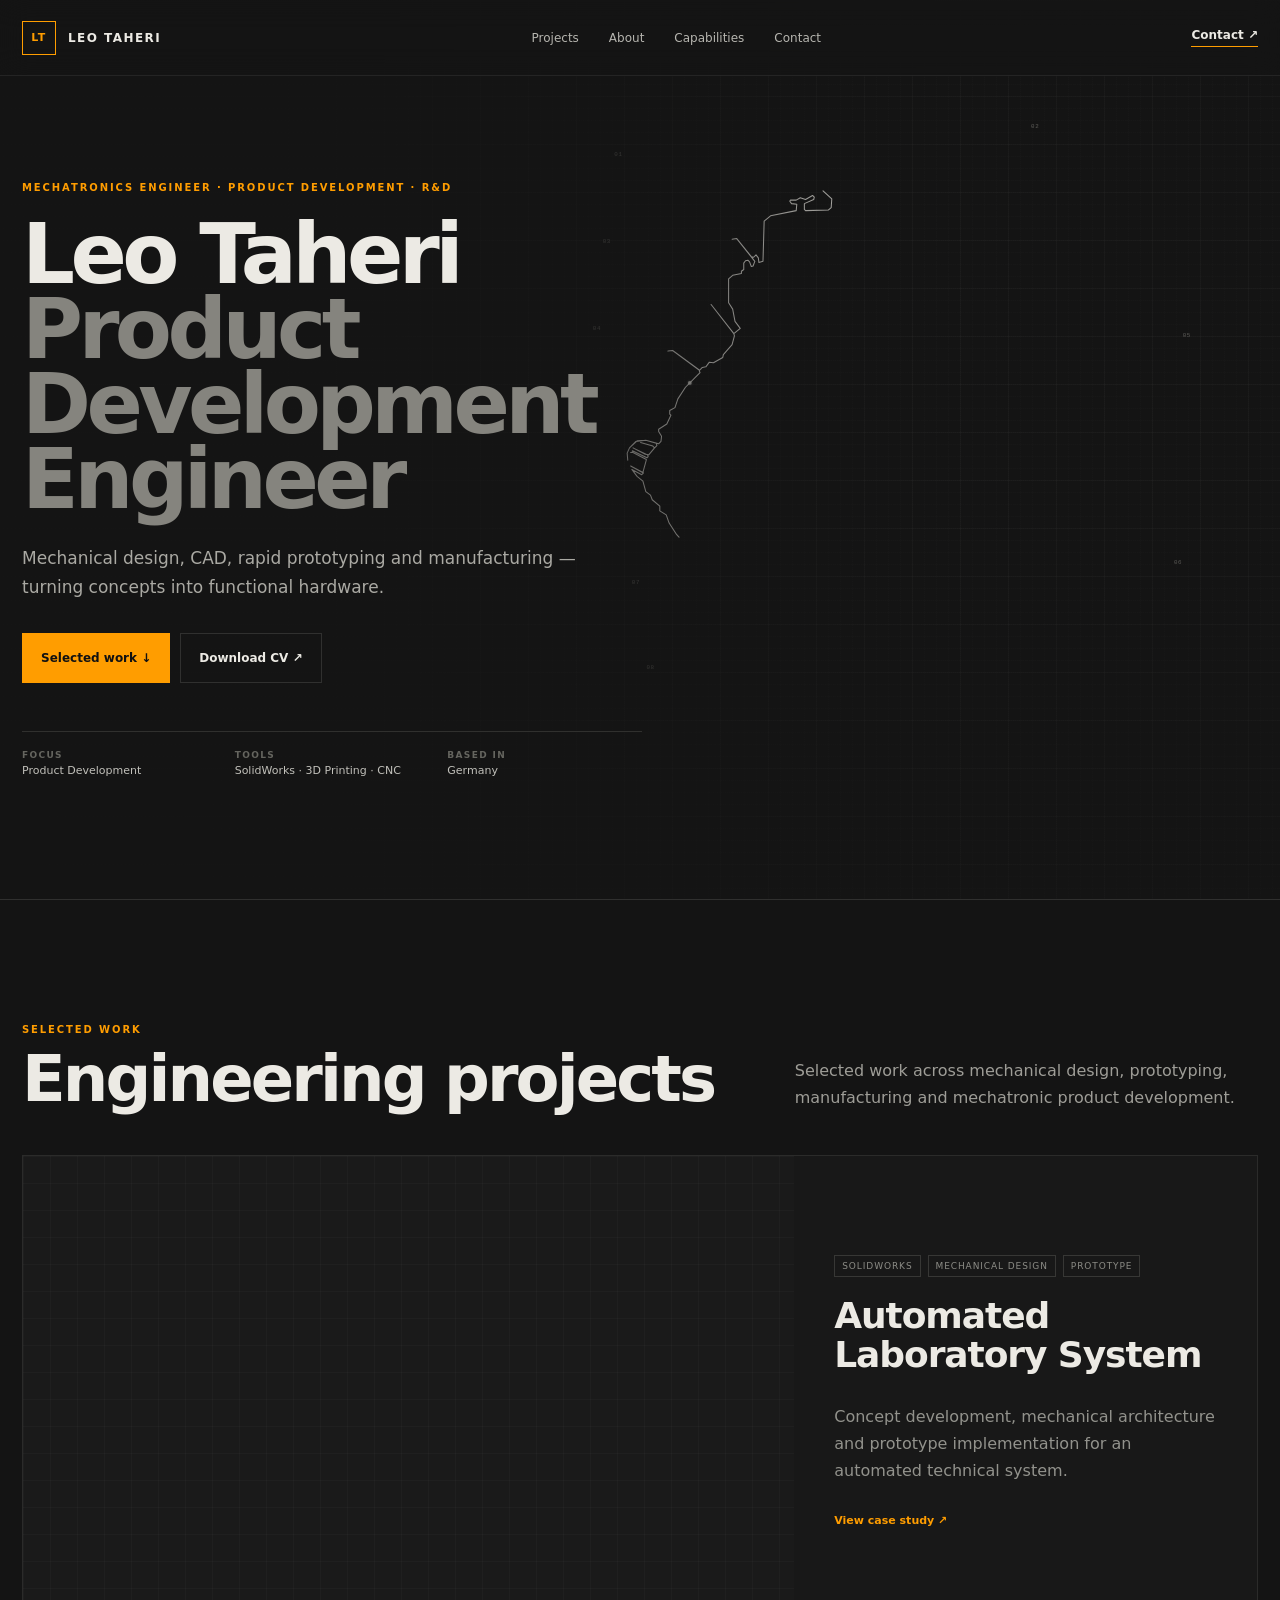
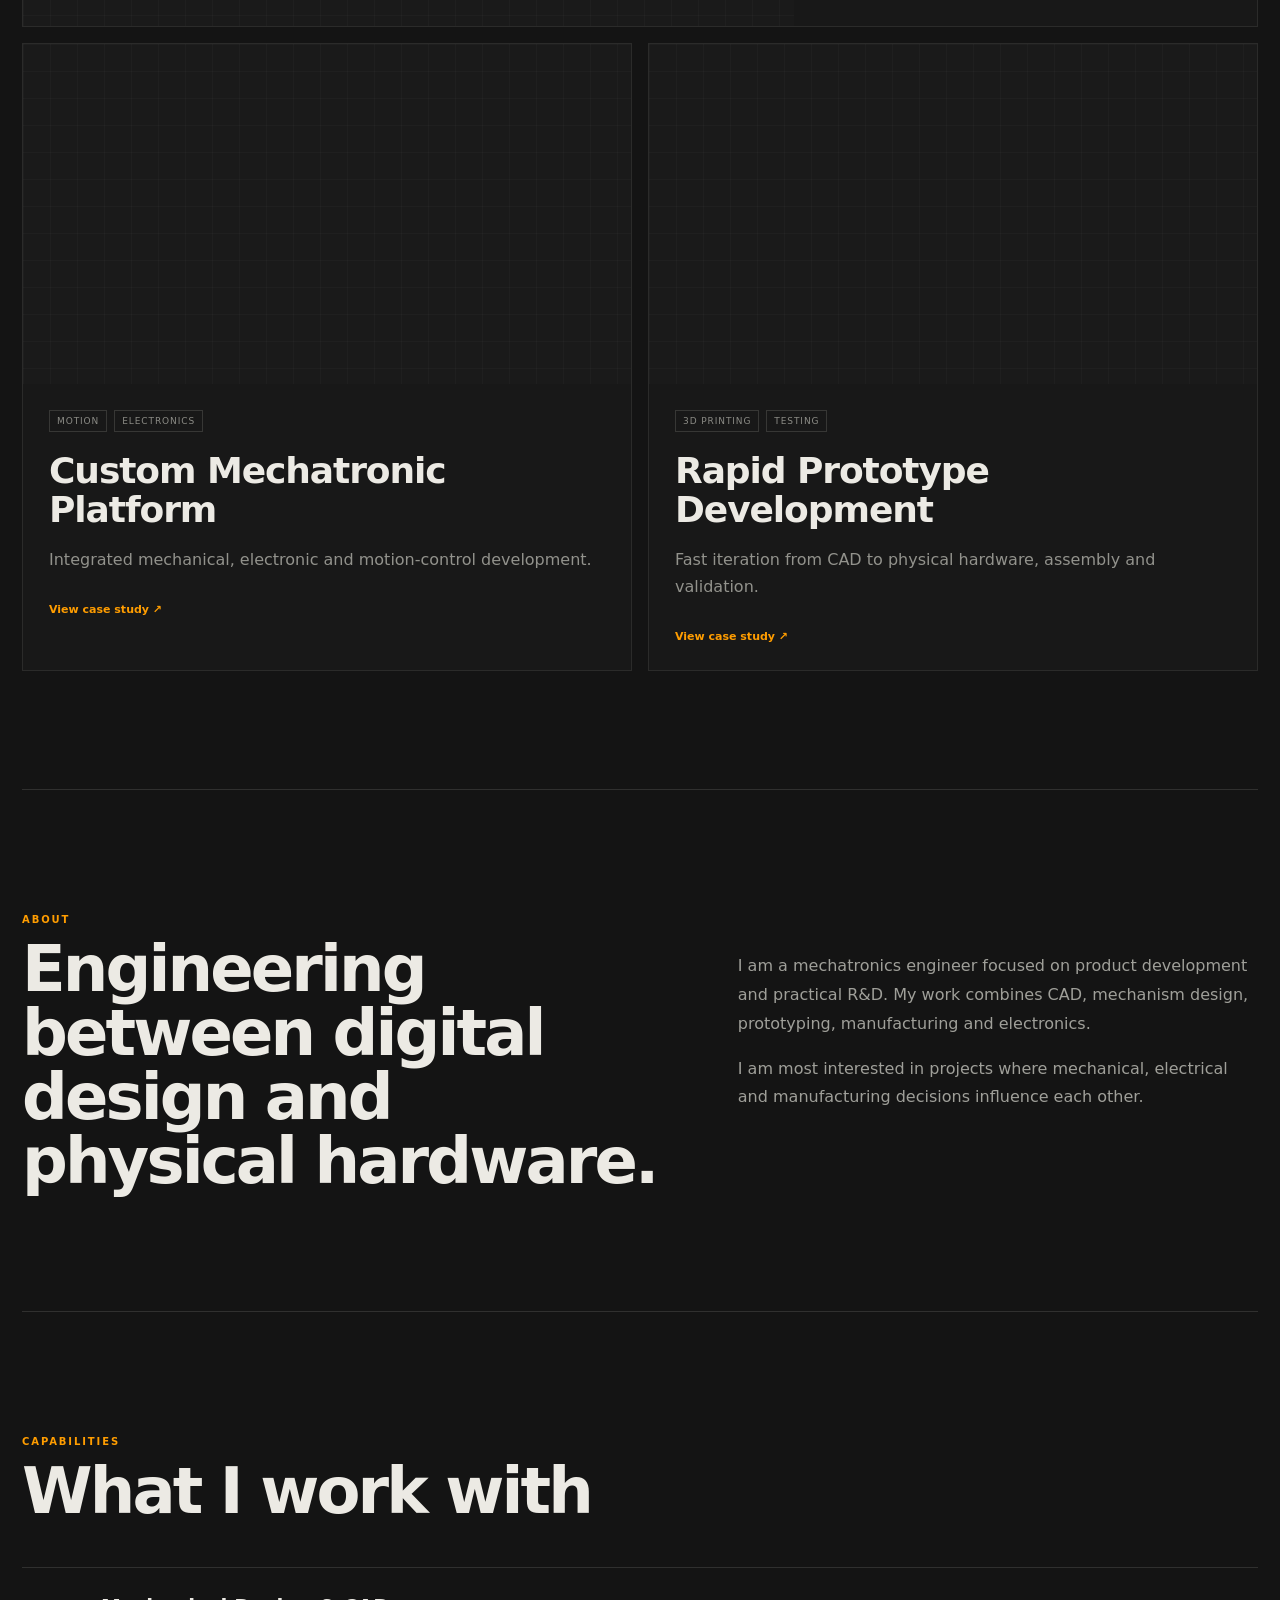
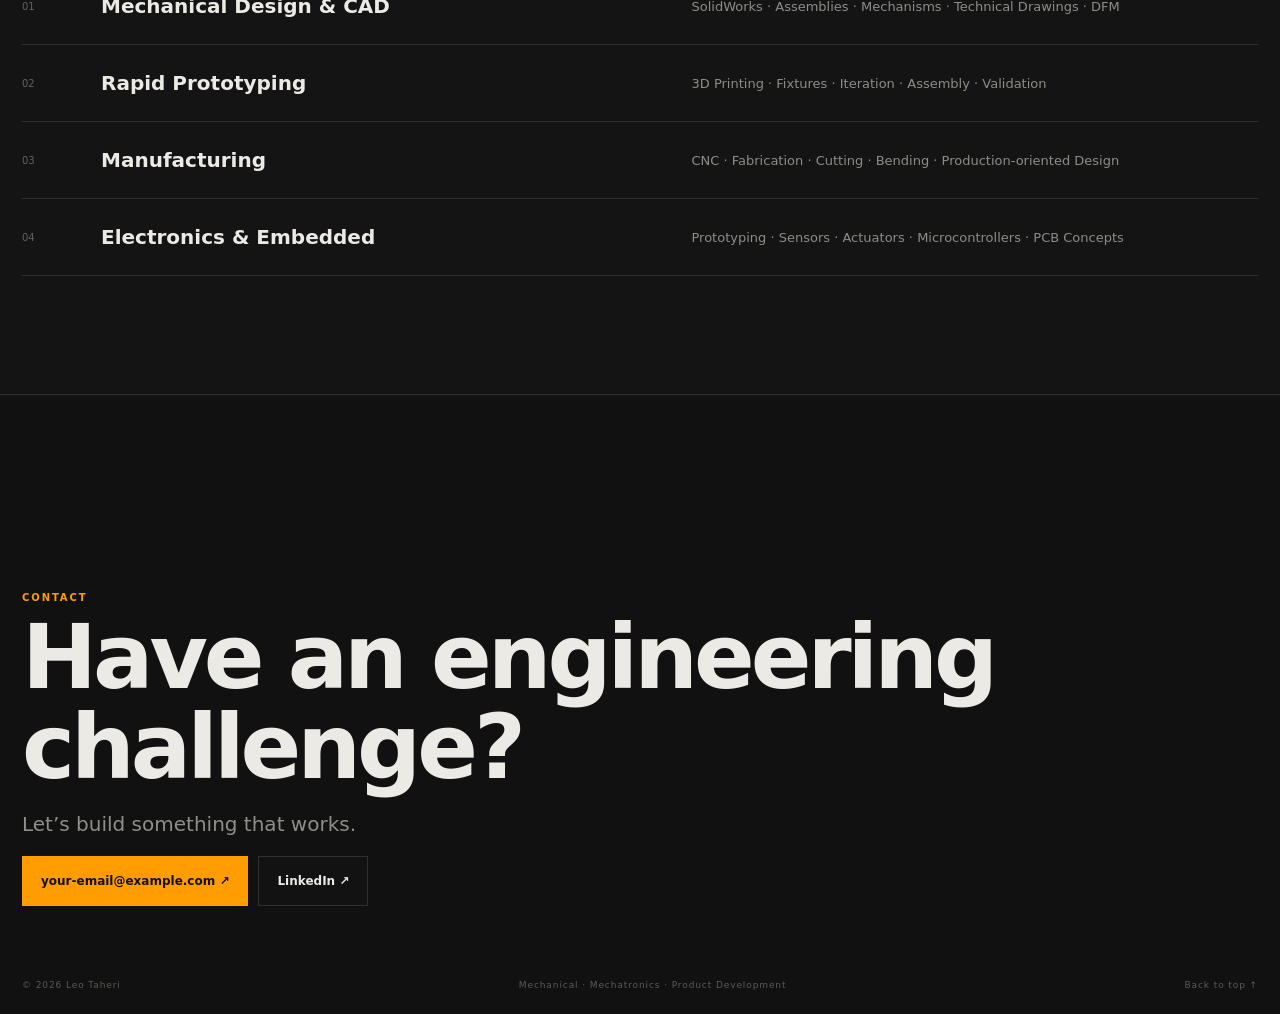
==== index.html @ 91d1cec3 "Update hero headline and introduction" ====
<!DOCTYPE html>
<html lang="en">
<head>
<meta charset="UTF-8">
<meta name="viewport" content="width=device-width, initial-scale=1.0">
<meta name="description" content="Leo Taheri — Mechatronics Engineer focused on product development, CAD, prototyping and manufacturing.">
<title>Leo Taheri | Mechatronics Engineer</title>
<link rel="stylesheet" href="style.css">
</head>
<body>
<header class="site-header">
  <a class="brand" href="#top"><span class="brand-mark">LT</span><span class="brand-name">LEO TAHERI</span></a>
  <nav><a href="#projects">Projects</a><a href="#about">About</a><a href="#capabilities">Capabilities</a><a href="#contact">Contact</a></nav>
  <a class="header-cta" href="#contact">Contact ↗</a>
</header>

<main>
<section class="hero" id="top">
  <div class="draft-grid"></div>
  <div class="hero-vignette"></div>

  <div class="engine-stage">
    <svg class="engine-svg" viewBox="0 0 1119 1405" preserveAspectRatio="xMidYMid meet" aria-label="Animated engine technical drawing">
      <g class="engine-lines"><path class="trace-line major" data-length-weight="7837.82" d="M 423.0 281.0 L 438.0 295.0 L 437.0 310.0 L 432.0 314.0 L 393.0 315.0 L 391.0 313.0 L 391.0 303.0 L 407.0 296.0 L 408.0 292.0 L 405.0 289.0 L 393.0 296.0 L 384.0 293.0 L 377.0 297.0 L 367.0 297.0 L 366.0 299.0 L 369.0 303.0 L 378.0 304.0 L 377.0 315.0 L 333.0 324.0 L 322.0 333.0 L 320.0 402.0 L 313.0 404.0 L 312.0 396.0 L 308.0 391.0 L 304.0 395.0 L 300.0 394.0 L 275.0 363.0 L 267.0 364.0 L 275.0 363.0 L 306.0 402.0 L 303.0 410.0 L 300.0 411.0 L 297.0 403.0 L 294.0 400.0 L 290.0 401.0 L 287.0 405.0 L 287.0 416.0 L 283.0 419.0 L 283.0 423.0 L 268.0 426.0 L 261.0 432.0 L 261.0 473.0 L 268.0 484.0 L 272.0 505.0 L 281.0 517.0 L 270.0 526.0 L 231.0 476.0 L 270.0 526.0 L 271.0 530.0 L 267.0 545.0 L 252.0 562.0 L 251.0 567.0 L 235.0 576.0 L 228.0 575.0 L 222.0 583.0 L 216.0 584.0 L 211.0 589.0 L 165.0 555.0 L 157.0 556.0 L 165.0 555.0 L 210.0 588.0 L 212.0 593.0 L 187.0 618.0 L 174.0 638.0 L 169.0 653.0 L 160.0 658.0 L 160.0 664.0 L 162.0 666.0 L 155.0 681.0 L 141.0 690.0 L 141.0 694.0 L 146.0 702.0 L 145.0 711.0 L 141.0 715.0 L 119.0 709.0 L 104.0 710.0 L 91.0 722.0 L 87.0 731.0 L 88.0 743.0 L 87.0 731.0 L 91.0 722.0 L 102.0 711.0 L 119.0 709.0 L 137.0 714.0 L 138.0 718.0 L 134.0 722.0 L 131.0 719.0 L 110.0 713.0 L 131.0 719.0 L 134.0 722.0 L 124.0 734.0 L 118.0 733.0 L 97.0 722.0 L 122.0 734.0 L 123.0 737.0 L 121.0 739.0 L 96.0 727.0 L 97.0 729.0 L 93.0 730.0 L 97.0 730.0 L 120.0 742.0 L 114.0 764.0 L 93.0 753.0 L 115.0 765.0 L 112.0 768.0 L 95.0 759.0 L 104.0 771.0 L 114.0 779.0 L 119.0 797.0 L 127.0 803.0 L 130.0 811.0 L 143.0 822.0 L 143.0 830.0 L 154.0 837.0 L 159.0 851.0 L 172.0 871.0 L 189.0 889.0 L 206.0 901.0 L 217.0 905.0 L 230.0 918.0 L 240.0 922.0 L 244.0 926.0 L 250.0 925.0 L 254.0 918.0 L 259.0 915.0 L 277.0 921.0 L 305.0 923.0 L 305.0 931.0 L 265.0 943.0 L 210.0 943.0 L 265.0 943.0 L 302.0 931.0 L 308.0 931.0 L 314.0 951.0 L 314.0 958.0 L 310.0 961.0 L 309.0 965.0 L 311.0 977.0 L 309.0 988.0 L 311.0 990.0 L 312.0 1002.0 L 310.0 1013.0 L 312.0 1017.0 L 292.0 1022.0 L 269.0 1022.0 L 292.0 1022.0 L 311.0 1018.0 L 313.0 1025.0 L 313.0 1044.0 L 321.0 1056.0 L 327.0 1055.0 L 334.0 1063.0 L 341.0 1062.0 L 351.0 1071.0 L 356.0 1069.0 L 364.0 1078.0 L 371.0 1076.0 L 378.0 1085.0 L 387.0 1084.0 L 390.0 1089.0 L 387.0 1093.0 L 324.0 1124.0 L 392.0 1090.0 L 396.0 1094.0 L 404.0 1093.0 L 411.0 1102.0 L 421.0 1103.0 L 432.0 1112.0 L 440.0 1111.0 L 450.0 1121.0 L 458.0 1120.0 L 465.0 1128.0 L 478.0 1131.0 L 485.0 1139.0 L 495.0 1139.0 L 504.0 1149.0 L 515.0 1150.0 L 524.0 1159.0 L 533.0 1159.0 L 545.0 1170.0 L 553.0 1169.0 L 565.0 1180.0 L 570.0 1178.0 L 573.0 1171.0 L 575.0 1175.0 L 573.0 1170.0 L 574.0 1084.0 L 579.0 1075.0 L 607.0 1050.0 L 607.0 1045.0 L 620.0 1048.0 L 625.0 1053.0 L 598.0 1077.0 L 590.0 1087.0 L 588.0 1168.0 L 589.0 1130.0 L 592.0 1132.0 L 592.0 1167.0 L 592.0 1132.0 L 589.0 1129.0 L 590.0 1087.0 L 598.0 1077.0 L 625.0 1053.0 L 629.0 1055.0 L 629.0 1059.0 L 601.0 1085.0 L 597.0 1093.0 L 596.0 1163.0 L 597.0 1093.0 L 601.0 1085.0 L 629.0 1059.0 L 628.0 1053.0 L 630.0 1051.0 L 642.0 1056.0 L 611.0 1090.0 L 611.0 1096.0 L 617.0 1100.0 L 617.0 1153.0 L 617.0 1100.0 L 656.0 1077.0 L 660.0 1078.0 L 658.0 1130.0 L 659.0 1079.0 L 662.0 1079.0 L 662.0 1128.0 L 662.0 1079.0 L 660.0 1077.0 L 661.0 1061.0 L 664.0 1053.0 L 674.0 1061.0 L 673.0 1107.0 L 669.0 1112.0 L 669.0 1117.0 L 675.0 1121.0 L 669.0 1117.0 L 671.0 1114.0 L 680.0 1118.0 L 669.0 1113.0 L 673.0 1107.0 L 688.0 1112.0 L 673.0 1106.0 L 674.0 1061.0 L 713.0 1076.0 L 716.0 1084.0 L 714.0 1092.0 L 718.0 1081.0 L 717.0 1076.0 L 721.0 1068.0 L 731.0 1067.0 L 729.0 1081.0 L 733.0 1058.0 L 746.0 1038.0 L 759.0 1035.0 L 766.0 1041.0 L 750.0 1055.0 L 743.0 1066.0 L 744.0 1071.0 L 750.0 1055.0 L 761.0 1044.0 L 772.0 1042.0 L 775.0 1045.0 L 771.0 1041.0 L 775.0 1026.0 L 780.0 1026.0 L 785.0 1022.0 L 803.0 1024.0 L 797.0 1023.0 L 791.0 1013.0 L 784.0 987.0 L 784.0 964.0 L 788.0 940.0 L 803.0 903.0 L 806.0 904.0 L 806.0 908.0 L 796.0 934.0 L 791.0 957.0 L 791.0 971.0 L 788.0 975.0 L 790.0 977.0 L 790.0 988.0 L 796.0 1008.0 L 803.0 1016.0 L 811.0 1018.0 L 806.0 1018.0 L 798.0 1011.0 L 792.0 997.0 L 790.0 988.0 L 791.0 957.0 L 806.0 903.0 L 810.0 899.0 L 814.0 889.0 L 822.0 881.0 L 841.0 886.0 L 835.0 899.0 L 831.0 897.0 L 827.0 899.0 L 814.0 913.0 L 800.0 953.0 L 799.0 979.0 L 801.0 988.0 L 809.0 1000.0 L 816.0 1002.0 L 826.0 998.0 L 834.0 988.0 L 844.0 991.0 L 848.0 986.0 L 859.0 955.0 L 864.0 922.0 L 897.0 907.0 L 899.0 898.0 L 923.0 901.0 L 898.0 897.0 L 898.0 842.0 L 900.0 841.0 L 902.0 843.0 L 906.0 859.0 L 911.0 861.0 L 934.0 828.0 L 918.0 783.0 L 913.0 775.0 L 919.0 749.0 L 923.0 748.0 L 947.0 761.0 L 964.0 761.0 L 947.0 761.0 L 921.0 748.0 L 920.0 743.0 L 926.0 741.0 L 941.0 729.0 L 957.0 708.0 L 958.0 703.0 L 953.0 702.0 L 924.0 714.0 L 923.0 685.0 L 931.0 674.0 L 952.0 632.0 L 952.0 620.0 L 957.0 616.0 L 958.0 610.0 L 968.0 601.0 L 959.0 609.0 L 959.0 595.0 L 956.0 597.0 L 946.0 613.0 L 938.0 619.0 L 923.0 639.0 L 920.0 638.0 L 940.0 537.0 L 938.0 535.0 L 934.0 537.0 L 916.0 573.0 L 909.0 591.0 L 906.0 606.0 L 901.0 612.0 L 901.0 596.0 L 907.0 552.0 L 906.0 519.0 L 903.0 519.0 L 900.0 523.0 L 900.0 532.0 L 896.0 540.0 L 883.0 621.0 L 879.0 616.0 L 869.0 575.0 L 863.0 565.0 L 865.0 561.0 L 863.0 563.0 L 860.0 562.0 L 855.0 553.0 L 851.0 557.0 L 844.0 578.0 L 840.0 599.0 L 825.0 588.0 L 798.0 578.0 L 800.0 574.0 L 804.0 576.0 L 803.0 572.0 L 808.0 568.0 L 810.0 560.0 L 816.0 555.0 L 819.0 544.0 L 817.0 538.0 L 825.0 536.0 L 832.0 531.0 L 835.0 525.0 L 836.0 512.0 L 881.0 459.0 L 883.0 460.0 L 883.0 453.0 L 883.0 457.0 L 837.0 511.0 L 835.0 510.0 L 834.0 503.0 L 835.0 496.0 L 830.0 487.0 L 774.0 474.0 L 770.0 470.0 L 770.0 465.0 L 766.0 462.0 L 766.0 445.0 L 761.0 441.0 L 754.0 440.0 L 753.0 392.0 L 755.0 360.0 L 754.0 356.0 L 743.0 345.0 L 698.0 339.0 L 689.0 333.0 L 689.0 323.0 L 693.0 318.0 L 689.0 323.0 L 684.0 323.0 L 684.0 318.0 L 690.0 316.0 L 680.0 315.0 L 668.0 308.0 L 664.0 312.0 L 675.0 323.0 L 674.0 335.0 L 668.0 336.0 L 628.0 330.0 L 626.0 324.0 L 620.0 320.0 L 620.0 304.0 L 625.0 294.0 L 616.0 294.0 L 609.0 289.0 L 586.0 287.0 L 584.0 285.0 L 590.0 284.0 L 579.0 285.0 L 572.0 283.0 L 567.0 286.0 L 553.0 285.0 L 540.0 289.0 L 536.0 293.0 L 536.0 296.0 L 539.0 298.0 L 539.0 319.0 L 534.0 323.0 L 454.0 316.0 L 452.0 314.0 L 450.0 300.0 L 446.0 296.0 L 439.0 297.0 L 424.0 281.0" />
<path class="trace-line major" data-length-weight="5782.33" d="M 306.0 543.0 L 310.0 542.0 L 453.0 577.0 L 469.0 583.0 L 465.0 585.0 L 323.0 549.0 L 367.0 560.0 L 370.0 563.0 L 371.0 583.0 L 370.0 563.0 L 375.0 562.0 L 465.0 585.0 L 465.0 598.0 L 455.0 603.0 L 448.0 615.0 L 437.0 619.0 L 427.0 630.0 L 423.0 639.0 L 424.0 653.0 L 427.0 660.0 L 432.0 663.0 L 432.0 670.0 L 436.0 674.0 L 446.0 677.0 L 446.0 687.0 L 452.0 691.0 L 455.0 697.0 L 463.0 701.0 L 481.0 699.0 L 485.0 690.0 L 484.0 605.0 L 486.0 594.0 L 541.0 608.0 L 546.0 607.0 L 547.0 612.0 L 543.0 613.0 L 489.0 599.0 L 546.0 613.0 L 547.0 627.0 L 547.0 615.0 L 550.0 615.0 L 550.0 627.0 L 551.0 609.0 L 554.0 602.0 L 557.0 601.0 L 667.0 628.0 L 668.0 632.0 L 664.0 641.0 L 664.0 649.0 L 667.0 654.0 L 669.0 667.0 L 565.0 642.0 L 560.0 638.0 L 559.0 640.0 L 550.0 640.0 L 494.0 625.0 L 545.0 638.0 L 549.0 653.0 L 548.0 639.0 L 562.0 639.0 L 564.0 641.0 L 564.0 695.0 L 569.0 711.0 L 579.0 725.0 L 575.0 726.0 L 564.0 723.0 L 575.0 726.0 L 580.0 725.0 L 587.0 730.0 L 572.0 716.0 L 565.0 700.0 L 563.0 680.0 L 567.0 676.0 L 570.0 655.0 L 567.0 676.0 L 564.0 679.0 L 564.0 643.0 L 569.0 642.0 L 670.0 667.0 L 676.0 704.0 L 680.0 708.0 L 680.0 720.0 L 676.0 733.0 L 682.0 743.0 L 709.0 751.0 L 719.0 748.0 L 727.0 751.0 L 742.0 750.0 L 744.0 748.0 L 744.0 741.0 L 739.0 738.0 L 738.0 734.0 L 741.0 730.0 L 744.0 730.0 L 741.0 730.0 L 738.0 734.0 L 730.0 738.0 L 725.0 750.0 L 720.0 746.0 L 723.0 742.0 L 721.0 733.0 L 744.0 718.0 L 755.0 744.0 L 748.0 745.0 L 759.0 745.0 L 766.0 751.0 L 787.0 757.0 L 773.0 781.0 L 755.0 789.0 L 754.0 784.0 L 758.0 779.0 L 763.0 777.0 L 769.0 778.0 L 771.0 776.0 L 771.0 772.0 L 765.0 768.0 L 765.0 765.0 L 773.0 760.0 L 768.0 761.0 L 770.0 756.0 L 765.0 765.0 L 765.0 772.0 L 758.0 776.0 L 758.0 779.0 L 741.0 799.0 L 753.0 785.0 L 754.0 790.0 L 747.0 802.0 L 758.0 818.0 L 747.0 800.0 L 756.0 788.0 L 767.0 784.0 L 792.0 827.0 L 792.0 830.0 L 783.0 842.0 L 780.0 838.0 L 778.0 827.0 L 784.0 826.0 L 777.0 825.0 L 758.0 792.0 L 777.0 824.0 L 780.0 834.0 L 764.0 824.0 L 759.0 824.0 L 754.0 820.0 L 745.0 822.0 L 747.0 808.0 L 741.0 828.0 L 746.0 821.0 L 754.0 820.0 L 759.0 824.0 L 745.0 834.0 L 759.0 824.0 L 764.0 824.0 L 772.0 828.0 L 780.0 836.0 L 786.0 849.0 L 785.0 853.0 L 762.0 847.0 L 744.0 850.0 L 761.0 847.0 L 768.0 848.0 L 771.0 853.0 L 782.0 857.0 L 775.0 864.0 L 771.0 864.0 L 774.0 866.0 L 770.0 869.0 L 764.0 868.0 L 769.0 871.0 L 763.0 879.0 L 751.0 906.0 L 769.0 870.0 L 784.0 857.0 L 771.0 853.0 L 770.0 850.0 L 782.0 853.0 L 787.0 852.0 L 791.0 859.0 L 772.0 879.0 L 761.0 898.0 L 750.0 930.0 L 746.0 964.0 L 742.0 965.0 L 739.0 963.0 L 741.0 964.0 L 741.0 969.0 L 738.0 970.0 L 714.0 952.0 L 715.0 941.0 L 712.0 939.0 L 713.0 932.0 L 711.0 939.0 L 700.0 937.0 L 706.0 910.0 L 709.0 905.0 L 712.0 908.0 L 709.0 905.0 L 713.0 887.0 L 716.0 884.0 L 724.0 888.0 L 717.0 914.0 L 713.0 917.0 L 715.0 918.0 L 714.0 925.0 L 733.0 857.0 L 729.0 868.0 L 724.0 868.0 L 721.0 865.0 L 722.0 858.0 L 721.0 865.0 L 723.0 870.0 L 714.0 874.0 L 720.0 852.0 L 689.0 959.0 L 691.0 964.0 L 687.0 968.0 L 685.0 976.0 L 681.0 977.0 L 677.0 974.0 L 678.0 949.0 L 683.0 932.0 L 688.0 927.0 L 686.0 920.0 L 705.0 846.0 L 709.0 839.0 L 713.0 841.0 L 716.0 848.0 L 738.0 848.0 L 741.0 844.0 L 741.0 837.0 L 731.0 828.0 L 732.0 818.0 L 742.0 814.0 L 742.0 807.0 L 736.0 802.0 L 728.0 800.0 L 722.0 806.0 L 719.0 818.0 L 714.0 818.0 L 707.0 824.0 L 693.0 820.0 L 687.0 813.0 L 680.0 811.0 L 676.0 812.0 L 672.0 818.0 L 666.0 817.0 L 682.0 794.0 L 685.0 796.0 L 683.0 806.0 L 687.0 795.0 L 686.0 788.0 L 692.0 783.0 L 701.0 767.0 L 711.0 756.0 L 702.0 766.0 L 692.0 761.0 L 701.0 766.0 L 698.0 773.0 L 694.0 776.0 L 690.0 773.0 L 687.0 763.0 L 690.0 757.0 L 700.0 760.0 L 677.0 754.0 L 676.0 752.0 L 687.0 753.0 L 668.0 748.0 L 664.0 749.0 L 644.0 741.0 L 627.0 738.0 L 626.0 735.0 L 628.0 733.0 L 625.0 736.0 L 619.0 736.0 L 637.0 739.0 L 663.0 748.0 L 663.0 779.0 L 654.0 770.0 L 575.0 746.0 L 569.0 747.0 L 560.0 728.0 L 562.0 726.0 L 591.0 735.0 L 561.0 725.0 L 557.0 700.0 L 561.0 727.0 L 556.0 732.0 L 540.0 788.0 L 531.0 788.0 L 530.0 784.0 L 533.0 774.0 L 536.0 772.0 L 536.0 764.0 L 539.0 762.0 L 541.0 756.0 L 541.0 748.0 L 544.0 745.0 L 543.0 741.0 L 551.0 729.0 L 545.0 736.0 L 547.0 724.0 L 551.0 718.0 L 553.0 719.0 L 551.0 718.0 L 548.0 723.0 L 545.0 723.0 L 547.0 727.0 L 544.0 735.0 L 537.0 736.0 L 484.0 719.0 L 487.0 715.0 L 485.0 716.0 L 483.0 711.0 L 484.0 718.0 L 478.0 719.0 L 474.0 705.0 L 477.0 714.0 L 476.0 717.0 L 423.0 700.0 L 416.0 701.0 L 405.0 684.0 L 406.0 676.0 L 401.0 673.0 L 400.0 655.0 L 392.0 637.0 L 381.0 626.0 L 360.0 615.0 L 359.0 606.0 L 352.0 595.0 L 355.0 594.0 L 362.0 604.0 L 364.0 614.0 L 360.0 600.0 L 348.0 589.0 L 349.0 587.0 L 344.0 594.0 L 327.0 592.0 L 328.0 589.0 L 341.0 583.0 L 338.0 584.0 L 327.0 580.0 L 323.0 577.0 L 323.0 574.0 L 326.0 573.0 L 347.0 580.0 L 323.0 573.0 L 321.0 571.0 L 321.0 562.0 L 323.0 577.0 L 318.0 579.0 L 308.0 578.0 L 307.0 575.0 L 310.0 574.0 L 305.0 569.0 L 305.0 551.0 L 307.0 550.0 L 304.0 546.0 L 320.0 549.0 L 307.0 546.0 L 306.0 544.0" />
<path class="trace-line major" data-length-weight="302.28" d="M 491.0 723.0 L 492.0 722.0 L 494.0 722.0 L 495.0 723.0 L 497.0 723.0 L 498.0 724.0 L 500.0 724.0 L 501.0 725.0 L 504.0 725.0 L 505.0 726.0 L 507.0 726.0 L 508.0 727.0 L 510.0 727.0 L 511.0 728.0 L 514.0 728.0 L 515.0 729.0 L 517.0 729.0 L 518.0 730.0 L 520.0 730.0 L 521.0 731.0 L 523.0 731.0 L 524.0 732.0 L 527.0 732.0 L 528.0 733.0 L 530.0 733.0 L 531.0 734.0 L 533.0 734.0 L 534.0 735.0 L 536.0 735.0 L 542.0 741.0 L 541.0 742.0 L 541.0 744.0 L 540.0 745.0 L 541.0 748.0 L 539.0 750.0 L 539.0 752.0 L 538.0 753.0 L 538.0 756.0 L 537.0 757.0 L 537.0 759.0 L 536.0 760.0 L 536.0 766.0 L 535.0 767.0 L 535.0 768.0 L 533.0 770.0 L 533.0 776.0 L 532.0 777.0 L 532.0 780.0 L 531.0 781.0 L 531.0 783.0 L 530.0 784.0 L 530.0 786.0 L 529.0 787.0 L 525.0 787.0 L 524.0 788.0 L 520.0 788.0 L 519.0 789.0 L 516.0 789.0 L 515.0 790.0 L 514.0 790.0 L 513.0 791.0 L 513.0 792.0 L 511.0 794.0 L 510.0 794.0 L 508.0 796.0 L 507.0 796.0 L 504.0 799.0 L 503.0 799.0 L 502.0 800.0 L 502.0 801.0 L 500.0 803.0 L 500.0 804.0 L 497.0 807.0 L 497.0 808.0 L 496.0 809.0 L 496.0 812.0 L 494.0 814.0 L 491.0 814.0 L 488.0 816.0 L 485.0 816.0 L 482.0 818.0 L 480.0 818.0 L 479.0 819.0 L 477.0 819.0 L 476.0 820.0 L 474.0 820.0 L 473.0 821.0 L 471.0 821.0 L 470.0 822.0 L 466.0 822.0 L 465.0 821.0 L 465.0 820.0 L 467.0 817.0 L 467.0 814.0 L 468.0 813.0 L 468.0 811.0 L 469.0 810.0 L 469.0 806.0 L 470.0 805.0 L 470.0 802.0 L 471.0 801.0 L 471.0 798.0 L 472.0 797.0 L 472.0 795.0 L 473.0 794.0 L 473.0 791.0 L 474.0 790.0 L 474.0 787.0 L 475.0 786.0 L 475.0 783.0 L 476.0 782.0 L 476.0 779.0 L 477.0 778.0 L 477.0 775.0 L 478.0 774.0 L 478.0 772.0 L 479.0 771.0 L 479.0 768.0 L 480.0 767.0 L 480.0 764.0 L 481.0 763.0 L 481.0 761.0 L 482.0 760.0 L 482.0 757.0 L 483.0 756.0 L 483.0 753.0 L 484.0 752.0 L 484.0 749.0 L 485.0 748.0 L 485.0 745.0 L 486.0 744.0 L 486.0 742.0 L 487.0 741.0 L 487.0 738.0 L 488.0 737.0 L 488.0 734.0 L 489.0 733.0 L 489.0 731.0 L 490.0 730.0 L 490.0 728.0 L 491.0 727.0 L 491.0 724.0" />
<path class="trace-line major" data-length-weight="495.43" d="M 478.0 720.0 L 479.0 719.0 L 484.0 719.0 L 487.0 721.0 L 490.0 721.0 L 491.0 722.0 L 491.0 727.0 L 490.0 728.0 L 490.0 730.0 L 488.0 734.0 L 488.0 737.0 L 487.0 738.0 L 487.0 741.0 L 485.0 745.0 L 485.0 748.0 L 484.0 749.0 L 482.0 760.0 L 480.0 764.0 L 479.0 771.0 L 477.0 775.0 L 477.0 778.0 L 476.0 779.0 L 476.0 782.0 L 475.0 783.0 L 473.0 794.0 L 471.0 798.0 L 471.0 801.0 L 470.0 802.0 L 470.0 805.0 L 469.0 806.0 L 469.0 810.0 L 467.0 814.0 L 467.0 817.0 L 465.0 820.0 L 463.0 820.0 L 461.0 818.0 L 461.0 817.0 L 462.0 816.0 L 464.0 805.0 L 467.0 798.0 L 467.0 795.0 L 468.0 794.0 L 468.0 791.0 L 469.0 790.0 L 469.0 787.0 L 470.0 786.0 L 470.0 783.0 L 471.0 782.0 L 471.0 779.0 L 472.0 778.0 L 472.0 775.0 L 473.0 774.0 L 475.0 763.0 L 475.0 766.0 L 474.0 767.0 L 474.0 770.0 L 473.0 771.0 L 473.0 774.0 L 472.0 775.0 L 472.0 778.0 L 471.0 779.0 L 471.0 782.0 L 470.0 783.0 L 470.0 786.0 L 469.0 787.0 L 467.0 798.0 L 464.0 805.0 L 462.0 816.0 L 460.0 818.0 L 458.0 817.0 L 458.0 814.0 L 459.0 813.0 L 459.0 810.0 L 460.0 809.0 L 462.0 798.0 L 464.0 794.0 L 464.0 788.0 L 458.0 781.0 L 459.0 780.0 L 462.0 780.0 L 464.0 782.0 L 465.0 782.0 L 466.0 784.0 L 467.0 778.0 L 468.0 777.0 L 468.0 774.0 L 469.0 773.0 L 469.0 770.0 L 470.0 769.0 L 470.0 766.0 L 471.0 765.0 L 471.0 762.0 L 473.0 758.0 L 473.0 754.0 L 474.0 753.0 L 475.0 747.0 L 477.0 743.0 L 477.0 740.0 L 479.0 736.0 L 478.0 737.0 L 477.0 743.0 L 475.0 747.0 L 475.0 750.0 L 473.0 754.0 L 473.0 758.0 L 471.0 762.0 L 471.0 765.0 L 470.0 766.0 L 470.0 769.0 L 469.0 770.0 L 469.0 773.0 L 468.0 774.0 L 468.0 777.0 L 467.0 778.0 L 467.0 781.0 L 466.0 782.0 L 464.0 782.0 L 463.0 781.0 L 463.0 775.0 L 466.0 768.0 L 466.0 765.0 L 467.0 764.0 L 467.0 761.0 L 468.0 760.0 L 468.0 757.0 L 469.0 756.0 L 471.0 745.0 L 473.0 741.0 L 473.0 738.0 L 475.0 734.0 L 477.0 723.0 L 479.0 722.0 L 482.0 725.0 L 481.0 728.0 L 482.0 725.0 L 478.0 721.0" />
<path class="trace-line major" data-length-weight="497.88" d="M 401.0 675.0 L 402.0 674.0 L 404.0 674.0 L 406.0 676.0 L 405.0 684.0 L 411.0 691.0 L 416.0 701.0 L 414.0 705.0 L 414.0 708.0 L 413.0 709.0 L 413.0 712.0 L 412.0 713.0 L 412.0 716.0 L 411.0 717.0 L 411.0 720.0 L 410.0 721.0 L 410.0 724.0 L 409.0 725.0 L 408.0 730.0 L 415.0 702.0 L 416.0 701.0 L 418.0 702.0 L 418.0 714.0 L 416.0 718.0 L 416.0 721.0 L 416.0 718.0 L 418.0 714.0 L 418.0 702.0 L 421.0 700.0 L 423.0 700.0 L 424.0 701.0 L 426.0 701.0 L 427.0 702.0 L 429.0 702.0 L 430.0 703.0 L 432.0 703.0 L 439.0 706.0 L 442.0 706.0 L 449.0 709.0 L 452.0 709.0 L 456.0 711.0 L 459.0 711.0 L 460.0 712.0 L 462.0 712.0 L 469.0 715.0 L 472.0 715.0 L 474.0 717.0 L 476.0 717.0 L 478.0 719.0 L 478.0 722.0 L 477.0 723.0 L 475.0 734.0 L 474.0 735.0 L 473.0 741.0 L 471.0 745.0 L 471.0 748.0 L 470.0 749.0 L 470.0 752.0 L 469.0 753.0 L 469.0 756.0 L 468.0 757.0 L 466.0 768.0 L 465.0 769.0 L 465.0 771.0 L 463.0 775.0 L 463.0 779.0 L 462.0 780.0 L 460.0 780.0 L 459.0 779.0 L 459.0 776.0 L 460.0 775.0 L 460.0 769.0 L 459.0 767.0 L 454.0 762.0 L 450.0 762.0 L 448.0 760.0 L 444.0 760.0 L 438.0 755.0 L 438.0 747.0 L 437.0 746.0 L 437.0 725.0 L 438.0 724.0 L 436.0 721.0 L 434.0 721.0 L 431.0 719.0 L 428.0 719.0 L 425.0 721.0 L 422.0 727.0 L 422.0 756.0 L 421.0 757.0 L 419.0 757.0 L 417.0 755.0 L 416.0 752.0 L 411.0 745.0 L 404.0 731.0 L 404.0 728.0 L 403.0 727.0 L 403.0 725.0 L 402.0 724.0 L 402.0 720.0 L 401.0 719.0 L 401.0 676.0" />
<path class="trace-line major" data-length-weight="316.79" d="M 455.0 610.0 L 456.0 609.0 L 459.0 609.0 L 465.0 615.0 L 465.0 617.0 L 466.0 618.0 L 466.0 620.0 L 468.0 623.0 L 468.0 626.0 L 467.0 627.0 L 467.0 633.0 L 467.0 628.0 L 468.0 627.0 L 469.0 627.0 L 470.0 628.0 L 470.0 694.0 L 469.0 695.0 L 469.0 697.0 L 468.0 698.0 L 468.0 700.0 L 467.0 701.0 L 463.0 701.0 L 462.0 700.0 L 461.0 700.0 L 459.0 698.0 L 458.0 698.0 L 457.0 697.0 L 455.0 697.0 L 454.0 696.0 L 454.0 694.0 L 455.0 693.0 L 458.0 693.0 L 460.0 691.0 L 460.0 690.0 L 462.0 687.0 L 462.0 682.0 L 456.0 675.0 L 456.0 673.0 L 457.0 672.0 L 460.0 673.0 L 465.0 678.0 L 465.0 680.0 L 466.0 681.0 L 466.0 688.0 L 463.0 693.0 L 466.0 688.0 L 466.0 681.0 L 465.0 680.0 L 465.0 678.0 L 460.0 673.0 L 459.0 673.0 L 458.0 672.0 L 457.0 672.0 L 455.0 675.0 L 450.0 675.0 L 448.0 672.0 L 448.0 670.0 L 447.0 669.0 L 447.0 668.0 L 444.0 665.0 L 444.0 663.0 L 446.0 661.0 L 447.0 661.0 L 450.0 658.0 L 450.0 653.0 L 449.0 652.0 L 449.0 643.0 L 448.0 642.0 L 448.0 638.0 L 446.0 635.0 L 446.0 633.0 L 444.0 631.0 L 444.0 629.0 L 446.0 627.0 L 449.0 627.0 L 452.0 625.0 L 454.0 627.0 L 458.0 627.0 L 460.0 625.0 L 460.0 623.0 L 461.0 622.0 L 461.0 618.0 L 460.0 617.0 L 458.0 617.0 L 457.0 616.0 L 457.0 613.0 L 456.0 612.0 L 456.0 611.0" />
<path class="trace-line major" data-length-weight="315.23" d="M 474.0 582.0 L 475.0 581.0 L 479.0 581.0 L 484.0 586.0 L 484.0 588.0 L 485.0 589.0 L 485.0 604.0 L 484.0 605.0 L 484.0 612.0 L 485.0 613.0 L 485.0 661.0 L 486.0 662.0 L 486.0 682.0 L 485.0 683.0 L 485.0 690.0 L 484.0 691.0 L 484.0 693.0 L 483.0 694.0 L 483.0 696.0 L 482.0 697.0 L 482.0 698.0 L 481.0 699.0 L 478.0 699.0 L 477.0 700.0 L 473.0 700.0 L 472.0 701.0 L 469.0 701.0 L 468.0 700.0 L 468.0 698.0 L 469.0 697.0 L 469.0 695.0 L 470.0 694.0 L 470.0 628.0 L 468.0 626.0 L 468.0 623.0 L 467.0 622.0 L 467.0 621.0 L 466.0 620.0 L 466.0 618.0 L 465.0 617.0 L 465.0 598.0 L 464.0 597.0 L 464.0 589.0 L 465.0 588.0 L 465.0 586.0 L 466.0 585.0 L 468.0 585.0 L 469.0 584.0 L 471.0 584.0 L 472.0 585.0 L 472.0 588.0 L 470.0 591.0 L 470.0 596.0 L 471.0 597.0 L 471.0 598.0 L 473.0 600.0 L 477.0 600.0 L 479.0 598.0 L 479.0 589.0 L 477.0 587.0 L 476.0 587.0 L 475.0 586.0 L 473.0 586.0 L 471.0 584.0 L 473.0 582.0" />
<path class="trace-line major" data-length-weight="1060.90" d="M 298.0 521.0 L 303.0 520.0 L 305.0 523.0 L 372.0 537.0 L 601.0 590.0 L 612.0 590.0 L 634.0 596.0 L 649.0 598.0 L 653.0 602.0 L 654.0 607.0 L 650.0 608.0 L 564.0 587.0 L 557.0 587.0 L 552.0 583.0 L 548.0 586.0 L 547.0 600.0 L 488.0 586.0 L 547.0 600.0 L 547.0 606.0 L 545.0 608.0 L 541.0 608.0 L 491.0 595.0 L 490.0 592.0 L 493.0 591.0 L 520.0 598.0 L 490.0 590.0 L 490.0 593.0 L 486.0 594.0 L 484.0 586.0 L 480.0 582.0 L 483.0 579.0 L 470.0 584.0 L 465.0 580.0 L 314.0 544.0 L 308.0 540.0 L 304.0 545.0 L 296.0 541.0 L 296.0 527.0 L 300.0 525.0 L 298.0 522.0" />
<path class="trace-line major" data-length-weight="805.24" d="M 294.0 505.0 L 295.0 504.0 L 318.0 508.0 L 321.0 511.0 L 359.0 519.0 L 364.0 518.0 L 366.0 520.0 L 378.0 523.0 L 390.0 524.0 L 393.0 526.0 L 403.0 527.0 L 407.0 529.0 L 420.0 531.0 L 429.0 534.0 L 434.0 534.0 L 443.0 537.0 L 453.0 537.0 L 466.0 541.0 L 482.0 543.0 L 484.0 545.0 L 488.0 545.0 L 490.0 547.0 L 504.0 549.0 L 542.0 558.0 L 551.0 558.0 L 564.0 562.0 L 569.0 561.0 L 572.0 564.0 L 594.0 568.0 L 625.0 576.0 L 641.0 578.0 L 643.0 585.0 L 645.0 587.0 L 644.0 589.0 L 647.0 592.0 L 649.0 597.0 L 644.0 598.0 L 613.0 591.0 L 608.0 588.0 L 600.0 587.0 L 597.0 585.0 L 592.0 585.0 L 584.0 582.0 L 579.0 582.0 L 571.0 579.0 L 535.0 572.0 L 443.0 550.0 L 419.0 546.0 L 390.0 538.0 L 362.0 533.0 L 350.0 529.0 L 344.0 529.0 L 307.0 520.0 L 294.0 519.0 L 292.0 511.0 L 293.0 506.0" />
<path class="trace-line major" data-length-weight="535.39" d="M 473.0 457.0 L 474.0 456.0 L 478.0 456.0 L 479.0 457.0 L 484.0 457.0 L 488.0 459.0 L 493.0 459.0 L 494.0 460.0 L 504.0 461.0 L 505.0 462.0 L 509.0 462.0 L 510.0 463.0 L 515.0 463.0 L 516.0 464.0 L 521.0 464.0 L 522.0 465.0 L 527.0 465.0 L 528.0 466.0 L 533.0 466.0 L 534.0 467.0 L 546.0 468.0 L 547.0 469.0 L 549.0 469.0 L 554.0 475.0 L 553.0 476.0 L 553.0 549.0 L 549.0 555.0 L 548.0 554.0 L 544.0 554.0 L 543.0 553.0 L 529.0 551.0 L 528.0 550.0 L 525.0 550.0 L 520.0 548.0 L 520.0 546.0 L 521.0 545.0 L 524.0 545.0 L 534.0 539.0 L 536.0 536.0 L 537.0 530.0 L 538.0 529.0 L 538.0 522.0 L 537.0 521.0 L 537.0 518.0 L 534.0 512.0 L 526.0 505.0 L 525.0 505.0 L 528.0 506.0 L 534.0 512.0 L 538.0 522.0 L 538.0 529.0 L 537.0 530.0 L 536.0 536.0 L 533.0 540.0 L 528.0 542.0 L 524.0 545.0 L 506.0 545.0 L 498.0 536.0 L 498.0 534.0 L 497.0 533.0 L 497.0 526.0 L 497.0 533.0 L 498.0 534.0 L 498.0 536.0 L 500.0 539.0 L 505.0 543.0 L 504.0 545.0 L 483.0 541.0 L 481.0 539.0 L 480.0 539.0 L 483.0 541.0 L 482.0 543.0 L 473.0 542.0 L 471.0 541.0 L 466.0 535.0 L 466.0 532.0 L 468.0 530.0 L 474.0 530.0 L 475.0 529.0 L 474.0 530.0 L 468.0 530.0 L 467.0 529.0 L 467.0 458.0 L 468.0 457.0 L 472.0 457.0" />
<path class="trace-line major" data-length-weight="317.14" d="M 557.0 475.0 L 558.0 474.0 L 565.0 474.0 L 566.0 475.0 L 566.0 550.0 L 564.0 552.0 L 563.0 551.0 L 557.0 551.0 L 556.0 550.0 L 555.0 550.0 L 553.0 548.0 L 553.0 476.0 L 554.0 475.0 L 556.0 475.0 L 557.0 476.0 L 557.0 546.0 L 557.0 476.0" />
<path class="trace-line major" data-length-weight="730.59" d="M 573.0 474.0 L 574.0 473.0 L 581.0 473.0 L 587.0 475.0 L 598.0 476.0 L 628.0 482.0 L 643.0 483.0 L 650.0 486.0 L 649.0 490.0 L 650.0 492.0 L 650.0 565.0 L 644.0 570.0 L 644.0 572.0 L 642.0 574.0 L 619.0 569.0 L 637.0 573.0 L 636.0 577.0 L 630.0 577.0 L 594.0 568.0 L 595.0 565.0 L 601.0 565.0 L 606.0 567.0 L 625.0 565.0 L 636.0 557.0 L 640.0 548.0 L 639.0 533.0 L 636.0 528.0 L 626.0 520.0 L 636.0 528.0 L 640.0 537.0 L 639.0 552.0 L 636.0 557.0 L 629.0 563.0 L 620.0 566.0 L 612.0 566.0 L 610.0 564.0 L 606.0 563.0 L 599.0 555.0 L 598.0 545.0 L 598.0 552.0 L 600.0 557.0 L 606.0 563.0 L 611.0 565.0 L 610.0 567.0 L 595.0 565.0 L 593.0 563.0 L 580.0 561.0 L 577.0 557.0 L 577.0 554.0 L 590.0 528.0 L 577.0 554.0 L 577.0 557.0 L 579.0 560.0 L 578.0 561.0 L 573.0 560.0 L 569.0 561.0 L 567.0 559.0 L 567.0 557.0 L 564.0 555.0 L 564.0 552.0 L 566.0 550.0 L 574.0 549.0 L 570.0 550.0 L 566.0 549.0 L 566.0 475.0 L 567.0 474.0 L 572.0 474.0" />
<path class="trace-line major" data-length-weight="366.58" d="M 577.0 449.0 L 578.0 448.0 L 579.0 448.0 L 581.0 450.0 L 586.0 450.0 L 587.0 451.0 L 592.0 451.0 L 593.0 452.0 L 598.0 452.0 L 599.0 453.0 L 604.0 453.0 L 605.0 454.0 L 612.0 454.0 L 613.0 455.0 L 617.0 455.0 L 618.0 456.0 L 624.0 456.0 L 625.0 457.0 L 631.0 457.0 L 632.0 458.0 L 638.0 458.0 L 639.0 459.0 L 645.0 459.0 L 646.0 460.0 L 651.0 460.0 L 652.0 461.0 L 656.0 461.0 L 657.0 462.0 L 657.0 470.0 L 656.0 471.0 L 655.0 471.0 L 652.0 475.0 L 649.0 475.0 L 647.0 473.0 L 642.0 473.0 L 641.0 472.0 L 638.0 472.0 L 637.0 471.0 L 631.0 471.0 L 630.0 470.0 L 625.0 470.0 L 624.0 469.0 L 620.0 469.0 L 619.0 468.0 L 613.0 468.0 L 612.0 467.0 L 607.0 467.0 L 606.0 466.0 L 600.0 466.0 L 599.0 465.0 L 595.0 465.0 L 594.0 464.0 L 589.0 464.0 L 588.0 463.0 L 584.0 463.0 L 583.0 462.0 L 580.0 462.0 L 583.0 462.0 L 584.0 463.0 L 588.0 463.0 L 589.0 464.0 L 594.0 464.0 L 595.0 465.0 L 599.0 465.0 L 600.0 466.0 L 606.0 466.0 L 607.0 467.0 L 612.0 467.0 L 613.0 468.0 L 619.0 468.0 L 620.0 469.0 L 624.0 469.0 L 625.0 470.0 L 630.0 470.0 L 631.0 471.0 L 637.0 471.0 L 638.0 472.0 L 641.0 472.0 L 642.0 473.0 L 647.0 473.0 L 649.0 475.0 L 649.0 478.0 L 648.0 479.0 L 643.0 479.0 L 642.0 478.0 L 638.0 478.0 L 637.0 477.0 L 632.0 477.0 L 631.0 476.0 L 626.0 476.0 L 625.0 475.0 L 620.0 475.0 L 619.0 474.0 L 614.0 474.0 L 613.0 473.0 L 607.0 473.0 L 606.0 472.0 L 603.0 472.0 L 602.0 471.0 L 597.0 471.0 L 596.0 470.0 L 591.0 470.0 L 590.0 469.0 L 582.0 469.0 L 580.0 467.0 L 579.0 467.0 L 578.0 468.0 L 576.0 468.0 L 575.0 469.0 L 573.0 469.0 L 572.0 468.0 L 572.0 467.0 L 575.0 464.0 L 575.0 459.0 L 574.0 458.0 L 574.0 457.0 L 571.0 454.0 L 571.0 450.0 L 572.0 449.0 L 576.0 449.0" />
<path class="trace-line major" data-length-weight="310.56" d="M 691.0 373.0 L 692.0 372.0 L 697.0 372.0 L 698.0 373.0 L 698.0 430.0 L 698.0 373.0 L 699.0 372.0 L 701.0 374.0 L 701.0 459.0 L 700.0 460.0 L 696.0 460.0 L 695.0 461.0 L 691.0 461.0 L 690.0 460.0 L 690.0 457.0 L 691.0 456.0 L 691.0 446.0 L 690.0 445.0 L 690.0 375.0 L 691.0 374.0" />
<path class="trace-line major" data-length-weight="305.85" d="M 611.0 338.0 L 612.0 337.0 L 620.0 337.0 L 622.0 339.0 L 626.0 339.0 L 628.0 337.0 L 630.0 337.0 L 631.0 338.0 L 633.0 338.0 L 635.0 340.0 L 640.0 340.0 L 641.0 339.0 L 643.0 339.0 L 645.0 341.0 L 648.0 341.0 L 650.0 339.0 L 651.0 339.0 L 652.0 340.0 L 661.0 340.0 L 662.0 341.0 L 665.0 341.0 L 668.0 344.0 L 672.0 344.0 L 674.0 347.0 L 678.0 347.0 L 679.0 348.0 L 684.0 348.0 L 686.0 350.0 L 693.0 350.0 L 694.0 349.0 L 696.0 349.0 L 698.0 347.0 L 698.0 345.0 L 699.0 344.0 L 708.0 344.0 L 709.0 345.0 L 718.0 345.0 L 719.0 346.0 L 724.0 346.0 L 725.0 347.0 L 725.0 348.0 L 722.0 350.0 L 719.0 350.0 L 718.0 351.0 L 715.0 351.0 L 714.0 352.0 L 710.0 352.0 L 709.0 353.0 L 706.0 353.0 L 705.0 354.0 L 703.0 354.0 L 701.0 357.0 L 698.0 357.0 L 697.0 356.0 L 693.0 356.0 L 692.0 355.0 L 682.0 355.0 L 681.0 354.0 L 673.0 354.0 L 672.0 353.0 L 663.0 353.0 L 662.0 352.0 L 653.0 352.0 L 652.0 351.0 L 645.0 351.0 L 644.0 350.0 L 644.0 348.0 L 645.0 347.0 L 648.0 347.0 L 649.0 348.0 L 655.0 348.0 L 649.0 348.0 L 648.0 347.0 L 638.0 347.0 L 637.0 346.0 L 634.0 347.0 L 633.0 346.0 L 628.0 346.0 L 627.0 345.0 L 617.0 345.0 L 616.0 344.0 L 613.0 345.0 L 612.0 344.0 L 606.0 344.0 L 605.0 343.0 L 600.0 343.0 L 599.0 342.0 L 599.0 341.0 L 600.0 340.0 L 603.0 340.0 L 604.0 339.0 L 609.0 339.0 L 610.0 338.0" />
<path class="trace-line major" data-length-weight="318.50" d="M 513.0 352.0 L 514.0 351.0 L 519.0 351.0 L 520.0 352.0 L 529.0 352.0 L 530.0 353.0 L 539.0 353.0 L 540.0 354.0 L 548.0 354.0 L 549.0 355.0 L 558.0 355.0 L 559.0 356.0 L 567.0 356.0 L 568.0 357.0 L 576.0 357.0 L 577.0 358.0 L 586.0 358.0 L 587.0 359.0 L 596.0 359.0 L 597.0 360.0 L 605.0 360.0 L 606.0 361.0 L 615.0 361.0 L 616.0 362.0 L 625.0 362.0 L 626.0 363.0 L 635.0 363.0 L 636.0 364.0 L 645.0 364.0 L 646.0 365.0 L 653.0 365.0 L 654.0 366.0 L 662.0 366.0 L 663.0 367.0 L 663.0 370.0 L 662.0 371.0 L 660.0 371.0 L 659.0 370.0 L 652.0 370.0 L 651.0 369.0 L 643.0 369.0 L 642.0 368.0 L 633.0 368.0 L 632.0 367.0 L 623.0 367.0 L 622.0 366.0 L 613.0 366.0 L 612.0 365.0 L 604.0 365.0 L 603.0 364.0 L 595.0 364.0 L 594.0 363.0 L 585.0 363.0 L 584.0 362.0 L 575.0 362.0 L 574.0 361.0 L 566.0 361.0 L 565.0 360.0 L 556.0 360.0 L 555.0 359.0 L 546.0 359.0 L 545.0 358.0 L 537.0 358.0 L 536.0 357.0 L 528.0 357.0 L 527.0 356.0 L 519.0 356.0 L 518.0 355.0 L 514.0 355.0 L 513.0 354.0 L 513.0 353.0" />
<path class="trace-line major" data-length-weight="593.84" d="M 453.0 333.0 L 454.0 332.0 L 459.0 332.0 L 460.0 333.0 L 469.0 333.0 L 470.0 334.0 L 481.0 334.0 L 482.0 335.0 L 491.0 335.0 L 492.0 336.0 L 512.0 337.0 L 513.0 338.0 L 529.0 339.0 L 530.0 340.0 L 543.0 340.0 L 544.0 341.0 L 557.0 340.0 L 558.0 341.0 L 567.0 341.0 L 568.0 342.0 L 578.0 342.0 L 579.0 343.0 L 583.0 343.0 L 585.0 345.0 L 592.0 345.0 L 593.0 346.0 L 603.0 346.0 L 604.0 347.0 L 635.0 349.0 L 636.0 350.0 L 644.0 350.0 L 645.0 351.0 L 662.0 352.0 L 663.0 353.0 L 672.0 353.0 L 673.0 354.0 L 681.0 354.0 L 682.0 355.0 L 692.0 355.0 L 693.0 356.0 L 697.0 356.0 L 698.0 358.0 L 692.0 365.0 L 690.0 370.0 L 689.0 369.0 L 685.0 369.0 L 682.0 367.0 L 680.0 368.0 L 677.0 367.0 L 665.0 367.0 L 664.0 366.0 L 665.0 363.0 L 670.0 357.0 L 667.0 360.0 L 664.0 366.0 L 654.0 366.0 L 653.0 365.0 L 646.0 365.0 L 645.0 364.0 L 636.0 364.0 L 635.0 363.0 L 626.0 363.0 L 625.0 362.0 L 616.0 362.0 L 615.0 361.0 L 606.0 361.0 L 605.0 360.0 L 597.0 360.0 L 596.0 359.0 L 587.0 359.0 L 586.0 358.0 L 577.0 358.0 L 576.0 357.0 L 568.0 357.0 L 567.0 356.0 L 559.0 356.0 L 558.0 355.0 L 549.0 355.0 L 548.0 354.0 L 540.0 354.0 L 539.0 353.0 L 530.0 353.0 L 529.0 352.0 L 515.0 351.0 L 514.0 348.0 L 519.0 342.0 L 515.0 346.0 L 513.0 350.0 L 508.0 350.0 L 507.0 347.0 L 512.0 341.0 L 508.0 345.0 L 506.0 350.0 L 491.0 349.0 L 490.0 348.0 L 482.0 348.0 L 481.0 347.0 L 472.0 347.0 L 471.0 346.0 L 461.0 346.0 L 455.0 344.0 L 453.0 334.0" />
<path class="trace-line major" data-length-weight="1501.01" d="M 336.0 338.0 L 379.0 342.0 L 379.0 406.0 L 379.0 342.0 L 456.0 349.0 L 460.0 367.0 L 457.0 351.0 L 468.0 350.0 L 504.0 354.0 L 505.0 357.0 L 506.0 354.0 L 509.0 354.0 L 513.0 358.0 L 513.0 355.0 L 662.0 371.0 L 663.0 450.0 L 657.0 455.0 L 575.0 442.0 L 656.0 455.0 L 657.0 460.0 L 652.0 461.0 L 581.0 450.0 L 579.0 448.0 L 572.0 449.0 L 571.0 442.0 L 567.0 436.0 L 561.0 437.0 L 557.0 445.0 L 539.0 444.0 L 501.0 438.0 L 500.0 436.0 L 506.0 432.0 L 555.0 440.0 L 515.0 433.0 L 504.0 433.0 L 502.0 431.0 L 477.0 428.0 L 502.0 431.0 L 503.0 434.0 L 499.0 437.0 L 483.0 435.0 L 481.0 433.0 L 474.0 434.0 L 470.0 422.0 L 465.0 422.0 L 461.0 426.0 L 391.0 415.0 L 390.0 367.0 L 389.0 415.0 L 385.0 415.0 L 380.0 409.0 L 375.0 410.0 L 373.0 413.0 L 337.0 407.0 L 336.0 339.0" />
<path class="trace-line major" data-length-weight="541.35" d="M 479.0 434.0 L 481.0 433.0 L 483.0 435.0 L 487.0 435.0 L 488.0 436.0 L 494.0 436.0 L 495.0 437.0 L 507.0 438.0 L 508.0 439.0 L 513.0 439.0 L 514.0 440.0 L 521.0 440.0 L 522.0 441.0 L 533.0 442.0 L 534.0 443.0 L 538.0 443.0 L 539.0 444.0 L 557.0 445.0 L 558.0 446.0 L 558.0 454.0 L 555.0 458.0 L 551.0 459.0 L 548.0 457.0 L 543.0 457.0 L 542.0 456.0 L 537.0 456.0 L 536.0 455.0 L 524.0 454.0 L 523.0 453.0 L 512.0 452.0 L 511.0 451.0 L 507.0 451.0 L 506.0 450.0 L 501.0 450.0 L 500.0 449.0 L 483.0 447.0 L 488.0 447.0 L 489.0 448.0 L 506.0 450.0 L 507.0 451.0 L 511.0 451.0 L 512.0 452.0 L 517.0 452.0 L 518.0 453.0 L 523.0 453.0 L 524.0 454.0 L 530.0 454.0 L 531.0 455.0 L 548.0 457.0 L 549.0 458.0 L 549.0 462.0 L 546.0 464.0 L 542.0 462.0 L 537.0 462.0 L 536.0 461.0 L 532.0 461.0 L 531.0 460.0 L 526.0 460.0 L 525.0 459.0 L 520.0 459.0 L 519.0 458.0 L 502.0 456.0 L 501.0 455.0 L 491.0 454.0 L 490.0 453.0 L 482.0 453.0 L 481.0 452.0 L 484.0 454.0 L 484.0 456.0 L 483.0 457.0 L 479.0 457.0 L 478.0 456.0 L 474.0 456.0 L 473.0 457.0 L 460.0 457.0 L 459.0 456.0 L 455.0 456.0 L 452.0 452.0 L 446.0 452.0 L 445.0 451.0 L 441.0 451.0 L 440.0 450.0 L 433.0 450.0 L 432.0 449.0 L 428.0 449.0 L 427.0 448.0 L 423.0 448.0 L 422.0 447.0 L 416.0 447.0 L 415.0 446.0 L 410.0 446.0 L 409.0 445.0 L 404.0 445.0 L 403.0 444.0 L 399.0 444.0 L 398.0 443.0 L 394.0 443.0 L 393.0 442.0 L 393.0 440.0 L 394.0 439.0 L 403.0 439.0 L 404.0 440.0 L 410.0 440.0 L 411.0 441.0 L 416.0 441.0 L 417.0 442.0 L 434.0 444.0 L 435.0 445.0 L 445.0 446.0 L 446.0 447.0 L 451.0 447.0 L 452.0 448.0 L 456.0 447.0 L 459.0 450.0 L 475.0 450.0 L 478.0 446.0 L 478.0 443.0 L 475.0 441.0 L 474.0 439.0 L 474.0 435.0 L 475.0 434.0 L 478.0 434.0" />
<path class="trace-line major" data-length-weight="343.85" d="M 385.0 420.0 L 386.0 419.0 L 391.0 419.0 L 392.0 420.0 L 395.0 420.0 L 396.0 421.0 L 398.0 421.0 L 399.0 422.0 L 403.0 422.0 L 404.0 423.0 L 410.0 423.0 L 411.0 424.0 L 416.0 424.0 L 417.0 425.0 L 422.0 425.0 L 423.0 426.0 L 429.0 426.0 L 430.0 427.0 L 435.0 427.0 L 436.0 428.0 L 441.0 428.0 L 442.0 429.0 L 448.0 429.0 L 449.0 430.0 L 455.0 430.0 L 456.0 431.0 L 459.0 431.0 L 460.0 432.0 L 460.0 439.0 L 458.0 442.0 L 450.0 442.0 L 449.0 441.0 L 444.0 441.0 L 443.0 440.0 L 437.0 440.0 L 436.0 439.0 L 431.0 439.0 L 430.0 438.0 L 425.0 438.0 L 424.0 437.0 L 419.0 437.0 L 418.0 436.0 L 413.0 436.0 L 412.0 435.0 L 408.0 435.0 L 407.0 434.0 L 401.0 434.0 L 400.0 433.0 L 394.0 433.0 L 393.0 432.0 L 394.0 433.0 L 400.0 433.0 L 401.0 434.0 L 407.0 434.0 L 408.0 435.0 L 412.0 435.0 L 413.0 436.0 L 418.0 436.0 L 419.0 437.0 L 424.0 437.0 L 425.0 438.0 L 430.0 438.0 L 431.0 439.0 L 436.0 439.0 L 437.0 440.0 L 443.0 440.0 L 444.0 441.0 L 449.0 441.0 L 450.0 442.0 L 455.0 442.0 L 456.0 443.0 L 456.0 446.0 L 455.0 447.0 L 452.0 448.0 L 451.0 447.0 L 446.0 447.0 L 445.0 446.0 L 440.0 446.0 L 439.0 445.0 L 435.0 445.0 L 434.0 444.0 L 429.0 444.0 L 428.0 443.0 L 423.0 443.0 L 422.0 442.0 L 417.0 442.0 L 416.0 441.0 L 411.0 441.0 L 410.0 440.0 L 404.0 440.0 L 403.0 439.0 L 394.0 439.0 L 393.0 438.0 L 394.0 439.0 L 392.0 441.0 L 387.0 441.0 L 386.0 442.0 L 381.0 442.0 L 380.0 441.0 L 380.0 438.0 L 381.0 437.0 L 386.0 437.0 L 388.0 435.0 L 388.0 427.0 L 385.0 424.0 L 385.0 421.0" />
<path class="trace-line major" data-length-weight="483.49" d="M 386.0 442.0 L 387.0 441.0 L 392.0 441.0 L 394.0 443.0 L 398.0 443.0 L 399.0 444.0 L 403.0 444.0 L 404.0 445.0 L 409.0 445.0 L 410.0 446.0 L 415.0 446.0 L 416.0 447.0 L 422.0 447.0 L 423.0 448.0 L 427.0 448.0 L 428.0 449.0 L 432.0 449.0 L 433.0 450.0 L 440.0 450.0 L 441.0 451.0 L 445.0 451.0 L 446.0 452.0 L 452.0 452.0 L 454.0 454.0 L 455.0 456.0 L 455.0 524.0 L 456.0 525.0 L 456.0 528.0 L 453.0 531.0 L 453.0 534.0 L 452.0 535.0 L 448.0 533.0 L 445.0 533.0 L 444.0 532.0 L 440.0 532.0 L 436.0 530.0 L 428.0 529.0 L 426.0 527.0 L 427.0 526.0 L 431.0 526.0 L 435.0 524.0 L 442.0 517.0 L 444.0 513.0 L 444.0 500.0 L 441.0 494.0 L 437.0 490.0 L 436.0 490.0 L 437.0 490.0 L 441.0 494.0 L 444.0 500.0 L 444.0 513.0 L 442.0 517.0 L 435.0 524.0 L 431.0 526.0 L 421.0 526.0 L 420.0 525.0 L 414.0 525.0 L 408.0 519.0 L 408.0 516.0 L 407.0 515.0 L 407.0 512.0 L 408.0 510.0 L 407.0 512.0 L 407.0 515.0 L 408.0 516.0 L 408.0 519.0 L 413.0 524.0 L 412.0 526.0 L 410.0 526.0 L 407.0 524.0 L 401.0 524.0 L 400.0 523.0 L 390.0 522.0 L 389.0 521.0 L 384.0 520.0 L 383.0 519.0 L 386.0 516.0 L 382.0 521.0 L 381.0 521.0 L 377.0 517.0 L 377.0 513.0 L 379.0 511.0 L 385.0 511.0 L 379.0 511.0 L 378.0 510.0 L 378.0 444.0 L 380.0 442.0 L 385.0 442.0" />
<path class="trace-line major" data-length-weight="645.78" d="M 281.0 430.0 L 282.0 429.0 L 285.0 429.0 L 286.0 430.0 L 292.0 430.0 L 293.0 431.0 L 293.0 435.0 L 290.0 438.0 L 290.0 453.0 L 291.0 454.0 L 290.0 479.0 L 290.0 469.0 L 291.0 468.0 L 291.0 464.0 L 290.0 463.0 L 291.0 462.0 L 290.0 438.0 L 293.0 435.0 L 293.0 431.0 L 294.0 430.0 L 306.0 429.0 L 307.0 430.0 L 318.0 431.0 L 324.0 433.0 L 331.0 433.0 L 339.0 444.0 L 347.0 452.0 L 348.0 455.0 L 347.0 452.0 L 335.0 439.0 L 334.0 437.0 L 335.0 434.0 L 356.0 437.0 L 357.0 438.0 L 363.0 438.0 L 366.0 440.0 L 366.0 491.0 L 367.0 492.0 L 367.0 503.0 L 369.0 506.0 L 367.0 509.0 L 367.0 511.0 L 365.0 513.0 L 365.0 515.0 L 363.0 517.0 L 360.0 515.0 L 357.0 515.0 L 352.0 513.0 L 338.0 511.0 L 360.0 515.0 L 363.0 517.0 L 361.0 519.0 L 321.0 511.0 L 319.0 509.0 L 321.0 507.0 L 315.0 508.0 L 314.0 507.0 L 309.0 507.0 L 302.0 505.0 L 299.0 501.0 L 303.0 498.0 L 299.0 501.0 L 296.0 500.0 L 296.0 450.0 L 296.0 489.0 L 291.0 491.0 L 289.0 489.0 L 288.0 484.0 L 284.0 480.0 L 277.0 479.0 L 275.0 477.0 L 275.0 440.0 L 276.0 439.0 L 278.0 440.0 L 281.0 440.0 L 282.0 439.0 L 281.0 431.0" />
<path class="trace-line major" data-length-weight="428.50" d="M 275.0 538.0 L 277.0 537.0 L 281.0 539.0 L 284.0 543.0 L 284.0 544.0 L 283.0 545.0 L 278.0 545.0 L 277.0 546.0 L 275.0 550.0 L 275.0 552.0 L 274.0 553.0 L 274.0 556.0 L 273.0 557.0 L 274.0 559.0 L 274.0 562.0 L 274.0 559.0 L 273.0 557.0 L 274.0 556.0 L 274.0 553.0 L 275.0 552.0 L 275.0 550.0 L 278.0 545.0 L 283.0 545.0 L 285.0 543.0 L 291.0 543.0 L 293.0 541.0 L 296.0 541.0 L 297.0 542.0 L 299.0 542.0 L 303.0 544.0 L 304.0 545.0 L 304.0 547.0 L 301.0 550.0 L 301.0 556.0 L 302.0 557.0 L 301.0 556.0 L 301.0 550.0 L 303.0 548.0 L 304.0 548.0 L 305.0 549.0 L 305.0 568.0 L 304.0 569.0 L 302.0 569.0 L 300.0 567.0 L 304.0 572.0 L 304.0 578.0 L 302.0 579.0 L 301.0 581.0 L 302.0 582.0 L 301.0 580.0 L 304.0 578.0 L 304.0 576.0 L 306.0 575.0 L 309.0 579.0 L 318.0 579.0 L 319.0 578.0 L 324.0 578.0 L 327.0 580.0 L 330.0 580.0 L 331.0 581.0 L 336.0 582.0 L 337.0 583.0 L 337.0 585.0 L 336.0 586.0 L 330.0 589.0 L 328.0 589.0 L 323.0 594.0 L 321.0 595.0 L 325.0 592.0 L 337.0 592.0 L 340.0 594.0 L 342.0 594.0 L 347.0 599.0 L 347.0 601.0 L 350.0 606.0 L 350.0 609.0 L 349.0 610.0 L 346.0 610.0 L 340.0 607.0 L 338.0 605.0 L 338.0 602.0 L 335.0 599.0 L 333.0 599.0 L 331.0 597.0 L 327.0 597.0 L 324.0 600.0 L 323.0 599.0 L 320.0 599.0 L 317.0 597.0 L 315.0 597.0 L 312.0 595.0 L 310.0 595.0 L 307.0 593.0 L 305.0 593.0 L 295.0 588.0 L 293.0 588.0 L 289.0 580.0 L 284.0 575.0 L 282.0 574.0 L 280.0 574.0 L 276.0 571.0 L 274.0 571.0 L 273.0 572.0 L 268.0 572.0 L 267.0 571.0 L 267.0 568.0 L 269.0 565.0 L 271.0 565.0 L 273.0 566.0 L 271.0 565.0 L 267.0 565.0 L 264.0 563.0 L 264.0 560.0 L 265.0 559.0 L 265.0 556.0 L 267.0 552.0 L 267.0 544.0 L 268.0 543.0 L 268.0 540.0 L 270.0 538.0 L 274.0 538.0" />
<path class="trace-line major" data-length-weight="530.14" d="M 306.0 612.0 L 308.0 611.0 L 310.0 613.0 L 312.0 613.0 L 316.0 616.0 L 315.0 617.0 L 315.0 624.0 L 316.0 625.0 L 316.0 627.0 L 319.0 631.0 L 319.0 633.0 L 324.0 639.0 L 332.0 641.0 L 333.0 640.0 L 335.0 640.0 L 339.0 636.0 L 341.0 636.0 L 343.0 634.0 L 343.0 631.0 L 345.0 628.0 L 348.0 628.0 L 352.0 630.0 L 352.0 633.0 L 347.0 641.0 L 343.0 645.0 L 341.0 646.0 L 337.0 646.0 L 349.0 645.0 L 345.0 645.0 L 344.0 644.0 L 350.0 637.0 L 353.0 630.0 L 365.0 636.0 L 367.0 636.0 L 369.0 638.0 L 375.0 641.0 L 380.0 646.0 L 384.0 653.0 L 385.0 659.0 L 386.0 660.0 L 386.0 669.0 L 385.0 670.0 L 380.0 670.0 L 377.0 672.0 L 372.0 672.0 L 377.0 672.0 L 380.0 670.0 L 385.0 670.0 L 386.0 671.0 L 386.0 678.0 L 385.0 679.0 L 384.0 678.0 L 381.0 678.0 L 375.0 682.0 L 372.0 682.0 L 370.0 680.0 L 368.0 680.0 L 365.0 678.0 L 356.0 678.0 L 351.0 680.0 L 346.0 675.0 L 343.0 675.0 L 342.0 674.0 L 339.0 675.0 L 335.0 671.0 L 334.0 671.0 L 327.0 661.0 L 327.0 657.0 L 326.0 656.0 L 327.0 655.0 L 331.0 655.0 L 332.0 656.0 L 339.0 657.0 L 343.0 659.0 L 346.0 659.0 L 349.0 661.0 L 356.0 662.0 L 366.0 666.0 L 369.0 666.0 L 370.0 667.0 L 375.0 668.0 L 373.0 668.0 L 369.0 666.0 L 366.0 666.0 L 356.0 662.0 L 349.0 661.0 L 346.0 659.0 L 343.0 659.0 L 339.0 657.0 L 328.0 655.0 L 327.0 654.0 L 328.0 652.0 L 331.0 650.0 L 331.0 649.0 L 329.0 647.0 L 326.0 646.0 L 322.0 642.0 L 318.0 640.0 L 314.0 640.0 L 313.0 639.0 L 313.0 637.0 L 315.0 634.0 L 315.0 635.0 L 312.0 638.0 L 306.0 638.0 L 300.0 634.0 L 298.0 634.0 L 296.0 632.0 L 296.0 630.0 L 299.0 628.0 L 301.0 628.0 L 304.0 625.0 L 306.0 625.0 L 308.0 627.0 L 311.0 628.0 L 313.0 631.0 L 311.0 628.0 L 307.0 626.0 L 307.0 624.0 L 308.0 623.0 L 308.0 617.0 L 305.0 615.0 L 306.0 613.0" />
<path class="trace-line major" data-length-weight="619.50" d="M 281.0 575.0 L 282.0 574.0 L 284.0 575.0 L 289.0 580.0 L 293.0 588.0 L 300.0 590.0 L 305.0 593.0 L 307.0 593.0 L 320.0 599.0 L 323.0 599.0 L 326.0 601.0 L 328.0 601.0 L 334.0 605.0 L 338.0 605.0 L 346.0 610.0 L 350.0 610.0 L 353.0 613.0 L 358.0 614.0 L 381.0 626.0 L 392.0 637.0 L 399.0 651.0 L 400.0 659.0 L 401.0 660.0 L 401.0 719.0 L 402.0 720.0 L 402.0 724.0 L 404.0 728.0 L 404.0 731.0 L 411.0 745.0 L 413.0 747.0 L 417.0 755.0 L 420.0 758.0 L 422.0 764.0 L 428.0 772.0 L 428.0 774.0 L 433.0 782.0 L 433.0 785.0 L 431.0 788.0 L 428.0 789.0 L 421.0 780.0 L 419.0 775.0 L 410.0 761.0 L 408.0 755.0 L 402.0 747.0 L 394.0 728.0 L 393.0 719.0 L 392.0 718.0 L 392.0 690.0 L 394.0 685.0 L 394.0 665.0 L 393.0 664.0 L 392.0 656.0 L 387.0 644.0 L 371.0 629.0 L 368.0 629.0 L 359.0 624.0 L 357.0 624.0 L 343.0 617.0 L 329.0 612.0 L 296.0 597.0 L 283.0 593.0 L 282.0 592.0 L 283.0 589.0 L 283.0 581.0 L 281.0 576.0" />
<path class="trace-line major" data-length-weight="867.47" d="M 281.0 594.0 L 285.0 593.0 L 296.0 597.0 L 368.0 629.0 L 371.0 629.0 L 387.0 644.0 L 394.0 665.0 L 394.0 685.0 L 392.0 690.0 L 392.0 718.0 L 394.0 728.0 L 402.0 747.0 L 408.0 755.0 L 410.0 761.0 L 421.0 780.0 L 428.0 789.0 L 423.0 793.0 L 420.0 792.0 L 413.0 777.0 L 402.0 761.0 L 402.0 758.0 L 391.0 739.0 L 386.0 720.0 L 386.0 712.0 L 382.0 708.0 L 382.0 703.0 L 386.0 699.0 L 386.0 695.0 L 384.0 693.0 L 386.0 689.0 L 386.0 660.0 L 382.0 649.0 L 375.0 641.0 L 358.0 632.0 L 345.0 628.0 L 337.0 623.0 L 324.0 619.0 L 322.0 617.0 L 316.0 616.0 L 308.0 611.0 L 288.0 603.0 L 306.0 611.0 L 305.0 618.0 L 303.0 621.0 L 304.0 625.0 L 293.0 633.0 L 295.0 636.0 L 298.0 637.0 L 298.0 643.0 L 306.0 654.0 L 304.0 655.0 L 297.0 650.0 L 288.0 647.0 L 287.0 650.0 L 290.0 653.0 L 289.0 670.0 L 284.0 673.0 L 276.0 673.0 L 273.0 671.0 L 273.0 639.0 L 283.0 637.0 L 282.0 626.0 L 288.0 619.0 L 291.0 612.0 L 288.0 619.0 L 282.0 626.0 L 276.0 626.0 L 273.0 623.0 L 273.0 614.0 L 268.0 611.0 L 265.0 611.0 L 264.0 608.0 L 273.0 605.0 L 281.0 595.0" />
<path class="trace-line major" data-length-weight="409.32" d="M 326.0 671.0 L 327.0 670.0 L 333.0 670.0 L 335.0 671.0 L 341.0 677.0 L 341.0 678.0 L 340.0 675.0 L 342.0 674.0 L 343.0 675.0 L 346.0 675.0 L 351.0 680.0 L 342.0 690.0 L 340.0 694.0 L 340.0 696.0 L 339.0 697.0 L 339.0 703.0 L 338.0 704.0 L 338.0 719.0 L 339.0 721.0 L 334.0 727.0 L 334.0 733.0 L 335.0 734.0 L 335.0 737.0 L 333.0 739.0 L 332.0 741.0 L 332.0 743.0 L 331.0 744.0 L 331.0 746.0 L 330.0 747.0 L 330.0 750.0 L 329.0 751.0 L 329.0 754.0 L 328.0 755.0 L 328.0 759.0 L 326.0 763.0 L 326.0 766.0 L 325.0 767.0 L 325.0 770.0 L 324.0 771.0 L 324.0 774.0 L 323.0 775.0 L 323.0 778.0 L 322.0 779.0 L 322.0 782.0 L 321.0 783.0 L 321.0 787.0 L 320.0 788.0 L 316.0 788.0 L 315.0 787.0 L 313.0 787.0 L 311.0 785.0 L 311.0 778.0 L 313.0 776.0 L 313.0 773.0 L 314.0 772.0 L 314.0 768.0 L 315.0 767.0 L 315.0 763.0 L 316.0 762.0 L 316.0 759.0 L 317.0 758.0 L 317.0 755.0 L 318.0 754.0 L 318.0 750.0 L 319.0 749.0 L 319.0 746.0 L 320.0 745.0 L 321.0 736.0 L 322.0 735.0 L 322.0 732.0 L 323.0 731.0 L 323.0 728.0 L 324.0 727.0 L 324.0 724.0 L 325.0 723.0 L 325.0 720.0 L 326.0 719.0 L 326.0 716.0 L 327.0 715.0 L 327.0 711.0 L 328.0 710.0 L 328.0 707.0 L 329.0 706.0 L 329.0 704.0 L 330.0 703.0 L 330.0 700.0 L 331.0 699.0 L 331.0 696.0 L 332.0 695.0 L 332.0 692.0 L 332.0 695.0 L 331.0 696.0 L 330.0 703.0 L 328.0 707.0 L 328.0 710.0 L 327.0 711.0 L 327.0 715.0 L 326.0 716.0 L 326.0 719.0 L 325.0 720.0 L 325.0 723.0 L 324.0 724.0 L 324.0 727.0 L 323.0 728.0 L 323.0 731.0 L 322.0 732.0 L 322.0 735.0 L 321.0 736.0 L 321.0 740.0 L 319.0 743.0 L 317.0 743.0 L 316.0 742.0 L 316.0 738.0 L 318.0 734.0 L 319.0 727.0 L 321.0 724.0 L 321.0 719.0 L 322.0 718.0 L 323.0 711.0 L 325.0 707.0 L 325.0 704.0 L 326.0 703.0 L 327.0 696.0 L 328.0 695.0 L 328.0 693.0 L 329.0 692.0 L 329.0 689.0 L 330.0 688.0 L 330.0 685.0 L 331.0 684.0 L 331.0 677.0 L 328.0 675.0 L 327.0 672.0" />
<path class="trace-line major" data-length-weight="367.28" d="M 290.0 654.0 L 291.0 653.0 L 293.0 653.0 L 295.0 655.0 L 294.0 656.0 L 294.0 661.0 L 294.0 656.0 L 296.0 654.0 L 299.0 654.0 L 301.0 656.0 L 302.0 656.0 L 304.0 658.0 L 304.0 659.0 L 308.0 663.0 L 309.0 663.0 L 310.0 664.0 L 312.0 664.0 L 313.0 665.0 L 315.0 665.0 L 316.0 666.0 L 318.0 666.0 L 319.0 667.0 L 321.0 667.0 L 322.0 668.0 L 324.0 668.0 L 326.0 670.0 L 326.0 671.0 L 328.0 674.0 L 328.0 680.0 L 327.0 681.0 L 327.0 685.0 L 326.0 686.0 L 326.0 689.0 L 325.0 690.0 L 325.0 693.0 L 324.0 694.0 L 324.0 697.0 L 323.0 698.0 L 323.0 701.0 L 322.0 702.0 L 322.0 705.0 L 321.0 706.0 L 321.0 709.0 L 320.0 710.0 L 320.0 714.0 L 319.0 715.0 L 319.0 718.0 L 318.0 719.0 L 318.0 721.0 L 317.0 722.0 L 317.0 726.0 L 316.0 727.0 L 316.0 730.0 L 315.0 731.0 L 315.0 733.0 L 314.0 734.0 L 314.0 737.0 L 313.0 738.0 L 313.0 740.0 L 312.0 741.0 L 312.0 744.0 L 311.0 745.0 L 311.0 748.0 L 310.0 749.0 L 310.0 752.0 L 309.0 753.0 L 309.0 756.0 L 308.0 757.0 L 308.0 759.0 L 307.0 760.0 L 307.0 763.0 L 306.0 764.0 L 306.0 767.0 L 305.0 768.0 L 305.0 771.0 L 302.0 775.0 L 299.0 775.0 L 298.0 776.0 L 295.0 776.0 L 294.0 777.0 L 291.0 777.0 L 288.0 772.0 L 288.0 731.0 L 289.0 730.0 L 290.0 730.0 L 294.0 725.0 L 294.0 724.0 L 295.0 723.0 L 295.0 717.0 L 293.0 715.0 L 288.0 715.0 L 287.0 716.0 L 280.0 716.0 L 279.0 715.0 L 279.0 714.0 L 281.0 712.0 L 281.0 711.0 L 282.0 710.0 L 284.0 710.0 L 287.0 707.0 L 287.0 693.0 L 285.0 691.0 L 285.0 688.0 L 275.0 679.0 L 274.0 679.0 L 273.0 680.0 L 271.0 680.0 L 270.0 679.0 L 270.0 676.0 L 271.0 675.0 L 273.0 675.0 L 271.0 675.0 L 270.0 674.0 L 270.0 673.0 L 271.0 672.0 L 275.0 672.0 L 276.0 673.0 L 284.0 673.0 L 285.0 672.0 L 287.0 672.0 L 289.0 670.0 L 289.0 655.0" />
<path class="trace-line major" data-length-weight="991.19" d="M 381.0 710.0 L 383.0 709.0 L 386.0 712.0 L 386.0 720.0 L 391.0 736.0 L 391.0 740.0 L 387.0 748.0 L 390.0 741.0 L 392.0 740.0 L 402.0 758.0 L 401.0 761.0 L 394.0 763.0 L 390.0 768.0 L 390.0 804.0 L 386.0 806.0 L 380.0 806.0 L 374.0 803.0 L 369.0 797.0 L 343.0 788.0 L 339.0 785.0 L 340.0 782.0 L 343.0 782.0 L 351.0 786.0 L 343.0 782.0 L 344.0 779.0 L 350.0 782.0 L 352.0 781.0 L 345.0 773.0 L 348.0 772.0 L 352.0 775.0 L 345.0 770.0 L 349.0 769.0 L 354.0 771.0 L 346.0 768.0 L 349.0 766.0 L 350.0 767.0 L 348.0 766.0 L 345.0 770.0 L 343.0 769.0 L 349.0 743.0 L 339.0 785.0 L 343.0 788.0 L 369.0 797.0 L 374.0 803.0 L 380.0 806.0 L 386.0 806.0 L 390.0 804.0 L 396.0 809.0 L 412.0 815.0 L 417.0 815.0 L 421.0 813.0 L 412.0 815.0 L 396.0 809.0 L 390.0 804.0 L 390.0 768.0 L 392.0 766.0 L 401.0 770.0 L 405.0 770.0 L 407.0 768.0 L 420.0 791.0 L 418.0 798.0 L 426.0 815.0 L 425.0 823.0 L 428.0 829.0 L 427.0 830.0 L 420.0 829.0 L 294.0 784.0 L 290.0 781.0 L 292.0 777.0 L 304.0 774.0 L 311.0 778.0 L 311.0 785.0 L 313.0 787.0 L 329.0 788.0 L 336.0 786.0 L 329.0 788.0 L 321.0 787.0 L 333.0 739.0 L 343.0 738.0 L 347.0 734.0 L 360.0 736.0 L 369.0 733.0 L 375.0 727.0 L 380.0 711.0" />
<path class="trace-line major" data-length-weight="555.72" d="M 269.0 741.0 L 270.0 740.0 L 273.0 744.0 L 273.0 750.0 L 275.0 752.0 L 275.0 754.0 L 276.0 755.0 L 276.0 772.0 L 282.0 779.0 L 279.0 781.0 L 279.0 794.0 L 279.0 781.0 L 281.0 780.0 L 282.0 781.0 L 282.0 786.0 L 283.0 787.0 L 283.0 795.0 L 283.0 787.0 L 282.0 786.0 L 282.0 780.0 L 283.0 779.0 L 285.0 781.0 L 290.0 781.0 L 294.0 784.0 L 296.0 784.0 L 305.0 788.0 L 310.0 789.0 L 313.0 791.0 L 330.0 796.0 L 338.0 800.0 L 340.0 800.0 L 341.0 801.0 L 349.0 803.0 L 352.0 805.0 L 357.0 806.0 L 360.0 808.0 L 377.0 813.0 L 388.0 818.0 L 391.0 818.0 L 397.0 821.0 L 408.0 824.0 L 411.0 826.0 L 414.0 826.0 L 420.0 829.0 L 426.0 830.0 L 427.0 831.0 L 426.0 833.0 L 426.0 837.0 L 429.0 840.0 L 423.0 845.0 L 423.0 849.0 L 428.0 855.0 L 427.0 859.0 L 425.0 860.0 L 423.0 858.0 L 421.0 858.0 L 419.0 856.0 L 419.0 851.0 L 417.0 849.0 L 413.0 848.0 L 410.0 846.0 L 402.0 844.0 L 399.0 842.0 L 394.0 841.0 L 383.0 836.0 L 372.0 833.0 L 361.0 828.0 L 350.0 825.0 L 342.0 821.0 L 334.0 819.0 L 331.0 817.0 L 323.0 815.0 L 312.0 810.0 L 304.0 808.0 L 301.0 806.0 L 291.0 803.0 L 288.0 801.0 L 286.0 801.0 L 276.0 797.0 L 269.0 796.0 L 267.0 794.0 L 267.0 742.0 L 268.0 741.0" />
<path class="trace-line major" data-length-weight="904.01" d="M 280.0 816.0 L 282.0 815.0 L 285.0 817.0 L 297.0 819.0 L 301.0 822.0 L 304.0 822.0 L 309.0 829.0 L 308.0 835.0 L 313.0 843.0 L 316.0 843.0 L 319.0 839.0 L 324.0 839.0 L 327.0 836.0 L 327.0 830.0 L 329.0 829.0 L 324.0 827.0 L 321.0 830.0 L 312.0 830.0 L 307.0 827.0 L 307.0 825.0 L 312.0 821.0 L 320.0 823.0 L 318.0 822.0 L 319.0 818.0 L 326.0 821.0 L 329.0 824.0 L 347.0 830.0 L 349.0 832.0 L 355.0 833.0 L 371.0 840.0 L 362.0 837.0 L 360.0 834.0 L 364.0 833.0 L 378.0 839.0 L 379.0 842.0 L 372.0 844.0 L 369.0 848.0 L 371.0 852.0 L 370.0 856.0 L 371.0 859.0 L 377.0 866.0 L 383.0 866.0 L 389.0 860.0 L 389.0 852.0 L 387.0 850.0 L 388.0 845.0 L 397.0 846.0 L 402.0 851.0 L 419.0 856.0 L 425.0 860.0 L 422.0 869.0 L 423.0 876.0 L 422.0 884.0 L 423.0 888.0 L 428.0 894.0 L 427.0 969.0 L 411.0 962.0 L 408.0 962.0 L 400.0 957.0 L 395.0 957.0 L 391.0 953.0 L 376.0 946.0 L 373.0 946.0 L 363.0 940.0 L 362.0 938.0 L 364.0 936.0 L 364.0 929.0 L 366.0 926.0 L 364.0 929.0 L 364.0 936.0 L 361.0 939.0 L 347.0 932.0 L 340.0 932.0 L 333.0 937.0 L 330.0 936.0 L 330.0 932.0 L 328.0 930.0 L 329.0 923.0 L 333.0 923.0 L 378.0 909.0 L 326.0 924.0 L 322.0 909.0 L 314.0 894.0 L 320.0 885.0 L 320.0 876.0 L 314.0 868.0 L 312.0 868.0 L 309.0 871.0 L 309.0 875.0 L 306.0 877.0 L 293.0 873.0 L 294.0 869.0 L 298.0 869.0 L 303.0 864.0 L 298.0 869.0 L 293.0 870.0 L 292.0 869.0 L 292.0 864.0 L 280.0 817.0" />
<path class="trace-line major" data-length-weight="312.61" d="M 219.0 870.0 L 220.0 869.0 L 222.0 869.0 L 223.0 870.0 L 230.0 870.0 L 231.0 871.0 L 231.0 872.0 L 233.0 874.0 L 233.0 875.0 L 234.0 876.0 L 234.0 877.0 L 236.0 879.0 L 236.0 880.0 L 239.0 883.0 L 239.0 884.0 L 243.0 888.0 L 243.0 889.0 L 252.0 898.0 L 253.0 898.0 L 256.0 901.0 L 259.0 901.0 L 260.0 902.0 L 260.0 903.0 L 262.0 905.0 L 263.0 905.0 L 264.0 906.0 L 265.0 906.0 L 266.0 907.0 L 267.0 907.0 L 272.0 910.0 L 274.0 910.0 L 275.0 911.0 L 277.0 911.0 L 278.0 912.0 L 281.0 912.0 L 282.0 913.0 L 288.0 913.0 L 282.0 913.0 L 281.0 912.0 L 278.0 912.0 L 277.0 911.0 L 275.0 911.0 L 274.0 910.0 L 272.0 910.0 L 271.0 909.0 L 270.0 909.0 L 269.0 908.0 L 268.0 908.0 L 267.0 907.0 L 266.0 907.0 L 265.0 906.0 L 262.0 905.0 L 260.0 903.0 L 260.0 900.0 L 261.0 899.0 L 264.0 898.0 L 267.0 895.0 L 267.0 894.0 L 268.0 893.0 L 269.0 893.0 L 271.0 891.0 L 272.0 891.0 L 275.0 888.0 L 276.0 888.0 L 279.0 885.0 L 280.0 885.0 L 283.0 882.0 L 283.0 881.0 L 284.0 880.0 L 286.0 880.0 L 288.0 882.0 L 288.0 885.0 L 289.0 886.0 L 289.0 888.0 L 290.0 889.0 L 290.0 890.0 L 291.0 891.0 L 291.0 892.0 L 292.0 893.0 L 292.0 894.0 L 293.0 895.0 L 293.0 896.0 L 296.0 901.0 L 296.0 904.0 L 294.0 906.0 L 294.0 907.0 L 292.0 910.0 L 292.0 916.0 L 295.0 919.0 L 295.0 921.0 L 294.0 922.0 L 283.0 922.0 L 282.0 921.0 L 277.0 921.0 L 276.0 920.0 L 274.0 920.0 L 273.0 919.0 L 270.0 919.0 L 265.0 916.0 L 263.0 916.0 L 262.0 915.0 L 260.0 915.0 L 259.0 914.0 L 259.0 913.0 L 257.0 911.0 L 256.0 911.0 L 254.0 909.0 L 253.0 909.0 L 251.0 907.0 L 250.0 907.0 L 248.0 905.0 L 247.0 905.0 L 244.0 902.0 L 243.0 902.0 L 235.0 894.0 L 235.0 893.0 L 230.0 888.0 L 230.0 887.0 L 224.0 880.0 L 224.0 879.0 L 222.0 877.0 L 222.0 876.0 L 221.0 875.0 L 221.0 874.0 L 219.0 872.0 L 219.0 871.0" />
<path class="trace-line major" data-length-weight="526.29" d="M 195.0 727.0 L 194.0 728.0 L 191.0 728.0 L 190.0 729.0 L 185.0 730.0 L 183.0 732.0 L 177.0 735.0 L 170.0 742.0 L 165.0 750.0 L 166.0 753.0 L 164.0 755.0 L 158.0 769.0 L 158.0 773.0 L 157.0 774.0 L 157.0 778.0 L 156.0 779.0 L 156.0 788.0 L 155.0 789.0 L 155.0 791.0 L 156.0 792.0 L 156.0 798.0 L 157.0 799.0 L 157.0 805.0 L 158.0 806.0 L 159.0 812.0 L 163.0 819.0 L 163.0 824.0 L 164.0 826.0 L 173.0 835.0 L 185.0 840.0 L 198.0 840.0 L 199.0 839.0 L 202.0 839.0 L 209.0 836.0 L 215.0 832.0 L 222.0 825.0 L 222.0 824.0 L 227.0 818.0 L 232.0 806.0 L 233.0 796.0 L 234.0 795.0 L 234.0 788.0 L 233.0 787.0 L 233.0 784.0 L 235.0 782.0 L 235.0 774.0 L 233.0 772.0 L 234.0 770.0 L 234.0 763.0 L 233.0 762.0 L 233.0 759.0 L 232.0 758.0 L 234.0 763.0 L 234.0 770.0 L 232.0 771.0 L 230.0 769.0 L 229.0 760.0 L 224.0 748.0 L 221.0 745.0 L 221.0 744.0 L 214.0 738.0 L 204.0 734.0 L 194.0 734.0 L 182.0 739.0 L 168.0 752.0 L 166.0 752.0 L 165.0 751.0 L 166.0 748.0 L 170.0 742.0 L 177.0 735.0 L 183.0 732.0 L 185.0 730.0 L 187.0 730.0 L 191.0 728.0 L 194.0 728.0 L 195.0 727.0 L 205.0 727.0 L 206.0 728.0 L 209.0 728.0 L 220.0 734.0 L 227.0 742.0 L 231.0 751.0 L 227.0 742.0 L 220.0 734.0 L 209.0 728.0 L 206.0 728.0 L 205.0 727.0 L 196.0 727.0" />
<path class="trace-line major" data-length-weight="373.92" d="M 193.0 735.0 L 194.0 734.0 L 204.0 734.0 L 205.0 735.0 L 207.0 735.0 L 208.0 736.0 L 210.0 736.0 L 211.0 737.0 L 214.0 738.0 L 221.0 744.0 L 221.0 745.0 L 224.0 748.0 L 224.0 749.0 L 227.0 754.0 L 228.0 759.0 L 229.0 760.0 L 229.0 763.0 L 230.0 764.0 L 230.0 769.0 L 232.0 771.0 L 232.0 773.0 L 231.0 774.0 L 231.0 783.0 L 233.0 785.0 L 233.0 786.0 L 231.0 788.0 L 231.0 790.0 L 230.0 791.0 L 230.0 795.0 L 229.0 796.0 L 229.0 799.0 L 228.0 800.0 L 228.0 803.0 L 227.0 804.0 L 227.0 806.0 L 226.0 807.0 L 223.0 814.0 L 221.0 816.0 L 221.0 817.0 L 211.0 827.0 L 210.0 827.0 L 208.0 829.0 L 207.0 829.0 L 202.0 832.0 L 199.0 832.0 L 198.0 833.0 L 184.0 833.0 L 183.0 832.0 L 178.0 831.0 L 176.0 829.0 L 173.0 828.0 L 165.0 820.0 L 164.0 820.0 L 162.0 818.0 L 162.0 817.0 L 159.0 812.0 L 159.0 810.0 L 158.0 809.0 L 158.0 806.0 L 157.0 805.0 L 157.0 800.0 L 158.0 799.0 L 162.0 799.0 L 163.0 800.0 L 164.0 800.0 L 167.0 802.0 L 169.0 802.0 L 170.0 803.0 L 175.0 803.0 L 176.0 802.0 L 178.0 802.0 L 179.0 801.0 L 181.0 801.0 L 182.0 800.0 L 183.0 800.0 L 191.0 792.0 L 183.0 800.0 L 182.0 800.0 L 181.0 801.0 L 179.0 801.0 L 178.0 802.0 L 176.0 802.0 L 175.0 803.0 L 170.0 803.0 L 169.0 802.0 L 167.0 802.0 L 162.0 799.0 L 157.0 799.0 L 156.0 798.0 L 156.0 792.0 L 155.0 791.0 L 155.0 789.0 L 156.0 788.0 L 156.0 779.0 L 157.0 778.0 L 157.0 774.0 L 158.0 773.0 L 158.0 769.0 L 159.0 768.0 L 159.0 766.0 L 161.0 763.0 L 161.0 761.0 L 162.0 760.0 L 164.0 755.0 L 167.0 752.0 L 168.0 752.0 L 178.0 742.0 L 179.0 742.0 L 182.0 739.0 L 183.0 739.0 L 188.0 736.0 L 190.0 736.0 L 191.0 735.0 L 192.0 735.0" />
<path class="trace-line major" data-length-weight="640.60" d="M 206.0 699.0 L 207.0 698.0 L 215.0 698.0 L 231.0 730.0 L 231.0 732.0 L 234.0 736.0 L 234.0 740.0 L 238.0 750.0 L 239.0 758.0 L 240.0 759.0 L 240.0 765.0 L 241.0 766.0 L 241.0 780.0 L 242.0 781.0 L 241.0 782.0 L 241.0 793.0 L 240.0 794.0 L 240.0 799.0 L 239.0 800.0 L 237.0 811.0 L 232.0 826.0 L 228.0 834.0 L 228.0 838.0 L 218.0 857.0 L 218.0 859.0 L 217.0 860.0 L 210.0 860.0 L 209.0 861.0 L 192.0 863.0 L 186.0 861.0 L 172.0 847.0 L 169.0 846.0 L 165.0 839.0 L 160.0 834.0 L 159.0 832.0 L 159.0 827.0 L 157.0 822.0 L 155.0 820.0 L 155.0 817.0 L 153.0 814.0 L 150.0 803.0 L 149.0 782.0 L 150.0 781.0 L 152.0 768.0 L 159.0 751.0 L 167.0 740.0 L 159.0 751.0 L 154.0 762.0 L 151.0 772.0 L 151.0 776.0 L 149.0 782.0 L 149.0 795.0 L 150.0 796.0 L 150.0 803.0 L 155.0 819.0 L 154.0 820.0 L 150.0 820.0 L 147.0 823.0 L 144.0 822.0 L 145.0 820.0 L 140.0 804.0 L 140.0 798.0 L 139.0 797.0 L 139.0 780.0 L 140.0 779.0 L 141.0 769.0 L 144.0 760.0 L 149.0 750.0 L 158.0 737.0 L 163.0 732.0 L 169.0 729.0 L 182.0 715.0 L 185.0 716.0 L 184.0 715.0 L 185.0 713.0 L 185.0 707.0 L 190.0 700.0 L 198.0 700.0 L 199.0 701.0 L 204.0 701.0 L 205.0 700.0" />
<path class="trace-line major" data-length-weight="352.36" d="M 153.0 695.0 L 154.0 694.0 L 157.0 694.0 L 158.0 695.0 L 160.0 695.0 L 167.0 699.0 L 169.0 699.0 L 176.0 703.0 L 178.0 703.0 L 179.0 704.0 L 181.0 704.0 L 182.0 705.0 L 181.0 706.0 L 181.0 708.0 L 180.0 709.0 L 180.0 713.0 L 181.0 714.0 L 181.0 716.0 L 179.0 718.0 L 179.0 719.0 L 169.0 729.0 L 168.0 729.0 L 167.0 730.0 L 166.0 730.0 L 164.0 732.0 L 163.0 732.0 L 158.0 737.0 L 158.0 738.0 L 155.0 741.0 L 155.0 742.0 L 153.0 744.0 L 153.0 745.0 L 149.0 750.0 L 149.0 751.0 L 148.0 752.0 L 148.0 753.0 L 144.0 760.0 L 144.0 762.0 L 143.0 763.0 L 143.0 765.0 L 142.0 766.0 L 142.0 768.0 L 141.0 769.0 L 141.0 773.0 L 140.0 774.0 L 140.0 779.0 L 139.0 780.0 L 139.0 797.0 L 140.0 798.0 L 140.0 804.0 L 141.0 805.0 L 141.0 808.0 L 142.0 809.0 L 142.0 812.0 L 143.0 813.0 L 143.0 815.0 L 144.0 816.0 L 144.0 819.0 L 145.0 820.0 L 145.0 821.0 L 144.0 822.0 L 143.0 822.0 L 142.0 821.0 L 139.0 820.0 L 130.0 811.0 L 130.0 810.0 L 129.0 809.0 L 129.0 807.0 L 126.0 802.0 L 126.0 797.0 L 125.0 796.0 L 125.0 793.0 L 124.0 792.0 L 124.0 788.0 L 123.0 787.0 L 123.0 765.0 L 124.0 764.0 L 124.0 761.0 L 125.0 760.0 L 125.0 757.0 L 126.0 756.0 L 126.0 754.0 L 127.0 753.0 L 127.0 750.0 L 130.0 745.0 L 130.0 743.0 L 132.0 741.0 L 133.0 738.0 L 138.0 732.0 L 138.0 731.0 L 148.0 721.0 L 149.0 721.0 L 153.0 717.0 L 153.0 716.0 L 155.0 714.0 L 155.0 712.0 L 156.0 711.0 L 156.0 708.0 L 157.0 707.0 L 160.0 707.0 L 161.0 708.0 L 162.0 708.0 L 163.0 709.0 L 168.0 711.0 L 167.0 711.0 L 160.0 707.0 L 157.0 707.0 L 155.0 705.0 L 155.0 702.0 L 154.0 701.0 L 154.0 699.0 L 153.0 698.0 L 153.0 696.0" />
<path class="trace-line major" data-length-weight="441.66" d="M 228.0 587.0 L 229.0 586.0 L 235.0 586.0 L 236.0 587.0 L 244.0 587.0 L 245.0 588.0 L 255.0 588.0 L 256.0 590.0 L 255.0 591.0 L 255.0 593.0 L 253.0 595.0 L 253.0 598.0 L 257.0 603.0 L 257.0 604.0 L 262.0 608.0 L 258.0 613.0 L 258.0 614.0 L 254.0 618.0 L 254.0 619.0 L 253.0 620.0 L 251.0 620.0 L 250.0 622.0 L 246.0 626.0 L 243.0 632.0 L 241.0 634.0 L 240.0 637.0 L 238.0 639.0 L 236.0 644.0 L 234.0 646.0 L 227.0 660.0 L 227.0 662.0 L 222.0 671.0 L 222.0 673.0 L 220.0 676.0 L 219.0 681.0 L 214.0 691.0 L 214.0 693.0 L 213.0 694.0 L 213.0 697.0 L 212.0 698.0 L 208.0 698.0 L 207.0 696.0 L 203.0 693.0 L 201.0 693.0 L 197.0 691.0 L 194.0 691.0 L 193.0 690.0 L 190.0 690.0 L 189.0 689.0 L 185.0 688.0 L 189.0 689.0 L 190.0 690.0 L 193.0 690.0 L 194.0 691.0 L 197.0 691.0 L 198.0 692.0 L 203.0 693.0 L 207.0 696.0 L 207.0 698.0 L 206.0 699.0 L 204.0 697.0 L 201.0 697.0 L 198.0 700.0 L 190.0 700.0 L 186.0 696.0 L 184.0 696.0 L 181.0 694.0 L 179.0 694.0 L 174.0 691.0 L 171.0 691.0 L 168.0 689.0 L 168.0 687.0 L 172.0 683.0 L 173.0 681.0 L 175.0 681.0 L 179.0 684.0 L 183.0 684.0 L 187.0 682.0 L 191.0 678.0 L 192.0 674.0 L 194.0 671.0 L 194.0 668.0 L 193.0 667.0 L 197.0 664.0 L 198.0 660.0 L 202.0 652.0 L 204.0 650.0 L 206.0 645.0 L 210.0 640.0 L 211.0 637.0 L 220.0 626.0 L 220.0 625.0 L 236.0 607.0 L 239.0 607.0 L 241.0 605.0 L 245.0 603.0 L 247.0 600.0 L 250.0 600.0 L 239.0 600.0 L 238.0 599.0 L 234.0 598.0 L 227.0 591.0 L 227.0 589.0 L 228.0 588.0" />
<path class="trace-line major" data-length-weight="352.56" d="M 436.0 826.0 L 437.0 825.0 L 439.0 825.0 L 440.0 826.0 L 442.0 826.0 L 445.0 828.0 L 447.0 828.0 L 448.0 829.0 L 450.0 829.0 L 452.0 831.0 L 453.0 831.0 L 456.0 833.0 L 461.0 833.0 L 463.0 835.0 L 464.0 835.0 L 465.0 836.0 L 467.0 836.0 L 472.0 839.0 L 474.0 839.0 L 475.0 840.0 L 477.0 840.0 L 480.0 842.0 L 483.0 842.0 L 484.0 843.0 L 487.0 843.0 L 489.0 846.0 L 490.0 846.0 L 492.0 848.0 L 493.0 848.0 L 499.0 854.0 L 499.0 856.0 L 500.0 857.0 L 500.0 885.0 L 499.0 886.0 L 496.0 886.0 L 495.0 885.0 L 493.0 885.0 L 492.0 884.0 L 490.0 884.0 L 489.0 883.0 L 486.0 882.0 L 487.0 882.0 L 490.0 884.0 L 492.0 884.0 L 493.0 885.0 L 495.0 885.0 L 496.0 886.0 L 498.0 886.0 L 499.0 887.0 L 499.0 891.0 L 496.0 894.0 L 496.0 896.0 L 495.0 897.0 L 495.0 898.0 L 493.0 900.0 L 481.0 900.0 L 480.0 899.0 L 470.0 899.0 L 469.0 898.0 L 465.0 898.0 L 464.0 897.0 L 460.0 897.0 L 459.0 896.0 L 457.0 896.0 L 456.0 895.0 L 454.0 895.0 L 453.0 894.0 L 451.0 894.0 L 448.0 892.0 L 446.0 892.0 L 445.0 891.0 L 444.0 891.0 L 443.0 890.0 L 442.0 890.0 L 441.0 889.0 L 436.0 887.0 L 434.0 885.0 L 433.0 885.0 L 429.0 881.0 L 428.0 881.0 L 425.0 878.0 L 424.0 878.0 L 423.0 877.0 L 423.0 876.0 L 422.0 875.0 L 422.0 869.0 L 423.0 868.0 L 423.0 864.0 L 424.0 863.0 L 424.0 862.0 L 427.0 859.0 L 427.0 858.0 L 428.0 857.0 L 431.0 857.0 L 432.0 858.0 L 437.0 858.0 L 439.0 856.0 L 440.0 856.0 L 441.0 855.0 L 441.0 853.0 L 443.0 851.0 L 444.0 851.0 L 447.0 853.0 L 447.0 854.0 L 445.0 856.0 L 444.0 856.0 L 445.0 856.0 L 447.0 854.0 L 447.0 852.0 L 449.0 850.0 L 449.0 844.0 L 448.0 843.0 L 448.0 840.0 L 447.0 839.0 L 447.0 838.0 L 446.0 837.0 L 444.0 837.0 L 443.0 836.0 L 443.0 835.0 L 441.0 833.0 L 439.0 833.0 L 438.0 834.0 L 435.0 834.0 L 434.0 835.0 L 434.0 836.0 L 430.0 840.0 L 429.0 840.0 L 426.0 837.0 L 426.0 833.0 L 427.0 832.0 L 427.0 830.0 L 428.0 829.0 L 429.0 829.0 L 432.0 827.0 L 434.0 827.0 L 435.0 826.0" />
<path class="trace-line major" data-length-weight="311.32" d="M 521.0 804.0 L 522.0 803.0 L 526.0 803.0 L 527.0 804.0 L 527.0 807.0 L 524.0 810.0 L 524.0 815.0 L 523.0 816.0 L 523.0 817.0 L 522.0 818.0 L 520.0 818.0 L 519.0 819.0 L 520.0 818.0 L 522.0 818.0 L 523.0 817.0 L 525.0 820.0 L 532.0 820.0 L 533.0 819.0 L 536.0 819.0 L 539.0 821.0 L 537.0 824.0 L 535.0 824.0 L 532.0 826.0 L 530.0 826.0 L 527.0 828.0 L 525.0 828.0 L 522.0 830.0 L 520.0 830.0 L 519.0 831.0 L 518.0 831.0 L 515.0 833.0 L 513.0 833.0 L 512.0 834.0 L 511.0 834.0 L 510.0 835.0 L 507.0 836.0 L 506.0 835.0 L 506.0 834.0 L 508.0 832.0 L 510.0 832.0 L 511.0 831.0 L 512.0 831.0 L 511.0 831.0 L 510.0 832.0 L 508.0 832.0 L 506.0 834.0 L 503.0 834.0 L 501.0 836.0 L 498.0 836.0 L 496.0 838.0 L 494.0 838.0 L 493.0 839.0 L 491.0 839.0 L 489.0 841.0 L 489.0 842.0 L 488.0 843.0 L 484.0 843.0 L 483.0 842.0 L 480.0 842.0 L 477.0 840.0 L 475.0 840.0 L 474.0 839.0 L 472.0 839.0 L 471.0 838.0 L 470.0 838.0 L 467.0 836.0 L 465.0 836.0 L 464.0 835.0 L 463.0 835.0 L 461.0 833.0 L 460.0 833.0 L 459.0 832.0 L 459.0 831.0 L 459.0 832.0 L 458.0 833.0 L 456.0 833.0 L 455.0 832.0 L 454.0 832.0 L 451.0 830.0 L 451.0 829.0 L 452.0 828.0 L 453.0 828.0 L 455.0 826.0 L 459.0 826.0 L 462.0 824.0 L 464.0 824.0 L 466.0 822.0 L 470.0 822.0 L 471.0 821.0 L 473.0 821.0 L 474.0 820.0 L 476.0 820.0 L 477.0 819.0 L 479.0 819.0 L 480.0 818.0 L 482.0 818.0 L 485.0 816.0 L 488.0 816.0 L 491.0 814.0 L 494.0 814.0 L 496.0 812.0 L 500.0 812.0 L 501.0 811.0 L 507.0 811.0 L 508.0 812.0 L 511.0 812.0 L 512.0 813.0 L 511.0 814.0 L 511.0 815.0 L 506.0 820.0 L 505.0 820.0 L 504.0 821.0 L 504.0 823.0 L 507.0 825.0 L 510.0 825.0 L 511.0 826.0 L 514.0 826.0 L 515.0 827.0 L 516.0 827.0 L 515.0 827.0 L 514.0 826.0 L 511.0 826.0 L 510.0 825.0 L 507.0 825.0 L 504.0 823.0 L 504.0 821.0 L 505.0 820.0 L 506.0 820.0 L 511.0 815.0 L 511.0 814.0 L 513.0 812.0 L 514.0 812.0 L 515.0 811.0 L 515.0 810.0 L 518.0 807.0 L 518.0 806.0 L 519.0 805.0 L 520.0 805.0" />
<path class="trace-line major" data-length-weight="4664.77" d="M 570.0 747.0 L 575.0 746.0 L 607.0 757.0 L 598.0 790.0 L 608.0 757.0 L 656.0 771.0 L 663.0 779.0 L 660.0 787.0 L 665.0 798.0 L 660.0 787.0 L 662.0 781.0 L 666.0 784.0 L 673.0 784.0 L 675.0 787.0 L 681.0 786.0 L 686.0 788.0 L 670.0 811.0 L 662.0 810.0 L 655.0 817.0 L 655.0 820.0 L 648.0 823.0 L 640.0 834.0 L 632.0 840.0 L 631.0 838.0 L 646.0 785.0 L 631.0 838.0 L 631.0 849.0 L 616.0 893.0 L 603.0 894.0 L 595.0 891.0 L 593.0 886.0 L 596.0 883.0 L 615.0 822.0 L 618.0 819.0 L 619.0 823.0 L 599.0 886.0 L 609.0 854.0 L 612.0 851.0 L 613.0 855.0 L 603.0 888.0 L 635.0 776.0 L 633.0 782.0 L 631.0 778.0 L 622.0 811.0 L 617.0 816.0 L 596.0 883.0 L 592.0 885.0 L 564.0 874.0 L 591.0 884.0 L 597.0 892.0 L 603.0 894.0 L 616.0 893.0 L 651.0 908.0 L 650.0 910.0 L 632.0 914.0 L 572.0 891.0 L 569.0 886.0 L 563.0 885.0 L 556.0 879.0 L 563.0 885.0 L 559.0 886.0 L 547.0 881.0 L 654.0 922.0 L 657.0 925.0 L 651.0 946.0 L 544.0 902.0 L 555.0 908.0 L 554.0 910.0 L 545.0 906.0 L 554.0 910.0 L 556.0 913.0 L 544.0 910.0 L 598.0 932.0 L 563.0 918.0 L 561.0 915.0 L 564.0 914.0 L 639.0 945.0 L 641.0 949.0 L 620.0 941.0 L 645.0 951.0 L 655.0 960.0 L 659.0 961.0 L 660.0 966.0 L 665.0 971.0 L 671.0 973.0 L 673.0 982.0 L 670.0 994.0 L 653.0 995.0 L 651.0 998.0 L 646.0 1024.0 L 645.0 1051.0 L 642.0 1056.0 L 625.0 1048.0 L 620.0 1048.0 L 612.0 1042.0 L 538.0 1008.0 L 562.0 1019.0 L 564.0 1024.0 L 560.0 1025.0 L 547.0 1017.0 L 535.0 1013.0 L 543.0 1016.0 L 544.0 1019.0 L 533.0 1032.0 L 527.0 1035.0 L 527.0 1039.0 L 516.0 1045.0 L 510.0 1053.0 L 507.0 1063.0 L 508.0 1133.0 L 512.0 1149.0 L 507.0 1150.0 L 499.0 1144.0 L 495.0 1132.0 L 493.0 1056.0 L 496.0 1045.0 L 531.0 1017.0 L 498.0 1044.0 L 493.0 1045.0 L 492.0 1042.0 L 508.0 1029.0 L 497.0 1037.0 L 489.0 1048.0 L 489.0 1127.0 L 493.0 1138.0 L 488.0 1140.0 L 479.0 1133.0 L 475.0 1117.0 L 474.0 1049.0 L 476.0 1039.0 L 482.0 1033.0 L 476.0 1039.0 L 474.0 1049.0 L 475.0 1117.0 L 478.0 1127.0 L 477.0 1131.0 L 473.0 1129.0 L 470.0 1114.0 L 469.0 1046.0 L 475.0 1032.0 L 469.0 1046.0 L 470.0 1114.0 L 473.0 1129.0 L 468.0 1130.0 L 459.0 1121.0 L 457.0 1107.0 L 456.0 1038.0 L 459.0 1031.0 L 456.0 1038.0 L 457.0 1114.0 L 454.0 1114.0 L 452.0 1109.0 L 451.0 1034.0 L 454.0 1028.0 L 451.0 1034.0 L 452.0 1109.0 L 455.0 1120.0 L 450.0 1121.0 L 441.0 1112.0 L 439.0 1074.0 L 435.0 1070.0 L 435.0 1065.0 L 438.0 1062.0 L 437.0 1030.0 L 439.0 1021.0 L 437.0 1030.0 L 438.0 1062.0 L 435.0 1065.0 L 432.0 1060.0 L 432.0 1023.0 L 435.0 1018.0 L 432.0 1023.0 L 432.0 1060.0 L 435.0 1068.0 L 422.0 1074.0 L 420.0 1071.0 L 419.0 1018.0 L 424.0 998.0 L 419.0 1018.0 L 421.0 1075.0 L 416.0 1077.0 L 414.0 1074.0 L 413.0 1016.0 L 416.0 1004.0 L 425.0 991.0 L 428.0 993.0 L 433.0 1008.0 L 441.0 1016.0 L 453.0 1022.0 L 460.0 1023.0 L 462.0 1026.0 L 477.0 1028.0 L 505.0 1026.0 L 523.0 1018.0 L 531.0 1010.0 L 536.0 1000.0 L 537.0 897.0 L 542.0 889.0 L 542.0 870.0 L 548.0 866.0 L 562.0 869.0 L 568.0 865.0 L 569.0 859.0 L 578.0 852.0 L 581.0 846.0 L 583.0 835.0 L 593.0 809.0 L 583.0 835.0 L 574.0 807.0 L 563.0 795.0 L 553.0 789.0 L 560.0 784.0 L 565.0 767.0 L 565.0 759.0 L 570.0 753.0 L 569.0 748.0" />
<path class="trace-line major" data-length-weight="843.01" d="M 428.0 898.0 L 432.0 897.0 L 442.0 903.0 L 455.0 908.0 L 477.0 912.0 L 494.0 912.0 L 508.0 910.0 L 524.0 905.0 L 534.0 899.0 L 537.0 900.0 L 536.0 1000.0 L 533.0 1004.0 L 529.0 1001.0 L 530.0 914.0 L 531.0 906.0 L 530.0 972.0 L 529.0 973.0 L 529.0 1001.0 L 532.0 1004.0 L 531.0 1007.0 L 529.0 1007.0 L 525.0 1012.0 L 519.0 1016.0 L 502.0 1022.0 L 495.0 1022.0 L 494.0 1020.0 L 492.0 1024.0 L 489.0 1023.0 L 475.0 1024.0 L 469.0 1022.0 L 456.0 1023.0 L 441.0 1016.0 L 438.0 1013.0 L 437.0 1010.0 L 439.0 1008.0 L 440.0 981.0 L 449.0 978.0 L 445.0 980.0 L 439.0 979.0 L 440.0 906.0 L 439.0 980.0 L 432.0 983.0 L 428.0 982.0 L 427.0 974.0 L 428.0 899.0" />
<path class="trace-line major" data-length-weight="486.99" d="M 522.0 1041.0 L 523.0 1040.0 L 526.0 1040.0 L 527.0 1041.0 L 527.0 1043.0 L 526.0 1044.0 L 526.0 1050.0 L 527.0 1051.0 L 525.0 1053.0 L 525.0 1054.0 L 529.0 1059.0 L 529.0 1063.0 L 528.0 1064.0 L 528.0 1067.0 L 527.0 1068.0 L 527.0 1071.0 L 526.0 1072.0 L 526.0 1083.0 L 527.0 1084.0 L 527.0 1133.0 L 528.0 1134.0 L 528.0 1145.0 L 529.0 1146.0 L 529.0 1153.0 L 530.0 1154.0 L 530.0 1158.0 L 529.0 1159.0 L 524.0 1159.0 L 517.0 1153.0 L 516.0 1151.0 L 516.0 1146.0 L 515.0 1145.0 L 515.0 1143.0 L 514.0 1142.0 L 514.0 1138.0 L 513.0 1137.0 L 513.0 1062.0 L 514.0 1061.0 L 514.0 1058.0 L 515.0 1057.0 L 516.0 1053.0 L 523.0 1046.0 L 516.0 1053.0 L 515.0 1057.0 L 514.0 1058.0 L 514.0 1061.0 L 513.0 1062.0 L 513.0 1137.0 L 514.0 1138.0 L 514.0 1142.0 L 516.0 1146.0 L 516.0 1149.0 L 515.0 1150.0 L 513.0 1150.0 L 511.0 1147.0 L 511.0 1144.0 L 509.0 1141.0 L 509.0 1134.0 L 508.0 1133.0 L 508.0 1085.0 L 507.0 1084.0 L 507.0 1063.0 L 508.0 1062.0 L 508.0 1059.0 L 509.0 1058.0 L 509.0 1056.0 L 510.0 1055.0 L 511.0 1051.0 L 516.0 1045.0 L 521.0 1042.0" />
<path class="trace-line major" data-length-weight="366.04" d="M 563.0 1027.0 L 564.0 1026.0 L 566.0 1026.0 L 567.0 1027.0 L 568.0 1027.0 L 579.0 1033.0 L 581.0 1033.0 L 582.0 1034.0 L 582.0 1035.0 L 581.0 1036.0 L 581.0 1037.0 L 575.0 1043.0 L 574.0 1043.0 L 565.0 1052.0 L 564.0 1052.0 L 558.0 1058.0 L 557.0 1058.0 L 555.0 1060.0 L 555.0 1061.0 L 550.0 1066.0 L 550.0 1067.0 L 548.0 1069.0 L 548.0 1071.0 L 547.0 1072.0 L 547.0 1074.0 L 546.0 1075.0 L 546.0 1079.0 L 545.0 1080.0 L 545.0 1085.0 L 546.0 1086.0 L 546.0 1150.0 L 547.0 1151.0 L 547.0 1158.0 L 548.0 1159.0 L 548.0 1162.0 L 550.0 1165.0 L 550.0 1168.0 L 548.0 1170.0 L 545.0 1170.0 L 541.0 1167.0 L 540.0 1167.0 L 536.0 1163.0 L 536.0 1162.0 L 535.0 1161.0 L 535.0 1155.0 L 534.0 1154.0 L 534.0 1152.0 L 533.0 1151.0 L 533.0 1140.0 L 532.0 1139.0 L 532.0 1070.0 L 533.0 1069.0 L 533.0 1066.0 L 534.0 1065.0 L 534.0 1063.0 L 536.0 1061.0 L 537.0 1061.0 L 538.0 1062.0 L 544.0 1062.0 L 545.0 1061.0 L 546.0 1061.0 L 548.0 1058.0 L 553.0 1056.0 L 555.0 1054.0 L 555.0 1052.0 L 556.0 1051.0 L 556.0 1044.0 L 555.0 1043.0 L 555.0 1038.0 L 554.0 1037.0 L 554.0 1034.0 L 553.0 1033.0 L 553.0 1032.0 L 556.0 1029.0 L 557.0 1029.0 L 559.0 1031.0 L 559.0 1033.0 L 558.0 1034.0 L 559.0 1033.0 L 559.0 1032.0 L 563.0 1029.0 L 563.0 1028.0" />
<path class="trace-line major" data-length-weight="314.14" d="M 581.0 1036.0 L 582.0 1035.0 L 583.0 1035.0 L 586.0 1038.0 L 586.0 1042.0 L 584.0 1044.0 L 583.0 1044.0 L 578.0 1049.0 L 577.0 1049.0 L 570.0 1056.0 L 569.0 1056.0 L 561.0 1064.0 L 560.0 1064.0 L 557.0 1067.0 L 557.0 1068.0 L 555.0 1070.0 L 555.0 1071.0 L 553.0 1074.0 L 553.0 1077.0 L 552.0 1078.0 L 552.0 1082.0 L 551.0 1083.0 L 551.0 1109.0 L 552.0 1110.0 L 552.0 1157.0 L 553.0 1158.0 L 553.0 1163.0 L 554.0 1164.0 L 554.0 1168.0 L 553.0 1169.0 L 551.0 1169.0 L 550.0 1168.0 L 550.0 1165.0 L 548.0 1162.0 L 548.0 1159.0 L 547.0 1158.0 L 547.0 1151.0 L 546.0 1150.0 L 546.0 1086.0 L 545.0 1085.0 L 545.0 1080.0 L 546.0 1079.0 L 546.0 1075.0 L 547.0 1074.0 L 547.0 1072.0 L 548.0 1071.0 L 548.0 1069.0 L 550.0 1067.0 L 550.0 1066.0 L 554.0 1062.0 L 555.0 1063.0 L 556.0 1063.0 L 555.0 1063.0 L 554.0 1062.0 L 555.0 1061.0 L 555.0 1060.0 L 557.0 1058.0 L 558.0 1058.0 L 564.0 1052.0 L 565.0 1052.0 L 574.0 1043.0 L 575.0 1043.0 L 581.0 1037.0" />
<path class="trace-line major" data-length-weight="357.94" d="M 585.0 1036.0 L 586.0 1035.0 L 587.0 1035.0 L 590.0 1037.0 L 592.0 1037.0 L 599.0 1041.0 L 601.0 1041.0 L 603.0 1043.0 L 603.0 1044.0 L 602.0 1045.0 L 602.0 1046.0 L 597.0 1051.0 L 596.0 1051.0 L 587.0 1060.0 L 586.0 1060.0 L 580.0 1066.0 L 579.0 1066.0 L 574.0 1071.0 L 573.0 1071.0 L 572.0 1072.0 L 572.0 1073.0 L 570.0 1075.0 L 570.0 1076.0 L 567.0 1081.0 L 567.0 1085.0 L 566.0 1086.0 L 566.0 1125.0 L 567.0 1126.0 L 567.0 1168.0 L 568.0 1169.0 L 568.0 1172.0 L 571.0 1175.0 L 571.0 1176.0 L 569.0 1179.0 L 566.0 1179.0 L 565.0 1180.0 L 563.0 1180.0 L 560.0 1177.0 L 561.0 1176.0 L 564.0 1176.0 L 559.0 1176.0 L 554.0 1170.0 L 554.0 1164.0 L 553.0 1163.0 L 553.0 1158.0 L 552.0 1157.0 L 552.0 1110.0 L 551.0 1109.0 L 551.0 1083.0 L 552.0 1082.0 L 552.0 1078.0 L 553.0 1077.0 L 553.0 1074.0 L 554.0 1073.0 L 555.0 1070.0 L 557.0 1068.0 L 557.0 1067.0 L 560.0 1064.0 L 561.0 1064.0 L 569.0 1056.0 L 570.0 1056.0 L 577.0 1049.0 L 578.0 1049.0 L 583.0 1044.0 L 584.0 1044.0 L 586.0 1042.0 L 586.0 1038.0 L 585.0 1037.0" />
<path class="trace-line major" data-length-weight="322.74" d="M 686.0 991.0 L 687.0 990.0 L 693.0 990.0 L 694.0 991.0 L 695.0 991.0 L 696.0 992.0 L 696.0 993.0 L 695.0 994.0 L 695.0 995.0 L 693.0 997.0 L 693.0 998.0 L 691.0 1000.0 L 691.0 1001.0 L 688.0 1004.0 L 688.0 1005.0 L 682.0 1012.0 L 682.0 1014.0 L 679.0 1017.0 L 679.0 1018.0 L 677.0 1020.0 L 677.0 1021.0 L 674.0 1024.0 L 674.0 1025.0 L 672.0 1027.0 L 672.0 1028.0 L 670.0 1030.0 L 670.0 1031.0 L 669.0 1032.0 L 669.0 1034.0 L 668.0 1035.0 L 668.0 1037.0 L 667.0 1038.0 L 667.0 1041.0 L 666.0 1042.0 L 666.0 1044.0 L 665.0 1045.0 L 665.0 1049.0 L 664.0 1050.0 L 664.0 1053.0 L 663.0 1054.0 L 663.0 1057.0 L 662.0 1058.0 L 662.0 1060.0 L 661.0 1061.0 L 661.0 1076.0 L 660.0 1077.0 L 656.0 1077.0 L 655.0 1078.0 L 654.0 1078.0 L 649.0 1082.0 L 646.0 1083.0 L 644.0 1085.0 L 641.0 1086.0 L 639.0 1088.0 L 636.0 1089.0 L 631.0 1093.0 L 630.0 1093.0 L 629.0 1094.0 L 626.0 1095.0 L 624.0 1097.0 L 623.0 1097.0 L 620.0 1099.0 L 614.0 1099.0 L 611.0 1096.0 L 611.0 1090.0 L 612.0 1089.0 L 612.0 1088.0 L 618.0 1082.0 L 618.0 1081.0 L 628.0 1071.0 L 629.0 1071.0 L 636.0 1064.0 L 636.0 1063.0 L 641.0 1058.0 L 641.0 1057.0 L 644.0 1054.0 L 644.0 1052.0 L 645.0 1051.0 L 645.0 1043.0 L 646.0 1042.0 L 646.0 1024.0 L 647.0 1023.0 L 647.0 1018.0 L 648.0 1017.0 L 648.0 1014.0 L 649.0 1013.0 L 649.0 1008.0 L 650.0 1007.0 L 650.0 1002.0 L 651.0 1001.0 L 651.0 998.0 L 652.0 997.0 L 652.0 996.0 L 653.0 995.0 L 657.0 995.0 L 658.0 994.0 L 670.0 994.0 L 671.0 993.0 L 679.0 993.0 L 680.0 992.0 L 685.0 992.0" />
<path class="trace-line major" data-length-weight="300.95" d="M 703.0 993.0 L 704.0 992.0 L 706.0 992.0 L 707.0 993.0 L 707.0 995.0 L 706.0 996.0 L 706.0 997.0 L 703.0 1000.0 L 702.0 1003.0 L 700.0 1005.0 L 700.0 1006.0 L 697.0 1009.0 L 697.0 1010.0 L 695.0 1012.0 L 695.0 1013.0 L 693.0 1015.0 L 693.0 1016.0 L 691.0 1018.0 L 691.0 1019.0 L 689.0 1021.0 L 689.0 1022.0 L 686.0 1025.0 L 686.0 1027.0 L 685.0 1028.0 L 684.0 1028.0 L 682.0 1030.0 L 681.0 1030.0 L 680.0 1031.0 L 677.0 1032.0 L 674.0 1035.0 L 676.0 1037.0 L 677.0 1037.0 L 678.0 1038.0 L 681.0 1038.0 L 683.0 1040.0 L 684.0 1040.0 L 685.0 1041.0 L 687.0 1041.0 L 688.0 1042.0 L 689.0 1042.0 L 690.0 1043.0 L 691.0 1043.0 L 694.0 1045.0 L 696.0 1045.0 L 697.0 1046.0 L 698.0 1046.0 L 701.0 1048.0 L 703.0 1048.0 L 704.0 1049.0 L 705.0 1049.0 L 708.0 1051.0 L 710.0 1051.0 L 711.0 1052.0 L 712.0 1052.0 L 715.0 1054.0 L 717.0 1054.0 L 720.0 1056.0 L 722.0 1056.0 L 725.0 1059.0 L 725.0 1061.0 L 721.0 1065.0 L 721.0 1068.0 L 720.0 1069.0 L 720.0 1071.0 L 719.0 1072.0 L 719.0 1074.0 L 717.0 1076.0 L 715.0 1076.0 L 711.0 1072.0 L 710.0 1072.0 L 707.0 1070.0 L 705.0 1070.0 L 704.0 1069.0 L 703.0 1069.0 L 700.0 1067.0 L 698.0 1067.0 L 697.0 1066.0 L 696.0 1066.0 L 693.0 1064.0 L 691.0 1064.0 L 688.0 1062.0 L 686.0 1062.0 L 685.0 1061.0 L 684.0 1061.0 L 681.0 1059.0 L 679.0 1059.0 L 678.0 1058.0 L 677.0 1058.0 L 675.0 1056.0 L 675.0 1055.0 L 676.0 1054.0 L 676.0 1051.0 L 677.0 1050.0 L 677.0 1049.0 L 677.0 1050.0 L 676.0 1051.0 L 676.0 1054.0 L 675.0 1055.0 L 671.0 1055.0 L 670.0 1056.0 L 669.0 1056.0 L 667.0 1054.0 L 665.0 1054.0 L 664.0 1053.0 L 664.0 1050.0 L 665.0 1049.0 L 665.0 1045.0 L 666.0 1044.0 L 666.0 1042.0 L 667.0 1041.0 L 667.0 1038.0 L 668.0 1037.0 L 668.0 1035.0 L 669.0 1034.0 L 669.0 1032.0 L 670.0 1031.0 L 670.0 1030.0 L 672.0 1028.0 L 672.0 1027.0 L 674.0 1025.0 L 674.0 1024.0 L 677.0 1021.0 L 677.0 1020.0 L 679.0 1018.0 L 679.0 1017.0 L 682.0 1014.0 L 682.0 1012.0 L 685.0 1009.0 L 685.0 1008.0 L 691.0 1001.0 L 691.0 1000.0 L 693.0 998.0 L 693.0 997.0 L 695.0 995.0 L 695.0 994.0 L 696.0 993.0 L 702.0 993.0" />
<path class="trace-line major" data-length-weight="392.19" d="M 789.0 861.0 L 790.0 860.0 L 792.0 860.0 L 795.0 863.0 L 795.0 864.0 L 801.0 872.0 L 802.0 875.0 L 805.0 878.0 L 804.0 879.0 L 802.0 879.0 L 801.0 880.0 L 800.0 880.0 L 793.0 887.0 L 793.0 888.0 L 787.0 895.0 L 787.0 896.0 L 784.0 900.0 L 784.0 901.0 L 779.0 910.0 L 779.0 912.0 L 776.0 917.0 L 776.0 919.0 L 774.0 922.0 L 774.0 924.0 L 773.0 925.0 L 773.0 927.0 L 772.0 928.0 L 772.0 930.0 L 771.0 931.0 L 771.0 933.0 L 770.0 934.0 L 770.0 937.0 L 769.0 938.0 L 769.0 942.0 L 768.0 943.0 L 768.0 947.0 L 767.0 948.0 L 767.0 954.0 L 766.0 955.0 L 766.0 980.0 L 767.0 981.0 L 767.0 990.0 L 768.0 991.0 L 768.0 995.0 L 769.0 996.0 L 769.0 999.0 L 770.0 1000.0 L 771.0 1005.0 L 772.0 1006.0 L 774.0 1011.0 L 777.0 1014.0 L 777.0 1017.0 L 776.0 1018.0 L 773.0 1018.0 L 770.0 1015.0 L 769.0 1015.0 L 768.0 1014.0 L 768.0 1012.0 L 767.0 1011.0 L 766.0 1011.0 L 767.0 1011.0 L 768.0 1012.0 L 768.0 1014.0 L 767.0 1015.0 L 766.0 1015.0 L 763.0 1013.0 L 759.0 1013.0 L 757.0 1011.0 L 755.0 1006.0 L 752.0 1002.0 L 752.0 1000.0 L 751.0 999.0 L 751.0 997.0 L 750.0 996.0 L 750.0 994.0 L 749.0 993.0 L 749.0 989.0 L 748.0 988.0 L 748.0 984.0 L 747.0 983.0 L 747.0 975.0 L 746.0 974.0 L 746.0 956.0 L 747.0 955.0 L 747.0 946.0 L 748.0 945.0 L 748.0 939.0 L 749.0 938.0 L 749.0 935.0 L 750.0 934.0 L 750.0 930.0 L 751.0 929.0 L 751.0 926.0 L 752.0 925.0 L 752.0 923.0 L 753.0 922.0 L 753.0 920.0 L 754.0 919.0 L 754.0 917.0 L 755.0 916.0 L 755.0 914.0 L 756.0 913.0 L 757.0 908.0 L 758.0 907.0 L 758.0 906.0 L 759.0 905.0 L 759.0 903.0 L 761.0 900.0 L 761.0 898.0 L 762.0 897.0 L 764.0 892.0 L 766.0 890.0 L 768.0 885.0 L 772.0 880.0 L 772.0 879.0 L 776.0 875.0 L 776.0 874.0 L 788.0 862.0" />
<path class="trace-line major" data-length-weight="418.61" d="M 801.0 880.0 L 802.0 879.0 L 806.0 879.0 L 808.0 881.0 L 810.0 881.0 L 815.0 888.0 L 813.0 891.0 L 810.0 892.0 L 807.0 895.0 L 807.0 896.0 L 804.0 900.0 L 804.0 902.0 L 802.0 904.0 L 798.0 912.0 L 798.0 914.0 L 795.0 919.0 L 795.0 921.0 L 793.0 924.0 L 793.0 926.0 L 792.0 927.0 L 792.0 929.0 L 791.0 930.0 L 791.0 932.0 L 789.0 936.0 L 789.0 939.0 L 788.0 940.0 L 788.0 944.0 L 787.0 945.0 L 787.0 949.0 L 786.0 950.0 L 786.0 955.0 L 785.0 956.0 L 785.0 963.0 L 784.0 964.0 L 784.0 987.0 L 785.0 988.0 L 785.0 995.0 L 786.0 996.0 L 786.0 999.0 L 787.0 1000.0 L 787.0 1003.0 L 788.0 1004.0 L 789.0 1009.0 L 796.0 1020.0 L 796.0 1022.0 L 795.0 1023.0 L 791.0 1023.0 L 790.0 1022.0 L 786.0 1022.0 L 784.0 1020.0 L 782.0 1020.0 L 778.0 1018.0 L 777.0 1017.0 L 777.0 1014.0 L 774.0 1011.0 L 771.0 1005.0 L 771.0 1003.0 L 769.0 999.0 L 769.0 996.0 L 768.0 995.0 L 768.0 991.0 L 767.0 990.0 L 767.0 981.0 L 766.0 980.0 L 766.0 955.0 L 767.0 954.0 L 767.0 948.0 L 768.0 947.0 L 768.0 943.0 L 769.0 942.0 L 769.0 938.0 L 770.0 937.0 L 770.0 934.0 L 771.0 933.0 L 771.0 931.0 L 772.0 930.0 L 772.0 928.0 L 773.0 927.0 L 774.0 922.0 L 776.0 919.0 L 776.0 917.0 L 779.0 911.0 L 780.0 910.0 L 782.0 910.0 L 783.0 912.0 L 780.0 918.0 L 780.0 920.0 L 779.0 921.0 L 779.0 923.0 L 778.0 924.0 L 778.0 926.0 L 777.0 928.0 L 778.0 926.0 L 778.0 924.0 L 779.0 923.0 L 779.0 921.0 L 780.0 920.0 L 780.0 918.0 L 782.0 915.0 L 782.0 913.0 L 783.0 912.0 L 784.0 907.0 L 787.0 904.0 L 789.0 899.0 L 791.0 897.0 L 789.0 899.0 L 787.0 904.0 L 785.0 906.0 L 783.0 906.0 L 782.0 904.0 L 784.0 900.0 L 786.0 898.0 L 787.0 895.0 L 790.0 892.0 L 790.0 891.0 L 793.0 888.0 L 793.0 887.0 L 800.0 880.0" />
<path class="trace-line major" data-length-weight="404.20" d="M 830.0 898.0 L 831.0 897.0 L 832.0 898.0 L 834.0 898.0 L 835.0 899.0 L 835.0 903.0 L 834.0 904.0 L 834.0 905.0 L 833.0 906.0 L 833.0 908.0 L 831.0 911.0 L 831.0 915.0 L 837.0 920.0 L 836.0 921.0 L 836.0 923.0 L 837.0 924.0 L 837.0 927.0 L 836.0 928.0 L 835.0 928.0 L 834.0 927.0 L 833.0 927.0 L 830.0 924.0 L 825.0 924.0 L 820.0 929.0 L 820.0 930.0 L 816.0 937.0 L 816.0 939.0 L 815.0 940.0 L 815.0 942.0 L 814.0 943.0 L 814.0 946.0 L 813.0 947.0 L 813.0 957.0 L 816.0 961.0 L 818.0 961.0 L 819.0 962.0 L 825.0 962.0 L 830.0 957.0 L 833.0 960.0 L 833.0 961.0 L 832.0 962.0 L 831.0 965.0 L 826.0 970.0 L 825.0 970.0 L 824.0 971.0 L 817.0 971.0 L 816.0 970.0 L 815.0 970.0 L 808.0 963.0 L 806.0 963.0 L 804.0 965.0 L 804.0 976.0 L 805.0 977.0 L 805.0 981.0 L 806.0 982.0 L 808.0 987.0 L 813.0 992.0 L 815.0 992.0 L 816.0 993.0 L 821.0 993.0 L 830.0 988.0 L 832.0 988.0 L 833.0 989.0 L 832.0 990.0 L 831.0 993.0 L 826.0 998.0 L 825.0 998.0 L 820.0 1001.0 L 817.0 1001.0 L 816.0 1002.0 L 815.0 1001.0 L 811.0 1001.0 L 810.0 1000.0 L 809.0 1000.0 L 805.0 996.0 L 805.0 995.0 L 803.0 993.0 L 803.0 991.0 L 801.0 988.0 L 801.0 985.0 L 800.0 984.0 L 800.0 980.0 L 799.0 979.0 L 799.0 959.0 L 800.0 958.0 L 800.0 953.0 L 801.0 952.0 L 801.0 949.0 L 802.0 948.0 L 802.0 946.0 L 804.0 944.0 L 804.0 939.0 L 806.0 937.0 L 806.0 934.0 L 808.0 931.0 L 809.0 926.0 L 811.0 924.0 L 811.0 923.0 L 813.0 921.0 L 814.0 921.0 L 815.0 920.0 L 815.0 919.0 L 823.0 911.0 L 824.0 911.0 L 827.0 909.0 L 826.0 910.0 L 823.0 911.0 L 815.0 919.0 L 815.0 920.0 L 814.0 921.0 L 813.0 921.0 L 812.0 922.0 L 811.0 921.0 L 811.0 919.0 L 812.0 918.0 L 814.0 913.0 L 816.0 911.0 L 816.0 910.0 L 827.0 899.0 L 828.0 899.0 L 829.0 898.0" />
<path class="trace-line major" data-length-weight="317.62" d="M 853.0 766.0 L 854.0 765.0 L 855.0 765.0 L 856.0 766.0 L 856.0 772.0 L 855.0 773.0 L 855.0 781.0 L 856.0 782.0 L 856.0 786.0 L 857.0 787.0 L 857.0 790.0 L 858.0 791.0 L 858.0 792.0 L 859.0 793.0 L 859.0 794.0 L 860.0 795.0 L 861.0 798.0 L 865.0 802.0 L 867.0 802.0 L 869.0 805.0 L 867.0 807.0 L 867.0 808.0 L 865.0 810.0 L 865.0 811.0 L 861.0 816.0 L 860.0 819.0 L 858.0 821.0 L 858.0 822.0 L 857.0 823.0 L 857.0 824.0 L 855.0 826.0 L 854.0 829.0 L 852.0 831.0 L 852.0 832.0 L 850.0 834.0 L 849.0 837.0 L 845.0 842.0 L 844.0 845.0 L 842.0 847.0 L 842.0 848.0 L 841.0 849.0 L 841.0 850.0 L 839.0 852.0 L 838.0 855.0 L 836.0 857.0 L 836.0 858.0 L 834.0 860.0 L 833.0 863.0 L 831.0 865.0 L 830.0 868.0 L 826.0 873.0 L 826.0 874.0 L 825.0 875.0 L 825.0 876.0 L 824.0 877.0 L 823.0 880.0 L 821.0 882.0 L 820.0 882.0 L 819.0 881.0 L 815.0 881.0 L 814.0 880.0 L 812.0 880.0 L 811.0 881.0 L 808.0 881.0 L 802.0 875.0 L 801.0 872.0 L 799.0 870.0 L 799.0 869.0 L 797.0 867.0 L 797.0 866.0 L 795.0 864.0 L 795.0 863.0 L 791.0 859.0 L 791.0 857.0 L 788.0 854.0 L 788.0 853.0 L 786.0 851.0 L 786.0 849.0 L 784.0 847.0 L 784.0 845.0 L 783.0 844.0 L 783.0 842.0 L 786.0 839.0 L 786.0 838.0 L 788.0 836.0 L 788.0 835.0 L 792.0 830.0 L 792.0 828.0 L 797.0 823.0 L 797.0 822.0 L 800.0 819.0 L 800.0 818.0 L 803.0 815.0 L 803.0 814.0 L 806.0 811.0 L 806.0 810.0 L 811.0 805.0 L 811.0 804.0 L 822.0 793.0 L 822.0 792.0 L 828.0 786.0 L 829.0 786.0 L 838.0 777.0 L 839.0 777.0 L 844.0 772.0 L 845.0 772.0 L 849.0 768.0 L 850.0 768.0 L 852.0 766.0" />
<path class="trace-line major" data-length-weight="439.39" d="M 892.0 642.0 L 893.0 641.0 L 904.0 641.0 L 907.0 643.0 L 907.0 645.0 L 899.0 652.0 L 899.0 654.0 L 895.0 659.0 L 891.0 667.0 L 891.0 669.0 L 889.0 672.0 L 889.0 674.0 L 888.0 675.0 L 888.0 677.0 L 887.0 678.0 L 887.0 680.0 L 886.0 681.0 L 886.0 683.0 L 885.0 684.0 L 885.0 686.0 L 883.0 690.0 L 883.0 693.0 L 882.0 694.0 L 882.0 697.0 L 881.0 698.0 L 881.0 701.0 L 880.0 702.0 L 880.0 706.0 L 879.0 707.0 L 879.0 714.0 L 880.0 716.0 L 877.0 719.0 L 877.0 725.0 L 876.0 726.0 L 876.0 736.0 L 875.0 737.0 L 875.0 771.0 L 877.0 774.0 L 876.0 776.0 L 876.0 783.0 L 877.0 784.0 L 877.0 789.0 L 878.0 790.0 L 878.0 794.0 L 879.0 795.0 L 879.0 798.0 L 880.0 799.0 L 881.0 804.0 L 886.0 810.0 L 886.0 812.0 L 885.0 813.0 L 881.0 813.0 L 880.0 812.0 L 874.0 812.0 L 872.0 811.0 L 870.0 809.0 L 870.0 807.0 L 868.0 803.0 L 867.0 802.0 L 865.0 802.0 L 861.0 798.0 L 857.0 790.0 L 857.0 787.0 L 856.0 786.0 L 856.0 782.0 L 855.0 781.0 L 855.0 773.0 L 856.0 772.0 L 856.0 761.0 L 853.0 757.0 L 853.0 753.0 L 850.0 748.0 L 850.0 742.0 L 849.0 741.0 L 849.0 729.0 L 850.0 728.0 L 850.0 720.0 L 851.0 719.0 L 851.0 715.0 L 852.0 714.0 L 852.0 711.0 L 853.0 710.0 L 853.0 705.0 L 852.0 704.0 L 852.0 700.0 L 853.0 699.0 L 853.0 696.0 L 855.0 694.0 L 858.0 694.0 L 861.0 696.0 L 861.0 702.0 L 861.0 695.0 L 862.0 694.0 L 862.0 684.0 L 863.0 683.0 L 863.0 680.0 L 864.0 679.0 L 864.0 676.0 L 866.0 673.0 L 866.0 671.0 L 868.0 667.0 L 878.0 658.0 L 878.0 655.0 L 880.0 653.0 L 882.0 649.0 L 891.0 642.0" />
<path class="trace-line major" data-length-weight="600.42" d="M 906.0 646.0 L 909.0 645.0 L 916.0 650.0 L 921.0 665.0 L 922.0 676.0 L 924.0 682.0 L 923.0 685.0 L 923.0 694.0 L 924.0 695.0 L 923.0 713.0 L 924.0 715.0 L 923.0 716.0 L 922.0 735.0 L 921.0 736.0 L 921.0 742.0 L 919.0 745.0 L 916.0 745.0 L 899.0 735.0 L 916.0 745.0 L 919.0 745.0 L 920.0 747.0 L 919.0 748.0 L 919.0 753.0 L 915.0 765.0 L 913.0 776.0 L 911.0 778.0 L 908.0 788.0 L 901.0 802.0 L 898.0 805.0 L 898.0 807.0 L 896.0 809.0 L 894.0 809.0 L 892.0 811.0 L 887.0 811.0 L 881.0 804.0 L 879.0 795.0 L 878.0 794.0 L 878.0 790.0 L 877.0 789.0 L 877.0 784.0 L 876.0 783.0 L 876.0 776.0 L 877.0 774.0 L 875.0 771.0 L 875.0 747.0 L 876.0 746.0 L 879.0 746.0 L 880.0 747.0 L 879.0 750.0 L 879.0 758.0 L 881.0 760.0 L 886.0 760.0 L 888.0 758.0 L 891.0 758.0 L 893.0 760.0 L 893.0 764.0 L 892.0 765.0 L 892.0 770.0 L 894.0 773.0 L 900.0 773.0 L 906.0 768.0 L 906.0 761.0 L 899.0 754.0 L 899.0 752.0 L 904.0 742.0 L 899.0 752.0 L 899.0 754.0 L 895.0 756.0 L 893.0 755.0 L 893.0 749.0 L 888.0 742.0 L 883.0 742.0 L 880.0 746.0 L 876.0 746.0 L 875.0 745.0 L 876.0 726.0 L 878.0 724.0 L 881.0 724.0 L 883.0 727.0 L 885.0 727.0 L 888.0 723.0 L 888.0 713.0 L 887.0 711.0 L 885.0 710.0 L 881.0 715.0 L 879.0 714.0 L 880.0 702.0 L 881.0 701.0 L 883.0 690.0 L 891.0 667.0 L 895.0 659.0 L 899.0 654.0 L 899.0 652.0 L 905.0 647.0" />
<path class="trace-line major" data-length-weight="306.56" d="M 816.0 634.0 L 817.0 633.0 L 818.0 633.0 L 819.0 634.0 L 819.0 637.0 L 820.0 638.0 L 820.0 641.0 L 821.0 642.0 L 821.0 645.0 L 822.0 646.0 L 822.0 649.0 L 823.0 650.0 L 823.0 653.0 L 824.0 654.0 L 824.0 656.0 L 825.0 657.0 L 825.0 660.0 L 826.0 661.0 L 826.0 663.0 L 832.0 669.0 L 831.0 670.0 L 831.0 671.0 L 829.0 673.0 L 828.0 673.0 L 827.0 674.0 L 827.0 675.0 L 824.0 678.0 L 824.0 680.0 L 822.0 683.0 L 822.0 685.0 L 821.0 686.0 L 821.0 688.0 L 820.0 689.0 L 820.0 691.0 L 820.0 689.0 L 821.0 688.0 L 821.0 686.0 L 822.0 685.0 L 822.0 683.0 L 824.0 680.0 L 824.0 678.0 L 827.0 675.0 L 827.0 674.0 L 828.0 673.0 L 829.0 673.0 L 832.0 670.0 L 833.0 670.0 L 855.0 692.0 L 855.0 694.0 L 853.0 696.0 L 853.0 699.0 L 852.0 700.0 L 852.0 702.0 L 851.0 703.0 L 850.0 703.0 L 849.0 702.0 L 848.0 702.0 L 847.0 701.0 L 846.0 701.0 L 843.0 699.0 L 841.0 699.0 L 840.0 698.0 L 837.0 698.0 L 836.0 697.0 L 832.0 697.0 L 831.0 696.0 L 810.0 696.0 L 809.0 697.0 L 805.0 697.0 L 804.0 698.0 L 801.0 698.0 L 800.0 699.0 L 797.0 699.0 L 796.0 700.0 L 793.0 700.0 L 790.0 702.0 L 788.0 702.0 L 787.0 703.0 L 785.0 703.0 L 784.0 704.0 L 782.0 704.0 L 780.0 701.0 L 780.0 699.0 L 781.0 698.0 L 781.0 691.0 L 782.0 690.0 L 782.0 686.0 L 783.0 685.0 L 783.0 681.0 L 784.0 680.0 L 784.0 678.0 L 785.0 677.0 L 785.0 674.0 L 786.0 673.0 L 786.0 671.0 L 787.0 670.0 L 787.0 668.0 L 788.0 667.0 L 788.0 666.0 L 789.0 665.0 L 789.0 664.0 L 791.0 661.0 L 791.0 659.0 L 792.0 658.0 L 792.0 657.0 L 793.0 656.0 L 794.0 653.0 L 796.0 651.0 L 796.0 650.0 L 797.0 649.0 L 797.0 647.0 L 799.0 645.0 L 800.0 645.0 L 807.0 638.0 L 808.0 638.0 L 810.0 636.0 L 811.0 636.0 L 812.0 635.0 L 815.0 634.0" />
<path class="trace-line major" data-length-weight="383.61" d="M 810.0 625.0 L 811.0 624.0 L 815.0 624.0 L 816.0 625.0 L 816.0 629.0 L 815.0 630.0 L 812.0 630.0 L 811.0 631.0 L 809.0 631.0 L 808.0 632.0 L 805.0 633.0 L 800.0 638.0 L 799.0 638.0 L 797.0 640.0 L 799.0 638.0 L 800.0 638.0 L 805.0 633.0 L 806.0 633.0 L 809.0 631.0 L 811.0 631.0 L 812.0 630.0 L 815.0 630.0 L 816.0 629.0 L 817.0 630.0 L 817.0 633.0 L 816.0 634.0 L 814.0 634.0 L 813.0 635.0 L 810.0 636.0 L 808.0 638.0 L 807.0 638.0 L 800.0 645.0 L 799.0 645.0 L 798.0 646.0 L 797.0 645.0 L 795.0 645.0 L 792.0 648.0 L 792.0 649.0 L 790.0 651.0 L 790.0 652.0 L 781.0 669.0 L 781.0 672.0 L 779.0 675.0 L 779.0 681.0 L 778.0 682.0 L 778.0 685.0 L 777.0 686.0 L 777.0 692.0 L 776.0 693.0 L 776.0 701.0 L 775.0 702.0 L 775.0 714.0 L 776.0 715.0 L 776.0 724.0 L 777.0 725.0 L 777.0 729.0 L 778.0 730.0 L 778.0 733.0 L 779.0 734.0 L 779.0 736.0 L 780.0 737.0 L 780.0 739.0 L 781.0 740.0 L 781.0 742.0 L 782.0 743.0 L 782.0 744.0 L 786.0 749.0 L 789.0 749.0 L 792.0 753.0 L 792.0 756.0 L 791.0 757.0 L 787.0 757.0 L 786.0 756.0 L 785.0 756.0 L 784.0 755.0 L 782.0 755.0 L 781.0 754.0 L 779.0 749.0 L 777.0 747.0 L 777.0 746.0 L 774.0 742.0 L 774.0 740.0 L 772.0 737.0 L 772.0 734.0 L 771.0 733.0 L 771.0 730.0 L 770.0 729.0 L 770.0 725.0 L 769.0 724.0 L 769.0 714.0 L 768.0 713.0 L 768.0 703.0 L 769.0 702.0 L 769.0 691.0 L 770.0 690.0 L 770.0 685.0 L 771.0 684.0 L 771.0 681.0 L 772.0 680.0 L 772.0 677.0 L 773.0 676.0 L 773.0 673.0 L 774.0 672.0 L 774.0 670.0 L 776.0 667.0 L 776.0 665.0 L 778.0 662.0 L 778.0 660.0 L 779.0 659.0 L 782.0 652.0 L 784.0 650.0 L 784.0 649.0 L 786.0 647.0 L 786.0 646.0 L 788.0 644.0 L 788.0 643.0 L 801.0 630.0 L 802.0 630.0 L 809.0 626.0" />
<path class="trace-line major" data-length-weight="365.71" d="M 793.0 619.0 L 794.0 618.0 L 796.0 618.0 L 797.0 619.0 L 802.0 619.0 L 804.0 621.0 L 809.0 622.0 L 810.0 623.0 L 810.0 625.0 L 808.0 627.0 L 801.0 630.0 L 788.0 643.0 L 788.0 644.0 L 782.0 652.0 L 782.0 653.0 L 778.0 660.0 L 778.0 662.0 L 776.0 665.0 L 776.0 667.0 L 775.0 668.0 L 775.0 669.0 L 774.0 670.0 L 774.0 672.0 L 773.0 673.0 L 773.0 676.0 L 772.0 677.0 L 772.0 680.0 L 771.0 681.0 L 771.0 684.0 L 770.0 685.0 L 770.0 690.0 L 769.0 691.0 L 769.0 702.0 L 768.0 703.0 L 768.0 713.0 L 769.0 714.0 L 769.0 724.0 L 770.0 725.0 L 770.0 729.0 L 771.0 730.0 L 771.0 733.0 L 772.0 734.0 L 772.0 737.0 L 774.0 740.0 L 774.0 742.0 L 775.0 743.0 L 775.0 744.0 L 777.0 746.0 L 777.0 747.0 L 779.0 749.0 L 779.0 750.0 L 781.0 753.0 L 780.0 754.0 L 776.0 754.0 L 775.0 753.0 L 772.0 753.0 L 771.0 752.0 L 769.0 752.0 L 768.0 751.0 L 766.0 751.0 L 765.0 750.0 L 764.0 750.0 L 759.0 745.0 L 759.0 741.0 L 757.0 739.0 L 757.0 738.0 L 754.0 733.0 L 754.0 731.0 L 753.0 730.0 L 753.0 727.0 L 752.0 726.0 L 752.0 722.0 L 751.0 721.0 L 751.0 715.0 L 750.0 714.0 L 750.0 692.0 L 751.0 691.0 L 751.0 684.0 L 752.0 683.0 L 752.0 679.0 L 753.0 678.0 L 753.0 675.0 L 754.0 674.0 L 754.0 672.0 L 757.0 669.0 L 758.0 669.0 L 759.0 668.0 L 759.0 664.0 L 761.0 662.0 L 761.0 659.0 L 760.0 658.0 L 760.0 656.0 L 761.0 655.0 L 764.0 648.0 L 765.0 647.0 L 768.0 646.0 L 770.0 643.0 L 769.0 644.0 L 769.0 645.0 L 766.0 647.0 L 765.0 646.0 L 765.0 644.0 L 766.0 643.0 L 766.0 642.0 L 776.0 630.0 L 777.0 630.0 L 781.0 626.0 L 782.0 626.0 L 784.0 624.0 L 785.0 624.0 L 792.0 620.0" />
<path class="trace-line major" data-length-weight="318.01" d="M 786.0 617.0 L 787.0 616.0 L 792.0 616.0 L 793.0 617.0 L 793.0 619.0 L 791.0 621.0 L 790.0 621.0 L 789.0 622.0 L 788.0 622.0 L 787.0 623.0 L 784.0 624.0 L 782.0 626.0 L 781.0 626.0 L 777.0 630.0 L 776.0 630.0 L 773.0 633.0 L 773.0 634.0 L 768.0 639.0 L 768.0 640.0 L 766.0 642.0 L 766.0 643.0 L 765.0 644.0 L 765.0 647.0 L 764.0 648.0 L 764.0 649.0 L 763.0 650.0 L 763.0 651.0 L 760.0 656.0 L 760.0 658.0 L 757.0 660.0 L 757.0 664.0 L 755.0 666.0 L 755.0 668.0 L 754.0 669.0 L 755.0 670.0 L 755.0 671.0 L 754.0 672.0 L 754.0 674.0 L 753.0 675.0 L 753.0 678.0 L 752.0 679.0 L 752.0 683.0 L 751.0 684.0 L 751.0 691.0 L 750.0 692.0 L 750.0 714.0 L 751.0 715.0 L 751.0 721.0 L 752.0 722.0 L 752.0 726.0 L 753.0 727.0 L 753.0 730.0 L 754.0 731.0 L 754.0 733.0 L 755.0 734.0 L 755.0 735.0 L 756.0 736.0 L 757.0 739.0 L 759.0 741.0 L 759.0 744.0 L 758.0 745.0 L 756.0 745.0 L 754.0 743.0 L 754.0 741.0 L 752.0 739.0 L 752.0 738.0 L 749.0 733.0 L 749.0 731.0 L 747.0 728.0 L 747.0 725.0 L 746.0 724.0 L 746.0 720.0 L 745.0 719.0 L 745.0 713.0 L 744.0 712.0 L 744.0 709.0 L 743.0 708.0 L 743.0 706.0 L 744.0 705.0 L 744.0 690.0 L 745.0 689.0 L 745.0 683.0 L 746.0 682.0 L 746.0 677.0 L 747.0 676.0 L 747.0 673.0 L 748.0 672.0 L 748.0 669.0 L 749.0 668.0 L 749.0 665.0 L 750.0 664.0 L 750.0 660.0 L 752.0 658.0 L 752.0 656.0 L 755.0 651.0 L 755.0 649.0 L 756.0 648.0 L 756.0 646.0 L 758.0 644.0 L 758.0 642.0 L 766.0 633.0 L 766.0 632.0 L 768.0 630.0 L 768.0 629.0 L 769.0 628.0 L 770.0 628.0 L 772.0 626.0 L 773.0 626.0 L 776.0 623.0 L 777.0 623.0 L 779.0 621.0 L 780.0 621.0 L 781.0 620.0 L 783.0 620.0 L 785.0 618.0" />
<path class="trace-line major" data-length-weight="618.43" d="M 726.0 619.0 L 727.0 618.0 L 730.0 618.0 L 732.0 622.0 L 729.0 625.0 L 730.0 641.0 L 725.0 646.0 L 719.0 655.0 L 719.0 659.0 L 718.0 660.0 L 718.0 664.0 L 717.0 665.0 L 717.0 669.0 L 715.0 675.0 L 715.0 694.0 L 711.0 700.0 L 711.0 703.0 L 713.0 705.0 L 713.0 708.0 L 717.0 712.0 L 717.0 716.0 L 713.0 723.0 L 707.0 724.0 L 713.0 723.0 L 715.0 725.0 L 714.0 724.0 L 714.0 721.0 L 717.0 716.0 L 717.0 712.0 L 713.0 708.0 L 714.0 705.0 L 716.0 705.0 L 718.0 707.0 L 733.0 706.0 L 735.0 708.0 L 738.0 709.0 L 742.0 707.0 L 744.0 709.0 L 745.0 717.0 L 739.0 720.0 L 736.0 714.0 L 739.0 720.0 L 725.0 731.0 L 721.0 732.0 L 714.0 729.0 L 709.0 729.0 L 707.0 731.0 L 707.0 734.0 L 704.0 737.0 L 705.0 748.0 L 702.0 749.0 L 699.0 742.0 L 699.0 734.0 L 703.0 728.0 L 703.0 724.0 L 702.0 723.0 L 702.0 719.0 L 699.0 711.0 L 699.0 707.0 L 698.0 706.0 L 698.0 703.0 L 697.0 702.0 L 697.0 699.0 L 692.0 682.0 L 692.0 674.0 L 694.0 672.0 L 695.0 666.0 L 694.0 672.0 L 691.0 674.0 L 688.0 668.0 L 687.0 660.0 L 688.0 659.0 L 691.0 659.0 L 694.0 655.0 L 697.0 655.0 L 699.0 651.0 L 701.0 652.0 L 701.0 655.0 L 704.0 658.0 L 708.0 659.0 L 711.0 656.0 L 713.0 656.0 L 715.0 654.0 L 716.0 646.0 L 709.0 638.0 L 706.0 639.0 L 701.0 645.0 L 696.0 644.0 L 695.0 643.0 L 697.0 637.0 L 698.0 636.0 L 701.0 637.0 L 697.0 635.0 L 694.0 635.0 L 691.0 638.0 L 690.0 642.0 L 688.0 644.0 L 688.0 651.0 L 693.0 657.0 L 691.0 659.0 L 687.0 659.0 L 684.0 656.0 L 684.0 653.0 L 683.0 652.0 L 683.0 642.0 L 684.0 641.0 L 683.0 638.0 L 694.0 628.0 L 697.0 631.0 L 695.0 628.0 L 698.0 626.0 L 706.0 625.0 L 709.0 623.0 L 712.0 623.0 L 716.0 621.0 L 725.0 619.0" />
<path class="trace-line major" data-length-weight="589.96" d="M 556.0 588.0 L 557.0 587.0 L 564.0 587.0 L 565.0 588.0 L 568.0 588.0 L 569.0 589.0 L 572.0 589.0 L 581.0 592.0 L 585.0 592.0 L 586.0 593.0 L 589.0 593.0 L 590.0 594.0 L 593.0 594.0 L 602.0 597.0 L 606.0 597.0 L 610.0 599.0 L 619.0 600.0 L 624.0 602.0 L 628.0 602.0 L 629.0 603.0 L 632.0 603.0 L 637.0 605.0 L 641.0 605.0 L 650.0 608.0 L 655.0 608.0 L 660.0 610.0 L 676.0 610.0 L 682.0 608.0 L 688.0 608.0 L 689.0 607.0 L 694.0 607.0 L 695.0 606.0 L 699.0 606.0 L 705.0 604.0 L 718.0 603.0 L 719.0 602.0 L 733.0 600.0 L 734.0 599.0 L 737.0 599.0 L 741.0 597.0 L 747.0 596.0 L 749.0 594.0 L 759.0 591.0 L 762.0 589.0 L 766.0 589.0 L 767.0 590.0 L 767.0 593.0 L 764.0 597.0 L 753.0 602.0 L 741.0 606.0 L 738.0 606.0 L 733.0 608.0 L 728.0 608.0 L 727.0 609.0 L 723.0 609.0 L 722.0 606.0 L 722.0 608.0 L 719.0 610.0 L 705.0 612.0 L 698.0 617.0 L 692.0 619.0 L 689.0 619.0 L 688.0 620.0 L 685.0 620.0 L 682.0 623.0 L 676.0 623.0 L 670.0 628.0 L 667.0 628.0 L 663.0 622.0 L 657.0 616.0 L 634.0 611.0 L 627.0 608.0 L 625.0 606.0 L 627.0 608.0 L 634.0 611.0 L 657.0 616.0 L 666.0 626.0 L 665.0 628.0 L 663.0 628.0 L 659.0 626.0 L 651.0 625.0 L 650.0 624.0 L 631.0 620.0 L 627.0 618.0 L 622.0 618.0 L 621.0 617.0 L 602.0 613.0 L 598.0 611.0 L 590.0 610.0 L 589.0 609.0 L 586.0 609.0 L 581.0 607.0 L 577.0 607.0 L 573.0 605.0 L 558.0 602.0 L 556.0 600.0 L 556.0 597.0 L 555.0 596.0 L 556.0 589.0" />
<path class="trace-line major" data-length-weight="1166.11" d="M 650.0 495.0 L 653.0 494.0 L 655.0 496.0 L 655.0 561.0 L 656.0 495.0 L 662.0 497.0 L 662.0 509.0 L 663.0 496.0 L 672.0 497.0 L 675.0 495.0 L 690.0 494.0 L 706.0 508.0 L 706.0 532.0 L 706.0 510.0 L 712.0 509.0 L 776.0 519.0 L 802.0 517.0 L 803.0 537.0 L 801.0 539.0 L 789.0 538.0 L 788.0 523.0 L 787.0 538.0 L 778.0 544.0 L 759.0 546.0 L 749.0 552.0 L 746.0 559.0 L 744.0 576.0 L 737.0 586.0 L 713.0 595.0 L 707.0 599.0 L 713.0 595.0 L 732.0 589.0 L 740.0 583.0 L 744.0 576.0 L 747.0 556.0 L 751.0 550.0 L 755.0 549.0 L 763.0 567.0 L 755.0 591.0 L 747.0 596.0 L 688.0 608.0 L 676.0 605.0 L 676.0 602.0 L 693.0 599.0 L 703.0 590.0 L 706.0 583.0 L 706.0 573.0 L 705.0 586.0 L 693.0 599.0 L 675.0 603.0 L 660.0 602.0 L 643.0 585.0 L 642.0 574.0 L 647.0 567.0 L 657.0 574.0 L 659.0 573.0 L 657.0 574.0 L 655.0 572.0 L 657.0 570.0 L 664.0 570.0 L 664.0 579.0 L 667.0 587.0 L 673.0 590.0 L 690.0 588.0 L 696.0 582.0 L 697.0 570.0 L 693.0 562.0 L 682.0 555.0 L 676.0 557.0 L 666.0 568.0 L 652.0 565.0 L 650.0 563.0 L 650.0 496.0" />
<path class="trace-line major" data-length-weight="515.43" d="M 756.0 467.0 L 757.0 466.0 L 759.0 466.0 L 761.0 468.0 L 761.0 472.0 L 764.0 475.0 L 764.0 477.0 L 763.0 478.0 L 760.0 479.0 L 757.0 482.0 L 748.0 481.0 L 746.0 483.0 L 742.0 483.0 L 741.0 484.0 L 736.0 485.0 L 729.0 490.0 L 736.0 485.0 L 738.0 485.0 L 742.0 483.0 L 746.0 483.0 L 748.0 481.0 L 752.0 481.0 L 753.0 482.0 L 758.0 482.0 L 759.0 483.0 L 763.0 483.0 L 764.0 484.0 L 769.0 484.0 L 774.0 486.0 L 773.0 488.0 L 762.0 487.0 L 766.0 487.0 L 767.0 488.0 L 774.0 488.0 L 775.0 489.0 L 779.0 489.0 L 780.0 490.0 L 785.0 490.0 L 786.0 491.0 L 791.0 491.0 L 792.0 492.0 L 796.0 492.0 L 797.0 493.0 L 802.0 493.0 L 808.0 496.0 L 807.0 499.0 L 806.0 500.0 L 799.0 501.0 L 798.0 502.0 L 797.0 501.0 L 797.0 499.0 L 793.0 496.0 L 779.0 494.0 L 774.0 492.0 L 768.0 492.0 L 767.0 491.0 L 763.0 491.0 L 762.0 490.0 L 756.0 490.0 L 755.0 489.0 L 751.0 489.0 L 750.0 488.0 L 745.0 488.0 L 744.0 487.0 L 742.0 487.0 L 744.0 487.0 L 745.0 488.0 L 750.0 488.0 L 751.0 489.0 L 755.0 489.0 L 756.0 490.0 L 762.0 490.0 L 763.0 491.0 L 767.0 491.0 L 768.0 492.0 L 774.0 492.0 L 779.0 494.0 L 793.0 496.0 L 797.0 499.0 L 797.0 501.0 L 798.0 502.0 L 797.0 504.0 L 795.0 503.0 L 791.0 503.0 L 790.0 504.0 L 788.0 504.0 L 786.0 506.0 L 771.0 505.0 L 770.0 504.0 L 757.0 503.0 L 756.0 502.0 L 751.0 502.0 L 750.0 501.0 L 744.0 501.0 L 743.0 500.0 L 741.0 500.0 L 738.0 497.0 L 736.0 497.0 L 735.0 498.0 L 733.0 496.0 L 727.0 495.0 L 724.0 490.0 L 721.0 492.0 L 708.0 492.0 L 704.0 488.0 L 699.0 486.0 L 699.0 482.0 L 700.0 481.0 L 704.0 481.0 L 705.0 480.0 L 710.0 480.0 L 711.0 479.0 L 716.0 479.0 L 717.0 478.0 L 719.0 478.0 L 720.0 479.0 L 720.0 483.0 L 719.0 484.0 L 721.0 487.0 L 719.0 484.0 L 722.0 482.0 L 720.0 481.0 L 720.0 478.0 L 721.0 477.0 L 724.0 477.0 L 725.0 476.0 L 727.0 476.0 L 737.0 472.0 L 740.0 472.0 L 741.0 471.0 L 755.0 467.0" />
<path class="trace-line major" data-length-weight="448.21" d="M 902.0 520.0 L 903.0 519.0 L 906.0 519.0 L 907.0 520.0 L 907.0 552.0 L 906.0 553.0 L 906.0 562.0 L 905.0 563.0 L 904.0 580.0 L 903.0 581.0 L 903.0 587.0 L 902.0 588.0 L 902.0 595.0 L 901.0 596.0 L 901.0 606.0 L 900.0 607.0 L 900.0 611.0 L 901.0 613.0 L 900.0 614.0 L 900.0 623.0 L 899.0 624.0 L 899.0 635.0 L 898.0 636.0 L 898.0 640.0 L 897.0 641.0 L 893.0 641.0 L 889.0 644.0 L 888.0 644.0 L 884.0 648.0 L 882.0 648.0 L 880.0 646.0 L 880.0 644.0 L 879.0 643.0 L 879.0 640.0 L 878.0 639.0 L 878.0 636.0 L 877.0 635.0 L 877.0 632.0 L 876.0 631.0 L 875.0 624.0 L 873.0 620.0 L 873.0 616.0 L 871.0 612.0 L 871.0 609.0 L 870.0 608.0 L 870.0 605.0 L 869.0 604.0 L 869.0 601.0 L 868.0 600.0 L 868.0 597.0 L 867.0 596.0 L 866.0 589.0 L 864.0 585.0 L 864.0 582.0 L 863.0 581.0 L 863.0 578.0 L 862.0 577.0 L 862.0 574.0 L 861.0 573.0 L 861.0 570.0 L 860.0 569.0 L 860.0 567.0 L 861.0 566.0 L 864.0 566.0 L 867.0 570.0 L 867.0 572.0 L 869.0 575.0 L 869.0 577.0 L 870.0 578.0 L 870.0 580.0 L 871.0 581.0 L 871.0 583.0 L 872.0 584.0 L 872.0 586.0 L 874.0 590.0 L 874.0 593.0 L 875.0 594.0 L 875.0 598.0 L 876.0 599.0 L 876.0 604.0 L 877.0 605.0 L 877.0 608.0 L 878.0 609.0 L 879.0 616.0 L 883.0 624.0 L 883.0 628.0 L 882.0 629.0 L 882.0 632.0 L 882.0 630.0 L 883.0 629.0 L 885.0 629.0 L 886.0 630.0 L 886.0 633.0 L 886.0 629.0 L 887.0 628.0 L 887.0 623.0 L 888.0 622.0 L 888.0 615.0 L 889.0 614.0 L 889.0 608.0 L 890.0 607.0 L 890.0 601.0 L 891.0 600.0 L 891.0 593.0 L 892.0 592.0 L 892.0 586.0 L 893.0 585.0 L 893.0 580.0 L 894.0 579.0 L 894.0 573.0 L 895.0 572.0 L 895.0 568.0 L 896.0 567.0 L 896.0 563.0 L 897.0 562.0 L 897.0 558.0 L 898.0 557.0 L 898.0 552.0 L 899.0 551.0 L 899.0 547.0 L 900.0 546.0 L 900.0 540.0 L 901.0 539.0 L 901.0 535.0 L 899.0 533.0 L 900.0 532.0 L 900.0 523.0 L 901.0 521.0" />
<path class="trace-line major" data-length-weight="440.29" d="M 682.0 814.0 L 683.0 813.0 L 687.0 813.0 L 688.0 814.0 L 688.0 816.0 L 691.0 819.0 L 693.0 820.0 L 696.0 820.0 L 700.0 822.0 L 703.0 822.0 L 704.0 823.0 L 706.0 823.0 L 707.0 824.0 L 707.0 827.0 L 705.0 829.0 L 701.0 829.0 L 700.0 827.0 L 701.0 826.0 L 703.0 826.0 L 701.0 826.0 L 700.0 827.0 L 695.0 827.0 L 694.0 826.0 L 691.0 826.0 L 687.0 824.0 L 684.0 824.0 L 687.0 824.0 L 688.0 825.0 L 690.0 825.0 L 691.0 826.0 L 694.0 826.0 L 695.0 827.0 L 699.0 827.0 L 701.0 829.0 L 703.0 829.0 L 704.0 830.0 L 704.0 832.0 L 703.0 833.0 L 703.0 838.0 L 702.0 839.0 L 699.0 839.0 L 693.0 836.0 L 691.0 836.0 L 690.0 835.0 L 687.0 835.0 L 686.0 834.0 L 681.0 833.0 L 683.0 833.0 L 687.0 835.0 L 690.0 835.0 L 691.0 836.0 L 693.0 836.0 L 699.0 839.0 L 702.0 839.0 L 703.0 840.0 L 703.0 842.0 L 706.0 845.0 L 705.0 846.0 L 705.0 849.0 L 704.0 850.0 L 704.0 853.0 L 703.0 854.0 L 703.0 857.0 L 702.0 858.0 L 702.0 861.0 L 701.0 862.0 L 700.0 869.0 L 698.0 873.0 L 698.0 877.0 L 697.0 878.0 L 697.0 881.0 L 695.0 885.0 L 695.0 889.0 L 693.0 893.0 L 693.0 897.0 L 691.0 901.0 L 691.0 905.0 L 690.0 906.0 L 690.0 908.0 L 688.0 912.0 L 687.0 919.0 L 686.0 920.0 L 686.0 922.0 L 683.0 925.0 L 683.0 929.0 L 684.0 931.0 L 683.0 932.0 L 682.0 939.0 L 680.0 943.0 L 680.0 946.0 L 678.0 949.0 L 675.0 946.0 L 670.0 945.0 L 664.0 942.0 L 662.0 942.0 L 661.0 943.0 L 659.0 943.0 L 657.0 944.0 L 656.0 943.0 L 656.0 939.0 L 657.0 937.0 L 655.0 935.0 L 655.0 931.0 L 656.0 930.0 L 656.0 926.0 L 658.0 923.0 L 658.0 920.0 L 659.0 919.0 L 659.0 917.0 L 661.0 913.0 L 661.0 910.0 L 662.0 909.0 L 662.0 905.0 L 664.0 903.0 L 664.0 900.0 L 666.0 897.0 L 666.0 894.0 L 667.0 893.0 L 667.0 890.0 L 668.0 889.0 L 668.0 886.0 L 669.0 885.0 L 669.0 882.0 L 670.0 881.0 L 670.0 876.0 L 671.0 875.0 L 671.0 869.0 L 675.0 865.0 L 675.0 862.0 L 676.0 861.0 L 676.0 857.0 L 677.0 856.0 L 677.0 853.0 L 678.0 852.0 L 678.0 848.0 L 679.0 847.0 L 679.0 844.0 L 680.0 843.0 L 680.0 837.0 L 676.0 832.0 L 676.0 825.0 L 677.0 824.0 L 677.0 820.0 L 681.0 816.0 L 681.0 815.0" />
<path class="trace-line major" data-length-weight="462.62" d="M 641.0 832.0 L 642.0 831.0 L 646.0 833.0 L 646.0 835.0 L 644.0 838.0 L 644.0 841.0 L 643.0 842.0 L 643.0 845.0 L 644.0 846.0 L 642.0 849.0 L 644.0 847.0 L 648.0 847.0 L 649.0 848.0 L 651.0 848.0 L 652.0 849.0 L 660.0 851.0 L 664.0 854.0 L 668.0 854.0 L 670.0 857.0 L 670.0 868.0 L 671.0 869.0 L 671.0 875.0 L 670.0 876.0 L 670.0 881.0 L 669.0 882.0 L 669.0 885.0 L 668.0 886.0 L 668.0 889.0 L 667.0 890.0 L 666.0 897.0 L 664.0 900.0 L 664.0 903.0 L 663.0 904.0 L 659.0 903.0 L 657.0 904.0 L 653.0 909.0 L 652.0 909.0 L 648.0 906.0 L 642.0 905.0 L 639.0 903.0 L 637.0 903.0 L 634.0 901.0 L 632.0 901.0 L 627.0 898.0 L 625.0 898.0 L 617.0 894.0 L 618.0 888.0 L 619.0 887.0 L 619.0 885.0 L 620.0 884.0 L 620.0 882.0 L 622.0 878.0 L 622.0 875.0 L 624.0 871.0 L 624.0 868.0 L 626.0 865.0 L 626.0 862.0 L 628.0 859.0 L 630.0 860.0 L 630.0 864.0 L 629.0 865.0 L 628.0 871.0 L 627.0 872.0 L 627.0 875.0 L 626.0 876.0 L 626.0 878.0 L 624.0 882.0 L 625.0 884.0 L 623.0 886.0 L 623.0 889.0 L 625.0 891.0 L 632.0 894.0 L 625.0 891.0 L 623.0 889.0 L 623.0 886.0 L 625.0 884.0 L 626.0 884.0 L 627.0 886.0 L 631.0 890.0 L 633.0 891.0 L 631.0 890.0 L 627.0 886.0 L 627.0 885.0 L 628.0 884.0 L 631.0 884.0 L 634.0 887.0 L 631.0 884.0 L 629.0 884.0 L 628.0 883.0 L 628.0 880.0 L 626.0 878.0 L 626.0 876.0 L 628.0 875.0 L 633.0 880.0 L 633.0 881.0 L 633.0 880.0 L 627.0 874.0 L 628.0 869.0 L 629.0 868.0 L 631.0 868.0 L 632.0 869.0 L 632.0 873.0 L 636.0 877.0 L 637.0 877.0 L 636.0 877.0 L 632.0 873.0 L 632.0 869.0 L 629.0 867.0 L 629.0 865.0 L 630.0 864.0 L 630.0 860.0 L 631.0 859.0 L 633.0 860.0 L 633.0 863.0 L 634.0 864.0 L 635.0 868.0 L 637.0 870.0 L 637.0 873.0 L 638.0 871.0 L 646.0 873.0 L 638.0 871.0 L 635.0 868.0 L 634.0 864.0 L 633.0 863.0 L 633.0 860.0 L 632.0 859.0 L 631.0 842.0 L 632.0 840.0 L 634.0 839.0 L 638.0 835.0 L 640.0 835.0 L 641.0 836.0 L 640.0 835.0 L 640.0 833.0" />
<path class="trace-line major" data-length-weight="299.04" d="M 321.0 337.0 L 322.0 336.0 L 323.0 336.0 L 324.0 337.0 L 326.0 337.0 L 327.0 336.0 L 329.0 336.0 L 330.0 337.0 L 330.0 344.0 L 329.0 345.0 L 329.0 371.0 L 330.0 372.0 L 330.0 390.0 L 329.0 391.0 L 329.0 402.0 L 329.0 391.0 L 330.0 390.0 L 330.0 372.0 L 329.0 371.0 L 329.0 345.0 L 330.0 344.0 L 330.0 338.0 L 331.0 337.0 L 335.0 337.0 L 336.0 338.0 L 336.0 406.0 L 335.0 407.0 L 333.0 407.0 L 332.0 406.0 L 328.0 406.0 L 327.0 405.0 L 323.0 405.0 L 321.0 403.0 L 321.0 338.0" />
<path class="trace-line" data-length-weight="109.00" d="M 326.0 346.0 L 326.0 401.0 L 326.0 347.0" />
<path class="trace-line" data-length-weight="42.80" d="M 303.0 396.0 L 304.0 395.0 L 306.0 395.0 L 307.0 396.0 L 307.0 398.0 L 307.0 396.0 L 308.0 395.0 L 311.0 395.0 L 312.0 396.0 L 312.0 403.0 L 314.0 405.0 L 314.0 406.0 L 313.0 407.0 L 310.0 407.0 L 306.0 403.0 L 306.0 402.0 L 304.0 400.0 L 304.0 399.0 L 303.0 398.0 L 303.0 397.0" />
<path class="trace-line" data-length-weight="138.91" d="M 309.0 408.0 L 310.0 407.0 L 313.0 407.0 L 315.0 409.0 L 315.0 414.0 L 319.0 418.0 L 319.0 420.0 L 318.0 421.0 L 314.0 421.0 L 313.0 420.0 L 312.0 420.0 L 311.0 421.0 L 311.0 423.0 L 309.0 425.0 L 308.0 425.0 L 307.0 426.0 L 308.0 425.0 L 310.0 427.0 L 311.0 427.0 L 312.0 428.0 L 312.0 429.0 L 311.0 430.0 L 307.0 430.0 L 306.0 429.0 L 302.0 429.0 L 301.0 430.0 L 286.0 430.0 L 285.0 429.0 L 282.0 429.0 L 281.0 428.0 L 281.0 425.0 L 283.0 423.0 L 285.0 423.0 L 286.0 424.0 L 286.0 426.0 L 287.0 427.0 L 290.0 427.0 L 291.0 426.0 L 293.0 426.0 L 294.0 427.0 L 296.0 427.0 L 297.0 426.0 L 302.0 426.0 L 303.0 425.0 L 303.0 417.0 L 302.0 416.0 L 300.0 416.0 L 299.0 415.0 L 299.0 412.0 L 300.0 411.0 L 303.0 411.0 L 304.0 412.0 L 305.0 412.0 L 304.0 412.0 L 303.0 411.0 L 303.0 410.0 L 304.0 409.0 L 308.0 409.0" />
<path class="trace-line" data-length-weight="29.73" d="M 298.0 417.0 L 299.0 416.0 L 302.0 416.0 L 303.0 417.0 L 303.0 421.0 L 301.0 423.0 L 300.0 423.0 L 298.0 425.0 L 297.0 424.0 L 295.0 424.0 L 294.0 423.0 L 294.0 418.0 L 295.0 417.0 L 297.0 417.0" />
<path class="trace-line" data-length-weight="31.90" d="M 284.0 418.0 L 285.0 417.0 L 288.0 417.0 L 289.0 418.0 L 293.0 418.0 L 294.0 419.0 L 294.0 424.0 L 293.0 425.0 L 292.0 425.0 L 291.0 424.0 L 289.0 424.0 L 288.0 423.0 L 284.0 423.0 L 283.0 422.0 L 283.0 419.0" />
<path class="trace-line" data-length-weight="35.49" d="M 287.0 405.0 L 288.0 404.0 L 291.0 404.0 L 293.0 406.0 L 293.0 417.0 L 292.0 418.0 L 289.0 418.0 L 287.0 416.0 L 287.0 406.0" />
<path class="trace-line" data-length-weight="34.07" d="M 293.0 405.0 L 294.0 404.0 L 297.0 404.0 L 299.0 406.0 L 299.0 416.0 L 298.0 417.0 L 294.0 417.0 L 293.0 416.0 L 293.0 406.0" />
<path class="trace-line" data-length-weight="36.56" d="M 311.0 421.0 L 312.0 420.0 L 313.0 420.0 L 314.0 421.0 L 321.0 421.0 L 324.0 423.0 L 324.0 424.0 L 325.0 425.0 L 325.0 427.0 L 324.0 428.0 L 320.0 428.0 L 318.0 426.0 L 315.0 426.0 L 313.0 424.0 L 312.0 424.0 L 311.0 423.0 L 311.0 422.0" />
<path class="trace-line" data-length-weight="42.73" d="M 313.0 427.0 L 314.0 426.0 L 318.0 426.0 L 320.0 428.0 L 327.0 428.0 L 330.0 430.0 L 330.0 432.0 L 329.0 433.0 L 324.0 433.0 L 323.0 432.0 L 319.0 432.0 L 318.0 431.0 L 313.0 431.0 L 312.0 430.0 L 312.0 428.0" />
<path class="trace-line" data-length-weight="137.77" d="M 315.0 410.0 L 316.0 409.0 L 317.0 410.0 L 321.0 410.0 L 322.0 411.0 L 327.0 411.0 L 328.0 412.0 L 334.0 412.0 L 335.0 413.0 L 341.0 413.0 L 342.0 414.0 L 347.0 414.0 L 348.0 415.0 L 354.0 415.0 L 355.0 416.0 L 360.0 416.0 L 361.0 417.0 L 368.0 417.0 L 369.0 418.0 L 371.0 418.0 L 372.0 419.0 L 372.0 426.0 L 370.0 429.0 L 365.0 429.0 L 364.0 428.0 L 358.0 428.0 L 357.0 427.0 L 352.0 427.0 L 351.0 426.0 L 346.0 426.0 L 345.0 425.0 L 339.0 425.0 L 338.0 424.0 L 333.0 424.0 L 332.0 423.0 L 324.0 423.0 L 323.0 422.0 L 322.0 422.0 L 319.0 420.0 L 319.0 418.0 L 315.0 414.0 L 315.0 411.0" />
<path class="trace-line" data-length-weight="197.40" d="M 324.0 424.0 L 325.0 423.0 L 332.0 423.0 L 333.0 424.0 L 338.0 424.0 L 339.0 425.0 L 345.0 425.0 L 346.0 426.0 L 351.0 426.0 L 352.0 427.0 L 357.0 427.0 L 358.0 428.0 L 364.0 428.0 L 365.0 429.0 L 367.0 429.0 L 368.0 430.0 L 368.0 433.0 L 369.0 434.0 L 369.0 435.0 L 371.0 437.0 L 374.0 437.0 L 375.0 438.0 L 375.0 441.0 L 374.0 442.0 L 370.0 442.0 L 369.0 441.0 L 367.0 441.0 L 365.0 439.0 L 364.0 439.0 L 363.0 438.0 L 357.0 438.0 L 356.0 437.0 L 351.0 437.0 L 350.0 436.0 L 344.0 436.0 L 343.0 435.0 L 338.0 435.0 L 337.0 434.0 L 335.0 434.0 L 334.0 435.0 L 333.0 435.0 L 330.0 432.0 L 330.0 430.0 L 331.0 429.0 L 335.0 429.0 L 336.0 430.0 L 342.0 430.0 L 343.0 431.0 L 349.0 431.0 L 350.0 432.0 L 354.0 432.0 L 355.0 433.0 L 361.0 433.0 L 362.0 434.0 L 363.0 434.0 L 364.0 433.0 L 363.0 434.0 L 362.0 434.0 L 361.0 433.0 L 355.0 433.0 L 354.0 432.0 L 350.0 432.0 L 349.0 431.0 L 343.0 431.0 L 342.0 430.0 L 336.0 430.0 L 335.0 429.0 L 331.0 429.0 L 330.0 430.0 L 329.0 429.0 L 328.0 429.0 L 327.0 428.0 L 326.0 428.0 L 325.0 427.0 L 325.0 425.0" />
<path class="trace-line" data-length-weight="91.04" d="M 334.0 408.0 L 335.0 407.0 L 341.0 407.0 L 342.0 408.0 L 348.0 408.0 L 349.0 409.0 L 355.0 409.0 L 356.0 410.0 L 362.0 410.0 L 363.0 411.0 L 369.0 411.0 L 370.0 412.0 L 372.0 412.0 L 373.0 413.0 L 373.0 414.0 L 372.0 415.0 L 372.0 417.0 L 371.0 418.0 L 369.0 418.0 L 368.0 417.0 L 361.0 417.0 L 360.0 416.0 L 355.0 416.0 L 354.0 415.0 L 348.0 415.0 L 347.0 414.0 L 342.0 414.0 L 341.0 413.0 L 335.0 413.0 L 333.0 411.0 L 333.0 410.0 L 334.0 409.0" />
<path class="trace-line" data-length-weight="38.90" d="M 372.0 415.0 L 373.0 414.0 L 378.0 414.0 L 379.0 415.0 L 378.0 416.0 L 378.0 428.0 L 377.0 429.0 L 375.0 427.0 L 373.0 427.0 L 372.0 426.0 L 372.0 416.0" />
<path class="trace-line" data-length-weight="37.73" d="M 382.0 414.0 L 383.0 413.0 L 385.0 415.0 L 385.0 424.0 L 383.0 427.0 L 381.0 427.0 L 380.0 428.0 L 379.0 428.0 L 378.0 427.0 L 378.0 416.0 L 380.0 414.0 L 381.0 414.0" />
<path class="trace-line" data-length-weight="22.90" d="M 377.0 410.0 L 378.0 409.0 L 380.0 409.0 L 383.0 412.0 L 383.0 413.0 L 382.0 414.0 L 375.0 414.0 L 374.0 413.0 L 374.0 411.0 L 375.0 410.0 L 376.0 410.0" />
<path class="trace-line" data-length-weight="34.31" d="M 378.0 430.0 L 379.0 429.0 L 380.0 430.0 L 383.0 430.0 L 384.0 429.0 L 387.0 429.0 L 388.0 430.0 L 388.0 435.0 L 386.0 437.0 L 381.0 437.0 L 380.0 438.0 L 379.0 438.0 L 378.0 437.0 L 378.0 431.0" />
<path class="trace-line" data-length-weight="33.73" d="M 368.0 430.0 L 369.0 429.0 L 371.0 429.0 L 372.0 430.0 L 375.0 430.0 L 376.0 429.0 L 377.0 429.0 L 378.0 430.0 L 378.0 437.0 L 377.0 438.0 L 375.0 438.0 L 374.0 437.0 L 371.0 437.0 L 369.0 435.0 L 369.0 434.0 L 368.0 433.0 L 368.0 431.0" />
<path class="trace-line" data-length-weight="165.97" d="M 366.0 442.0 L 367.0 441.0 L 369.0 441.0 L 370.0 442.0 L 375.0 442.0 L 378.0 444.0 L 378.0 512.0 L 377.0 513.0 L 371.0 513.0 L 370.0 512.0 L 368.0 512.0 L 367.0 511.0 L 367.0 509.0 L 368.0 508.0 L 368.0 507.0 L 369.0 506.0 L 369.0 504.0 L 370.0 503.0 L 370.0 447.0 L 369.0 446.0 L 367.0 446.0 L 366.0 445.0 L 366.0 443.0" />
<path class="trace-line" data-length-weight="120.07" d="M 366.0 447.0 L 367.0 446.0 L 369.0 446.0 L 370.0 447.0 L 370.0 503.0 L 369.0 504.0 L 368.0 504.0 L 367.0 503.0 L 367.0 492.0 L 366.0 491.0 L 366.0 448.0" />
<path class="trace-line" data-length-weight="20.73" d="M 340.0 482.0 L 341.0 481.0 L 343.0 481.0 L 345.0 483.0 L 345.0 487.0 L 343.0 489.0 L 339.0 485.0 L 339.0 483.0" />
<path class="trace-line" data-length-weight="155.85" d="M 342.0 471.0 L 343.0 471.0 L 344.0 472.0 L 345.0 472.0 L 351.0 478.0 L 351.0 479.0 L 352.0 480.0 L 352.0 481.0 L 354.0 484.0 L 354.0 493.0 L 353.0 494.0 L 353.0 496.0 L 351.0 498.0 L 351.0 499.0 L 345.0 505.0 L 344.0 505.0 L 343.0 506.0 L 342.0 506.0 L 340.0 508.0 L 327.0 508.0 L 320.0 501.0 L 320.0 497.0 L 319.0 496.0 L 320.0 497.0 L 320.0 501.0 L 327.0 508.0 L 340.0 508.0 L 342.0 506.0 L 343.0 506.0 L 344.0 505.0 L 345.0 505.0 L 351.0 499.0 L 351.0 498.0 L 353.0 496.0 L 353.0 494.0 L 354.0 493.0 L 354.0 484.0 L 353.0 483.0 L 353.0 482.0 L 352.0 481.0 L 352.0 480.0 L 351.0 479.0 L 351.0 478.0 L 345.0 472.0 L 344.0 472.0 L 343.0 471.0" />
<path class="trace-line" data-length-weight="47.70" d="M 337.0 486.0 L 338.0 485.0 L 339.0 485.0 L 343.0 489.0 L 343.0 490.0 L 342.0 491.0 L 342.0 492.0 L 338.0 496.0 L 337.0 496.0 L 336.0 497.0 L 332.0 497.0 L 331.0 498.0 L 330.0 498.0 L 329.0 497.0 L 328.0 497.0 L 325.0 494.0 L 325.0 492.0 L 326.0 491.0 L 329.0 491.0 L 330.0 490.0 L 331.0 490.0 L 332.0 489.0 L 333.0 489.0 L 336.0 487.0" />
<path class="trace-line" data-length-weight="51.11" d="M 345.0 487.0 L 346.0 486.0 L 348.0 488.0 L 348.0 491.0 L 347.0 492.0 L 347.0 493.0 L 345.0 495.0 L 345.0 496.0 L 341.0 500.0 L 340.0 500.0 L 337.0 502.0 L 333.0 502.0 L 331.0 500.0 L 331.0 498.0 L 332.0 497.0 L 336.0 497.0 L 337.0 496.0 L 338.0 496.0 L 342.0 492.0 L 342.0 491.0 L 344.0 488.0" />
<path class="trace-line" data-length-weight="67.18" d="M 335.0 473.0 L 336.0 472.0 L 337.0 472.0 L 340.0 475.0 L 340.0 478.0 L 341.0 479.0 L 341.0 481.0 L 339.0 483.0 L 339.0 484.0 L 335.0 488.0 L 334.0 488.0 L 333.0 489.0 L 332.0 489.0 L 329.0 491.0 L 322.0 491.0 L 320.0 489.0 L 320.0 488.0 L 319.0 487.0 L 319.0 484.0 L 320.0 483.0 L 321.0 483.0 L 322.0 484.0 L 326.0 484.0 L 330.0 480.0 L 331.0 480.0 L 333.0 478.0 L 333.0 477.0 L 335.0 475.0 L 335.0 474.0" />
<path class="trace-line" data-length-weight="28.21" d="M 326.0 473.0 L 327.0 472.0 L 328.0 472.0 L 333.0 477.0 L 333.0 478.0 L 331.0 480.0 L 330.0 480.0 L 328.0 482.0 L 327.0 482.0 L 326.0 481.0 L 326.0 480.0 L 324.0 478.0 L 324.0 477.0 L 326.0 475.0 L 326.0 474.0" />
<path class="trace-line" data-length-weight="200.14" d="M 299.0 436.0 L 296.0 439.0 L 296.0 440.0 L 297.0 441.0 L 297.0 443.0 L 300.0 446.0 L 300.0 447.0 L 302.0 449.0 L 302.0 450.0 L 303.0 451.0 L 303.0 452.0 L 305.0 454.0 L 305.0 460.0 L 308.0 462.0 L 310.0 462.0 L 311.0 463.0 L 312.0 463.0 L 313.0 464.0 L 315.0 464.0 L 316.0 465.0 L 316.0 466.0 L 314.0 468.0 L 314.0 472.0 L 312.0 475.0 L 313.0 476.0 L 313.0 478.0 L 314.0 479.0 L 314.0 481.0 L 315.0 482.0 L 317.0 482.0 L 319.0 484.0 L 319.0 487.0 L 320.0 488.0 L 320.0 489.0 L 322.0 491.0 L 324.0 491.0 L 325.0 492.0 L 325.0 494.0 L 328.0 497.0 L 329.0 497.0 L 331.0 499.0 L 331.0 500.0 L 333.0 502.0 L 337.0 502.0 L 338.0 501.0 L 339.0 501.0 L 340.0 500.0 L 341.0 500.0 L 345.0 496.0 L 345.0 495.0 L 347.0 493.0 L 347.0 492.0 L 348.0 491.0 L 348.0 488.0 L 345.0 485.0 L 345.0 483.0 L 343.0 481.0 L 342.0 481.0 L 341.0 480.0 L 341.0 479.0 L 340.0 478.0 L 340.0 475.0 L 336.0 471.0 L 336.0 467.0 L 333.0 464.0 L 333.0 462.0 L 330.0 460.0 L 328.0 460.0 L 327.0 461.0 L 323.0 461.0 L 322.0 462.0 L 321.0 462.0 L 320.0 461.0 L 320.0 457.0 L 319.0 456.0 L 319.0 453.0 L 318.0 452.0 L 318.0 450.0 L 317.0 449.0 L 316.0 449.0 L 314.0 447.0 L 312.0 447.0 L 305.0 440.0 L 305.0 439.0 L 303.0 437.0 L 302.0 437.0 L 301.0 436.0 L 300.0 436.0" />
<path class="trace-line" data-length-weight="37.38" d="M 322.0 462.0 L 323.0 461.0 L 326.0 461.0 L 328.0 463.0 L 328.0 471.0 L 326.0 473.0 L 322.0 473.0 L 321.0 472.0 L 321.0 470.0 L 317.0 466.0 L 317.0 465.0 L 320.0 462.0 L 321.0 462.0" />
<path class="trace-line" data-length-weight="25.31" d="M 315.0 467.0 L 316.0 466.0 L 317.0 466.0 L 321.0 470.0 L 321.0 474.0 L 320.0 475.0 L 316.0 475.0 L 314.0 473.0 L 314.0 468.0" />
<path class="trace-line" data-length-weight="30.21" d="M 311.0 456.0 L 312.0 455.0 L 319.0 462.0 L 319.0 463.0 L 317.0 465.0 L 316.0 465.0 L 315.0 464.0 L 313.0 464.0 L 312.0 463.0 L 311.0 463.0 L 309.0 461.0 L 309.0 457.0 L 310.0 456.0" />
<path class="trace-line" data-length-weight="32.80" d="M 314.0 450.0 L 315.0 449.0 L 317.0 449.0 L 318.0 450.0 L 318.0 452.0 L 319.0 453.0 L 319.0 456.0 L 320.0 457.0 L 320.0 461.0 L 319.0 462.0 L 312.0 455.0 L 314.0 453.0 L 314.0 451.0" />
<path class="trace-line" data-length-weight="36.87" d="M 304.0 442.0 L 305.0 441.0 L 306.0 441.0 L 312.0 447.0 L 314.0 447.0 L 315.0 448.0 L 315.0 449.0 L 314.0 450.0 L 314.0 453.0 L 313.0 454.0 L 312.0 454.0 L 311.0 453.0 L 311.0 452.0 L 308.0 449.0 L 308.0 448.0 L 303.0 443.0" />
<path class="trace-line" data-length-weight="45.28" d="M 301.0 444.0 L 302.0 443.0 L 303.0 443.0 L 308.0 448.0 L 308.0 449.0 L 311.0 452.0 L 311.0 453.0 L 312.0 454.0 L 312.0 455.0 L 311.0 456.0 L 310.0 456.0 L 309.0 457.0 L 306.0 457.0 L 305.0 456.0 L 305.0 454.0 L 306.0 453.0 L 307.0 453.0 L 304.0 453.0 L 303.0 452.0 L 303.0 451.0 L 302.0 450.0 L 302.0 449.0 L 300.0 447.0 L 300.0 446.0 L 299.0 445.0 L 300.0 444.0" />
<path class="trace-line" data-length-weight="23.14" d="M 301.0 438.0 L 302.0 437.0 L 303.0 437.0 L 305.0 439.0 L 305.0 440.0 L 303.0 443.0 L 302.0 443.0 L 301.0 444.0 L 298.0 444.0 L 297.0 443.0 L 297.0 442.0 L 298.0 441.0 L 299.0 441.0 L 301.0 439.0" />
<path class="trace-line" data-length-weight="25.49" d="M 275.0 433.0 L 276.0 432.0 L 277.0 432.0 L 278.0 433.0 L 281.0 433.0 L 282.0 434.0 L 282.0 439.0 L 281.0 440.0 L 278.0 440.0 L 277.0 439.0 L 276.0 439.0 L 275.0 438.0 L 275.0 434.0" />
<path class="trace-line" data-length-weight="42.80" d="M 276.0 425.0 L 277.0 424.0 L 280.0 424.0 L 281.0 425.0 L 281.0 428.0 L 280.0 429.0 L 279.0 429.0 L 275.0 433.0 L 274.0 432.0 L 270.0 432.0 L 269.0 431.0 L 265.0 431.0 L 264.0 430.0 L 265.0 429.0 L 265.0 428.0 L 268.0 426.0 L 271.0 426.0 L 272.0 425.0 L 275.0 425.0" />
<path class="trace-line" data-length-weight="118.97" d="M 262.0 431.0 L 263.0 430.0 L 264.0 430.0 L 265.0 431.0 L 269.0 431.0 L 270.0 432.0 L 274.0 432.0 L 275.0 433.0 L 275.0 477.0 L 274.0 478.0 L 270.0 478.0 L 269.0 477.0 L 267.0 477.0 L 266.0 478.0 L 264.0 478.0 L 262.0 476.0 L 262.0 474.0 L 261.0 473.0 L 261.0 472.0 L 262.0 471.0 L 262.0 463.0 L 261.0 462.0 L 261.0 432.0" />
<path class="trace-line" data-length-weight="75.04" d="M 266.0 478.0 L 267.0 477.0 L 269.0 477.0 L 270.0 478.0 L 275.0 478.0 L 276.0 479.0 L 276.0 481.0 L 278.0 484.0 L 278.0 487.0 L 279.0 488.0 L 279.0 499.0 L 280.0 500.0 L 279.0 501.0 L 279.0 504.0 L 276.0 506.0 L 273.0 506.0 L 272.0 505.0 L 272.0 503.0 L 271.0 502.0 L 271.0 499.0 L 270.0 498.0 L 270.0 493.0 L 269.0 492.0 L 269.0 488.0 L 268.0 487.0 L 268.0 484.0 L 266.0 481.0 L 266.0 479.0" />
<path class="trace-line" data-length-weight="121.33" d="M 276.0 480.0 L 277.0 479.0 L 281.0 479.0 L 282.0 480.0 L 284.0 480.0 L 288.0 484.0 L 288.0 485.0 L 289.0 486.0 L 289.0 489.0 L 291.0 491.0 L 291.0 493.0 L 290.0 494.0 L 290.0 498.0 L 292.0 500.0 L 292.0 501.0 L 295.0 503.0 L 294.0 504.0 L 294.0 505.0 L 292.0 508.0 L 292.0 511.0 L 293.0 512.0 L 293.0 517.0 L 292.0 518.0 L 288.0 518.0 L 287.0 517.0 L 282.0 517.0 L 276.0 511.0 L 276.0 510.0 L 275.0 509.0 L 276.0 508.0 L 279.0 508.0 L 281.0 510.0 L 280.0 509.0 L 280.0 505.0 L 279.0 504.0 L 279.0 501.0 L 280.0 500.0 L 283.0 500.0 L 280.0 500.0 L 279.0 499.0 L 279.0 488.0 L 278.0 487.0 L 278.0 484.0 L 276.0 481.0" />
<path class="trace-line" data-length-weight="26.31" d="M 291.0 491.0 L 292.0 490.0 L 295.0 490.0 L 296.0 491.0 L 296.0 497.0 L 293.0 500.0 L 292.0 500.0 L 290.0 498.0 L 290.0 494.0 L 291.0 493.0 L 291.0 492.0" />
<path class="trace-line" data-length-weight="25.56" d="M 313.0 486.0 L 312.0 487.0 L 312.0 488.0 L 311.0 489.0 L 311.0 490.0 L 310.0 491.0 L 310.0 492.0 L 309.0 493.0 L 309.0 494.0 L 307.0 497.0 L 308.0 496.0 L 308.0 495.0 L 309.0 494.0 L 309.0 493.0 L 310.0 492.0 L 310.0 491.0 L 311.0 490.0 L 311.0 489.0 L 312.0 488.0 L 312.0 487.0" />
<path class="trace-line" data-length-weight="22.97" d="M 329.0 470.0 L 330.0 469.0 L 331.0 469.0 L 333.0 471.0 L 335.0 471.0 L 336.0 472.0 L 335.0 473.0 L 335.0 475.0 L 333.0 477.0 L 328.0 472.0 L 328.0 471.0" />
<path class="trace-line" data-length-weight="27.14" d="M 327.0 461.0 L 328.0 460.0 L 330.0 460.0 L 331.0 461.0 L 332.0 461.0 L 333.0 462.0 L 333.0 464.0 L 334.0 465.0 L 332.0 467.0 L 332.0 468.0 L 329.0 470.0 L 328.0 469.0 L 328.0 463.0 L 327.0 462.0" />
<path class="trace-line" data-length-weight="50.21" d="M 317.0 403.0 L 318.0 402.0 L 320.0 402.0 L 323.0 405.0 L 327.0 405.0 L 328.0 406.0 L 332.0 406.0 L 334.0 408.0 L 334.0 409.0 L 332.0 412.0 L 328.0 412.0 L 327.0 411.0 L 322.0 411.0 L 321.0 410.0 L 317.0 410.0 L 314.0 408.0 L 314.0 405.0 L 316.0 403.0" />
<path class="trace-line" data-length-weight="49.28" d="M 332.0 325.0 L 333.0 324.0 L 338.0 324.0 L 340.0 326.0 L 342.0 326.0 L 343.0 327.0 L 342.0 328.0 L 342.0 329.0 L 339.0 332.0 L 339.0 333.0 L 338.0 334.0 L 338.0 335.0 L 336.0 337.0 L 330.0 337.0 L 329.0 336.0 L 328.0 336.0 L 327.0 335.0 L 327.0 334.0 L 325.0 332.0 L 325.0 330.0 L 329.0 326.0 L 330.0 326.0 L 331.0 325.0" />
<path class="trace-line" data-length-weight="30.56" d="M 344.0 322.0 L 345.0 321.0 L 350.0 321.0 L 351.0 322.0 L 349.0 325.0 L 348.0 325.0 L 347.0 326.0 L 344.0 326.0 L 343.0 327.0 L 342.0 326.0 L 340.0 326.0 L 338.0 324.0 L 340.0 322.0 L 343.0 322.0" />
<path class="trace-line" data-length-weight="201.50" d="M 350.0 324.0 L 351.0 323.0 L 379.0 323.0 L 380.0 324.0 L 388.0 324.0 L 389.0 325.0 L 389.0 328.0 L 386.0 331.0 L 385.0 331.0 L 382.0 334.0 L 382.0 335.0 L 380.0 337.0 L 374.0 337.0 L 373.0 336.0 L 366.0 336.0 L 365.0 335.0 L 356.0 335.0 L 355.0 334.0 L 345.0 334.0 L 344.0 333.0 L 343.0 333.0 L 344.0 333.0 L 345.0 334.0 L 355.0 334.0 L 356.0 335.0 L 365.0 335.0 L 366.0 336.0 L 373.0 336.0 L 374.0 337.0 L 379.0 337.0 L 380.0 338.0 L 380.0 341.0 L 379.0 342.0 L 378.0 341.0 L 372.0 341.0 L 371.0 340.0 L 363.0 340.0 L 362.0 339.0 L 351.0 339.0 L 350.0 338.0 L 341.0 338.0 L 340.0 337.0 L 338.0 337.0 L 337.0 336.0 L 338.0 335.0 L 338.0 334.0 L 339.0 333.0 L 339.0 332.0 L 342.0 329.0 L 342.0 328.0 L 344.0 326.0 L 347.0 326.0 L 348.0 325.0 L 349.0 325.0" />
<path class="trace-line" data-length-weight="48.31" d="M 366.0 318.0 L 367.0 317.0 L 371.0 317.0 L 372.0 318.0 L 372.0 322.0 L 371.0 323.0 L 352.0 323.0 L 351.0 322.0 L 354.0 319.0 L 359.0 319.0 L 360.0 318.0 L 365.0 318.0" />
<path class="trace-line" data-length-weight="45.97" d="M 375.0 316.0 L 376.0 315.0 L 382.0 315.0 L 383.0 316.0 L 381.0 318.0 L 380.0 318.0 L 381.0 318.0 L 383.0 316.0 L 384.0 316.0 L 385.0 317.0 L 385.0 323.0 L 384.0 324.0 L 380.0 324.0 L 379.0 323.0 L 373.0 323.0 L 372.0 322.0 L 372.0 318.0 L 374.0 316.0" />
<path class="trace-line" data-length-weight="49.90" d="M 381.0 298.0 L 382.0 297.0 L 386.0 297.0 L 387.0 298.0 L 387.0 315.0 L 386.0 316.0 L 383.0 316.0 L 382.0 315.0 L 379.0 315.0 L 378.0 314.0 L 378.0 304.0 L 380.0 302.0 L 380.0 299.0" />
<path class="trace-line" data-length-weight="31.49" d="M 387.0 304.0 L 388.0 303.0 L 390.0 303.0 L 391.0 304.0 L 391.0 313.0 L 392.0 314.0 L 390.0 316.0 L 388.0 316.0 L 387.0 315.0 L 387.0 305.0" />
<path class="trace-line" data-length-weight="39.73" d="M 390.0 316.0 L 391.0 315.0 L 396.0 315.0 L 397.0 316.0 L 397.0 319.0 L 399.0 321.0 L 398.0 322.0 L 396.0 322.0 L 395.0 323.0 L 391.0 323.0 L 390.0 324.0 L 386.0 324.0 L 385.0 323.0 L 385.0 317.0 L 386.0 316.0 L 389.0 316.0" />
<path class="trace-line" data-length-weight="59.63" d="M 398.0 322.0 L 399.0 321.0 L 403.0 321.0 L 405.0 323.0 L 406.0 323.0 L 408.0 325.0 L 410.0 325.0 L 413.0 322.0 L 415.0 324.0 L 415.0 327.0 L 414.0 328.0 L 404.0 328.0 L 403.0 327.0 L 392.0 327.0 L 390.0 325.0 L 390.0 324.0 L 391.0 323.0 L 395.0 323.0 L 396.0 322.0 L 397.0 322.0" />
<path class="trace-line" data-length-weight="38.31" d="M 397.0 315.0 L 398.0 314.0 L 411.0 314.0 L 412.0 315.0 L 412.0 317.0 L 411.0 318.0 L 406.0 318.0 L 403.0 321.0 L 399.0 321.0 L 397.0 319.0 L 397.0 316.0" />
<path class="trace-line" data-length-weight="25.31" d="M 405.0 319.0 L 406.0 318.0 L 412.0 318.0 L 414.0 320.0 L 414.0 321.0 L 413.0 322.0 L 408.0 322.0 L 407.0 323.0 L 405.0 323.0 L 403.0 321.0 L 404.0 320.0" />
<path class="trace-line" data-length-weight="191.57" d="M 389.0 326.0 L 390.0 325.0 L 392.0 327.0 L 403.0 327.0 L 404.0 328.0 L 415.0 328.0 L 416.0 329.0 L 425.0 329.0 L 426.0 330.0 L 436.0 330.0 L 437.0 331.0 L 447.0 331.0 L 448.0 332.0 L 452.0 332.0 L 453.0 333.0 L 453.0 337.0 L 454.0 338.0 L 454.0 341.0 L 455.0 342.0 L 455.0 344.0 L 454.0 345.0 L 450.0 345.0 L 449.0 344.0 L 441.0 344.0 L 440.0 343.0 L 430.0 343.0 L 429.0 342.0 L 420.0 342.0 L 419.0 341.0 L 410.0 341.0 L 409.0 340.0 L 402.0 340.0 L 401.0 339.0 L 394.0 339.0 L 392.0 337.0 L 393.0 336.0 L 393.0 335.0 L 396.0 332.0 L 397.0 332.0 L 398.0 331.0 L 399.0 331.0 L 398.0 331.0 L 397.0 332.0 L 396.0 332.0 L 393.0 335.0 L 393.0 336.0 L 391.0 338.0 L 384.0 338.0 L 383.0 337.0 L 382.0 337.0 L 381.0 336.0 L 382.0 335.0 L 382.0 334.0 L 385.0 331.0 L 386.0 331.0 L 389.0 328.0 L 389.0 327.0" />
<path class="trace-line" data-length-weight="141.04" d="M 391.0 339.0 L 392.0 338.0 L 393.0 338.0 L 394.0 339.0 L 401.0 339.0 L 402.0 340.0 L 409.0 340.0 L 410.0 341.0 L 419.0 341.0 L 420.0 342.0 L 429.0 342.0 L 430.0 343.0 L 440.0 343.0 L 441.0 344.0 L 449.0 344.0 L 450.0 345.0 L 455.0 345.0 L 456.0 346.0 L 456.0 348.0 L 455.0 349.0 L 450.0 349.0 L 449.0 348.0 L 441.0 348.0 L 440.0 347.0 L 431.0 347.0 L 430.0 346.0 L 421.0 346.0 L 420.0 345.0 L 412.0 345.0 L 411.0 344.0 L 402.0 344.0 L 401.0 343.0 L 392.0 343.0 L 391.0 342.0 L 391.0 340.0" />
<path class="trace-line" data-length-weight="22.66" d="M 415.0 327.0 L 416.0 326.0 L 424.0 326.0 L 425.0 327.0 L 425.0 328.0 L 424.0 329.0 L 416.0 329.0 L 415.0 328.0" />
<path class="trace-line" data-length-weight="48.90" d="M 412.0 315.0 L 413.0 314.0 L 431.0 314.0 L 432.0 315.0 L 432.0 319.0 L 431.0 320.0 L 423.0 320.0 L 422.0 319.0 L 420.0 319.0 L 419.0 320.0 L 414.0 320.0 L 412.0 318.0 L 412.0 316.0" />
<path class="trace-line" data-length-weight="85.63" d="M 419.0 320.0 L 420.0 319.0 L 422.0 319.0 L 423.0 320.0 L 434.0 320.0 L 435.0 321.0 L 436.0 321.0 L 438.0 323.0 L 443.0 323.0 L 444.0 322.0 L 448.0 322.0 L 449.0 321.0 L 450.0 321.0 L 451.0 322.0 L 451.0 325.0 L 450.0 326.0 L 447.0 326.0 L 445.0 328.0 L 436.0 328.0 L 435.0 327.0 L 425.0 327.0 L 424.0 326.0 L 416.0 326.0 L 414.0 323.0 L 414.0 321.0 L 415.0 320.0 L 418.0 320.0" />
<path class="trace-line" data-length-weight="24.66" d="M 425.0 328.0 L 426.0 327.0 L 435.0 327.0 L 436.0 328.0 L 436.0 329.0 L 435.0 330.0 L 426.0 330.0 L 425.0 329.0" />
<path class="trace-line" data-length-weight="22.66" d="M 436.0 329.0 L 437.0 328.0 L 445.0 328.0 L 446.0 329.0 L 446.0 330.0 L 445.0 331.0 L 437.0 331.0 L 436.0 330.0" />
<path class="trace-line" data-length-weight="47.14" d="M 432.0 314.0 L 433.0 313.0 L 434.0 313.0 L 435.0 314.0 L 440.0 314.0 L 441.0 315.0 L 448.0 315.0 L 449.0 316.0 L 449.0 321.0 L 448.0 322.0 L 445.0 322.0 L 443.0 320.0 L 438.0 320.0 L 437.0 321.0 L 435.0 321.0 L 432.0 319.0 L 432.0 315.0" />
<path class="trace-line" data-length-weight="54.21" d="M 438.0 298.0 L 439.0 297.0 L 440.0 297.0 L 445.0 302.0 L 445.0 303.0 L 446.0 304.0 L 446.0 308.0 L 447.0 309.0 L 447.0 313.0 L 448.0 314.0 L 447.0 315.0 L 441.0 315.0 L 440.0 314.0 L 435.0 314.0 L 434.0 313.0 L 434.0 312.0 L 437.0 310.0 L 437.0 300.0 L 438.0 299.0" />
<path class="trace-line" data-length-weight="51.04" d="M 441.0 297.0 L 442.0 296.0 L 446.0 296.0 L 450.0 300.0 L 450.0 301.0 L 451.0 302.0 L 451.0 309.0 L 452.0 310.0 L 452.0 314.0 L 451.0 315.0 L 450.0 315.0 L 449.0 316.0 L 448.0 315.0 L 448.0 314.0 L 447.0 313.0 L 447.0 309.0 L 446.0 308.0 L 446.0 304.0 L 445.0 303.0 L 445.0 302.0 L 441.0 298.0" />
<path class="trace-line" data-length-weight="82.63" d="M 457.0 323.0 L 458.0 322.0 L 459.0 322.0 L 460.0 323.0 L 471.0 323.0 L 472.0 324.0 L 482.0 324.0 L 483.0 325.0 L 486.0 325.0 L 487.0 326.0 L 487.0 327.0 L 485.0 329.0 L 483.0 329.0 L 481.0 332.0 L 480.0 331.0 L 469.0 331.0 L 468.0 330.0 L 460.0 330.0 L 459.0 331.0 L 458.0 331.0 L 456.0 329.0 L 452.0 329.0 L 451.0 328.0 L 451.0 325.0 L 452.0 324.0 L 456.0 324.0" />
<path class="trace-line" data-length-weight="22.66" d="M 459.0 331.0 L 460.0 330.0 L 468.0 330.0 L 469.0 331.0 L 469.0 332.0 L 468.0 333.0 L 460.0 333.0 L 459.0 332.0" />
<path class="trace-line" data-length-weight="26.66" d="M 469.0 332.0 L 470.0 331.0 L 480.0 331.0 L 481.0 332.0 L 481.0 333.0 L 480.0 334.0 L 470.0 334.0 L 469.0 333.0" />
<path class="trace-line" data-length-weight="22.66" d="M 481.0 333.0 L 482.0 332.0 L 490.0 332.0 L 491.0 333.0 L 491.0 334.0 L 490.0 335.0 L 482.0 335.0 L 481.0 334.0" />
<path class="trace-line" data-length-weight="23.49" d="M 485.0 329.0 L 486.0 328.0 L 490.0 328.0 L 492.0 331.0 L 491.0 332.0 L 483.0 332.0 L 482.0 331.0 L 482.0 330.0 L 483.0 329.0 L 484.0 329.0" />
<path class="trace-line" data-length-weight="163.77" d="M 459.0 318.0 L 460.0 317.0 L 470.0 317.0 L 471.0 318.0 L 480.0 318.0 L 481.0 319.0 L 492.0 319.0 L 493.0 320.0 L 502.0 320.0 L 503.0 321.0 L 517.0 321.0 L 518.0 322.0 L 526.0 322.0 L 527.0 323.0 L 532.0 323.0 L 533.0 324.0 L 533.0 325.0 L 531.0 328.0 L 526.0 328.0 L 525.0 329.0 L 521.0 329.0 L 519.0 327.0 L 518.0 327.0 L 517.0 326.0 L 513.0 326.0 L 512.0 327.0 L 510.0 327.0 L 507.0 325.0 L 503.0 325.0 L 501.0 327.0 L 499.0 327.0 L 497.0 325.0 L 494.0 325.0 L 493.0 324.0 L 488.0 324.0 L 487.0 325.0 L 483.0 325.0 L 482.0 324.0 L 472.0 324.0 L 471.0 323.0 L 460.0 323.0 L 459.0 322.0 L 459.0 319.0" />
<path class="trace-line" data-length-weight="22.14" d="M 493.0 326.0 L 494.0 325.0 L 497.0 325.0 L 499.0 327.0 L 496.0 330.0 L 494.0 330.0 L 493.0 331.0 L 492.0 331.0 L 490.0 328.0 L 491.0 327.0 L 492.0 327.0" />
<path class="trace-line" data-length-weight="28.14" d="M 498.0 328.0 L 499.0 327.0 L 500.0 327.0 L 502.0 329.0 L 503.0 329.0 L 504.0 330.0 L 504.0 332.0 L 502.0 334.0 L 501.0 333.0 L 494.0 333.0 L 493.0 332.0 L 493.0 331.0 L 494.0 330.0 L 496.0 330.0 L 497.0 329.0" />
<path class="trace-line" data-length-weight="26.07" d="M 491.0 333.0 L 492.0 332.0 L 493.0 332.0 L 494.0 333.0 L 501.0 333.0 L 502.0 334.0 L 502.0 335.0 L 501.0 336.0 L 492.0 336.0 L 491.0 335.0 L 491.0 334.0" />
<path class="trace-line" data-length-weight="24.07" d="M 502.0 334.0 L 503.0 333.0 L 504.0 333.0 L 505.0 334.0 L 511.0 334.0 L 512.0 335.0 L 512.0 336.0 L 511.0 337.0 L 503.0 337.0 L 502.0 336.0 L 502.0 335.0" />
<path class="trace-line" data-length-weight="25.49" d="M 510.0 331.0 L 511.0 330.0 L 514.0 330.0 L 515.0 331.0 L 513.0 334.0 L 505.0 334.0 L 504.0 333.0 L 504.0 332.0 L 505.0 331.0 L 509.0 331.0" />
<path class="trace-line" data-length-weight="95.94" d="M 520.0 330.0 L 521.0 329.0 L 524.0 329.0 L 527.0 332.0 L 529.0 332.0 L 531.0 330.0 L 534.0 333.0 L 535.0 333.0 L 536.0 334.0 L 538.0 334.0 L 539.0 335.0 L 541.0 335.0 L 542.0 336.0 L 547.0 336.0 L 549.0 338.0 L 550.0 338.0 L 551.0 339.0 L 551.0 340.0 L 550.0 341.0 L 544.0 341.0 L 543.0 340.0 L 530.0 340.0 L 529.0 339.0 L 521.0 339.0 L 520.0 338.0 L 517.0 338.0 L 516.0 337.0 L 516.0 336.0 L 517.0 335.0 L 521.0 335.0 L 515.0 335.0 L 514.0 334.0 L 514.0 333.0 L 515.0 332.0 L 518.0 332.0 L 519.0 331.0" />
<path class="trace-line" data-length-weight="44.63" d="M 536.0 321.0 L 537.0 320.0 L 539.0 320.0 L 540.0 321.0 L 540.0 322.0 L 542.0 324.0 L 543.0 324.0 L 544.0 325.0 L 548.0 325.0 L 551.0 328.0 L 551.0 329.0 L 550.0 330.0 L 544.0 330.0 L 543.0 329.0 L 540.0 329.0 L 539.0 328.0 L 537.0 328.0 L 536.0 327.0 L 535.0 327.0 L 533.0 325.0 L 533.0 324.0 L 535.0 322.0" />
<path class="trace-line" data-length-weight="69.14" d="M 539.0 299.0 L 540.0 298.0 L 543.0 298.0 L 544.0 299.0 L 548.0 299.0 L 550.0 301.0 L 550.0 309.0 L 549.0 310.0 L 549.0 324.0 L 548.0 325.0 L 544.0 325.0 L 543.0 324.0 L 542.0 324.0 L 540.0 322.0 L 540.0 321.0 L 539.0 320.0 L 539.0 300.0" />
<path class="trace-line" data-length-weight="29.73" d="M 536.0 293.0 L 537.0 292.0 L 539.0 292.0 L 541.0 294.0 L 543.0 294.0 L 544.0 295.0 L 546.0 295.0 L 547.0 296.0 L 547.0 298.0 L 546.0 299.0 L 544.0 299.0 L 543.0 298.0 L 539.0 298.0 L 536.0 296.0 L 536.0 294.0" />
<path class="trace-line" data-length-weight="49.63" d="M 552.0 286.0 L 553.0 285.0 L 558.0 285.0 L 559.0 286.0 L 559.0 287.0 L 557.0 289.0 L 555.0 289.0 L 554.0 290.0 L 552.0 290.0 L 549.0 293.0 L 549.0 294.0 L 548.0 295.0 L 544.0 295.0 L 543.0 294.0 L 541.0 294.0 L 539.0 292.0 L 539.0 290.0 L 540.0 289.0 L 541.0 289.0 L 544.0 287.0 L 547.0 287.0 L 548.0 286.0 L 551.0 286.0" />
<path class="trace-line" data-length-weight="202.23" d="M 576.0 285.0 L 577.0 284.0 L 578.0 284.0 L 579.0 285.0 L 584.0 285.0 L 586.0 287.0 L 596.0 287.0 L 597.0 288.0 L 605.0 288.0 L 606.0 289.0 L 609.0 289.0 L 610.0 290.0 L 612.0 290.0 L 615.0 292.0 L 615.0 293.0 L 616.0 294.0 L 616.0 298.0 L 615.0 299.0 L 613.0 299.0 L 612.0 300.0 L 607.0 300.0 L 606.0 301.0 L 605.0 300.0 L 605.0 297.0 L 604.0 296.0 L 601.0 296.0 L 600.0 295.0 L 598.0 295.0 L 597.0 296.0 L 586.0 296.0 L 585.0 297.0 L 578.0 297.0 L 577.0 298.0 L 576.0 297.0 L 564.0 297.0 L 576.0 297.0 L 577.0 298.0 L 577.0 301.0 L 576.0 302.0 L 570.0 302.0 L 569.0 301.0 L 557.0 301.0 L 556.0 300.0 L 555.0 300.0 L 554.0 299.0 L 554.0 298.0 L 556.0 296.0 L 557.0 296.0 L 558.0 297.0 L 560.0 297.0 L 558.0 297.0 L 557.0 296.0 L 556.0 296.0 L 555.0 297.0 L 554.0 297.0 L 553.0 296.0 L 552.0 296.0 L 549.0 294.0 L 549.0 293.0 L 552.0 290.0 L 554.0 290.0 L 555.0 289.0 L 557.0 289.0 L 560.0 286.0 L 567.0 286.0 L 568.0 285.0 L 570.0 285.0 L 572.0 287.0 L 574.0 287.0 L 575.0 286.0" />
<path class="trace-line" data-length-weight="44.90" d="M 597.0 296.0 L 598.0 295.0 L 600.0 295.0 L 601.0 296.0 L 601.0 300.0 L 600.0 301.0 L 592.0 301.0 L 591.0 302.0 L 584.0 302.0 L 583.0 301.0 L 583.0 298.0 L 586.0 296.0 L 596.0 296.0" />
<path class="trace-line major" data-length-weight="258.11" d="M 550.0 301.0 L 551.0 300.0 L 556.0 300.0 L 557.0 301.0 L 569.0 301.0 L 570.0 302.0 L 591.0 302.0 L 592.0 301.0 L 605.0 301.0 L 606.0 302.0 L 606.0 328.0 L 605.0 329.0 L 604.0 329.0 L 601.0 327.0 L 601.0 307.0 L 602.0 306.0 L 602.0 305.0 L 602.0 306.0 L 601.0 307.0 L 601.0 327.0 L 600.0 328.0 L 580.0 328.0 L 579.0 327.0 L 579.0 308.0 L 580.0 307.0 L 580.0 306.0 L 580.0 307.0 L 579.0 308.0 L 579.0 327.0 L 578.0 328.0 L 561.0 328.0 L 560.0 327.0 L 559.0 327.0 L 557.0 329.0 L 552.0 329.0 L 549.0 326.0 L 549.0 310.0 L 550.0 309.0 L 550.0 302.0" />
<path class="trace-line" data-length-weight="99.31" d="M 558.0 328.0 L 559.0 327.0 L 560.0 327.0 L 561.0 328.0 L 603.0 328.0 L 604.0 329.0 L 604.0 330.0 L 602.0 332.0 L 595.0 332.0 L 594.0 333.0 L 571.0 333.0 L 570.0 332.0 L 558.0 332.0 L 557.0 331.0 L 557.0 329.0" />
<path class="trace-line" data-length-weight="191.15" d="M 532.0 327.0 L 533.0 326.0 L 534.0 326.0 L 537.0 328.0 L 539.0 328.0 L 540.0 329.0 L 543.0 329.0 L 544.0 330.0 L 550.0 330.0 L 551.0 329.0 L 556.0 329.0 L 558.0 332.0 L 570.0 332.0 L 571.0 333.0 L 579.0 333.0 L 580.0 334.0 L 580.0 337.0 L 580.0 334.0 L 581.0 333.0 L 594.0 333.0 L 595.0 332.0 L 602.0 332.0 L 604.0 330.0 L 605.0 330.0 L 607.0 332.0 L 609.0 332.0 L 611.0 334.0 L 611.0 336.0 L 612.0 337.0 L 609.0 339.0 L 604.0 339.0 L 603.0 340.0 L 600.0 340.0 L 599.0 341.0 L 585.0 341.0 L 583.0 343.0 L 579.0 343.0 L 578.0 342.0 L 568.0 342.0 L 567.0 341.0 L 558.0 341.0 L 557.0 340.0 L 552.0 340.0 L 550.0 338.0 L 549.0 338.0 L 547.0 336.0 L 547.0 334.0 L 547.0 335.0 L 546.0 336.0 L 542.0 336.0 L 541.0 335.0 L 539.0 335.0 L 538.0 334.0 L 536.0 334.0 L 535.0 333.0 L 534.0 333.0 L 531.0 330.0 L 531.0 328.0" />
<path class="trace-line" data-length-weight="43.31" d="M 584.0 342.0 L 585.0 341.0 L 598.0 341.0 L 600.0 343.0 L 602.0 343.0 L 603.0 344.0 L 603.0 345.0 L 602.0 346.0 L 593.0 346.0 L 592.0 345.0 L 585.0 345.0 L 583.0 343.0" />
<path class="trace-line" data-length-weight="24.07" d="M 603.0 344.0 L 604.0 343.0 L 605.0 343.0 L 606.0 344.0 L 612.0 344.0 L 613.0 345.0 L 613.0 346.0 L 612.0 347.0 L 604.0 347.0 L 603.0 346.0 L 603.0 345.0" />
<path class="trace-line" data-length-weight="24.49" d="M 614.0 345.0 L 615.0 344.0 L 616.0 344.0 L 617.0 345.0 L 623.0 345.0 L 624.0 346.0 L 624.0 347.0 L 623.0 348.0 L 615.0 348.0 L 613.0 346.0" />
<path class="trace-line" data-length-weight="24.07" d="M 624.0 346.0 L 625.0 345.0 L 627.0 345.0 L 628.0 346.0 L 633.0 346.0 L 634.0 347.0 L 634.0 348.0 L 633.0 349.0 L 625.0 349.0 L 624.0 348.0 L 624.0 347.0" />
<path class="trace-line" data-length-weight="22.49" d="M 635.0 347.0 L 636.0 346.0 L 637.0 346.0 L 638.0 347.0 L 643.0 347.0 L 644.0 348.0 L 644.0 349.0 L 643.0 350.0 L 636.0 350.0 L 634.0 348.0" />
<path class="trace-line" data-length-weight="99.94" d="M 626.0 331.0 L 627.0 330.0 L 630.0 330.0 L 631.0 331.0 L 633.0 331.0 L 634.0 332.0 L 642.0 332.0 L 643.0 333.0 L 651.0 333.0 L 652.0 334.0 L 660.0 334.0 L 661.0 335.0 L 667.0 335.0 L 669.0 337.0 L 665.0 341.0 L 662.0 341.0 L 661.0 340.0 L 652.0 340.0 L 649.0 338.0 L 644.0 338.0 L 643.0 339.0 L 642.0 339.0 L 640.0 337.0 L 634.0 337.0 L 633.0 338.0 L 631.0 338.0 L 630.0 337.0 L 628.0 337.0 L 627.0 336.0 L 626.0 336.0 L 624.0 334.0 L 624.0 333.0 L 625.0 332.0" />
<path class="trace-line" data-length-weight="23.31" d="M 667.0 339.0 L 668.0 338.0 L 669.0 338.0 L 670.0 339.0 L 673.0 339.0 L 675.0 341.0 L 675.0 342.0 L 673.0 344.0 L 668.0 344.0 L 666.0 342.0 L 666.0 340.0" />
<path class="trace-line" data-length-weight="22.66" d="M 675.0 341.0 L 676.0 340.0 L 683.0 340.0 L 684.0 341.0 L 684.0 343.0 L 683.0 344.0 L 676.0 344.0 L 675.0 343.0 L 675.0 342.0" />
<path class="trace-line" data-length-weight="29.49" d="M 673.0 344.0 L 674.0 343.0 L 675.0 343.0 L 676.0 344.0 L 684.0 344.0 L 685.0 345.0 L 685.0 347.0 L 684.0 348.0 L 679.0 348.0 L 678.0 347.0 L 674.0 347.0 L 673.0 346.0 L 673.0 345.0" />
<path class="trace-line" data-length-weight="131.28" d="M 675.0 324.0 L 676.0 323.0 L 679.0 323.0 L 680.0 324.0 L 680.0 337.0 L 680.0 324.0 L 681.0 323.0 L 682.0 323.0 L 683.0 324.0 L 683.0 336.0 L 683.0 324.0 L 684.0 323.0 L 688.0 323.0 L 689.0 324.0 L 689.0 333.0 L 690.0 334.0 L 693.0 334.0 L 695.0 336.0 L 695.0 338.0 L 694.0 339.0 L 692.0 339.0 L 691.0 340.0 L 685.0 340.0 L 684.0 341.0 L 683.0 340.0 L 676.0 340.0 L 675.0 341.0 L 673.0 339.0 L 670.0 339.0 L 669.0 338.0 L 669.0 337.0 L 671.0 335.0 L 674.0 335.0 L 675.0 334.0 L 675.0 325.0" />
<path class="trace-line" data-length-weight="20.90" d="M 678.0 315.0 L 679.0 314.0 L 680.0 315.0 L 683.0 315.0 L 685.0 317.0 L 683.0 320.0 L 679.0 320.0 L 678.0 319.0 L 678.0 316.0" />
<path class="trace-line" data-length-weight="43.46" d="M 668.0 311.0 L 669.0 310.0 L 672.0 310.0 L 673.0 311.0 L 674.0 311.0 L 675.0 312.0 L 676.0 312.0 L 678.0 314.0 L 678.0 319.0 L 680.0 321.0 L 680.0 322.0 L 679.0 323.0 L 675.0 323.0 L 672.0 320.0 L 671.0 320.0 L 670.0 319.0 L 669.0 319.0 L 665.0 315.0 L 665.0 314.0 L 667.0 312.0" />
<path class="trace-line" data-length-weight="35.73" d="M 693.0 343.0 L 694.0 342.0 L 697.0 342.0 L 698.0 343.0 L 698.0 347.0 L 696.0 349.0 L 694.0 349.0 L 693.0 350.0 L 686.0 350.0 L 685.0 349.0 L 685.0 346.0 L 687.0 344.0 L 688.0 344.0 L 689.0 343.0 L 692.0 343.0" />
<path class="trace-line" data-length-weight="66.28" d="M 698.0 358.0 L 699.0 357.0 L 704.0 357.0 L 708.0 361.0 L 708.0 362.0 L 710.0 364.0 L 710.0 365.0 L 712.0 368.0 L 712.0 371.0 L 711.0 372.0 L 708.0 372.0 L 707.0 373.0 L 700.0 373.0 L 699.0 372.0 L 699.0 369.0 L 699.0 371.0 L 698.0 372.0 L 692.0 372.0 L 691.0 371.0 L 691.0 367.0 L 692.0 366.0 L 692.0 365.0 L 697.0 360.0 L 697.0 359.0" />
<path class="trace-line" data-length-weight="33.73" d="M 722.0 350.0 L 723.0 349.0 L 724.0 349.0 L 725.0 350.0 L 725.0 352.0 L 722.0 354.0 L 718.0 354.0 L 717.0 355.0 L 712.0 355.0 L 711.0 354.0 L 711.0 353.0 L 712.0 352.0 L 714.0 352.0 L 715.0 351.0 L 718.0 351.0 L 719.0 350.0 L 721.0 350.0" />
<path class="trace-line" data-length-weight="82.80" d="M 698.0 340.0 L 699.0 339.0 L 703.0 339.0 L 704.0 340.0 L 714.0 340.0 L 715.0 341.0 L 721.0 341.0 L 722.0 342.0 L 730.0 342.0 L 731.0 343.0 L 734.0 343.0 L 735.0 344.0 L 735.0 345.0 L 733.0 347.0 L 729.0 347.0 L 728.0 348.0 L 726.0 348.0 L 724.0 346.0 L 719.0 346.0 L 718.0 345.0 L 709.0 345.0 L 708.0 344.0 L 699.0 344.0 L 698.0 343.0 L 698.0 341.0" />
<path class="trace-line" data-length-weight="33.31" d="M 734.0 346.0 L 735.0 345.0 L 737.0 345.0 L 738.0 346.0 L 738.0 349.0 L 737.0 350.0 L 735.0 350.0 L 734.0 351.0 L 731.0 351.0 L 730.0 352.0 L 726.0 352.0 L 725.0 351.0 L 725.0 349.0 L 726.0 348.0 L 728.0 348.0 L 729.0 347.0 L 733.0 347.0" />
<path class="trace-line" data-length-weight="117.91" d="M 743.0 349.0 L 744.0 348.0 L 745.0 348.0 L 750.0 353.0 L 750.0 357.0 L 752.0 359.0 L 751.0 360.0 L 751.0 361.0 L 749.0 363.0 L 747.0 363.0 L 746.0 364.0 L 743.0 364.0 L 742.0 365.0 L 739.0 365.0 L 738.0 366.0 L 734.0 366.0 L 733.0 367.0 L 730.0 367.0 L 729.0 368.0 L 726.0 368.0 L 725.0 369.0 L 722.0 369.0 L 721.0 370.0 L 717.0 370.0 L 716.0 371.0 L 713.0 371.0 L 712.0 370.0 L 712.0 368.0 L 711.0 367.0 L 711.0 366.0 L 710.0 365.0 L 710.0 364.0 L 708.0 362.0 L 708.0 361.0 L 705.0 358.0 L 707.0 356.0 L 710.0 356.0 L 711.0 355.0 L 717.0 355.0 L 718.0 354.0 L 722.0 354.0 L 725.0 352.0 L 730.0 352.0 L 731.0 351.0 L 734.0 351.0 L 735.0 350.0 L 737.0 350.0 L 738.0 349.0 L 742.0 349.0" />
<path class="trace-line major" data-length-weight="266.25" d="M 751.0 360.0 L 752.0 359.0 L 754.0 359.0 L 755.0 360.0 L 755.0 365.0 L 754.0 366.0 L 754.0 391.0 L 753.0 392.0 L 753.0 396.0 L 754.0 397.0 L 754.0 444.0 L 752.0 446.0 L 751.0 446.0 L 750.0 447.0 L 749.0 447.0 L 746.0 449.0 L 744.0 449.0 L 743.0 450.0 L 741.0 450.0 L 740.0 451.0 L 738.0 451.0 L 737.0 452.0 L 735.0 452.0 L 734.0 453.0 L 731.0 453.0 L 730.0 454.0 L 728.0 454.0 L 727.0 455.0 L 724.0 455.0 L 723.0 456.0 L 721.0 456.0 L 720.0 457.0 L 717.0 457.0 L 716.0 458.0 L 714.0 458.0 L 712.0 456.0 L 712.0 372.0 L 713.0 371.0 L 716.0 371.0 L 717.0 370.0 L 721.0 370.0 L 722.0 369.0 L 725.0 369.0 L 726.0 368.0 L 729.0 368.0 L 730.0 367.0 L 733.0 367.0 L 734.0 366.0 L 738.0 366.0 L 739.0 365.0 L 742.0 365.0 L 743.0 364.0 L 746.0 364.0 L 747.0 363.0 L 749.0 363.0 L 751.0 361.0" />
<path class="trace-line" data-length-weight="194.31" d="M 707.0 373.0 L 708.0 372.0 L 711.0 372.0 L 712.0 373.0 L 712.0 456.0 L 713.0 457.0 L 710.0 459.0 L 706.0 459.0 L 705.0 460.0 L 702.0 460.0 L 701.0 459.0 L 701.0 374.0 L 702.0 373.0 L 706.0 373.0" />
<path class="trace-line major" data-length-weight="258.11" d="M 663.0 372.0 L 664.0 371.0 L 669.0 371.0 L 670.0 372.0 L 679.0 372.0 L 680.0 373.0 L 690.0 373.0 L 691.0 374.0 L 690.0 375.0 L 690.0 445.0 L 691.0 446.0 L 691.0 456.0 L 690.0 457.0 L 690.0 460.0 L 689.0 461.0 L 685.0 461.0 L 683.0 459.0 L 678.0 459.0 L 677.0 458.0 L 674.0 458.0 L 677.0 458.0 L 678.0 459.0 L 683.0 459.0 L 685.0 461.0 L 683.0 463.0 L 682.0 463.0 L 681.0 464.0 L 671.0 464.0 L 670.0 463.0 L 670.0 456.0 L 669.0 455.0 L 669.0 453.0 L 667.0 451.0 L 664.0 451.0 L 663.0 450.0 L 663.0 373.0" />
<path class="trace-line" data-length-weight="25.90" d="M 659.0 452.0 L 660.0 451.0 L 667.0 451.0 L 669.0 453.0 L 669.0 454.0 L 668.0 455.0 L 665.0 455.0 L 664.0 456.0 L 663.0 456.0 L 662.0 455.0 L 659.0 455.0 L 658.0 454.0 L 658.0 453.0" />
<path class="trace-line" data-length-weight="43.49" d="M 657.0 456.0 L 658.0 455.0 L 662.0 455.0 L 664.0 457.0 L 664.0 471.0 L 663.0 472.0 L 661.0 472.0 L 660.0 471.0 L 658.0 471.0 L 657.0 470.0 L 657.0 457.0" />
<path class="trace-line" data-length-weight="43.49" d="M 664.0 456.0 L 665.0 455.0 L 669.0 455.0 L 670.0 456.0 L 670.0 463.0 L 671.0 464.0 L 671.0 470.0 L 670.0 471.0 L 668.0 471.0 L 667.0 472.0 L 665.0 472.0 L 664.0 471.0 L 664.0 457.0" />
<path class="trace-line" data-length-weight="202.98" d="M 671.0 465.0 L 672.0 464.0 L 680.0 464.0 L 682.0 466.0 L 689.0 466.0 L 690.0 467.0 L 697.0 467.0 L 698.0 466.0 L 699.0 466.0 L 700.0 467.0 L 700.0 481.0 L 699.0 482.0 L 694.0 482.0 L 692.0 480.0 L 687.0 480.0 L 686.0 479.0 L 680.0 479.0 L 686.0 479.0 L 687.0 480.0 L 692.0 480.0 L 693.0 481.0 L 693.0 482.0 L 691.0 484.0 L 687.0 484.0 L 686.0 485.0 L 682.0 485.0 L 681.0 484.0 L 680.0 484.0 L 677.0 487.0 L 673.0 487.0 L 672.0 488.0 L 666.0 488.0 L 665.0 489.0 L 663.0 489.0 L 662.0 488.0 L 656.0 488.0 L 655.0 487.0 L 653.0 487.0 L 652.0 486.0 L 650.0 486.0 L 649.0 485.0 L 647.0 485.0 L 646.0 484.0 L 644.0 484.0 L 643.0 483.0 L 643.0 480.0 L 644.0 479.0 L 648.0 479.0 L 649.0 478.0 L 649.0 476.0 L 650.0 475.0 L 652.0 475.0 L 653.0 476.0 L 653.0 479.0 L 654.0 480.0 L 654.0 481.0 L 656.0 484.0 L 660.0 484.0 L 661.0 483.0 L 665.0 483.0 L 666.0 484.0 L 673.0 484.0 L 675.0 481.0 L 675.0 472.0 L 674.0 471.0 L 673.0 471.0 L 671.0 469.0 L 671.0 466.0" />
<path class="trace-line" data-length-weight="35.73" d="M 670.0 471.0 L 671.0 470.0 L 672.0 470.0 L 675.0 472.0 L 675.0 478.0 L 672.0 480.0 L 667.0 480.0 L 666.0 481.0 L 665.0 480.0 L 665.0 473.0 L 666.0 472.0 L 667.0 472.0 L 668.0 471.0 L 669.0 471.0" />
<path class="trace-line" data-length-weight="24.90" d="M 672.0 480.0 L 673.0 479.0 L 674.0 479.0 L 675.0 480.0 L 675.0 481.0 L 673.0 484.0 L 666.0 484.0 L 665.0 483.0 L 665.0 482.0 L 667.0 480.0 L 671.0 480.0" />
<path class="trace-line" data-length-weight="59.63" d="M 672.0 488.0 L 673.0 487.0 L 677.0 487.0 L 679.0 489.0 L 682.0 489.0 L 684.0 491.0 L 685.0 491.0 L 687.0 493.0 L 686.0 494.0 L 684.0 494.0 L 683.0 495.0 L 675.0 495.0 L 672.0 497.0 L 669.0 497.0 L 668.0 496.0 L 663.0 496.0 L 662.0 495.0 L 662.0 491.0 L 664.0 489.0 L 665.0 489.0 L 666.0 488.0 L 671.0 488.0" />
<path class="trace-line" data-length-weight="40.56" d="M 650.0 487.0 L 651.0 486.0 L 652.0 486.0 L 653.0 487.0 L 655.0 487.0 L 656.0 488.0 L 662.0 488.0 L 663.0 489.0 L 663.0 490.0 L 662.0 491.0 L 662.0 495.0 L 661.0 496.0 L 658.0 496.0 L 657.0 495.0 L 654.0 495.0 L 653.0 494.0 L 651.0 494.0 L 649.0 491.0 L 649.0 490.0 L 650.0 489.0 L 650.0 488.0" />
<path class="trace-line" data-length-weight="41.31" d="M 654.0 472.0 L 655.0 471.0 L 660.0 471.0 L 661.0 472.0 L 664.0 472.0 L 665.0 473.0 L 665.0 482.0 L 664.0 483.0 L 662.0 483.0 L 659.0 480.0 L 654.0 480.0 L 653.0 479.0 L 653.0 473.0" />
<path class="trace-line" data-length-weight="39.31" d="M 684.0 462.0 L 685.0 461.0 L 694.0 461.0 L 695.0 462.0 L 695.0 463.0 L 698.0 465.0 L 698.0 466.0 L 697.0 467.0 L 690.0 467.0 L 689.0 466.0 L 682.0 466.0 L 681.0 465.0 L 681.0 464.0 L 682.0 463.0 L 683.0 463.0" />
<path class="trace-line" data-length-weight="32.66" d="M 700.0 467.0 L 701.0 466.0 L 702.0 466.0 L 703.0 467.0 L 703.0 480.0 L 702.0 481.0 L 701.0 481.0 L 700.0 480.0 L 700.0 468.0" />
<path class="trace-line" data-length-weight="64.14" d="M 717.0 464.0 L 718.0 463.0 L 719.0 463.0 L 721.0 466.0 L 721.0 477.0 L 720.0 478.0 L 717.0 478.0 L 716.0 479.0 L 711.0 479.0 L 710.0 480.0 L 705.0 480.0 L 704.0 481.0 L 703.0 480.0 L 703.0 467.0 L 704.0 466.0 L 711.0 466.0 L 712.0 465.0 L 716.0 465.0" />
<path class="trace-line" data-length-weight="49.38" d="M 710.0 459.0 L 711.0 458.0 L 715.0 458.0 L 716.0 459.0 L 716.0 460.0 L 714.0 462.0 L 713.0 462.0 L 712.0 463.0 L 707.0 463.0 L 704.0 466.0 L 699.0 466.0 L 697.0 464.0 L 696.0 464.0 L 695.0 463.0 L 695.0 461.0 L 696.0 460.0 L 705.0 460.0 L 706.0 459.0 L 709.0 459.0" />
<path class="trace-line" data-length-weight="65.70" d="M 692.0 483.0 L 693.0 482.0 L 698.0 482.0 L 699.0 483.0 L 699.0 486.0 L 700.0 487.0 L 702.0 487.0 L 703.0 488.0 L 704.0 488.0 L 707.0 491.0 L 707.0 492.0 L 706.0 493.0 L 705.0 493.0 L 703.0 495.0 L 701.0 495.0 L 700.0 494.0 L 696.0 494.0 L 695.0 493.0 L 691.0 493.0 L 690.0 494.0 L 688.0 494.0 L 685.0 491.0 L 684.0 491.0 L 681.0 488.0 L 681.0 486.0 L 682.0 485.0 L 686.0 485.0 L 687.0 484.0 L 691.0 484.0" />
<path class="trace-line" data-length-weight="65.36" d="M 690.0 494.0 L 691.0 493.0 L 695.0 493.0 L 696.0 494.0 L 700.0 494.0 L 701.0 495.0 L 703.0 495.0 L 704.0 496.0 L 709.0 496.0 L 712.0 499.0 L 711.0 500.0 L 711.0 501.0 L 710.0 502.0 L 709.0 502.0 L 710.0 502.0 L 711.0 503.0 L 711.0 505.0 L 712.0 506.0 L 712.0 508.0 L 711.0 509.0 L 707.0 509.0 L 700.0 502.0 L 699.0 502.0 L 696.0 499.0 L 695.0 499.0 L 694.0 498.0 L 693.0 498.0 L 691.0 496.0 L 691.0 495.0" />
<path class="trace-line" data-length-weight="69.63" d="M 706.0 493.0 L 707.0 492.0 L 721.0 492.0 L 723.0 494.0 L 726.0 494.0 L 727.0 495.0 L 729.0 495.0 L 730.0 496.0 L 733.0 496.0 L 734.0 497.0 L 734.0 499.0 L 733.0 500.0 L 729.0 500.0 L 728.0 499.0 L 722.0 499.0 L 721.0 498.0 L 715.0 498.0 L 714.0 499.0 L 712.0 499.0 L 709.0 496.0 L 704.0 496.0 L 703.0 495.0 L 705.0 493.0" />
<path class="trace-line" data-length-weight="21.73" d="M 714.0 499.0 L 715.0 498.0 L 721.0 498.0 L 722.0 499.0 L 721.0 500.0 L 721.0 501.0 L 719.0 503.0 L 718.0 503.0 L 717.0 504.0 L 716.0 503.0 L 716.0 502.0 L 714.0 500.0" />
<path class="trace-line" data-length-weight="178.84" d="M 721.0 500.0 L 722.0 499.0 L 728.0 499.0 L 729.0 500.0 L 735.0 500.0 L 736.0 501.0 L 739.0 501.0 L 740.0 500.0 L 743.0 500.0 L 744.0 501.0 L 750.0 501.0 L 751.0 502.0 L 756.0 502.0 L 757.0 503.0 L 763.0 503.0 L 764.0 504.0 L 770.0 504.0 L 771.0 505.0 L 779.0 505.0 L 780.0 506.0 L 786.0 506.0 L 787.0 507.0 L 788.0 507.0 L 790.0 510.0 L 790.0 517.0 L 787.0 519.0 L 776.0 519.0 L 775.0 518.0 L 765.0 518.0 L 764.0 517.0 L 759.0 517.0 L 758.0 516.0 L 752.0 516.0 L 751.0 515.0 L 746.0 515.0 L 745.0 514.0 L 739.0 514.0 L 738.0 513.0 L 732.0 513.0 L 731.0 512.0 L 725.0 512.0 L 724.0 511.0 L 718.0 511.0 L 717.0 510.0 L 713.0 510.0 L 712.0 509.0 L 712.0 507.0 L 713.0 506.0 L 714.0 506.0 L 716.0 504.0 L 717.0 504.0 L 718.0 503.0 L 719.0 503.0 L 721.0 501.0" />
<path class="trace-line" data-length-weight="75.63" d="M 763.0 478.0 L 764.0 477.0 L 770.0 477.0 L 771.0 478.0 L 773.0 478.0 L 774.0 479.0 L 779.0 479.0 L 780.0 480.0 L 784.0 480.0 L 785.0 481.0 L 789.0 481.0 L 790.0 482.0 L 791.0 482.0 L 792.0 483.0 L 792.0 484.0 L 790.0 486.0 L 774.0 486.0 L 773.0 485.0 L 770.0 485.0 L 769.0 484.0 L 764.0 484.0 L 763.0 483.0 L 759.0 483.0 L 758.0 482.0 L 758.0 481.0 L 760.0 479.0 L 761.0 479.0 L 762.0 478.0" />
<path class="trace-line" data-length-weight="47.63" d="M 761.0 469.0 L 762.0 468.0 L 764.0 468.0 L 766.0 470.0 L 768.0 470.0 L 769.0 471.0 L 771.0 471.0 L 774.0 474.0 L 776.0 474.0 L 777.0 475.0 L 778.0 475.0 L 779.0 476.0 L 779.0 478.0 L 778.0 479.0 L 774.0 479.0 L 773.0 478.0 L 771.0 478.0 L 770.0 477.0 L 765.0 477.0 L 764.0 476.0 L 764.0 475.0 L 761.0 472.0 L 761.0 470.0" />
<path class="trace-line" data-length-weight="29.97" d="M 765.0 463.0 L 766.0 462.0 L 767.0 463.0 L 768.0 463.0 L 770.0 465.0 L 770.0 470.0 L 769.0 471.0 L 768.0 470.0 L 766.0 470.0 L 764.0 468.0 L 761.0 468.0 L 760.0 467.0 L 760.0 466.0 L 762.0 464.0 L 763.0 464.0 L 764.0 463.0" />
<path class="trace-line" data-length-weight="125.25" d="M 758.0 452.0 L 759.0 451.0 L 765.0 451.0 L 766.0 452.0 L 766.0 456.0 L 767.0 457.0 L 767.0 461.0 L 765.0 463.0 L 764.0 463.0 L 763.0 464.0 L 762.0 464.0 L 760.0 466.0 L 757.0 466.0 L 756.0 467.0 L 754.0 467.0 L 753.0 468.0 L 750.0 468.0 L 749.0 469.0 L 747.0 469.0 L 746.0 470.0 L 744.0 470.0 L 743.0 471.0 L 741.0 471.0 L 740.0 472.0 L 737.0 472.0 L 736.0 473.0 L 734.0 473.0 L 733.0 474.0 L 731.0 474.0 L 730.0 475.0 L 728.0 475.0 L 727.0 476.0 L 725.0 476.0 L 724.0 477.0 L 722.0 477.0 L 721.0 476.0 L 721.0 466.0 L 720.0 465.0 L 720.0 464.0 L 721.0 463.0 L 724.0 463.0 L 725.0 462.0 L 729.0 462.0 L 730.0 461.0 L 733.0 461.0 L 734.0 460.0 L 736.0 460.0 L 737.0 459.0 L 739.0 459.0 L 742.0 457.0 L 746.0 457.0 L 747.0 456.0 L 749.0 456.0 L 750.0 455.0 L 752.0 455.0 L 753.0 454.0 L 755.0 454.0 L 756.0 453.0 L 757.0 453.0" />
<path class="trace-line" data-length-weight="127.81" d="M 752.0 446.0 L 753.0 445.0 L 754.0 445.0 L 755.0 446.0 L 755.0 447.0 L 759.0 451.0 L 757.0 453.0 L 756.0 453.0 L 755.0 454.0 L 753.0 454.0 L 752.0 455.0 L 750.0 455.0 L 749.0 456.0 L 747.0 456.0 L 746.0 457.0 L 743.0 457.0 L 742.0 456.0 L 742.0 455.0 L 745.0 453.0 L 747.0 453.0 L 748.0 452.0 L 750.0 452.0 L 751.0 451.0 L 752.0 451.0 L 751.0 451.0 L 750.0 452.0 L 748.0 452.0 L 747.0 453.0 L 745.0 453.0 L 742.0 455.0 L 738.0 455.0 L 737.0 456.0 L 735.0 456.0 L 734.0 457.0 L 731.0 457.0 L 730.0 458.0 L 728.0 458.0 L 727.0 459.0 L 724.0 459.0 L 723.0 460.0 L 721.0 460.0 L 719.0 463.0 L 716.0 460.0 L 716.0 458.0 L 717.0 457.0 L 720.0 457.0 L 721.0 456.0 L 723.0 456.0 L 724.0 455.0 L 727.0 455.0 L 728.0 454.0 L 730.0 454.0 L 731.0 453.0 L 734.0 453.0 L 735.0 452.0 L 737.0 452.0 L 738.0 451.0 L 740.0 451.0 L 741.0 450.0 L 743.0 450.0 L 744.0 449.0 L 746.0 449.0 L 747.0 448.0 L 748.0 448.0 L 751.0 446.0" />
<path class="trace-line" data-length-weight="39.97" d="M 737.0 456.0 L 738.0 455.0 L 741.0 455.0 L 742.0 456.0 L 742.0 457.0 L 739.0 459.0 L 737.0 459.0 L 736.0 460.0 L 734.0 460.0 L 733.0 461.0 L 730.0 461.0 L 729.0 462.0 L 726.0 462.0 L 725.0 461.0 L 725.0 460.0 L 728.0 458.0 L 730.0 458.0 L 731.0 457.0 L 734.0 457.0 L 735.0 456.0 L 736.0 456.0" />
<path class="trace-line" data-length-weight="36.56" d="M 754.0 442.0 L 755.0 441.0 L 761.0 441.0 L 762.0 442.0 L 763.0 442.0 L 766.0 445.0 L 766.0 450.0 L 765.0 451.0 L 759.0 451.0 L 755.0 447.0 L 755.0 446.0 L 754.0 445.0 L 754.0 443.0" />
<path class="trace-line" data-length-weight="70.38" d="M 791.0 485.0 L 792.0 484.0 L 794.0 484.0 L 795.0 485.0 L 795.0 487.0 L 796.0 488.0 L 798.0 488.0 L 799.0 489.0 L 807.0 489.0 L 808.0 490.0 L 808.0 494.0 L 807.0 495.0 L 806.0 495.0 L 805.0 494.0 L 803.0 494.0 L 802.0 493.0 L 797.0 493.0 L 796.0 492.0 L 792.0 492.0 L 791.0 491.0 L 786.0 491.0 L 785.0 490.0 L 780.0 490.0 L 779.0 489.0 L 779.0 487.0 L 780.0 486.0 L 790.0 486.0" />
<path class="trace-line" data-length-weight="30.31" d="M 795.0 485.0 L 796.0 484.0 L 800.0 484.0 L 801.0 485.0 L 803.0 485.0 L 804.0 486.0 L 806.0 486.0 L 808.0 488.0 L 807.0 489.0 L 799.0 489.0 L 798.0 488.0 L 796.0 488.0 L 795.0 487.0 L 795.0 486.0" />
<path class="trace-line" data-length-weight="70.70" d="M 793.0 479.0 L 794.0 478.0 L 795.0 479.0 L 799.0 479.0 L 800.0 480.0 L 804.0 480.0 L 805.0 481.0 L 808.0 481.0 L 809.0 482.0 L 812.0 482.0 L 813.0 483.0 L 816.0 483.0 L 817.0 484.0 L 819.0 484.0 L 820.0 485.0 L 820.0 489.0 L 816.0 493.0 L 814.0 493.0 L 812.0 491.0 L 811.0 491.0 L 810.0 490.0 L 809.0 490.0 L 808.0 489.0 L 808.0 488.0 L 806.0 486.0 L 804.0 486.0 L 803.0 485.0 L 801.0 485.0 L 800.0 484.0 L 794.0 484.0 L 793.0 483.0 L 793.0 480.0" />
<path class="trace-line" data-length-weight="34.97" d="M 807.0 499.0 L 808.0 498.0 L 809.0 498.0 L 811.0 500.0 L 811.0 501.0 L 808.0 504.0 L 806.0 504.0 L 803.0 506.0 L 798.0 506.0 L 797.0 505.0 L 797.0 504.0 L 799.0 501.0 L 803.0 501.0 L 804.0 500.0 L 806.0 500.0" />
<path class="trace-line" data-length-weight="48.04" d="M 810.0 502.0 L 811.0 501.0 L 812.0 501.0 L 814.0 503.0 L 814.0 505.0 L 815.0 506.0 L 815.0 507.0 L 816.0 508.0 L 816.0 510.0 L 817.0 511.0 L 816.0 512.0 L 815.0 512.0 L 812.0 514.0 L 810.0 514.0 L 809.0 515.0 L 806.0 515.0 L 805.0 516.0 L 804.0 516.0 L 803.0 515.0 L 803.0 511.0 L 802.0 510.0 L 802.0 507.0 L 804.0 505.0 L 805.0 505.0 L 806.0 504.0 L 808.0 504.0 L 809.0 503.0" />
<path class="trace-line" data-length-weight="30.14" d="M 813.0 500.0 L 814.0 499.0 L 816.0 499.0 L 818.0 502.0 L 818.0 504.0 L 819.0 505.0 L 819.0 510.0 L 818.0 511.0 L 817.0 511.0 L 816.0 510.0 L 816.0 508.0 L 814.0 505.0 L 814.0 503.0 L 812.0 501.0" />
<path class="trace-line" data-length-weight="23.31" d="M 815.0 498.0 L 816.0 497.0 L 819.0 497.0 L 821.0 499.0 L 821.0 500.0 L 822.0 501.0 L 822.0 504.0 L 821.0 505.0 L 819.0 505.0 L 818.0 504.0 L 818.0 502.0 L 816.0 499.0" />
<path class="trace-line" data-length-weight="49.04" d="M 830.0 493.0 L 831.0 492.0 L 832.0 492.0 L 834.0 494.0 L 834.0 495.0 L 835.0 496.0 L 835.0 502.0 L 833.0 504.0 L 831.0 504.0 L 830.0 505.0 L 829.0 505.0 L 826.0 507.0 L 824.0 507.0 L 822.0 505.0 L 822.0 501.0 L 821.0 500.0 L 821.0 499.0 L 820.0 498.0 L 820.0 497.0 L 821.0 496.0 L 824.0 496.0 L 825.0 495.0 L 826.0 495.0 L 829.0 493.0" />
<path class="trace-line" data-length-weight="47.04" d="M 820.0 486.0 L 821.0 485.0 L 824.0 485.0 L 825.0 486.0 L 828.0 486.0 L 829.0 487.0 L 830.0 487.0 L 832.0 489.0 L 832.0 491.0 L 830.0 493.0 L 829.0 493.0 L 828.0 494.0 L 827.0 494.0 L 824.0 496.0 L 821.0 496.0 L 820.0 497.0 L 816.0 497.0 L 815.0 496.0 L 815.0 494.0 L 820.0 489.0 L 820.0 487.0" />
<path class="trace-line" data-length-weight="36.90" d="M 819.0 506.0 L 820.0 505.0 L 822.0 505.0 L 823.0 506.0 L 823.0 518.0 L 820.0 521.0 L 819.0 521.0 L 818.0 520.0 L 818.0 511.0 L 819.0 510.0 L 819.0 507.0" />
<path class="trace-line" data-length-weight="64.70" d="M 833.0 504.0 L 834.0 503.0 L 835.0 504.0 L 835.0 510.0 L 836.0 511.0 L 836.0 518.0 L 835.0 519.0 L 832.0 519.0 L 830.0 521.0 L 830.0 522.0 L 827.0 525.0 L 826.0 525.0 L 825.0 526.0 L 824.0 526.0 L 820.0 522.0 L 820.0 521.0 L 823.0 518.0 L 823.0 508.0 L 824.0 507.0 L 826.0 507.0 L 827.0 506.0 L 828.0 506.0 L 829.0 505.0 L 830.0 505.0 L 831.0 504.0 L 832.0 504.0" />
<path class="trace-line" data-length-weight="53.70" d="M 831.0 520.0 L 832.0 519.0 L 834.0 519.0 L 835.0 520.0 L 835.0 525.0 L 834.0 526.0 L 834.0 528.0 L 832.0 530.0 L 832.0 531.0 L 830.0 533.0 L 829.0 533.0 L 827.0 535.0 L 826.0 535.0 L 825.0 536.0 L 822.0 536.0 L 821.0 537.0 L 820.0 537.0 L 819.0 536.0 L 819.0 532.0 L 821.0 530.0 L 822.0 530.0 L 824.0 528.0 L 824.0 527.0 L 826.0 525.0 L 827.0 525.0 L 830.0 522.0 L 830.0 521.0" />
<path class="trace-line" data-length-weight="23.73" d="M 818.0 523.0 L 819.0 522.0 L 820.0 522.0 L 824.0 526.0 L 824.0 528.0 L 822.0 530.0 L 821.0 530.0 L 820.0 531.0 L 819.0 531.0 L 818.0 530.0 L 818.0 524.0" />
<path class="trace-line" data-length-weight="48.63" d="M 815.0 541.0 L 816.0 540.0 L 818.0 540.0 L 819.0 541.0 L 819.0 544.0 L 818.0 545.0 L 818.0 548.0 L 817.0 549.0 L 817.0 551.0 L 816.0 552.0 L 816.0 555.0 L 813.0 558.0 L 812.0 558.0 L 811.0 559.0 L 809.0 559.0 L 808.0 558.0 L 808.0 551.0 L 809.0 550.0 L 809.0 549.0 L 810.0 548.0 L 810.0 547.0 L 811.0 546.0 L 811.0 545.0 L 814.0 542.0" />
<path class="trace-line" data-length-weight="56.36" d="M 807.0 546.0 L 808.0 545.0 L 810.0 545.0 L 811.0 546.0 L 810.0 547.0 L 810.0 548.0 L 808.0 551.0 L 808.0 553.0 L 807.0 554.0 L 806.0 554.0 L 802.0 558.0 L 802.0 559.0 L 800.0 561.0 L 799.0 561.0 L 798.0 562.0 L 795.0 559.0 L 795.0 558.0 L 793.0 556.0 L 793.0 555.0 L 792.0 554.0 L 792.0 552.0 L 794.0 550.0 L 797.0 550.0 L 798.0 549.0 L 800.0 549.0 L 801.0 548.0 L 803.0 548.0 L 806.0 546.0" />
<path class="trace-line" data-length-weight="44.87" d="M 805.0 555.0 L 806.0 554.0 L 807.0 554.0 L 808.0 555.0 L 808.0 558.0 L 810.0 560.0 L 810.0 563.0 L 808.0 566.0 L 808.0 568.0 L 806.0 570.0 L 805.0 570.0 L 804.0 571.0 L 802.0 569.0 L 801.0 569.0 L 800.0 568.0 L 800.0 567.0 L 798.0 565.0 L 798.0 562.0 L 799.0 561.0 L 800.0 561.0 L 802.0 559.0 L 802.0 558.0 L 804.0 556.0" />
<path class="trace-line" data-length-weight="44.70" d="M 796.0 566.0 L 797.0 565.0 L 798.0 565.0 L 800.0 567.0 L 800.0 568.0 L 801.0 569.0 L 802.0 569.0 L 804.0 571.0 L 802.0 574.0 L 800.0 574.0 L 797.0 577.0 L 795.0 577.0 L 792.0 579.0 L 790.0 579.0 L 789.0 578.0 L 789.0 575.0 L 793.0 571.0 L 793.0 570.0 L 796.0 567.0" />
<path class="trace-line" data-length-weight="188.10" d="M 755.0 551.0 L 756.0 550.0 L 765.0 550.0 L 766.0 551.0 L 772.0 551.0 L 773.0 552.0 L 788.0 552.0 L 789.0 551.0 L 791.0 551.0 L 792.0 552.0 L 792.0 554.0 L 793.0 555.0 L 793.0 556.0 L 795.0 558.0 L 795.0 559.0 L 798.0 562.0 L 798.0 564.0 L 796.0 566.0 L 796.0 567.0 L 793.0 570.0 L 793.0 571.0 L 789.0 575.0 L 787.0 573.0 L 787.0 571.0 L 786.0 570.0 L 786.0 568.0 L 785.0 567.0 L 785.0 565.0 L 784.0 564.0 L 784.0 559.0 L 783.0 558.0 L 783.0 557.0 L 783.0 558.0 L 784.0 559.0 L 784.0 563.0 L 783.0 564.0 L 782.0 564.0 L 781.0 563.0 L 781.0 562.0 L 780.0 561.0 L 780.0 558.0 L 780.0 561.0 L 782.0 564.0 L 782.0 566.0 L 783.0 567.0 L 783.0 569.0 L 784.0 570.0 L 784.0 575.0 L 785.0 576.0 L 785.0 578.0 L 788.0 581.0 L 785.0 583.0 L 783.0 583.0 L 782.0 584.0 L 781.0 584.0 L 779.0 586.0 L 775.0 586.0 L 773.0 583.0 L 773.0 581.0 L 772.0 580.0 L 772.0 579.0 L 771.0 578.0 L 771.0 577.0 L 770.0 576.0 L 770.0 575.0 L 768.0 573.0 L 768.0 572.0 L 766.0 570.0 L 766.0 569.0 L 763.0 566.0 L 763.0 564.0 L 761.0 562.0 L 761.0 561.0 L 759.0 559.0 L 759.0 558.0 L 757.0 556.0 L 757.0 555.0 L 755.0 552.0" />
<path class="trace-line" data-length-weight="73.36" d="M 762.0 568.0 L 763.0 567.0 L 764.0 567.0 L 766.0 569.0 L 766.0 570.0 L 768.0 572.0 L 768.0 573.0 L 770.0 575.0 L 770.0 576.0 L 771.0 577.0 L 771.0 578.0 L 773.0 581.0 L 773.0 583.0 L 775.0 586.0 L 774.0 587.0 L 772.0 587.0 L 771.0 588.0 L 768.0 588.0 L 767.0 589.0 L 762.0 589.0 L 761.0 590.0 L 760.0 590.0 L 759.0 591.0 L 757.0 591.0 L 756.0 592.0 L 755.0 591.0 L 755.0 588.0 L 756.0 587.0 L 756.0 585.0 L 757.0 584.0 L 757.0 583.0 L 759.0 580.0 L 759.0 577.0 L 760.0 576.0 L 760.0 573.0 L 761.0 572.0 L 761.0 569.0" />
<path class="trace-line" data-length-weight="215.71" d="M 814.0 513.0 L 815.0 512.0 L 817.0 512.0 L 818.0 513.0 L 818.0 520.0 L 819.0 521.0 L 819.0 522.0 L 818.0 523.0 L 818.0 530.0 L 819.0 531.0 L 819.0 536.0 L 817.0 538.0 L 817.0 539.0 L 811.0 545.0 L 808.0 545.0 L 807.0 546.0 L 806.0 546.0 L 803.0 548.0 L 801.0 548.0 L 800.0 549.0 L 798.0 549.0 L 797.0 550.0 L 794.0 550.0 L 793.0 551.0 L 789.0 551.0 L 788.0 552.0 L 773.0 552.0 L 772.0 551.0 L 766.0 551.0 L 765.0 550.0 L 758.0 550.0 L 757.0 549.0 L 757.0 548.0 L 759.0 546.0 L 763.0 546.0 L 764.0 545.0 L 774.0 545.0 L 775.0 544.0 L 778.0 544.0 L 780.0 542.0 L 781.0 542.0 L 783.0 540.0 L 784.0 540.0 L 786.0 538.0 L 790.0 538.0 L 791.0 539.0 L 800.0 539.0 L 801.0 540.0 L 801.0 541.0 L 800.0 542.0 L 800.0 543.0 L 798.0 545.0 L 797.0 545.0 L 796.0 546.0 L 797.0 545.0 L 798.0 545.0 L 800.0 543.0 L 800.0 542.0 L 801.0 541.0 L 801.0 539.0 L 803.0 537.0 L 810.0 537.0 L 804.0 537.0 L 803.0 536.0 L 803.0 517.0 L 806.0 515.0 L 809.0 515.0 L 810.0 514.0 L 812.0 514.0 L 813.0 513.0" />
<path class="trace-line" data-length-weight="46.73" d="M 796.0 506.0 L 797.0 505.0 L 798.0 506.0 L 801.0 506.0 L 802.0 507.0 L 802.0 510.0 L 803.0 511.0 L 803.0 516.0 L 802.0 517.0 L 799.0 517.0 L 798.0 518.0 L 791.0 518.0 L 790.0 517.0 L 790.0 510.0 L 789.0 509.0 L 789.0 508.0 L 790.0 507.0 L 795.0 507.0" />
<path class="trace-line" data-length-weight="24.31" d="M 790.0 504.0 L 791.0 503.0 L 795.0 503.0 L 796.0 504.0 L 796.0 506.0 L 795.0 507.0 L 790.0 507.0 L 789.0 508.0 L 786.0 506.0 L 788.0 504.0 L 789.0 504.0" />
<path class="trace-line" data-length-weight="127.15" d="M 680.0 556.0 L 681.0 555.0 L 682.0 555.0 L 683.0 556.0 L 685.0 556.0 L 686.0 557.0 L 687.0 557.0 L 689.0 559.0 L 690.0 559.0 L 693.0 562.0 L 693.0 563.0 L 694.0 564.0 L 694.0 565.0 L 695.0 566.0 L 695.0 567.0 L 697.0 570.0 L 697.0 579.0 L 696.0 580.0 L 696.0 582.0 L 690.0 588.0 L 689.0 588.0 L 688.0 589.0 L 684.0 589.0 L 683.0 588.0 L 683.0 587.0 L 685.0 585.0 L 685.0 584.0 L 686.0 583.0 L 686.0 580.0 L 687.0 579.0 L 687.0 575.0 L 686.0 574.0 L 686.0 571.0 L 687.0 570.0 L 689.0 570.0 L 690.0 569.0 L 692.0 569.0 L 693.0 570.0 L 693.0 580.0 L 692.0 581.0 L 693.0 580.0 L 693.0 570.0 L 691.0 568.0 L 691.0 566.0 L 690.0 565.0 L 686.0 565.0 L 685.0 564.0 L 685.0 563.0 L 684.0 562.0 L 684.0 561.0 L 682.0 559.0 L 680.0 559.0 L 679.0 558.0 L 679.0 557.0" />
<path class="trace-line" data-length-weight="54.46" d="M 684.0 573.0 L 685.0 572.0 L 687.0 575.0 L 687.0 579.0 L 686.0 580.0 L 686.0 583.0 L 685.0 584.0 L 685.0 585.0 L 681.0 589.0 L 678.0 589.0 L 677.0 590.0 L 673.0 590.0 L 672.0 589.0 L 672.0 587.0 L 674.0 585.0 L 675.0 585.0 L 677.0 583.0 L 677.0 580.0 L 678.0 579.0 L 678.0 575.0 L 679.0 574.0 L 682.0 574.0 L 683.0 573.0" />
<path class="trace-line" data-length-weight="49.04" d="M 668.0 571.0 L 669.0 570.0 L 673.0 570.0 L 678.0 575.0 L 678.0 579.0 L 677.0 580.0 L 677.0 583.0 L 675.0 585.0 L 674.0 585.0 L 673.0 586.0 L 672.0 586.0 L 669.0 584.0 L 667.0 584.0 L 665.0 582.0 L 665.0 580.0 L 664.0 579.0 L 664.0 574.0 L 665.0 573.0 L 665.0 572.0 L 666.0 571.0 L 667.0 571.0" />
<path class="trace-line" data-length-weight="56.11" d="M 672.0 563.0 L 673.0 562.0 L 676.0 562.0 L 677.0 563.0 L 680.0 563.0 L 681.0 564.0 L 684.0 564.0 L 685.0 565.0 L 685.0 570.0 L 686.0 571.0 L 684.0 573.0 L 683.0 573.0 L 682.0 574.0 L 679.0 574.0 L 678.0 575.0 L 673.0 570.0 L 669.0 570.0 L 668.0 571.0 L 666.0 571.0 L 665.0 570.0 L 665.0 569.0 L 671.0 563.0" />
<path class="trace-line" data-length-weight="21.31" d="M 678.0 560.0 L 679.0 559.0 L 682.0 559.0 L 684.0 561.0 L 684.0 562.0 L 685.0 563.0 L 684.0 564.0 L 681.0 564.0 L 680.0 563.0 L 677.0 563.0 L 676.0 562.0 L 677.0 561.0" />
<path class="trace-line" data-length-weight="31.73" d="M 653.0 566.0 L 654.0 565.0 L 655.0 565.0 L 656.0 566.0 L 661.0 566.0 L 662.0 567.0 L 663.0 567.0 L 665.0 569.0 L 664.0 570.0 L 657.0 570.0 L 655.0 572.0 L 654.0 572.0 L 653.0 571.0 L 653.0 567.0" />
<path class="trace-line" data-length-weight="26.56" d="M 631.0 543.0 L 632.0 542.0 L 633.0 542.0 L 634.0 543.0 L 634.0 547.0 L 633.0 548.0 L 633.0 549.0 L 630.0 552.0 L 629.0 552.0 L 627.0 550.0 L 627.0 548.0 L 628.0 547.0 L 629.0 547.0 L 631.0 545.0 L 631.0 544.0" />
<path class="trace-line" data-length-weight="33.63" d="M 625.0 537.0 L 626.0 536.0 L 629.0 536.0 L 631.0 538.0 L 631.0 540.0 L 632.0 541.0 L 631.0 542.0 L 631.0 545.0 L 629.0 547.0 L 628.0 547.0 L 627.0 548.0 L 625.0 546.0 L 625.0 545.0 L 622.0 542.0 L 622.0 541.0 L 625.0 538.0" />
<path class="trace-line" data-length-weight="42.11" d="M 621.0 527.0 L 622.0 526.0 L 623.0 527.0 L 624.0 527.0 L 626.0 529.0 L 626.0 531.0 L 627.0 532.0 L 627.0 534.0 L 626.0 535.0 L 626.0 536.0 L 625.0 537.0 L 625.0 538.0 L 621.0 542.0 L 617.0 538.0 L 617.0 537.0 L 615.0 535.0 L 615.0 534.0 L 616.0 533.0 L 617.0 533.0 L 620.0 530.0 L 620.0 529.0 L 621.0 528.0" />
<path class="trace-line" data-length-weight="43.04" d="M 616.0 519.0 L 617.0 518.0 L 620.0 518.0 L 622.0 520.0 L 622.0 526.0 L 621.0 527.0 L 621.0 528.0 L 620.0 529.0 L 620.0 530.0 L 617.0 533.0 L 616.0 533.0 L 615.0 534.0 L 614.0 534.0 L 613.0 533.0 L 613.0 532.0 L 616.0 529.0 L 616.0 528.0 L 618.0 526.0 L 618.0 523.0 L 616.0 521.0 L 616.0 520.0" />
<path class="trace-line" data-length-weight="28.97" d="M 613.0 523.0 L 614.0 522.0 L 617.0 522.0 L 618.0 523.0 L 618.0 526.0 L 616.0 528.0 L 616.0 529.0 L 613.0 532.0 L 612.0 532.0 L 611.0 531.0 L 611.0 530.0 L 609.0 528.0 L 609.0 527.0 L 610.0 526.0 L 611.0 526.0 L 612.0 525.0 L 612.0 524.0" />
<path class="trace-line" data-length-weight="234.04" d="M 582.0 480.0 L 581.0 481.0 L 580.0 481.0 L 578.0 483.0 L 578.0 485.0 L 579.0 486.0 L 579.0 488.0 L 580.0 489.0 L 580.0 490.0 L 582.0 492.0 L 582.0 493.0 L 584.0 495.0 L 584.0 496.0 L 586.0 498.0 L 586.0 501.0 L 587.0 502.0 L 587.0 503.0 L 586.0 504.0 L 586.0 507.0 L 589.0 510.0 L 590.0 510.0 L 592.0 512.0 L 594.0 512.0 L 595.0 513.0 L 596.0 513.0 L 597.0 514.0 L 599.0 514.0 L 600.0 515.0 L 596.0 519.0 L 596.0 523.0 L 595.0 524.0 L 595.0 532.0 L 598.0 535.0 L 600.0 535.0 L 601.0 536.0 L 601.0 540.0 L 602.0 541.0 L 602.0 543.0 L 605.0 546.0 L 605.0 547.0 L 608.0 549.0 L 608.0 551.0 L 611.0 554.0 L 612.0 554.0 L 613.0 555.0 L 614.0 555.0 L 615.0 556.0 L 615.0 557.0 L 617.0 559.0 L 621.0 559.0 L 622.0 558.0 L 623.0 558.0 L 624.0 557.0 L 625.0 557.0 L 626.0 556.0 L 627.0 556.0 L 629.0 554.0 L 629.0 553.0 L 633.0 549.0 L 633.0 548.0 L 634.0 547.0 L 634.0 543.0 L 631.0 540.0 L 631.0 538.0 L 629.0 536.0 L 627.0 536.0 L 626.0 535.0 L 627.0 534.0 L 627.0 532.0 L 626.0 531.0 L 626.0 529.0 L 624.0 527.0 L 623.0 527.0 L 622.0 526.0 L 622.0 520.0 L 619.0 517.0 L 619.0 514.0 L 618.0 513.0 L 616.0 513.0 L 613.0 511.0 L 611.0 511.0 L 610.0 512.0 L 605.0 512.0 L 604.0 511.0 L 604.0 507.0 L 603.0 506.0 L 603.0 504.0 L 602.0 503.0 L 602.0 499.0 L 601.0 498.0 L 601.0 497.0 L 598.0 495.0 L 596.0 495.0 L 595.0 494.0 L 594.0 494.0 L 593.0 493.0 L 593.0 492.0 L 590.0 489.0 L 590.0 488.0 L 588.0 486.0 L 586.0 486.0 L 585.0 485.0 L 585.0 483.0 L 583.0 480.0" />
<path class="trace-line" data-length-weight="36.80" d="M 603.0 513.0 L 604.0 512.0 L 609.0 512.0 L 612.0 515.0 L 612.0 519.0 L 610.0 522.0 L 608.0 522.0 L 607.0 523.0 L 606.0 523.0 L 605.0 522.0 L 605.0 521.0 L 600.0 516.0 L 600.0 514.0 L 601.0 513.0 L 602.0 513.0" />
<path class="trace-line" data-length-weight="30.97" d="M 598.0 517.0 L 599.0 516.0 L 600.0 516.0 L 605.0 521.0 L 605.0 522.0 L 606.0 523.0 L 604.0 525.0 L 596.0 525.0 L 595.0 524.0 L 596.0 523.0 L 596.0 519.0 L 597.0 518.0" />
<path class="trace-line" data-length-weight="33.73" d="M 604.0 525.0 L 605.0 524.0 L 607.0 524.0 L 609.0 527.0 L 606.0 529.0 L 601.0 529.0 L 600.0 530.0 L 599.0 529.0 L 596.0 529.0 L 595.0 528.0 L 595.0 526.0 L 596.0 525.0 L 603.0 525.0" />
<path class="trace-line" data-length-weight="28.90" d="M 606.0 529.0 L 607.0 528.0 L 609.0 528.0 L 611.0 530.0 L 611.0 532.0 L 610.0 533.0 L 602.0 533.0 L 601.0 534.0 L 600.0 533.0 L 600.0 530.0 L 601.0 529.0 L 605.0 529.0" />
<path class="trace-line" data-length-weight="20.90" d="M 610.0 533.0 L 611.0 532.0 L 612.0 532.0 L 613.0 533.0 L 613.0 534.0 L 610.0 537.0 L 606.0 537.0 L 605.0 536.0 L 605.0 534.0 L 606.0 533.0 L 609.0 533.0" />
<path class="trace-line" data-length-weight="50.63" d="M 612.0 535.0 L 613.0 534.0 L 614.0 534.0 L 617.0 537.0 L 617.0 538.0 L 620.0 541.0 L 620.0 543.0 L 617.0 545.0 L 614.0 545.0 L 613.0 544.0 L 606.0 544.0 L 605.0 545.0 L 604.0 545.0 L 602.0 543.0 L 602.0 541.0 L 601.0 540.0 L 601.0 538.0 L 602.0 537.0 L 610.0 537.0 L 611.0 536.0" />
<path class="trace-line" data-length-weight="22.90" d="M 605.0 545.0 L 606.0 544.0 L 613.0 544.0 L 614.0 545.0 L 614.0 546.0 L 612.0 548.0 L 609.0 548.0 L 608.0 549.0 L 607.0 548.0 L 606.0 548.0 L 605.0 547.0 L 605.0 546.0" />
<path class="trace-line" data-length-weight="50.28" d="M 620.0 543.0 L 621.0 542.0 L 622.0 542.0 L 625.0 545.0 L 625.0 546.0 L 627.0 548.0 L 627.0 549.0 L 625.0 552.0 L 623.0 552.0 L 620.0 554.0 L 616.0 554.0 L 615.0 555.0 L 613.0 555.0 L 612.0 554.0 L 611.0 554.0 L 608.0 551.0 L 608.0 549.0 L 609.0 548.0 L 612.0 548.0 L 615.0 545.0 L 617.0 545.0 L 618.0 544.0 L 619.0 544.0" />
<path class="trace-line" data-length-weight="36.38" d="M 626.0 551.0 L 627.0 550.0 L 629.0 552.0 L 629.0 554.0 L 627.0 556.0 L 626.0 556.0 L 625.0 557.0 L 624.0 557.0 L 621.0 559.0 L 617.0 559.0 L 615.0 557.0 L 615.0 555.0 L 616.0 554.0 L 620.0 554.0 L 623.0 552.0 L 625.0 552.0" />
<path class="trace-line" data-length-weight="54.97" d="M 571.0 561.0 L 572.0 560.0 L 573.0 560.0 L 574.0 561.0 L 583.0 561.0 L 584.0 562.0 L 588.0 562.0 L 589.0 563.0 L 593.0 563.0 L 594.0 564.0 L 594.0 567.0 L 593.0 568.0 L 589.0 568.0 L 588.0 567.0 L 585.0 567.0 L 584.0 566.0 L 581.0 566.0 L 580.0 565.0 L 576.0 565.0 L 575.0 564.0 L 572.0 564.0 L 570.0 562.0" />
<path class="trace-line" data-length-weight="21.49" d="M 579.0 583.0 L 580.0 582.0 L 584.0 582.0 L 585.0 583.0 L 587.0 583.0 L 588.0 584.0 L 588.0 585.0 L 587.0 586.0 L 583.0 586.0 L 582.0 585.0 L 580.0 585.0 L 579.0 584.0" />
<path class="trace-line" data-length-weight="33.73" d="M 556.0 577.0 L 557.0 576.0 L 558.0 577.0 L 562.0 577.0 L 563.0 578.0 L 566.0 578.0 L 567.0 579.0 L 569.0 579.0 L 570.0 580.0 L 570.0 581.0 L 569.0 582.0 L 565.0 582.0 L 564.0 581.0 L 560.0 581.0 L 559.0 580.0 L 557.0 580.0 L 556.0 579.0 L 556.0 578.0" />
<path class="trace-line" data-length-weight="22.90" d="M 547.0 575.0 L 548.0 574.0 L 549.0 575.0 L 552.0 575.0 L 553.0 576.0 L 555.0 576.0 L 556.0 577.0 L 556.0 578.0 L 555.0 579.0 L 551.0 579.0 L 550.0 578.0 L 548.0 578.0 L 547.0 577.0 L 547.0 576.0" />
<path class="trace-line" data-length-weight="22.90" d="M 538.0 573.0 L 539.0 572.0 L 540.0 573.0 L 543.0 573.0 L 544.0 574.0 L 546.0 574.0 L 547.0 575.0 L 547.0 576.0 L 546.0 577.0 L 542.0 577.0 L 541.0 576.0 L 539.0 576.0 L 538.0 575.0 L 538.0 574.0" />
<path class="trace-line" data-length-weight="31.73" d="M 525.0 570.0 L 526.0 569.0 L 527.0 570.0 L 530.0 570.0 L 531.0 571.0 L 534.0 571.0 L 535.0 572.0 L 537.0 572.0 L 538.0 573.0 L 538.0 574.0 L 537.0 575.0 L 533.0 575.0 L 532.0 574.0 L 529.0 574.0 L 528.0 573.0 L 526.0 573.0 L 525.0 572.0 L 525.0 571.0" />
<path class="trace-line" data-length-weight="22.90" d="M 516.0 568.0 L 517.0 567.0 L 518.0 568.0 L 521.0 568.0 L 522.0 569.0 L 524.0 569.0 L 525.0 570.0 L 525.0 571.0 L 524.0 572.0 L 520.0 572.0 L 519.0 571.0 L 517.0 571.0 L 516.0 570.0 L 516.0 569.0" />
<path class="trace-line" data-length-weight="22.90" d="M 503.0 565.0 L 504.0 564.0 L 505.0 565.0 L 508.0 565.0 L 509.0 566.0 L 511.0 566.0 L 512.0 567.0 L 512.0 568.0 L 511.0 569.0 L 507.0 569.0 L 506.0 568.0 L 504.0 568.0 L 503.0 567.0 L 503.0 566.0" />
<path class="trace-line" data-length-weight="139.18" d="M 487.0 543.0 L 488.0 542.0 L 491.0 542.0 L 492.0 543.0 L 495.0 543.0 L 496.0 544.0 L 500.0 544.0 L 501.0 545.0 L 519.0 545.0 L 520.0 546.0 L 520.0 548.0 L 521.0 549.0 L 524.0 549.0 L 525.0 550.0 L 528.0 550.0 L 529.0 551.0 L 533.0 551.0 L 534.0 552.0 L 538.0 552.0 L 539.0 553.0 L 543.0 553.0 L 544.0 554.0 L 548.0 554.0 L 549.0 555.0 L 549.0 557.0 L 548.0 558.0 L 542.0 558.0 L 541.0 557.0 L 537.0 557.0 L 536.0 556.0 L 532.0 556.0 L 531.0 555.0 L 528.0 555.0 L 527.0 554.0 L 523.0 554.0 L 522.0 553.0 L 518.0 553.0 L 517.0 552.0 L 514.0 552.0 L 513.0 551.0 L 509.0 551.0 L 508.0 550.0 L 505.0 550.0 L 504.0 549.0 L 500.0 549.0 L 499.0 548.0 L 495.0 548.0 L 494.0 547.0 L 490.0 547.0 L 487.0 544.0" />
<path class="trace-line" data-length-weight="35.38" d="M 521.0 532.0 L 522.0 531.0 L 523.0 531.0 L 525.0 534.0 L 522.0 537.0 L 520.0 537.0 L 518.0 539.0 L 514.0 539.0 L 511.0 537.0 L 511.0 535.0 L 512.0 534.0 L 516.0 534.0 L 517.0 533.0 L 519.0 533.0 L 520.0 532.0" />
<path class="trace-line" data-length-weight="52.11" d="M 516.0 524.0 L 517.0 523.0 L 519.0 523.0 L 521.0 525.0 L 521.0 527.0 L 523.0 529.0 L 523.0 530.0 L 521.0 532.0 L 520.0 532.0 L 519.0 533.0 L 517.0 533.0 L 516.0 534.0 L 512.0 534.0 L 511.0 535.0 L 510.0 535.0 L 509.0 534.0 L 508.0 534.0 L 504.0 530.0 L 504.0 527.0 L 505.0 526.0 L 507.0 528.0 L 509.0 528.0 L 512.0 525.0 L 514.0 525.0 L 515.0 524.0" />
<path class="trace-line" data-length-weight="59.70" d="M 513.0 514.0 L 514.0 513.0 L 515.0 513.0 L 520.0 518.0 L 520.0 520.0 L 518.0 523.0 L 517.0 523.0 L 514.0 525.0 L 507.0 525.0 L 506.0 526.0 L 503.0 526.0 L 502.0 525.0 L 501.0 525.0 L 499.0 523.0 L 499.0 522.0 L 498.0 521.0 L 498.0 517.0 L 499.0 516.0 L 500.0 516.0 L 501.0 517.0 L 503.0 517.0 L 504.0 518.0 L 505.0 518.0 L 506.0 517.0 L 508.0 517.0 L 509.0 516.0 L 510.0 516.0 L 511.0 515.0 L 512.0 515.0" />
<path class="trace-line" data-length-weight="25.56" d="M 512.0 510.0 L 513.0 509.0 L 514.0 509.0 L 515.0 510.0 L 515.0 512.0 L 512.0 515.0 L 511.0 515.0 L 510.0 516.0 L 509.0 516.0 L 508.0 517.0 L 507.0 517.0 L 506.0 516.0 L 506.0 514.0 L 507.0 513.0 L 508.0 513.0 L 510.0 511.0 L 511.0 511.0" />
<path class="trace-line" data-length-weight="24.56" d="M 509.0 507.0 L 510.0 506.0 L 511.0 506.0 L 513.0 508.0 L 512.0 509.0 L 512.0 510.0 L 511.0 511.0 L 510.0 511.0 L 508.0 513.0 L 505.0 513.0 L 504.0 512.0 L 504.0 510.0 L 507.0 507.0 L 508.0 507.0" />
<path class="trace-line" data-length-weight="218.14" d="M 481.0 464.0 L 480.0 465.0 L 479.0 465.0 L 477.0 468.0 L 479.0 470.0 L 479.0 472.0 L 480.0 473.0 L 480.0 474.0 L 481.0 475.0 L 481.0 476.0 L 483.0 478.0 L 483.0 479.0 L 485.0 482.0 L 485.0 490.0 L 487.0 492.0 L 488.0 492.0 L 489.0 493.0 L 490.0 493.0 L 493.0 495.0 L 496.0 495.0 L 497.0 496.0 L 497.0 497.0 L 494.0 500.0 L 494.0 507.0 L 493.0 508.0 L 493.0 512.0 L 496.0 515.0 L 497.0 515.0 L 498.0 516.0 L 498.0 521.0 L 499.0 522.0 L 499.0 523.0 L 501.0 525.0 L 502.0 525.0 L 504.0 527.0 L 504.0 530.0 L 508.0 534.0 L 509.0 534.0 L 511.0 536.0 L 511.0 537.0 L 512.0 538.0 L 513.0 538.0 L 514.0 539.0 L 518.0 539.0 L 520.0 537.0 L 522.0 537.0 L 526.0 533.0 L 527.0 533.0 L 528.0 532.0 L 528.0 531.0 L 530.0 529.0 L 530.0 528.0 L 531.0 527.0 L 531.0 523.0 L 528.0 521.0 L 528.0 519.0 L 527.0 518.0 L 527.0 517.0 L 526.0 516.0 L 525.0 516.0 L 523.0 514.0 L 523.0 510.0 L 521.0 508.0 L 520.0 508.0 L 519.0 507.0 L 519.0 503.0 L 518.0 502.0 L 518.0 500.0 L 517.0 499.0 L 517.0 496.0 L 514.0 493.0 L 503.0 493.0 L 502.0 492.0 L 502.0 487.0 L 501.0 486.0 L 501.0 483.0 L 500.0 482.0 L 500.0 481.0 L 498.0 479.0 L 497.0 479.0 L 495.0 477.0 L 494.0 477.0 L 487.0 470.0 L 487.0 469.0 L 486.0 468.0 L 485.0 468.0 L 483.0 466.0 L 483.0 465.0 L 482.0 464.0" />
<path class="trace-line" data-length-weight="49.63" d="M 500.0 494.0 L 501.0 493.0 L 509.0 493.0 L 511.0 495.0 L 511.0 496.0 L 510.0 497.0 L 510.0 499.0 L 509.0 500.0 L 509.0 501.0 L 505.0 505.0 L 504.0 505.0 L 503.0 506.0 L 495.0 506.0 L 494.0 505.0 L 494.0 500.0 L 498.0 496.0 L 499.0 496.0 L 500.0 495.0" />
<path class="trace-line" data-length-weight="28.80" d="M 510.0 498.0 L 511.0 497.0 L 513.0 497.0 L 514.0 498.0 L 514.0 500.0 L 513.0 501.0 L 513.0 502.0 L 512.0 503.0 L 512.0 504.0 L 509.0 507.0 L 507.0 507.0 L 505.0 505.0 L 509.0 501.0 L 509.0 500.0 L 510.0 499.0" />
<path class="trace-line" data-length-weight="40.04" d="M 510.0 494.0 L 511.0 493.0 L 514.0 493.0 L 517.0 496.0 L 517.0 499.0 L 518.0 500.0 L 518.0 501.0 L 516.0 503.0 L 516.0 505.0 L 513.0 508.0 L 511.0 506.0 L 511.0 505.0 L 512.0 504.0 L 512.0 503.0 L 514.0 500.0 L 514.0 498.0 L 513.0 497.0 L 512.0 497.0 L 511.0 496.0 L 511.0 495.0" />
<path class="trace-line" data-length-weight="20.31" d="M 516.0 503.0 L 517.0 502.0 L 518.0 502.0 L 519.0 503.0 L 519.0 507.0 L 516.0 510.0 L 515.0 510.0 L 514.0 509.0 L 514.0 507.0 L 516.0 505.0 L 516.0 504.0" />
<path class="trace-line" data-length-weight="26.97" d="M 518.0 508.0 L 519.0 507.0 L 520.0 508.0 L 521.0 508.0 L 523.0 510.0 L 523.0 515.0 L 521.0 517.0 L 519.0 517.0 L 515.0 513.0 L 515.0 511.0 L 517.0 509.0" />
<path class="trace-line" data-length-weight="34.80" d="M 524.0 517.0 L 525.0 516.0 L 526.0 516.0 L 527.0 517.0 L 527.0 518.0 L 528.0 519.0 L 528.0 523.0 L 527.0 524.0 L 527.0 526.0 L 524.0 529.0 L 523.0 529.0 L 521.0 527.0 L 521.0 525.0 L 519.0 523.0 L 519.0 521.0 L 520.0 520.0 L 521.0 520.0 L 524.0 518.0" />
<path class="trace-line" data-length-weight="30.38" d="M 528.0 523.0 L 529.0 522.0 L 530.0 522.0 L 531.0 523.0 L 531.0 527.0 L 530.0 528.0 L 530.0 529.0 L 528.0 531.0 L 528.0 532.0 L 525.0 534.0 L 524.0 533.0 L 524.0 532.0 L 523.0 531.0 L 523.0 530.0 L 527.0 526.0 L 527.0 524.0" />
<path class="trace-line" data-length-weight="29.97" d="M 493.0 509.0 L 494.0 508.0 L 496.0 510.0 L 503.0 510.0 L 504.0 511.0 L 504.0 512.0 L 500.0 516.0 L 498.0 516.0 L 497.0 515.0 L 496.0 515.0 L 493.0 512.0 L 493.0 510.0" />
<path class="trace-line" data-length-weight="22.07" d="M 494.0 507.0 L 495.0 506.0 L 502.0 506.0 L 503.0 507.0 L 503.0 509.0 L 502.0 510.0 L 496.0 510.0 L 494.0 508.0" />
<path class="trace-line" data-length-weight="42.87" d="M 492.0 486.0 L 493.0 485.0 L 495.0 487.0 L 495.0 488.0 L 500.0 493.0 L 500.0 495.0 L 499.0 496.0 L 497.0 496.0 L 496.0 495.0 L 493.0 495.0 L 492.0 494.0 L 491.0 494.0 L 490.0 493.0 L 489.0 493.0 L 488.0 492.0 L 487.0 492.0 L 485.0 490.0 L 485.0 487.0 L 486.0 486.0 L 488.0 488.0 L 490.0 488.0 L 491.0 487.0" />
<path class="trace-line" data-length-weight="35.63" d="M 496.0 480.0 L 497.0 479.0 L 498.0 479.0 L 500.0 481.0 L 500.0 482.0 L 501.0 483.0 L 501.0 486.0 L 502.0 487.0 L 502.0 492.0 L 501.0 493.0 L 500.0 493.0 L 495.0 488.0 L 495.0 487.0 L 493.0 485.0 L 496.0 482.0 L 496.0 481.0" />
<path class="trace-line" data-length-weight="37.46" d="M 486.0 472.0 L 487.0 471.0 L 488.0 471.0 L 494.0 477.0 L 495.0 477.0 L 496.0 478.0 L 496.0 482.0 L 493.0 485.0 L 492.0 485.0 L 489.0 482.0 L 489.0 481.0 L 487.0 478.0 L 487.0 476.0 L 485.0 474.0 L 485.0 473.0" />
<path class="trace-line" data-length-weight="49.70" d="M 483.0 468.0 L 484.0 467.0 L 487.0 469.0 L 487.0 471.0 L 485.0 473.0 L 485.0 474.0 L 487.0 476.0 L 487.0 478.0 L 488.0 479.0 L 488.0 480.0 L 489.0 481.0 L 489.0 482.0 L 491.0 484.0 L 490.0 485.0 L 486.0 485.0 L 485.0 484.0 L 485.0 482.0 L 484.0 481.0 L 484.0 480.0 L 483.0 479.0 L 483.0 478.0 L 481.0 476.0 L 481.0 475.0 L 479.0 472.0 L 479.0 471.0 L 482.0 469.0" />
<path class="trace-line" data-length-weight="170.31" d="M 455.0 457.0 L 456.0 456.0 L 459.0 456.0 L 460.0 457.0 L 466.0 457.0 L 467.0 458.0 L 467.0 531.0 L 466.0 532.0 L 465.0 532.0 L 464.0 531.0 L 459.0 531.0 L 458.0 530.0 L 457.0 530.0 L 456.0 529.0 L 456.0 525.0 L 455.0 524.0 L 455.0 458.0" />
<path class="trace-line" data-length-weight="131.00" d="M 459.0 460.0 L 459.0 526.0 L 459.0 461.0" />
<path class="trace-line" data-length-weight="32.04" d="M 431.0 500.0 L 432.0 499.0 L 434.0 499.0 L 435.0 500.0 L 435.0 501.0 L 436.0 502.0 L 436.0 504.0 L 437.0 505.0 L 435.0 507.0 L 435.0 508.0 L 432.0 511.0 L 431.0 510.0 L 431.0 509.0 L 427.0 505.0 L 428.0 504.0 L 428.0 503.0 L 430.0 501.0" />
<path class="trace-line" data-length-weight="21.14" d="M 435.0 507.0 L 436.0 506.0 L 437.0 506.0 L 438.0 507.0 L 438.0 511.0 L 435.0 514.0 L 434.0 514.0 L 432.0 512.0 L 432.0 511.0 L 435.0 508.0" />
<path class="trace-line" data-length-weight="27.14" d="M 430.0 513.0 L 431.0 512.0 L 432.0 512.0 L 433.0 513.0 L 433.0 516.0 L 430.0 519.0 L 429.0 519.0 L 428.0 520.0 L 425.0 520.0 L 424.0 519.0 L 424.0 516.0 L 425.0 515.0 L 426.0 515.0 L 429.0 513.0" />
<path class="trace-line" data-length-weight="46.46" d="M 425.0 506.0 L 426.0 505.0 L 427.0 505.0 L 431.0 509.0 L 431.0 510.0 L 432.0 511.0 L 430.0 513.0 L 429.0 513.0 L 426.0 515.0 L 421.0 515.0 L 420.0 516.0 L 419.0 516.0 L 418.0 515.0 L 417.0 515.0 L 414.0 512.0 L 414.0 509.0 L 415.0 508.0 L 420.0 508.0 L 421.0 507.0 L 423.0 507.0 L 424.0 506.0" />
<path class="trace-line" data-length-weight="81.18" d="M 426.0 490.0 L 427.0 489.0 L 429.0 489.0 L 432.0 492.0 L 432.0 498.0 L 431.0 499.0 L 431.0 500.0 L 428.0 503.0 L 428.0 504.0 L 427.0 505.0 L 426.0 505.0 L 423.0 507.0 L 421.0 507.0 L 420.0 508.0 L 412.0 508.0 L 407.0 503.0 L 407.0 501.0 L 408.0 500.0 L 417.0 500.0 L 418.0 501.0 L 418.0 502.0 L 418.0 501.0 L 417.0 500.0 L 417.0 498.0 L 418.0 497.0 L 421.0 497.0 L 423.0 495.0 L 424.0 495.0 L 425.0 496.0 L 424.0 495.0 L 424.0 493.0 L 426.0 491.0" />
<path class="trace-line" data-length-weight="26.56" d="M 415.0 489.0 L 416.0 488.0 L 418.0 488.0 L 421.0 491.0 L 420.0 492.0 L 420.0 494.0 L 417.0 497.0 L 416.0 496.0 L 414.0 496.0 L 413.0 495.0 L 413.0 490.0 L 414.0 489.0" />
<path class="trace-line" data-length-weight="208.55" d="M 392.0 449.0 L 391.0 450.0 L 389.0 450.0 L 387.0 452.0 L 387.0 454.0 L 388.0 455.0 L 388.0 457.0 L 390.0 459.0 L 390.0 460.0 L 393.0 463.0 L 393.0 466.0 L 395.0 468.0 L 395.0 474.0 L 397.0 476.0 L 399.0 476.0 L 402.0 478.0 L 404.0 478.0 L 406.0 480.0 L 406.0 481.0 L 403.0 484.0 L 403.0 488.0 L 402.0 489.0 L 402.0 493.0 L 404.0 495.0 L 404.0 497.0 L 405.0 498.0 L 406.0 498.0 L 408.0 500.0 L 407.0 501.0 L 407.0 503.0 L 412.0 508.0 L 413.0 508.0 L 414.0 509.0 L 414.0 512.0 L 417.0 515.0 L 418.0 515.0 L 420.0 517.0 L 420.0 518.0 L 421.0 519.0 L 424.0 519.0 L 425.0 520.0 L 428.0 520.0 L 429.0 519.0 L 430.0 519.0 L 433.0 516.0 L 433.0 515.0 L 434.0 514.0 L 435.0 514.0 L 438.0 511.0 L 438.0 507.0 L 436.0 504.0 L 436.0 502.0 L 435.0 501.0 L 435.0 500.0 L 432.0 498.0 L 432.0 492.0 L 428.0 488.0 L 428.0 485.0 L 426.0 482.0 L 426.0 480.0 L 422.0 476.0 L 421.0 476.0 L 420.0 475.0 L 419.0 475.0 L 417.0 477.0 L 411.0 477.0 L 410.0 476.0 L 410.0 468.0 L 409.0 467.0 L 409.0 465.0 L 404.0 460.0 L 401.0 460.0 L 397.0 456.0 L 397.0 455.0 L 394.0 452.0 L 394.0 451.0 L 393.0 450.0" />
<path class="trace-line" data-length-weight="48.63" d="M 409.0 478.0 L 410.0 477.0 L 417.0 477.0 L 419.0 479.0 L 419.0 480.0 L 420.0 481.0 L 420.0 482.0 L 417.0 485.0 L 417.0 487.0 L 415.0 489.0 L 411.0 489.0 L 410.0 490.0 L 406.0 490.0 L 403.0 488.0 L 403.0 484.0 L 406.0 481.0 L 406.0 480.0 L 407.0 479.0 L 408.0 479.0" />
<path class="trace-line" data-length-weight="51.38" d="M 402.0 490.0 L 403.0 489.0 L 405.0 489.0 L 406.0 490.0 L 410.0 490.0 L 411.0 489.0 L 412.0 489.0 L 413.0 490.0 L 413.0 492.0 L 412.0 493.0 L 410.0 493.0 L 412.0 493.0 L 414.0 496.0 L 416.0 496.0 L 417.0 497.0 L 417.0 499.0 L 416.0 500.0 L 409.0 500.0 L 408.0 499.0 L 408.0 496.0 L 406.0 494.0 L 403.0 494.0 L 402.0 493.0 L 402.0 491.0" />
<path class="trace-line" data-length-weight="42.87" d="M 400.0 497.0 L 398.0 499.0 L 398.0 500.0 L 397.0 501.0 L 397.0 502.0 L 396.0 503.0 L 396.0 504.0 L 395.0 505.0 L 395.0 506.0 L 393.0 508.0 L 393.0 509.0 L 392.0 510.0 L 392.0 512.0 L 390.0 515.0 L 392.0 512.0 L 392.0 510.0 L 393.0 509.0 L 393.0 508.0 L 395.0 506.0 L 395.0 505.0 L 396.0 504.0 L 396.0 503.0 L 397.0 502.0 L 397.0 501.0 L 399.0 498.0" />
<path class="trace-line" data-length-weight="30.31" d="M 390.0 523.0 L 391.0 522.0 L 395.0 522.0 L 396.0 523.0 L 400.0 523.0 L 401.0 524.0 L 402.0 524.0 L 403.0 525.0 L 403.0 526.0 L 402.0 527.0 L 398.0 527.0 L 397.0 526.0 L 393.0 526.0 L 390.0 524.0" />
<path class="trace-line" data-length-weight="20.90" d="M 403.0 525.0 L 404.0 524.0 L 407.0 524.0 L 408.0 525.0 L 409.0 525.0 L 411.0 527.0 L 411.0 528.0 L 410.0 529.0 L 407.0 529.0 L 406.0 528.0 L 404.0 528.0 L 403.0 527.0 L 403.0 526.0" />
<path class="trace-line" data-length-weight="20.49" d="M 382.0 521.0 L 383.0 520.0 L 386.0 520.0 L 387.0 521.0 L 389.0 521.0 L 390.0 522.0 L 390.0 523.0 L 389.0 524.0 L 384.0 524.0 L 381.0 522.0" />
<path class="trace-line" data-length-weight="41.38" d="M 364.0 516.0 L 365.0 515.0 L 366.0 515.0 L 367.0 516.0 L 373.0 516.0 L 374.0 517.0 L 377.0 517.0 L 381.0 521.0 L 381.0 522.0 L 380.0 523.0 L 378.0 523.0 L 377.0 522.0 L 374.0 522.0 L 373.0 521.0 L 370.0 521.0 L 369.0 520.0 L 366.0 520.0 L 364.0 518.0 L 364.0 517.0" />
<path class="trace-line" data-length-weight="29.31" d="M 366.0 512.0 L 367.0 511.0 L 368.0 512.0 L 370.0 512.0 L 371.0 513.0 L 376.0 513.0 L 377.0 514.0 L 377.0 516.0 L 376.0 517.0 L 374.0 517.0 L 373.0 516.0 L 367.0 516.0 L 365.0 514.0 L 365.0 513.0" />
<path class="trace-line" data-length-weight="22.90" d="M 349.0 530.0 L 350.0 529.0 L 351.0 530.0 L 354.0 530.0 L 355.0 531.0 L 357.0 531.0 L 358.0 532.0 L 358.0 533.0 L 357.0 534.0 L 353.0 534.0 L 352.0 533.0 L 350.0 533.0 L 349.0 532.0 L 349.0 531.0" />
<path class="trace-line" data-length-weight="59.38" d="M 282.0 518.0 L 283.0 517.0 L 287.0 517.0 L 288.0 518.0 L 293.0 518.0 L 294.0 519.0 L 297.0 519.0 L 298.0 520.0 L 298.0 525.0 L 295.0 528.0 L 289.0 528.0 L 288.0 527.0 L 286.0 527.0 L 285.0 526.0 L 285.0 524.0 L 286.0 523.0 L 288.0 523.0 L 289.0 524.0 L 291.0 524.0 L 289.0 524.0 L 288.0 523.0 L 283.0 523.0 L 282.0 522.0 L 282.0 519.0" />
<path class="trace-line" data-length-weight="32.56" d="M 279.0 519.0 L 280.0 518.0 L 281.0 518.0 L 282.0 519.0 L 282.0 521.0 L 281.0 522.0 L 280.0 522.0 L 282.0 522.0 L 283.0 523.0 L 284.0 523.0 L 285.0 524.0 L 285.0 525.0 L 284.0 526.0 L 280.0 526.0 L 279.0 525.0 L 278.0 525.0 L 275.0 523.0 L 275.0 521.0 L 277.0 519.0 L 278.0 519.0" />
<path class="trace-line" data-length-weight="79.36" d="M 272.0 524.0 L 273.0 523.0 L 275.0 523.0 L 276.0 524.0 L 277.0 524.0 L 280.0 526.0 L 285.0 526.0 L 286.0 527.0 L 288.0 527.0 L 289.0 528.0 L 295.0 528.0 L 296.0 529.0 L 296.0 534.0 L 297.0 535.0 L 297.0 540.0 L 296.0 541.0 L 292.0 541.0 L 291.0 540.0 L 287.0 540.0 L 284.0 543.0 L 282.0 541.0 L 282.0 540.0 L 281.0 539.0 L 280.0 539.0 L 279.0 538.0 L 278.0 538.0 L 276.0 536.0 L 276.0 535.0 L 273.0 532.0 L 272.0 532.0 L 271.0 531.0 L 271.0 530.0 L 270.0 529.0 L 270.0 526.0 L 271.0 525.0" />
<path class="trace-line" data-length-weight="29.21" d="M 290.0 555.0 L 287.0 558.0 L 287.0 560.0 L 293.0 566.0 L 294.0 566.0 L 293.0 566.0 L 289.0 562.0 L 289.0 561.0 L 290.0 560.0 L 290.0 558.0 L 289.0 557.0 L 289.0 556.0" />
<path class="trace-line" data-length-weight="34.14" d="M 264.0 572.0 L 265.0 571.0 L 267.0 571.0 L 268.0 572.0 L 272.0 572.0 L 274.0 574.0 L 274.0 576.0 L 273.0 577.0 L 267.0 577.0 L 264.0 579.0 L 262.0 579.0 L 261.0 578.0 L 261.0 576.0 L 263.0 574.0 L 263.0 573.0" />
<path class="trace-line" data-length-weight="110.40" d="M 273.0 572.0 L 274.0 571.0 L 276.0 571.0 L 277.0 572.0 L 278.0 572.0 L 281.0 575.0 L 281.0 577.0 L 282.0 578.0 L 282.0 580.0 L 283.0 581.0 L 283.0 589.0 L 282.0 590.0 L 282.0 593.0 L 281.0 594.0 L 281.0 595.0 L 280.0 596.0 L 280.0 597.0 L 279.0 598.0 L 279.0 599.0 L 273.0 605.0 L 272.0 605.0 L 269.0 607.0 L 265.0 607.0 L 264.0 608.0 L 262.0 608.0 L 260.0 606.0 L 259.0 606.0 L 257.0 604.0 L 257.0 602.0 L 258.0 601.0 L 263.0 601.0 L 265.0 599.0 L 267.0 599.0 L 268.0 598.0 L 269.0 598.0 L 273.0 594.0 L 273.0 593.0 L 274.0 592.0 L 274.0 591.0 L 275.0 590.0 L 275.0 589.0 L 278.0 586.0 L 278.0 579.0 L 274.0 575.0 L 274.0 574.0 L 273.0 573.0" />
<path class="trace-line" data-length-weight="66.36" d="M 266.0 578.0 L 267.0 577.0 L 272.0 577.0 L 273.0 578.0 L 273.0 579.0 L 274.0 580.0 L 274.0 587.0 L 275.0 588.0 L 275.0 590.0 L 274.0 591.0 L 274.0 592.0 L 273.0 593.0 L 273.0 594.0 L 269.0 598.0 L 268.0 598.0 L 267.0 599.0 L 265.0 599.0 L 263.0 597.0 L 262.0 597.0 L 256.0 591.0 L 256.0 588.0 L 257.0 587.0 L 257.0 585.0 L 259.0 583.0 L 259.0 582.0 L 260.0 581.0 L 260.0 580.0 L 261.0 579.0 L 264.0 579.0 L 265.0 578.0" />
<path class="trace-line" data-length-weight="68.70" d="M 261.0 571.0 L 262.0 570.0 L 263.0 570.0 L 264.0 571.0 L 264.0 572.0 L 263.0 573.0 L 263.0 574.0 L 261.0 576.0 L 261.0 579.0 L 260.0 580.0 L 260.0 581.0 L 258.0 584.0 L 256.0 584.0 L 254.0 582.0 L 239.0 582.0 L 237.0 580.0 L 238.0 579.0 L 240.0 579.0 L 241.0 578.0 L 242.0 578.0 L 243.0 577.0 L 244.0 577.0 L 245.0 576.0 L 246.0 576.0 L 249.0 574.0 L 251.0 574.0 L 252.0 573.0 L 254.0 573.0 L 255.0 572.0 L 258.0 572.0 L 259.0 571.0 L 260.0 571.0" />
<path class="trace-line" data-length-weight="84.01" d="M 262.0 565.0 L 263.0 564.0 L 266.0 564.0 L 268.0 566.0 L 268.0 567.0 L 267.0 568.0 L 267.0 570.0 L 266.0 571.0 L 264.0 571.0 L 263.0 570.0 L 262.0 570.0 L 261.0 571.0 L 259.0 571.0 L 258.0 572.0 L 255.0 572.0 L 254.0 573.0 L 252.0 573.0 L 251.0 574.0 L 249.0 574.0 L 248.0 575.0 L 247.0 575.0 L 246.0 576.0 L 245.0 576.0 L 244.0 577.0 L 243.0 577.0 L 240.0 579.0 L 238.0 579.0 L 237.0 580.0 L 235.0 580.0 L 234.0 579.0 L 234.0 577.0 L 236.0 575.0 L 237.0 575.0 L 239.0 573.0 L 240.0 573.0 L 242.0 571.0 L 243.0 571.0 L 244.0 570.0 L 245.0 570.0 L 248.0 568.0 L 250.0 568.0 L 251.0 567.0 L 253.0 567.0 L 254.0 566.0 L 257.0 566.0 L 258.0 565.0 L 261.0 565.0" />
<path class="trace-line" data-length-weight="62.97" d="M 232.0 581.0 L 233.0 580.0 L 237.0 580.0 L 239.0 582.0 L 254.0 582.0 L 257.0 585.0 L 257.0 587.0 L 256.0 588.0 L 245.0 588.0 L 244.0 587.0 L 236.0 587.0 L 235.0 586.0 L 230.0 586.0 L 229.0 585.0 L 229.0 584.0 L 231.0 582.0" />
<path class="trace-line" data-length-weight="30.97" d="M 227.0 576.0 L 228.0 575.0 L 233.0 575.0 L 234.0 576.0 L 234.0 579.0 L 229.0 584.0 L 228.0 583.0 L 224.0 583.0 L 223.0 582.0 L 224.0 581.0 L 224.0 579.0 L 226.0 577.0" />
<path class="trace-line" data-length-weight="38.97" d="M 220.0 584.0 L 221.0 583.0 L 228.0 583.0 L 229.0 584.0 L 229.0 586.0 L 228.0 587.0 L 228.0 588.0 L 227.0 589.0 L 227.0 590.0 L 225.0 592.0 L 224.0 592.0 L 222.0 594.0 L 221.0 594.0 L 220.0 595.0 L 218.0 595.0 L 217.0 594.0 L 217.0 589.0 L 218.0 588.0 L 218.0 587.0 L 219.0 586.0 L 219.0 585.0" />
<path class="trace-line" data-length-weight="29.97" d="M 217.0 584.0 L 218.0 583.0 L 219.0 583.0 L 220.0 584.0 L 219.0 585.0 L 219.0 586.0 L 217.0 589.0 L 217.0 592.0 L 216.0 593.0 L 212.0 593.0 L 211.0 592.0 L 211.0 589.0 L 216.0 584.0" />
<path class="trace-line" data-length-weight="59.11" d="M 264.0 547.0 L 265.0 546.0 L 266.0 546.0 L 267.0 547.0 L 267.0 552.0 L 266.0 553.0 L 266.0 555.0 L 265.0 556.0 L 265.0 559.0 L 264.0 560.0 L 264.0 563.0 L 262.0 565.0 L 258.0 565.0 L 257.0 566.0 L 254.0 566.0 L 253.0 567.0 L 252.0 567.0 L 251.0 566.0 L 251.0 564.0 L 252.0 563.0 L 252.0 562.0 L 257.0 557.0 L 257.0 556.0 L 261.0 552.0 L 261.0 551.0 L 263.0 549.0 L 263.0 548.0" />
<path class="trace-line" data-length-weight="28.31" d="M 149.0 567.0 L 147.0 569.0 L 147.0 576.0 L 149.0 578.0 L 151.0 578.0 L 153.0 576.0 L 153.0 569.0 L 150.0 567.0" />
<path class="trace-line" data-length-weight="27.90" d="M 148.0 568.0 L 149.0 567.0 L 150.0 567.0 L 153.0 569.0 L 153.0 576.0 L 151.0 578.0 L 149.0 578.0 L 147.0 576.0 L 147.0 569.0" />
<path class="trace-line" data-length-weight="50.63" d="M 405.0 464.0 L 406.0 463.0 L 407.0 463.0 L 409.0 465.0 L 409.0 467.0 L 410.0 468.0 L 410.0 477.0 L 408.0 479.0 L 405.0 479.0 L 404.0 478.0 L 402.0 478.0 L 399.0 476.0 L 397.0 476.0 L 395.0 474.0 L 395.0 471.0 L 396.0 470.0 L 399.0 470.0 L 400.0 469.0 L 401.0 469.0 L 404.0 466.0 L 404.0 465.0" />
<path class="trace-line" data-length-weight="22.14" d="M 398.0 460.0 L 399.0 459.0 L 400.0 459.0 L 402.0 461.0 L 402.0 462.0 L 404.0 464.0 L 404.0 466.0 L 403.0 467.0 L 402.0 467.0 L 399.0 464.0 L 398.0 464.0 L 397.0 463.0 L 397.0 461.0" />
<path class="trace-line" data-length-weight="33.21" d="M 418.0 476.0 L 419.0 475.0 L 420.0 475.0 L 421.0 476.0 L 422.0 476.0 L 426.0 480.0 L 426.0 482.0 L 427.0 483.0 L 425.0 485.0 L 425.0 486.0 L 424.0 487.0 L 422.0 487.0 L 421.0 486.0 L 421.0 484.0 L 420.0 483.0 L 420.0 481.0 L 419.0 480.0 L 419.0 479.0 L 417.0 477.0" />
<path class="trace-line" data-length-weight="92.28" d="M 412.0 526.0 L 413.0 525.0 L 420.0 525.0 L 421.0 526.0 L 425.0 526.0 L 428.0 529.0 L 431.0 529.0 L 432.0 530.0 L 436.0 530.0 L 437.0 531.0 L 439.0 531.0 L 440.0 532.0 L 444.0 532.0 L 445.0 533.0 L 448.0 533.0 L 449.0 534.0 L 451.0 534.0 L 452.0 535.0 L 452.0 536.0 L 451.0 537.0 L 443.0 537.0 L 442.0 536.0 L 439.0 536.0 L 438.0 535.0 L 435.0 535.0 L 434.0 534.0 L 429.0 534.0 L 428.0 533.0 L 425.0 533.0 L 424.0 532.0 L 421.0 532.0 L 420.0 531.0 L 416.0 531.0 L 415.0 530.0 L 412.0 530.0 L 411.0 529.0 L 411.0 527.0" />
<path class="trace-line" data-length-weight="39.14" d="M 438.0 551.0 L 439.0 550.0 L 443.0 550.0 L 444.0 551.0 L 447.0 551.0 L 448.0 552.0 L 452.0 552.0 L 453.0 553.0 L 454.0 553.0 L 455.0 554.0 L 455.0 555.0 L 454.0 556.0 L 450.0 556.0 L 449.0 555.0 L 446.0 555.0 L 445.0 554.0 L 442.0 554.0 L 441.0 553.0 L 439.0 553.0 L 438.0 552.0" />
<path class="trace-line" data-length-weight="31.73" d="M 455.0 554.0 L 456.0 553.0 L 457.0 554.0 L 460.0 554.0 L 461.0 555.0 L 464.0 555.0 L 465.0 556.0 L 467.0 556.0 L 468.0 557.0 L 468.0 558.0 L 467.0 559.0 L 463.0 559.0 L 462.0 558.0 L 459.0 558.0 L 458.0 557.0 L 456.0 557.0 L 455.0 556.0 L 455.0 555.0" />
<path class="trace-line" data-length-weight="22.90" d="M 468.0 557.0 L 469.0 556.0 L 470.0 557.0 L 474.0 557.0 L 475.0 558.0 L 476.0 558.0 L 477.0 559.0 L 477.0 560.0 L 476.0 561.0 L 472.0 561.0 L 471.0 560.0 L 469.0 560.0 L 468.0 559.0 L 468.0 558.0" />
<path class="trace-line" data-length-weight="31.73" d="M 481.0 560.0 L 482.0 559.0 L 483.0 560.0 L 487.0 560.0 L 488.0 561.0 L 491.0 561.0 L 492.0 562.0 L 493.0 562.0 L 494.0 563.0 L 494.0 564.0 L 493.0 565.0 L 489.0 565.0 L 488.0 564.0 L 485.0 564.0 L 484.0 563.0 L 482.0 563.0 L 481.0 562.0 L 481.0 561.0" />
<path class="trace-line" data-length-weight="23.49" d="M 486.0 523.0 L 486.0 525.0 L 484.0 528.0 L 484.0 531.0 L 483.0 532.0 L 483.0 534.0 L 483.0 532.0 L 484.0 531.0 L 484.0 528.0 L 485.0 527.0 L 485.0 526.0 L 486.0 525.0 L 486.0 524.0" />
<path class="trace-line" data-length-weight="64.60" d="M 488.0 511.0 L 488.0 512.0 L 487.0 513.0 L 487.0 514.0 L 485.0 516.0 L 485.0 517.0 L 484.0 518.0 L 484.0 520.0 L 483.0 521.0 L 483.0 522.0 L 482.0 523.0 L 482.0 524.0 L 481.0 525.0 L 481.0 526.0 L 480.0 527.0 L 480.0 528.0 L 479.0 529.0 L 479.0 530.0 L 477.0 533.0 L 477.0 535.0 L 476.0 536.0 L 478.0 538.0 L 476.0 536.0 L 477.0 535.0 L 477.0 533.0 L 478.0 532.0 L 478.0 531.0 L 479.0 530.0 L 479.0 529.0 L 480.0 528.0 L 480.0 527.0 L 481.0 526.0 L 481.0 525.0 L 482.0 524.0 L 482.0 523.0 L 484.0 520.0 L 484.0 518.0 L 485.0 517.0 L 485.0 516.0 L 487.0 514.0 L 487.0 513.0 L 488.0 512.0" />
<path class="trace-line" data-length-weight="48.63" d="M 454.0 530.0 L 455.0 529.0 L 456.0 529.0 L 459.0 531.0 L 464.0 531.0 L 466.0 533.0 L 466.0 535.0 L 470.0 539.0 L 470.0 540.0 L 469.0 541.0 L 466.0 541.0 L 465.0 540.0 L 462.0 540.0 L 461.0 539.0 L 458.0 539.0 L 457.0 538.0 L 454.0 538.0 L 452.0 536.0 L 452.0 535.0 L 453.0 534.0 L 453.0 531.0" />
<path class="trace-line" data-length-weight="34.31" d="M 456.0 443.0 L 457.0 442.0 L 459.0 442.0 L 460.0 443.0 L 463.0 443.0 L 464.0 442.0 L 466.0 442.0 L 467.0 443.0 L 467.0 449.0 L 466.0 450.0 L 459.0 450.0 L 456.0 447.0 L 456.0 444.0" />
<path class="trace-line" data-length-weight="34.31" d="M 467.0 443.0 L 468.0 442.0 L 469.0 442.0 L 470.0 443.0 L 473.0 443.0 L 474.0 442.0 L 477.0 442.0 L 478.0 443.0 L 478.0 446.0 L 477.0 447.0 L 477.0 448.0 L 475.0 450.0 L 468.0 450.0 L 467.0 449.0 L 467.0 444.0" />
<path class="trace-line" data-length-weight="38.31" d="M 467.0 427.0 L 468.0 426.0 L 472.0 426.0 L 473.0 427.0 L 473.0 433.0 L 474.0 434.0 L 474.0 438.0 L 472.0 440.0 L 471.0 440.0 L 470.0 441.0 L 469.0 441.0 L 468.0 440.0 L 468.0 437.0 L 467.0 436.0 L 467.0 428.0" />
<path class="trace-line" data-length-weight="40.73" d="M 461.0 427.0 L 462.0 426.0 L 465.0 426.0 L 467.0 428.0 L 467.0 436.0 L 468.0 437.0 L 468.0 441.0 L 467.0 442.0 L 465.0 442.0 L 463.0 440.0 L 462.0 440.0 L 460.0 438.0 L 460.0 428.0" />
<path class="trace-line" data-length-weight="24.31" d="M 464.0 423.0 L 465.0 422.0 L 470.0 422.0 L 472.0 424.0 L 472.0 425.0 L 471.0 426.0 L 468.0 426.0 L 467.0 427.0 L 466.0 427.0 L 465.0 426.0 L 463.0 426.0 L 462.0 425.0 L 462.0 424.0 L 463.0 423.0" />
<path class="trace-line" data-length-weight="167.18" d="M 385.0 416.0 L 386.0 415.0 L 397.0 415.0 L 398.0 416.0 L 403.0 416.0 L 404.0 417.0 L 410.0 417.0 L 411.0 418.0 L 417.0 418.0 L 418.0 419.0 L 423.0 419.0 L 424.0 420.0 L 430.0 420.0 L 431.0 421.0 L 436.0 421.0 L 437.0 422.0 L 443.0 422.0 L 444.0 423.0 L 450.0 423.0 L 451.0 424.0 L 456.0 424.0 L 457.0 425.0 L 460.0 425.0 L 461.0 426.0 L 461.0 427.0 L 460.0 428.0 L 460.0 430.0 L 459.0 431.0 L 456.0 431.0 L 455.0 430.0 L 449.0 430.0 L 448.0 429.0 L 442.0 429.0 L 441.0 428.0 L 436.0 428.0 L 435.0 427.0 L 430.0 427.0 L 429.0 426.0 L 423.0 426.0 L 422.0 425.0 L 417.0 425.0 L 416.0 424.0 L 411.0 424.0 L 410.0 423.0 L 404.0 423.0 L 403.0 422.0 L 399.0 422.0 L 398.0 421.0 L 396.0 421.0 L 395.0 420.0 L 392.0 420.0 L 391.0 419.0 L 386.0 419.0 L 385.0 418.0 L 385.0 417.0" />
<path class="trace-line" data-length-weight="107.38" d="M 456.0 346.0 L 457.0 345.0 L 460.0 345.0 L 461.0 346.0 L 471.0 346.0 L 472.0 347.0 L 481.0 347.0 L 482.0 348.0 L 490.0 348.0 L 491.0 349.0 L 499.0 349.0 L 500.0 350.0 L 504.0 350.0 L 505.0 351.0 L 505.0 353.0 L 504.0 354.0 L 500.0 354.0 L 499.0 353.0 L 490.0 353.0 L 489.0 352.0 L 480.0 352.0 L 479.0 351.0 L 469.0 351.0 L 468.0 350.0 L 457.0 350.0 L 456.0 349.0 L 456.0 347.0" />
<path class="trace-line" data-length-weight="22.07" d="M 505.0 351.0 L 506.0 350.0 L 512.0 350.0 L 513.0 351.0 L 513.0 354.0 L 512.0 355.0 L 510.0 355.0 L 509.0 354.0 L 506.0 354.0 L 505.0 353.0 L 505.0 352.0" />
<path class="trace-line" data-length-weight="21.07" d="M 512.0 401.0 L 513.0 402.0 L 513.0 405.0 L 512.0 406.0 L 512.0 408.0 L 513.0 409.0 L 513.0 411.0 L 513.0 409.0 L 512.0 408.0 L 512.0 406.0 L 513.0 405.0 L 513.0 402.0" />
<path class="trace-line" data-length-weight="243.95" d="M 484.0 454.0 L 485.0 453.0 L 490.0 453.0 L 491.0 454.0 L 496.0 454.0 L 497.0 455.0 L 501.0 455.0 L 502.0 456.0 L 507.0 456.0 L 508.0 457.0 L 513.0 457.0 L 514.0 458.0 L 519.0 458.0 L 520.0 459.0 L 525.0 459.0 L 526.0 460.0 L 531.0 460.0 L 532.0 461.0 L 536.0 461.0 L 537.0 462.0 L 542.0 462.0 L 543.0 463.0 L 545.0 463.0 L 546.0 464.0 L 547.0 463.0 L 553.0 463.0 L 556.0 466.0 L 562.0 466.0 L 564.0 468.0 L 562.0 470.0 L 556.0 470.0 L 553.0 468.0 L 556.0 470.0 L 562.0 470.0 L 563.0 469.0 L 564.0 469.0 L 565.0 470.0 L 571.0 470.0 L 572.0 469.0 L 575.0 469.0 L 576.0 468.0 L 578.0 468.0 L 579.0 467.0 L 580.0 467.0 L 581.0 468.0 L 580.0 469.0 L 580.0 472.0 L 579.0 473.0 L 574.0 473.0 L 573.0 474.0 L 567.0 474.0 L 566.0 475.0 L 565.0 474.0 L 558.0 474.0 L 557.0 475.0 L 554.0 475.0 L 550.0 471.0 L 550.0 470.0 L 549.0 469.0 L 547.0 469.0 L 546.0 468.0 L 541.0 468.0 L 540.0 467.0 L 534.0 467.0 L 533.0 466.0 L 528.0 466.0 L 527.0 465.0 L 522.0 465.0 L 521.0 464.0 L 516.0 464.0 L 515.0 463.0 L 510.0 463.0 L 509.0 462.0 L 505.0 462.0 L 504.0 461.0 L 499.0 461.0 L 498.0 460.0 L 494.0 460.0 L 493.0 459.0 L 488.0 459.0 L 487.0 458.0 L 485.0 458.0 L 484.0 457.0 L 484.0 455.0" />
<path class="trace-line" data-length-weight="37.14" d="M 555.0 458.0 L 556.0 457.0 L 558.0 459.0 L 564.0 459.0 L 565.0 460.0 L 565.0 466.0 L 564.0 467.0 L 563.0 467.0 L 562.0 466.0 L 556.0 466.0 L 553.0 463.0 L 553.0 459.0 L 554.0 458.0" />
<path class="trace-line" data-length-weight="40.80" d="M 570.0 455.0 L 571.0 454.0 L 574.0 457.0 L 571.0 459.0 L 566.0 459.0 L 565.0 460.0 L 564.0 459.0 L 558.0 459.0 L 556.0 457.0 L 558.0 455.0 L 560.0 455.0 L 561.0 456.0 L 564.0 456.0 L 565.0 455.0 L 569.0 455.0" />
<path class="trace-line" data-length-weight="31.49" d="M 571.0 459.0 L 572.0 458.0 L 574.0 458.0 L 575.0 459.0 L 575.0 464.0 L 573.0 466.0 L 566.0 466.0 L 565.0 465.0 L 565.0 460.0 L 566.0 459.0 L 570.0 459.0" />
<path class="trace-line" data-length-weight="20.66" d="M 564.0 467.0 L 565.0 466.0 L 571.0 466.0 L 572.0 467.0 L 572.0 469.0 L 571.0 470.0 L 565.0 470.0 L 564.0 469.0 L 564.0 468.0" />
<path class="trace-line" data-length-weight="37.90" d="M 566.0 441.0 L 567.0 440.0 L 569.0 440.0 L 571.0 442.0 L 571.0 448.0 L 572.0 449.0 L 571.0 450.0 L 571.0 454.0 L 570.0 455.0 L 566.0 455.0 L 565.0 454.0 L 565.0 442.0" />
<path class="trace-line" data-length-weight="42.31" d="M 558.0 441.0 L 559.0 440.0 L 562.0 440.0 L 565.0 442.0 L 565.0 455.0 L 564.0 456.0 L 561.0 456.0 L 558.0 454.0 L 558.0 446.0 L 557.0 445.0 L 558.0 444.0 L 558.0 442.0" />
<path class="trace-line" data-length-weight="22.31" d="M 562.0 437.0 L 563.0 436.0 L 567.0 436.0 L 569.0 438.0 L 569.0 439.0 L 566.0 441.0 L 563.0 441.0 L 560.0 439.0 L 560.0 438.0 L 561.0 437.0" />
<path class="trace-line" data-length-weight="20.31" d="M 581.0 481.0 L 582.0 480.0 L 583.0 480.0 L 584.0 481.0 L 584.0 482.0 L 585.0 483.0 L 585.0 484.0 L 584.0 485.0 L 580.0 485.0 L 579.0 486.0 L 578.0 485.0 L 578.0 483.0 L 580.0 481.0" />
<path class="trace-line" data-length-weight="47.28" d="M 584.0 486.0 L 585.0 485.0 L 586.0 486.0 L 588.0 486.0 L 590.0 488.0 L 590.0 489.0 L 593.0 492.0 L 593.0 493.0 L 594.0 494.0 L 595.0 494.0 L 597.0 496.0 L 597.0 500.0 L 595.0 502.0 L 593.0 502.0 L 592.0 501.0 L 592.0 500.0 L 591.0 499.0 L 591.0 498.0 L 589.0 496.0 L 589.0 495.0 L 587.0 493.0 L 587.0 492.0 L 584.0 490.0 L 584.0 487.0" />
<path class="trace-line" data-length-weight="21.90" d="M 587.0 498.0 L 588.0 497.0 L 590.0 497.0 L 591.0 498.0 L 591.0 499.0 L 592.0 500.0 L 592.0 501.0 L 593.0 502.0 L 593.0 503.0 L 592.0 504.0 L 588.0 504.0 L 586.0 501.0 L 586.0 499.0" />
<path class="trace-line" data-length-weight="20.90" d="M 597.0 496.0 L 598.0 495.0 L 599.0 496.0 L 600.0 496.0 L 602.0 499.0 L 602.0 501.0 L 601.0 502.0 L 597.0 502.0 L 596.0 501.0 L 597.0 500.0 L 597.0 497.0" />
<path class="trace-line" data-length-weight="35.97" d="M 593.0 503.0 L 594.0 502.0 L 601.0 502.0 L 603.0 504.0 L 603.0 506.0 L 604.0 507.0 L 604.0 512.0 L 603.0 513.0 L 600.0 513.0 L 595.0 508.0 L 595.0 506.0 L 593.0 504.0" />
<path class="trace-line" data-length-weight="29.38" d="M 592.0 505.0 L 593.0 504.0 L 595.0 506.0 L 595.0 508.0 L 600.0 513.0 L 599.0 514.0 L 597.0 514.0 L 594.0 512.0 L 592.0 512.0 L 591.0 511.0 L 591.0 507.0 L 592.0 506.0" />
<path class="trace-line" data-length-weight="24.31" d="M 610.0 512.0 L 611.0 511.0 L 613.0 511.0 L 614.0 512.0 L 615.0 512.0 L 616.0 513.0 L 616.0 517.0 L 617.0 518.0 L 616.0 519.0 L 613.0 519.0 L 612.0 518.0 L 612.0 515.0 L 610.0 513.0" />
<path class="trace-line" data-length-weight="139.53" d="M 580.0 470.0 L 581.0 469.0 L 590.0 469.0 L 591.0 470.0 L 596.0 470.0 L 597.0 471.0 L 602.0 471.0 L 603.0 472.0 L 606.0 472.0 L 607.0 473.0 L 613.0 473.0 L 614.0 474.0 L 619.0 474.0 L 620.0 475.0 L 625.0 475.0 L 626.0 476.0 L 631.0 476.0 L 632.0 477.0 L 637.0 477.0 L 638.0 478.0 L 642.0 478.0 L 643.0 479.0 L 643.0 482.0 L 642.0 483.0 L 635.0 483.0 L 634.0 482.0 L 628.0 482.0 L 627.0 481.0 L 622.0 481.0 L 621.0 480.0 L 616.0 480.0 L 615.0 479.0 L 610.0 479.0 L 609.0 478.0 L 604.0 478.0 L 603.0 477.0 L 599.0 477.0 L 598.0 476.0 L 593.0 476.0 L 592.0 475.0 L 587.0 475.0 L 586.0 474.0 L 582.0 474.0 L 580.0 472.0 L 580.0 471.0" />
<path class="trace-line" data-length-weight="32.73" d="M 552.0 550.0 L 553.0 549.0 L 554.0 549.0 L 557.0 551.0 L 563.0 551.0 L 564.0 552.0 L 564.0 555.0 L 563.0 556.0 L 557.0 556.0 L 556.0 555.0 L 554.0 555.0 L 551.0 552.0 L 551.0 551.0" />
<path class="trace-line" data-length-weight="46.97" d="M 550.0 554.0 L 551.0 553.0 L 552.0 553.0 L 554.0 555.0 L 556.0 555.0 L 557.0 556.0 L 566.0 556.0 L 567.0 557.0 L 567.0 559.0 L 568.0 560.0 L 568.0 561.0 L 567.0 562.0 L 564.0 562.0 L 563.0 561.0 L 561.0 561.0 L 560.0 560.0 L 556.0 560.0 L 555.0 559.0 L 552.0 559.0 L 549.0 557.0 L 549.0 555.0" />
<path class="trace-line" data-length-weight="62.56" d="M 663.0 368.0 L 664.0 367.0 L 677.0 367.0 L 678.0 368.0 L 680.0 368.0 L 681.0 367.0 L 682.0 367.0 L 685.0 369.0 L 689.0 369.0 L 691.0 371.0 L 691.0 372.0 L 690.0 373.0 L 680.0 373.0 L 679.0 372.0 L 670.0 372.0 L 669.0 371.0 L 664.0 371.0 L 663.0 370.0 L 663.0 369.0" />
<path class="trace-line" data-length-weight="44.80" d="M 625.0 328.0 L 626.0 327.0 L 627.0 328.0 L 627.0 329.0 L 626.0 330.0 L 626.0 331.0 L 624.0 333.0 L 624.0 334.0 L 623.0 335.0 L 622.0 335.0 L 620.0 337.0 L 612.0 337.0 L 611.0 336.0 L 611.0 334.0 L 610.0 333.0 L 610.0 332.0 L 611.0 331.0 L 615.0 331.0 L 616.0 330.0 L 619.0 330.0 L 620.0 329.0 L 622.0 329.0 L 623.0 328.0 L 624.0 328.0" />
<path class="trace-line" data-length-weight="50.38" d="M 621.0 324.0 L 622.0 323.0 L 625.0 323.0 L 626.0 324.0 L 626.0 327.0 L 625.0 328.0 L 623.0 328.0 L 622.0 329.0 L 620.0 329.0 L 619.0 330.0 L 616.0 330.0 L 615.0 331.0 L 611.0 331.0 L 610.0 332.0 L 607.0 332.0 L 605.0 330.0 L 605.0 329.0 L 608.0 327.0 L 615.0 327.0 L 616.0 326.0 L 618.0 326.0 L 619.0 325.0 L 620.0 325.0" />
<path class="trace-line" data-length-weight="85.38" d="M 615.0 299.0 L 616.0 298.0 L 620.0 298.0 L 621.0 299.0 L 621.0 303.0 L 620.0 304.0 L 620.0 320.0 L 622.0 322.0 L 621.0 323.0 L 621.0 324.0 L 618.0 326.0 L 616.0 326.0 L 615.0 327.0 L 608.0 327.0 L 607.0 328.0 L 606.0 327.0 L 606.0 301.0 L 607.0 300.0 L 612.0 300.0 L 613.0 299.0 L 614.0 299.0" />
<path class="trace-line" data-length-weight="24.31" d="M 619.0 294.0 L 620.0 293.0 L 624.0 293.0 L 625.0 294.0 L 625.0 296.0 L 622.0 299.0 L 621.0 299.0 L 620.0 298.0 L 617.0 298.0 L 616.0 297.0 L 616.0 295.0 L 617.0 294.0 L 618.0 294.0" />
<path class="trace-line" data-length-weight="45.87" d="M 404.0 290.0 L 405.0 289.0 L 408.0 292.0 L 408.0 295.0 L 407.0 296.0 L 405.0 296.0 L 404.0 297.0 L 403.0 297.0 L 401.0 299.0 L 400.0 299.0 L 399.0 300.0 L 398.0 300.0 L 396.0 302.0 L 393.0 302.0 L 392.0 301.0 L 392.0 297.0 L 394.0 295.0 L 396.0 295.0 L 397.0 294.0 L 398.0 294.0 L 400.0 292.0 L 401.0 292.0 L 403.0 290.0" />
<path class="trace-line" data-length-weight="20.66" d="M 387.0 297.0 L 388.0 296.0 L 391.0 296.0 L 392.0 297.0 L 392.0 302.0 L 391.0 303.0 L 388.0 303.0 L 387.0 302.0 L 387.0 298.0" />
<path class="trace-line" data-length-weight="34.90" d="M 366.0 298.0 L 367.0 297.0 L 378.0 297.0 L 380.0 299.0 L 380.0 302.0 L 379.0 303.0 L 369.0 303.0 L 367.0 301.0 L 367.0 300.0 L 366.0 299.0" />
<path class="trace-line" data-length-weight="28.07" d="M 380.0 338.0 L 381.0 337.0 L 383.0 337.0 L 384.0 338.0 L 390.0 338.0 L 391.0 339.0 L 391.0 341.0 L 390.0 342.0 L 381.0 342.0 L 380.0 341.0 L 380.0 339.0" />
<path class="trace-line" data-length-weight="163.77" d="M 896.0 541.0 L 897.0 540.0 L 899.0 540.0 L 900.0 541.0 L 900.0 546.0 L 899.0 547.0 L 899.0 551.0 L 898.0 552.0 L 898.0 557.0 L 897.0 558.0 L 897.0 562.0 L 896.0 563.0 L 896.0 567.0 L 895.0 568.0 L 895.0 572.0 L 894.0 573.0 L 894.0 579.0 L 893.0 580.0 L 893.0 585.0 L 892.0 586.0 L 892.0 592.0 L 891.0 593.0 L 891.0 600.0 L 890.0 601.0 L 890.0 607.0 L 889.0 608.0 L 889.0 614.0 L 888.0 615.0 L 886.0 615.0 L 885.0 614.0 L 885.0 607.0 L 886.0 606.0 L 886.0 597.0 L 887.0 596.0 L 887.0 589.0 L 888.0 588.0 L 888.0 582.0 L 889.0 581.0 L 889.0 577.0 L 890.0 576.0 L 890.0 571.0 L 891.0 570.0 L 891.0 566.0 L 892.0 565.0 L 892.0 561.0 L 893.0 560.0 L 893.0 555.0 L 894.0 554.0 L 894.0 550.0 L 895.0 549.0 L 895.0 545.0 L 896.0 544.0 L 896.0 542.0" />
<path class="trace-line major" data-length-weight="294.41" d="M 273.0 712.0 L 274.0 711.0 L 276.0 711.0 L 279.0 714.0 L 279.0 715.0 L 280.0 716.0 L 287.0 716.0 L 288.0 715.0 L 293.0 715.0 L 295.0 717.0 L 295.0 723.0 L 294.0 724.0 L 294.0 725.0 L 292.0 727.0 L 292.0 728.0 L 290.0 730.0 L 287.0 730.0 L 286.0 729.0 L 286.0 728.0 L 289.0 725.0 L 285.0 729.0 L 282.0 729.0 L 283.0 729.0 L 284.0 730.0 L 284.0 731.0 L 283.0 732.0 L 281.0 732.0 L 280.0 731.0 L 277.0 730.0 L 278.0 730.0 L 281.0 732.0 L 283.0 732.0 L 285.0 734.0 L 287.0 734.0 L 288.0 735.0 L 288.0 772.0 L 289.0 773.0 L 290.0 776.0 L 289.0 777.0 L 285.0 777.0 L 283.0 779.0 L 282.0 779.0 L 281.0 778.0 L 281.0 777.0 L 279.0 775.0 L 278.0 775.0 L 276.0 772.0 L 276.0 755.0 L 275.0 754.0 L 275.0 752.0 L 273.0 750.0 L 273.0 744.0 L 272.0 743.0 L 272.0 742.0 L 270.0 740.0 L 270.0 739.0 L 272.0 737.0 L 272.0 736.0 L 273.0 735.0 L 273.0 730.0 L 275.0 727.0 L 275.0 722.0 L 276.0 721.0 L 276.0 720.0 L 276.0 721.0 L 275.0 722.0 L 275.0 727.0 L 273.0 730.0 L 271.0 730.0 L 269.0 728.0 L 269.0 724.0 L 270.0 723.0 L 270.0 721.0 L 268.0 719.0 L 268.0 718.0 L 268.0 719.0 L 270.0 721.0 L 270.0 723.0 L 269.0 724.0 L 269.0 729.0 L 268.0 730.0 L 268.0 737.0 L 270.0 739.0 L 270.0 740.0 L 269.0 741.0 L 267.0 741.0 L 265.0 739.0 L 265.0 713.0 L 266.0 712.0 L 267.0 712.0 L 268.0 713.0 L 272.0 713.0" />
<path class="trace-line" data-length-weight="117.43" d="M 312.0 743.0 L 313.0 742.0 L 316.0 742.0 L 317.0 743.0 L 319.0 743.0 L 320.0 744.0 L 320.0 745.0 L 319.0 746.0 L 319.0 749.0 L 318.0 750.0 L 318.0 754.0 L 317.0 755.0 L 317.0 758.0 L 316.0 759.0 L 316.0 762.0 L 315.0 763.0 L 314.0 763.0 L 313.0 762.0 L 313.0 760.0 L 313.0 763.0 L 312.0 764.0 L 311.0 764.0 L 310.0 763.0 L 310.0 762.0 L 310.0 765.0 L 309.0 766.0 L 309.0 769.0 L 308.0 770.0 L 308.0 773.0 L 308.0 770.0 L 309.0 769.0 L 309.0 766.0 L 310.0 765.0 L 311.0 765.0 L 312.0 766.0 L 312.0 769.0 L 311.0 770.0 L 311.0 773.0 L 310.0 774.0 L 310.0 776.0 L 309.0 777.0 L 308.0 777.0 L 307.0 776.0 L 306.0 776.0 L 304.0 774.0 L 304.0 772.0 L 305.0 771.0 L 305.0 768.0 L 306.0 767.0 L 306.0 764.0 L 307.0 763.0 L 307.0 760.0 L 308.0 759.0 L 308.0 757.0 L 309.0 756.0 L 309.0 753.0 L 310.0 752.0 L 310.0 749.0 L 311.0 748.0 L 311.0 745.0 L 312.0 744.0" />
<path class="trace-line" data-length-weight="39.63" d="M 351.0 753.0 L 351.0 754.0 L 352.0 755.0 L 349.0 758.0 L 349.0 759.0 L 348.0 760.0 L 348.0 761.0 L 349.0 762.0 L 351.0 762.0 L 352.0 763.0 L 352.0 764.0 L 354.0 766.0 L 355.0 766.0 L 354.0 766.0 L 352.0 764.0 L 352.0 763.0 L 353.0 762.0 L 355.0 762.0 L 356.0 761.0 L 356.0 757.0 L 354.0 755.0 L 352.0 755.0 L 351.0 754.0" />
<path class="trace-line" data-length-weight="23.56" d="M 344.0 776.0 L 345.0 775.0 L 346.0 775.0 L 348.0 777.0 L 349.0 777.0 L 352.0 780.0 L 352.0 781.0 L 351.0 782.0 L 350.0 782.0 L 349.0 781.0 L 348.0 781.0 L 347.0 780.0 L 346.0 780.0 L 345.0 779.0 L 344.0 779.0 L 343.0 778.0 L 343.0 777.0" />
<path class="trace-line" data-length-weight="60.46" d="M 316.0 813.0 L 317.0 812.0 L 318.0 813.0 L 320.0 813.0 L 323.0 815.0 L 325.0 815.0 L 326.0 816.0 L 328.0 816.0 L 329.0 817.0 L 331.0 817.0 L 334.0 819.0 L 336.0 819.0 L 337.0 820.0 L 339.0 820.0 L 340.0 821.0 L 340.0 823.0 L 339.0 824.0 L 338.0 824.0 L 337.0 823.0 L 334.0 823.0 L 333.0 822.0 L 331.0 822.0 L 330.0 821.0 L 325.0 821.0 L 322.0 819.0 L 320.0 819.0 L 319.0 818.0 L 317.0 818.0 L 316.0 817.0 L 316.0 814.0" />
<path class="trace-line" data-length-weight="25.14" d="M 334.0 824.0 L 335.0 823.0 L 337.0 823.0 L 338.0 824.0 L 340.0 824.0 L 341.0 825.0 L 342.0 825.0 L 344.0 827.0 L 344.0 828.0 L 343.0 829.0 L 341.0 829.0 L 338.0 827.0 L 336.0 827.0 L 334.0 825.0" />
<path class="trace-line" data-length-weight="59.28" d="M 340.0 822.0 L 341.0 821.0 L 342.0 821.0 L 343.0 822.0 L 344.0 822.0 L 345.0 823.0 L 347.0 823.0 L 350.0 825.0 L 352.0 825.0 L 353.0 826.0 L 355.0 826.0 L 356.0 827.0 L 358.0 827.0 L 359.0 828.0 L 361.0 828.0 L 364.0 830.0 L 364.0 832.0 L 363.0 833.0 L 360.0 833.0 L 358.0 831.0 L 355.0 831.0 L 353.0 829.0 L 351.0 829.0 L 350.0 828.0 L 347.0 828.0 L 346.0 827.0 L 344.0 827.0 L 342.0 825.0 L 341.0 825.0 L 340.0 824.0 L 340.0 823.0" />
<path class="trace-line" data-length-weight="20.31" d="M 347.0 829.0 L 348.0 828.0 L 350.0 828.0 L 351.0 829.0 L 353.0 829.0 L 355.0 831.0 L 355.0 832.0 L 354.0 833.0 L 352.0 833.0 L 351.0 832.0 L 349.0 832.0 L 347.0 830.0" />
<path class="trace-line" data-length-weight="49.63" d="M 364.0 831.0 L 365.0 830.0 L 366.0 830.0 L 367.0 831.0 L 369.0 831.0 L 372.0 833.0 L 374.0 833.0 L 375.0 834.0 L 377.0 834.0 L 378.0 835.0 L 380.0 835.0 L 381.0 836.0 L 383.0 836.0 L 384.0 837.0 L 384.0 839.0 L 383.0 840.0 L 379.0 840.0 L 376.0 838.0 L 374.0 838.0 L 371.0 836.0 L 369.0 836.0 L 368.0 835.0 L 367.0 835.0 L 366.0 834.0 L 365.0 834.0 L 364.0 833.0 L 364.0 832.0" />
<path class="trace-line" data-length-weight="44.56" d="M 374.0 844.0 L 375.0 843.0 L 384.0 843.0 L 387.0 846.0 L 387.0 850.0 L 386.0 851.0 L 374.0 851.0 L 372.0 849.0 L 370.0 849.0 L 369.0 848.0 L 370.0 847.0 L 370.0 846.0 L 372.0 844.0 L 373.0 844.0" />
<path class="trace-line" data-length-weight="55.63" d="M 386.0 852.0 L 387.0 851.0 L 388.0 851.0 L 389.0 852.0 L 389.0 860.0 L 386.0 862.0 L 385.0 862.0 L 384.0 861.0 L 376.0 861.0 L 375.0 862.0 L 374.0 862.0 L 371.0 859.0 L 371.0 857.0 L 370.0 856.0 L 371.0 855.0 L 371.0 854.0 L 374.0 852.0 L 376.0 854.0 L 385.0 854.0 L 386.0 853.0" />
<path class="trace-line" data-length-weight="25.49" d="M 375.0 862.0 L 376.0 861.0 L 384.0 861.0 L 385.0 862.0 L 385.0 864.0 L 383.0 866.0 L 377.0 866.0 L 375.0 864.0 L 375.0 863.0" />
<path class="trace-line" data-length-weight="37.38" d="M 384.0 838.0 L 385.0 837.0 L 386.0 838.0 L 388.0 838.0 L 389.0 839.0 L 391.0 839.0 L 394.0 841.0 L 396.0 841.0 L 398.0 843.0 L 398.0 845.0 L 397.0 846.0 L 394.0 846.0 L 393.0 845.0 L 391.0 845.0 L 388.0 842.0 L 385.0 842.0 L 384.0 841.0 L 384.0 839.0" />
<path class="trace-line" data-length-weight="36.80" d="M 427.0 842.0 L 428.0 841.0 L 430.0 841.0 L 431.0 842.0 L 431.0 843.0 L 434.0 846.0 L 434.0 848.0 L 433.0 849.0 L 433.0 851.0 L 432.0 852.0 L 430.0 852.0 L 429.0 853.0 L 426.0 853.0 L 424.0 851.0 L 424.0 850.0 L 423.0 849.0 L 423.0 845.0 L 426.0 842.0" />
<path class="trace-line" data-length-weight="28.38" d="M 432.0 838.0 L 433.0 837.0 L 434.0 838.0 L 436.0 838.0 L 438.0 840.0 L 439.0 840.0 L 440.0 841.0 L 440.0 843.0 L 438.0 845.0 L 437.0 845.0 L 436.0 846.0 L 434.0 846.0 L 431.0 843.0 L 431.0 842.0 L 430.0 841.0 L 430.0 840.0 L 431.0 839.0" />
<path class="trace-line" data-length-weight="25.14" d="M 434.0 835.0 L 435.0 834.0 L 437.0 834.0 L 439.0 836.0 L 442.0 836.0 L 443.0 837.0 L 443.0 838.0 L 441.0 840.0 L 438.0 840.0 L 436.0 838.0 L 434.0 838.0 L 433.0 837.0 L 434.0 836.0" />
<path class="trace-line" data-length-weight="79.94" d="M 448.0 816.0 L 449.0 815.0 L 450.0 815.0 L 452.0 817.0 L 452.0 819.0 L 453.0 820.0 L 453.0 823.0 L 454.0 824.0 L 454.0 827.0 L 451.0 829.0 L 448.0 829.0 L 447.0 828.0 L 445.0 828.0 L 444.0 827.0 L 443.0 827.0 L 442.0 826.0 L 440.0 826.0 L 439.0 825.0 L 437.0 825.0 L 434.0 827.0 L 432.0 827.0 L 431.0 828.0 L 430.0 828.0 L 429.0 829.0 L 428.0 829.0 L 426.0 826.0 L 426.0 824.0 L 425.0 823.0 L 425.0 821.0 L 426.0 820.0 L 428.0 820.0 L 429.0 821.0 L 434.0 821.0 L 435.0 820.0 L 439.0 820.0 L 440.0 819.0 L 442.0 819.0 L 445.0 817.0 L 447.0 817.0" />
<path class="trace-line" data-length-weight="80.11" d="M 422.0 804.0 L 423.0 803.0 L 427.0 803.0 L 428.0 804.0 L 428.0 808.0 L 429.0 809.0 L 429.0 811.0 L 430.0 812.0 L 430.0 813.0 L 432.0 815.0 L 438.0 815.0 L 441.0 812.0 L 446.0 812.0 L 448.0 814.0 L 448.0 816.0 L 447.0 817.0 L 445.0 817.0 L 444.0 818.0 L 443.0 818.0 L 442.0 819.0 L 440.0 819.0 L 439.0 820.0 L 435.0 820.0 L 434.0 821.0 L 429.0 821.0 L 426.0 819.0 L 426.0 815.0 L 424.0 812.0 L 424.0 810.0 L 422.0 807.0 L 422.0 805.0" />
<path class="trace-line" data-length-weight="39.56" d="M 431.0 803.0 L 432.0 802.0 L 435.0 802.0 L 436.0 803.0 L 436.0 804.0 L 437.0 805.0 L 437.0 807.0 L 438.0 808.0 L 438.0 810.0 L 439.0 811.0 L 439.0 814.0 L 438.0 815.0 L 432.0 815.0 L 430.0 813.0 L 430.0 812.0 L 429.0 811.0 L 429.0 809.0 L 428.0 808.0 L 428.0 805.0 L 429.0 804.0 L 430.0 804.0" />
<path class="trace-line" data-length-weight="38.56" d="M 438.0 801.0 L 439.0 800.0 L 443.0 800.0 L 445.0 802.0 L 445.0 804.0 L 446.0 805.0 L 446.0 811.0 L 445.0 812.0 L 441.0 812.0 L 440.0 813.0 L 439.0 812.0 L 439.0 811.0 L 438.0 810.0 L 438.0 808.0 L 437.0 807.0 L 437.0 805.0 L 436.0 804.0 L 436.0 802.0 L 437.0 801.0" />
<path class="trace-line" data-length-weight="168.54" d="M 451.0 763.0 L 452.0 762.0 L 454.0 762.0 L 459.0 767.0 L 459.0 768.0 L 460.0 769.0 L 460.0 775.0 L 459.0 776.0 L 459.0 779.0 L 458.0 780.0 L 458.0 781.0 L 462.0 785.0 L 462.0 786.0 L 464.0 788.0 L 464.0 794.0 L 463.0 795.0 L 463.0 797.0 L 462.0 798.0 L 462.0 801.0 L 461.0 802.0 L 461.0 805.0 L 460.0 806.0 L 460.0 809.0 L 459.0 810.0 L 459.0 813.0 L 458.0 814.0 L 458.0 817.0 L 459.0 818.0 L 461.0 818.0 L 463.0 820.0 L 464.0 820.0 L 465.0 821.0 L 465.0 823.0 L 464.0 824.0 L 462.0 824.0 L 459.0 826.0 L 455.0 826.0 L 454.0 825.0 L 454.0 824.0 L 453.0 823.0 L 453.0 820.0 L 452.0 819.0 L 452.0 817.0 L 450.0 815.0 L 449.0 815.0 L 446.0 812.0 L 446.0 805.0 L 445.0 804.0 L 445.0 802.0 L 443.0 800.0 L 442.0 800.0 L 441.0 799.0 L 441.0 798.0 L 443.0 796.0 L 443.0 792.0 L 442.0 791.0 L 442.0 789.0 L 441.0 788.0 L 441.0 787.0 L 439.0 785.0 L 439.0 773.0 L 442.0 771.0 L 445.0 771.0 L 446.0 770.0 L 447.0 770.0 L 449.0 768.0 L 450.0 768.0 L 451.0 767.0 L 451.0 764.0" />
<path class="trace-line" data-length-weight="51.04" d="M 438.0 787.0 L 439.0 786.0 L 440.0 786.0 L 441.0 787.0 L 441.0 788.0 L 442.0 789.0 L 442.0 791.0 L 443.0 792.0 L 443.0 796.0 L 441.0 798.0 L 441.0 799.0 L 440.0 800.0 L 439.0 800.0 L 436.0 802.0 L 433.0 802.0 L 431.0 800.0 L 431.0 797.0 L 430.0 796.0 L 430.0 794.0 L 429.0 793.0 L 429.0 789.0 L 430.0 788.0 L 431.0 788.0 L 432.0 789.0 L 433.0 789.0 L 434.0 788.0 L 436.0 788.0 L 437.0 787.0" />
<path class="trace-line" data-length-weight="21.31" d="M 434.0 784.0 L 435.0 783.0 L 438.0 783.0 L 439.0 784.0 L 439.0 786.0 L 436.0 788.0 L 434.0 788.0 L 433.0 789.0 L 432.0 789.0 L 431.0 788.0 L 433.0 785.0" />
<path class="trace-line" data-length-weight="39.97" d="M 431.0 772.0 L 432.0 771.0 L 435.0 771.0 L 436.0 772.0 L 438.0 772.0 L 439.0 773.0 L 439.0 782.0 L 438.0 783.0 L 435.0 783.0 L 434.0 784.0 L 433.0 783.0 L 433.0 782.0 L 432.0 781.0 L 432.0 780.0 L 431.0 779.0 L 431.0 778.0 L 429.0 776.0 L 429.0 775.0 L 428.0 774.0 L 428.0 773.0 L 429.0 772.0 L 430.0 772.0" />
<path class="trace-line" data-length-weight="51.87" d="M 439.0 762.0 L 440.0 761.0 L 443.0 761.0 L 444.0 762.0 L 444.0 763.0 L 443.0 764.0 L 443.0 766.0 L 441.0 768.0 L 440.0 768.0 L 439.0 769.0 L 437.0 769.0 L 435.0 771.0 L 432.0 771.0 L 431.0 772.0 L 428.0 772.0 L 426.0 770.0 L 426.0 769.0 L 424.0 767.0 L 424.0 766.0 L 425.0 765.0 L 428.0 765.0 L 429.0 764.0 L 431.0 764.0 L 432.0 765.0 L 435.0 765.0 L 438.0 762.0" />
<path class="trace-line" data-length-weight="45.63" d="M 444.0 761.0 L 445.0 760.0 L 448.0 760.0 L 451.0 763.0 L 451.0 767.0 L 445.0 771.0 L 442.0 771.0 L 441.0 772.0 L 436.0 772.0 L 435.0 771.0 L 437.0 769.0 L 439.0 769.0 L 440.0 768.0 L 441.0 768.0 L 443.0 766.0 L 443.0 764.0 L 444.0 763.0 L 444.0 762.0" />
<path class="trace-line" data-length-weight="235.70" d="M 423.0 726.0 L 424.0 725.0 L 426.0 725.0 L 427.0 726.0 L 427.0 758.0 L 427.0 726.0 L 428.0 725.0 L 431.0 725.0 L 433.0 727.0 L 433.0 747.0 L 434.0 748.0 L 434.0 759.0 L 434.0 748.0 L 433.0 747.0 L 433.0 727.0 L 434.0 726.0 L 436.0 726.0 L 437.0 727.0 L 437.0 746.0 L 438.0 747.0 L 438.0 761.0 L 437.0 762.0 L 433.0 762.0 L 431.0 764.0 L 430.0 764.0 L 428.0 762.0 L 425.0 762.0 L 424.0 761.0 L 423.0 761.0 L 422.0 762.0 L 420.0 760.0 L 420.0 758.0 L 422.0 756.0 L 422.0 727.0" />
<path class="trace-line" data-length-weight="25.14" d="M 427.0 720.0 L 428.0 719.0 L 431.0 719.0 L 434.0 721.0 L 430.0 725.0 L 425.0 725.0 L 424.0 724.0 L 424.0 723.0 L 426.0 720.0" />
<path class="trace-line" data-length-weight="23.49" d="M 409.0 682.0 L 411.0 682.0 L 412.0 683.0 L 414.0 683.0 L 415.0 684.0 L 418.0 684.0 L 419.0 685.0 L 420.0 685.0 L 419.0 685.0 L 418.0 684.0 L 415.0 684.0 L 414.0 683.0 L 412.0 683.0 L 411.0 682.0 L 410.0 682.0" />
<path class="trace-line" data-length-weight="56.11" d="M 431.0 665.0 L 432.0 664.0 L 433.0 664.0 L 434.0 665.0 L 436.0 665.0 L 437.0 666.0 L 439.0 666.0 L 441.0 664.0 L 443.0 664.0 L 447.0 668.0 L 447.0 669.0 L 448.0 670.0 L 448.0 672.0 L 450.0 675.0 L 450.0 677.0 L 449.0 678.0 L 447.0 678.0 L 446.0 677.0 L 443.0 677.0 L 442.0 676.0 L 440.0 676.0 L 439.0 675.0 L 438.0 675.0 L 437.0 674.0 L 436.0 674.0 L 432.0 670.0 L 432.0 669.0 L 431.0 668.0 L 431.0 666.0" />
<path class="trace-line" data-length-weight="24.56" d="M 432.0 660.0 L 433.0 659.0 L 435.0 659.0 L 437.0 661.0 L 438.0 661.0 L 441.0 664.0 L 439.0 666.0 L 437.0 666.0 L 436.0 665.0 L 434.0 665.0 L 432.0 663.0 L 432.0 661.0" />
<path class="trace-line" data-length-weight="31.38" d="M 436.0 655.0 L 437.0 654.0 L 438.0 655.0 L 441.0 655.0 L 442.0 656.0 L 443.0 656.0 L 445.0 658.0 L 445.0 662.0 L 443.0 664.0 L 441.0 664.0 L 438.0 661.0 L 437.0 661.0 L 435.0 659.0 L 435.0 657.0 L 436.0 656.0" />
<path class="trace-line" data-length-weight="22.31" d="M 447.0 653.0 L 448.0 652.0 L 449.0 652.0 L 450.0 653.0 L 450.0 658.0 L 447.0 661.0 L 446.0 661.0 L 445.0 660.0 L 445.0 657.0 L 447.0 654.0" />
<path class="trace-line" data-length-weight="66.04" d="M 442.0 633.0 L 443.0 632.0 L 445.0 632.0 L 446.0 633.0 L 446.0 635.0 L 448.0 638.0 L 448.0 642.0 L 449.0 643.0 L 449.0 651.0 L 447.0 653.0 L 447.0 654.0 L 445.0 657.0 L 444.0 657.0 L 441.0 655.0 L 438.0 655.0 L 436.0 653.0 L 436.0 641.0 L 435.0 640.0 L 435.0 639.0 L 436.0 638.0 L 436.0 636.0 L 438.0 634.0 L 441.0 634.0" />
<path class="trace-line" data-length-weight="24.07" d="M 433.0 641.0 L 434.0 640.0 L 435.0 640.0 L 436.0 641.0 L 436.0 650.0 L 435.0 651.0 L 433.0 649.0 L 433.0 642.0" />
<path class="trace-line" data-length-weight="68.28" d="M 433.0 632.0 L 434.0 631.0 L 435.0 631.0 L 436.0 632.0 L 436.0 634.0 L 437.0 635.0 L 436.0 636.0 L 436.0 638.0 L 433.0 641.0 L 433.0 649.0 L 436.0 652.0 L 436.0 656.0 L 434.0 659.0 L 432.0 659.0 L 429.0 656.0 L 429.0 654.0 L 428.0 653.0 L 428.0 650.0 L 427.0 649.0 L 427.0 643.0 L 428.0 642.0 L 428.0 635.0 L 429.0 634.0 L 430.0 634.0 L 431.0 633.0 L 432.0 633.0" />
<path class="trace-line" data-length-weight="24.07" d="M 423.0 641.0 L 424.0 640.0 L 427.0 640.0 L 428.0 641.0 L 428.0 642.0 L 427.0 643.0 L 427.0 648.0 L 426.0 649.0 L 424.0 649.0 L 423.0 648.0 L 423.0 642.0" />
<path class="trace-line" data-length-weight="23.56" d="M 429.0 628.0 L 430.0 627.0 L 431.0 627.0 L 432.0 628.0 L 432.0 629.0 L 434.0 631.0 L 432.0 633.0 L 431.0 633.0 L 430.0 634.0 L 429.0 634.0 L 428.0 635.0 L 427.0 635.0 L 426.0 634.0 L 426.0 632.0 L 428.0 629.0" />
<path class="trace-line" data-length-weight="25.31" d="M 437.0 628.0 L 438.0 627.0 L 439.0 628.0 L 443.0 628.0 L 444.0 629.0 L 444.0 631.0 L 441.0 634.0 L 438.0 634.0 L 437.0 635.0 L 436.0 634.0 L 436.0 629.0" />
<path class="trace-line" data-length-weight="35.38" d="M 440.0 618.0 L 441.0 617.0 L 442.0 617.0 L 443.0 618.0 L 443.0 622.0 L 444.0 623.0 L 444.0 627.0 L 443.0 628.0 L 439.0 628.0 L 433.0 624.0 L 433.0 623.0 L 437.0 619.0 L 438.0 619.0 L 439.0 618.0" />
<path class="trace-line" data-length-weight="38.80" d="M 448.0 615.0 L 449.0 614.0 L 451.0 616.0 L 451.0 617.0 L 453.0 619.0 L 453.0 620.0 L 452.0 621.0 L 452.0 625.0 L 449.0 627.0 L 446.0 627.0 L 445.0 628.0 L 444.0 627.0 L 444.0 623.0 L 443.0 622.0 L 443.0 618.0 L 446.0 615.0 L 447.0 615.0" />
<path class="trace-line" data-length-weight="31.73" d="M 458.0 618.0 L 459.0 617.0 L 460.0 617.0 L 461.0 618.0 L 461.0 622.0 L 460.0 623.0 L 460.0 625.0 L 458.0 627.0 L 454.0 627.0 L 452.0 625.0 L 452.0 622.0 L 453.0 621.0 L 457.0 621.0 L 458.0 620.0 L 458.0 619.0" />
<path class="trace-line" data-length-weight="24.90" d="M 450.0 611.0 L 451.0 610.0 L 455.0 610.0 L 457.0 613.0 L 457.0 616.0 L 454.0 618.0 L 452.0 618.0 L 450.0 615.0 L 450.0 612.0" />
<path class="trace-line" data-length-weight="48.63" d="M 461.0 600.0 L 462.0 599.0 L 464.0 599.0 L 465.0 600.0 L 465.0 613.0 L 464.0 614.0 L 459.0 609.0 L 456.0 609.0 L 455.0 610.0 L 452.0 610.0 L 451.0 609.0 L 451.0 607.0 L 455.0 603.0 L 456.0 603.0 L 457.0 602.0 L 459.0 602.0 L 460.0 601.0" />
<path class="trace-line" data-length-weight="20.66" d="M 437.0 604.0 L 441.0 604.0 L 442.0 605.0 L 445.0 605.0 L 446.0 606.0 L 447.0 606.0 L 446.0 606.0 L 445.0 605.0 L 442.0 605.0 L 441.0 604.0 L 438.0 604.0" />
<path class="trace-line" data-length-weight="38.56" d="M 472.0 587.0 L 473.0 586.0 L 475.0 586.0 L 476.0 587.0 L 477.0 587.0 L 479.0 589.0 L 479.0 598.0 L 477.0 600.0 L 473.0 600.0 L 471.0 598.0 L 471.0 597.0 L 470.0 596.0 L 470.0 591.0 L 472.0 588.0" />
<path class="trace-line" data-length-weight="134.25" d="M 368.0 586.0 L 370.0 586.0 L 371.0 587.0 L 373.0 587.0 L 374.0 588.0 L 377.0 588.0 L 378.0 589.0 L 381.0 589.0 L 382.0 590.0 L 385.0 590.0 L 386.0 591.0 L 389.0 591.0 L 390.0 592.0 L 392.0 592.0 L 393.0 593.0 L 396.0 593.0 L 397.0 594.0 L 400.0 594.0 L 401.0 595.0 L 404.0 595.0 L 405.0 596.0 L 408.0 596.0 L 409.0 597.0 L 411.0 597.0 L 412.0 598.0 L 416.0 598.0 L 417.0 599.0 L 419.0 599.0 L 420.0 600.0 L 423.0 600.0 L 424.0 601.0 L 427.0 601.0 L 428.0 602.0 L 429.0 602.0 L 428.0 602.0 L 427.0 601.0 L 424.0 601.0 L 423.0 600.0 L 420.0 600.0 L 419.0 599.0 L 417.0 599.0 L 416.0 598.0 L 412.0 598.0 L 411.0 597.0 L 409.0 597.0 L 408.0 596.0 L 405.0 596.0 L 404.0 595.0 L 401.0 595.0 L 400.0 594.0 L 397.0 594.0 L 396.0 593.0 L 393.0 593.0 L 392.0 592.0 L 390.0 592.0 L 389.0 591.0 L 386.0 591.0 L 385.0 590.0 L 382.0 590.0 L 381.0 589.0 L 378.0 589.0 L 377.0 588.0 L 374.0 588.0 L 373.0 587.0 L 371.0 587.0 L 370.0 586.0 L 369.0 586.0" />
<path class="trace-line" data-length-weight="49.04" d="M 349.0 599.0 L 350.0 598.0 L 354.0 598.0 L 356.0 600.0 L 356.0 601.0 L 357.0 602.0 L 357.0 603.0 L 359.0 606.0 L 359.0 610.0 L 360.0 611.0 L 360.0 614.0 L 359.0 615.0 L 358.0 614.0 L 356.0 614.0 L 355.0 613.0 L 353.0 613.0 L 350.0 610.0 L 350.0 606.0 L 349.0 605.0 L 349.0 604.0 L 347.0 601.0 L 347.0 600.0 L 348.0 599.0" />
<path class="trace-line" data-length-weight="22.73" d="M 344.0 594.0 L 345.0 593.0 L 349.0 593.0 L 352.0 595.0 L 352.0 597.0 L 349.0 599.0 L 347.0 599.0 L 343.0 595.0" />
<path class="trace-line" data-length-weight="20.90" d="M 331.0 600.0 L 332.0 599.0 L 335.0 599.0 L 338.0 602.0 L 338.0 604.0 L 337.0 605.0 L 334.0 605.0 L 331.0 603.0 L 331.0 601.0" />
<path class="trace-line" data-length-weight="52.46" d="M 326.0 621.0 L 327.0 620.0 L 329.0 620.0 L 330.0 621.0 L 332.0 621.0 L 335.0 623.0 L 337.0 623.0 L 338.0 624.0 L 339.0 624.0 L 340.0 625.0 L 341.0 625.0 L 342.0 626.0 L 343.0 626.0 L 344.0 627.0 L 344.0 630.0 L 343.0 631.0 L 341.0 631.0 L 338.0 634.0 L 337.0 634.0 L 335.0 632.0 L 334.0 632.0 L 331.0 630.0 L 328.0 630.0 L 327.0 629.0 L 327.0 624.0 L 326.0 623.0 L 326.0 622.0" />
<path class="trace-line" data-length-weight="25.73" d="M 326.0 631.0 L 327.0 630.0 L 331.0 630.0 L 332.0 631.0 L 333.0 631.0 L 334.0 632.0 L 335.0 632.0 L 337.0 634.0 L 336.0 635.0 L 329.0 635.0 L 326.0 632.0" />
<path class="trace-line" data-length-weight="22.73" d="M 324.0 633.0 L 325.0 632.0 L 326.0 632.0 L 329.0 635.0 L 329.0 639.0 L 328.0 640.0 L 327.0 640.0 L 326.0 639.0 L 324.0 639.0 L 322.0 637.0 L 322.0 635.0 L 323.0 634.0" />
<path class="trace-line" data-length-weight="26.56" d="M 314.0 641.0 L 315.0 640.0 L 318.0 640.0 L 319.0 641.0 L 320.0 641.0 L 321.0 642.0 L 322.0 642.0 L 325.0 645.0 L 324.0 646.0 L 322.0 646.0 L 321.0 645.0 L 320.0 645.0 L 317.0 643.0 L 315.0 643.0 L 314.0 642.0" />
<path class="trace-line" data-length-weight="150.78" d="M 301.0 637.0 L 302.0 636.0 L 303.0 636.0 L 304.0 637.0 L 305.0 637.0 L 306.0 638.0 L 307.0 638.0 L 308.0 639.0 L 308.0 640.0 L 311.0 642.0 L 311.0 644.0 L 310.0 645.0 L 310.0 650.0 L 310.0 645.0 L 311.0 644.0 L 311.0 642.0 L 312.0 641.0 L 313.0 641.0 L 315.0 643.0 L 317.0 643.0 L 318.0 644.0 L 319.0 644.0 L 322.0 646.0 L 327.0 646.0 L 328.0 647.0 L 329.0 647.0 L 331.0 649.0 L 331.0 650.0 L 330.0 651.0 L 329.0 651.0 L 328.0 652.0 L 328.0 653.0 L 326.0 655.0 L 326.0 656.0 L 327.0 657.0 L 327.0 661.0 L 328.0 662.0 L 328.0 663.0 L 330.0 665.0 L 330.0 666.0 L 332.0 668.0 L 332.0 669.0 L 331.0 670.0 L 326.0 670.0 L 324.0 668.0 L 322.0 668.0 L 321.0 667.0 L 319.0 667.0 L 318.0 666.0 L 316.0 666.0 L 315.0 665.0 L 313.0 665.0 L 312.0 664.0 L 310.0 664.0 L 309.0 663.0 L 308.0 663.0 L 304.0 659.0 L 304.0 658.0 L 303.0 657.0 L 303.0 656.0 L 304.0 655.0 L 306.0 655.0 L 308.0 657.0 L 309.0 657.0 L 310.0 656.0 L 310.0 655.0 L 309.0 654.0 L 307.0 654.0 L 300.0 647.0 L 300.0 646.0 L 298.0 643.0 L 298.0 638.0 L 299.0 637.0 L 300.0 637.0" />
<path class="trace-line" data-length-weight="37.14" d="M 315.0 617.0 L 316.0 616.0 L 318.0 616.0 L 319.0 617.0 L 319.0 622.0 L 322.0 624.0 L 322.0 629.0 L 319.0 631.0 L 317.0 629.0 L 317.0 628.0 L 316.0 627.0 L 316.0 625.0 L 315.0 624.0 L 315.0 618.0" />
<path class="trace-line" data-length-weight="28.31" d="M 323.0 620.0 L 324.0 619.0 L 326.0 619.0 L 327.0 620.0 L 326.0 621.0 L 326.0 623.0 L 327.0 624.0 L 327.0 629.0 L 326.0 630.0 L 325.0 630.0 L 322.0 628.0 L 322.0 622.0 L 323.0 621.0" />
<path class="trace-line" data-length-weight="22.90" d="M 305.0 617.0 L 306.0 616.0 L 307.0 616.0 L 308.0 617.0 L 308.0 623.0 L 306.0 625.0 L 304.0 625.0 L 303.0 624.0 L 303.0 621.0 L 305.0 618.0" />
<path class="trace-line" data-length-weight="43.97" d="M 301.0 675.0 L 300.0 676.0 L 299.0 676.0 L 296.0 678.0 L 292.0 678.0 L 291.0 679.0 L 288.0 679.0 L 287.0 680.0 L 285.0 680.0 L 287.0 680.0 L 288.0 679.0 L 291.0 679.0 L 292.0 678.0 L 296.0 678.0 L 297.0 677.0 L 298.0 677.0 L 301.0 675.0 L 304.0 675.0 L 305.0 676.0 L 304.0 675.0 L 302.0 675.0" />
<path class="trace-line" data-length-weight="20.90" d="M 280.0 685.0 L 281.0 684.0 L 285.0 688.0 L 285.0 691.0 L 284.0 692.0 L 281.0 692.0 L 280.0 691.0 L 280.0 686.0" />
<path class="trace-line" data-length-weight="43.97" d="M 282.0 693.0 L 283.0 692.0 L 286.0 692.0 L 287.0 693.0 L 287.0 707.0 L 284.0 710.0 L 283.0 710.0 L 281.0 708.0 L 281.0 705.0 L 284.0 702.0 L 284.0 697.0 L 282.0 695.0 L 282.0 694.0" />
<path class="trace-line" data-length-weight="87.28" d="M 328.0 677.0 L 329.0 676.0 L 330.0 676.0 L 331.0 677.0 L 331.0 684.0 L 330.0 685.0 L 330.0 688.0 L 329.0 689.0 L 329.0 692.0 L 328.0 693.0 L 328.0 695.0 L 327.0 696.0 L 327.0 699.0 L 326.0 700.0 L 326.0 703.0 L 325.0 704.0 L 325.0 707.0 L 324.0 708.0 L 324.0 710.0 L 323.0 711.0 L 323.0 714.0 L 322.0 715.0 L 321.0 715.0 L 320.0 714.0 L 320.0 710.0 L 321.0 709.0 L 321.0 706.0 L 322.0 705.0 L 322.0 702.0 L 323.0 701.0 L 323.0 698.0 L 324.0 697.0 L 324.0 694.0 L 325.0 693.0 L 325.0 690.0 L 326.0 689.0 L 326.0 686.0 L 327.0 685.0 L 327.0 681.0 L 328.0 680.0 L 328.0 678.0" />
<path class="trace-line" data-length-weight="170.20" d="M 355.0 679.0 L 356.0 678.0 L 365.0 678.0 L 366.0 679.0 L 367.0 679.0 L 368.0 680.0 L 370.0 680.0 L 372.0 682.0 L 373.0 682.0 L 375.0 684.0 L 375.0 687.0 L 377.0 689.0 L 377.0 690.0 L 380.0 693.0 L 380.0 701.0 L 382.0 703.0 L 382.0 708.0 L 380.0 711.0 L 380.0 714.0 L 379.0 715.0 L 379.0 717.0 L 378.0 718.0 L 378.0 720.0 L 377.0 721.0 L 377.0 722.0 L 375.0 725.0 L 375.0 727.0 L 369.0 733.0 L 368.0 733.0 L 367.0 734.0 L 365.0 734.0 L 364.0 735.0 L 361.0 735.0 L 360.0 736.0 L 358.0 736.0 L 357.0 735.0 L 354.0 735.0 L 353.0 734.0 L 348.0 734.0 L 346.0 732.0 L 346.0 730.0 L 345.0 729.0 L 345.0 727.0 L 339.0 721.0 L 339.0 720.0 L 338.0 719.0 L 338.0 704.0 L 339.0 703.0 L 339.0 697.0 L 340.0 696.0 L 340.0 694.0 L 341.0 693.0 L 341.0 692.0 L 342.0 691.0 L 342.0 690.0 L 345.0 687.0 L 345.0 686.0 L 351.0 680.0 L 352.0 680.0 L 353.0 679.0 L 354.0 679.0" />
<path class="trace-line" data-length-weight="27.14" d="M 380.0 693.0 L 381.0 692.0 L 383.0 692.0 L 386.0 695.0 L 386.0 699.0 L 382.0 703.0 L 380.0 701.0 L 380.0 694.0" />
<path class="trace-line" data-length-weight="42.21" d="M 380.0 679.0 L 381.0 678.0 L 384.0 678.0 L 386.0 680.0 L 386.0 689.0 L 383.0 692.0 L 379.0 692.0 L 377.0 690.0 L 377.0 689.0 L 375.0 687.0 L 375.0 684.0 L 374.0 683.0 L 377.0 680.0 L 378.0 680.0 L 379.0 679.0" />
<path class="trace-line" data-length-weight="50.80" d="M 344.0 655.0 L 345.0 655.0 L 346.0 656.0 L 348.0 656.0 L 349.0 657.0 L 351.0 657.0 L 352.0 658.0 L 355.0 658.0 L 356.0 659.0 L 358.0 659.0 L 359.0 660.0 L 362.0 660.0 L 365.0 662.0 L 367.0 662.0 L 365.0 662.0 L 362.0 660.0 L 359.0 660.0 L 358.0 659.0 L 356.0 659.0 L 355.0 658.0 L 352.0 658.0 L 351.0 657.0 L 349.0 657.0 L 348.0 656.0 L 346.0 656.0 L 345.0 655.0" />
<path class="trace-line" data-length-weight="46.63" d="M 337.0 723.0 L 338.0 722.0 L 340.0 722.0 L 345.0 727.0 L 345.0 729.0 L 346.0 730.0 L 346.0 732.0 L 347.0 733.0 L 346.0 734.0 L 346.0 735.0 L 343.0 738.0 L 336.0 738.0 L 335.0 737.0 L 335.0 734.0 L 334.0 733.0 L 334.0 727.0 L 336.0 725.0 L 336.0 724.0" />
<path class="trace-line" data-length-weight="24.66" d="M 368.0 744.0 L 370.0 744.0 L 371.0 745.0 L 378.0 745.0 L 379.0 746.0 L 380.0 746.0 L 379.0 746.0 L 378.0 745.0 L 371.0 745.0 L 370.0 744.0 L 369.0 744.0" />
<path class="trace-line" data-length-weight="37.38" d="M 399.0 762.0 L 400.0 761.0 L 402.0 761.0 L 405.0 764.0 L 405.0 765.0 L 406.0 766.0 L 406.0 769.0 L 405.0 770.0 L 401.0 770.0 L 400.0 769.0 L 398.0 769.0 L 397.0 768.0 L 395.0 768.0 L 392.0 766.0 L 392.0 765.0 L 394.0 763.0 L 396.0 763.0 L 397.0 762.0 L 398.0 762.0" />
<path class="trace-line" data-length-weight="46.63" d="M 426.0 791.0 L 427.0 790.0 L 428.0 790.0 L 429.0 791.0 L 429.0 793.0 L 430.0 794.0 L 430.0 796.0 L 431.0 797.0 L 431.0 800.0 L 432.0 801.0 L 432.0 802.0 L 430.0 804.0 L 428.0 804.0 L 427.0 803.0 L 423.0 803.0 L 422.0 804.0 L 420.0 802.0 L 420.0 801.0 L 418.0 798.0 L 418.0 795.0 L 420.0 793.0 L 423.0 793.0 L 424.0 792.0 L 425.0 792.0" />
<path class="trace-line" data-length-weight="23.49" d="M 445.0 844.0 L 446.0 843.0 L 448.0 843.0 L 449.0 844.0 L 449.0 850.0 L 447.0 852.0 L 445.0 852.0 L 444.0 851.0 L 444.0 846.0 L 445.0 845.0" />
<path class="trace-line" data-length-weight="40.80" d="M 438.0 845.0 L 439.0 844.0 L 441.0 844.0 L 444.0 847.0 L 444.0 850.0 L 441.0 853.0 L 441.0 855.0 L 440.0 856.0 L 439.0 856.0 L 437.0 858.0 L 434.0 858.0 L 433.0 857.0 L 433.0 849.0 L 434.0 848.0 L 434.0 847.0 L 437.0 845.0" />
<path class="trace-line major" data-length-weight="256.72" d="M 485.0 853.0 L 482.0 856.0 L 478.0 856.0 L 475.0 858.0 L 475.0 861.0 L 474.0 862.0 L 473.0 862.0 L 471.0 864.0 L 471.0 865.0 L 470.0 866.0 L 470.0 872.0 L 469.0 873.0 L 468.0 873.0 L 465.0 871.0 L 463.0 871.0 L 462.0 870.0 L 461.0 870.0 L 458.0 868.0 L 456.0 868.0 L 453.0 866.0 L 450.0 866.0 L 449.0 865.0 L 448.0 865.0 L 445.0 863.0 L 443.0 863.0 L 442.0 862.0 L 441.0 862.0 L 440.0 861.0 L 439.0 861.0 L 440.0 861.0 L 443.0 863.0 L 445.0 863.0 L 446.0 864.0 L 447.0 864.0 L 450.0 866.0 L 450.0 867.0 L 449.0 868.0 L 448.0 868.0 L 447.0 869.0 L 445.0 869.0 L 447.0 869.0 L 448.0 868.0 L 449.0 868.0 L 451.0 866.0 L 453.0 866.0 L 456.0 868.0 L 458.0 868.0 L 459.0 869.0 L 460.0 869.0 L 463.0 871.0 L 465.0 871.0 L 466.0 872.0 L 467.0 872.0 L 468.0 873.0 L 467.0 874.0 L 467.0 877.0 L 466.0 878.0 L 466.0 890.0 L 469.0 893.0 L 476.0 893.0 L 479.0 891.0 L 481.0 891.0 L 482.0 890.0 L 483.0 890.0 L 484.0 889.0 L 485.0 889.0 L 486.0 888.0 L 487.0 888.0 L 488.0 887.0 L 489.0 887.0 L 488.0 887.0 L 487.0 888.0 L 486.0 888.0 L 485.0 889.0 L 484.0 889.0 L 481.0 891.0 L 479.0 891.0 L 476.0 893.0 L 469.0 893.0 L 466.0 890.0 L 466.0 878.0 L 467.0 877.0 L 467.0 874.0 L 470.0 872.0 L 471.0 872.0 L 474.0 875.0 L 475.0 875.0 L 476.0 876.0 L 480.0 876.0 L 481.0 877.0 L 486.0 877.0 L 487.0 876.0 L 490.0 876.0 L 491.0 875.0 L 492.0 875.0 L 495.0 872.0 L 495.0 862.0 L 494.0 861.0 L 494.0 860.0 L 493.0 859.0 L 493.0 858.0 L 490.0 855.0 L 489.0 855.0 L 487.0 853.0 L 486.0 853.0" />
<path class="trace-line" data-length-weight="40.97" d="M 472.0 863.0 L 473.0 862.0 L 478.0 862.0 L 480.0 864.0 L 480.0 865.0 L 481.0 866.0 L 481.0 871.0 L 480.0 872.0 L 480.0 875.0 L 479.0 876.0 L 476.0 876.0 L 475.0 875.0 L 474.0 875.0 L 470.0 871.0 L 470.0 866.0 L 471.0 865.0 L 471.0 864.0" />
<path class="trace-line" data-length-weight="37.73" d="M 483.0 866.0 L 484.0 865.0 L 488.0 865.0 L 490.0 868.0 L 490.0 869.0 L 489.0 870.0 L 489.0 875.0 L 486.0 877.0 L 481.0 877.0 L 480.0 876.0 L 480.0 872.0 L 481.0 871.0 L 481.0 867.0 L 482.0 866.0" />
<path class="trace-line" data-length-weight="49.21" d="M 488.0 856.0 L 489.0 855.0 L 490.0 855.0 L 493.0 858.0 L 493.0 859.0 L 495.0 862.0 L 495.0 872.0 L 492.0 875.0 L 491.0 875.0 L 490.0 876.0 L 489.0 875.0 L 489.0 870.0 L 490.0 869.0 L 490.0 868.0 L 488.0 865.0 L 488.0 860.0 L 487.0 859.0 L 487.0 857.0" />
<path class="trace-line" data-length-weight="30.56" d="M 481.0 857.0 L 482.0 856.0 L 484.0 858.0 L 486.0 858.0 L 488.0 860.0 L 488.0 864.0 L 487.0 865.0 L 484.0 865.0 L 483.0 866.0 L 481.0 866.0 L 479.0 863.0 L 479.0 861.0 L 481.0 858.0" />
<path class="trace-line" data-length-weight="27.56" d="M 470.0 878.0 L 473.0 881.0 L 474.0 881.0 L 475.0 882.0 L 476.0 882.0 L 479.0 884.0 L 482.0 884.0 L 479.0 884.0 L 478.0 883.0 L 477.0 883.0 L 476.0 882.0 L 475.0 882.0 L 474.0 881.0 L 473.0 881.0 L 471.0 879.0" />
<path class="trace-line major" data-length-weight="294.38" d="M 422.0 879.0 L 423.0 878.0 L 425.0 878.0 L 428.0 881.0 L 429.0 881.0 L 433.0 885.0 L 434.0 885.0 L 436.0 887.0 L 437.0 887.0 L 438.0 888.0 L 439.0 888.0 L 440.0 889.0 L 441.0 889.0 L 442.0 890.0 L 443.0 890.0 L 446.0 892.0 L 448.0 892.0 L 451.0 894.0 L 453.0 894.0 L 454.0 895.0 L 456.0 895.0 L 457.0 896.0 L 459.0 896.0 L 460.0 897.0 L 464.0 897.0 L 465.0 898.0 L 469.0 898.0 L 470.0 899.0 L 480.0 899.0 L 481.0 900.0 L 493.0 900.0 L 494.0 899.0 L 503.0 899.0 L 504.0 898.0 L 509.0 898.0 L 510.0 897.0 L 513.0 897.0 L 514.0 896.0 L 516.0 896.0 L 517.0 895.0 L 519.0 895.0 L 520.0 894.0 L 522.0 894.0 L 523.0 893.0 L 524.0 893.0 L 525.0 892.0 L 526.0 892.0 L 527.0 891.0 L 530.0 890.0 L 532.0 888.0 L 533.0 888.0 L 535.0 886.0 L 536.0 886.0 L 539.0 883.0 L 540.0 883.0 L 541.0 882.0 L 542.0 883.0 L 542.0 889.0 L 540.0 892.0 L 540.0 894.0 L 537.0 897.0 L 537.0 898.0 L 536.0 899.0 L 534.0 899.0 L 532.0 901.0 L 531.0 901.0 L 530.0 902.0 L 529.0 902.0 L 528.0 903.0 L 527.0 903.0 L 524.0 905.0 L 522.0 905.0 L 519.0 907.0 L 516.0 907.0 L 515.0 908.0 L 513.0 908.0 L 512.0 909.0 L 509.0 909.0 L 508.0 910.0 L 503.0 910.0 L 502.0 911.0 L 495.0 911.0 L 494.0 912.0 L 477.0 912.0 L 476.0 911.0 L 469.0 911.0 L 468.0 910.0 L 464.0 910.0 L 463.0 909.0 L 459.0 909.0 L 458.0 908.0 L 455.0 908.0 L 454.0 907.0 L 452.0 907.0 L 451.0 906.0 L 449.0 906.0 L 448.0 905.0 L 447.0 905.0 L 444.0 903.0 L 442.0 903.0 L 441.0 902.0 L 440.0 902.0 L 439.0 901.0 L 436.0 900.0 L 434.0 898.0 L 433.0 898.0 L 432.0 897.0 L 429.0 897.0 L 428.0 896.0 L 428.0 894.0 L 426.0 892.0 L 426.0 891.0 L 423.0 888.0 L 423.0 885.0 L 422.0 884.0 L 422.0 880.0" />
<path class="trace-line" data-length-weight="128.40" d="M 540.0 870.0 L 541.0 869.0 L 542.0 870.0 L 542.0 880.0 L 540.0 883.0 L 539.0 883.0 L 536.0 886.0 L 535.0 886.0 L 533.0 888.0 L 532.0 888.0 L 530.0 890.0 L 529.0 890.0 L 528.0 891.0 L 527.0 891.0 L 526.0 892.0 L 525.0 892.0 L 522.0 894.0 L 520.0 894.0 L 519.0 895.0 L 517.0 895.0 L 516.0 896.0 L 514.0 896.0 L 513.0 897.0 L 510.0 897.0 L 509.0 898.0 L 504.0 898.0 L 503.0 899.0 L 496.0 899.0 L 495.0 898.0 L 495.0 897.0 L 496.0 896.0 L 496.0 894.0 L 499.0 891.0 L 499.0 887.0 L 500.0 886.0 L 501.0 886.0 L 502.0 885.0 L 504.0 885.0 L 505.0 884.0 L 507.0 884.0 L 510.0 882.0 L 512.0 882.0 L 513.0 881.0 L 514.0 881.0 L 515.0 880.0 L 516.0 880.0 L 519.0 878.0 L 521.0 878.0 L 524.0 876.0 L 526.0 876.0 L 527.0 875.0 L 528.0 875.0 L 531.0 873.0 L 533.0 873.0 L 534.0 872.0 L 535.0 872.0 L 536.0 871.0 L 537.0 871.0 L 538.0 870.0 L 539.0 870.0" />
<path class="trace-line" data-length-weight="196.54" d="M 554.0 833.0 L 555.0 832.0 L 557.0 832.0 L 558.0 833.0 L 558.0 837.0 L 559.0 838.0 L 559.0 860.0 L 558.0 861.0 L 558.0 862.0 L 557.0 863.0 L 555.0 863.0 L 554.0 864.0 L 553.0 864.0 L 551.0 866.0 L 548.0 866.0 L 547.0 867.0 L 546.0 867.0 L 543.0 869.0 L 541.0 869.0 L 540.0 870.0 L 538.0 870.0 L 537.0 871.0 L 536.0 871.0 L 533.0 873.0 L 531.0 873.0 L 530.0 874.0 L 529.0 874.0 L 526.0 876.0 L 524.0 876.0 L 523.0 877.0 L 522.0 877.0 L 521.0 878.0 L 519.0 878.0 L 518.0 879.0 L 517.0 879.0 L 516.0 880.0 L 515.0 880.0 L 512.0 882.0 L 510.0 882.0 L 507.0 884.0 L 505.0 884.0 L 504.0 885.0 L 502.0 885.0 L 501.0 886.0 L 500.0 885.0 L 500.0 857.0 L 499.0 856.0 L 499.0 855.0 L 500.0 854.0 L 502.0 854.0 L 503.0 853.0 L 505.0 853.0 L 506.0 852.0 L 507.0 852.0 L 510.0 850.0 L 512.0 850.0 L 515.0 848.0 L 517.0 848.0 L 518.0 847.0 L 520.0 847.0 L 523.0 845.0 L 525.0 845.0 L 528.0 843.0 L 530.0 843.0 L 533.0 841.0 L 535.0 841.0 L 538.0 839.0 L 540.0 839.0 L 543.0 837.0 L 545.0 837.0 L 548.0 835.0 L 550.0 835.0 L 553.0 833.0" />
<path class="trace-line" data-length-weight="163.27" d="M 538.0 822.0 L 539.0 821.0 L 541.0 821.0 L 542.0 822.0 L 544.0 822.0 L 545.0 823.0 L 546.0 823.0 L 547.0 824.0 L 548.0 824.0 L 550.0 826.0 L 551.0 826.0 L 554.0 829.0 L 554.0 830.0 L 555.0 831.0 L 555.0 832.0 L 554.0 833.0 L 553.0 833.0 L 550.0 835.0 L 548.0 835.0 L 545.0 837.0 L 543.0 837.0 L 540.0 839.0 L 538.0 839.0 L 535.0 841.0 L 533.0 841.0 L 530.0 843.0 L 528.0 843.0 L 527.0 844.0 L 526.0 844.0 L 525.0 845.0 L 523.0 845.0 L 520.0 847.0 L 518.0 847.0 L 517.0 848.0 L 515.0 848.0 L 512.0 850.0 L 510.0 850.0 L 509.0 851.0 L 508.0 851.0 L 505.0 853.0 L 503.0 853.0 L 502.0 854.0 L 499.0 854.0 L 493.0 848.0 L 492.0 848.0 L 490.0 846.0 L 489.0 846.0 L 488.0 845.0 L 488.0 843.0 L 489.0 842.0 L 492.0 842.0 L 493.0 841.0 L 495.0 841.0 L 496.0 840.0 L 498.0 840.0 L 501.0 838.0 L 503.0 838.0 L 506.0 836.0 L 508.0 836.0 L 509.0 835.0 L 510.0 835.0 L 513.0 833.0 L 515.0 833.0 L 516.0 832.0 L 517.0 832.0 L 520.0 830.0 L 522.0 830.0 L 525.0 828.0 L 527.0 828.0 L 530.0 826.0 L 532.0 826.0 L 533.0 825.0 L 534.0 825.0 L 535.0 824.0 L 537.0 824.0 L 538.0 823.0" />
<path class="trace-line" data-length-weight="240.48" d="M 524.0 788.0 L 525.0 787.0 L 530.0 787.0 L 531.0 788.0 L 537.0 788.0 L 542.0 793.0 L 543.0 793.0 L 544.0 794.0 L 545.0 794.0 L 559.0 808.0 L 559.0 809.0 L 561.0 811.0 L 561.0 812.0 L 562.0 813.0 L 562.0 814.0 L 563.0 815.0 L 563.0 816.0 L 565.0 819.0 L 565.0 821.0 L 566.0 822.0 L 566.0 824.0 L 567.0 825.0 L 567.0 827.0 L 568.0 828.0 L 568.0 832.0 L 569.0 833.0 L 569.0 841.0 L 570.0 842.0 L 570.0 850.0 L 569.0 851.0 L 569.0 857.0 L 570.0 858.0 L 569.0 859.0 L 569.0 863.0 L 568.0 864.0 L 568.0 865.0 L 566.0 867.0 L 565.0 867.0 L 562.0 869.0 L 559.0 869.0 L 558.0 868.0 L 558.0 861.0 L 559.0 860.0 L 559.0 838.0 L 558.0 837.0 L 558.0 833.0 L 557.0 832.0 L 557.0 826.0 L 556.0 825.0 L 556.0 824.0 L 555.0 823.0 L 555.0 822.0 L 554.0 821.0 L 554.0 820.0 L 553.0 819.0 L 553.0 818.0 L 552.0 817.0 L 552.0 816.0 L 550.0 814.0 L 550.0 813.0 L 548.0 811.0 L 548.0 810.0 L 538.0 800.0 L 537.0 800.0 L 535.0 798.0 L 534.0 798.0 L 531.0 796.0 L 529.0 796.0 L 528.0 795.0 L 526.0 795.0 L 525.0 794.0 L 515.0 794.0 L 514.0 795.0 L 513.0 795.0 L 512.0 794.0 L 512.0 793.0 L 514.0 790.0 L 515.0 790.0 L 516.0 789.0 L 519.0 789.0 L 520.0 788.0 L 523.0 788.0" />
<path class="trace-line" data-length-weight="187.99" d="M 539.0 789.0 L 540.0 788.0 L 552.0 788.0 L 554.0 790.0 L 555.0 790.0 L 556.0 791.0 L 557.0 791.0 L 559.0 793.0 L 560.0 793.0 L 562.0 795.0 L 563.0 795.0 L 572.0 804.0 L 572.0 805.0 L 574.0 807.0 L 574.0 808.0 L 575.0 809.0 L 575.0 810.0 L 577.0 813.0 L 577.0 815.0 L 578.0 816.0 L 578.0 818.0 L 579.0 819.0 L 579.0 822.0 L 580.0 823.0 L 580.0 827.0 L 581.0 828.0 L 581.0 832.0 L 583.0 835.0 L 583.0 838.0 L 582.0 839.0 L 582.0 843.0 L 581.0 844.0 L 581.0 846.0 L 580.0 847.0 L 580.0 848.0 L 579.0 849.0 L 579.0 850.0 L 578.0 851.0 L 578.0 852.0 L 573.0 857.0 L 571.0 857.0 L 570.0 858.0 L 569.0 857.0 L 569.0 851.0 L 570.0 850.0 L 570.0 842.0 L 569.0 841.0 L 569.0 833.0 L 568.0 832.0 L 568.0 828.0 L 567.0 827.0 L 567.0 825.0 L 566.0 824.0 L 566.0 822.0 L 565.0 821.0 L 565.0 819.0 L 564.0 818.0 L 564.0 817.0 L 563.0 816.0 L 563.0 815.0 L 562.0 814.0 L 562.0 813.0 L 561.0 812.0 L 561.0 811.0 L 559.0 809.0 L 559.0 808.0 L 545.0 794.0 L 544.0 794.0 L 543.0 793.0 L 542.0 793.0 L 539.0 790.0" />
<path class="trace-line" data-length-weight="57.36" d="M 572.0 795.0 L 578.0 801.0 L 578.0 802.0 L 580.0 804.0 L 580.0 805.0 L 581.0 806.0 L 581.0 807.0 L 583.0 810.0 L 583.0 812.0 L 584.0 813.0 L 584.0 815.0 L 585.0 816.0 L 585.0 819.0 L 585.0 816.0 L 584.0 815.0 L 584.0 813.0 L 583.0 812.0 L 583.0 810.0 L 582.0 809.0 L 582.0 808.0 L 581.0 807.0 L 581.0 806.0 L 580.0 805.0 L 580.0 804.0 L 578.0 802.0 L 578.0 801.0 L 573.0 796.0" />
<path class="trace-line" data-length-weight="43.14" d="M 602.0 800.0 L 602.0 802.0 L 601.0 803.0 L 601.0 806.0 L 600.0 807.0 L 600.0 810.0 L 599.0 811.0 L 599.0 813.0 L 598.0 814.0 L 598.0 817.0 L 597.0 818.0 L 597.0 820.0 L 597.0 818.0 L 598.0 817.0 L 598.0 814.0 L 599.0 813.0 L 599.0 811.0 L 600.0 810.0 L 600.0 807.0 L 601.0 806.0 L 601.0 803.0 L 602.0 802.0 L 602.0 801.0" />
<path class="trace-line" data-length-weight="47.87" d="M 606.0 782.0 L 606.0 783.0 L 605.0 784.0 L 605.0 787.0 L 604.0 788.0 L 604.0 791.0 L 603.0 792.0 L 603.0 796.0 L 603.0 792.0 L 604.0 791.0 L 604.0 788.0 L 605.0 787.0 L 605.0 785.0 L 606.0 784.0 L 607.0 784.0 L 613.0 790.0 L 606.0 783.0" />
<path class="trace-line" data-length-weight="127.57" d="M 611.0 766.0 L 612.0 766.0 L 614.0 768.0 L 615.0 768.0 L 616.0 769.0 L 617.0 769.0 L 618.0 770.0 L 619.0 770.0 L 620.0 771.0 L 621.0 771.0 L 624.0 773.0 L 624.0 775.0 L 623.0 776.0 L 623.0 779.0 L 622.0 780.0 L 622.0 782.0 L 621.0 783.0 L 621.0 786.0 L 619.0 789.0 L 619.0 792.0 L 618.0 793.0 L 618.0 795.0 L 617.0 796.0 L 617.0 798.0 L 616.0 799.0 L 616.0 802.0 L 615.0 803.0 L 615.0 805.0 L 614.0 806.0 L 614.0 808.0 L 613.0 809.0 L 613.0 811.0 L 611.0 814.0 L 611.0 816.0 L 611.0 814.0 L 613.0 811.0 L 613.0 809.0 L 614.0 808.0 L 614.0 806.0 L 615.0 805.0 L 615.0 803.0 L 616.0 802.0 L 616.0 799.0 L 617.0 798.0 L 617.0 796.0 L 618.0 795.0 L 618.0 793.0 L 619.0 792.0 L 619.0 789.0 L 621.0 786.0 L 621.0 783.0 L 622.0 782.0 L 622.0 780.0 L 623.0 779.0 L 623.0 776.0 L 624.0 775.0 L 624.0 773.0 L 623.0 772.0 L 622.0 772.0 L 621.0 771.0 L 620.0 771.0 L 619.0 770.0 L 618.0 770.0 L 617.0 769.0 L 616.0 769.0 L 615.0 768.0 L 614.0 768.0 L 612.0 766.0" />
<path class="trace-line" data-length-weight="81.53" d="M 630.0 783.0 L 631.0 782.0 L 632.0 782.0 L 633.0 783.0 L 633.0 786.0 L 632.0 787.0 L 632.0 789.0 L 631.0 790.0 L 631.0 793.0 L 630.0 794.0 L 630.0 796.0 L 629.0 797.0 L 629.0 800.0 L 628.0 801.0 L 628.0 803.0 L 627.0 804.0 L 627.0 807.0 L 626.0 808.0 L 626.0 810.0 L 625.0 811.0 L 625.0 813.0 L 624.0 814.0 L 624.0 816.0 L 623.0 817.0 L 621.0 817.0 L 620.0 816.0 L 620.0 813.0 L 622.0 811.0 L 622.0 809.0 L 623.0 808.0 L 623.0 805.0 L 624.0 804.0 L 624.0 801.0 L 625.0 800.0 L 625.0 798.0 L 626.0 797.0 L 626.0 795.0 L 627.0 794.0 L 627.0 791.0 L 628.0 790.0 L 628.0 788.0 L 629.0 787.0 L 629.0 785.0 L 630.0 784.0" />
<path class="trace-line" data-length-weight="29.28" d="M 608.0 776.0 L 608.0 777.0 L 607.0 778.0 L 616.0 787.0 L 607.0 778.0 L 608.0 777.0" />
<path class="trace-line" data-length-weight="30.87" d="M 610.0 770.0 L 609.0 771.0 L 609.0 773.0 L 618.0 782.0 L 609.0 773.0 L 609.0 771.0" />
<path class="trace-line" data-length-weight="97.77" d="M 613.0 739.0 L 615.0 739.0 L 616.0 740.0 L 618.0 740.0 L 619.0 741.0 L 621.0 741.0 L 622.0 742.0 L 625.0 742.0 L 626.0 743.0 L 628.0 743.0 L 629.0 744.0 L 631.0 744.0 L 632.0 745.0 L 635.0 745.0 L 636.0 746.0 L 638.0 746.0 L 639.0 747.0 L 642.0 747.0 L 643.0 748.0 L 645.0 748.0 L 646.0 749.0 L 648.0 749.0 L 649.0 750.0 L 651.0 750.0 L 652.0 751.0 L 655.0 751.0 L 656.0 752.0 L 657.0 752.0 L 656.0 752.0 L 655.0 751.0 L 652.0 751.0 L 651.0 750.0 L 649.0 750.0 L 648.0 749.0 L 646.0 749.0 L 645.0 748.0 L 643.0 748.0 L 642.0 747.0 L 639.0 747.0 L 638.0 746.0 L 636.0 746.0 L 635.0 745.0 L 632.0 745.0 L 631.0 744.0 L 629.0 744.0 L 628.0 743.0 L 626.0 743.0 L 625.0 742.0 L 622.0 742.0 L 621.0 741.0 L 619.0 741.0 L 618.0 740.0 L 616.0 740.0 L 615.0 739.0 L 614.0 739.0" />
<path class="trace-line" data-length-weight="75.28" d="M 631.0 732.0 L 634.0 732.0 L 635.0 733.0 L 637.0 733.0 L 638.0 734.0 L 640.0 734.0 L 641.0 735.0 L 643.0 735.0 L 644.0 736.0 L 647.0 736.0 L 648.0 737.0 L 651.0 737.0 L 652.0 738.0 L 654.0 738.0 L 655.0 739.0 L 658.0 739.0 L 661.0 741.0 L 664.0 741.0 L 665.0 742.0 L 664.0 741.0 L 661.0 741.0 L 658.0 739.0 L 655.0 739.0 L 654.0 738.0 L 652.0 738.0 L 651.0 737.0 L 648.0 737.0 L 647.0 736.0 L 644.0 736.0 L 643.0 735.0 L 641.0 735.0 L 640.0 734.0 L 638.0 734.0 L 637.0 733.0 L 635.0 733.0 L 634.0 732.0 L 632.0 732.0" />
<path class="trace-line" data-length-weight="25.14" d="M 664.0 718.0 L 660.0 724.0 L 662.0 721.0 L 665.0 721.0 L 666.0 722.0 L 667.0 722.0 L 666.0 722.0 L 663.0 720.0 L 663.0 719.0 L 664.0 718.0 L 665.0 718.0" />
<path class="trace-line" data-length-weight="22.07" d="M 680.0 698.0 L 681.0 697.0 L 682.0 697.0 L 683.0 698.0 L 683.0 705.0 L 681.0 707.0 L 680.0 706.0 L 680.0 699.0" />
<path class="trace-line major" data-length-weight="259.51" d="M 667.0 655.0 L 668.0 654.0 L 672.0 654.0 L 673.0 655.0 L 675.0 655.0 L 676.0 656.0 L 679.0 656.0 L 680.0 657.0 L 685.0 657.0 L 687.0 659.0 L 687.0 663.0 L 688.0 664.0 L 688.0 668.0 L 689.0 669.0 L 689.0 671.0 L 690.0 672.0 L 690.0 673.0 L 692.0 675.0 L 692.0 682.0 L 693.0 683.0 L 693.0 686.0 L 694.0 687.0 L 694.0 690.0 L 695.0 691.0 L 695.0 694.0 L 696.0 695.0 L 696.0 698.0 L 697.0 699.0 L 697.0 702.0 L 698.0 703.0 L 698.0 706.0 L 699.0 707.0 L 699.0 711.0 L 700.0 712.0 L 700.0 714.0 L 701.0 715.0 L 701.0 718.0 L 702.0 719.0 L 702.0 722.0 L 701.0 723.0 L 698.0 723.0 L 697.0 722.0 L 694.0 722.0 L 693.0 721.0 L 691.0 721.0 L 690.0 720.0 L 687.0 720.0 L 686.0 719.0 L 687.0 720.0 L 690.0 720.0 L 691.0 721.0 L 693.0 721.0 L 694.0 722.0 L 697.0 722.0 L 698.0 723.0 L 702.0 723.0 L 703.0 724.0 L 703.0 728.0 L 701.0 731.0 L 691.0 731.0 L 688.0 729.0 L 685.0 729.0 L 683.0 727.0 L 683.0 726.0 L 683.0 727.0 L 684.0 728.0 L 683.0 729.0 L 678.0 729.0 L 677.0 728.0 L 677.0 726.0 L 678.0 725.0 L 678.0 723.0 L 680.0 720.0 L 680.0 717.0 L 683.0 714.0 L 683.0 710.0 L 681.0 708.0 L 681.0 707.0 L 683.0 705.0 L 683.0 698.0 L 682.0 697.0 L 682.0 692.0 L 681.0 691.0 L 681.0 686.0 L 680.0 685.0 L 680.0 681.0 L 680.0 684.0 L 679.0 685.0 L 678.0 685.0 L 677.0 684.0 L 677.0 682.0 L 676.0 681.0 L 676.0 677.0 L 675.0 676.0 L 675.0 674.0 L 674.0 673.0 L 674.0 670.0 L 673.0 669.0 L 672.0 669.0 L 670.0 667.0 L 670.0 666.0 L 669.0 665.0 L 669.0 662.0 L 668.0 661.0 L 668.0 659.0 L 667.0 658.0 L 667.0 656.0" />
<path class="trace-line" data-length-weight="76.21" d="M 671.0 674.0 L 672.0 673.0 L 674.0 673.0 L 675.0 674.0 L 675.0 676.0 L 676.0 677.0 L 676.0 681.0 L 677.0 682.0 L 677.0 684.0 L 678.0 685.0 L 678.0 690.0 L 679.0 691.0 L 679.0 696.0 L 680.0 697.0 L 680.0 706.0 L 679.0 707.0 L 678.0 707.0 L 676.0 704.0 L 676.0 700.0 L 675.0 699.0 L 675.0 696.0 L 674.0 695.0 L 674.0 690.0 L 673.0 689.0 L 673.0 684.0 L 672.0 683.0 L 672.0 679.0 L 671.0 678.0 L 671.0 675.0" />
<path class="trace-line" data-length-weight="34.31" d="M 701.0 666.0 L 701.0 667.0 L 700.0 668.0 L 700.0 671.0 L 699.0 672.0 L 699.0 674.0 L 698.0 675.0 L 698.0 678.0 L 697.0 679.0 L 697.0 682.0 L 697.0 679.0 L 698.0 678.0 L 698.0 675.0 L 699.0 674.0 L 699.0 672.0 L 700.0 671.0 L 700.0 668.0 L 701.0 667.0" />
<path class="trace-line" data-length-weight="31.73" d="M 694.0 644.0 L 695.0 643.0 L 696.0 644.0 L 698.0 644.0 L 700.0 646.0 L 700.0 650.0 L 698.0 652.0 L 698.0 654.0 L 697.0 655.0 L 694.0 655.0 L 693.0 654.0 L 693.0 646.0 L 694.0 645.0" />
<path class="trace-line" data-length-weight="30.90" d="M 688.0 644.0 L 689.0 643.0 L 693.0 643.0 L 694.0 644.0 L 694.0 645.0 L 693.0 646.0 L 693.0 654.0 L 692.0 655.0 L 691.0 654.0 L 690.0 654.0 L 688.0 651.0 L 688.0 645.0" />
<path class="trace-line" data-length-weight="25.31" d="M 693.0 636.0 L 694.0 635.0 L 697.0 635.0 L 698.0 636.0 L 697.0 637.0 L 697.0 639.0 L 696.0 640.0 L 696.0 642.0 L 695.0 643.0 L 691.0 643.0 L 690.0 642.0 L 690.0 640.0 L 692.0 637.0" />
<path class="trace-line" data-length-weight="58.53" d="M 675.0 624.0 L 676.0 623.0 L 682.0 623.0 L 685.0 625.0 L 688.0 625.0 L 689.0 626.0 L 692.0 626.0 L 693.0 627.0 L 693.0 629.0 L 686.0 636.0 L 685.0 636.0 L 684.0 637.0 L 682.0 637.0 L 680.0 635.0 L 680.0 634.0 L 679.0 633.0 L 675.0 633.0 L 674.0 632.0 L 673.0 632.0 L 670.0 629.0 L 670.0 628.0 L 672.0 626.0 L 673.0 626.0 L 674.0 625.0" />
<path class="trace-line" data-length-weight="23.14" d="M 668.0 629.0 L 669.0 628.0 L 673.0 632.0 L 674.0 632.0 L 675.0 633.0 L 675.0 634.0 L 674.0 635.0 L 671.0 635.0 L 670.0 634.0 L 668.0 634.0 L 667.0 633.0 L 668.0 632.0 L 668.0 630.0" />
<path class="trace-line" data-length-weight="31.14" d="M 680.0 638.0 L 681.0 637.0 L 682.0 637.0 L 684.0 639.0 L 684.0 641.0 L 682.0 644.0 L 680.0 644.0 L 679.0 643.0 L 676.0 643.0 L 675.0 642.0 L 673.0 642.0 L 672.0 641.0 L 672.0 640.0 L 673.0 639.0 L 677.0 639.0 L 678.0 638.0 L 679.0 638.0" />
<path class="trace-line" data-length-weight="64.80" d="M 664.0 641.0 L 665.0 640.0 L 666.0 640.0 L 667.0 641.0 L 672.0 641.0 L 673.0 642.0 L 675.0 642.0 L 676.0 643.0 L 679.0 643.0 L 680.0 644.0 L 682.0 644.0 L 683.0 645.0 L 683.0 652.0 L 684.0 653.0 L 684.0 656.0 L 683.0 657.0 L 680.0 657.0 L 679.0 656.0 L 676.0 656.0 L 675.0 655.0 L 673.0 655.0 L 672.0 654.0 L 667.0 654.0 L 665.0 652.0 L 665.0 650.0 L 664.0 649.0 L 664.0 642.0" />
<path class="trace-line" data-length-weight="49.97" d="M 638.0 650.0 L 640.0 650.0 L 641.0 651.0 L 645.0 651.0 L 646.0 652.0 L 649.0 652.0 L 650.0 653.0 L 653.0 653.0 L 654.0 654.0 L 656.0 654.0 L 657.0 655.0 L 660.0 655.0 L 661.0 656.0 L 660.0 655.0 L 657.0 655.0 L 656.0 654.0 L 654.0 654.0 L 653.0 653.0 L 650.0 653.0 L 649.0 652.0 L 646.0 652.0 L 645.0 651.0 L 641.0 651.0 L 640.0 650.0 L 639.0 650.0" />
<path class="trace-line" data-length-weight="86.53" d="M 622.0 669.0 L 626.0 673.0 L 626.0 674.0 L 628.0 676.0 L 628.0 677.0 L 630.0 680.0 L 630.0 682.0 L 631.0 683.0 L 631.0 686.0 L 632.0 687.0 L 632.0 705.0 L 630.0 708.0 L 632.0 705.0 L 632.0 687.0 L 631.0 686.0 L 631.0 683.0 L 630.0 682.0 L 630.0 680.0 L 629.0 679.0 L 629.0 678.0 L 628.0 677.0 L 628.0 676.0 L 626.0 674.0 L 626.0 673.0 L 623.0 670.0" />
<path class="trace-line" data-length-weight="30.24" d="M 638.0 685.0 L 639.0 686.0 L 639.0 689.0 L 640.0 690.0 L 640.0 700.0 L 640.0 690.0 L 639.0 689.0 L 639.0 686.0" />
<path class="trace-line" data-length-weight="124.30" d="M 604.0 674.0 L 605.0 673.0 L 606.0 673.0 L 612.0 679.0 L 613.0 679.0 L 614.0 680.0 L 614.0 681.0 L 615.0 682.0 L 615.0 683.0 L 619.0 687.0 L 619.0 690.0 L 620.0 691.0 L 620.0 704.0 L 619.0 705.0 L 619.0 708.0 L 618.0 709.0 L 618.0 710.0 L 617.0 711.0 L 617.0 712.0 L 616.0 713.0 L 616.0 714.0 L 615.0 715.0 L 615.0 716.0 L 610.0 721.0 L 608.0 721.0 L 607.0 722.0 L 606.0 721.0 L 606.0 719.0 L 604.0 717.0 L 604.0 716.0 L 608.0 712.0 L 609.0 712.0 L 611.0 710.0 L 611.0 707.0 L 612.0 706.0 L 612.0 702.0 L 613.0 701.0 L 613.0 696.0 L 612.0 695.0 L 612.0 691.0 L 611.0 690.0 L 611.0 688.0 L 610.0 687.0 L 610.0 686.0 L 609.0 685.0 L 609.0 684.0 L 603.0 678.0 L 602.0 678.0 L 601.0 677.0 L 601.0 676.0 L 603.0 674.0" />
<path class="trace-line" data-length-weight="225.24" d="M 588.0 675.0 L 589.0 674.0 L 593.0 674.0 L 594.0 675.0 L 596.0 675.0 L 597.0 676.0 L 600.0 676.0 L 602.0 678.0 L 603.0 678.0 L 609.0 684.0 L 609.0 685.0 L 611.0 688.0 L 611.0 690.0 L 612.0 691.0 L 612.0 695.0 L 613.0 696.0 L 613.0 701.0 L 612.0 702.0 L 612.0 706.0 L 611.0 707.0 L 611.0 710.0 L 609.0 712.0 L 608.0 712.0 L 607.0 713.0 L 606.0 713.0 L 604.0 711.0 L 598.0 711.0 L 597.0 710.0 L 596.0 710.0 L 595.0 709.0 L 594.0 709.0 L 589.0 704.0 L 589.0 703.0 L 588.0 702.0 L 588.0 701.0 L 586.0 698.0 L 586.0 687.0 L 587.0 686.0 L 587.0 684.0 L 588.0 683.0 L 588.0 682.0 L 590.0 679.0 L 589.0 680.0 L 589.0 681.0 L 587.0 684.0 L 587.0 686.0 L 586.0 687.0 L 586.0 698.0 L 587.0 699.0 L 587.0 700.0 L 588.0 701.0 L 588.0 702.0 L 589.0 703.0 L 589.0 704.0 L 594.0 709.0 L 595.0 709.0 L 598.0 711.0 L 604.0 711.0 L 606.0 713.0 L 606.0 714.0 L 603.0 717.0 L 598.0 717.0 L 597.0 716.0 L 594.0 716.0 L 593.0 715.0 L 590.0 715.0 L 588.0 713.0 L 586.0 713.0 L 585.0 712.0 L 585.0 711.0 L 582.0 708.0 L 582.0 706.0 L 580.0 703.0 L 580.0 700.0 L 579.0 699.0 L 579.0 688.0 L 580.0 687.0 L 580.0 683.0 L 582.0 681.0 L 582.0 680.0 L 586.0 676.0 L 587.0 676.0" />
<path class="trace-line" data-length-weight="175.27" d="M 592.0 666.0 L 591.0 667.0 L 588.0 667.0 L 587.0 668.0 L 586.0 668.0 L 585.0 669.0 L 584.0 669.0 L 581.0 672.0 L 580.0 672.0 L 578.0 674.0 L 578.0 675.0 L 576.0 677.0 L 576.0 678.0 L 575.0 679.0 L 575.0 680.0 L 573.0 683.0 L 573.0 685.0 L 572.0 686.0 L 572.0 700.0 L 574.0 702.0 L 574.0 706.0 L 575.0 707.0 L 575.0 708.0 L 576.0 709.0 L 576.0 710.0 L 578.0 712.0 L 578.0 713.0 L 585.0 720.0 L 586.0 720.0 L 588.0 722.0 L 589.0 722.0 L 590.0 723.0 L 594.0 723.0 L 595.0 724.0 L 602.0 724.0 L 603.0 723.0 L 605.0 723.0 L 608.0 721.0 L 610.0 721.0 L 615.0 716.0 L 615.0 715.0 L 616.0 714.0 L 616.0 713.0 L 617.0 712.0 L 617.0 711.0 L 619.0 708.0 L 619.0 705.0 L 620.0 704.0 L 620.0 691.0 L 619.0 690.0 L 619.0 687.0 L 615.0 683.0 L 615.0 682.0 L 613.0 679.0 L 613.0 676.0 L 608.0 671.0 L 606.0 671.0 L 604.0 669.0 L 603.0 669.0 L 601.0 667.0 L 598.0 667.0 L 597.0 666.0 L 593.0 666.0" />
<path class="trace-line" data-length-weight="98.50" d="M 574.0 703.0 L 575.0 702.0 L 576.0 702.0 L 577.0 703.0 L 580.0 703.0 L 582.0 706.0 L 582.0 707.0 L 581.0 708.0 L 580.0 708.0 L 582.0 708.0 L 585.0 711.0 L 585.0 712.0 L 586.0 713.0 L 588.0 713.0 L 590.0 715.0 L 593.0 715.0 L 594.0 716.0 L 597.0 716.0 L 598.0 717.0 L 598.0 718.0 L 597.0 719.0 L 597.0 720.0 L 597.0 719.0 L 599.0 717.0 L 604.0 717.0 L 606.0 719.0 L 606.0 722.0 L 605.0 723.0 L 603.0 723.0 L 602.0 724.0 L 595.0 724.0 L 594.0 723.0 L 590.0 723.0 L 589.0 722.0 L 588.0 722.0 L 586.0 720.0 L 585.0 720.0 L 578.0 713.0 L 578.0 712.0 L 576.0 710.0 L 576.0 709.0 L 574.0 706.0 L 574.0 704.0" />
<path class="trace-line" data-length-weight="48.97" d="M 574.0 682.0 L 575.0 681.0 L 576.0 682.0 L 578.0 682.0 L 580.0 684.0 L 580.0 687.0 L 579.0 688.0 L 579.0 698.0 L 575.0 702.0 L 574.0 702.0 L 572.0 700.0 L 572.0 686.0 L 573.0 685.0 L 573.0 683.0" />
<path class="trace-line" data-length-weight="86.50" d="M 591.0 667.0 L 592.0 666.0 L 597.0 666.0 L 598.0 667.0 L 601.0 667.0 L 603.0 669.0 L 604.0 669.0 L 606.0 671.0 L 606.0 672.0 L 604.0 674.0 L 603.0 674.0 L 601.0 676.0 L 597.0 676.0 L 596.0 675.0 L 594.0 675.0 L 593.0 674.0 L 593.0 673.0 L 594.0 672.0 L 594.0 671.0 L 594.0 672.0 L 592.0 674.0 L 589.0 674.0 L 587.0 676.0 L 586.0 676.0 L 582.0 680.0 L 582.0 681.0 L 580.0 683.0 L 579.0 683.0 L 578.0 682.0 L 576.0 682.0 L 575.0 681.0 L 575.0 679.0 L 576.0 678.0 L 576.0 677.0 L 578.0 675.0 L 578.0 674.0 L 580.0 672.0 L 581.0 672.0 L 584.0 669.0 L 585.0 669.0 L 588.0 667.0 L 590.0 667.0" />
<path class="trace-line" data-length-weight="21.38" d="M 606.0 672.0 L 607.0 671.0 L 608.0 671.0 L 613.0 676.0 L 613.0 678.0 L 612.0 679.0 L 606.0 673.0" />
<path class="trace-line" data-length-weight="142.25" d="M 571.0 633.0 L 572.0 633.0 L 573.0 634.0 L 576.0 634.0 L 577.0 635.0 L 581.0 635.0 L 582.0 636.0 L 584.0 636.0 L 585.0 637.0 L 588.0 637.0 L 589.0 638.0 L 592.0 638.0 L 593.0 639.0 L 596.0 639.0 L 597.0 640.0 L 600.0 640.0 L 601.0 641.0 L 604.0 641.0 L 605.0 642.0 L 608.0 642.0 L 609.0 643.0 L 613.0 643.0 L 614.0 644.0 L 617.0 644.0 L 618.0 645.0 L 620.0 645.0 L 621.0 646.0 L 624.0 646.0 L 625.0 647.0 L 629.0 647.0 L 630.0 648.0 L 633.0 648.0 L 634.0 649.0 L 636.0 649.0 L 634.0 649.0 L 633.0 648.0 L 630.0 648.0 L 629.0 647.0 L 625.0 647.0 L 624.0 646.0 L 621.0 646.0 L 620.0 645.0 L 618.0 645.0 L 617.0 644.0 L 614.0 644.0 L 613.0 643.0 L 609.0 643.0 L 608.0 642.0 L 605.0 642.0 L 604.0 641.0 L 601.0 641.0 L 600.0 640.0 L 597.0 640.0 L 596.0 639.0 L 593.0 639.0 L 592.0 638.0 L 589.0 638.0 L 588.0 637.0 L 585.0 637.0 L 584.0 636.0 L 582.0 636.0 L 581.0 635.0 L 577.0 635.0 L 576.0 634.0 L 573.0 634.0 L 572.0 633.0" />
<path class="trace-line" data-length-weight="28.56" d="M 548.0 600.0 L 549.0 599.0 L 550.0 599.0 L 551.0 600.0 L 552.0 600.0 L 554.0 602.0 L 554.0 603.0 L 552.0 606.0 L 552.0 608.0 L 551.0 609.0 L 548.0 609.0 L 546.0 607.0 L 548.0 604.0 L 548.0 601.0" />
<path class="trace-line" data-length-weight="46.38" d="M 550.0 584.0 L 551.0 583.0 L 552.0 583.0 L 554.0 585.0 L 555.0 585.0 L 557.0 587.0 L 556.0 588.0 L 556.0 593.0 L 555.0 594.0 L 555.0 596.0 L 556.0 597.0 L 556.0 600.0 L 555.0 601.0 L 553.0 601.0 L 552.0 600.0 L 551.0 600.0 L 548.0 598.0 L 548.0 586.0 L 549.0 585.0" />
<path class="trace-line" data-length-weight="30.80" d="M 647.0 592.0 L 648.0 591.0 L 650.0 591.0 L 657.0 598.0 L 657.0 600.0 L 656.0 601.0 L 652.0 601.0 L 649.0 598.0 L 649.0 597.0 L 648.0 596.0 L 648.0 594.0 L 647.0 593.0" />
<path class="trace-line" data-length-weight="67.38" d="M 653.0 602.0 L 654.0 601.0 L 659.0 601.0 L 660.0 602.0 L 663.0 602.0 L 664.0 603.0 L 674.0 603.0 L 676.0 605.0 L 679.0 605.0 L 680.0 606.0 L 681.0 606.0 L 682.0 607.0 L 682.0 608.0 L 681.0 609.0 L 677.0 609.0 L 676.0 610.0 L 660.0 610.0 L 659.0 609.0 L 656.0 609.0 L 654.0 607.0 L 654.0 605.0 L 653.0 604.0 L 653.0 603.0" />
<path class="trace-line" data-length-weight="60.11" d="M 698.0 617.0 L 699.0 616.0 L 701.0 616.0 L 702.0 617.0 L 705.0 617.0 L 708.0 619.0 L 706.0 621.0 L 704.0 621.0 L 703.0 622.0 L 700.0 622.0 L 698.0 624.0 L 696.0 624.0 L 693.0 627.0 L 692.0 626.0 L 689.0 626.0 L 688.0 625.0 L 685.0 625.0 L 682.0 623.0 L 685.0 620.0 L 688.0 620.0 L 689.0 619.0 L 692.0 619.0 L 693.0 618.0 L 695.0 618.0 L 696.0 617.0 L 697.0 617.0" />
<path class="trace-line" data-length-weight="54.70" d="M 707.0 639.0 L 708.0 638.0 L 709.0 638.0 L 712.0 641.0 L 712.0 643.0 L 710.0 645.0 L 710.0 647.0 L 708.0 649.0 L 708.0 653.0 L 709.0 654.0 L 709.0 658.0 L 708.0 659.0 L 706.0 659.0 L 705.0 658.0 L 704.0 658.0 L 701.0 655.0 L 701.0 652.0 L 700.0 651.0 L 700.0 646.0 L 703.0 643.0 L 703.0 642.0 L 706.0 639.0" />
<path class="trace-line" data-length-weight="34.97" d="M 711.0 644.0 L 712.0 643.0 L 713.0 643.0 L 716.0 646.0 L 716.0 651.0 L 715.0 652.0 L 715.0 654.0 L 713.0 656.0 L 711.0 656.0 L 710.0 657.0 L 709.0 656.0 L 709.0 654.0 L 708.0 653.0 L 708.0 649.0 L 710.0 647.0 L 710.0 645.0" />
<path class="trace-line" data-length-weight="234.47" d="M 721.0 652.0 L 722.0 651.0 L 723.0 652.0 L 724.0 652.0 L 725.0 653.0 L 727.0 653.0 L 728.0 654.0 L 731.0 654.0 L 732.0 655.0 L 736.0 655.0 L 737.0 656.0 L 740.0 656.0 L 742.0 658.0 L 742.0 659.0 L 741.0 660.0 L 739.0 660.0 L 738.0 659.0 L 734.0 659.0 L 733.0 658.0 L 730.0 658.0 L 729.0 657.0 L 727.0 657.0 L 729.0 657.0 L 730.0 658.0 L 733.0 658.0 L 734.0 659.0 L 738.0 659.0 L 739.0 660.0 L 742.0 660.0 L 743.0 661.0 L 745.0 661.0 L 746.0 662.0 L 749.0 662.0 L 750.0 663.0 L 750.0 664.0 L 749.0 665.0 L 744.0 665.0 L 743.0 664.0 L 741.0 664.0 L 740.0 663.0 L 736.0 663.0 L 735.0 662.0 L 731.0 662.0 L 730.0 661.0 L 725.0 661.0 L 724.0 660.0 L 723.0 660.0 L 724.0 660.0 L 725.0 661.0 L 730.0 661.0 L 731.0 662.0 L 735.0 662.0 L 736.0 663.0 L 740.0 663.0 L 741.0 664.0 L 743.0 664.0 L 744.0 665.0 L 748.0 665.0 L 749.0 666.0 L 749.0 668.0 L 748.0 669.0 L 748.0 672.0 L 747.0 673.0 L 747.0 676.0 L 746.0 677.0 L 746.0 682.0 L 745.0 683.0 L 745.0 689.0 L 744.0 690.0 L 744.0 698.0 L 743.0 699.0 L 738.0 699.0 L 737.0 698.0 L 733.0 698.0 L 732.0 697.0 L 728.0 697.0 L 727.0 696.0 L 722.0 696.0 L 721.0 695.0 L 718.0 695.0 L 715.0 693.0 L 715.0 675.0 L 716.0 674.0 L 716.0 670.0 L 717.0 669.0 L 717.0 665.0 L 718.0 664.0 L 718.0 660.0 L 719.0 659.0 L 719.0 655.0 L 720.0 654.0 L 720.0 653.0" />
<path class="trace-line" data-length-weight="20.90" d="M 742.0 658.0 L 743.0 657.0 L 744.0 658.0 L 747.0 658.0 L 748.0 659.0 L 749.0 659.0 L 750.0 660.0 L 750.0 661.0 L 749.0 662.0 L 746.0 662.0 L 745.0 661.0 L 743.0 661.0 L 742.0 660.0 L 742.0 659.0" />
<path class="trace-line" data-length-weight="22.31" d="M 743.0 656.0 L 744.0 655.0 L 748.0 655.0 L 749.0 656.0 L 751.0 656.0 L 752.0 657.0 L 752.0 658.0 L 750.0 660.0 L 747.0 658.0 L 744.0 658.0 L 743.0 657.0" />
<path class="trace-line" data-length-weight="100.43" d="M 730.0 641.0 L 731.0 640.0 L 734.0 640.0 L 735.0 641.0 L 738.0 641.0 L 739.0 642.0 L 743.0 642.0 L 744.0 643.0 L 747.0 643.0 L 748.0 644.0 L 751.0 644.0 L 752.0 645.0 L 755.0 645.0 L 756.0 646.0 L 756.0 648.0 L 755.0 649.0 L 755.0 651.0 L 754.0 652.0 L 754.0 653.0 L 752.0 656.0 L 749.0 656.0 L 748.0 655.0 L 743.0 655.0 L 742.0 654.0 L 740.0 654.0 L 739.0 653.0 L 736.0 653.0 L 733.0 651.0 L 730.0 651.0 L 733.0 651.0 L 736.0 653.0 L 736.0 654.0 L 735.0 655.0 L 732.0 655.0 L 731.0 654.0 L 728.0 654.0 L 727.0 653.0 L 725.0 653.0 L 722.0 651.0 L 723.0 650.0 L 723.0 649.0 L 725.0 647.0 L 725.0 646.0 L 729.0 642.0" />
<path class="trace-line" data-length-weight="86.18" d="M 730.0 624.0 L 731.0 623.0 L 735.0 623.0 L 738.0 626.0 L 738.0 627.0 L 739.0 628.0 L 740.0 628.0 L 741.0 629.0 L 742.0 629.0 L 743.0 630.0 L 744.0 630.0 L 745.0 631.0 L 746.0 631.0 L 747.0 632.0 L 748.0 632.0 L 753.0 637.0 L 753.0 640.0 L 755.0 642.0 L 757.0 642.0 L 758.0 643.0 L 758.0 644.0 L 756.0 646.0 L 755.0 645.0 L 752.0 645.0 L 751.0 644.0 L 748.0 644.0 L 747.0 643.0 L 744.0 643.0 L 743.0 642.0 L 739.0 642.0 L 738.0 641.0 L 735.0 641.0 L 734.0 640.0 L 731.0 640.0 L 730.0 639.0 L 730.0 633.0 L 729.0 632.0 L 729.0 625.0" />
<path class="trace-line" data-length-weight="47.70" d="M 737.0 625.0 L 738.0 624.0 L 741.0 624.0 L 742.0 625.0 L 743.0 625.0 L 744.0 626.0 L 745.0 626.0 L 746.0 627.0 L 747.0 627.0 L 749.0 629.0 L 750.0 629.0 L 751.0 630.0 L 752.0 630.0 L 753.0 631.0 L 754.0 631.0 L 756.0 633.0 L 754.0 636.0 L 752.0 636.0 L 748.0 632.0 L 747.0 632.0 L 746.0 631.0 L 745.0 631.0 L 744.0 630.0 L 743.0 630.0 L 742.0 629.0 L 741.0 629.0 L 740.0 628.0 L 739.0 628.0 L 738.0 627.0 L 738.0 626.0" />
<path class="trace-line" data-length-weight="106.74" d="M 752.0 611.0 L 753.0 610.0 L 755.0 610.0 L 756.0 611.0 L 756.0 615.0 L 754.0 618.0 L 754.0 621.0 L 757.0 624.0 L 764.0 624.0 L 768.0 628.0 L 768.0 630.0 L 766.0 632.0 L 766.0 633.0 L 763.0 636.0 L 762.0 636.0 L 761.0 635.0 L 760.0 635.0 L 759.0 634.0 L 758.0 634.0 L 757.0 633.0 L 756.0 633.0 L 754.0 631.0 L 753.0 631.0 L 752.0 630.0 L 751.0 630.0 L 750.0 629.0 L 749.0 629.0 L 747.0 627.0 L 746.0 627.0 L 745.0 626.0 L 744.0 626.0 L 741.0 624.0 L 736.0 624.0 L 735.0 623.0 L 733.0 623.0 L 731.0 621.0 L 731.0 618.0 L 733.0 616.0 L 735.0 616.0 L 736.0 615.0 L 738.0 615.0 L 740.0 613.0 L 742.0 613.0 L 743.0 612.0 L 749.0 612.0 L 750.0 611.0 L 751.0 611.0" />
<path class="trace-line" data-length-weight="92.67" d="M 764.0 602.0 L 765.0 601.0 L 766.0 601.0 L 767.0 602.0 L 767.0 603.0 L 769.0 605.0 L 770.0 605.0 L 771.0 606.0 L 771.0 609.0 L 770.0 610.0 L 770.0 614.0 L 769.0 615.0 L 769.0 616.0 L 770.0 617.0 L 770.0 618.0 L 768.0 620.0 L 767.0 620.0 L 765.0 618.0 L 762.0 618.0 L 761.0 617.0 L 759.0 619.0 L 759.0 621.0 L 759.0 619.0 L 761.0 617.0 L 762.0 618.0 L 762.0 621.0 L 764.0 623.0 L 763.0 624.0 L 757.0 624.0 L 754.0 621.0 L 754.0 618.0 L 756.0 615.0 L 756.0 610.0 L 758.0 608.0 L 758.0 606.0 L 759.0 605.0 L 761.0 605.0 L 762.0 606.0 L 764.0 606.0 L 762.0 606.0 L 761.0 605.0 L 763.0 603.0" />
<path class="trace-line" data-length-weight="33.97" d="M 755.0 605.0 L 756.0 604.0 L 757.0 604.0 L 758.0 605.0 L 758.0 608.0 L 756.0 610.0 L 753.0 610.0 L 752.0 611.0 L 750.0 611.0 L 749.0 612.0 L 746.0 612.0 L 745.0 611.0 L 745.0 610.0 L 747.0 608.0 L 748.0 608.0 L 749.0 607.0 L 750.0 607.0 L 752.0 605.0 L 754.0 605.0" />
<path class="trace-line" data-length-weight="54.28" d="M 767.0 593.0 L 768.0 592.0 L 771.0 592.0 L 772.0 593.0 L 772.0 594.0 L 771.0 595.0 L 771.0 599.0 L 770.0 600.0 L 768.0 600.0 L 767.0 601.0 L 765.0 601.0 L 761.0 605.0 L 758.0 605.0 L 757.0 604.0 L 756.0 604.0 L 755.0 605.0 L 753.0 605.0 L 752.0 604.0 L 752.0 603.0 L 754.0 601.0 L 755.0 601.0 L 756.0 600.0 L 758.0 600.0 L 759.0 599.0 L 760.0 599.0 L 761.0 598.0 L 762.0 598.0 L 763.0 597.0 L 764.0 597.0 L 766.0 595.0 L 766.0 594.0" />
<path class="trace-line" data-length-weight="98.60" d="M 785.0 583.0 L 786.0 582.0 L 787.0 582.0 L 788.0 583.0 L 788.0 594.0 L 789.0 595.0 L 789.0 599.0 L 790.0 600.0 L 790.0 601.0 L 791.0 602.0 L 791.0 604.0 L 793.0 607.0 L 793.0 612.0 L 794.0 613.0 L 794.0 614.0 L 792.0 616.0 L 786.0 616.0 L 785.0 615.0 L 782.0 615.0 L 779.0 612.0 L 779.0 610.0 L 777.0 608.0 L 777.0 606.0 L 775.0 604.0 L 774.0 604.0 L 771.0 601.0 L 771.0 595.0 L 772.0 594.0 L 772.0 593.0 L 771.0 592.0 L 771.0 588.0 L 772.0 587.0 L 774.0 587.0 L 775.0 586.0 L 779.0 586.0 L 781.0 584.0 L 782.0 584.0 L 783.0 583.0 L 784.0 583.0" />
<path class="trace-line" data-length-weight="37.73" d="M 788.0 586.0 L 789.0 585.0 L 791.0 587.0 L 791.0 589.0 L 792.0 590.0 L 792.0 595.0 L 793.0 596.0 L 793.0 601.0 L 792.0 602.0 L 791.0 602.0 L 789.0 599.0 L 789.0 595.0 L 788.0 594.0 L 788.0 587.0" />
<path class="trace-line" data-length-weight="27.31" d="M 795.0 613.0 L 796.0 612.0 L 800.0 612.0 L 802.0 614.0 L 802.0 615.0 L 803.0 616.0 L 803.0 618.0 L 802.0 619.0 L 797.0 619.0 L 796.0 618.0 L 794.0 618.0 L 793.0 617.0 L 793.0 615.0 L 794.0 614.0" />
<path class="trace-line" data-length-weight="61.60" d="M 774.0 610.0 L 775.0 609.0 L 778.0 609.0 L 779.0 610.0 L 779.0 612.0 L 782.0 615.0 L 785.0 615.0 L 786.0 616.0 L 786.0 617.0 L 783.0 620.0 L 781.0 620.0 L 780.0 621.0 L 779.0 621.0 L 777.0 623.0 L 776.0 623.0 L 773.0 626.0 L 772.0 626.0 L 770.0 628.0 L 768.0 628.0 L 765.0 625.0 L 765.0 623.0 L 773.0 615.0 L 773.0 611.0" />
<path class="trace-line" data-length-weight="22.56" d="M 755.0 634.0 L 756.0 633.0 L 757.0 633.0 L 758.0 634.0 L 759.0 634.0 L 760.0 635.0 L 761.0 635.0 L 762.0 636.0 L 762.0 638.0 L 759.0 641.0 L 755.0 637.0 L 755.0 635.0" />
<path class="trace-line" data-length-weight="120.74" d="M 750.0 603.0 L 751.0 602.0 L 752.0 603.0 L 752.0 605.0 L 750.0 607.0 L 749.0 607.0 L 748.0 608.0 L 747.0 608.0 L 745.0 610.0 L 745.0 611.0 L 744.0 612.0 L 743.0 612.0 L 742.0 613.0 L 740.0 613.0 L 738.0 615.0 L 736.0 615.0 L 735.0 616.0 L 733.0 616.0 L 731.0 618.0 L 727.0 618.0 L 726.0 619.0 L 723.0 619.0 L 722.0 620.0 L 720.0 620.0 L 719.0 621.0 L 716.0 621.0 L 715.0 622.0 L 714.0 622.0 L 711.0 619.0 L 710.0 619.0 L 709.0 620.0 L 707.0 618.0 L 706.0 618.0 L 705.0 617.0 L 702.0 617.0 L 701.0 616.0 L 701.0 615.0 L 703.0 613.0 L 704.0 613.0 L 705.0 612.0 L 708.0 612.0 L 709.0 611.0 L 714.0 611.0 L 715.0 610.0 L 719.0 610.0 L 720.0 609.0 L 727.0 609.0 L 728.0 608.0 L 733.0 608.0 L 734.0 607.0 L 737.0 607.0 L 738.0 606.0 L 741.0 606.0 L 742.0 605.0 L 744.0 605.0 L 745.0 604.0 L 747.0 604.0 L 748.0 603.0 L 749.0 603.0" />
<path class="trace-line" data-length-weight="84.11" d="M 714.0 695.0 L 715.0 694.0 L 717.0 694.0 L 718.0 695.0 L 721.0 695.0 L 722.0 696.0 L 727.0 696.0 L 728.0 697.0 L 732.0 697.0 L 733.0 698.0 L 737.0 698.0 L 738.0 699.0 L 743.0 699.0 L 744.0 700.0 L 744.0 705.0 L 742.0 707.0 L 741.0 707.0 L 739.0 705.0 L 735.0 705.0 L 734.0 706.0 L 728.0 706.0 L 726.0 704.0 L 722.0 704.0 L 721.0 703.0 L 718.0 703.0 L 716.0 705.0 L 713.0 705.0 L 711.0 703.0 L 711.0 700.0 L 713.0 698.0 L 713.0 697.0 L 714.0 696.0" />
<path class="trace-line" data-length-weight="24.49" d="M 717.0 704.0 L 718.0 703.0 L 721.0 703.0 L 722.0 704.0 L 726.0 704.0 L 727.0 705.0 L 727.0 706.0 L 726.0 707.0 L 718.0 707.0 L 716.0 705.0" />
<path class="trace-line" data-length-weight="27.90" d="M 708.0 730.0 L 709.0 729.0 L 714.0 729.0 L 715.0 730.0 L 716.0 730.0 L 717.0 731.0 L 716.0 732.0 L 716.0 735.0 L 715.0 736.0 L 710.0 736.0 L 707.0 734.0 L 707.0 731.0" />
<path class="trace-line" data-length-weight="34.49" d="M 705.0 736.0 L 706.0 735.0 L 709.0 735.0 L 710.0 736.0 L 713.0 736.0 L 714.0 737.0 L 714.0 744.0 L 713.0 745.0 L 706.0 745.0 L 704.0 743.0 L 704.0 737.0" />
<path class="trace-line" data-length-weight="27.49" d="M 705.0 746.0 L 706.0 745.0 L 714.0 745.0 L 715.0 746.0 L 715.0 749.0 L 713.0 751.0 L 709.0 751.0 L 708.0 750.0 L 706.0 750.0 L 705.0 749.0 L 705.0 747.0" />
<path class="trace-line" data-length-weight="35.14" d="M 719.0 735.0 L 720.0 734.0 L 721.0 734.0 L 723.0 737.0 L 723.0 742.0 L 722.0 743.0 L 722.0 744.0 L 720.0 746.0 L 719.0 745.0 L 715.0 745.0 L 714.0 744.0 L 714.0 737.0 L 715.0 736.0 L 717.0 736.0 L 718.0 735.0" />
<path class="trace-line" data-length-weight="40.21" d="M 734.0 735.0 L 735.0 734.0 L 737.0 734.0 L 739.0 736.0 L 739.0 741.0 L 737.0 743.0 L 737.0 747.0 L 736.0 748.0 L 733.0 748.0 L 732.0 747.0 L 731.0 747.0 L 728.0 744.0 L 728.0 742.0 L 729.0 741.0 L 729.0 740.0 L 730.0 739.0 L 730.0 738.0 L 733.0 735.0" />
<path class="trace-line" data-length-weight="27.90" d="M 727.0 746.0 L 728.0 745.0 L 729.0 745.0 L 731.0 747.0 L 732.0 747.0 L 733.0 748.0 L 736.0 748.0 L 737.0 749.0 L 737.0 750.0 L 736.0 751.0 L 727.0 751.0 L 726.0 750.0 L 726.0 747.0" />
<path class="trace-line" data-length-weight="31.73" d="M 739.0 740.0 L 740.0 739.0 L 742.0 739.0 L 744.0 741.0 L 744.0 748.0 L 742.0 750.0 L 740.0 750.0 L 739.0 751.0 L 738.0 751.0 L 737.0 750.0 L 737.0 743.0 L 739.0 741.0" />
<path class="trace-line" data-length-weight="46.18" d="M 731.0 760.0 L 728.0 763.0 L 728.0 764.0 L 724.0 768.0 L 724.0 769.0 L 722.0 771.0 L 722.0 772.0 L 719.0 775.0 L 719.0 776.0 L 717.0 778.0 L 719.0 776.0 L 719.0 775.0 L 722.0 772.0 L 722.0 771.0 L 724.0 769.0 L 724.0 768.0 L 728.0 764.0 L 728.0 763.0 L 730.0 761.0" />
<path class="trace-line" data-length-weight="98.64" d="M 718.0 759.0 L 717.0 760.0 L 717.0 761.0 L 715.0 763.0 L 715.0 764.0 L 712.0 767.0 L 712.0 768.0 L 710.0 770.0 L 710.0 771.0 L 707.0 774.0 L 707.0 775.0 L 705.0 777.0 L 705.0 778.0 L 704.0 779.0 L 704.0 782.0 L 701.0 785.0 L 701.0 786.0 L 698.0 788.0 L 698.0 789.0 L 697.0 790.0 L 697.0 794.0 L 698.0 795.0 L 697.0 794.0 L 697.0 792.0 L 698.0 791.0 L 700.0 791.0 L 701.0 790.0 L 701.0 785.0 L 705.0 781.0 L 706.0 781.0 L 707.0 780.0 L 706.0 781.0 L 705.0 781.0 L 704.0 780.0 L 704.0 779.0 L 705.0 778.0 L 705.0 777.0 L 707.0 775.0 L 707.0 774.0 L 710.0 771.0 L 710.0 770.0 L 712.0 768.0 L 712.0 767.0 L 715.0 764.0 L 715.0 763.0 L 717.0 761.0 L 717.0 760.0 L 718.0 759.0 L 719.0 759.0" />
<path class="trace-line" data-length-weight="52.80" d="M 714.0 788.0 L 713.0 789.0 L 712.0 789.0 L 709.0 792.0 L 709.0 793.0 L 707.0 795.0 L 707.0 799.0 L 706.0 800.0 L 706.0 808.0 L 706.0 800.0 L 707.0 799.0 L 707.0 795.0 L 709.0 793.0 L 709.0 792.0 L 712.0 789.0 L 713.0 789.0 L 714.0 788.0 L 717.0 788.0 L 715.0 788.0" />
<path class="trace-line" data-length-weight="37.80" d="M 723.0 805.0 L 724.0 804.0 L 726.0 804.0 L 727.0 805.0 L 730.0 805.0 L 731.0 806.0 L 732.0 806.0 L 735.0 809.0 L 733.0 811.0 L 733.0 813.0 L 732.0 814.0 L 731.0 814.0 L 730.0 813.0 L 726.0 813.0 L 725.0 812.0 L 724.0 812.0 L 723.0 811.0 L 722.0 811.0 L 721.0 810.0 L 721.0 809.0 L 722.0 808.0 L 722.0 806.0" />
<path class="trace-line" data-length-weight="31.97" d="M 727.0 801.0 L 728.0 800.0 L 730.0 800.0 L 731.0 801.0 L 733.0 801.0 L 734.0 802.0 L 736.0 802.0 L 737.0 803.0 L 737.0 806.0 L 736.0 807.0 L 736.0 808.0 L 735.0 809.0 L 732.0 806.0 L 731.0 806.0 L 730.0 805.0 L 727.0 805.0 L 726.0 804.0 L 726.0 803.0 L 727.0 802.0" />
<path class="trace-line" data-length-weight="22.49" d="M 735.0 810.0 L 736.0 809.0 L 741.0 809.0 L 742.0 810.0 L 742.0 814.0 L 740.0 816.0 L 738.0 816.0 L 737.0 815.0 L 737.0 812.0 L 736.0 811.0" />
<path class="trace-line" data-length-weight="43.38" d="M 720.0 812.0 L 721.0 811.0 L 723.0 811.0 L 726.0 813.0 L 730.0 813.0 L 731.0 814.0 L 732.0 814.0 L 733.0 815.0 L 733.0 817.0 L 732.0 818.0 L 732.0 822.0 L 731.0 823.0 L 728.0 823.0 L 726.0 821.0 L 725.0 821.0 L 722.0 819.0 L 720.0 819.0 L 719.0 818.0 L 719.0 817.0 L 720.0 816.0 L 720.0 813.0" />
<path class="trace-line" data-length-weight="50.53" d="M 717.0 820.0 L 718.0 819.0 L 722.0 819.0 L 723.0 820.0 L 724.0 820.0 L 725.0 821.0 L 726.0 821.0 L 728.0 823.0 L 728.0 824.0 L 726.0 826.0 L 724.0 826.0 L 722.0 824.0 L 720.0 824.0 L 718.0 826.0 L 717.0 826.0 L 716.0 827.0 L 716.0 828.0 L 712.0 832.0 L 711.0 832.0 L 710.0 831.0 L 710.0 829.0 L 713.0 826.0 L 713.0 825.0 L 716.0 822.0 L 716.0 821.0" />
<path class="trace-line" data-length-weight="30.38" d="M 719.0 825.0 L 720.0 824.0 L 722.0 824.0 L 723.0 825.0 L 723.0 827.0 L 722.0 828.0 L 722.0 829.0 L 720.0 831.0 L 720.0 832.0 L 718.0 834.0 L 715.0 834.0 L 713.0 832.0 L 713.0 831.0 L 716.0 828.0 L 716.0 827.0 L 717.0 826.0 L 718.0 826.0" />
<path class="trace-line" data-length-weight="35.80" d="M 723.0 827.0 L 724.0 826.0 L 726.0 826.0 L 727.0 827.0 L 727.0 830.0 L 725.0 833.0 L 725.0 835.0 L 720.0 840.0 L 719.0 840.0 L 718.0 839.0 L 718.0 834.0 L 720.0 832.0 L 720.0 831.0 L 722.0 829.0 L 722.0 828.0" />
<path class="trace-line" data-length-weight="30.14" d="M 727.0 830.0 L 728.0 829.0 L 732.0 829.0 L 736.0 833.0 L 736.0 835.0 L 733.0 837.0 L 729.0 837.0 L 728.0 836.0 L 726.0 836.0 L 725.0 835.0 L 725.0 833.0 L 726.0 832.0 L 726.0 831.0" />
<path class="trace-line" data-length-weight="41.31" d="M 723.0 837.0 L 724.0 836.0 L 728.0 836.0 L 729.0 837.0 L 732.0 837.0 L 733.0 838.0 L 733.0 847.0 L 732.0 848.0 L 727.0 848.0 L 726.0 847.0 L 723.0 847.0 L 722.0 846.0 L 722.0 842.0 L 721.0 841.0 L 721.0 839.0 L 722.0 838.0" />
<path class="trace-line" data-length-weight="36.31" d="M 735.0 836.0 L 736.0 835.0 L 739.0 835.0 L 741.0 837.0 L 741.0 844.0 L 740.0 845.0 L 740.0 846.0 L 738.0 848.0 L 734.0 848.0 L 733.0 847.0 L 733.0 837.0 L 734.0 836.0" />
<path class="trace-line" data-length-weight="42.80" d="M 710.0 833.0 L 711.0 832.0 L 713.0 832.0 L 715.0 834.0 L 717.0 834.0 L 718.0 835.0 L 718.0 839.0 L 719.0 840.0 L 719.0 841.0 L 718.0 842.0 L 718.0 844.0 L 719.0 845.0 L 719.0 847.0 L 718.0 848.0 L 716.0 848.0 L 714.0 846.0 L 714.0 845.0 L 713.0 844.0 L 713.0 841.0 L 710.0 838.0 L 710.0 834.0" />
<path class="trace-line" data-length-weight="39.31" d="M 705.0 829.0 L 706.0 828.0 L 709.0 828.0 L 710.0 829.0 L 710.0 838.0 L 708.0 840.0 L 708.0 843.0 L 707.0 844.0 L 705.0 844.0 L 703.0 842.0 L 703.0 833.0 L 704.0 832.0 L 704.0 830.0" />
<path class="trace-line" data-length-weight="31.80" d="M 713.0 819.0 L 714.0 818.0 L 716.0 818.0 L 717.0 819.0 L 717.0 820.0 L 716.0 821.0 L 716.0 822.0 L 713.0 825.0 L 713.0 826.0 L 710.0 829.0 L 707.0 827.0 L 707.0 824.0 L 709.0 822.0 L 709.0 821.0 L 710.0 820.0 L 712.0 820.0" />
<path class="trace-line" data-length-weight="28.80" d="M 678.0 812.0 L 679.0 811.0 L 680.0 811.0 L 682.0 813.0 L 682.0 814.0 L 681.0 815.0 L 681.0 816.0 L 677.0 820.0 L 676.0 820.0 L 675.0 819.0 L 673.0 819.0 L 672.0 818.0 L 673.0 817.0 L 673.0 815.0 L 676.0 812.0 L 677.0 812.0" />
<path class="trace-line" data-length-weight="33.31" d="M 671.0 820.0 L 672.0 819.0 L 675.0 819.0 L 677.0 821.0 L 677.0 824.0 L 676.0 825.0 L 676.0 831.0 L 675.0 832.0 L 674.0 831.0 L 672.0 831.0 L 670.0 829.0 L 670.0 821.0" />
<path class="trace-line" data-length-weight="34.31" d="M 665.0 819.0 L 666.0 818.0 L 670.0 818.0 L 671.0 819.0 L 671.0 820.0 L 670.0 821.0 L 670.0 830.0 L 669.0 831.0 L 667.0 831.0 L 664.0 828.0 L 664.0 821.0 L 665.0 820.0" />
<path class="trace-line" data-length-weight="32.56" d="M 658.0 815.0 L 659.0 814.0 L 660.0 814.0 L 662.0 816.0 L 663.0 816.0 L 665.0 818.0 L 665.0 820.0 L 664.0 821.0 L 664.0 823.0 L 663.0 824.0 L 660.0 824.0 L 659.0 823.0 L 656.0 823.0 L 655.0 822.0 L 655.0 817.0 L 657.0 815.0" />
<path class="trace-line" data-length-weight="25.14" d="M 661.0 811.0 L 662.0 810.0 L 668.0 810.0 L 669.0 811.0 L 669.0 812.0 L 668.0 813.0 L 668.0 814.0 L 665.0 817.0 L 664.0 817.0 L 663.0 816.0 L 662.0 816.0 L 660.0 814.0 L 661.0 813.0 L 661.0 812.0" />
<path class="trace-line" data-length-weight="60.70" d="M 651.0 822.0 L 652.0 821.0 L 654.0 821.0 L 656.0 823.0 L 659.0 823.0 L 660.0 824.0 L 663.0 824.0 L 664.0 825.0 L 664.0 828.0 L 668.0 832.0 L 668.0 834.0 L 667.0 835.0 L 660.0 835.0 L 659.0 834.0 L 658.0 834.0 L 656.0 832.0 L 653.0 832.0 L 652.0 831.0 L 649.0 831.0 L 647.0 829.0 L 646.0 829.0 L 645.0 828.0 L 645.0 826.0 L 648.0 823.0 L 649.0 823.0 L 650.0 822.0" />
<path class="trace-line" data-length-weight="84.11" d="M 646.0 834.0 L 647.0 833.0 L 649.0 833.0 L 650.0 834.0 L 653.0 834.0 L 654.0 835.0 L 656.0 835.0 L 657.0 834.0 L 659.0 834.0 L 660.0 835.0 L 661.0 835.0 L 663.0 838.0 L 668.0 838.0 L 670.0 841.0 L 670.0 853.0 L 669.0 854.0 L 664.0 854.0 L 662.0 852.0 L 661.0 852.0 L 660.0 851.0 L 658.0 851.0 L 657.0 850.0 L 655.0 850.0 L 654.0 849.0 L 652.0 849.0 L 651.0 848.0 L 649.0 848.0 L 648.0 847.0 L 645.0 847.0 L 643.0 845.0 L 643.0 842.0 L 644.0 841.0 L 644.0 838.0 L 646.0 835.0" />
<path class="trace-line" data-length-weight="89.70" d="M 669.0 831.0 L 670.0 830.0 L 671.0 830.0 L 672.0 831.0 L 674.0 831.0 L 675.0 832.0 L 676.0 832.0 L 678.0 834.0 L 678.0 835.0 L 680.0 837.0 L 680.0 843.0 L 679.0 844.0 L 679.0 847.0 L 678.0 848.0 L 678.0 852.0 L 677.0 853.0 L 677.0 856.0 L 676.0 857.0 L 676.0 861.0 L 675.0 862.0 L 675.0 865.0 L 671.0 869.0 L 670.0 868.0 L 670.0 857.0 L 669.0 856.0 L 669.0 854.0 L 670.0 853.0 L 670.0 841.0 L 668.0 838.0 L 668.0 832.0" />
<path class="trace-line" data-length-weight="23.49" d="M 629.0 851.0 L 630.0 850.0 L 631.0 850.0 L 632.0 851.0 L 632.0 858.0 L 631.0 859.0 L 628.0 859.0 L 627.0 858.0 L 627.0 857.0 L 628.0 856.0 L 628.0 854.0 L 629.0 853.0 L 629.0 852.0" />
<path class="trace-line" data-length-weight="62.11" d="M 607.0 899.0 L 608.0 899.0 L 611.0 901.0 L 613.0 901.0 L 614.0 902.0 L 615.0 902.0 L 616.0 903.0 L 617.0 903.0 L 620.0 905.0 L 622.0 905.0 L 623.0 906.0 L 625.0 906.0 L 626.0 907.0 L 627.0 907.0 L 630.0 909.0 L 632.0 909.0 L 633.0 910.0 L 634.0 910.0 L 633.0 910.0 L 632.0 909.0 L 630.0 909.0 L 629.0 908.0 L 628.0 908.0 L 625.0 906.0 L 623.0 906.0 L 622.0 905.0 L 620.0 905.0 L 619.0 904.0 L 618.0 904.0 L 617.0 903.0 L 616.0 903.0 L 613.0 901.0 L 611.0 901.0 L 608.0 899.0" />
<path class="trace-line" data-length-weight="80.36" d="M 658.0 904.0 L 659.0 903.0 L 661.0 903.0 L 662.0 904.0 L 662.0 909.0 L 661.0 910.0 L 661.0 913.0 L 660.0 914.0 L 660.0 916.0 L 659.0 917.0 L 659.0 919.0 L 658.0 920.0 L 658.0 923.0 L 657.0 924.0 L 656.0 924.0 L 654.0 922.0 L 652.0 922.0 L 649.0 920.0 L 647.0 920.0 L 646.0 919.0 L 644.0 919.0 L 641.0 917.0 L 639.0 917.0 L 638.0 916.0 L 636.0 916.0 L 635.0 915.0 L 635.0 914.0 L 637.0 912.0 L 640.0 912.0 L 641.0 911.0 L 648.0 911.0 L 651.0 909.0 L 653.0 909.0 L 654.0 908.0 L 654.0 907.0 L 657.0 904.0" />
<path class="trace-line" data-length-weight="20.90" d="M 704.0 904.0 L 705.0 903.0 L 708.0 903.0 L 709.0 904.0 L 708.0 905.0 L 708.0 907.0 L 706.0 910.0 L 704.0 910.0 L 703.0 909.0 L 703.0 908.0 L 704.0 907.0 L 704.0 905.0" />
<path class="trace-line" data-length-weight="28.31" d="M 710.0 882.0 L 711.0 881.0 L 713.0 881.0 L 714.0 882.0 L 714.0 886.0 L 713.0 887.0 L 713.0 889.0 L 711.0 892.0 L 709.0 892.0 L 708.0 891.0 L 708.0 890.0 L 709.0 889.0 L 709.0 886.0 L 710.0 885.0 L 710.0 883.0" />
<path class="trace-line" data-length-weight="61.28" d="M 723.0 869.0 L 724.0 868.0 L 728.0 868.0 L 729.0 869.0 L 729.0 870.0 L 728.0 871.0 L 728.0 873.0 L 727.0 874.0 L 727.0 878.0 L 726.0 879.0 L 726.0 882.0 L 725.0 883.0 L 725.0 885.0 L 723.0 887.0 L 720.0 887.0 L 719.0 886.0 L 718.0 886.0 L 716.0 884.0 L 715.0 884.0 L 714.0 883.0 L 714.0 881.0 L 715.0 880.0 L 715.0 877.0 L 716.0 876.0 L 716.0 875.0 L 719.0 872.0 L 720.0 872.0 L 721.0 871.0 L 723.0 871.0 L 724.0 872.0 L 725.0 872.0 L 724.0 872.0 L 723.0 871.0 L 723.0 870.0" />
<path class="trace-line" data-length-weight="23.07" d="M 737.0 910.0 L 738.0 911.0 L 740.0 911.0 L 741.0 912.0 L 743.0 912.0 L 744.0 913.0 L 748.0 913.0 L 744.0 913.0 L 743.0 912.0 L 741.0 912.0 L 740.0 911.0 L 738.0 911.0" />
<path class="trace-line" data-length-weight="57.28" d="M 791.0 903.0 L 791.0 904.0 L 790.0 905.0 L 790.0 906.0 L 789.0 907.0 L 789.0 908.0 L 788.0 909.0 L 788.0 910.0 L 787.0 911.0 L 787.0 912.0 L 786.0 913.0 L 786.0 914.0 L 784.0 917.0 L 784.0 919.0 L 783.0 920.0 L 783.0 922.0 L 782.0 923.0 L 782.0 925.0 L 781.0 926.0 L 781.0 928.0 L 781.0 926.0 L 782.0 925.0 L 782.0 923.0 L 783.0 922.0 L 783.0 920.0 L 784.0 919.0 L 784.0 917.0 L 785.0 916.0 L 785.0 915.0 L 786.0 914.0 L 786.0 913.0 L 787.0 912.0 L 787.0 911.0 L 788.0 910.0 L 788.0 909.0 L 789.0 908.0 L 789.0 907.0 L 791.0 904.0" />
<path class="trace-line" data-length-weight="72.94" d="M 796.0 898.0 L 796.0 899.0 L 795.0 900.0 L 795.0 902.0 L 794.0 903.0 L 794.0 904.0 L 793.0 905.0 L 793.0 906.0 L 791.0 909.0 L 791.0 911.0 L 790.0 912.0 L 790.0 913.0 L 788.0 916.0 L 788.0 918.0 L 786.0 921.0 L 786.0 924.0 L 785.0 925.0 L 785.0 927.0 L 784.0 928.0 L 784.0 930.0 L 784.0 928.0 L 785.0 927.0 L 785.0 925.0 L 786.0 924.0 L 786.0 921.0 L 788.0 918.0 L 788.0 916.0 L 789.0 915.0 L 789.0 914.0 L 791.0 911.0 L 791.0 909.0 L 792.0 908.0 L 792.0 907.0 L 793.0 906.0 L 793.0 905.0 L 795.0 902.0 L 795.0 900.0 L 796.0 899.0" />
<path class="trace-line" data-length-weight="173.07" d="M 791.0 757.0 L 792.0 756.0 L 794.0 759.0 L 794.0 761.0 L 796.0 764.0 L 796.0 766.0 L 797.0 767.0 L 797.0 769.0 L 798.0 770.0 L 798.0 772.0 L 800.0 775.0 L 800.0 777.0 L 801.0 778.0 L 801.0 779.0 L 802.0 780.0 L 802.0 781.0 L 803.0 782.0 L 806.0 782.0 L 807.0 781.0 L 810.0 781.0 L 811.0 782.0 L 810.0 783.0 L 810.0 785.0 L 808.0 787.0 L 808.0 788.0 L 805.0 791.0 L 805.0 792.0 L 804.0 793.0 L 804.0 794.0 L 802.0 796.0 L 802.0 797.0 L 801.0 798.0 L 801.0 799.0 L 799.0 801.0 L 799.0 802.0 L 798.0 803.0 L 798.0 804.0 L 797.0 805.0 L 797.0 806.0 L 796.0 807.0 L 796.0 808.0 L 794.0 810.0 L 794.0 811.0 L 792.0 814.0 L 792.0 816.0 L 791.0 817.0 L 791.0 818.0 L 789.0 821.0 L 786.0 818.0 L 786.0 817.0 L 784.0 815.0 L 784.0 814.0 L 783.0 813.0 L 783.0 812.0 L 782.0 811.0 L 782.0 810.0 L 781.0 809.0 L 781.0 808.0 L 780.0 807.0 L 780.0 806.0 L 779.0 805.0 L 779.0 804.0 L 777.0 802.0 L 777.0 801.0 L 776.0 800.0 L 776.0 799.0 L 775.0 798.0 L 775.0 797.0 L 774.0 796.0 L 774.0 795.0 L 773.0 794.0 L 773.0 793.0 L 771.0 791.0 L 771.0 790.0 L 770.0 789.0 L 770.0 788.0 L 768.0 785.0 L 771.0 782.0 L 772.0 782.0 L 773.0 781.0 L 773.0 780.0 L 775.0 778.0 L 775.0 777.0 L 776.0 776.0 L 776.0 775.0 L 777.0 774.0 L 777.0 773.0 L 779.0 771.0 L 779.0 770.0 L 781.0 768.0 L 781.0 767.0 L 782.0 766.0 L 782.0 765.0 L 784.0 763.0 L 784.0 762.0 L 786.0 760.0 L 786.0 758.0 L 787.0 757.0 L 790.0 757.0" />
<path class="trace-line" data-length-weight="236.85" d="M 794.0 646.0 L 795.0 645.0 L 797.0 645.0 L 798.0 646.0 L 797.0 647.0 L 797.0 649.0 L 796.0 650.0 L 796.0 651.0 L 794.0 653.0 L 794.0 654.0 L 793.0 655.0 L 793.0 656.0 L 791.0 659.0 L 791.0 661.0 L 790.0 662.0 L 790.0 663.0 L 789.0 664.0 L 789.0 665.0 L 787.0 668.0 L 787.0 670.0 L 786.0 671.0 L 786.0 673.0 L 785.0 674.0 L 785.0 677.0 L 784.0 678.0 L 784.0 680.0 L 783.0 681.0 L 783.0 685.0 L 782.0 686.0 L 782.0 690.0 L 781.0 691.0 L 781.0 698.0 L 780.0 699.0 L 780.0 701.0 L 782.0 704.0 L 782.0 712.0 L 783.0 713.0 L 783.0 718.0 L 784.0 719.0 L 784.0 723.0 L 785.0 724.0 L 785.0 728.0 L 786.0 729.0 L 786.0 732.0 L 787.0 733.0 L 787.0 737.0 L 788.0 738.0 L 788.0 741.0 L 789.0 742.0 L 789.0 745.0 L 790.0 746.0 L 790.0 748.0 L 789.0 749.0 L 786.0 749.0 L 784.0 747.0 L 784.0 746.0 L 782.0 744.0 L 782.0 743.0 L 781.0 742.0 L 781.0 740.0 L 780.0 739.0 L 780.0 737.0 L 779.0 736.0 L 779.0 734.0 L 778.0 733.0 L 778.0 730.0 L 777.0 729.0 L 777.0 725.0 L 776.0 724.0 L 776.0 715.0 L 775.0 714.0 L 775.0 702.0 L 776.0 701.0 L 776.0 693.0 L 777.0 692.0 L 777.0 686.0 L 778.0 685.0 L 778.0 682.0 L 779.0 681.0 L 779.0 675.0 L 781.0 672.0 L 781.0 669.0 L 782.0 668.0 L 782.0 667.0 L 783.0 666.0 L 783.0 665.0 L 784.0 664.0 L 784.0 663.0 L 785.0 662.0 L 785.0 661.0 L 786.0 660.0 L 786.0 659.0 L 787.0 658.0 L 787.0 657.0 L 788.0 656.0 L 788.0 655.0 L 789.0 654.0 L 789.0 653.0 L 790.0 652.0 L 790.0 651.0 L 792.0 649.0 L 792.0 648.0 L 793.0 647.0" />
<path class="trace-line" data-length-weight="75.28" d="M 676.0 730.0 L 677.0 729.0 L 688.0 729.0 L 691.0 731.0 L 695.0 731.0 L 696.0 732.0 L 696.0 733.0 L 699.0 735.0 L 699.0 742.0 L 701.0 745.0 L 701.0 747.0 L 700.0 748.0 L 697.0 748.0 L 696.0 747.0 L 693.0 747.0 L 692.0 746.0 L 690.0 746.0 L 689.0 745.0 L 687.0 745.0 L 686.0 744.0 L 684.0 744.0 L 683.0 743.0 L 682.0 743.0 L 678.0 739.0 L 678.0 738.0 L 677.0 737.0 L 677.0 734.0 L 676.0 733.0 L 676.0 731.0" />
<path class="trace-line" data-length-weight="39.97" d="M 667.0 755.0 L 668.0 755.0 L 669.0 756.0 L 673.0 756.0 L 676.0 758.0 L 678.0 758.0 L 679.0 759.0 L 682.0 759.0 L 685.0 761.0 L 682.0 759.0 L 679.0 759.0 L 678.0 758.0 L 676.0 758.0 L 673.0 756.0 L 669.0 756.0 L 668.0 755.0" />
<path class="trace-line" data-length-weight="121.33" d="M 663.0 751.0 L 664.0 750.0 L 665.0 750.0 L 666.0 751.0 L 669.0 751.0 L 670.0 752.0 L 672.0 752.0 L 673.0 753.0 L 676.0 753.0 L 677.0 754.0 L 680.0 754.0 L 681.0 755.0 L 683.0 755.0 L 684.0 756.0 L 687.0 756.0 L 689.0 758.0 L 689.0 760.0 L 687.0 763.0 L 687.0 766.0 L 688.0 767.0 L 688.0 769.0 L 689.0 770.0 L 689.0 771.0 L 690.0 772.0 L 690.0 773.0 L 692.0 775.0 L 693.0 775.0 L 695.0 777.0 L 694.0 778.0 L 694.0 779.0 L 692.0 781.0 L 692.0 783.0 L 689.0 786.0 L 688.0 786.0 L 687.0 787.0 L 683.0 783.0 L 681.0 783.0 L 680.0 782.0 L 678.0 782.0 L 677.0 781.0 L 674.0 781.0 L 673.0 780.0 L 667.0 780.0 L 664.0 778.0 L 664.0 767.0 L 663.0 766.0 L 663.0 759.0 L 662.0 758.0 L 662.0 753.0 L 663.0 752.0" />
<path class="trace-line" data-length-weight="59.70" d="M 632.0 717.0 L 624.0 725.0 L 623.0 725.0 L 620.0 727.0 L 618.0 727.0 L 617.0 728.0 L 606.0 728.0 L 617.0 728.0 L 618.0 727.0 L 620.0 727.0 L 621.0 726.0 L 622.0 726.0 L 623.0 725.0 L 624.0 725.0 L 631.0 718.0" />
<path class="trace-line" data-length-weight="21.90" d="M 567.0 750.0 L 568.0 749.0 L 569.0 749.0 L 570.0 750.0 L 570.0 753.0 L 569.0 754.0 L 569.0 755.0 L 567.0 758.0 L 566.0 758.0 L 565.0 757.0 L 565.0 754.0 L 566.0 753.0 L 566.0 751.0" />
<path class="trace-line" data-length-weight="150.81" d="M 559.0 729.0 L 560.0 728.0 L 561.0 729.0 L 561.0 730.0 L 562.0 731.0 L 562.0 733.0 L 563.0 734.0 L 563.0 736.0 L 564.0 737.0 L 564.0 738.0 L 566.0 741.0 L 566.0 743.0 L 567.0 744.0 L 567.0 745.0 L 569.0 747.0 L 569.0 748.0 L 566.0 751.0 L 566.0 753.0 L 565.0 754.0 L 565.0 762.0 L 562.0 765.0 L 562.0 767.0 L 561.0 768.0 L 561.0 771.0 L 560.0 772.0 L 560.0 774.0 L 559.0 775.0 L 559.0 777.0 L 558.0 778.0 L 558.0 781.0 L 557.0 782.0 L 557.0 786.0 L 554.0 788.0 L 541.0 788.0 L 540.0 787.0 L 540.0 786.0 L 541.0 785.0 L 541.0 783.0 L 542.0 782.0 L 542.0 780.0 L 543.0 779.0 L 543.0 776.0 L 544.0 775.0 L 544.0 772.0 L 545.0 771.0 L 545.0 769.0 L 546.0 768.0 L 546.0 765.0 L 547.0 764.0 L 547.0 762.0 L 548.0 761.0 L 548.0 758.0 L 549.0 757.0 L 549.0 755.0 L 550.0 754.0 L 550.0 751.0 L 551.0 750.0 L 551.0 748.0 L 552.0 747.0 L 552.0 745.0 L 553.0 744.0 L 553.0 741.0 L 554.0 740.0 L 554.0 738.0 L 555.0 737.0 L 555.0 735.0 L 556.0 734.0 L 556.0 732.0 L 558.0 730.0" />
<path class="trace-line" data-length-weight="61.63" d="M 516.0 752.0 L 516.0 754.0 L 515.0 755.0 L 515.0 758.0 L 514.0 759.0 L 514.0 761.0 L 513.0 762.0 L 513.0 765.0 L 512.0 766.0 L 512.0 769.0 L 511.0 770.0 L 511.0 772.0 L 510.0 773.0 L 510.0 775.0 L 509.0 776.0 L 509.0 778.0 L 508.0 779.0 L 508.0 780.0 L 508.0 779.0 L 509.0 778.0 L 509.0 776.0 L 510.0 775.0 L 510.0 773.0 L 511.0 772.0 L 511.0 770.0 L 512.0 769.0 L 512.0 766.0 L 513.0 765.0 L 513.0 762.0 L 514.0 761.0 L 514.0 759.0 L 515.0 758.0 L 515.0 755.0 L 516.0 754.0 L 516.0 753.0" />
<path class="trace-line" data-length-weight="72.46" d="M 512.0 745.0 L 512.0 747.0 L 511.0 748.0 L 511.0 750.0 L 510.0 751.0 L 510.0 754.0 L 509.0 755.0 L 509.0 757.0 L 508.0 758.0 L 508.0 762.0 L 507.0 763.0 L 507.0 765.0 L 506.0 766.0 L 506.0 768.0 L 505.0 769.0 L 505.0 771.0 L 504.0 772.0 L 504.0 775.0 L 503.0 776.0 L 503.0 778.0 L 503.0 776.0 L 504.0 775.0 L 504.0 772.0 L 505.0 771.0 L 505.0 769.0 L 506.0 768.0 L 506.0 766.0 L 507.0 765.0 L 507.0 763.0 L 508.0 762.0 L 508.0 758.0 L 509.0 757.0 L 509.0 755.0 L 510.0 754.0 L 510.0 751.0 L 511.0 750.0 L 511.0 748.0 L 512.0 747.0 L 512.0 746.0" />
<path class="trace-line" data-length-weight="27.49" d="M 505.0 751.0 L 505.0 753.0 L 504.0 754.0 L 504.0 757.0 L 503.0 758.0 L 503.0 761.0 L 502.0 762.0 L 502.0 764.0 L 502.0 762.0 L 503.0 761.0 L 503.0 758.0 L 504.0 757.0 L 504.0 754.0 L 505.0 753.0 L 505.0 752.0" />
<path class="trace-line" data-length-weight="61.63" d="M 501.0 766.0 L 501.0 768.0 L 500.0 769.0 L 500.0 771.0 L 499.0 772.0 L 499.0 775.0 L 498.0 776.0 L 498.0 778.0 L 497.0 779.0 L 497.0 781.0 L 496.0 782.0 L 496.0 784.0 L 495.0 785.0 L 495.0 787.0 L 494.0 788.0 L 494.0 791.0 L 493.0 792.0 L 493.0 794.0 L 493.0 792.0 L 494.0 791.0 L 494.0 788.0 L 495.0 787.0 L 495.0 785.0 L 496.0 784.0 L 496.0 782.0 L 497.0 781.0 L 497.0 779.0 L 498.0 778.0 L 498.0 776.0 L 499.0 775.0 L 499.0 772.0 L 500.0 771.0 L 500.0 769.0 L 501.0 768.0 L 501.0 767.0" />
<path class="trace-line" data-length-weight="28.31" d="M 502.0 780.0 L 502.0 782.0 L 501.0 783.0 L 501.0 785.0 L 500.0 786.0 L 500.0 789.0 L 499.0 790.0 L 499.0 792.0 L 498.0 793.0 L 499.0 792.0 L 499.0 790.0 L 500.0 789.0 L 500.0 786.0 L 501.0 785.0 L 501.0 783.0 L 502.0 782.0 L 502.0 781.0" />
<path class="trace-line" data-length-weight="177.82" d="M 509.0 795.0 L 510.0 794.0 L 512.0 794.0 L 513.0 795.0 L 514.0 795.0 L 515.0 794.0 L 525.0 794.0 L 526.0 795.0 L 528.0 795.0 L 529.0 796.0 L 531.0 796.0 L 532.0 797.0 L 533.0 797.0 L 534.0 798.0 L 535.0 798.0 L 537.0 800.0 L 538.0 800.0 L 548.0 810.0 L 548.0 811.0 L 550.0 813.0 L 550.0 814.0 L 552.0 816.0 L 552.0 817.0 L 553.0 818.0 L 553.0 819.0 L 554.0 820.0 L 554.0 821.0 L 555.0 822.0 L 555.0 823.0 L 557.0 826.0 L 557.0 831.0 L 556.0 832.0 L 554.0 830.0 L 554.0 829.0 L 551.0 826.0 L 550.0 826.0 L 548.0 824.0 L 547.0 824.0 L 544.0 822.0 L 542.0 822.0 L 540.0 820.0 L 540.0 816.0 L 539.0 815.0 L 539.0 814.0 L 538.0 813.0 L 538.0 812.0 L 534.0 808.0 L 533.0 808.0 L 531.0 805.0 L 528.0 805.0 L 526.0 803.0 L 522.0 803.0 L 520.0 805.0 L 519.0 805.0 L 518.0 806.0 L 518.0 807.0 L 515.0 810.0 L 515.0 811.0 L 512.0 813.0 L 511.0 812.0 L 508.0 812.0 L 507.0 811.0 L 501.0 811.0 L 500.0 812.0 L 497.0 812.0 L 496.0 811.0 L 496.0 809.0 L 497.0 808.0 L 497.0 807.0 L 500.0 804.0 L 500.0 803.0 L 502.0 801.0 L 502.0 800.0 L 503.0 799.0 L 504.0 799.0 L 507.0 796.0 L 508.0 796.0" />
<path class="trace-line" data-length-weight="49.46" d="M 532.0 809.0 L 533.0 808.0 L 534.0 808.0 L 538.0 812.0 L 538.0 813.0 L 540.0 816.0 L 540.0 820.0 L 539.0 821.0 L 536.0 819.0 L 533.0 819.0 L 532.0 820.0 L 525.0 820.0 L 524.0 819.0 L 524.0 818.0 L 523.0 817.0 L 523.0 816.0 L 526.0 813.0 L 528.0 813.0 L 529.0 812.0 L 529.0 811.0 L 530.0 810.0 L 531.0 810.0" />
<path class="trace-line" data-length-weight="20.90" d="M 554.0 864.0 L 555.0 863.0 L 557.0 863.0 L 558.0 864.0 L 558.0 868.0 L 557.0 869.0 L 556.0 869.0 L 555.0 868.0 L 552.0 868.0 L 551.0 867.0 L 551.0 866.0 L 553.0 864.0" />
<path class="trace-line" data-length-weight="43.63" d="M 560.0 910.0 L 561.0 909.0 L 564.0 911.0 L 566.0 911.0 L 569.0 913.0 L 571.0 913.0 L 574.0 915.0 L 576.0 915.0 L 577.0 916.0 L 577.0 918.0 L 576.0 919.0 L 574.0 919.0 L 573.0 918.0 L 572.0 918.0 L 569.0 916.0 L 567.0 916.0 L 564.0 914.0 L 562.0 914.0 L 560.0 912.0 L 560.0 911.0" />
<path class="trace-line" data-length-weight="27.14" d="M 577.0 917.0 L 578.0 916.0 L 579.0 916.0 L 580.0 917.0 L 581.0 917.0 L 584.0 919.0 L 586.0 919.0 L 587.0 920.0 L 587.0 922.0 L 586.0 923.0 L 584.0 923.0 L 581.0 921.0 L 579.0 921.0 L 577.0 919.0 L 577.0 918.0" />
<path class="trace-line" data-length-weight="47.97" d="M 509.0 706.0 L 511.0 706.0 L 512.0 707.0 L 514.0 707.0 L 515.0 708.0 L 518.0 708.0 L 519.0 709.0 L 521.0 709.0 L 522.0 710.0 L 524.0 710.0 L 525.0 711.0 L 527.0 711.0 L 528.0 712.0 L 531.0 712.0 L 528.0 712.0 L 527.0 711.0 L 525.0 711.0 L 524.0 710.0 L 522.0 710.0 L 521.0 709.0 L 519.0 709.0 L 518.0 708.0 L 515.0 708.0 L 514.0 707.0 L 512.0 707.0 L 511.0 706.0 L 510.0 706.0" />
<path class="trace-line" data-length-weight="42.80" d="M 457.0 681.0 L 458.0 680.0 L 460.0 680.0 L 462.0 682.0 L 462.0 687.0 L 461.0 688.0 L 461.0 689.0 L 460.0 690.0 L 460.0 691.0 L 458.0 693.0 L 455.0 693.0 L 454.0 694.0 L 452.0 692.0 L 452.0 691.0 L 454.0 689.0 L 456.0 689.0 L 455.0 689.0 L 454.0 688.0 L 454.0 682.0 L 455.0 681.0 L 456.0 681.0" />
<path class="trace-line" data-length-weight="33.56" d="M 447.0 679.0 L 448.0 678.0 L 449.0 678.0 L 450.0 679.0 L 451.0 679.0 L 454.0 682.0 L 454.0 689.0 L 453.0 690.0 L 449.0 690.0 L 446.0 687.0 L 446.0 685.0 L 445.0 684.0 L 445.0 683.0 L 446.0 682.0 L 446.0 680.0" />
<path class="trace-line" data-length-weight="20.73" d="M 425.0 656.0 L 426.0 655.0 L 428.0 655.0 L 432.0 659.0 L 432.0 661.0 L 431.0 662.0 L 430.0 662.0 L 429.0 661.0 L 428.0 661.0 L 427.0 660.0 L 427.0 659.0 L 426.0 658.0 L 426.0 657.0" />
<path class="trace-line" data-length-weight="30.56" d="M 297.0 806.0 L 298.0 805.0 L 299.0 806.0 L 301.0 806.0 L 304.0 808.0 L 306.0 808.0 L 308.0 810.0 L 308.0 812.0 L 307.0 813.0 L 305.0 813.0 L 302.0 810.0 L 298.0 810.0 L 297.0 809.0 L 297.0 807.0" />
<path class="trace-line" data-length-weight="94.43" d="M 281.0 807.0 L 282.0 806.0 L 284.0 806.0 L 287.0 808.0 L 292.0 808.0 L 293.0 809.0 L 297.0 809.0 L 299.0 811.0 L 299.0 812.0 L 300.0 813.0 L 308.0 813.0 L 309.0 814.0 L 310.0 814.0 L 312.0 816.0 L 314.0 816.0 L 315.0 817.0 L 315.0 820.0 L 314.0 821.0 L 312.0 821.0 L 311.0 822.0 L 310.0 822.0 L 307.0 825.0 L 303.0 821.0 L 303.0 819.0 L 300.0 817.0 L 299.0 817.0 L 297.0 819.0 L 293.0 819.0 L 292.0 818.0 L 289.0 818.0 L 288.0 817.0 L 285.0 817.0 L 282.0 815.0 L 280.0 815.0 L 279.0 814.0 L 279.0 810.0 L 280.0 809.0 L 280.0 808.0" />
<path class="trace-line" data-length-weight="240.68" d="M 268.0 797.0 L 269.0 796.0 L 272.0 796.0 L 273.0 797.0 L 276.0 797.0 L 277.0 798.0 L 279.0 798.0 L 280.0 799.0 L 282.0 799.0 L 283.0 800.0 L 285.0 800.0 L 286.0 801.0 L 288.0 801.0 L 291.0 803.0 L 293.0 803.0 L 294.0 804.0 L 296.0 804.0 L 297.0 805.0 L 297.0 808.0 L 296.0 809.0 L 293.0 809.0 L 292.0 808.0 L 291.0 808.0 L 290.0 807.0 L 290.0 806.0 L 290.0 807.0 L 289.0 808.0 L 287.0 808.0 L 284.0 806.0 L 282.0 806.0 L 280.0 808.0 L 280.0 809.0 L 279.0 810.0 L 279.0 814.0 L 280.0 815.0 L 280.0 820.0 L 281.0 821.0 L 281.0 824.0 L 282.0 825.0 L 282.0 828.0 L 283.0 829.0 L 283.0 832.0 L 284.0 833.0 L 284.0 836.0 L 285.0 837.0 L 285.0 840.0 L 286.0 841.0 L 286.0 843.0 L 287.0 844.0 L 287.0 847.0 L 288.0 848.0 L 288.0 851.0 L 289.0 852.0 L 289.0 855.0 L 290.0 856.0 L 290.0 859.0 L 291.0 860.0 L 291.0 863.0 L 292.0 864.0 L 292.0 869.0 L 293.0 870.0 L 293.0 873.0 L 294.0 874.0 L 296.0 874.0 L 297.0 875.0 L 297.0 881.0 L 296.0 882.0 L 294.0 882.0 L 292.0 880.0 L 291.0 880.0 L 289.0 878.0 L 288.0 878.0 L 286.0 876.0 L 286.0 872.0 L 285.0 871.0 L 285.0 867.0 L 284.0 866.0 L 284.0 863.0 L 283.0 862.0 L 283.0 859.0 L 282.0 858.0 L 282.0 855.0 L 281.0 854.0 L 281.0 851.0 L 280.0 850.0 L 280.0 847.0 L 279.0 846.0 L 279.0 843.0 L 278.0 842.0 L 278.0 839.0 L 277.0 838.0 L 277.0 834.0 L 276.0 833.0 L 276.0 831.0 L 275.0 830.0 L 275.0 827.0 L 274.0 826.0 L 274.0 824.0 L 273.0 823.0 L 273.0 819.0 L 272.0 818.0 L 272.0 816.0 L 271.0 815.0 L 271.0 814.0 L 270.0 813.0 L 270.0 812.0 L 267.0 809.0 L 267.0 805.0 L 268.0 804.0 L 268.0 798.0" />
<path class="trace-line" data-length-weight="34.73" d="M 309.0 830.0 L 310.0 829.0 L 311.0 829.0 L 312.0 830.0 L 317.0 830.0 L 318.0 831.0 L 318.0 838.0 L 317.0 839.0 L 316.0 839.0 L 315.0 838.0 L 312.0 838.0 L 311.0 839.0 L 309.0 837.0 L 309.0 836.0 L 308.0 835.0 L 308.0 831.0" />
<path class="trace-line" data-length-weight="30.90" d="M 318.0 831.0 L 319.0 830.0 L 322.0 830.0 L 323.0 831.0 L 326.0 831.0 L 327.0 832.0 L 327.0 836.0 L 324.0 839.0 L 319.0 839.0 L 318.0 838.0 L 318.0 832.0" />
<path class="trace-line" data-length-weight="84.36" d="M 331.0 837.0 L 331.0 843.0 L 327.0 847.0 L 326.0 847.0 L 323.0 849.0 L 321.0 849.0 L 323.0 849.0 L 324.0 848.0 L 325.0 848.0 L 326.0 847.0 L 327.0 847.0 L 330.0 844.0 L 331.0 844.0 L 332.0 845.0 L 332.0 849.0 L 330.0 851.0 L 329.0 851.0 L 328.0 852.0 L 323.0 852.0 L 322.0 853.0 L 319.0 853.0 L 317.0 850.0 L 319.0 853.0 L 322.0 853.0 L 323.0 852.0 L 328.0 852.0 L 329.0 851.0 L 330.0 851.0 L 332.0 849.0 L 332.0 845.0 L 331.0 844.0 L 331.0 838.0" />
<path class="trace-line" data-length-weight="129.91" d="M 365.0 850.0 L 365.0 863.0 L 364.0 864.0 L 364.0 875.0 L 362.0 877.0 L 360.0 877.0 L 358.0 875.0 L 356.0 875.0 L 355.0 874.0 L 354.0 874.0 L 353.0 873.0 L 352.0 873.0 L 349.0 871.0 L 347.0 871.0 L 346.0 870.0 L 345.0 870.0 L 344.0 869.0 L 343.0 869.0 L 342.0 868.0 L 341.0 868.0 L 340.0 867.0 L 339.0 867.0 L 338.0 866.0 L 337.0 866.0 L 334.0 863.0 L 334.0 862.0 L 334.0 863.0 L 337.0 866.0 L 338.0 866.0 L 339.0 867.0 L 340.0 867.0 L 341.0 868.0 L 342.0 868.0 L 343.0 869.0 L 344.0 869.0 L 347.0 871.0 L 349.0 871.0 L 350.0 872.0 L 351.0 872.0 L 352.0 873.0 L 353.0 873.0 L 356.0 875.0 L 358.0 875.0 L 360.0 877.0 L 362.0 877.0 L 364.0 879.0 L 363.0 878.0 L 363.0 876.0 L 364.0 875.0 L 364.0 864.0 L 365.0 863.0 L 365.0 851.0" />
<path class="trace-line" data-length-weight="61.11" d="M 311.0 869.0 L 312.0 868.0 L 314.0 868.0 L 318.0 872.0 L 318.0 873.0 L 320.0 876.0 L 320.0 885.0 L 319.0 886.0 L 319.0 887.0 L 318.0 888.0 L 318.0 889.0 L 315.0 892.0 L 313.0 892.0 L 310.0 889.0 L 310.0 885.0 L 313.0 882.0 L 313.0 878.0 L 311.0 876.0 L 310.0 876.0 L 309.0 875.0 L 309.0 871.0 L 310.0 870.0" />
<path class="trace-line" data-length-weight="28.73" d="M 306.0 877.0 L 307.0 876.0 L 311.0 876.0 L 313.0 878.0 L 313.0 882.0 L 309.0 886.0 L 307.0 886.0 L 306.0 885.0 L 306.0 883.0 L 305.0 882.0 L 305.0 878.0" />
<path class="trace-line" data-length-weight="34.56" d="M 297.0 876.0 L 298.0 875.0 L 299.0 875.0 L 300.0 876.0 L 303.0 876.0 L 305.0 878.0 L 305.0 882.0 L 306.0 883.0 L 306.0 886.0 L 305.0 887.0 L 302.0 887.0 L 297.0 882.0 L 297.0 877.0" />
<path class="trace-line" data-length-weight="151.37" d="M 286.0 879.0 L 287.0 878.0 L 289.0 878.0 L 291.0 880.0 L 292.0 880.0 L 294.0 882.0 L 297.0 882.0 L 302.0 887.0 L 305.0 887.0 L 306.0 886.0 L 309.0 886.0 L 310.0 887.0 L 310.0 889.0 L 314.0 893.0 L 314.0 894.0 L 316.0 896.0 L 316.0 897.0 L 317.0 898.0 L 317.0 899.0 L 318.0 900.0 L 318.0 901.0 L 320.0 904.0 L 320.0 906.0 L 322.0 909.0 L 322.0 911.0 L 323.0 912.0 L 323.0 914.0 L 324.0 915.0 L 324.0 917.0 L 325.0 918.0 L 325.0 924.0 L 324.0 925.0 L 323.0 925.0 L 322.0 926.0 L 319.0 926.0 L 318.0 927.0 L 316.0 927.0 L 315.0 928.0 L 312.0 928.0 L 311.0 929.0 L 309.0 929.0 L 308.0 930.0 L 307.0 930.0 L 306.0 929.0 L 306.0 925.0 L 304.0 922.0 L 304.0 919.0 L 303.0 918.0 L 303.0 916.0 L 302.0 915.0 L 302.0 913.0 L 301.0 912.0 L 301.0 910.0 L 300.0 909.0 L 300.0 908.0 L 298.0 906.0 L 298.0 905.0 L 296.0 903.0 L 296.0 901.0 L 295.0 900.0 L 295.0 899.0 L 294.0 898.0 L 294.0 897.0 L 293.0 896.0 L 293.0 895.0 L 292.0 894.0 L 292.0 893.0 L 291.0 892.0 L 291.0 891.0 L 289.0 888.0 L 289.0 886.0 L 288.0 885.0 L 288.0 882.0 L 286.0 880.0" />
<path class="trace-line" data-length-weight="91.25" d="M 298.0 889.0 L 299.0 890.0 L 299.0 891.0 L 300.0 892.0 L 300.0 893.0 L 302.0 896.0 L 302.0 898.0 L 303.0 899.0 L 303.0 900.0 L 304.0 901.0 L 304.0 902.0 L 305.0 903.0 L 305.0 904.0 L 306.0 905.0 L 306.0 906.0 L 308.0 909.0 L 308.0 911.0 L 309.0 912.0 L 309.0 914.0 L 310.0 915.0 L 310.0 917.0 L 311.0 918.0 L 311.0 920.0 L 312.0 921.0 L 312.0 923.0 L 313.0 924.0 L 312.0 923.0 L 312.0 922.0 L 313.0 921.0 L 315.0 921.0 L 316.0 920.0 L 316.0 919.0 L 316.0 920.0 L 315.0 921.0 L 312.0 921.0 L 311.0 920.0 L 311.0 918.0 L 310.0 917.0 L 310.0 915.0 L 309.0 914.0 L 309.0 912.0 L 308.0 911.0 L 308.0 909.0 L 307.0 908.0 L 307.0 907.0 L 306.0 906.0 L 306.0 905.0 L 305.0 904.0 L 305.0 903.0 L 304.0 902.0 L 304.0 901.0 L 302.0 898.0 L 302.0 896.0 L 301.0 895.0 L 301.0 894.0 L 300.0 893.0 L 300.0 892.0 L 299.0 891.0 L 299.0 890.0" />
<path class="trace-line" data-length-weight="56.28" d="M 295.0 905.0 L 296.0 904.0 L 297.0 904.0 L 301.0 910.0 L 301.0 912.0 L 302.0 913.0 L 302.0 915.0 L 303.0 916.0 L 303.0 918.0 L 304.0 919.0 L 304.0 921.0 L 303.0 922.0 L 296.0 922.0 L 295.0 921.0 L 295.0 920.0 L 298.0 917.0 L 296.0 919.0 L 295.0 919.0 L 292.0 916.0 L 292.0 910.0 L 293.0 909.0 L 293.0 908.0 L 294.0 907.0 L 294.0 906.0" />
<path class="trace-line major" data-length-weight="290.40" d="M 168.0 847.0 L 169.0 846.0 L 172.0 847.0 L 186.0 861.0 L 187.0 861.0 L 188.0 862.0 L 191.0 862.0 L 192.0 863.0 L 195.0 863.0 L 196.0 862.0 L 202.0 862.0 L 203.0 861.0 L 209.0 861.0 L 210.0 860.0 L 214.0 860.0 L 216.0 862.0 L 216.0 865.0 L 219.0 868.0 L 219.0 872.0 L 221.0 874.0 L 221.0 875.0 L 222.0 876.0 L 222.0 877.0 L 224.0 879.0 L 224.0 880.0 L 227.0 883.0 L 227.0 884.0 L 230.0 887.0 L 230.0 888.0 L 235.0 893.0 L 235.0 894.0 L 243.0 902.0 L 244.0 902.0 L 247.0 905.0 L 248.0 905.0 L 250.0 907.0 L 251.0 907.0 L 253.0 909.0 L 254.0 909.0 L 256.0 911.0 L 257.0 911.0 L 259.0 913.0 L 259.0 915.0 L 258.0 916.0 L 256.0 916.0 L 255.0 917.0 L 254.0 917.0 L 251.0 914.0 L 249.0 914.0 L 248.0 913.0 L 246.0 913.0 L 244.0 915.0 L 244.0 916.0 L 243.0 917.0 L 243.0 919.0 L 242.0 920.0 L 240.0 920.0 L 239.0 919.0 L 239.0 917.0 L 240.0 916.0 L 240.0 914.0 L 241.0 913.0 L 241.0 912.0 L 245.0 908.0 L 241.0 912.0 L 241.0 913.0 L 240.0 914.0 L 240.0 916.0 L 239.0 917.0 L 237.0 917.0 L 231.0 913.0 L 226.0 913.0 L 225.0 912.0 L 224.0 912.0 L 217.0 905.0 L 216.0 905.0 L 215.0 904.0 L 215.0 902.0 L 210.0 897.0 L 209.0 897.0 L 207.0 895.0 L 206.0 895.0 L 202.0 891.0 L 201.0 891.0 L 186.0 876.0 L 186.0 875.0 L 182.0 871.0 L 182.0 870.0 L 178.0 866.0 L 178.0 865.0 L 176.0 863.0 L 176.0 862.0 L 172.0 857.0 L 172.0 856.0 L 171.0 855.0 L 171.0 854.0 L 170.0 853.0 L 170.0 852.0 L 169.0 851.0 L 168.0 848.0" />
<path class="trace-line" data-length-weight="114.75" d="M 188.0 867.0 L 189.0 868.0 L 189.0 869.0 L 193.0 873.0 L 193.0 874.0 L 207.0 888.0 L 208.0 888.0 L 212.0 892.0 L 213.0 892.0 L 215.0 894.0 L 216.0 894.0 L 218.0 896.0 L 219.0 896.0 L 221.0 898.0 L 222.0 898.0 L 223.0 899.0 L 224.0 899.0 L 225.0 900.0 L 226.0 900.0 L 228.0 902.0 L 229.0 902.0 L 230.0 903.0 L 229.0 902.0 L 228.0 902.0 L 226.0 900.0 L 225.0 900.0 L 224.0 899.0 L 223.0 899.0 L 222.0 898.0 L 221.0 898.0 L 219.0 896.0 L 218.0 896.0 L 216.0 894.0 L 215.0 894.0 L 213.0 892.0 L 212.0 892.0 L 208.0 888.0 L 207.0 888.0 L 193.0 874.0 L 193.0 873.0 L 189.0 869.0 L 189.0 868.0" />
<path class="trace-line" data-length-weight="186.18" d="M 156.0 842.0 L 157.0 841.0 L 161.0 841.0 L 162.0 842.0 L 166.0 842.0 L 168.0 844.0 L 168.0 849.0 L 169.0 850.0 L 169.0 851.0 L 170.0 852.0 L 170.0 853.0 L 171.0 854.0 L 171.0 855.0 L 172.0 856.0 L 172.0 857.0 L 174.0 859.0 L 174.0 860.0 L 176.0 862.0 L 176.0 863.0 L 178.0 865.0 L 178.0 866.0 L 182.0 870.0 L 182.0 871.0 L 186.0 875.0 L 186.0 876.0 L 201.0 891.0 L 202.0 891.0 L 206.0 895.0 L 207.0 895.0 L 209.0 897.0 L 210.0 897.0 L 215.0 902.0 L 215.0 903.0 L 214.0 904.0 L 212.0 904.0 L 211.0 903.0 L 210.0 903.0 L 209.0 902.0 L 208.0 902.0 L 207.0 901.0 L 206.0 901.0 L 204.0 899.0 L 203.0 899.0 L 202.0 898.0 L 201.0 898.0 L 198.0 895.0 L 197.0 895.0 L 194.0 892.0 L 193.0 892.0 L 190.0 889.0 L 189.0 889.0 L 177.0 877.0 L 177.0 876.0 L 172.0 871.0 L 172.0 870.0 L 169.0 867.0 L 169.0 866.0 L 167.0 864.0 L 167.0 863.0 L 165.0 861.0 L 165.0 860.0 L 163.0 858.0 L 163.0 857.0 L 162.0 856.0 L 162.0 855.0 L 161.0 854.0 L 161.0 853.0 L 159.0 851.0 L 159.0 850.0 L 157.0 847.0 L 157.0 845.0 L 156.0 844.0 L 156.0 843.0" />
<path class="trace-line" data-length-weight="27.14" d="M 193.0 846.0 L 189.0 850.0 L 189.0 853.0 L 191.0 855.0 L 195.0 855.0 L 197.0 853.0 L 197.0 848.0 L 194.0 846.0" />
<path class="trace-line" data-length-weight="26.73" d="M 192.0 847.0 L 193.0 846.0 L 194.0 846.0 L 197.0 848.0 L 197.0 853.0 L 195.0 855.0 L 191.0 855.0 L 189.0 853.0 L 189.0 850.0 L 191.0 848.0" />
<path class="trace-line" data-length-weight="205.55" d="M 229.0 797.0 L 230.0 796.0 L 232.0 796.0 L 233.0 797.0 L 233.0 801.0 L 232.0 802.0 L 232.0 806.0 L 231.0 807.0 L 231.0 809.0 L 230.0 810.0 L 230.0 812.0 L 229.0 813.0 L 229.0 814.0 L 228.0 815.0 L 228.0 816.0 L 227.0 817.0 L 227.0 818.0 L 225.0 820.0 L 225.0 821.0 L 222.0 824.0 L 222.0 825.0 L 215.0 832.0 L 214.0 832.0 L 212.0 834.0 L 211.0 834.0 L 209.0 836.0 L 208.0 836.0 L 205.0 838.0 L 203.0 838.0 L 202.0 839.0 L 199.0 839.0 L 198.0 840.0 L 185.0 840.0 L 184.0 839.0 L 182.0 839.0 L 181.0 838.0 L 179.0 838.0 L 178.0 837.0 L 177.0 837.0 L 176.0 836.0 L 175.0 836.0 L 174.0 835.0 L 173.0 835.0 L 164.0 826.0 L 164.0 825.0 L 163.0 824.0 L 163.0 821.0 L 164.0 820.0 L 165.0 820.0 L 173.0 828.0 L 174.0 828.0 L 175.0 829.0 L 176.0 829.0 L 178.0 831.0 L 180.0 831.0 L 181.0 832.0 L 183.0 832.0 L 184.0 833.0 L 198.0 833.0 L 199.0 832.0 L 202.0 832.0 L 203.0 831.0 L 204.0 831.0 L 205.0 830.0 L 206.0 830.0 L 207.0 829.0 L 208.0 829.0 L 210.0 827.0 L 211.0 827.0 L 221.0 817.0 L 221.0 816.0 L 223.0 814.0 L 223.0 813.0 L 224.0 812.0 L 224.0 811.0 L 225.0 810.0 L 225.0 809.0 L 227.0 806.0 L 227.0 804.0 L 228.0 803.0 L 228.0 800.0 L 229.0 799.0 L 229.0 798.0" />
<path class="trace-line" data-length-weight="185.24" d="M 209.0 778.0 L 208.0 779.0 L 208.0 783.0 L 207.0 784.0 L 207.0 786.0 L 206.0 787.0 L 206.0 789.0 L 205.0 790.0 L 205.0 791.0 L 204.0 792.0 L 204.0 793.0 L 203.0 794.0 L 203.0 795.0 L 199.0 799.0 L 199.0 800.0 L 190.0 809.0 L 189.0 809.0 L 188.0 810.0 L 187.0 810.0 L 186.0 811.0 L 185.0 811.0 L 183.0 813.0 L 181.0 813.0 L 180.0 814.0 L 178.0 814.0 L 177.0 815.0 L 168.0 815.0 L 167.0 814.0 L 166.0 814.0 L 167.0 814.0 L 168.0 815.0 L 171.0 815.0 L 174.0 818.0 L 183.0 818.0 L 184.0 819.0 L 185.0 819.0 L 186.0 820.0 L 187.0 820.0 L 189.0 822.0 L 190.0 822.0 L 192.0 824.0 L 193.0 824.0 L 195.0 826.0 L 193.0 824.0 L 192.0 824.0 L 190.0 822.0 L 189.0 822.0 L 187.0 820.0 L 186.0 820.0 L 183.0 818.0 L 174.0 818.0 L 172.0 816.0 L 173.0 815.0 L 177.0 815.0 L 178.0 814.0 L 180.0 814.0 L 181.0 813.0 L 183.0 813.0 L 185.0 811.0 L 186.0 811.0 L 187.0 810.0 L 188.0 810.0 L 189.0 809.0 L 190.0 809.0 L 199.0 800.0 L 199.0 799.0 L 203.0 795.0 L 203.0 794.0 L 204.0 793.0 L 204.0 792.0 L 206.0 789.0 L 206.0 787.0 L 207.0 786.0 L 207.0 784.0 L 208.0 783.0 L 208.0 779.0" />
<path class="trace-line" data-length-weight="65.63" d="M 203.0 765.0 L 203.0 773.0 L 202.0 774.0 L 202.0 777.0 L 200.0 779.0 L 200.0 784.0 L 199.0 785.0 L 199.0 787.0 L 198.0 788.0 L 198.0 790.0 L 197.0 791.0 L 197.0 792.0 L 195.0 795.0 L 196.0 794.0 L 196.0 793.0 L 198.0 790.0 L 198.0 788.0 L 199.0 787.0 L 199.0 785.0 L 200.0 784.0 L 200.0 779.0 L 202.0 777.0 L 202.0 774.0 L 203.0 773.0 L 203.0 766.0" />
<path class="trace-line" data-length-weight="44.38" d="M 196.0 741.0 L 197.0 742.0 L 197.0 744.0 L 198.0 745.0 L 198.0 746.0 L 200.0 749.0 L 200.0 751.0 L 201.0 752.0 L 201.0 755.0 L 202.0 756.0 L 202.0 760.0 L 203.0 761.0 L 202.0 760.0 L 202.0 756.0 L 201.0 755.0 L 201.0 752.0 L 200.0 751.0 L 200.0 749.0 L 199.0 748.0 L 199.0 747.0 L 197.0 744.0 L 197.0 742.0" />
<path class="trace-line" data-length-weight="29.14" d="M 195.0 709.0 L 196.0 708.0 L 197.0 708.0 L 200.0 711.0 L 200.0 716.0 L 198.0 718.0 L 194.0 718.0 L 192.0 716.0 L 192.0 712.0 L 194.0 709.0" />
<path class="trace-line" data-length-weight="29.14" d="M 196.0 708.0 L 195.0 709.0 L 194.0 709.0 L 192.0 712.0 L 192.0 716.0 L 194.0 718.0 L 198.0 718.0 L 200.0 716.0 L 200.0 711.0 L 197.0 708.0" />
<path class="trace-line" data-length-weight="22.90" d="M 181.0 707.0 L 182.0 706.0 L 184.0 706.0 L 185.0 707.0 L 185.0 713.0 L 183.0 715.0 L 182.0 715.0 L 180.0 713.0 L 180.0 709.0 L 181.0 708.0" />
<path class="trace-line" data-length-weight="83.67" d="M 160.0 688.0 L 161.0 687.0 L 163.0 687.0 L 165.0 689.0 L 168.0 689.0 L 171.0 691.0 L 174.0 691.0 L 175.0 692.0 L 176.0 692.0 L 179.0 694.0 L 181.0 694.0 L 184.0 696.0 L 186.0 696.0 L 190.0 700.0 L 188.0 702.0 L 184.0 702.0 L 182.0 704.0 L 179.0 704.0 L 178.0 703.0 L 176.0 703.0 L 175.0 702.0 L 174.0 702.0 L 173.0 701.0 L 172.0 701.0 L 169.0 699.0 L 167.0 699.0 L 166.0 698.0 L 165.0 698.0 L 164.0 697.0 L 163.0 697.0 L 160.0 695.0 L 158.0 695.0 L 157.0 694.0 L 156.0 694.0 L 155.0 693.0 L 155.0 692.0 L 159.0 688.0" />
<path class="trace-line" data-length-weight="34.21" d="M 169.0 677.0 L 170.0 676.0 L 171.0 676.0 L 173.0 678.0 L 173.0 681.0 L 172.0 682.0 L 172.0 683.0 L 168.0 687.0 L 168.0 688.0 L 167.0 689.0 L 165.0 689.0 L 164.0 688.0 L 164.0 686.0 L 166.0 684.0 L 166.0 683.0 L 167.0 682.0 L 167.0 681.0 L 169.0 678.0" />
<path class="trace-line" data-length-weight="57.36" d="M 161.0 668.0 L 162.0 667.0 L 163.0 668.0 L 164.0 668.0 L 165.0 669.0 L 166.0 669.0 L 168.0 671.0 L 168.0 672.0 L 170.0 674.0 L 170.0 676.0 L 169.0 677.0 L 169.0 678.0 L 168.0 679.0 L 168.0 680.0 L 167.0 681.0 L 167.0 682.0 L 166.0 683.0 L 166.0 684.0 L 163.0 687.0 L 161.0 687.0 L 160.0 688.0 L 159.0 688.0 L 157.0 686.0 L 156.0 686.0 L 154.0 684.0 L 154.0 682.0 L 155.0 681.0 L 155.0 680.0 L 156.0 679.0 L 156.0 678.0 L 157.0 677.0 L 157.0 676.0 L 158.0 675.0 L 158.0 674.0 L 160.0 671.0 L 160.0 669.0" />
<path class="trace-line" data-length-weight="34.87" d="M 149.0 684.0 L 150.0 683.0 L 153.0 683.0 L 156.0 686.0 L 157.0 686.0 L 159.0 688.0 L 154.0 693.0 L 153.0 693.0 L 152.0 692.0 L 151.0 692.0 L 150.0 691.0 L 149.0 691.0 L 148.0 690.0 L 147.0 690.0 L 145.0 688.0 L 148.0 685.0" />
<path class="trace-line" data-length-weight="46.46" d="M 145.0 690.0 L 146.0 689.0 L 147.0 690.0 L 148.0 690.0 L 149.0 691.0 L 150.0 691.0 L 151.0 692.0 L 152.0 692.0 L 154.0 694.0 L 153.0 695.0 L 153.0 698.0 L 154.0 699.0 L 154.0 701.0 L 155.0 702.0 L 155.0 704.0 L 154.0 705.0 L 152.0 705.0 L 149.0 703.0 L 147.0 703.0 L 144.0 700.0 L 144.0 697.0 L 143.0 696.0 L 143.0 695.0 L 145.0 693.0 L 145.0 691.0" />
<path class="trace-line" data-length-weight="70.67" d="M 178.0 664.0 L 179.0 663.0 L 180.0 663.0 L 183.0 666.0 L 184.0 666.0 L 186.0 668.0 L 187.0 668.0 L 188.0 669.0 L 189.0 669.0 L 193.0 673.0 L 192.0 674.0 L 192.0 676.0 L 191.0 677.0 L 191.0 678.0 L 187.0 682.0 L 186.0 682.0 L 183.0 684.0 L 179.0 684.0 L 178.0 683.0 L 177.0 683.0 L 175.0 681.0 L 174.0 681.0 L 173.0 680.0 L 173.0 678.0 L 170.0 675.0 L 170.0 674.0 L 168.0 672.0 L 168.0 670.0 L 169.0 669.0 L 173.0 669.0 L 177.0 665.0" />
<path class="trace-line" data-length-weight="35.63" d="M 178.0 660.0 L 179.0 659.0 L 180.0 659.0 L 182.0 661.0 L 183.0 661.0 L 185.0 663.0 L 186.0 663.0 L 188.0 665.0 L 190.0 665.0 L 191.0 666.0 L 191.0 668.0 L 190.0 669.0 L 188.0 669.0 L 187.0 668.0 L 186.0 668.0 L 184.0 666.0 L 183.0 666.0 L 180.0 663.0 L 179.0 663.0 L 178.0 662.0 L 178.0 661.0" />
<path class="trace-line" data-length-weight="37.04" d="M 179.0 654.0 L 180.0 653.0 L 181.0 653.0 L 182.0 654.0 L 184.0 654.0 L 185.0 655.0 L 185.0 656.0 L 191.0 662.0 L 191.0 664.0 L 190.0 665.0 L 188.0 665.0 L 186.0 663.0 L 185.0 663.0 L 183.0 661.0 L 182.0 661.0 L 179.0 658.0 L 179.0 655.0" />
<path class="trace-line" data-length-weight="24.07" d="M 174.0 652.0 L 175.0 651.0 L 177.0 651.0 L 179.0 653.0 L 179.0 659.0 L 178.0 660.0 L 175.0 660.0 L 174.0 659.0 L 174.0 653.0" />
<path class="trace-line" data-length-weight="34.56" d="M 166.0 655.0 L 167.0 654.0 L 168.0 654.0 L 169.0 655.0 L 171.0 655.0 L 174.0 657.0 L 174.0 659.0 L 173.0 660.0 L 173.0 662.0 L 171.0 664.0 L 169.0 664.0 L 168.0 665.0 L 167.0 664.0 L 165.0 664.0 L 164.0 663.0 L 164.0 656.0 L 165.0 655.0" />
<path class="trace-line" data-length-weight="43.04" d="M 173.0 661.0 L 174.0 660.0 L 177.0 660.0 L 178.0 661.0 L 178.0 664.0 L 173.0 669.0 L 169.0 669.0 L 168.0 670.0 L 167.0 670.0 L 166.0 669.0 L 165.0 669.0 L 162.0 667.0 L 162.0 666.0 L 164.0 664.0 L 167.0 664.0 L 168.0 665.0 L 169.0 664.0 L 171.0 664.0 L 173.0 662.0" />
<path class="trace-line" data-length-weight="132.75" d="M 211.0 605.0 L 212.0 604.0 L 213.0 604.0 L 214.0 605.0 L 214.0 607.0 L 215.0 608.0 L 215.0 612.0 L 211.0 616.0 L 211.0 617.0 L 206.0 622.0 L 206.0 623.0 L 202.0 627.0 L 202.0 628.0 L 200.0 630.0 L 200.0 631.0 L 197.0 634.0 L 197.0 635.0 L 195.0 637.0 L 195.0 638.0 L 194.0 639.0 L 194.0 640.0 L 192.0 642.0 L 192.0 643.0 L 191.0 644.0 L 191.0 645.0 L 190.0 646.0 L 190.0 647.0 L 188.0 649.0 L 188.0 650.0 L 187.0 651.0 L 187.0 652.0 L 185.0 654.0 L 182.0 654.0 L 181.0 653.0 L 179.0 653.0 L 178.0 652.0 L 178.0 651.0 L 179.0 650.0 L 179.0 649.0 L 180.0 648.0 L 180.0 647.0 L 181.0 646.0 L 181.0 645.0 L 183.0 643.0 L 183.0 642.0 L 184.0 641.0 L 184.0 640.0 L 185.0 639.0 L 185.0 638.0 L 187.0 636.0 L 187.0 635.0 L 189.0 633.0 L 189.0 632.0 L 190.0 631.0 L 190.0 630.0 L 193.0 627.0 L 193.0 626.0 L 195.0 624.0 L 195.0 623.0 L 198.0 620.0 L 198.0 619.0 L 204.0 613.0 L 204.0 612.0 L 210.0 606.0" />
<path class="trace-line" data-length-weight="148.48" d="M 207.0 598.0 L 208.0 597.0 L 210.0 597.0 L 211.0 598.0 L 211.0 600.0 L 212.0 601.0 L 212.0 604.0 L 204.0 612.0 L 204.0 613.0 L 198.0 619.0 L 198.0 620.0 L 195.0 623.0 L 195.0 624.0 L 193.0 626.0 L 193.0 627.0 L 190.0 630.0 L 190.0 631.0 L 189.0 632.0 L 189.0 633.0 L 187.0 635.0 L 187.0 636.0 L 185.0 638.0 L 185.0 639.0 L 184.0 640.0 L 184.0 641.0 L 183.0 642.0 L 183.0 643.0 L 181.0 645.0 L 181.0 646.0 L 180.0 647.0 L 180.0 648.0 L 179.0 649.0 L 179.0 650.0 L 178.0 651.0 L 174.0 651.0 L 173.0 650.0 L 170.0 650.0 L 169.0 649.0 L 170.0 648.0 L 170.0 646.0 L 171.0 645.0 L 171.0 644.0 L 172.0 643.0 L 172.0 642.0 L 173.0 641.0 L 173.0 640.0 L 174.0 639.0 L 174.0 638.0 L 176.0 636.0 L 176.0 635.0 L 177.0 634.0 L 177.0 633.0 L 178.0 632.0 L 178.0 631.0 L 180.0 629.0 L 180.0 628.0 L 182.0 626.0 L 182.0 625.0 L 184.0 623.0 L 184.0 622.0 L 187.0 619.0 L 187.0 618.0 L 192.0 613.0 L 192.0 612.0 L 206.0 598.0" />
<path class="trace-line" data-length-weight="162.55" d="M 228.0 611.0 L 229.0 610.0 L 231.0 610.0 L 232.0 611.0 L 231.0 612.0 L 231.0 613.0 L 225.0 619.0 L 225.0 620.0 L 220.0 625.0 L 220.0 626.0 L 217.0 629.0 L 217.0 630.0 L 214.0 633.0 L 214.0 634.0 L 211.0 637.0 L 211.0 638.0 L 210.0 639.0 L 210.0 640.0 L 208.0 642.0 L 208.0 643.0 L 206.0 645.0 L 206.0 646.0 L 205.0 647.0 L 205.0 648.0 L 204.0 649.0 L 204.0 650.0 L 202.0 652.0 L 202.0 653.0 L 201.0 654.0 L 201.0 655.0 L 200.0 656.0 L 200.0 657.0 L 198.0 660.0 L 198.0 662.0 L 197.0 663.0 L 197.0 664.0 L 196.0 665.0 L 195.0 665.0 L 193.0 667.0 L 192.0 667.0 L 191.0 666.0 L 191.0 662.0 L 185.0 656.0 L 185.0 654.0 L 187.0 652.0 L 187.0 651.0 L 188.0 650.0 L 188.0 649.0 L 190.0 647.0 L 190.0 646.0 L 191.0 645.0 L 191.0 644.0 L 192.0 643.0 L 192.0 642.0 L 194.0 640.0 L 194.0 639.0 L 195.0 638.0 L 195.0 637.0 L 197.0 635.0 L 197.0 634.0 L 200.0 631.0 L 200.0 630.0 L 202.0 628.0 L 202.0 627.0 L 206.0 623.0 L 206.0 622.0 L 211.0 617.0 L 211.0 616.0 L 216.0 611.0 L 217.0 612.0 L 220.0 612.0 L 221.0 613.0 L 224.0 613.0 L 225.0 612.0 L 227.0 612.0" />
<path class="trace-line" data-length-weight="186.41" d="M 248.0 624.0 L 249.0 623.0 L 250.0 624.0 L 250.0 625.0 L 253.0 628.0 L 253.0 637.0 L 252.0 638.0 L 250.0 638.0 L 247.0 641.0 L 247.0 642.0 L 245.0 644.0 L 245.0 645.0 L 244.0 646.0 L 244.0 647.0 L 242.0 649.0 L 242.0 650.0 L 241.0 651.0 L 241.0 652.0 L 240.0 653.0 L 240.0 654.0 L 239.0 655.0 L 239.0 656.0 L 237.0 658.0 L 237.0 660.0 L 236.0 661.0 L 236.0 662.0 L 235.0 663.0 L 235.0 664.0 L 233.0 667.0 L 233.0 669.0 L 232.0 670.0 L 232.0 671.0 L 230.0 674.0 L 230.0 676.0 L 228.0 679.0 L 228.0 684.0 L 227.0 685.0 L 227.0 687.0 L 225.0 689.0 L 225.0 691.0 L 224.0 692.0 L 224.0 694.0 L 223.0 695.0 L 221.0 695.0 L 219.0 697.0 L 217.0 697.0 L 216.0 698.0 L 214.0 698.0 L 213.0 697.0 L 213.0 694.0 L 214.0 693.0 L 214.0 691.0 L 215.0 690.0 L 215.0 689.0 L 217.0 686.0 L 217.0 684.0 L 219.0 681.0 L 219.0 679.0 L 220.0 678.0 L 220.0 676.0 L 222.0 673.0 L 222.0 671.0 L 223.0 670.0 L 223.0 669.0 L 224.0 668.0 L 224.0 667.0 L 225.0 666.0 L 225.0 665.0 L 227.0 662.0 L 227.0 660.0 L 228.0 659.0 L 228.0 658.0 L 229.0 657.0 L 229.0 656.0 L 230.0 655.0 L 230.0 654.0 L 231.0 653.0 L 231.0 652.0 L 232.0 651.0 L 232.0 650.0 L 233.0 649.0 L 233.0 648.0 L 234.0 647.0 L 234.0 646.0 L 236.0 644.0 L 236.0 643.0 L 237.0 642.0 L 237.0 641.0 L 238.0 640.0 L 238.0 639.0 L 240.0 637.0 L 240.0 636.0 L 241.0 635.0 L 241.0 634.0 L 243.0 632.0 L 243.0 631.0 L 244.0 630.0 L 244.0 629.0 L 246.0 627.0 L 246.0 626.0 L 247.0 625.0" />
<path class="trace-line" data-length-weight="176.61" d="M 249.0 639.0 L 250.0 638.0 L 252.0 638.0 L 253.0 639.0 L 253.0 678.0 L 252.0 679.0 L 252.0 681.0 L 253.0 682.0 L 253.0 683.0 L 255.0 685.0 L 255.0 686.0 L 256.0 687.0 L 256.0 688.0 L 255.0 689.0 L 255.0 690.0 L 253.0 692.0 L 253.0 693.0 L 251.0 695.0 L 251.0 696.0 L 250.0 697.0 L 250.0 698.0 L 248.0 701.0 L 248.0 704.0 L 247.0 705.0 L 247.0 708.0 L 248.0 709.0 L 248.0 712.0 L 247.0 713.0 L 244.0 710.0 L 244.0 709.0 L 243.0 708.0 L 243.0 707.0 L 242.0 706.0 L 242.0 705.0 L 241.0 704.0 L 241.0 703.0 L 240.0 702.0 L 240.0 701.0 L 239.0 700.0 L 239.0 699.0 L 238.0 698.0 L 238.0 697.0 L 236.0 694.0 L 236.0 692.0 L 231.0 687.0 L 229.0 687.0 L 227.0 685.0 L 228.0 684.0 L 228.0 679.0 L 229.0 678.0 L 229.0 677.0 L 230.0 676.0 L 230.0 674.0 L 231.0 673.0 L 231.0 672.0 L 233.0 669.0 L 233.0 667.0 L 234.0 666.0 L 234.0 665.0 L 235.0 664.0 L 235.0 663.0 L 237.0 660.0 L 237.0 658.0 L 239.0 656.0 L 239.0 655.0 L 240.0 654.0 L 240.0 653.0 L 241.0 652.0 L 241.0 651.0 L 242.0 650.0 L 242.0 649.0 L 244.0 647.0 L 244.0 646.0 L 245.0 645.0 L 245.0 644.0 L 247.0 642.0 L 247.0 641.0 L 248.0 640.0" />
<path class="trace-line" data-length-weight="136.11" d="M 253.0 634.0 L 254.0 633.0 L 257.0 633.0 L 258.0 634.0 L 260.0 634.0 L 261.0 635.0 L 263.0 635.0 L 265.0 637.0 L 265.0 649.0 L 263.0 652.0 L 263.0 664.0 L 265.0 666.0 L 265.0 669.0 L 263.0 672.0 L 263.0 682.0 L 265.0 685.0 L 265.0 690.0 L 264.0 691.0 L 262.0 691.0 L 260.0 689.0 L 257.0 689.0 L 256.0 688.0 L 256.0 687.0 L 255.0 686.0 L 255.0 685.0 L 253.0 683.0 L 253.0 682.0 L 252.0 681.0 L 252.0 679.0 L 253.0 678.0 L 253.0 635.0" />
<path class="trace-line" data-length-weight="125.04" d="M 265.0 638.0 L 266.0 637.0 L 269.0 637.0 L 270.0 638.0 L 270.0 679.0 L 271.0 680.0 L 271.0 681.0 L 270.0 682.0 L 270.0 684.0 L 269.0 685.0 L 265.0 685.0 L 263.0 682.0 L 263.0 672.0 L 265.0 670.0 L 267.0 672.0 L 267.0 678.0 L 267.0 672.0 L 265.0 670.0 L 265.0 665.0 L 267.0 663.0 L 267.0 652.0 L 265.0 650.0 L 265.0 639.0" />
<path class="trace-line" data-length-weight="32.49" d="M 264.0 651.0 L 265.0 650.0 L 267.0 652.0 L 267.0 663.0 L 265.0 665.0 L 264.0 665.0 L 263.0 664.0 L 263.0 652.0" />
<path class="trace-line" data-length-weight="72.07" d="M 270.0 638.0 L 271.0 637.0 L 273.0 639.0 L 273.0 671.0 L 272.0 672.0 L 271.0 672.0 L 270.0 671.0 L 270.0 639.0" />
<path class="trace-line" data-length-weight="54.56" d="M 272.0 625.0 L 273.0 624.0 L 274.0 624.0 L 276.0 626.0 L 281.0 626.0 L 282.0 627.0 L 282.0 632.0 L 283.0 633.0 L 283.0 637.0 L 282.0 638.0 L 272.0 638.0 L 271.0 637.0 L 267.0 637.0 L 266.0 636.0 L 266.0 635.0 L 268.0 632.0 L 268.0 626.0 L 269.0 625.0 L 271.0 625.0" />
<path class="trace-line" data-length-weight="30.90" d="M 263.0 624.0 L 264.0 623.0 L 267.0 623.0 L 268.0 624.0 L 268.0 632.0 L 267.0 633.0 L 267.0 634.0 L 265.0 636.0 L 264.0 635.0 L 264.0 632.0 L 263.0 631.0 L 263.0 625.0" />
<path class="trace-line" data-length-weight="43.73" d="M 253.0 622.0 L 254.0 621.0 L 257.0 621.0 L 258.0 622.0 L 261.0 622.0 L 263.0 624.0 L 263.0 631.0 L 264.0 632.0 L 264.0 634.0 L 263.0 635.0 L 261.0 635.0 L 260.0 634.0 L 258.0 634.0 L 257.0 633.0 L 254.0 633.0 L 253.0 632.0 L 253.0 623.0" />
<path class="trace-line" data-length-weight="42.80" d="M 261.0 609.0 L 262.0 608.0 L 263.0 608.0 L 265.0 611.0 L 265.0 622.0 L 264.0 623.0 L 262.0 623.0 L 261.0 622.0 L 258.0 622.0 L 257.0 621.0 L 255.0 621.0 L 254.0 620.0 L 254.0 618.0 L 258.0 614.0 L 258.0 613.0 L 261.0 610.0" />
<path class="trace-line" data-length-weight="30.07" d="M 265.0 612.0 L 266.0 611.0 L 268.0 611.0 L 269.0 612.0 L 269.0 623.0 L 268.0 624.0 L 265.0 622.0 L 265.0 613.0" />
<path class="trace-line" data-length-weight="28.66" d="M 269.0 614.0 L 270.0 613.0 L 272.0 613.0 L 273.0 614.0 L 273.0 624.0 L 272.0 625.0 L 270.0 625.0 L 269.0 624.0 L 269.0 615.0" />
<path class="trace-line" data-length-weight="21.14" d="M 253.0 595.0 L 254.0 594.0 L 255.0 594.0 L 259.0 598.0 L 259.0 600.0 L 257.0 602.0 L 256.0 602.0 L 254.0 600.0 L 254.0 599.0 L 253.0 598.0 L 253.0 596.0" />
<path class="trace-line" data-length-weight="29.73" d="M 236.0 600.0 L 237.0 599.0 L 238.0 599.0 L 239.0 600.0 L 245.0 600.0 L 246.0 601.0 L 246.0 602.0 L 245.0 603.0 L 244.0 603.0 L 242.0 605.0 L 241.0 605.0 L 239.0 607.0 L 237.0 607.0 L 236.0 606.0 L 236.0 601.0" />
<path class="trace-line" data-length-weight="55.77" d="M 225.0 592.0 L 226.0 591.0 L 227.0 591.0 L 234.0 598.0 L 235.0 598.0 L 236.0 599.0 L 236.0 607.0 L 233.0 610.0 L 229.0 610.0 L 223.0 604.0 L 223.0 603.0 L 221.0 601.0 L 221.0 600.0 L 219.0 598.0 L 219.0 596.0 L 221.0 594.0 L 222.0 594.0 L 224.0 592.0" />
<path class="trace-line" data-length-weight="60.53" d="M 211.0 594.0 L 212.0 593.0 L 216.0 593.0 L 219.0 596.0 L 219.0 598.0 L 221.0 600.0 L 221.0 601.0 L 223.0 603.0 L 223.0 604.0 L 228.0 609.0 L 228.0 611.0 L 227.0 612.0 L 225.0 612.0 L 224.0 613.0 L 221.0 613.0 L 220.0 612.0 L 217.0 612.0 L 215.0 610.0 L 215.0 608.0 L 214.0 607.0 L 214.0 605.0 L 212.0 603.0 L 212.0 601.0 L 211.0 600.0 L 211.0 598.0 L 210.0 597.0 L 210.0 595.0" />
<path class="trace-line" data-length-weight="27.56" d="M 227.0 687.0 L 228.0 686.0 L 229.0 687.0 L 231.0 687.0 L 233.0 689.0 L 232.0 690.0 L 232.0 691.0 L 230.0 694.0 L 228.0 694.0 L 227.0 695.0 L 225.0 695.0 L 224.0 694.0 L 224.0 692.0 L 225.0 691.0 L 225.0 689.0 L 226.0 688.0" />
<path class="trace-line" data-length-weight="218.69" d="M 232.0 691.0 L 233.0 690.0 L 234.0 690.0 L 236.0 692.0 L 236.0 694.0 L 237.0 695.0 L 237.0 696.0 L 238.0 697.0 L 238.0 698.0 L 239.0 699.0 L 239.0 700.0 L 240.0 701.0 L 240.0 702.0 L 241.0 703.0 L 241.0 704.0 L 242.0 705.0 L 242.0 706.0 L 243.0 707.0 L 243.0 708.0 L 244.0 709.0 L 244.0 710.0 L 248.0 714.0 L 248.0 717.0 L 249.0 718.0 L 249.0 723.0 L 248.0 724.0 L 248.0 725.0 L 247.0 726.0 L 247.0 727.0 L 246.0 728.0 L 246.0 729.0 L 245.0 730.0 L 245.0 731.0 L 244.0 732.0 L 244.0 733.0 L 243.0 734.0 L 242.0 734.0 L 240.0 736.0 L 238.0 736.0 L 237.0 735.0 L 237.0 733.0 L 238.0 732.0 L 238.0 731.0 L 240.0 729.0 L 240.0 728.0 L 242.0 726.0 L 242.0 725.0 L 244.0 723.0 L 244.0 722.0 L 245.0 721.0 L 245.0 719.0 L 244.0 718.0 L 244.0 717.0 L 243.0 716.0 L 243.0 715.0 L 242.0 714.0 L 242.0 713.0 L 240.0 711.0 L 240.0 710.0 L 239.0 709.0 L 239.0 708.0 L 238.0 707.0 L 238.0 706.0 L 237.0 705.0 L 237.0 704.0 L 235.0 702.0 L 235.0 701.0 L 234.0 700.0 L 234.0 699.0 L 233.0 698.0 L 233.0 697.0 L 232.0 696.0 L 233.0 697.0 L 233.0 698.0 L 234.0 699.0 L 234.0 700.0 L 235.0 701.0 L 235.0 702.0 L 237.0 704.0 L 237.0 705.0 L 238.0 706.0 L 238.0 707.0 L 239.0 708.0 L 239.0 709.0 L 240.0 710.0 L 240.0 711.0 L 242.0 713.0 L 242.0 714.0 L 243.0 715.0 L 243.0 716.0 L 245.0 719.0 L 245.0 721.0 L 244.0 722.0 L 244.0 723.0 L 242.0 725.0 L 242.0 726.0 L 240.0 728.0 L 240.0 729.0 L 238.0 731.0 L 238.0 732.0 L 237.0 733.0 L 237.0 735.0 L 236.0 736.0 L 234.0 736.0 L 232.0 734.0 L 232.0 733.0 L 231.0 732.0 L 231.0 730.0 L 230.0 729.0 L 230.0 728.0 L 229.0 727.0 L 229.0 726.0 L 228.0 725.0 L 228.0 724.0 L 227.0 723.0 L 227.0 722.0 L 225.0 719.0 L 225.0 717.0 L 224.0 716.0 L 224.0 715.0 L 223.0 714.0 L 223.0 713.0 L 222.0 712.0 L 222.0 711.0 L 221.0 710.0 L 221.0 709.0 L 219.0 706.0 L 219.0 703.0 L 222.0 700.0 L 223.0 700.0 L 224.0 699.0 L 224.0 698.0 L 226.0 695.0 L 227.0 695.0 L 228.0 694.0 L 230.0 694.0 L 231.0 693.0 L 231.0 692.0" />
<path class="trace-line" data-length-weight="149.25" d="M 255.0 690.0 L 256.0 689.0 L 260.0 689.0 L 261.0 690.0 L 261.0 693.0 L 260.0 694.0 L 260.0 702.0 L 261.0 703.0 L 261.0 704.0 L 264.0 707.0 L 265.0 707.0 L 266.0 708.0 L 266.0 711.0 L 265.0 712.0 L 265.0 739.0 L 267.0 741.0 L 267.0 749.0 L 266.0 750.0 L 262.0 750.0 L 261.0 749.0 L 260.0 749.0 L 259.0 748.0 L 258.0 748.0 L 255.0 746.0 L 255.0 737.0 L 256.0 736.0 L 256.0 732.0 L 257.0 731.0 L 257.0 730.0 L 256.0 729.0 L 256.0 718.0 L 254.0 716.0 L 253.0 716.0 L 251.0 714.0 L 249.0 714.0 L 248.0 713.0 L 248.0 709.0 L 247.0 708.0 L 247.0 705.0 L 248.0 704.0 L 248.0 701.0 L 249.0 700.0 L 249.0 699.0 L 250.0 698.0 L 250.0 697.0 L 251.0 696.0 L 251.0 695.0 L 253.0 693.0 L 253.0 692.0 L 254.0 691.0" />
<path class="trace-line" data-length-weight="83.53" d="M 248.0 715.0 L 249.0 714.0 L 251.0 714.0 L 253.0 716.0 L 254.0 716.0 L 256.0 718.0 L 256.0 729.0 L 257.0 730.0 L 257.0 731.0 L 256.0 732.0 L 256.0 736.0 L 255.0 737.0 L 255.0 745.0 L 251.0 749.0 L 249.0 749.0 L 247.0 747.0 L 247.0 744.0 L 246.0 743.0 L 246.0 742.0 L 244.0 739.0 L 244.0 732.0 L 245.0 731.0 L 245.0 730.0 L 246.0 729.0 L 246.0 728.0 L 247.0 727.0 L 247.0 726.0 L 249.0 723.0 L 249.0 718.0 L 248.0 717.0 L 248.0 716.0" />
<path class="trace-line" data-length-weight="24.31" d="M 268.0 730.0 L 269.0 729.0 L 270.0 729.0 L 273.0 731.0 L 273.0 735.0 L 272.0 736.0 L 272.0 737.0 L 270.0 739.0 L 268.0 737.0 L 268.0 731.0" />
<path class="trace-line" data-length-weight="22.31" d="M 277.0 704.0 L 278.0 703.0 L 280.0 703.0 L 281.0 704.0 L 281.0 708.0 L 279.0 710.0 L 278.0 710.0 L 277.0 711.0 L 276.0 711.0 L 275.0 710.0 L 275.0 708.0 L 277.0 705.0" />
<path class="trace-line" data-length-weight="43.63" d="M 272.0 698.0 L 273.0 697.0 L 277.0 697.0 L 278.0 698.0 L 277.0 699.0 L 277.0 702.0 L 278.0 703.0 L 277.0 704.0 L 277.0 705.0 L 275.0 708.0 L 275.0 710.0 L 274.0 711.0 L 272.0 709.0 L 267.0 709.0 L 266.0 708.0 L 266.0 707.0 L 269.0 704.0 L 269.0 703.0 L 270.0 702.0 L 270.0 699.0 L 271.0 698.0" />
<path class="trace-line" data-length-weight="42.21" d="M 261.0 692.0 L 262.0 691.0 L 265.0 691.0 L 269.0 695.0 L 269.0 697.0 L 270.0 698.0 L 270.0 702.0 L 269.0 703.0 L 269.0 704.0 L 266.0 707.0 L 264.0 707.0 L 261.0 704.0 L 261.0 703.0 L 260.0 702.0 L 260.0 694.0 L 261.0 693.0" />
<path class="trace-line" data-length-weight="38.21" d="M 265.0 686.0 L 266.0 685.0 L 269.0 685.0 L 271.0 687.0 L 271.0 688.0 L 275.0 692.0 L 275.0 693.0 L 276.0 694.0 L 276.0 696.0 L 275.0 697.0 L 273.0 697.0 L 272.0 698.0 L 270.0 698.0 L 269.0 697.0 L 269.0 695.0 L 265.0 691.0 L 265.0 687.0" />
<path class="trace-line" data-length-weight="36.87" d="M 270.0 686.0 L 271.0 685.0 L 274.0 685.0 L 282.0 693.0 L 282.0 694.0 L 281.0 695.0 L 281.0 696.0 L 279.0 698.0 L 278.0 698.0 L 276.0 696.0 L 276.0 694.0 L 275.0 693.0 L 275.0 692.0 L 271.0 688.0 L 271.0 687.0" />
<path class="trace-line" data-length-weight="21.14" d="M 273.0 680.0 L 274.0 679.0 L 275.0 679.0 L 278.0 682.0 L 277.0 683.0 L 276.0 683.0 L 274.0 685.0 L 271.0 685.0 L 270.0 684.0 L 270.0 682.0 L 272.0 680.0" />
<path class="trace-line" data-length-weight="126.53" d="M 253.0 747.0 L 254.0 746.0 L 255.0 746.0 L 256.0 747.0 L 257.0 747.0 L 258.0 748.0 L 259.0 748.0 L 262.0 750.0 L 266.0 750.0 L 267.0 751.0 L 267.0 794.0 L 266.0 795.0 L 254.0 795.0 L 253.0 794.0 L 253.0 793.0 L 256.0 790.0 L 256.0 788.0 L 253.0 785.0 L 253.0 782.0 L 255.0 780.0 L 255.0 760.0 L 250.0 755.0 L 250.0 750.0 L 252.0 748.0" />
<path class="trace-line" data-length-weight="53.31" d="M 251.0 758.0 L 252.0 757.0 L 255.0 760.0 L 255.0 780.0 L 253.0 782.0 L 252.0 782.0 L 251.0 781.0 L 251.0 769.0 L 250.0 768.0 L 250.0 759.0" />
<path class="trace-line" data-length-weight="224.20" d="M 234.0 737.0 L 235.0 736.0 L 240.0 736.0 L 242.0 738.0 L 243.0 738.0 L 245.0 740.0 L 245.0 741.0 L 247.0 744.0 L 247.0 747.0 L 250.0 750.0 L 250.0 755.0 L 251.0 756.0 L 251.0 758.0 L 250.0 759.0 L 250.0 768.0 L 251.0 769.0 L 251.0 781.0 L 253.0 783.0 L 253.0 785.0 L 252.0 786.0 L 252.0 791.0 L 253.0 792.0 L 253.0 794.0 L 254.0 795.0 L 254.0 796.0 L 253.0 797.0 L 253.0 798.0 L 251.0 801.0 L 251.0 803.0 L 249.0 805.0 L 247.0 805.0 L 246.0 804.0 L 249.0 806.0 L 249.0 811.0 L 250.0 812.0 L 250.0 814.0 L 251.0 815.0 L 249.0 817.0 L 249.0 818.0 L 247.0 821.0 L 247.0 823.0 L 246.0 824.0 L 245.0 824.0 L 242.0 826.0 L 240.0 826.0 L 239.0 827.0 L 236.0 827.0 L 235.0 826.0 L 233.0 826.0 L 232.0 825.0 L 232.0 824.0 L 233.0 823.0 L 233.0 821.0 L 234.0 820.0 L 234.0 818.0 L 235.0 817.0 L 235.0 815.0 L 236.0 814.0 L 236.0 812.0 L 237.0 811.0 L 237.0 808.0 L 238.0 807.0 L 238.0 804.0 L 239.0 803.0 L 239.0 800.0 L 240.0 799.0 L 240.0 794.0 L 241.0 793.0 L 241.0 782.0 L 242.0 781.0 L 241.0 780.0 L 241.0 766.0 L 240.0 765.0 L 240.0 759.0 L 239.0 758.0 L 239.0 754.0 L 238.0 753.0 L 238.0 750.0 L 237.0 749.0 L 237.0 747.0 L 236.0 746.0 L 236.0 744.0 L 235.0 743.0 L 235.0 741.0 L 234.0 740.0 L 234.0 738.0" />
<path class="trace-line" data-length-weight="26.49" d="M 232.0 773.0 L 233.0 772.0 L 235.0 774.0 L 235.0 782.0 L 233.0 784.0 L 232.0 784.0 L 231.0 783.0 L 231.0 774.0" />
<path class="trace-line" data-length-weight="22.07" d="M 231.0 788.0 L 232.0 787.0 L 233.0 787.0 L 234.0 788.0 L 234.0 795.0 L 233.0 796.0 L 231.0 796.0 L 230.0 795.0 L 230.0 791.0 L 231.0 790.0 L 231.0 789.0" />
<path class="trace-line" data-length-weight="50.73" d="M 254.0 796.0 L 255.0 795.0 L 267.0 795.0 L 268.0 796.0 L 268.0 804.0 L 267.0 805.0 L 258.0 805.0 L 257.0 806.0 L 255.0 806.0 L 254.0 805.0 L 251.0 805.0 L 250.0 804.0 L 251.0 803.0 L 251.0 801.0 L 252.0 800.0 L 252.0 799.0 L 253.0 798.0 L 253.0 797.0" />
<path class="trace-line" data-length-weight="71.28" d="M 249.0 806.0 L 250.0 805.0 L 254.0 805.0 L 255.0 806.0 L 257.0 806.0 L 258.0 805.0 L 266.0 805.0 L 267.0 806.0 L 267.0 809.0 L 270.0 812.0 L 270.0 813.0 L 272.0 816.0 L 272.0 818.0 L 273.0 819.0 L 273.0 821.0 L 272.0 822.0 L 267.0 822.0 L 266.0 821.0 L 259.0 821.0 L 258.0 820.0 L 256.0 820.0 L 250.0 814.0 L 250.0 812.0 L 249.0 811.0 L 249.0 807.0" />
<path class="trace-line" data-length-weight="25.14" d="M 249.0 817.0 L 250.0 816.0 L 252.0 816.0 L 256.0 820.0 L 256.0 821.0 L 255.0 822.0 L 253.0 822.0 L 252.0 823.0 L 248.0 823.0 L 247.0 822.0 L 247.0 821.0 L 249.0 818.0" />
<path class="trace-line" data-length-weight="167.75" d="M 231.0 827.0 L 232.0 826.0 L 235.0 826.0 L 236.0 827.0 L 238.0 827.0 L 239.0 828.0 L 239.0 830.0 L 241.0 832.0 L 241.0 833.0 L 243.0 835.0 L 243.0 836.0 L 245.0 838.0 L 245.0 843.0 L 244.0 844.0 L 244.0 845.0 L 241.0 848.0 L 240.0 848.0 L 239.0 847.0 L 239.0 846.0 L 240.0 845.0 L 240.0 844.0 L 241.0 843.0 L 241.0 842.0 L 242.0 841.0 L 242.0 840.0 L 242.0 841.0 L 241.0 842.0 L 241.0 843.0 L 239.0 846.0 L 239.0 847.0 L 240.0 848.0 L 240.0 849.0 L 239.0 850.0 L 239.0 851.0 L 238.0 852.0 L 238.0 853.0 L 237.0 854.0 L 237.0 855.0 L 235.0 857.0 L 234.0 857.0 L 232.0 860.0 L 232.0 861.0 L 233.0 862.0 L 233.0 863.0 L 232.0 864.0 L 232.0 865.0 L 231.0 866.0 L 229.0 866.0 L 228.0 867.0 L 229.0 866.0 L 230.0 866.0 L 231.0 867.0 L 231.0 869.0 L 230.0 870.0 L 223.0 870.0 L 222.0 869.0 L 220.0 869.0 L 216.0 865.0 L 216.0 862.0 L 215.0 861.0 L 216.0 860.0 L 218.0 860.0 L 219.0 861.0 L 220.0 861.0 L 225.0 866.0 L 220.0 861.0 L 219.0 861.0 L 218.0 860.0 L 218.0 857.0 L 219.0 856.0 L 219.0 855.0 L 220.0 854.0 L 220.0 853.0 L 221.0 852.0 L 221.0 851.0 L 222.0 850.0 L 222.0 849.0 L 224.0 847.0 L 224.0 846.0 L 225.0 845.0 L 225.0 843.0 L 226.0 842.0 L 226.0 841.0 L 228.0 838.0 L 228.0 834.0 L 229.0 833.0 L 229.0 832.0 L 230.0 831.0 L 230.0 829.0 L 231.0 828.0" />
<path class="trace-line" data-length-weight="236.79" d="M 256.0 821.0 L 257.0 820.0 L 258.0 820.0 L 259.0 821.0 L 266.0 821.0 L 267.0 822.0 L 267.0 826.0 L 268.0 827.0 L 268.0 831.0 L 269.0 832.0 L 269.0 836.0 L 270.0 837.0 L 270.0 841.0 L 271.0 842.0 L 271.0 846.0 L 272.0 847.0 L 272.0 852.0 L 274.0 855.0 L 274.0 856.0 L 271.0 858.0 L 271.0 859.0 L 270.0 860.0 L 270.0 862.0 L 268.0 865.0 L 270.0 862.0 L 270.0 860.0 L 271.0 859.0 L 271.0 858.0 L 272.0 857.0 L 273.0 857.0 L 274.0 858.0 L 274.0 862.0 L 273.0 863.0 L 273.0 865.0 L 272.0 866.0 L 272.0 867.0 L 270.0 870.0 L 270.0 872.0 L 269.0 873.0 L 269.0 875.0 L 268.0 876.0 L 268.0 877.0 L 266.0 880.0 L 266.0 882.0 L 265.0 883.0 L 265.0 884.0 L 263.0 887.0 L 263.0 891.0 L 261.0 893.0 L 261.0 894.0 L 260.0 895.0 L 260.0 900.0 L 259.0 901.0 L 256.0 901.0 L 253.0 898.0 L 252.0 898.0 L 243.0 889.0 L 243.0 888.0 L 239.0 884.0 L 239.0 883.0 L 236.0 880.0 L 236.0 879.0 L 234.0 877.0 L 234.0 876.0 L 233.0 875.0 L 233.0 874.0 L 231.0 872.0 L 231.0 866.0 L 232.0 865.0 L 232.0 864.0 L 236.0 860.0 L 236.0 859.0 L 237.0 858.0 L 237.0 854.0 L 238.0 853.0 L 238.0 852.0 L 239.0 851.0 L 239.0 850.0 L 244.0 845.0 L 244.0 844.0 L 245.0 843.0 L 245.0 838.0 L 243.0 836.0 L 243.0 835.0 L 241.0 833.0 L 241.0 832.0 L 239.0 830.0 L 239.0 827.0 L 240.0 826.0 L 242.0 826.0 L 243.0 825.0 L 244.0 825.0 L 247.0 823.0 L 252.0 823.0 L 253.0 822.0 L 255.0 822.0" />
<path class="trace-line" data-length-weight="147.57" d="M 267.0 823.0 L 268.0 822.0 L 272.0 822.0 L 274.0 824.0 L 274.0 826.0 L 275.0 827.0 L 275.0 830.0 L 276.0 831.0 L 276.0 833.0 L 277.0 834.0 L 277.0 838.0 L 278.0 839.0 L 278.0 842.0 L 279.0 843.0 L 279.0 846.0 L 280.0 847.0 L 280.0 850.0 L 281.0 851.0 L 281.0 854.0 L 282.0 855.0 L 282.0 858.0 L 283.0 859.0 L 283.0 862.0 L 284.0 863.0 L 284.0 866.0 L 285.0 867.0 L 285.0 871.0 L 286.0 872.0 L 286.0 876.0 L 287.0 877.0 L 287.0 878.0 L 285.0 880.0 L 283.0 878.0 L 281.0 878.0 L 280.0 877.0 L 277.0 877.0 L 276.0 876.0 L 275.0 876.0 L 274.0 875.0 L 272.0 875.0 L 269.0 873.0 L 270.0 872.0 L 270.0 870.0 L 271.0 869.0 L 271.0 868.0 L 273.0 865.0 L 273.0 863.0 L 274.0 862.0 L 274.0 856.0 L 276.0 854.0 L 275.0 855.0 L 274.0 855.0 L 272.0 852.0 L 272.0 847.0 L 271.0 846.0 L 271.0 842.0 L 270.0 841.0 L 270.0 837.0 L 269.0 836.0 L 269.0 832.0 L 268.0 831.0 L 268.0 827.0 L 267.0 826.0 L 267.0 824.0" />
<path class="trace-line" data-length-weight="63.36" d="M 269.0 875.0 L 270.0 874.0 L 271.0 874.0 L 272.0 875.0 L 274.0 875.0 L 277.0 877.0 L 280.0 877.0 L 281.0 878.0 L 283.0 878.0 L 284.0 879.0 L 284.0 880.0 L 283.0 881.0 L 283.0 882.0 L 280.0 885.0 L 279.0 885.0 L 276.0 888.0 L 275.0 888.0 L 272.0 891.0 L 271.0 891.0 L 269.0 893.0 L 265.0 893.0 L 263.0 891.0 L 263.0 887.0 L 264.0 886.0 L 264.0 885.0 L 266.0 882.0 L 266.0 880.0 L 267.0 879.0 L 267.0 878.0 L 268.0 877.0 L 268.0 876.0" />
<path class="trace-line" data-length-weight="21.73" d="M 261.0 893.0 L 262.0 892.0 L 264.0 892.0 L 265.0 893.0 L 266.0 893.0 L 267.0 894.0 L 267.0 895.0 L 264.0 898.0 L 263.0 898.0 L 262.0 899.0 L 261.0 899.0 L 260.0 898.0 L 260.0 895.0 L 261.0 894.0" />
<path class="trace-line" data-length-weight="39.04" d="M 248.0 915.0 L 249.0 914.0 L 251.0 914.0 L 254.0 917.0 L 254.0 919.0 L 253.0 920.0 L 253.0 922.0 L 250.0 925.0 L 248.0 925.0 L 247.0 926.0 L 244.0 926.0 L 241.0 923.0 L 241.0 921.0 L 244.0 918.0 L 246.0 918.0 L 248.0 916.0" />
<path class="trace-line" data-length-weight="35.63" d="M 227.0 914.0 L 228.0 913.0 L 231.0 913.0 L 232.0 914.0 L 233.0 914.0 L 235.0 916.0 L 236.0 916.0 L 237.0 917.0 L 238.0 917.0 L 239.0 918.0 L 239.0 919.0 L 241.0 921.0 L 240.0 922.0 L 237.0 922.0 L 236.0 921.0 L 235.0 921.0 L 234.0 920.0 L 233.0 920.0 L 231.0 918.0 L 230.0 918.0 L 227.0 915.0" />
<path class="trace-line" data-length-weight="108.40" d="M 322.0 926.0 L 323.0 925.0 L 324.0 926.0 L 324.0 927.0 L 326.0 930.0 L 326.0 933.0 L 330.0 937.0 L 330.0 938.0 L 329.0 939.0 L 329.0 940.0 L 321.0 948.0 L 319.0 948.0 L 316.0 951.0 L 314.0 951.0 L 313.0 950.0 L 313.0 948.0 L 312.0 947.0 L 312.0 945.0 L 311.0 944.0 L 311.0 942.0 L 310.0 941.0 L 310.0 939.0 L 309.0 938.0 L 309.0 936.0 L 308.0 935.0 L 308.0 930.0 L 309.0 929.0 L 311.0 929.0 L 312.0 928.0 L 313.0 928.0 L 315.0 930.0 L 315.0 932.0 L 316.0 933.0 L 316.0 935.0 L 317.0 936.0 L 317.0 938.0 L 318.0 939.0 L 318.0 941.0 L 319.0 942.0 L 318.0 941.0 L 318.0 939.0 L 317.0 938.0 L 317.0 936.0 L 316.0 935.0 L 316.0 933.0 L 315.0 932.0 L 315.0 930.0 L 314.0 929.0 L 316.0 927.0 L 318.0 927.0 L 319.0 926.0 L 321.0 926.0" />
<path class="trace-line" data-length-weight="228.58" d="M 339.0 933.0 L 340.0 932.0 L 347.0 932.0 L 348.0 933.0 L 350.0 933.0 L 351.0 934.0 L 352.0 934.0 L 354.0 936.0 L 354.0 937.0 L 353.0 938.0 L 351.0 938.0 L 350.0 937.0 L 345.0 937.0 L 343.0 939.0 L 343.0 940.0 L 342.0 941.0 L 342.0 943.0 L 339.0 946.0 L 336.0 946.0 L 333.0 949.0 L 333.0 950.0 L 328.0 955.0 L 328.0 956.0 L 326.0 958.0 L 326.0 959.0 L 325.0 960.0 L 325.0 961.0 L 323.0 964.0 L 323.0 966.0 L 322.0 967.0 L 322.0 971.0 L 321.0 972.0 L 321.0 976.0 L 320.0 977.0 L 320.0 981.0 L 321.0 982.0 L 321.0 1009.0 L 322.0 1010.0 L 322.0 1013.0 L 321.0 1014.0 L 319.0 1014.0 L 318.0 1015.0 L 315.0 1015.0 L 314.0 1016.0 L 313.0 1016.0 L 312.0 1015.0 L 312.0 1014.0 L 314.0 1012.0 L 314.0 1006.0 L 312.0 1004.0 L 312.0 1002.0 L 311.0 1001.0 L 311.0 989.0 L 313.0 987.0 L 313.0 984.0 L 311.0 982.0 L 311.0 977.0 L 310.0 976.0 L 310.0 972.0 L 313.0 969.0 L 313.0 965.0 L 314.0 964.0 L 314.0 958.0 L 316.0 956.0 L 317.0 956.0 L 318.0 955.0 L 318.0 954.0 L 321.0 951.0 L 321.0 948.0 L 329.0 940.0 L 329.0 939.0 L 331.0 937.0 L 333.0 937.0 L 334.0 936.0 L 335.0 936.0 L 338.0 933.0" />
<path class="trace-line" data-length-weight="182.54" d="M 348.0 938.0 L 349.0 937.0 L 350.0 937.0 L 351.0 938.0 L 354.0 938.0 L 356.0 940.0 L 356.0 941.0 L 357.0 942.0 L 356.0 943.0 L 356.0 944.0 L 349.0 951.0 L 349.0 952.0 L 344.0 957.0 L 344.0 958.0 L 341.0 961.0 L 341.0 962.0 L 340.0 963.0 L 340.0 964.0 L 338.0 967.0 L 338.0 969.0 L 337.0 970.0 L 337.0 972.0 L 336.0 973.0 L 336.0 977.0 L 335.0 978.0 L 335.0 1009.0 L 333.0 1011.0 L 330.0 1011.0 L 329.0 1012.0 L 326.0 1012.0 L 325.0 1011.0 L 325.0 972.0 L 326.0 971.0 L 326.0 968.0 L 327.0 967.0 L 327.0 965.0 L 328.0 964.0 L 328.0 962.0 L 330.0 960.0 L 330.0 959.0 L 332.0 957.0 L 332.0 956.0 L 333.0 955.0 L 333.0 954.0 L 338.0 949.0 L 338.0 948.0 L 339.0 947.0 L 339.0 946.0 L 342.0 943.0 L 343.0 943.0 L 344.0 942.0 L 345.0 942.0 L 348.0 939.0" />
<path class="trace-line" data-length-weight="110.87" d="M 343.0 959.0 L 344.0 958.0 L 346.0 960.0 L 346.0 962.0 L 344.0 964.0 L 344.0 965.0 L 343.0 966.0 L 343.0 968.0 L 341.0 971.0 L 341.0 975.0 L 340.0 976.0 L 340.0 979.0 L 339.0 980.0 L 339.0 1008.0 L 338.0 1009.0 L 336.0 1009.0 L 335.0 1008.0 L 335.0 978.0 L 336.0 977.0 L 336.0 973.0 L 337.0 972.0 L 337.0 970.0 L 338.0 969.0 L 338.0 967.0 L 339.0 966.0 L 339.0 965.0 L 340.0 964.0 L 340.0 963.0 L 342.0 960.0" />
<path class="trace-line" data-length-weight="133.94" d="M 330.0 953.0 L 331.0 952.0 L 333.0 952.0 L 334.0 953.0 L 333.0 954.0 L 333.0 955.0 L 332.0 956.0 L 332.0 957.0 L 330.0 959.0 L 330.0 960.0 L 328.0 962.0 L 328.0 964.0 L 327.0 965.0 L 327.0 967.0 L 326.0 968.0 L 326.0 971.0 L 325.0 972.0 L 325.0 1012.0 L 324.0 1013.0 L 323.0 1013.0 L 322.0 1012.0 L 322.0 1010.0 L 321.0 1009.0 L 321.0 982.0 L 320.0 981.0 L 320.0 977.0 L 321.0 976.0 L 321.0 972.0 L 322.0 971.0 L 322.0 967.0 L 323.0 966.0 L 323.0 964.0 L 324.0 963.0 L 324.0 962.0 L 325.0 961.0 L 325.0 960.0 L 326.0 959.0 L 326.0 958.0 L 328.0 956.0 L 328.0 955.0 L 329.0 954.0" />
<path class="trace-line" data-length-weight="163.71" d="M 359.0 944.0 L 360.0 943.0 L 363.0 943.0 L 364.0 944.0 L 365.0 944.0 L 366.0 945.0 L 367.0 945.0 L 369.0 947.0 L 369.0 948.0 L 370.0 949.0 L 369.0 950.0 L 369.0 951.0 L 367.0 953.0 L 367.0 954.0 L 361.0 960.0 L 361.0 961.0 L 358.0 964.0 L 358.0 965.0 L 356.0 967.0 L 356.0 968.0 L 354.0 970.0 L 354.0 971.0 L 352.0 974.0 L 352.0 976.0 L 351.0 977.0 L 351.0 980.0 L 350.0 981.0 L 350.0 987.0 L 349.0 988.0 L 349.0 1002.0 L 350.0 1003.0 L 350.0 1006.0 L 349.0 1007.0 L 345.0 1007.0 L 344.0 1008.0 L 340.0 1008.0 L 339.0 1007.0 L 339.0 980.0 L 340.0 979.0 L 340.0 976.0 L 341.0 975.0 L 341.0 971.0 L 343.0 968.0 L 343.0 966.0 L 344.0 965.0 L 344.0 964.0 L 346.0 962.0 L 346.0 960.0 L 349.0 958.0 L 349.0 957.0 L 352.0 954.0 L 352.0 953.0 L 359.0 946.0 L 359.0 945.0" />
<path class="trace-line" data-length-weight="134.05" d="M 369.0 950.0 L 370.0 949.0 L 372.0 949.0 L 373.0 950.0 L 373.0 952.0 L 372.0 953.0 L 372.0 954.0 L 368.0 958.0 L 368.0 959.0 L 363.0 964.0 L 363.0 965.0 L 360.0 968.0 L 360.0 969.0 L 359.0 970.0 L 359.0 971.0 L 357.0 974.0 L 357.0 976.0 L 356.0 977.0 L 356.0 979.0 L 355.0 980.0 L 355.0 984.0 L 354.0 985.0 L 354.0 992.0 L 353.0 993.0 L 353.0 994.0 L 354.0 995.0 L 354.0 1004.0 L 353.0 1005.0 L 351.0 1005.0 L 349.0 1002.0 L 349.0 988.0 L 350.0 987.0 L 350.0 981.0 L 351.0 980.0 L 351.0 977.0 L 352.0 976.0 L 352.0 974.0 L 353.0 973.0 L 353.0 972.0 L 354.0 971.0 L 354.0 970.0 L 356.0 968.0 L 356.0 967.0 L 358.0 965.0 L 358.0 964.0 L 361.0 961.0 L 361.0 960.0 L 367.0 954.0 L 367.0 953.0 L 369.0 951.0" />
<path class="trace-line" data-length-weight="141.12" d="M 373.0 951.0 L 374.0 950.0 L 376.0 950.0 L 377.0 951.0 L 378.0 951.0 L 379.0 952.0 L 380.0 952.0 L 381.0 953.0 L 382.0 953.0 L 384.0 956.0 L 383.0 957.0 L 383.0 958.0 L 380.0 961.0 L 380.0 962.0 L 376.0 966.0 L 376.0 967.0 L 373.0 970.0 L 373.0 971.0 L 370.0 974.0 L 370.0 975.0 L 369.0 976.0 L 369.0 977.0 L 367.0 980.0 L 367.0 982.0 L 366.0 983.0 L 366.0 986.0 L 365.0 987.0 L 365.0 992.0 L 364.0 993.0 L 364.0 1001.0 L 365.0 1002.0 L 364.0 1003.0 L 360.0 1003.0 L 359.0 1004.0 L 355.0 1004.0 L 354.0 1003.0 L 354.0 995.0 L 353.0 994.0 L 353.0 993.0 L 354.0 992.0 L 354.0 985.0 L 355.0 984.0 L 355.0 980.0 L 356.0 979.0 L 356.0 977.0 L 357.0 976.0 L 357.0 974.0 L 358.0 973.0 L 358.0 972.0 L 359.0 971.0 L 359.0 970.0 L 360.0 969.0 L 360.0 968.0 L 363.0 965.0 L 363.0 964.0 L 368.0 959.0 L 368.0 958.0 L 372.0 954.0 L 372.0 953.0 L 373.0 952.0" />
<path class="trace-line" data-length-weight="114.40" d="M 383.0 957.0 L 384.0 956.0 L 387.0 956.0 L 388.0 957.0 L 388.0 958.0 L 387.0 959.0 L 387.0 960.0 L 385.0 962.0 L 385.0 963.0 L 380.0 968.0 L 380.0 969.0 L 377.0 972.0 L 377.0 973.0 L 375.0 975.0 L 375.0 976.0 L 374.0 977.0 L 374.0 978.0 L 372.0 981.0 L 372.0 983.0 L 371.0 984.0 L 371.0 986.0 L 370.0 987.0 L 370.0 991.0 L 369.0 992.0 L 369.0 1001.0 L 368.0 1002.0 L 365.0 1002.0 L 364.0 1001.0 L 364.0 993.0 L 365.0 992.0 L 365.0 987.0 L 366.0 986.0 L 366.0 983.0 L 367.0 982.0 L 367.0 980.0 L 368.0 979.0 L 368.0 978.0 L 369.0 977.0 L 369.0 976.0 L 370.0 975.0 L 370.0 974.0 L 373.0 971.0 L 373.0 970.0 L 376.0 967.0 L 376.0 966.0 L 380.0 962.0 L 380.0 961.0 L 383.0 958.0" />
<path class="trace-line" data-length-weight="47.77" d="M 356.0 943.0 L 357.0 942.0 L 358.0 942.0 L 359.0 943.0 L 359.0 946.0 L 352.0 953.0 L 352.0 954.0 L 349.0 957.0 L 349.0 958.0 L 348.0 959.0 L 345.0 959.0 L 344.0 958.0 L 344.0 957.0 L 349.0 952.0 L 349.0 951.0 L 356.0 944.0" />
<path class="trace-line" data-length-weight="21.73" d="M 360.0 940.0 L 361.0 939.0 L 362.0 939.0 L 363.0 940.0 L 364.0 940.0 L 365.0 941.0 L 366.0 941.0 L 368.0 943.0 L 368.0 944.0 L 367.0 945.0 L 366.0 945.0 L 363.0 943.0 L 361.0 943.0 L 360.0 942.0 L 360.0 941.0" />
<path class="trace-line" data-length-weight="22.49" d="M 311.0 1005.0 L 312.0 1004.0 L 314.0 1006.0 L 314.0 1012.0 L 312.0 1014.0 L 311.0 1014.0 L 310.0 1013.0 L 310.0 1006.0" />
<path class="trace-line" data-length-weight="70.07" d="M 322.0 1014.0 L 323.0 1013.0 L 325.0 1013.0 L 326.0 1014.0 L 326.0 1045.0 L 325.0 1046.0 L 324.0 1046.0 L 323.0 1045.0 L 323.0 1042.0 L 322.0 1041.0 L 322.0 1015.0" />
<path class="trace-line" data-length-weight="100.46" d="M 318.0 1015.0 L 319.0 1014.0 L 321.0 1014.0 L 322.0 1015.0 L 322.0 1041.0 L 323.0 1042.0 L 323.0 1048.0 L 324.0 1049.0 L 324.0 1050.0 L 326.0 1052.0 L 326.0 1055.0 L 325.0 1056.0 L 321.0 1056.0 L 316.0 1051.0 L 316.0 1050.0 L 315.0 1049.0 L 315.0 1047.0 L 313.0 1044.0 L 313.0 1025.0 L 312.0 1024.0 L 312.0 1017.0 L 315.0 1015.0 L 317.0 1015.0" />
<path class="trace-line" data-length-weight="124.11" d="M 333.0 1011.0 L 334.0 1010.0 L 335.0 1011.0 L 335.0 1032.0 L 336.0 1033.0 L 336.0 1052.0 L 337.0 1053.0 L 337.0 1056.0 L 341.0 1060.0 L 341.0 1061.0 L 339.0 1063.0 L 334.0 1063.0 L 329.0 1058.0 L 329.0 1057.0 L 326.0 1054.0 L 326.0 1051.0 L 327.0 1050.0 L 327.0 1047.0 L 326.0 1046.0 L 326.0 1013.0 L 327.0 1012.0 L 329.0 1012.0 L 330.0 1011.0 L 332.0 1011.0" />
<path class="trace-line" data-length-weight="94.90" d="M 335.0 1010.0 L 336.0 1009.0 L 338.0 1009.0 L 339.0 1010.0 L 339.0 1021.0 L 340.0 1022.0 L 340.0 1053.0 L 339.0 1054.0 L 338.0 1054.0 L 336.0 1052.0 L 336.0 1033.0 L 335.0 1032.0 L 335.0 1011.0" />
<path class="trace-line" data-length-weight="146.70" d="M 344.0 1008.0 L 345.0 1007.0 L 348.0 1007.0 L 349.0 1008.0 L 349.0 1011.0 L 350.0 1012.0 L 350.0 1057.0 L 351.0 1058.0 L 351.0 1061.0 L 355.0 1065.0 L 355.0 1069.0 L 354.0 1070.0 L 352.0 1070.0 L 351.0 1071.0 L 350.0 1070.0 L 349.0 1070.0 L 348.0 1069.0 L 347.0 1069.0 L 343.0 1065.0 L 343.0 1064.0 L 341.0 1062.0 L 341.0 1055.0 L 340.0 1054.0 L 340.0 1022.0 L 339.0 1021.0 L 339.0 1009.0 L 340.0 1008.0 L 343.0 1008.0" />
<path class="trace-line" data-length-weight="122.73" d="M 350.0 1006.0 L 351.0 1005.0 L 353.0 1005.0 L 354.0 1006.0 L 354.0 1055.0 L 355.0 1056.0 L 355.0 1063.0 L 354.0 1064.0 L 351.0 1061.0 L 351.0 1058.0 L 350.0 1057.0 L 350.0 1012.0 L 349.0 1011.0 L 349.0 1007.0" />
<path class="trace-line" data-length-weight="169.28" d="M 359.0 1004.0 L 360.0 1003.0 L 363.0 1003.0 L 364.0 1004.0 L 364.0 1025.0 L 365.0 1026.0 L 365.0 1058.0 L 366.0 1059.0 L 366.0 1067.0 L 367.0 1068.0 L 367.0 1070.0 L 369.0 1072.0 L 369.0 1075.0 L 370.0 1076.0 L 367.0 1078.0 L 364.0 1078.0 L 363.0 1077.0 L 362.0 1077.0 L 359.0 1074.0 L 359.0 1073.0 L 357.0 1071.0 L 357.0 1070.0 L 355.0 1068.0 L 355.0 1056.0 L 354.0 1055.0 L 354.0 1005.0 L 355.0 1004.0 L 358.0 1004.0" />
<path class="trace-line" data-length-weight="139.73" d="M 364.0 1003.0 L 365.0 1002.0 L 367.0 1002.0 L 369.0 1005.0 L 369.0 1049.0 L 370.0 1050.0 L 370.0 1068.0 L 369.0 1069.0 L 368.0 1069.0 L 366.0 1067.0 L 366.0 1059.0 L 365.0 1058.0 L 365.0 1026.0 L 364.0 1025.0 L 364.0 1004.0" />
<path class="trace-line" data-length-weight="198.60" d="M 377.0 999.0 L 378.0 998.0 L 379.0 998.0 L 380.0 999.0 L 380.0 1004.0 L 379.0 1005.0 L 379.0 1009.0 L 380.0 1010.0 L 380.0 1049.0 L 381.0 1050.0 L 381.0 1073.0 L 382.0 1074.0 L 382.0 1077.0 L 383.0 1078.0 L 383.0 1079.0 L 387.0 1083.0 L 385.0 1085.0 L 382.0 1085.0 L 381.0 1086.0 L 380.0 1085.0 L 378.0 1085.0 L 375.0 1082.0 L 375.0 1081.0 L 373.0 1079.0 L 373.0 1078.0 L 372.0 1077.0 L 372.0 1073.0 L 371.0 1072.0 L 371.0 1070.0 L 370.0 1069.0 L 370.0 1050.0 L 369.0 1049.0 L 369.0 1005.0 L 368.0 1004.0 L 368.0 1002.0 L 370.0 1000.0 L 373.0 1000.0 L 374.0 999.0 L 376.0 999.0" />
<path class="trace-line" data-length-weight="37.73" d="M 251.0 1015.0 L 250.0 1016.0 L 250.0 1025.0 L 250.0 1021.0 L 251.0 1020.0 L 253.0 1020.0 L 254.0 1021.0 L 254.0 1022.0 L 256.0 1025.0 L 254.0 1022.0 L 254.0 1020.0 L 255.0 1019.0 L 255.0 1016.0 L 254.0 1015.0 L 252.0 1015.0" />
<path class="trace-line" data-length-weight="24.66" d="M 241.0 1015.0 L 240.0 1016.0 L 240.0 1019.0 L 241.0 1020.0 L 244.0 1020.0 L 241.0 1020.0 L 240.0 1019.0 L 240.0 1016.0 L 241.0 1015.0 L 245.0 1015.0 L 242.0 1015.0" />
<path class="trace-line" data-length-weight="65.36" d="M 149.0 821.0 L 150.0 820.0 L 155.0 820.0 L 157.0 822.0 L 157.0 823.0 L 158.0 824.0 L 158.0 826.0 L 159.0 827.0 L 159.0 832.0 L 160.0 833.0 L 160.0 834.0 L 165.0 839.0 L 165.0 840.0 L 166.0 841.0 L 165.0 842.0 L 162.0 842.0 L 161.0 841.0 L 157.0 841.0 L 154.0 838.0 L 154.0 837.0 L 152.0 835.0 L 152.0 832.0 L 151.0 831.0 L 151.0 830.0 L 150.0 829.0 L 150.0 828.0 L 149.0 827.0 L 149.0 826.0 L 147.0 824.0 L 147.0 823.0 L 148.0 822.0" />
<path class="trace-line" data-length-weight="34.80" d="M 142.0 824.0 L 143.0 823.0 L 146.0 823.0 L 149.0 826.0 L 149.0 827.0 L 150.0 828.0 L 150.0 829.0 L 152.0 832.0 L 152.0 834.0 L 151.0 835.0 L 150.0 835.0 L 149.0 834.0 L 148.0 834.0 L 147.0 833.0 L 146.0 833.0 L 143.0 830.0 L 143.0 829.0 L 142.0 828.0 L 142.0 825.0" />
<path class="trace-line" data-length-weight="240.72" d="M 146.0 704.0 L 147.0 703.0 L 149.0 703.0 L 152.0 705.0 L 155.0 705.0 L 156.0 706.0 L 156.0 711.0 L 155.0 712.0 L 155.0 714.0 L 153.0 716.0 L 153.0 717.0 L 149.0 721.0 L 148.0 721.0 L 138.0 731.0 L 138.0 732.0 L 135.0 735.0 L 135.0 736.0 L 133.0 738.0 L 133.0 739.0 L 132.0 740.0 L 132.0 741.0 L 130.0 743.0 L 130.0 745.0 L 129.0 746.0 L 129.0 747.0 L 127.0 750.0 L 127.0 753.0 L 126.0 754.0 L 126.0 756.0 L 125.0 757.0 L 125.0 760.0 L 124.0 761.0 L 124.0 764.0 L 123.0 765.0 L 123.0 787.0 L 124.0 788.0 L 124.0 792.0 L 125.0 793.0 L 125.0 796.0 L 126.0 797.0 L 126.0 801.0 L 125.0 802.0 L 124.0 802.0 L 119.0 797.0 L 119.0 796.0 L 118.0 795.0 L 118.0 793.0 L 117.0 792.0 L 117.0 790.0 L 116.0 789.0 L 116.0 787.0 L 114.0 784.0 L 114.0 768.0 L 115.0 767.0 L 115.0 758.0 L 116.0 757.0 L 116.0 754.0 L 117.0 753.0 L 117.0 750.0 L 118.0 749.0 L 118.0 747.0 L 119.0 746.0 L 119.0 744.0 L 120.0 743.0 L 120.0 741.0 L 121.0 740.0 L 121.0 739.0 L 123.0 737.0 L 123.0 735.0 L 128.0 730.0 L 128.0 729.0 L 133.0 724.0 L 133.0 723.0 L 135.0 721.0 L 136.0 721.0 L 137.0 720.0 L 137.0 719.0 L 138.0 718.0 L 138.0 716.0 L 139.0 715.0 L 141.0 715.0 L 145.0 711.0 L 145.0 708.0 L 146.0 707.0 L 146.0 705.0" />
<path class="trace-line" data-length-weight="36.38" d="M 106.0 734.0 L 107.0 733.0 L 110.0 733.0 L 112.0 735.0 L 113.0 735.0 L 114.0 736.0 L 115.0 736.0 L 118.0 738.0 L 120.0 738.0 L 121.0 739.0 L 121.0 740.0 L 120.0 741.0 L 117.0 741.0 L 116.0 740.0 L 115.0 740.0 L 114.0 739.0 L 113.0 739.0 L 110.0 737.0 L 108.0 737.0 L 107.0 736.0 L 107.0 735.0" />
<path class="trace-line" data-length-weight="21.31" d="M 97.0 730.0 L 98.0 729.0 L 102.0 729.0 L 103.0 730.0 L 104.0 730.0 L 106.0 733.0 L 105.0 734.0 L 102.0 734.0 L 101.0 733.0 L 100.0 733.0 L 98.0 731.0" />
<path class="trace-line" data-length-weight="42.04" d="M 103.0 764.0 L 104.0 763.0 L 105.0 764.0 L 106.0 764.0 L 107.0 765.0 L 108.0 765.0 L 110.0 767.0 L 111.0 767.0 L 114.0 769.0 L 114.0 777.0 L 113.0 778.0 L 112.0 778.0 L 110.0 776.0 L 109.0 776.0 L 104.0 771.0 L 104.0 770.0 L 102.0 768.0 L 102.0 765.0" />
<path class="trace-line major" data-length-weight="288.71" d="M 707.0 993.0 L 708.0 992.0 L 713.0 992.0 L 716.0 995.0 L 717.0 995.0 L 720.0 997.0 L 722.0 997.0 L 723.0 998.0 L 724.0 998.0 L 727.0 1000.0 L 729.0 1000.0 L 730.0 1001.0 L 731.0 1001.0 L 732.0 1002.0 L 733.0 1002.0 L 736.0 1004.0 L 738.0 1004.0 L 741.0 1006.0 L 743.0 1006.0 L 744.0 1007.0 L 745.0 1007.0 L 746.0 1008.0 L 747.0 1008.0 L 750.0 1010.0 L 752.0 1010.0 L 755.0 1012.0 L 755.0 1014.0 L 753.0 1016.0 L 752.0 1016.0 L 751.0 1017.0 L 750.0 1017.0 L 747.0 1019.0 L 745.0 1019.0 L 744.0 1018.0 L 741.0 1017.0 L 739.0 1015.0 L 738.0 1015.0 L 739.0 1015.0 L 740.0 1016.0 L 740.0 1017.0 L 739.0 1018.0 L 738.0 1018.0 L 737.0 1017.0 L 736.0 1017.0 L 735.0 1016.0 L 734.0 1016.0 L 731.0 1014.0 L 728.0 1014.0 L 726.0 1012.0 L 727.0 1011.0 L 728.0 1011.0 L 726.0 1011.0 L 724.0 1009.0 L 723.0 1009.0 L 722.0 1008.0 L 720.0 1008.0 L 719.0 1007.0 L 718.0 1007.0 L 717.0 1006.0 L 715.0 1006.0 L 712.0 1004.0 L 711.0 1005.0 L 712.0 1004.0 L 715.0 1006.0 L 717.0 1006.0 L 720.0 1008.0 L 722.0 1008.0 L 723.0 1009.0 L 724.0 1009.0 L 728.0 1014.0 L 731.0 1014.0 L 732.0 1015.0 L 733.0 1015.0 L 734.0 1016.0 L 735.0 1016.0 L 738.0 1018.0 L 739.0 1018.0 L 740.0 1017.0 L 742.0 1017.0 L 745.0 1019.0 L 744.0 1022.0 L 743.0 1023.0 L 742.0 1023.0 L 736.0 1029.0 L 735.0 1032.0 L 732.0 1035.0 L 732.0 1036.0 L 730.0 1038.0 L 730.0 1039.0 L 729.0 1040.0 L 728.0 1043.0 L 726.0 1045.0 L 725.0 1045.0 L 724.0 1044.0 L 722.0 1044.0 L 719.0 1042.0 L 717.0 1042.0 L 714.0 1040.0 L 712.0 1040.0 L 711.0 1039.0 L 710.0 1039.0 L 707.0 1037.0 L 705.0 1037.0 L 704.0 1036.0 L 703.0 1036.0 L 700.0 1034.0 L 698.0 1034.0 L 697.0 1033.0 L 696.0 1033.0 L 693.0 1031.0 L 691.0 1031.0 L 690.0 1030.0 L 689.0 1030.0 L 686.0 1028.0 L 686.0 1025.0 L 689.0 1022.0 L 689.0 1021.0 L 691.0 1019.0 L 691.0 1018.0 L 693.0 1016.0 L 693.0 1015.0 L 695.0 1013.0 L 695.0 1012.0 L 697.0 1010.0 L 697.0 1009.0 L 700.0 1006.0 L 700.0 1005.0 L 702.0 1003.0 L 703.0 1000.0 L 706.0 997.0 L 707.0 994.0" />
<path class="trace-line" data-length-weight="114.98" d="M 726.0 987.0 L 727.0 986.0 L 730.0 986.0 L 732.0 988.0 L 734.0 988.0 L 737.0 990.0 L 739.0 990.0 L 740.0 991.0 L 742.0 991.0 L 745.0 993.0 L 749.0 993.0 L 750.0 994.0 L 750.0 996.0 L 751.0 997.0 L 751.0 999.0 L 752.0 1000.0 L 752.0 1002.0 L 753.0 1003.0 L 753.0 1004.0 L 755.0 1006.0 L 755.0 1007.0 L 757.0 1010.0 L 757.0 1012.0 L 756.0 1013.0 L 754.0 1011.0 L 753.0 1011.0 L 752.0 1010.0 L 750.0 1010.0 L 749.0 1009.0 L 748.0 1009.0 L 747.0 1008.0 L 746.0 1008.0 L 743.0 1006.0 L 741.0 1006.0 L 740.0 1005.0 L 739.0 1005.0 L 738.0 1004.0 L 736.0 1004.0 L 735.0 1003.0 L 734.0 1003.0 L 733.0 1002.0 L 732.0 1002.0 L 729.0 1000.0 L 727.0 1000.0 L 726.0 999.0 L 725.0 999.0 L 722.0 997.0 L 720.0 997.0 L 719.0 996.0 L 718.0 996.0 L 717.0 995.0 L 716.0 995.0 L 714.0 993.0 L 714.0 991.0 L 715.0 990.0 L 717.0 990.0 L 718.0 989.0 L 720.0 989.0 L 721.0 988.0 L 723.0 988.0 L 724.0 987.0 L 725.0 987.0" />
<path class="trace-line major" data-length-weight="277.25" d="M 698.0 944.0 L 699.0 943.0 L 701.0 943.0 L 703.0 945.0 L 705.0 945.0 L 706.0 946.0 L 709.0 946.0 L 714.0 951.0 L 714.0 952.0 L 717.0 955.0 L 718.0 955.0 L 722.0 959.0 L 723.0 959.0 L 726.0 962.0 L 727.0 962.0 L 730.0 965.0 L 731.0 965.0 L 734.0 968.0 L 735.0 968.0 L 738.0 970.0 L 740.0 970.0 L 742.0 973.0 L 743.0 973.0 L 744.0 974.0 L 746.0 974.0 L 747.0 975.0 L 747.0 983.0 L 748.0 984.0 L 748.0 988.0 L 749.0 989.0 L 749.0 992.0 L 748.0 993.0 L 745.0 993.0 L 742.0 991.0 L 740.0 991.0 L 739.0 990.0 L 737.0 990.0 L 734.0 988.0 L 732.0 988.0 L 730.0 986.0 L 730.0 985.0 L 733.0 982.0 L 729.0 986.0 L 727.0 986.0 L 726.0 987.0 L 724.0 987.0 L 723.0 988.0 L 721.0 988.0 L 720.0 989.0 L 718.0 989.0 L 717.0 990.0 L 715.0 990.0 L 713.0 992.0 L 704.0 992.0 L 703.0 993.0 L 697.0 993.0 L 695.0 991.0 L 694.0 991.0 L 692.0 989.0 L 692.0 988.0 L 693.0 987.0 L 693.0 983.0 L 695.0 981.0 L 697.0 981.0 L 698.0 982.0 L 700.0 982.0 L 701.0 983.0 L 703.0 983.0 L 704.0 984.0 L 707.0 984.0 L 709.0 982.0 L 711.0 982.0 L 712.0 981.0 L 716.0 981.0 L 717.0 980.0 L 718.0 980.0 L 719.0 979.0 L 720.0 979.0 L 721.0 978.0 L 722.0 978.0 L 724.0 976.0 L 725.0 976.0 L 726.0 975.0 L 727.0 975.0 L 729.0 973.0 L 727.0 975.0 L 726.0 975.0 L 725.0 976.0 L 724.0 976.0 L 722.0 978.0 L 721.0 978.0 L 720.0 979.0 L 719.0 979.0 L 716.0 981.0 L 714.0 981.0 L 713.0 980.0 L 713.0 978.0 L 714.0 977.0 L 714.0 972.0 L 712.0 970.0 L 711.0 970.0 L 710.0 969.0 L 709.0 969.0 L 708.0 968.0 L 708.0 967.0 L 707.0 966.0 L 707.0 965.0 L 705.0 963.0 L 702.0 963.0 L 701.0 962.0 L 701.0 961.0 L 698.0 959.0 L 696.0 959.0 L 695.0 960.0 L 694.0 959.0 L 694.0 957.0 L 695.0 956.0 L 695.0 953.0 L 696.0 952.0 L 696.0 950.0 L 697.0 949.0 L 697.0 946.0 L 698.0 945.0" />
<path class="trace-line" data-length-weight="34.97" d="M 707.0 970.0 L 708.0 969.0 L 710.0 969.0 L 711.0 970.0 L 712.0 970.0 L 714.0 972.0 L 714.0 977.0 L 713.0 978.0 L 713.0 980.0 L 711.0 982.0 L 709.0 982.0 L 707.0 980.0 L 707.0 979.0 L 705.0 977.0 L 705.0 972.0 L 706.0 971.0" />
<path class="trace-line" data-length-weight="37.73" d="M 695.0 972.0 L 696.0 971.0 L 700.0 971.0 L 701.0 972.0 L 704.0 972.0 L 705.0 973.0 L 705.0 976.0 L 703.0 978.0 L 703.0 982.0 L 702.0 983.0 L 701.0 983.0 L 700.0 982.0 L 698.0 982.0 L 695.0 980.0 L 695.0 973.0" />
<path class="trace-line" data-length-weight="34.07" d="M 691.0 969.0 L 692.0 968.0 L 695.0 968.0 L 696.0 969.0 L 696.0 971.0 L 695.0 972.0 L 695.0 981.0 L 694.0 982.0 L 692.0 982.0 L 691.0 981.0 L 691.0 970.0" />
<path class="trace-line" data-length-weight="32.38" d="M 701.0 964.0 L 702.0 963.0 L 705.0 963.0 L 707.0 965.0 L 707.0 966.0 L 708.0 967.0 L 708.0 969.0 L 705.0 972.0 L 701.0 972.0 L 700.0 971.0 L 697.0 971.0 L 696.0 970.0 L 696.0 969.0 L 700.0 965.0" />
<path class="trace-line" data-length-weight="30.80" d="M 695.0 960.0 L 696.0 959.0 L 698.0 959.0 L 701.0 961.0 L 701.0 964.0 L 696.0 969.0 L 695.0 968.0 L 693.0 968.0 L 691.0 965.0 L 691.0 964.0 L 692.0 963.0 L 693.0 963.0 L 695.0 961.0" />
<path class="trace-line" data-length-weight="73.87" d="M 696.0 933.0 L 697.0 932.0 L 699.0 932.0 L 700.0 933.0 L 700.0 938.0 L 699.0 939.0 L 699.0 942.0 L 698.0 943.0 L 698.0 945.0 L 697.0 946.0 L 697.0 949.0 L 696.0 950.0 L 696.0 952.0 L 695.0 953.0 L 695.0 956.0 L 694.0 957.0 L 694.0 959.0 L 695.0 960.0 L 695.0 961.0 L 693.0 963.0 L 690.0 963.0 L 689.0 962.0 L 689.0 959.0 L 690.0 958.0 L 690.0 955.0 L 691.0 954.0 L 691.0 951.0 L 692.0 950.0 L 692.0 948.0 L 693.0 947.0 L 693.0 944.0 L 694.0 943.0 L 694.0 941.0 L 695.0 940.0 L 695.0 937.0 L 696.0 936.0 L 696.0 934.0" />
<path class="trace-line" data-length-weight="35.73" d="M 699.0 939.0 L 700.0 938.0 L 703.0 938.0 L 704.0 939.0 L 711.0 939.0 L 712.0 940.0 L 711.0 941.0 L 711.0 945.0 L 710.0 946.0 L 706.0 946.0 L 705.0 945.0 L 703.0 945.0 L 701.0 943.0 L 700.0 943.0 L 699.0 942.0 L 699.0 940.0" />
<path class="trace-line" data-length-weight="24.90" d="M 711.0 941.0 L 712.0 940.0 L 714.0 940.0 L 715.0 941.0 L 715.0 949.0 L 714.0 950.0 L 713.0 950.0 L 710.0 947.0 L 710.0 946.0 L 711.0 945.0 L 711.0 942.0" />
<path class="trace-line" data-length-weight="189.48" d="M 756.0 1013.0 L 757.0 1012.0 L 758.0 1012.0 L 759.0 1013.0 L 763.0 1013.0 L 766.0 1015.0 L 770.0 1015.0 L 772.0 1017.0 L 772.0 1018.0 L 771.0 1019.0 L 771.0 1025.0 L 773.0 1027.0 L 773.0 1028.0 L 771.0 1030.0 L 770.0 1030.0 L 768.0 1032.0 L 768.0 1034.0 L 769.0 1035.0 L 771.0 1035.0 L 772.0 1036.0 L 772.0 1038.0 L 771.0 1039.0 L 771.0 1041.0 L 770.0 1042.0 L 767.0 1042.0 L 765.0 1039.0 L 764.0 1039.0 L 762.0 1037.0 L 761.0 1037.0 L 759.0 1035.0 L 758.0 1035.0 L 757.0 1034.0 L 757.0 1032.0 L 754.0 1029.0 L 753.0 1029.0 L 752.0 1028.0 L 752.0 1024.0 L 751.0 1023.0 L 752.0 1024.0 L 752.0 1028.0 L 749.0 1031.0 L 749.0 1032.0 L 746.0 1035.0 L 746.0 1038.0 L 742.0 1042.0 L 742.0 1043.0 L 740.0 1045.0 L 740.0 1046.0 L 739.0 1047.0 L 739.0 1048.0 L 738.0 1049.0 L 738.0 1050.0 L 736.0 1053.0 L 736.0 1055.0 L 734.0 1057.0 L 731.0 1057.0 L 728.0 1055.0 L 726.0 1055.0 L 725.0 1054.0 L 725.0 1047.0 L 726.0 1046.0 L 726.0 1045.0 L 728.0 1043.0 L 728.0 1042.0 L 729.0 1041.0 L 729.0 1040.0 L 730.0 1039.0 L 730.0 1038.0 L 732.0 1036.0 L 732.0 1035.0 L 735.0 1032.0 L 735.0 1031.0 L 736.0 1030.0 L 736.0 1029.0 L 742.0 1023.0 L 743.0 1023.0 L 744.0 1022.0 L 744.0 1021.0 L 746.0 1019.0 L 747.0 1019.0 L 748.0 1018.0 L 749.0 1018.0 L 750.0 1017.0 L 751.0 1017.0 L 752.0 1016.0 L 753.0 1016.0 L 755.0 1014.0" />
<path class="trace-line" data-length-weight="31.80" d="M 751.0 1029.0 L 752.0 1028.0 L 753.0 1029.0 L 754.0 1029.0 L 757.0 1032.0 L 757.0 1034.0 L 756.0 1035.0 L 753.0 1035.0 L 752.0 1036.0 L 750.0 1036.0 L 748.0 1038.0 L 747.0 1038.0 L 746.0 1037.0 L 746.0 1035.0 L 749.0 1032.0 L 749.0 1031.0 L 750.0 1030.0" />
<path class="trace-line" data-length-weight="34.28" d="M 764.0 1051.0 L 757.0 1058.0 L 757.0 1059.0 L 755.0 1061.0 L 755.0 1062.0 L 754.0 1063.0 L 755.0 1062.0 L 755.0 1061.0 L 757.0 1059.0 L 757.0 1058.0 L 759.0 1056.0 L 760.0 1056.0 L 761.0 1057.0 L 760.0 1056.0 L 760.0 1055.0 L 763.0 1052.0" />
<path class="trace-line" data-length-weight="31.14" d="M 726.0 1056.0 L 727.0 1055.0 L 728.0 1055.0 L 729.0 1056.0 L 730.0 1056.0 L 733.0 1058.0 L 733.0 1060.0 L 732.0 1061.0 L 732.0 1064.0 L 730.0 1066.0 L 727.0 1066.0 L 726.0 1065.0 L 726.0 1063.0 L 725.0 1062.0 L 725.0 1058.0 L 726.0 1057.0" />
<path class="trace-line" data-length-weight="143.78" d="M 683.0 1029.0 L 684.0 1028.0 L 686.0 1028.0 L 687.0 1029.0 L 688.0 1029.0 L 691.0 1031.0 L 693.0 1031.0 L 694.0 1032.0 L 695.0 1032.0 L 698.0 1034.0 L 700.0 1034.0 L 701.0 1035.0 L 702.0 1035.0 L 705.0 1037.0 L 707.0 1037.0 L 708.0 1038.0 L 709.0 1038.0 L 712.0 1040.0 L 714.0 1040.0 L 717.0 1042.0 L 719.0 1042.0 L 722.0 1044.0 L 724.0 1044.0 L 726.0 1046.0 L 725.0 1047.0 L 725.0 1054.0 L 726.0 1055.0 L 726.0 1057.0 L 725.0 1058.0 L 724.0 1058.0 L 722.0 1056.0 L 720.0 1056.0 L 717.0 1054.0 L 715.0 1054.0 L 714.0 1053.0 L 713.0 1053.0 L 710.0 1051.0 L 708.0 1051.0 L 707.0 1050.0 L 706.0 1050.0 L 703.0 1048.0 L 701.0 1048.0 L 700.0 1047.0 L 699.0 1047.0 L 696.0 1045.0 L 694.0 1045.0 L 693.0 1044.0 L 692.0 1044.0 L 691.0 1043.0 L 690.0 1043.0 L 687.0 1041.0 L 685.0 1041.0 L 684.0 1040.0 L 683.0 1040.0 L 681.0 1038.0 L 681.0 1037.0 L 683.0 1034.0 L 682.0 1035.0 L 682.0 1036.0 L 680.0 1038.0 L 678.0 1038.0 L 677.0 1037.0 L 676.0 1037.0 L 674.0 1035.0 L 677.0 1032.0 L 678.0 1032.0 L 679.0 1031.0 L 680.0 1031.0 L 681.0 1030.0 L 682.0 1030.0" />
<path class="trace-line" data-length-weight="38.56" d="M 771.0 1019.0 L 772.0 1018.0 L 779.0 1018.0 L 782.0 1020.0 L 784.0 1020.0 L 785.0 1021.0 L 785.0 1022.0 L 782.0 1025.0 L 781.0 1025.0 L 780.0 1026.0 L 775.0 1026.0 L 774.0 1027.0 L 773.0 1027.0 L 771.0 1025.0 L 771.0 1020.0" />
<path class="trace-line" data-length-weight="228.24" d="M 836.0 921.0 L 837.0 920.0 L 840.0 920.0 L 841.0 921.0 L 842.0 921.0 L 843.0 922.0 L 844.0 922.0 L 847.0 924.0 L 849.0 924.0 L 850.0 925.0 L 851.0 925.0 L 852.0 926.0 L 853.0 926.0 L 855.0 928.0 L 855.0 929.0 L 854.0 930.0 L 854.0 939.0 L 853.0 940.0 L 853.0 945.0 L 852.0 946.0 L 852.0 949.0 L 851.0 950.0 L 851.0 953.0 L 850.0 954.0 L 850.0 956.0 L 849.0 957.0 L 849.0 959.0 L 848.0 960.0 L 848.0 962.0 L 846.0 965.0 L 846.0 967.0 L 845.0 968.0 L 845.0 969.0 L 843.0 972.0 L 843.0 974.0 L 841.0 976.0 L 841.0 977.0 L 840.0 978.0 L 840.0 979.0 L 839.0 980.0 L 839.0 981.0 L 838.0 982.0 L 838.0 983.0 L 837.0 984.0 L 837.0 985.0 L 836.0 986.0 L 836.0 987.0 L 835.0 988.0 L 830.0 988.0 L 829.0 989.0 L 828.0 989.0 L 827.0 990.0 L 826.0 990.0 L 825.0 991.0 L 824.0 991.0 L 821.0 993.0 L 816.0 993.0 L 815.0 992.0 L 813.0 992.0 L 808.0 987.0 L 808.0 986.0 L 807.0 985.0 L 807.0 984.0 L 805.0 981.0 L 805.0 977.0 L 804.0 976.0 L 804.0 965.0 L 806.0 963.0 L 808.0 963.0 L 815.0 970.0 L 816.0 970.0 L 817.0 971.0 L 824.0 971.0 L 825.0 970.0 L 826.0 970.0 L 831.0 965.0 L 831.0 964.0 L 832.0 963.0 L 832.0 962.0 L 833.0 961.0 L 833.0 960.0 L 830.0 957.0 L 830.0 955.0 L 831.0 954.0 L 831.0 950.0 L 832.0 949.0 L 832.0 947.0 L 833.0 946.0 L 833.0 944.0 L 834.0 943.0 L 834.0 938.0 L 837.0 935.0 L 837.0 924.0 L 836.0 923.0 L 836.0 922.0" />
<path class="trace-line" data-length-weight="51.21" d="M 818.0 947.0 L 819.0 946.0 L 820.0 946.0 L 821.0 947.0 L 821.0 948.0 L 824.0 951.0 L 828.0 951.0 L 829.0 950.0 L 830.0 950.0 L 831.0 951.0 L 831.0 954.0 L 830.0 955.0 L 830.0 957.0 L 825.0 962.0 L 819.0 962.0 L 818.0 961.0 L 818.0 958.0 L 817.0 957.0 L 817.0 948.0" />
<path class="trace-line" data-length-weight="61.21" d="M 817.0 936.0 L 818.0 935.0 L 821.0 935.0 L 822.0 936.0 L 822.0 937.0 L 821.0 938.0 L 821.0 940.0 L 820.0 941.0 L 820.0 945.0 L 817.0 948.0 L 817.0 957.0 L 818.0 958.0 L 818.0 960.0 L 817.0 961.0 L 816.0 961.0 L 814.0 959.0 L 814.0 958.0 L 813.0 957.0 L 813.0 947.0 L 814.0 946.0 L 814.0 943.0 L 815.0 942.0 L 815.0 940.0 L 816.0 939.0 L 816.0 937.0" />
<path class="trace-line" data-length-weight="55.87" d="M 827.0 932.0 L 828.0 931.0 L 830.0 931.0 L 832.0 933.0 L 832.0 936.0 L 834.0 938.0 L 834.0 943.0 L 833.0 944.0 L 833.0 946.0 L 832.0 947.0 L 832.0 949.0 L 831.0 950.0 L 829.0 950.0 L 828.0 951.0 L 824.0 951.0 L 821.0 948.0 L 821.0 947.0 L 820.0 946.0 L 820.0 941.0 L 821.0 940.0 L 821.0 938.0 L 822.0 937.0 L 822.0 936.0 L 826.0 932.0" />
<path class="trace-line" data-length-weight="59.36" d="M 824.0 925.0 L 825.0 924.0 L 830.0 924.0 L 833.0 927.0 L 834.0 927.0 L 835.0 928.0 L 836.0 928.0 L 837.0 929.0 L 837.0 935.0 L 834.0 938.0 L 832.0 936.0 L 832.0 933.0 L 830.0 931.0 L 828.0 931.0 L 827.0 932.0 L 826.0 932.0 L 822.0 936.0 L 821.0 935.0 L 819.0 935.0 L 818.0 934.0 L 818.0 933.0 L 819.0 932.0 L 819.0 931.0 L 820.0 930.0 L 820.0 929.0 L 823.0 926.0" />
<path class="trace-line" data-length-weight="131.33" d="M 840.0 887.0 L 841.0 886.0 L 843.0 886.0 L 844.0 887.0 L 849.0 887.0 L 850.0 888.0 L 853.0 888.0 L 854.0 889.0 L 858.0 889.0 L 859.0 890.0 L 863.0 890.0 L 864.0 891.0 L 866.0 891.0 L 867.0 892.0 L 867.0 897.0 L 866.0 898.0 L 866.0 901.0 L 865.0 902.0 L 865.0 905.0 L 864.0 906.0 L 864.0 910.0 L 863.0 911.0 L 863.0 914.0 L 862.0 915.0 L 862.0 919.0 L 861.0 920.0 L 861.0 923.0 L 859.0 925.0 L 859.0 926.0 L 858.0 927.0 L 854.0 927.0 L 853.0 926.0 L 852.0 926.0 L 849.0 924.0 L 847.0 924.0 L 846.0 923.0 L 845.0 923.0 L 844.0 922.0 L 843.0 922.0 L 840.0 920.0 L 837.0 920.0 L 834.0 917.0 L 833.0 917.0 L 831.0 915.0 L 831.0 911.0 L 832.0 910.0 L 832.0 909.0 L 833.0 908.0 L 833.0 906.0 L 835.0 903.0 L 835.0 899.0 L 837.0 897.0 L 837.0 896.0 L 838.0 895.0 L 838.0 893.0 L 839.0 892.0 L 839.0 890.0 L 840.0 889.0 L 840.0 888.0" />
<path class="trace-line" data-length-weight="116.84" d="M 867.0 893.0 L 868.0 892.0 L 874.0 892.0 L 875.0 893.0 L 879.0 893.0 L 880.0 894.0 L 884.0 894.0 L 885.0 895.0 L 889.0 895.0 L 890.0 896.0 L 893.0 896.0 L 894.0 897.0 L 897.0 897.0 L 898.0 898.0 L 898.0 906.0 L 897.0 907.0 L 896.0 907.0 L 895.0 908.0 L 894.0 908.0 L 893.0 909.0 L 892.0 909.0 L 889.0 911.0 L 887.0 911.0 L 886.0 912.0 L 885.0 912.0 L 884.0 913.0 L 883.0 913.0 L 880.0 915.0 L 878.0 915.0 L 877.0 916.0 L 876.0 916.0 L 875.0 917.0 L 874.0 917.0 L 873.0 918.0 L 872.0 918.0 L 871.0 919.0 L 870.0 919.0 L 869.0 920.0 L 868.0 920.0 L 867.0 921.0 L 866.0 921.0 L 865.0 922.0 L 864.0 922.0 L 863.0 923.0 L 862.0 923.0 L 861.0 922.0 L 861.0 920.0 L 862.0 919.0 L 862.0 915.0 L 863.0 914.0 L 863.0 911.0 L 864.0 910.0 L 864.0 906.0 L 865.0 905.0 L 865.0 902.0 L 866.0 901.0 L 866.0 898.0 L 867.0 897.0 L 867.0 894.0" />
<path class="trace-line" data-length-weight="218.01" d="M 896.0 809.0 L 897.0 808.0 L 898.0 809.0 L 898.0 896.0 L 897.0 897.0 L 894.0 897.0 L 893.0 896.0 L 890.0 896.0 L 889.0 895.0 L 885.0 895.0 L 884.0 894.0 L 880.0 894.0 L 879.0 893.0 L 875.0 893.0 L 874.0 892.0 L 870.0 892.0 L 869.0 891.0 L 869.0 886.0 L 870.0 885.0 L 870.0 882.0 L 871.0 881.0 L 871.0 877.0 L 872.0 876.0 L 872.0 873.0 L 873.0 872.0 L 873.0 869.0 L 874.0 868.0 L 874.0 864.0 L 875.0 863.0 L 875.0 860.0 L 876.0 859.0 L 876.0 856.0 L 877.0 855.0 L 877.0 852.0 L 878.0 851.0 L 878.0 847.0 L 879.0 846.0 L 879.0 843.0 L 880.0 842.0 L 880.0 838.0 L 881.0 837.0 L 881.0 834.0 L 882.0 833.0 L 882.0 830.0 L 883.0 829.0 L 883.0 826.0 L 884.0 825.0 L 884.0 821.0 L 885.0 820.0 L 885.0 813.0 L 887.0 811.0 L 892.0 811.0 L 894.0 809.0 L 895.0 809.0" />
<path class="trace-line" data-length-weight="213.02" d="M 872.0 812.0 L 873.0 811.0 L 874.0 812.0 L 880.0 812.0 L 881.0 813.0 L 884.0 813.0 L 885.0 814.0 L 885.0 820.0 L 884.0 821.0 L 884.0 825.0 L 883.0 826.0 L 883.0 829.0 L 882.0 830.0 L 882.0 833.0 L 881.0 834.0 L 881.0 837.0 L 880.0 838.0 L 880.0 842.0 L 879.0 843.0 L 879.0 846.0 L 878.0 847.0 L 878.0 851.0 L 877.0 852.0 L 877.0 855.0 L 876.0 856.0 L 876.0 859.0 L 875.0 860.0 L 875.0 863.0 L 874.0 864.0 L 874.0 868.0 L 873.0 869.0 L 873.0 872.0 L 872.0 873.0 L 872.0 876.0 L 871.0 877.0 L 871.0 881.0 L 870.0 882.0 L 870.0 885.0 L 869.0 886.0 L 869.0 891.0 L 868.0 892.0 L 867.0 892.0 L 866.0 891.0 L 864.0 891.0 L 863.0 890.0 L 859.0 890.0 L 858.0 889.0 L 854.0 889.0 L 853.0 888.0 L 850.0 888.0 L 849.0 887.0 L 844.0 887.0 L 842.0 885.0 L 842.0 883.0 L 843.0 882.0 L 843.0 880.0 L 845.0 877.0 L 845.0 875.0 L 846.0 874.0 L 846.0 873.0 L 848.0 870.0 L 848.0 868.0 L 849.0 867.0 L 849.0 866.0 L 851.0 863.0 L 851.0 861.0 L 852.0 860.0 L 852.0 859.0 L 854.0 856.0 L 854.0 854.0 L 855.0 853.0 L 855.0 852.0 L 856.0 851.0 L 856.0 850.0 L 858.0 847.0 L 858.0 845.0 L 859.0 844.0 L 859.0 843.0 L 860.0 842.0 L 860.0 841.0 L 861.0 840.0 L 861.0 839.0 L 863.0 836.0 L 863.0 834.0 L 864.0 833.0 L 864.0 832.0 L 866.0 829.0 L 866.0 827.0 L 867.0 826.0 L 867.0 825.0 L 868.0 824.0 L 868.0 823.0 L 870.0 820.0 L 870.0 818.0 L 872.0 815.0 L 872.0 813.0" />
<path class="trace-line" data-length-weight="207.79" d="M 867.0 807.0 L 868.0 806.0 L 869.0 806.0 L 870.0 807.0 L 870.0 809.0 L 872.0 811.0 L 872.0 815.0 L 871.0 816.0 L 871.0 817.0 L 870.0 818.0 L 870.0 820.0 L 869.0 821.0 L 869.0 822.0 L 868.0 823.0 L 868.0 824.0 L 866.0 827.0 L 866.0 829.0 L 865.0 830.0 L 865.0 831.0 L 863.0 834.0 L 863.0 836.0 L 862.0 837.0 L 862.0 838.0 L 861.0 839.0 L 861.0 840.0 L 860.0 841.0 L 860.0 842.0 L 858.0 845.0 L 858.0 847.0 L 857.0 848.0 L 857.0 849.0 L 856.0 850.0 L 856.0 851.0 L 854.0 854.0 L 854.0 856.0 L 853.0 857.0 L 853.0 858.0 L 851.0 861.0 L 851.0 863.0 L 850.0 864.0 L 850.0 865.0 L 848.0 868.0 L 848.0 870.0 L 847.0 871.0 L 847.0 872.0 L 845.0 875.0 L 845.0 877.0 L 843.0 880.0 L 843.0 882.0 L 842.0 883.0 L 842.0 884.0 L 841.0 885.0 L 835.0 885.0 L 834.0 884.0 L 829.0 884.0 L 828.0 883.0 L 825.0 883.0 L 824.0 882.0 L 823.0 882.0 L 822.0 881.0 L 823.0 880.0 L 823.0 879.0 L 824.0 878.0 L 824.0 877.0 L 825.0 876.0 L 825.0 875.0 L 826.0 874.0 L 826.0 873.0 L 828.0 871.0 L 828.0 870.0 L 830.0 868.0 L 830.0 867.0 L 831.0 866.0 L 831.0 865.0 L 833.0 863.0 L 833.0 862.0 L 834.0 861.0 L 834.0 860.0 L 836.0 858.0 L 836.0 857.0 L 838.0 855.0 L 838.0 854.0 L 839.0 853.0 L 839.0 852.0 L 841.0 850.0 L 841.0 849.0 L 842.0 848.0 L 842.0 847.0 L 844.0 845.0 L 844.0 844.0 L 845.0 843.0 L 845.0 842.0 L 847.0 840.0 L 847.0 839.0 L 849.0 837.0 L 849.0 836.0 L 850.0 835.0 L 850.0 834.0 L 852.0 832.0 L 852.0 831.0 L 854.0 829.0 L 854.0 828.0 L 855.0 827.0 L 855.0 826.0 L 857.0 824.0 L 857.0 823.0 L 858.0 822.0 L 858.0 821.0 L 860.0 819.0 L 860.0 818.0 L 861.0 817.0 L 861.0 816.0 L 863.0 814.0 L 863.0 813.0 L 865.0 811.0 L 865.0 810.0 L 867.0 808.0" />
<path class="trace-line" data-length-weight="27.14" d="M 811.0 881.0 L 812.0 880.0 L 814.0 880.0 L 815.0 881.0 L 819.0 881.0 L 820.0 882.0 L 820.0 885.0 L 818.0 887.0 L 816.0 887.0 L 815.0 888.0 L 814.0 887.0 L 814.0 886.0 L 811.0 883.0 L 811.0 882.0" />
<path class="trace-line" data-length-weight="20.14" d="M 807.0 896.0 L 808.0 895.0 L 810.0 897.0 L 810.0 899.0 L 806.0 903.0 L 805.0 903.0 L 804.0 902.0 L 804.0 900.0 L 806.0 897.0" />
<path class="trace-line" data-length-weight="162.47" d="M 860.0 924.0 L 861.0 923.0 L 863.0 923.0 L 864.0 924.0 L 864.0 931.0 L 863.0 932.0 L 863.0 936.0 L 862.0 937.0 L 862.0 941.0 L 861.0 942.0 L 861.0 946.0 L 860.0 947.0 L 860.0 950.0 L 859.0 951.0 L 859.0 955.0 L 858.0 956.0 L 858.0 958.0 L 857.0 959.0 L 857.0 962.0 L 856.0 963.0 L 856.0 965.0 L 855.0 966.0 L 855.0 968.0 L 854.0 969.0 L 854.0 971.0 L 853.0 972.0 L 853.0 974.0 L 852.0 975.0 L 852.0 976.0 L 851.0 977.0 L 851.0 979.0 L 850.0 980.0 L 850.0 981.0 L 848.0 984.0 L 848.0 986.0 L 845.0 989.0 L 845.0 990.0 L 844.0 991.0 L 842.0 991.0 L 841.0 990.0 L 839.0 990.0 L 836.0 987.0 L 836.0 986.0 L 837.0 985.0 L 837.0 984.0 L 838.0 983.0 L 838.0 982.0 L 839.0 981.0 L 839.0 980.0 L 840.0 979.0 L 840.0 978.0 L 841.0 977.0 L 841.0 976.0 L 843.0 974.0 L 843.0 972.0 L 844.0 971.0 L 844.0 970.0 L 846.0 967.0 L 846.0 965.0 L 848.0 962.0 L 848.0 960.0 L 849.0 959.0 L 849.0 957.0 L 850.0 956.0 L 850.0 954.0 L 851.0 953.0 L 851.0 950.0 L 852.0 949.0 L 852.0 946.0 L 853.0 945.0 L 853.0 940.0 L 854.0 939.0 L 854.0 930.0 L 855.0 929.0 L 855.0 928.0 L 856.0 927.0 L 858.0 927.0 L 859.0 926.0 L 859.0 925.0" />
<path class="trace-line" data-length-weight="202.17" d="M 912.0 777.0 L 913.0 776.0 L 914.0 776.0 L 916.0 778.0 L 916.0 780.0 L 918.0 783.0 L 918.0 785.0 L 919.0 786.0 L 919.0 788.0 L 921.0 791.0 L 921.0 793.0 L 922.0 794.0 L 922.0 796.0 L 924.0 799.0 L 924.0 801.0 L 925.0 802.0 L 925.0 804.0 L 926.0 805.0 L 926.0 807.0 L 927.0 808.0 L 927.0 810.0 L 928.0 811.0 L 928.0 812.0 L 929.0 813.0 L 929.0 815.0 L 931.0 818.0 L 931.0 820.0 L 932.0 821.0 L 932.0 823.0 L 934.0 826.0 L 934.0 828.0 L 933.0 829.0 L 933.0 830.0 L 930.0 833.0 L 930.0 834.0 L 927.0 837.0 L 927.0 838.0 L 925.0 840.0 L 925.0 841.0 L 922.0 844.0 L 922.0 845.0 L 920.0 847.0 L 920.0 848.0 L 918.0 850.0 L 918.0 851.0 L 916.0 853.0 L 916.0 854.0 L 914.0 856.0 L 914.0 857.0 L 912.0 859.0 L 912.0 860.0 L 911.0 861.0 L 908.0 861.0 L 906.0 859.0 L 906.0 857.0 L 904.0 854.0 L 904.0 851.0 L 903.0 850.0 L 903.0 847.0 L 902.0 846.0 L 902.0 843.0 L 900.0 841.0 L 899.0 841.0 L 898.0 840.0 L 898.0 809.0 L 897.0 808.0 L 898.0 807.0 L 898.0 805.0 L 901.0 802.0 L 901.0 801.0 L 902.0 800.0 L 902.0 799.0 L 903.0 798.0 L 903.0 797.0 L 904.0 796.0 L 904.0 795.0 L 905.0 794.0 L 905.0 793.0 L 906.0 792.0 L 906.0 791.0 L 908.0 788.0 L 908.0 786.0 L 910.0 783.0 L 910.0 781.0 L 911.0 780.0 L 911.0 778.0" />
<path class="trace-line" data-length-weight="24.90" d="M 892.0 768.0 L 893.0 767.0 L 894.0 767.0 L 895.0 768.0 L 899.0 768.0 L 900.0 769.0 L 900.0 770.0 L 901.0 771.0 L 901.0 772.0 L 900.0 773.0 L 894.0 773.0 L 893.0 772.0 L 893.0 771.0 L 892.0 770.0 L 892.0 769.0" />
<path class="trace-line" data-length-weight="23.49" d="M 893.0 763.0 L 894.0 762.0 L 899.0 762.0 L 900.0 763.0 L 900.0 767.0 L 899.0 768.0 L 895.0 768.0 L 892.0 766.0 L 892.0 765.0 L 893.0 764.0" />
<path class="trace-line" data-length-weight="22.31" d="M 892.0 758.0 L 893.0 757.0 L 894.0 757.0 L 896.0 759.0 L 899.0 759.0 L 901.0 761.0 L 900.0 762.0 L 894.0 762.0 L 892.0 759.0" />
<path class="trace-line" data-length-weight="20.73" d="M 895.0 756.0 L 896.0 755.0 L 900.0 755.0 L 903.0 758.0 L 901.0 760.0 L 900.0 760.0 L 899.0 759.0 L 896.0 759.0 L 894.0 757.0" />
<path class="trace-line" data-length-weight="30.31" d="M 901.0 760.0 L 902.0 759.0 L 904.0 759.0 L 906.0 761.0 L 906.0 768.0 L 904.0 770.0 L 903.0 770.0 L 902.0 771.0 L 901.0 771.0 L 900.0 770.0 L 900.0 762.0 L 901.0 761.0" />
<path class="trace-line" data-length-weight="31.07" d="M 888.0 747.0 L 889.0 746.0 L 891.0 746.0 L 893.0 749.0 L 893.0 757.0 L 892.0 758.0 L 888.0 758.0 L 887.0 757.0 L 887.0 748.0" />
<path class="trace-line" data-length-weight="36.90" d="M 880.0 748.0 L 881.0 747.0 L 882.0 748.0 L 886.0 748.0 L 887.0 749.0 L 887.0 759.0 L 886.0 760.0 L 881.0 760.0 L 879.0 758.0 L 879.0 750.0 L 880.0 749.0" />
<path class="trace-line" data-length-weight="24.73" d="M 882.0 743.0 L 883.0 742.0 L 888.0 742.0 L 890.0 744.0 L 890.0 745.0 L 887.0 748.0 L 882.0 748.0 L 880.0 746.0 L 881.0 745.0 L 881.0 744.0" />
<path class="trace-line" data-length-weight="32.49" d="M 881.0 716.0 L 882.0 715.0 L 887.0 715.0 L 888.0 716.0 L 888.0 723.0 L 887.0 724.0 L 887.0 725.0 L 885.0 727.0 L 883.0 727.0 L 882.0 726.0 L 882.0 717.0" />
<path class="trace-line" data-length-weight="21.07" d="M 879.0 717.0 L 880.0 716.0 L 881.0 716.0 L 882.0 717.0 L 882.0 723.0 L 881.0 724.0 L 878.0 724.0 L 877.0 723.0 L 877.0 719.0 L 878.0 718.0" />
<path class="trace-line" data-length-weight="21.49" d="M 894.0 701.0 L 895.0 700.0 L 898.0 700.0 L 899.0 701.0 L 899.0 703.0 L 897.0 705.0 L 892.0 705.0 L 891.0 704.0 L 891.0 702.0 L 892.0 701.0 L 893.0 701.0" />
<path class="trace-line" data-length-weight="115.08" d="M 893.0 686.0 L 891.0 688.0 L 891.0 690.0 L 889.0 692.0 L 889.0 694.0 L 888.0 695.0 L 888.0 699.0 L 891.0 701.0 L 891.0 704.0 L 892.0 705.0 L 897.0 705.0 L 899.0 703.0 L 902.0 703.0 L 904.0 705.0 L 904.0 709.0 L 902.0 711.0 L 902.0 719.0 L 904.0 721.0 L 910.0 721.0 L 913.0 718.0 L 914.0 718.0 L 916.0 716.0 L 916.0 709.0 L 912.0 705.0 L 912.0 704.0 L 911.0 703.0 L 905.0 703.0 L 904.0 702.0 L 904.0 700.0 L 905.0 699.0 L 905.0 692.0 L 899.0 686.0 L 894.0 686.0" />
<path class="trace-line" data-length-weight="27.31" d="M 903.0 704.0 L 904.0 703.0 L 911.0 703.0 L 913.0 706.0 L 912.0 707.0 L 912.0 708.0 L 910.0 710.0 L 908.0 710.0 L 907.0 709.0 L 905.0 709.0 L 904.0 708.0 L 904.0 705.0" />
<path class="trace-line" data-length-weight="30.14" d="M 912.0 708.0 L 913.0 707.0 L 914.0 707.0 L 916.0 709.0 L 916.0 716.0 L 914.0 718.0 L 913.0 718.0 L 912.0 719.0 L 911.0 719.0 L 910.0 718.0 L 910.0 715.0 L 909.0 714.0 L 909.0 711.0 L 911.0 709.0" />
<path class="trace-line" data-length-weight="27.49" d="M 902.0 715.0 L 903.0 714.0 L 909.0 714.0 L 910.0 715.0 L 910.0 718.0 L 911.0 719.0 L 911.0 720.0 L 910.0 721.0 L 904.0 721.0 L 902.0 719.0 L 902.0 716.0" />
<path class="trace-line" data-length-weight="33.73" d="M 900.0 691.0 L 901.0 690.0 L 903.0 690.0 L 905.0 692.0 L 905.0 699.0 L 904.0 700.0 L 904.0 702.0 L 903.0 703.0 L 900.0 703.0 L 898.0 700.0 L 898.0 695.0 L 900.0 692.0" />
<path class="trace-line" data-length-weight="25.90" d="M 893.0 694.0 L 894.0 693.0 L 898.0 693.0 L 899.0 694.0 L 898.0 695.0 L 898.0 699.0 L 897.0 700.0 L 895.0 700.0 L 894.0 701.0 L 892.0 701.0 L 891.0 700.0 L 891.0 698.0 L 892.0 697.0 L 892.0 695.0" />
<path class="trace-line" data-length-weight="22.90" d="M 889.0 692.0 L 890.0 691.0 L 892.0 691.0 L 893.0 692.0 L 893.0 694.0 L 892.0 695.0 L 892.0 697.0 L 890.0 700.0 L 889.0 700.0 L 888.0 699.0 L 888.0 695.0 L 889.0 694.0 L 889.0 693.0" />
<path class="trace-line" data-length-weight="28.14" d="M 892.0 687.0 L 893.0 686.0 L 899.0 686.0 L 902.0 689.0 L 900.0 691.0 L 900.0 692.0 L 899.0 693.0 L 894.0 693.0 L 891.0 690.0 L 891.0 688.0" />
<path class="trace-line" data-length-weight="124.88" d="M 952.0 703.0 L 953.0 702.0 L 957.0 702.0 L 958.0 703.0 L 958.0 705.0 L 957.0 706.0 L 957.0 708.0 L 955.0 710.0 L 955.0 711.0 L 952.0 714.0 L 952.0 715.0 L 950.0 717.0 L 950.0 718.0 L 946.0 722.0 L 946.0 723.0 L 942.0 727.0 L 942.0 728.0 L 941.0 729.0 L 940.0 729.0 L 934.0 735.0 L 933.0 735.0 L 929.0 739.0 L 928.0 739.0 L 926.0 741.0 L 923.0 741.0 L 922.0 742.0 L 921.0 741.0 L 921.0 736.0 L 922.0 735.0 L 922.0 727.0 L 923.0 726.0 L 923.0 716.0 L 925.0 714.0 L 926.0 714.0 L 927.0 713.0 L 929.0 713.0 L 932.0 711.0 L 934.0 711.0 L 935.0 710.0 L 936.0 710.0 L 937.0 709.0 L 938.0 709.0 L 941.0 707.0 L 943.0 707.0 L 944.0 706.0 L 945.0 706.0 L 946.0 705.0 L 947.0 705.0 L 948.0 704.0 L 949.0 704.0 L 950.0 703.0 L 951.0 703.0" />
<path class="trace-line" data-length-weight="161.68" d="M 944.0 619.0 L 945.0 618.0 L 949.0 618.0 L 952.0 620.0 L 952.0 621.0 L 951.0 622.0 L 950.0 622.0 L 951.0 622.0 L 953.0 624.0 L 953.0 629.0 L 952.0 630.0 L 952.0 632.0 L 951.0 633.0 L 951.0 634.0 L 950.0 635.0 L 950.0 636.0 L 949.0 637.0 L 949.0 638.0 L 948.0 639.0 L 948.0 640.0 L 947.0 641.0 L 947.0 642.0 L 946.0 643.0 L 946.0 644.0 L 945.0 645.0 L 945.0 646.0 L 944.0 647.0 L 944.0 648.0 L 943.0 649.0 L 943.0 650.0 L 942.0 651.0 L 942.0 652.0 L 941.0 653.0 L 941.0 654.0 L 940.0 655.0 L 940.0 656.0 L 939.0 657.0 L 939.0 658.0 L 938.0 659.0 L 938.0 660.0 L 937.0 661.0 L 937.0 662.0 L 936.0 663.0 L 936.0 664.0 L 935.0 665.0 L 935.0 666.0 L 934.0 667.0 L 934.0 668.0 L 932.0 670.0 L 932.0 671.0 L 931.0 672.0 L 931.0 674.0 L 929.0 676.0 L 929.0 677.0 L 928.0 678.0 L 928.0 679.0 L 926.0 681.0 L 925.0 681.0 L 924.0 682.0 L 923.0 681.0 L 923.0 677.0 L 922.0 676.0 L 922.0 671.0 L 921.0 670.0 L 921.0 665.0 L 920.0 664.0 L 920.0 661.0 L 919.0 660.0 L 919.0 658.0 L 920.0 657.0 L 921.0 657.0 L 923.0 655.0 L 923.0 654.0 L 924.0 653.0 L 924.0 652.0 L 926.0 650.0 L 926.0 649.0 L 927.0 648.0 L 927.0 647.0 L 929.0 645.0 L 929.0 644.0 L 930.0 643.0 L 930.0 642.0 L 932.0 640.0 L 932.0 639.0 L 933.0 638.0 L 933.0 637.0 L 935.0 635.0 L 935.0 634.0 L 937.0 632.0 L 937.0 631.0 L 938.0 630.0 L 938.0 629.0 L 940.0 627.0 L 940.0 626.0 L 941.0 625.0 L 941.0 624.0 L 943.0 622.0 L 943.0 620.0" />
<path class="trace-line" data-length-weight="113.37" d="M 943.0 615.0 L 944.0 614.0 L 945.0 614.0 L 946.0 615.0 L 946.0 617.0 L 943.0 620.0 L 943.0 622.0 L 941.0 624.0 L 941.0 625.0 L 940.0 626.0 L 940.0 627.0 L 938.0 629.0 L 938.0 630.0 L 937.0 631.0 L 937.0 632.0 L 935.0 634.0 L 935.0 635.0 L 933.0 637.0 L 933.0 638.0 L 932.0 639.0 L 932.0 640.0 L 930.0 642.0 L 930.0 643.0 L 929.0 644.0 L 929.0 645.0 L 927.0 647.0 L 927.0 648.0 L 926.0 649.0 L 926.0 650.0 L 924.0 652.0 L 924.0 653.0 L 923.0 654.0 L 923.0 655.0 L 921.0 657.0 L 919.0 657.0 L 917.0 655.0 L 917.0 652.0 L 916.0 651.0 L 916.0 649.0 L 918.0 647.0 L 918.0 645.0 L 919.0 644.0 L 919.0 642.0 L 920.0 641.0 L 920.0 640.0 L 921.0 639.0 L 923.0 639.0 L 927.0 635.0 L 927.0 634.0 L 929.0 632.0 L 929.0 631.0 L 932.0 628.0 L 932.0 627.0 L 935.0 624.0 L 935.0 623.0 L 938.0 620.0 L 938.0 619.0 L 942.0 615.0" />
<path class="trace-line" data-length-weight="60.70" d="M 957.0 597.0 L 958.0 596.0 L 959.0 597.0 L 959.0 602.0 L 958.0 603.0 L 958.0 611.0 L 957.0 612.0 L 957.0 616.0 L 954.0 619.0 L 953.0 619.0 L 952.0 620.0 L 951.0 619.0 L 950.0 619.0 L 949.0 618.0 L 947.0 618.0 L 946.0 617.0 L 946.0 612.0 L 947.0 611.0 L 947.0 610.0 L 949.0 608.0 L 949.0 607.0 L 950.0 606.0 L 950.0 605.0 L 952.0 603.0 L 952.0 602.0 L 954.0 600.0 L 954.0 599.0 L 956.0 597.0" />
<path class="trace-line major" data-length-weight="268.41" d="M 935.0 536.0 L 936.0 535.0 L 938.0 535.0 L 940.0 537.0 L 940.0 541.0 L 939.0 542.0 L 939.0 548.0 L 938.0 549.0 L 938.0 553.0 L 937.0 554.0 L 937.0 559.0 L 936.0 560.0 L 936.0 564.0 L 935.0 565.0 L 935.0 569.0 L 934.0 570.0 L 934.0 573.0 L 933.0 574.0 L 933.0 578.0 L 932.0 579.0 L 932.0 583.0 L 931.0 584.0 L 931.0 587.0 L 930.0 588.0 L 930.0 592.0 L 929.0 593.0 L 929.0 596.0 L 928.0 597.0 L 928.0 601.0 L 927.0 602.0 L 927.0 605.0 L 926.0 606.0 L 926.0 610.0 L 925.0 611.0 L 925.0 614.0 L 924.0 615.0 L 924.0 619.0 L 923.0 620.0 L 923.0 625.0 L 922.0 626.0 L 922.0 628.0 L 921.0 629.0 L 921.0 632.0 L 920.0 633.0 L 920.0 641.0 L 919.0 642.0 L 919.0 644.0 L 918.0 645.0 L 918.0 647.0 L 916.0 649.0 L 914.0 649.0 L 911.0 646.0 L 910.0 646.0 L 909.0 645.0 L 908.0 645.0 L 906.0 642.0 L 905.0 642.0 L 904.0 641.0 L 899.0 641.0 L 898.0 640.0 L 898.0 636.0 L 899.0 635.0 L 899.0 624.0 L 900.0 623.0 L 900.0 614.0 L 904.0 610.0 L 904.0 609.0 L 906.0 606.0 L 906.0 603.0 L 907.0 602.0 L 907.0 599.0 L 908.0 598.0 L 908.0 595.0 L 909.0 594.0 L 909.0 591.0 L 910.0 590.0 L 910.0 588.0 L 912.0 585.0 L 912.0 583.0 L 914.0 580.0 L 914.0 578.0 L 916.0 575.0 L 916.0 573.0 L 917.0 572.0 L 917.0 571.0 L 918.0 570.0 L 918.0 569.0 L 919.0 568.0 L 919.0 567.0 L 921.0 565.0 L 921.0 564.0 L 922.0 563.0 L 922.0 562.0 L 923.0 561.0 L 923.0 560.0 L 924.0 559.0 L 924.0 558.0 L 925.0 557.0 L 925.0 556.0 L 927.0 553.0 L 927.0 551.0 L 928.0 550.0 L 928.0 549.0 L 929.0 548.0 L 929.0 547.0 L 930.0 546.0 L 930.0 545.0 L 931.0 544.0 L 931.0 543.0 L 932.0 542.0 L 932.0 541.0 L 933.0 540.0 L 933.0 539.0 L 934.0 538.0 L 934.0 537.0" />
<path class="trace-line" data-length-weight="92.11" d="M 916.0 584.0 L 916.0 586.0 L 915.0 587.0 L 915.0 589.0 L 914.0 590.0 L 914.0 592.0 L 913.0 593.0 L 913.0 596.0 L 912.0 597.0 L 912.0 600.0 L 911.0 601.0 L 911.0 604.0 L 910.0 605.0 L 910.0 608.0 L 909.0 609.0 L 909.0 610.0 L 908.0 611.0 L 908.0 613.0 L 906.0 616.0 L 906.0 619.0 L 905.0 620.0 L 905.0 626.0 L 905.0 620.0 L 906.0 619.0 L 906.0 616.0 L 907.0 615.0 L 907.0 614.0 L 908.0 613.0 L 908.0 611.0 L 910.0 608.0 L 910.0 605.0 L 911.0 604.0 L 911.0 601.0 L 912.0 600.0 L 912.0 597.0 L 913.0 596.0 L 913.0 593.0 L 914.0 592.0 L 914.0 590.0 L 915.0 589.0 L 915.0 587.0 L 916.0 586.0 L 916.0 585.0" />
<path class="trace-line" data-length-weight="34.31" d="M 884.0 616.0 L 885.0 615.0 L 887.0 615.0 L 888.0 616.0 L 888.0 622.0 L 887.0 623.0 L 887.0 628.0 L 886.0 629.0 L 884.0 629.0 L 883.0 628.0 L 883.0 624.0 L 882.0 623.0 L 882.0 622.0 L 884.0 620.0 L 884.0 617.0" />
<path class="trace-line major" data-length-weight="251.79" d="M 854.0 554.0 L 855.0 553.0 L 857.0 555.0 L 857.0 556.0 L 858.0 557.0 L 858.0 559.0 L 859.0 560.0 L 859.0 562.0 L 858.0 563.0 L 858.0 564.0 L 859.0 565.0 L 859.0 566.0 L 860.0 567.0 L 860.0 569.0 L 861.0 570.0 L 861.0 573.0 L 862.0 574.0 L 862.0 577.0 L 863.0 578.0 L 863.0 581.0 L 864.0 582.0 L 864.0 585.0 L 865.0 586.0 L 865.0 588.0 L 866.0 589.0 L 866.0 592.0 L 867.0 593.0 L 867.0 596.0 L 868.0 597.0 L 868.0 600.0 L 869.0 601.0 L 869.0 604.0 L 870.0 605.0 L 870.0 608.0 L 871.0 609.0 L 871.0 612.0 L 872.0 613.0 L 872.0 615.0 L 873.0 616.0 L 873.0 620.0 L 874.0 621.0 L 874.0 623.0 L 875.0 624.0 L 875.0 627.0 L 876.0 628.0 L 876.0 631.0 L 877.0 632.0 L 877.0 635.0 L 878.0 636.0 L 878.0 639.0 L 879.0 640.0 L 879.0 643.0 L 880.0 644.0 L 880.0 646.0 L 882.0 648.0 L 882.0 650.0 L 880.0 652.0 L 880.0 653.0 L 878.0 655.0 L 878.0 658.0 L 875.0 661.0 L 874.0 661.0 L 872.0 659.0 L 872.0 656.0 L 871.0 655.0 L 871.0 654.0 L 869.0 651.0 L 869.0 649.0 L 868.0 648.0 L 868.0 647.0 L 867.0 646.0 L 867.0 645.0 L 866.0 644.0 L 866.0 643.0 L 865.0 642.0 L 865.0 641.0 L 864.0 640.0 L 864.0 639.0 L 863.0 638.0 L 863.0 637.0 L 862.0 636.0 L 862.0 635.0 L 861.0 634.0 L 861.0 633.0 L 860.0 632.0 L 860.0 631.0 L 858.0 629.0 L 858.0 628.0 L 857.0 627.0 L 857.0 626.0 L 855.0 624.0 L 855.0 623.0 L 854.0 622.0 L 854.0 621.0 L 852.0 619.0 L 852.0 618.0 L 850.0 616.0 L 850.0 615.0 L 848.0 613.0 L 848.0 612.0 L 846.0 610.0 L 846.0 609.0 L 844.0 607.0 L 844.0 606.0 L 841.0 603.0 L 841.0 601.0 L 840.0 600.0 L 840.0 599.0 L 841.0 598.0 L 841.0 592.0 L 842.0 591.0 L 842.0 587.0 L 843.0 586.0 L 843.0 582.0 L 844.0 581.0 L 844.0 578.0 L 845.0 577.0 L 845.0 575.0 L 846.0 574.0 L 846.0 572.0 L 847.0 571.0 L 847.0 569.0 L 848.0 568.0 L 848.0 566.0 L 849.0 565.0 L 849.0 563.0 L 850.0 562.0 L 850.0 560.0 L 851.0 559.0 L 851.0 557.0 L 853.0 554.0" />
<path class="trace-line major" data-length-weight="259.81" d="M 829.0 593.0 L 830.0 592.0 L 831.0 592.0 L 832.0 593.0 L 833.0 593.0 L 841.0 601.0 L 841.0 603.0 L 844.0 606.0 L 844.0 607.0 L 846.0 609.0 L 846.0 610.0 L 848.0 612.0 L 848.0 613.0 L 850.0 615.0 L 850.0 616.0 L 852.0 618.0 L 852.0 619.0 L 854.0 621.0 L 854.0 622.0 L 855.0 623.0 L 855.0 624.0 L 857.0 626.0 L 857.0 627.0 L 858.0 628.0 L 858.0 629.0 L 860.0 631.0 L 860.0 632.0 L 861.0 633.0 L 861.0 634.0 L 862.0 635.0 L 862.0 636.0 L 863.0 637.0 L 863.0 638.0 L 864.0 639.0 L 864.0 640.0 L 865.0 641.0 L 865.0 642.0 L 866.0 643.0 L 866.0 644.0 L 867.0 645.0 L 867.0 646.0 L 869.0 649.0 L 869.0 651.0 L 870.0 652.0 L 870.0 653.0 L 872.0 656.0 L 872.0 659.0 L 874.0 661.0 L 868.0 667.0 L 868.0 668.0 L 866.0 671.0 L 866.0 673.0 L 864.0 676.0 L 864.0 679.0 L 863.0 680.0 L 863.0 683.0 L 862.0 684.0 L 862.0 694.0 L 861.0 695.0 L 859.0 695.0 L 858.0 694.0 L 856.0 694.0 L 855.0 693.0 L 855.0 692.0 L 826.0 663.0 L 826.0 661.0 L 825.0 660.0 L 825.0 657.0 L 824.0 656.0 L 824.0 654.0 L 823.0 653.0 L 823.0 650.0 L 822.0 649.0 L 822.0 646.0 L 821.0 645.0 L 821.0 642.0 L 820.0 641.0 L 820.0 638.0 L 819.0 637.0 L 819.0 634.0 L 817.0 632.0 L 817.0 630.0 L 816.0 629.0 L 816.0 625.0 L 815.0 624.0 L 815.0 618.0 L 814.0 617.0 L 814.0 613.0 L 813.0 612.0 L 813.0 609.0 L 814.0 608.0 L 814.0 607.0 L 816.0 605.0 L 817.0 605.0 L 826.0 596.0 L 827.0 596.0 L 828.0 595.0 L 828.0 594.0" />
<path class="trace-line" data-length-weight="245.21" d="M 794.0 578.0 L 795.0 577.0 L 797.0 577.0 L 800.0 580.0 L 803.0 580.0 L 804.0 581.0 L 807.0 581.0 L 808.0 582.0 L 810.0 582.0 L 812.0 584.0 L 812.0 585.0 L 811.0 586.0 L 806.0 586.0 L 805.0 585.0 L 802.0 585.0 L 801.0 584.0 L 799.0 584.0 L 801.0 584.0 L 802.0 585.0 L 805.0 585.0 L 806.0 586.0 L 811.0 586.0 L 813.0 588.0 L 815.0 588.0 L 816.0 589.0 L 817.0 589.0 L 820.0 592.0 L 817.0 589.0 L 816.0 589.0 L 815.0 588.0 L 813.0 588.0 L 812.0 587.0 L 812.0 585.0 L 813.0 584.0 L 815.0 584.0 L 818.0 586.0 L 821.0 586.0 L 822.0 587.0 L 823.0 587.0 L 824.0 588.0 L 825.0 588.0 L 829.0 592.0 L 829.0 593.0 L 828.0 594.0 L 828.0 595.0 L 827.0 596.0 L 826.0 596.0 L 817.0 605.0 L 816.0 605.0 L 814.0 607.0 L 814.0 608.0 L 813.0 609.0 L 813.0 612.0 L 814.0 613.0 L 814.0 617.0 L 815.0 618.0 L 815.0 623.0 L 814.0 624.0 L 811.0 624.0 L 809.0 622.0 L 807.0 622.0 L 806.0 621.0 L 804.0 621.0 L 803.0 620.0 L 803.0 616.0 L 802.0 615.0 L 802.0 614.0 L 800.0 612.0 L 796.0 612.0 L 795.0 613.0 L 794.0 613.0 L 793.0 612.0 L 793.0 608.0 L 794.0 607.0 L 799.0 607.0 L 800.0 608.0 L 801.0 608.0 L 807.0 614.0 L 807.0 616.0 L 807.0 614.0 L 801.0 608.0 L 800.0 608.0 L 799.0 607.0 L 793.0 607.0 L 791.0 604.0 L 791.0 603.0 L 792.0 602.0 L 794.0 602.0 L 793.0 601.0 L 793.0 596.0 L 792.0 595.0 L 792.0 590.0 L 791.0 589.0 L 791.0 587.0 L 788.0 584.0 L 788.0 580.0 L 789.0 579.0 L 792.0 579.0 L 793.0 578.0" />
<path class="trace-line major" data-length-weight="278.24" d="M 809.0 697.0 L 810.0 696.0 L 831.0 696.0 L 832.0 697.0 L 836.0 697.0 L 837.0 698.0 L 840.0 698.0 L 841.0 699.0 L 843.0 699.0 L 844.0 700.0 L 845.0 700.0 L 846.0 701.0 L 847.0 701.0 L 848.0 702.0 L 849.0 702.0 L 850.0 703.0 L 851.0 703.0 L 853.0 705.0 L 853.0 710.0 L 852.0 711.0 L 852.0 714.0 L 851.0 715.0 L 851.0 719.0 L 850.0 720.0 L 850.0 728.0 L 849.0 729.0 L 849.0 741.0 L 850.0 742.0 L 850.0 748.0 L 851.0 749.0 L 851.0 750.0 L 853.0 753.0 L 853.0 756.0 L 852.0 757.0 L 851.0 757.0 L 849.0 759.0 L 848.0 759.0 L 847.0 760.0 L 846.0 760.0 L 845.0 761.0 L 844.0 761.0 L 843.0 762.0 L 842.0 762.0 L 840.0 764.0 L 839.0 764.0 L 838.0 765.0 L 837.0 765.0 L 836.0 766.0 L 835.0 766.0 L 834.0 767.0 L 833.0 767.0 L 832.0 768.0 L 831.0 768.0 L 829.0 770.0 L 828.0 770.0 L 826.0 772.0 L 824.0 772.0 L 823.0 773.0 L 822.0 773.0 L 821.0 774.0 L 820.0 774.0 L 819.0 775.0 L 818.0 775.0 L 817.0 776.0 L 816.0 776.0 L 814.0 778.0 L 813.0 778.0 L 810.0 781.0 L 807.0 781.0 L 806.0 782.0 L 803.0 782.0 L 802.0 781.0 L 802.0 780.0 L 800.0 777.0 L 800.0 775.0 L 798.0 772.0 L 798.0 770.0 L 797.0 769.0 L 797.0 767.0 L 796.0 766.0 L 796.0 764.0 L 795.0 763.0 L 795.0 762.0 L 794.0 761.0 L 794.0 759.0 L 792.0 756.0 L 792.0 753.0 L 790.0 750.0 L 790.0 746.0 L 789.0 745.0 L 789.0 742.0 L 788.0 741.0 L 788.0 738.0 L 787.0 737.0 L 787.0 733.0 L 786.0 732.0 L 786.0 729.0 L 785.0 728.0 L 785.0 724.0 L 784.0 723.0 L 784.0 719.0 L 783.0 718.0 L 783.0 713.0 L 782.0 712.0 L 782.0 705.0 L 785.0 703.0 L 787.0 703.0 L 788.0 702.0 L 790.0 702.0 L 793.0 700.0 L 796.0 700.0 L 797.0 699.0 L 800.0 699.0 L 801.0 698.0 L 804.0 698.0 L 805.0 697.0 L 808.0 697.0" />
<path class="trace-line" data-length-weight="229.32" d="M 850.0 758.0 L 851.0 757.0 L 853.0 757.0 L 855.0 759.0 L 855.0 760.0 L 856.0 761.0 L 856.0 764.0 L 855.0 765.0 L 854.0 765.0 L 853.0 766.0 L 852.0 766.0 L 850.0 768.0 L 849.0 768.0 L 845.0 772.0 L 844.0 772.0 L 839.0 777.0 L 838.0 777.0 L 829.0 786.0 L 828.0 786.0 L 822.0 792.0 L 822.0 793.0 L 811.0 804.0 L 811.0 805.0 L 806.0 810.0 L 806.0 811.0 L 803.0 814.0 L 803.0 815.0 L 800.0 818.0 L 800.0 819.0 L 797.0 822.0 L 797.0 823.0 L 793.0 827.0 L 792.0 827.0 L 790.0 825.0 L 790.0 824.0 L 789.0 823.0 L 789.0 821.0 L 790.0 820.0 L 790.0 819.0 L 792.0 816.0 L 792.0 814.0 L 793.0 813.0 L 793.0 812.0 L 794.0 811.0 L 794.0 810.0 L 796.0 808.0 L 796.0 807.0 L 797.0 806.0 L 797.0 805.0 L 798.0 804.0 L 798.0 803.0 L 799.0 802.0 L 799.0 801.0 L 801.0 799.0 L 801.0 798.0 L 802.0 797.0 L 802.0 796.0 L 804.0 794.0 L 804.0 793.0 L 805.0 792.0 L 805.0 791.0 L 808.0 788.0 L 808.0 787.0 L 810.0 785.0 L 810.0 783.0 L 811.0 782.0 L 811.0 780.0 L 813.0 778.0 L 814.0 778.0 L 816.0 776.0 L 817.0 776.0 L 818.0 775.0 L 819.0 775.0 L 820.0 774.0 L 821.0 774.0 L 824.0 772.0 L 826.0 772.0 L 827.0 773.0 L 827.0 782.0 L 827.0 771.0 L 828.0 770.0 L 829.0 770.0 L 831.0 768.0 L 832.0 768.0 L 833.0 767.0 L 834.0 767.0 L 835.0 766.0 L 836.0 766.0 L 837.0 765.0 L 838.0 765.0 L 839.0 764.0 L 840.0 764.0 L 842.0 762.0 L 843.0 762.0 L 844.0 761.0 L 845.0 761.0 L 846.0 760.0 L 847.0 760.0 L 848.0 759.0 L 849.0 759.0" />
<path class="trace-line major" data-length-weight="290.82" d="M 602.0 1045.0 L 603.0 1044.0 L 605.0 1044.0 L 606.0 1045.0 L 606.0 1047.0 L 607.0 1048.0 L 607.0 1050.0 L 600.0 1057.0 L 599.0 1057.0 L 590.0 1066.0 L 589.0 1066.0 L 583.0 1072.0 L 582.0 1072.0 L 579.0 1075.0 L 579.0 1076.0 L 576.0 1079.0 L 576.0 1081.0 L 574.0 1084.0 L 574.0 1088.0 L 573.0 1089.0 L 573.0 1131.0 L 571.0 1133.0 L 571.0 1167.0 L 572.0 1168.0 L 571.0 1169.0 L 568.0 1169.0 L 567.0 1168.0 L 567.0 1126.0 L 566.0 1125.0 L 566.0 1086.0 L 567.0 1085.0 L 567.0 1081.0 L 568.0 1080.0 L 568.0 1079.0 L 569.0 1078.0 L 570.0 1075.0 L 572.0 1073.0 L 572.0 1072.0 L 573.0 1071.0 L 574.0 1071.0 L 579.0 1066.0 L 580.0 1066.0 L 586.0 1060.0 L 587.0 1060.0 L 596.0 1051.0 L 597.0 1051.0 L 602.0 1046.0" />
<path class="trace-line" data-length-weight="101.00" d="M 608.0 1106.0 L 608.0 1157.0 L 608.0 1107.0" />
<path class="trace-line" data-length-weight="74.66" d="M 571.0 1133.0 L 572.0 1132.0 L 573.0 1132.0 L 574.0 1133.0 L 574.0 1167.0 L 573.0 1168.0 L 572.0 1168.0 L 571.0 1167.0 L 571.0 1134.0" />
<path class="trace-line" data-length-weight="211.87" d="M 529.0 1061.0 L 530.0 1060.0 L 531.0 1060.0 L 532.0 1061.0 L 534.0 1061.0 L 535.0 1062.0 L 534.0 1063.0 L 534.0 1065.0 L 533.0 1066.0 L 533.0 1069.0 L 532.0 1070.0 L 532.0 1139.0 L 533.0 1140.0 L 533.0 1151.0 L 534.0 1152.0 L 534.0 1154.0 L 535.0 1155.0 L 535.0 1159.0 L 534.0 1160.0 L 533.0 1159.0 L 531.0 1159.0 L 530.0 1158.0 L 530.0 1154.0 L 529.0 1153.0 L 529.0 1146.0 L 528.0 1145.0 L 528.0 1134.0 L 527.0 1133.0 L 527.0 1084.0 L 526.0 1083.0 L 526.0 1072.0 L 527.0 1071.0 L 527.0 1068.0 L 528.0 1067.0 L 528.0 1064.0 L 529.0 1063.0 L 529.0 1062.0" />
<path class="trace-line" data-length-weight="180.80" d="M 490.0 1046.0 L 491.0 1045.0 L 495.0 1045.0 L 496.0 1046.0 L 495.0 1047.0 L 495.0 1051.0 L 494.0 1052.0 L 494.0 1055.0 L 493.0 1056.0 L 493.0 1072.0 L 494.0 1073.0 L 494.0 1122.0 L 495.0 1123.0 L 495.0 1128.0 L 494.0 1129.0 L 492.0 1129.0 L 491.0 1130.0 L 489.0 1127.0 L 489.0 1085.0 L 488.0 1084.0 L 488.0 1052.0 L 489.0 1051.0 L 489.0 1048.0 L 490.0 1047.0" />
<path class="trace-line" data-length-weight="27.73" d="M 491.0 1130.0 L 492.0 1129.0 L 494.0 1129.0 L 495.0 1130.0 L 495.0 1132.0 L 497.0 1135.0 L 497.0 1139.0 L 496.0 1140.0 L 493.0 1138.0 L 493.0 1136.0 L 491.0 1134.0 L 491.0 1131.0" />
<path class="trace-line" data-length-weight="87.38" d="M 434.0 1072.0 L 435.0 1071.0 L 436.0 1071.0 L 439.0 1074.0 L 439.0 1100.0 L 440.0 1101.0 L 440.0 1106.0 L 441.0 1107.0 L 441.0 1110.0 L 440.0 1111.0 L 438.0 1111.0 L 437.0 1110.0 L 437.0 1108.0 L 436.0 1107.0 L 436.0 1105.0 L 435.0 1104.0 L 435.0 1102.0 L 434.0 1101.0 L 434.0 1088.0 L 433.0 1087.0 L 433.0 1074.0 L 434.0 1073.0" />
<path class="trace-line" data-length-weight="106.94" d="M 432.0 1070.0 L 433.0 1069.0 L 434.0 1069.0 L 435.0 1070.0 L 434.0 1071.0 L 434.0 1073.0 L 433.0 1074.0 L 433.0 1087.0 L 434.0 1088.0 L 434.0 1101.0 L 435.0 1102.0 L 435.0 1104.0 L 436.0 1105.0 L 436.0 1107.0 L 437.0 1108.0 L 437.0 1111.0 L 436.0 1112.0 L 432.0 1112.0 L 431.0 1111.0 L 430.0 1111.0 L 424.0 1105.0 L 424.0 1100.0 L 422.0 1098.0 L 422.0 1093.0 L 421.0 1092.0 L 421.0 1075.0 L 422.0 1074.0 L 425.0 1074.0 L 426.0 1073.0 L 427.0 1073.0 L 428.0 1072.0 L 429.0 1072.0 L 431.0 1070.0" />
<path class="trace-line" data-length-weight="40.90" d="M 418.0 1077.0 L 419.0 1076.0 L 420.0 1076.0 L 421.0 1077.0 L 421.0 1091.0 L 418.0 1093.0 L 417.0 1093.0 L 416.0 1092.0 L 416.0 1089.0 L 415.0 1088.0 L 415.0 1078.0 L 416.0 1077.0 L 417.0 1077.0" />
<path class="trace-line" data-length-weight="65.87" d="M 413.0 1080.0 L 414.0 1079.0 L 415.0 1080.0 L 415.0 1088.0 L 416.0 1089.0 L 416.0 1092.0 L 418.0 1094.0 L 418.0 1097.0 L 419.0 1098.0 L 419.0 1102.0 L 418.0 1103.0 L 414.0 1103.0 L 413.0 1102.0 L 411.0 1102.0 L 407.0 1098.0 L 407.0 1097.0 L 405.0 1095.0 L 405.0 1088.0 L 404.0 1087.0 L 404.0 1084.0 L 405.0 1083.0 L 407.0 1083.0 L 408.0 1082.0 L 409.0 1082.0 L 412.0 1080.0" />
<path class="trace-line" data-length-weight="21.49" d="M 400.0 1086.0 L 401.0 1085.0 L 403.0 1085.0 L 404.0 1086.0 L 404.0 1087.0 L 405.0 1088.0 L 405.0 1092.0 L 404.0 1093.0 L 402.0 1093.0 L 401.0 1092.0 L 401.0 1089.0 L 400.0 1088.0 L 400.0 1087.0" />
<path class="trace-line" data-length-weight="23.73" d="M 397.0 1088.0 L 398.0 1087.0 L 399.0 1087.0 L 401.0 1089.0 L 401.0 1092.0 L 399.0 1094.0 L 396.0 1094.0 L 393.0 1092.0 L 393.0 1090.0 L 396.0 1088.0" />
<path class="trace-line" data-length-weight="217.53" d="M 394.0 994.0 L 395.0 993.0 L 398.0 993.0 L 399.0 994.0 L 399.0 995.0 L 398.0 996.0 L 398.0 1000.0 L 397.0 1001.0 L 397.0 1003.0 L 396.0 1004.0 L 396.0 1025.0 L 397.0 1026.0 L 397.0 1064.0 L 398.0 1065.0 L 398.0 1083.0 L 400.0 1086.0 L 399.0 1087.0 L 398.0 1087.0 L 397.0 1088.0 L 396.0 1088.0 L 393.0 1090.0 L 391.0 1090.0 L 389.0 1088.0 L 389.0 1087.0 L 387.0 1084.0 L 387.0 1078.0 L 386.0 1077.0 L 386.0 1073.0 L 385.0 1072.0 L 385.0 1038.0 L 384.0 1037.0 L 384.0 997.0 L 386.0 995.0 L 391.0 995.0 L 392.0 994.0 L 393.0 994.0" />
<path class="trace-line" data-length-weight="199.04" d="M 399.0 993.0 L 400.0 992.0 L 403.0 992.0 L 404.0 993.0 L 404.0 996.0 L 403.0 997.0 L 403.0 999.0 L 402.0 1000.0 L 402.0 1006.0 L 401.0 1007.0 L 401.0 1042.0 L 402.0 1043.0 L 402.0 1064.0 L 403.0 1065.0 L 403.0 1083.0 L 404.0 1084.0 L 403.0 1085.0 L 401.0 1085.0 L 400.0 1086.0 L 398.0 1083.0 L 398.0 1065.0 L 397.0 1064.0 L 397.0 1026.0 L 396.0 1025.0 L 396.0 1004.0 L 397.0 1003.0 L 397.0 1001.0 L 398.0 1000.0 L 398.0 996.0 L 399.0 995.0 L 399.0 994.0" />
<path class="trace-line" data-length-weight="232.74" d="M 422.0 986.0 L 423.0 985.0 L 426.0 985.0 L 427.0 986.0 L 427.0 990.0 L 426.0 991.0 L 425.0 991.0 L 422.0 994.0 L 422.0 995.0 L 420.0 997.0 L 420.0 998.0 L 418.0 1000.0 L 418.0 1001.0 L 416.0 1004.0 L 416.0 1006.0 L 415.0 1007.0 L 415.0 1009.0 L 414.0 1010.0 L 414.0 1015.0 L 413.0 1016.0 L 413.0 1023.0 L 414.0 1024.0 L 414.0 1052.0 L 415.0 1053.0 L 415.0 1063.0 L 414.0 1064.0 L 414.0 1074.0 L 415.0 1075.0 L 415.0 1078.0 L 413.0 1080.0 L 412.0 1080.0 L 411.0 1081.0 L 410.0 1081.0 L 407.0 1083.0 L 405.0 1083.0 L 404.0 1084.0 L 403.0 1083.0 L 403.0 1065.0 L 402.0 1064.0 L 402.0 1043.0 L 401.0 1042.0 L 401.0 1007.0 L 402.0 1006.0 L 402.0 1000.0 L 403.0 999.0 L 403.0 997.0 L 404.0 996.0 L 404.0 993.0 L 407.0 990.0 L 409.0 990.0 L 411.0 988.0 L 415.0 988.0 L 416.0 987.0 L 419.0 987.0 L 420.0 986.0 L 421.0 986.0" />
<path class="trace-line" data-length-weight="176.80" d="M 380.0 998.0 L 381.0 997.0 L 383.0 997.0 L 384.0 998.0 L 384.0 1037.0 L 385.0 1038.0 L 385.0 1072.0 L 386.0 1073.0 L 386.0 1077.0 L 387.0 1078.0 L 387.0 1081.0 L 386.0 1082.0 L 383.0 1079.0 L 383.0 1078.0 L 382.0 1077.0 L 382.0 1074.0 L 381.0 1073.0 L 381.0 1050.0 L 380.0 1049.0 L 380.0 1010.0 L 379.0 1009.0 L 379.0 1005.0 L 380.0 1004.0 L 380.0 999.0" />
<path class="trace-line" data-length-weight="25.14" d="M 405.0 983.0 L 406.0 982.0 L 408.0 984.0 L 408.0 985.0 L 406.0 988.0 L 406.0 991.0 L 405.0 992.0 L 403.0 992.0 L 402.0 991.0 L 402.0 988.0 L 403.0 987.0 L 403.0 986.0 L 405.0 984.0" />
<path class="trace-line" data-length-weight="93.74" d="M 403.0 965.0 L 404.0 964.0 L 408.0 964.0 L 410.0 966.0 L 411.0 966.0 L 414.0 969.0 L 414.0 973.0 L 412.0 975.0 L 411.0 975.0 L 410.0 976.0 L 410.0 977.0 L 409.0 978.0 L 409.0 979.0 L 405.0 983.0 L 405.0 984.0 L 403.0 986.0 L 403.0 987.0 L 402.0 988.0 L 402.0 991.0 L 401.0 992.0 L 400.0 992.0 L 399.0 993.0 L 395.0 993.0 L 394.0 994.0 L 392.0 994.0 L 391.0 995.0 L 387.0 995.0 L 386.0 994.0 L 386.0 991.0 L 387.0 990.0 L 387.0 988.0 L 388.0 987.0 L 388.0 986.0 L 389.0 985.0 L 389.0 984.0 L 391.0 982.0 L 391.0 981.0 L 392.0 980.0 L 392.0 979.0 L 394.0 977.0 L 394.0 976.0 L 396.0 974.0 L 396.0 973.0 L 401.0 968.0 L 401.0 967.0 L 402.0 966.0" />
<path class="trace-line" data-length-weight="110.88" d="M 396.0 958.0 L 397.0 957.0 L 400.0 957.0 L 401.0 958.0 L 402.0 958.0 L 403.0 959.0 L 404.0 959.0 L 405.0 960.0 L 406.0 960.0 L 408.0 962.0 L 408.0 963.0 L 407.0 964.0 L 404.0 964.0 L 401.0 967.0 L 401.0 968.0 L 396.0 973.0 L 396.0 974.0 L 394.0 976.0 L 394.0 977.0 L 392.0 979.0 L 392.0 980.0 L 391.0 981.0 L 391.0 982.0 L 389.0 984.0 L 389.0 985.0 L 387.0 988.0 L 387.0 990.0 L 386.0 991.0 L 386.0 995.0 L 384.0 997.0 L 381.0 997.0 L 380.0 996.0 L 380.0 995.0 L 381.0 994.0 L 381.0 991.0 L 382.0 990.0 L 382.0 987.0 L 383.0 986.0 L 383.0 985.0 L 384.0 984.0 L 384.0 983.0 L 385.0 982.0 L 385.0 981.0 L 387.0 979.0 L 387.0 978.0 L 390.0 975.0 L 390.0 974.0 L 393.0 971.0 L 393.0 970.0 L 398.0 965.0 L 398.0 961.0 L 396.0 959.0" />
<path class="trace-line" data-length-weight="117.64" d="M 388.0 958.0 L 389.0 957.0 L 395.0 957.0 L 396.0 958.0 L 396.0 959.0 L 398.0 961.0 L 398.0 965.0 L 393.0 970.0 L 393.0 971.0 L 390.0 974.0 L 390.0 975.0 L 387.0 978.0 L 387.0 979.0 L 385.0 981.0 L 385.0 982.0 L 384.0 983.0 L 384.0 984.0 L 382.0 987.0 L 382.0 990.0 L 381.0 991.0 L 381.0 994.0 L 380.0 995.0 L 380.0 996.0 L 381.0 997.0 L 380.0 998.0 L 378.0 998.0 L 377.0 999.0 L 374.0 999.0 L 373.0 1000.0 L 370.0 1000.0 L 369.0 999.0 L 369.0 992.0 L 370.0 991.0 L 370.0 987.0 L 371.0 986.0 L 371.0 984.0 L 372.0 983.0 L 372.0 981.0 L 373.0 980.0 L 373.0 979.0 L 374.0 978.0 L 374.0 977.0 L 375.0 976.0 L 375.0 975.0 L 377.0 973.0 L 377.0 972.0 L 380.0 969.0 L 380.0 968.0 L 385.0 963.0 L 385.0 962.0 L 387.0 960.0 L 387.0 959.0" />
<path class="trace-line" data-length-weight="51.87" d="M 373.0 947.0 L 374.0 946.0 L 376.0 946.0 L 377.0 947.0 L 378.0 947.0 L 381.0 949.0 L 383.0 949.0 L 384.0 950.0 L 385.0 950.0 L 386.0 951.0 L 387.0 951.0 L 388.0 952.0 L 389.0 952.0 L 390.0 953.0 L 391.0 953.0 L 394.0 956.0 L 393.0 957.0 L 388.0 957.0 L 387.0 956.0 L 384.0 956.0 L 382.0 953.0 L 381.0 953.0 L 380.0 952.0 L 379.0 952.0 L 376.0 950.0 L 374.0 950.0 L 373.0 949.0 L 373.0 948.0" />
<path class="trace-line" data-length-weight="52.11" d="M 408.0 963.0 L 409.0 962.0 L 411.0 962.0 L 414.0 964.0 L 416.0 964.0 L 417.0 965.0 L 418.0 965.0 L 419.0 966.0 L 420.0 966.0 L 421.0 967.0 L 422.0 967.0 L 423.0 968.0 L 424.0 968.0 L 425.0 969.0 L 426.0 969.0 L 427.0 970.0 L 427.0 971.0 L 426.0 972.0 L 423.0 972.0 L 422.0 971.0 L 421.0 971.0 L 418.0 974.0 L 417.0 974.0 L 416.0 975.0 L 414.0 973.0 L 414.0 969.0 L 411.0 966.0 L 410.0 966.0 L 408.0 964.0" />
<path class="trace-line" data-length-weight="57.21" d="M 420.0 972.0 L 421.0 971.0 L 422.0 971.0 L 423.0 972.0 L 426.0 972.0 L 427.0 973.0 L 427.0 974.0 L 428.0 975.0 L 428.0 984.0 L 427.0 985.0 L 423.0 985.0 L 422.0 986.0 L 420.0 986.0 L 419.0 987.0 L 416.0 987.0 L 415.0 988.0 L 412.0 988.0 L 411.0 987.0 L 411.0 981.0 L 412.0 980.0 L 413.0 980.0 L 415.0 978.0 L 415.0 976.0 L 417.0 974.0 L 418.0 974.0 L 419.0 973.0" />
<path class="trace-line" data-length-weight="73.63" d="M 435.0 982.0 L 436.0 981.0 L 439.0 981.0 L 440.0 982.0 L 440.0 993.0 L 439.0 994.0 L 439.0 1008.0 L 437.0 1010.0 L 435.0 1010.0 L 433.0 1008.0 L 433.0 1007.0 L 432.0 1006.0 L 432.0 1005.0 L 431.0 1004.0 L 431.0 1003.0 L 429.0 1000.0 L 429.0 997.0 L 428.0 996.0 L 428.0 993.0 L 427.0 992.0 L 427.0 985.0 L 429.0 983.0 L 432.0 983.0 L 433.0 982.0 L 434.0 982.0" />
<path class="trace-line" data-length-weight="23.49" d="M 467.0 1023.0 L 468.0 1022.0 L 469.0 1022.0 L 470.0 1023.0 L 474.0 1023.0 L 476.0 1025.0 L 476.0 1026.0 L 475.0 1027.0 L 468.0 1027.0 L 467.0 1026.0 L 467.0 1024.0" />
<path class="trace-line" data-length-weight="34.49" d="M 477.0 1024.0 L 478.0 1023.0 L 489.0 1023.0 L 491.0 1025.0 L 491.0 1026.0 L 489.0 1028.0 L 477.0 1028.0 L 476.0 1027.0 L 476.0 1025.0" />
<path class="trace-line" data-length-weight="68.70" d="M 516.0 1017.0 L 517.0 1016.0 L 519.0 1016.0 L 521.0 1018.0 L 518.0 1021.0 L 517.0 1021.0 L 514.0 1023.0 L 512.0 1023.0 L 511.0 1024.0 L 509.0 1024.0 L 508.0 1025.0 L 506.0 1025.0 L 505.0 1026.0 L 501.0 1026.0 L 500.0 1027.0 L 492.0 1027.0 L 491.0 1026.0 L 491.0 1025.0 L 494.0 1022.0 L 502.0 1022.0 L 503.0 1021.0 L 506.0 1021.0 L 507.0 1020.0 L 509.0 1020.0 L 510.0 1019.0 L 511.0 1019.0 L 512.0 1018.0 L 514.0 1018.0 L 515.0 1017.0" />
<path class="trace-line" data-length-weight="29.97" d="M 527.0 1040.0 L 528.0 1039.0 L 530.0 1039.0 L 533.0 1042.0 L 536.0 1042.0 L 539.0 1045.0 L 538.0 1046.0 L 533.0 1046.0 L 532.0 1045.0 L 531.0 1045.0 L 530.0 1044.0 L 529.0 1044.0 L 527.0 1042.0 L 527.0 1041.0" />
<path class="trace-line" data-length-weight="72.11" d="M 526.0 1044.0 L 527.0 1043.0 L 528.0 1043.0 L 529.0 1044.0 L 530.0 1044.0 L 533.0 1046.0 L 543.0 1046.0 L 544.0 1047.0 L 546.0 1047.0 L 547.0 1048.0 L 547.0 1052.0 L 548.0 1053.0 L 548.0 1056.0 L 545.0 1058.0 L 542.0 1058.0 L 541.0 1057.0 L 541.0 1055.0 L 542.0 1054.0 L 541.0 1055.0 L 541.0 1057.0 L 540.0 1058.0 L 538.0 1058.0 L 537.0 1059.0 L 534.0 1057.0 L 532.0 1057.0 L 527.0 1052.0 L 527.0 1051.0 L 526.0 1050.0 L 526.0 1045.0" />
<path class="trace-line" data-length-weight="33.04" d="M 525.0 1053.0 L 526.0 1052.0 L 527.0 1052.0 L 532.0 1057.0 L 534.0 1057.0 L 535.0 1058.0 L 536.0 1058.0 L 537.0 1059.0 L 537.0 1060.0 L 535.0 1062.0 L 534.0 1061.0 L 532.0 1061.0 L 531.0 1060.0 L 530.0 1060.0 L 526.0 1056.0 L 526.0 1055.0 L 525.0 1054.0" />
<path class="trace-line" data-length-weight="26.90" d="M 545.0 1058.0 L 546.0 1057.0 L 547.0 1057.0 L 548.0 1058.0 L 547.0 1059.0 L 547.0 1060.0 L 544.0 1062.0 L 538.0 1062.0 L 537.0 1061.0 L 537.0 1059.0 L 538.0 1058.0 L 544.0 1058.0" />
<path class="trace-line" data-length-weight="39.56" d="M 553.0 1044.0 L 554.0 1043.0 L 555.0 1043.0 L 556.0 1044.0 L 556.0 1051.0 L 555.0 1052.0 L 555.0 1054.0 L 553.0 1056.0 L 552.0 1056.0 L 549.0 1058.0 L 548.0 1057.0 L 548.0 1053.0 L 547.0 1052.0 L 547.0 1047.0 L 548.0 1046.0 L 550.0 1046.0 L 551.0 1045.0 L 552.0 1045.0" />
<path class="trace-line" data-length-weight="29.38" d="M 552.0 1041.0 L 553.0 1040.0 L 554.0 1040.0 L 555.0 1041.0 L 555.0 1042.0 L 552.0 1045.0 L 551.0 1045.0 L 550.0 1046.0 L 548.0 1046.0 L 547.0 1047.0 L 544.0 1047.0 L 543.0 1046.0 L 546.0 1043.0 L 547.0 1043.0 L 548.0 1042.0 L 550.0 1042.0 L 551.0 1041.0" />
<path class="trace-line" data-length-weight="71.77" d="M 531.0 1033.0 L 532.0 1032.0 L 534.0 1032.0 L 537.0 1035.0 L 537.0 1036.0 L 538.0 1037.0 L 546.0 1037.0 L 548.0 1035.0 L 548.0 1033.0 L 549.0 1032.0 L 552.0 1032.0 L 554.0 1034.0 L 554.0 1037.0 L 555.0 1038.0 L 555.0 1039.0 L 554.0 1040.0 L 553.0 1040.0 L 550.0 1042.0 L 548.0 1042.0 L 547.0 1043.0 L 546.0 1043.0 L 543.0 1046.0 L 540.0 1046.0 L 536.0 1042.0 L 533.0 1042.0 L 530.0 1039.0 L 530.0 1038.0 L 531.0 1037.0 L 531.0 1034.0" />
<path class="trace-line" data-length-weight="26.07" d="M 537.0 1034.0 L 538.0 1033.0 L 547.0 1033.0 L 548.0 1034.0 L 548.0 1035.0 L 546.0 1037.0 L 538.0 1037.0 L 537.0 1036.0 L 537.0 1035.0" />
<path class="trace-line" data-length-weight="33.73" d="M 537.0 1029.0 L 538.0 1028.0 L 543.0 1028.0 L 544.0 1029.0 L 546.0 1029.0 L 548.0 1031.0 L 548.0 1032.0 L 547.0 1033.0 L 538.0 1033.0 L 537.0 1034.0 L 536.0 1034.0 L 534.0 1032.0 L 534.0 1030.0 L 535.0 1029.0 L 536.0 1029.0" />
<path class="trace-line" data-length-weight="3613.89" d="M 713.0 826.0 L 710.0 830.0 L 705.0 830.0 L 702.0 839.0 L 694.0 837.0 L 702.0 839.0 L 706.0 845.0 L 687.0 919.0 L 683.0 925.0 L 684.0 931.0 L 678.0 949.0 L 675.0 946.0 L 664.0 942.0 L 657.0 944.0 L 655.0 931.0 L 662.0 905.0 L 666.0 897.0 L 671.0 869.0 L 675.0 865.0 L 679.0 848.0 L 675.0 865.0 L 671.0 869.0 L 670.0 857.0 L 672.0 855.0 L 670.0 857.0 L 671.0 875.0 L 664.0 903.0 L 659.0 903.0 L 653.0 909.0 L 649.0 910.0 L 653.0 909.0 L 659.0 903.0 L 662.0 904.0 L 658.0 923.0 L 656.0 924.0 L 649.0 920.0 L 657.0 925.0 L 655.0 935.0 L 652.0 938.0 L 652.0 945.0 L 648.0 945.0 L 654.0 947.0 L 653.0 955.0 L 650.0 956.0 L 648.0 954.0 L 655.0 960.0 L 659.0 961.0 L 660.0 966.0 L 665.0 971.0 L 671.0 972.0 L 673.0 982.0 L 670.0 994.0 L 658.0 994.0 L 652.0 996.0 L 647.0 1021.0 L 650.0 1002.0 L 653.0 995.0 L 679.0 993.0 L 687.0 990.0 L 693.0 990.0 L 696.0 992.0 L 669.0 1032.0 L 661.0 1061.0 L 661.0 1076.0 L 657.0 1077.0 L 660.0 1078.0 L 659.0 1101.0 L 659.0 1079.0 L 662.0 1079.0 L 663.0 1115.0 L 662.0 1079.0 L 660.0 1077.0 L 661.0 1061.0 L 663.0 1054.0 L 667.0 1054.0 L 674.0 1061.0 L 673.0 1107.0 L 669.0 1112.0 L 669.0 1117.0 L 672.0 1120.0 L 698.0 1131.0 L 700.0 1134.0 L 699.0 1136.0 L 679.0 1141.0 L 693.0 1138.0 L 701.0 1134.0 L 717.0 1138.0 L 715.0 1152.0 L 707.0 1149.0 L 705.0 1150.0 L 700.0 1144.0 L 700.0 1148.0 L 695.0 1150.0 L 688.0 1145.0 L 683.0 1147.0 L 689.0 1158.0 L 688.0 1155.0 L 693.0 1150.0 L 698.0 1149.0 L 701.0 1152.0 L 697.0 1154.0 L 696.0 1158.0 L 698.0 1161.0 L 694.0 1166.0 L 704.0 1157.0 L 704.0 1151.0 L 706.0 1149.0 L 712.0 1152.0 L 721.0 1152.0 L 723.0 1148.0 L 729.0 1144.0 L 728.0 1134.0 L 741.0 1122.0 L 746.0 1114.0 L 754.0 1112.0 L 780.0 1124.0 L 784.0 1124.0 L 786.0 1126.0 L 790.0 1125.0 L 791.0 1122.0 L 786.0 1114.0 L 766.0 1106.0 L 757.0 1100.0 L 765.0 1091.0 L 768.0 1091.0 L 835.0 1124.0 L 765.0 1090.0 L 773.0 1077.0 L 779.0 1057.0 L 778.0 1049.0 L 771.0 1041.0 L 773.0 1028.0 L 775.0 1026.0 L 780.0 1026.0 L 785.0 1022.0 L 799.0 1023.0 L 802.0 1025.0 L 813.0 1025.0 L 819.0 1023.0 L 834.0 1010.0 L 845.0 992.0 L 876.0 1007.0 L 845.0 992.0 L 859.0 955.0 L 864.0 931.0 L 863.0 923.0 L 872.0 918.0 L 863.0 923.0 L 861.0 922.0 L 865.0 905.0 L 864.0 901.0 L 865.0 905.0 L 862.0 919.0 L 858.0 927.0 L 854.0 927.0 L 837.0 920.0 L 831.0 915.0 L 835.0 899.0 L 841.0 886.0 L 859.0 889.0 L 844.0 887.0 L 842.0 885.0 L 848.0 868.0 L 841.0 885.0 L 829.0 884.0 L 822.0 881.0 L 836.0 858.0 L 836.0 855.0 L 836.0 858.0 L 821.0 882.0 L 814.0 880.0 L 808.0 881.0 L 802.0 875.0 L 784.0 847.0 L 783.0 842.0 L 791.0 831.0 L 783.0 842.0 L 780.0 838.0 L 780.0 831.0 L 778.0 828.0 L 784.0 826.0 L 778.0 828.0 L 780.0 831.0 L 779.0 835.0 L 772.0 828.0 L 766.0 826.0 L 772.0 828.0 L 780.0 836.0 L 786.0 849.0 L 785.0 853.0 L 762.0 847.0 L 744.0 850.0 L 761.0 847.0 L 768.0 848.0 L 771.0 853.0 L 782.0 857.0 L 775.0 864.0 L 771.0 864.0 L 774.0 866.0 L 770.0 869.0 L 764.0 868.0 L 769.0 871.0 L 763.0 879.0 L 751.0 906.0 L 756.0 893.0 L 769.0 870.0 L 784.0 857.0 L 771.0 853.0 L 770.0 850.0 L 782.0 853.0 L 787.0 852.0 L 791.0 857.0 L 791.0 859.0 L 770.0 882.0 L 761.0 898.0 L 749.0 934.0 L 746.0 964.0 L 742.0 965.0 L 739.0 963.0 L 741.0 964.0 L 741.0 969.0 L 738.0 970.0 L 714.0 952.0 L 715.0 941.0 L 712.0 939.0 L 713.0 932.0 L 711.0 939.0 L 704.0 939.0 L 700.0 937.0 L 706.0 910.0 L 709.0 905.0 L 712.0 908.0 L 709.0 905.0 L 713.0 887.0 L 716.0 884.0 L 724.0 888.0 L 717.0 914.0 L 713.0 917.0 L 715.0 918.0 L 714.0 925.0 L 727.0 874.0 L 733.0 856.0 L 729.0 868.0 L 724.0 868.0 L 721.0 865.0 L 722.0 858.0 L 721.0 865.0 L 723.0 870.0 L 714.0 874.0 L 720.0 852.0 L 689.0 959.0 L 691.0 964.0 L 687.0 968.0 L 685.0 976.0 L 681.0 977.0 L 677.0 974.0 L 678.0 949.0 L 683.0 932.0 L 688.0 927.0 L 686.0 920.0 L 705.0 846.0 L 709.0 839.0 L 713.0 841.0 L 716.0 848.0 L 738.0 848.0 L 741.0 844.0 L 741.0 837.0 L 737.0 835.0 L 731.0 827.0 L 729.0 829.0 L 727.0 826.0 L 724.0 826.0 L 718.0 834.0 L 715.0 834.0 L 713.0 831.0 L 718.0 826.0 L 712.0 832.0 L 711.0 829.0 L 714.0 826.0" />
<path class="trace-line" data-length-weight="741.47" d="M 821.0 882.0 L 822.0 881.0 L 825.0 883.0 L 840.0 885.0 L 841.0 886.0 L 837.0 897.0 L 835.0 899.0 L 831.0 897.0 L 822.0 903.0 L 816.0 910.0 L 811.0 919.0 L 811.0 924.0 L 809.0 926.0 L 809.0 928.0 L 807.0 931.0 L 806.0 937.0 L 804.0 939.0 L 804.0 944.0 L 802.0 946.0 L 800.0 953.0 L 800.0 958.0 L 799.0 959.0 L 799.0 979.0 L 800.0 980.0 L 800.0 985.0 L 805.0 996.0 L 809.0 1000.0 L 816.0 1002.0 L 826.0 998.0 L 831.0 993.0 L 834.0 988.0 L 837.0 988.0 L 839.0 990.0 L 843.0 991.0 L 844.0 993.0 L 841.0 998.0 L 841.0 1000.0 L 834.0 1010.0 L 825.0 1019.0 L 819.0 1023.0 L 813.0 1025.0 L 802.0 1025.0 L 796.0 1022.0 L 795.0 1018.0 L 789.0 1009.0 L 785.0 995.0 L 785.0 989.0 L 784.0 988.0 L 784.0 964.0 L 785.0 963.0 L 785.0 956.0 L 786.0 955.0 L 788.0 940.0 L 793.0 924.0 L 802.0 904.0 L 805.0 903.0 L 806.0 904.0 L 806.0 908.0 L 799.0 924.0 L 799.0 927.0 L 796.0 934.0 L 793.0 950.0 L 792.0 951.0 L 792.0 956.0 L 791.0 957.0 L 791.0 975.0 L 790.0 976.0 L 788.0 975.0 L 788.0 972.0 L 788.0 975.0 L 790.0 977.0 L 790.0 988.0 L 791.0 989.0 L 792.0 997.0 L 798.0 1011.0 L 806.0 1018.0 L 816.0 1018.0 L 820.0 1016.0 L 822.0 1014.0 L 816.0 1018.0 L 806.0 1018.0 L 803.0 1016.0 L 796.0 1008.0 L 790.0 988.0 L 791.0 957.0 L 792.0 956.0 L 792.0 951.0 L 793.0 950.0 L 796.0 934.0 L 799.0 927.0 L 801.0 918.0 L 806.0 908.0 L 806.0 903.0 L 813.0 894.0 L 814.0 889.0 L 816.0 887.0 L 818.0 887.0 L 820.0 885.0 L 820.0 883.0" />
<path class="trace-line" data-length-weight="418.02" d="M 801.0 880.0 L 802.0 879.0 L 806.0 879.0 L 808.0 881.0 L 810.0 881.0 L 815.0 888.0 L 807.0 895.0 L 807.0 896.0 L 804.0 900.0 L 804.0 902.0 L 802.0 904.0 L 802.0 905.0 L 798.0 912.0 L 798.0 914.0 L 795.0 919.0 L 795.0 921.0 L 793.0 924.0 L 793.0 926.0 L 792.0 927.0 L 792.0 929.0 L 791.0 930.0 L 791.0 932.0 L 790.0 933.0 L 790.0 935.0 L 789.0 936.0 L 789.0 939.0 L 788.0 940.0 L 788.0 944.0 L 787.0 945.0 L 787.0 949.0 L 786.0 950.0 L 786.0 955.0 L 785.0 956.0 L 785.0 963.0 L 784.0 964.0 L 784.0 988.0 L 785.0 989.0 L 785.0 995.0 L 786.0 996.0 L 786.0 999.0 L 787.0 1000.0 L 787.0 1003.0 L 788.0 1004.0 L 789.0 1009.0 L 790.0 1010.0 L 791.0 1013.0 L 793.0 1015.0 L 793.0 1016.0 L 796.0 1020.0 L 796.0 1022.0 L 795.0 1023.0 L 791.0 1023.0 L 790.0 1022.0 L 786.0 1022.0 L 784.0 1020.0 L 782.0 1020.0 L 781.0 1019.0 L 778.0 1018.0 L 777.0 1017.0 L 777.0 1014.0 L 774.0 1011.0 L 774.0 1010.0 L 771.0 1005.0 L 771.0 1003.0 L 770.0 1002.0 L 770.0 1000.0 L 769.0 999.0 L 769.0 996.0 L 768.0 995.0 L 768.0 991.0 L 767.0 990.0 L 767.0 981.0 L 766.0 980.0 L 766.0 955.0 L 767.0 954.0 L 767.0 948.0 L 768.0 947.0 L 768.0 943.0 L 769.0 942.0 L 769.0 938.0 L 770.0 937.0 L 770.0 934.0 L 771.0 933.0 L 771.0 931.0 L 772.0 930.0 L 772.0 928.0 L 773.0 927.0 L 774.0 922.0 L 776.0 919.0 L 776.0 917.0 L 777.0 916.0 L 779.0 911.0 L 780.0 910.0 L 782.0 910.0 L 783.0 911.0 L 783.0 912.0 L 782.0 913.0 L 782.0 915.0 L 780.0 918.0 L 780.0 920.0 L 779.0 921.0 L 779.0 923.0 L 778.0 924.0 L 778.0 926.0 L 777.0 927.0 L 777.0 928.0 L 777.0 927.0 L 778.0 926.0 L 778.0 924.0 L 779.0 923.0 L 779.0 921.0 L 780.0 920.0 L 780.0 918.0 L 782.0 915.0 L 782.0 913.0 L 783.0 912.0 L 784.0 907.0 L 787.0 904.0 L 789.0 899.0 L 791.0 897.0 L 789.0 899.0 L 787.0 904.0 L 785.0 906.0 L 783.0 906.0 L 782.0 905.0 L 782.0 904.0 L 783.0 903.0 L 784.0 900.0 L 790.0 892.0 L 790.0 891.0 L 793.0 888.0 L 793.0 887.0 L 800.0 880.0" />
<path class="trace-line" data-length-weight="404.79" d="M 830.0 898.0 L 831.0 897.0 L 832.0 898.0 L 834.0 898.0 L 835.0 899.0 L 835.0 903.0 L 834.0 904.0 L 834.0 905.0 L 833.0 906.0 L 833.0 908.0 L 831.0 911.0 L 831.0 915.0 L 837.0 920.0 L 836.0 921.0 L 836.0 923.0 L 837.0 924.0 L 837.0 927.0 L 836.0 928.0 L 835.0 928.0 L 834.0 927.0 L 833.0 927.0 L 830.0 924.0 L 825.0 924.0 L 821.0 928.0 L 821.0 929.0 L 819.0 931.0 L 819.0 932.0 L 816.0 937.0 L 816.0 939.0 L 815.0 940.0 L 815.0 942.0 L 814.0 943.0 L 814.0 946.0 L 813.0 947.0 L 813.0 957.0 L 816.0 961.0 L 818.0 961.0 L 819.0 962.0 L 824.0 962.0 L 825.0 961.0 L 826.0 961.0 L 830.0 957.0 L 833.0 960.0 L 833.0 961.0 L 830.0 965.0 L 830.0 966.0 L 826.0 970.0 L 825.0 970.0 L 824.0 971.0 L 817.0 971.0 L 816.0 970.0 L 815.0 970.0 L 808.0 963.0 L 806.0 963.0 L 804.0 966.0 L 804.0 976.0 L 805.0 977.0 L 805.0 981.0 L 806.0 982.0 L 808.0 987.0 L 813.0 992.0 L 815.0 992.0 L 816.0 993.0 L 821.0 993.0 L 830.0 988.0 L 832.0 988.0 L 833.0 989.0 L 832.0 990.0 L 831.0 993.0 L 826.0 998.0 L 825.0 998.0 L 820.0 1001.0 L 817.0 1001.0 L 816.0 1002.0 L 815.0 1001.0 L 811.0 1001.0 L 810.0 1000.0 L 809.0 1000.0 L 805.0 996.0 L 805.0 995.0 L 802.0 991.0 L 802.0 989.0 L 801.0 988.0 L 801.0 986.0 L 800.0 985.0 L 800.0 980.0 L 799.0 979.0 L 799.0 959.0 L 800.0 958.0 L 800.0 953.0 L 801.0 952.0 L 801.0 949.0 L 802.0 948.0 L 802.0 946.0 L 804.0 944.0 L 804.0 939.0 L 806.0 937.0 L 806.0 934.0 L 807.0 933.0 L 807.0 931.0 L 809.0 928.0 L 809.0 926.0 L 811.0 924.0 L 811.0 923.0 L 813.0 921.0 L 814.0 921.0 L 815.0 920.0 L 815.0 919.0 L 823.0 911.0 L 824.0 911.0 L 827.0 909.0 L 826.0 910.0 L 823.0 911.0 L 815.0 919.0 L 815.0 920.0 L 814.0 921.0 L 813.0 921.0 L 812.0 922.0 L 811.0 921.0 L 811.0 919.0 L 812.0 918.0 L 814.0 913.0 L 816.0 911.0 L 816.0 910.0 L 820.0 906.0 L 820.0 905.0 L 822.0 903.0 L 823.0 903.0 L 827.0 899.0 L 828.0 899.0 L 829.0 898.0" />
<path class="trace-line" data-length-weight="392.19" d="M 789.0 861.0 L 790.0 860.0 L 792.0 860.0 L 795.0 863.0 L 795.0 864.0 L 797.0 866.0 L 797.0 867.0 L 801.0 872.0 L 802.0 875.0 L 805.0 878.0 L 804.0 879.0 L 802.0 879.0 L 801.0 880.0 L 800.0 880.0 L 793.0 887.0 L 793.0 888.0 L 790.0 891.0 L 790.0 892.0 L 788.0 894.0 L 788.0 895.0 L 784.0 900.0 L 784.0 901.0 L 779.0 910.0 L 779.0 912.0 L 776.0 917.0 L 776.0 919.0 L 774.0 922.0 L 774.0 924.0 L 773.0 925.0 L 773.0 927.0 L 772.0 928.0 L 772.0 930.0 L 771.0 931.0 L 771.0 933.0 L 770.0 934.0 L 770.0 937.0 L 769.0 938.0 L 769.0 942.0 L 768.0 943.0 L 768.0 947.0 L 767.0 948.0 L 767.0 954.0 L 766.0 955.0 L 766.0 980.0 L 767.0 981.0 L 767.0 990.0 L 768.0 991.0 L 768.0 995.0 L 769.0 996.0 L 769.0 999.0 L 770.0 1000.0 L 770.0 1002.0 L 771.0 1003.0 L 771.0 1005.0 L 772.0 1006.0 L 774.0 1011.0 L 777.0 1014.0 L 777.0 1017.0 L 776.0 1018.0 L 773.0 1018.0 L 770.0 1015.0 L 769.0 1015.0 L 768.0 1014.0 L 768.0 1012.0 L 767.0 1011.0 L 766.0 1011.0 L 767.0 1011.0 L 768.0 1012.0 L 768.0 1014.0 L 767.0 1015.0 L 766.0 1015.0 L 763.0 1013.0 L 759.0 1013.0 L 757.0 1011.0 L 755.0 1006.0 L 753.0 1004.0 L 753.0 1003.0 L 752.0 1002.0 L 752.0 1000.0 L 751.0 999.0 L 751.0 997.0 L 750.0 996.0 L 750.0 994.0 L 749.0 993.0 L 749.0 989.0 L 748.0 988.0 L 748.0 984.0 L 747.0 983.0 L 747.0 975.0 L 746.0 974.0 L 746.0 956.0 L 747.0 955.0 L 747.0 946.0 L 748.0 945.0 L 748.0 939.0 L 749.0 938.0 L 749.0 934.0 L 750.0 933.0 L 750.0 930.0 L 751.0 929.0 L 751.0 927.0 L 752.0 926.0 L 752.0 923.0 L 753.0 922.0 L 753.0 920.0 L 754.0 919.0 L 754.0 917.0 L 755.0 916.0 L 755.0 914.0 L 756.0 913.0 L 756.0 911.0 L 757.0 910.0 L 757.0 908.0 L 758.0 907.0 L 758.0 906.0 L 759.0 905.0 L 759.0 903.0 L 761.0 900.0 L 761.0 898.0 L 762.0 897.0 L 764.0 892.0 L 766.0 890.0 L 768.0 885.0 L 770.0 883.0 L 770.0 882.0 L 773.0 879.0 L 773.0 878.0 L 776.0 875.0 L 776.0 874.0 L 788.0 862.0" />
<path class="trace-line" data-length-weight="300.95" d="M 703.0 993.0 L 704.0 992.0 L 706.0 992.0 L 707.0 993.0 L 707.0 995.0 L 706.0 996.0 L 706.0 997.0 L 703.0 1000.0 L 703.0 1001.0 L 702.0 1002.0 L 702.0 1003.0 L 700.0 1005.0 L 700.0 1006.0 L 697.0 1009.0 L 697.0 1010.0 L 695.0 1012.0 L 695.0 1013.0 L 693.0 1015.0 L 693.0 1016.0 L 691.0 1018.0 L 691.0 1019.0 L 689.0 1021.0 L 689.0 1022.0 L 686.0 1025.0 L 686.0 1027.0 L 685.0 1028.0 L 684.0 1028.0 L 682.0 1030.0 L 681.0 1030.0 L 680.0 1031.0 L 679.0 1031.0 L 678.0 1032.0 L 677.0 1032.0 L 674.0 1035.0 L 676.0 1037.0 L 677.0 1037.0 L 678.0 1038.0 L 681.0 1038.0 L 683.0 1040.0 L 684.0 1040.0 L 685.0 1041.0 L 687.0 1041.0 L 688.0 1042.0 L 689.0 1042.0 L 690.0 1043.0 L 691.0 1043.0 L 694.0 1045.0 L 696.0 1045.0 L 697.0 1046.0 L 698.0 1046.0 L 701.0 1048.0 L 703.0 1048.0 L 704.0 1049.0 L 705.0 1049.0 L 708.0 1051.0 L 710.0 1051.0 L 711.0 1052.0 L 712.0 1052.0 L 715.0 1054.0 L 717.0 1054.0 L 720.0 1056.0 L 722.0 1056.0 L 725.0 1059.0 L 725.0 1061.0 L 721.0 1065.0 L 721.0 1068.0 L 720.0 1069.0 L 720.0 1071.0 L 719.0 1072.0 L 719.0 1074.0 L 717.0 1076.0 L 715.0 1076.0 L 711.0 1072.0 L 710.0 1072.0 L 707.0 1070.0 L 705.0 1070.0 L 704.0 1069.0 L 703.0 1069.0 L 700.0 1067.0 L 698.0 1067.0 L 697.0 1066.0 L 696.0 1066.0 L 693.0 1064.0 L 691.0 1064.0 L 688.0 1062.0 L 686.0 1062.0 L 685.0 1061.0 L 684.0 1061.0 L 681.0 1059.0 L 679.0 1059.0 L 678.0 1058.0 L 677.0 1058.0 L 675.0 1056.0 L 675.0 1055.0 L 676.0 1054.0 L 676.0 1051.0 L 677.0 1050.0 L 677.0 1049.0 L 677.0 1050.0 L 676.0 1051.0 L 676.0 1054.0 L 674.0 1056.0 L 669.0 1056.0 L 667.0 1054.0 L 665.0 1054.0 L 664.0 1053.0 L 664.0 1050.0 L 665.0 1049.0 L 665.0 1045.0 L 666.0 1044.0 L 666.0 1042.0 L 667.0 1041.0 L 667.0 1038.0 L 668.0 1037.0 L 668.0 1035.0 L 669.0 1034.0 L 669.0 1032.0 L 670.0 1031.0 L 670.0 1030.0 L 672.0 1028.0 L 672.0 1027.0 L 674.0 1025.0 L 674.0 1024.0 L 677.0 1021.0 L 677.0 1020.0 L 679.0 1018.0 L 679.0 1017.0 L 682.0 1014.0 L 682.0 1012.0 L 685.0 1009.0 L 685.0 1008.0 L 688.0 1005.0 L 688.0 1004.0 L 691.0 1001.0 L 691.0 1000.0 L 694.0 997.0 L 694.0 996.0 L 695.0 995.0 L 695.0 994.0 L 696.0 993.0 L 702.0 993.0" />
<path class="trace-line" data-length-weight="288.71" d="M 707.0 993.0 L 708.0 992.0 L 713.0 992.0 L 716.0 995.0 L 717.0 995.0 L 718.0 996.0 L 719.0 996.0 L 722.0 998.0 L 724.0 998.0 L 727.0 1000.0 L 729.0 1000.0 L 730.0 1001.0 L 731.0 1001.0 L 732.0 1002.0 L 733.0 1002.0 L 736.0 1004.0 L 738.0 1004.0 L 741.0 1006.0 L 743.0 1006.0 L 744.0 1007.0 L 745.0 1007.0 L 746.0 1008.0 L 747.0 1008.0 L 750.0 1010.0 L 752.0 1010.0 L 755.0 1012.0 L 755.0 1014.0 L 753.0 1016.0 L 752.0 1016.0 L 751.0 1017.0 L 750.0 1017.0 L 747.0 1019.0 L 745.0 1019.0 L 744.0 1018.0 L 743.0 1018.0 L 742.0 1017.0 L 741.0 1017.0 L 739.0 1015.0 L 738.0 1015.0 L 739.0 1015.0 L 740.0 1016.0 L 740.0 1017.0 L 739.0 1018.0 L 738.0 1018.0 L 737.0 1017.0 L 736.0 1017.0 L 735.0 1016.0 L 734.0 1016.0 L 731.0 1014.0 L 728.0 1014.0 L 726.0 1012.0 L 727.0 1011.0 L 728.0 1011.0 L 726.0 1011.0 L 724.0 1009.0 L 722.0 1009.0 L 721.0 1008.0 L 720.0 1008.0 L 717.0 1006.0 L 715.0 1006.0 L 712.0 1004.0 L 711.0 1005.0 L 712.0 1004.0 L 713.0 1005.0 L 714.0 1005.0 L 715.0 1006.0 L 717.0 1006.0 L 718.0 1007.0 L 719.0 1007.0 L 722.0 1009.0 L 724.0 1009.0 L 726.0 1011.0 L 726.0 1012.0 L 728.0 1014.0 L 731.0 1014.0 L 732.0 1015.0 L 733.0 1015.0 L 734.0 1016.0 L 735.0 1016.0 L 738.0 1018.0 L 739.0 1018.0 L 740.0 1017.0 L 742.0 1017.0 L 745.0 1019.0 L 745.0 1020.0 L 744.0 1021.0 L 744.0 1022.0 L 743.0 1023.0 L 742.0 1023.0 L 736.0 1029.0 L 736.0 1030.0 L 733.0 1033.0 L 733.0 1034.0 L 732.0 1035.0 L 732.0 1036.0 L 730.0 1038.0 L 730.0 1039.0 L 729.0 1040.0 L 729.0 1041.0 L 728.0 1042.0 L 728.0 1043.0 L 726.0 1045.0 L 725.0 1045.0 L 724.0 1044.0 L 722.0 1044.0 L 719.0 1042.0 L 717.0 1042.0 L 714.0 1040.0 L 712.0 1040.0 L 711.0 1039.0 L 710.0 1039.0 L 707.0 1037.0 L 705.0 1037.0 L 704.0 1036.0 L 703.0 1036.0 L 700.0 1034.0 L 698.0 1034.0 L 697.0 1033.0 L 696.0 1033.0 L 693.0 1031.0 L 691.0 1031.0 L 690.0 1030.0 L 689.0 1030.0 L 686.0 1028.0 L 686.0 1025.0 L 689.0 1022.0 L 689.0 1021.0 L 691.0 1019.0 L 691.0 1018.0 L 693.0 1016.0 L 693.0 1015.0 L 695.0 1013.0 L 695.0 1012.0 L 697.0 1010.0 L 697.0 1009.0 L 700.0 1006.0 L 700.0 1005.0 L 702.0 1003.0 L 702.0 1002.0 L 703.0 1001.0 L 703.0 1000.0 L 706.0 997.0 L 706.0 996.0 L 707.0 995.0 L 707.0 994.0" />
<path class="trace-line" data-length-weight="286.66" d="M 765.0 1042.0 L 766.0 1041.0 L 771.0 1041.0 L 777.0 1047.0 L 777.0 1048.0 L 778.0 1049.0 L 778.0 1053.0 L 779.0 1054.0 L 779.0 1057.0 L 778.0 1058.0 L 778.0 1060.0 L 777.0 1061.0 L 774.0 1061.0 L 773.0 1060.0 L 773.0 1052.0 L 772.0 1051.0 L 772.0 1050.0 L 771.0 1049.0 L 771.0 1048.0 L 770.0 1047.0 L 767.0 1049.0 L 769.0 1051.0 L 769.0 1059.0 L 771.0 1061.0 L 771.0 1066.0 L 770.0 1067.0 L 770.0 1069.0 L 768.0 1071.0 L 767.0 1070.0 L 767.0 1069.0 L 767.0 1070.0 L 768.0 1071.0 L 768.0 1072.0 L 767.0 1073.0 L 767.0 1074.0 L 766.0 1075.0 L 766.0 1076.0 L 763.0 1079.0 L 760.0 1079.0 L 758.0 1077.0 L 758.0 1075.0 L 759.0 1074.0 L 759.0 1073.0 L 761.0 1070.0 L 761.0 1065.0 L 762.0 1064.0 L 764.0 1064.0 L 765.0 1063.0 L 765.0 1054.0 L 763.0 1052.0 L 764.0 1051.0 L 757.0 1058.0 L 757.0 1059.0 L 755.0 1061.0 L 755.0 1062.0 L 754.0 1063.0 L 754.0 1065.0 L 753.0 1066.0 L 753.0 1067.0 L 752.0 1068.0 L 752.0 1070.0 L 751.0 1071.0 L 751.0 1075.0 L 750.0 1076.0 L 750.0 1081.0 L 749.0 1082.0 L 747.0 1082.0 L 749.0 1082.0 L 751.0 1084.0 L 752.0 1084.0 L 753.0 1085.0 L 755.0 1085.0 L 757.0 1087.0 L 757.0 1088.0 L 756.0 1089.0 L 756.0 1090.0 L 756.0 1089.0 L 758.0 1086.0 L 759.0 1086.0 L 762.0 1089.0 L 764.0 1089.0 L 765.0 1090.0 L 764.0 1091.0 L 764.0 1092.0 L 763.0 1093.0 L 763.0 1094.0 L 760.0 1097.0 L 759.0 1097.0 L 757.0 1099.0 L 756.0 1099.0 L 753.0 1096.0 L 750.0 1096.0 L 749.0 1095.0 L 748.0 1095.0 L 745.0 1093.0 L 745.0 1092.0 L 743.0 1089.0 L 743.0 1075.0 L 744.0 1074.0 L 744.0 1072.0 L 745.0 1071.0 L 745.0 1068.0 L 746.0 1067.0 L 746.0 1062.0 L 747.0 1061.0 L 747.0 1060.0 L 749.0 1058.0 L 749.0 1057.0 L 750.0 1056.0 L 750.0 1055.0 L 761.0 1044.0 L 762.0 1044.0 L 764.0 1042.0" />
<path class="trace-line" data-length-weight="277.25" d="M 698.0 944.0 L 699.0 943.0 L 701.0 943.0 L 703.0 945.0 L 705.0 945.0 L 706.0 946.0 L 709.0 946.0 L 714.0 951.0 L 714.0 952.0 L 717.0 955.0 L 718.0 955.0 L 722.0 959.0 L 723.0 959.0 L 726.0 962.0 L 727.0 962.0 L 730.0 965.0 L 731.0 965.0 L 733.0 967.0 L 734.0 967.0 L 736.0 969.0 L 737.0 969.0 L 738.0 970.0 L 740.0 970.0 L 742.0 973.0 L 743.0 973.0 L 744.0 974.0 L 746.0 974.0 L 747.0 975.0 L 747.0 983.0 L 748.0 984.0 L 748.0 988.0 L 749.0 989.0 L 749.0 992.0 L 748.0 993.0 L 745.0 993.0 L 742.0 991.0 L 740.0 991.0 L 739.0 990.0 L 737.0 990.0 L 734.0 988.0 L 732.0 988.0 L 730.0 986.0 L 730.0 985.0 L 733.0 982.0 L 729.0 986.0 L 727.0 986.0 L 726.0 987.0 L 724.0 987.0 L 723.0 988.0 L 721.0 988.0 L 720.0 989.0 L 718.0 989.0 L 717.0 990.0 L 715.0 990.0 L 713.0 992.0 L 704.0 992.0 L 703.0 993.0 L 697.0 993.0 L 695.0 991.0 L 694.0 991.0 L 692.0 989.0 L 692.0 988.0 L 693.0 987.0 L 693.0 983.0 L 695.0 981.0 L 697.0 981.0 L 698.0 982.0 L 700.0 982.0 L 701.0 983.0 L 703.0 983.0 L 704.0 984.0 L 707.0 984.0 L 709.0 982.0 L 711.0 982.0 L 712.0 981.0 L 716.0 981.0 L 717.0 980.0 L 718.0 980.0 L 719.0 979.0 L 720.0 979.0 L 721.0 978.0 L 722.0 978.0 L 724.0 976.0 L 725.0 976.0 L 726.0 975.0 L 727.0 975.0 L 729.0 973.0 L 727.0 975.0 L 726.0 975.0 L 725.0 976.0 L 724.0 976.0 L 722.0 978.0 L 721.0 978.0 L 720.0 979.0 L 719.0 979.0 L 716.0 981.0 L 714.0 981.0 L 713.0 980.0 L 713.0 978.0 L 714.0 977.0 L 714.0 972.0 L 712.0 970.0 L 711.0 970.0 L 710.0 969.0 L 709.0 969.0 L 708.0 968.0 L 708.0 967.0 L 707.0 966.0 L 707.0 965.0 L 705.0 963.0 L 702.0 963.0 L 701.0 962.0 L 701.0 961.0 L 698.0 959.0 L 696.0 959.0 L 695.0 960.0 L 694.0 959.0 L 694.0 957.0 L 695.0 956.0 L 695.0 953.0 L 696.0 952.0 L 696.0 950.0 L 697.0 949.0 L 697.0 946.0 L 698.0 945.0" />
<path class="trace-line" data-length-weight="229.07" d="M 836.0 921.0 L 837.0 920.0 L 840.0 920.0 L 841.0 921.0 L 842.0 921.0 L 843.0 922.0 L 844.0 922.0 L 847.0 924.0 L 849.0 924.0 L 850.0 925.0 L 851.0 925.0 L 852.0 926.0 L 853.0 926.0 L 855.0 928.0 L 855.0 929.0 L 854.0 930.0 L 854.0 939.0 L 853.0 940.0 L 853.0 945.0 L 852.0 946.0 L 852.0 949.0 L 851.0 950.0 L 851.0 953.0 L 850.0 954.0 L 850.0 956.0 L 849.0 957.0 L 849.0 959.0 L 848.0 960.0 L 848.0 962.0 L 846.0 965.0 L 846.0 967.0 L 845.0 968.0 L 845.0 969.0 L 843.0 972.0 L 843.0 974.0 L 841.0 976.0 L 841.0 977.0 L 840.0 978.0 L 840.0 979.0 L 839.0 980.0 L 839.0 981.0 L 838.0 982.0 L 838.0 983.0 L 837.0 984.0 L 837.0 985.0 L 836.0 986.0 L 836.0 987.0 L 835.0 988.0 L 830.0 988.0 L 829.0 989.0 L 828.0 989.0 L 827.0 990.0 L 826.0 990.0 L 825.0 991.0 L 824.0 991.0 L 821.0 993.0 L 816.0 993.0 L 815.0 992.0 L 813.0 992.0 L 808.0 987.0 L 808.0 986.0 L 807.0 985.0 L 807.0 984.0 L 805.0 981.0 L 805.0 977.0 L 804.0 976.0 L 804.0 966.0 L 806.0 963.0 L 808.0 963.0 L 815.0 970.0 L 816.0 970.0 L 817.0 971.0 L 824.0 971.0 L 825.0 970.0 L 826.0 970.0 L 830.0 966.0 L 830.0 965.0 L 832.0 963.0 L 832.0 962.0 L 833.0 961.0 L 833.0 960.0 L 830.0 957.0 L 830.0 955.0 L 831.0 954.0 L 831.0 950.0 L 832.0 949.0 L 832.0 947.0 L 833.0 946.0 L 833.0 944.0 L 834.0 943.0 L 834.0 939.0 L 838.0 935.0 L 838.0 933.0 L 837.0 932.0 L 837.0 924.0 L 836.0 923.0 L 836.0 922.0" />
<path class="trace-line" data-length-weight="201.89" d="M 752.0 1036.0 L 753.0 1035.0 L 759.0 1035.0 L 761.0 1037.0 L 762.0 1037.0 L 764.0 1039.0 L 765.0 1039.0 L 766.0 1040.0 L 766.0 1041.0 L 765.0 1042.0 L 764.0 1042.0 L 762.0 1044.0 L 761.0 1044.0 L 750.0 1055.0 L 750.0 1056.0 L 749.0 1057.0 L 749.0 1058.0 L 747.0 1060.0 L 747.0 1061.0 L 746.0 1062.0 L 746.0 1063.0 L 743.0 1066.0 L 743.0 1067.0 L 745.0 1069.0 L 745.0 1071.0 L 744.0 1072.0 L 744.0 1074.0 L 743.0 1075.0 L 743.0 1089.0 L 744.0 1090.0 L 744.0 1091.0 L 746.0 1094.0 L 745.0 1095.0 L 745.0 1096.0 L 742.0 1099.0 L 742.0 1100.0 L 741.0 1101.0 L 741.0 1111.0 L 740.0 1112.0 L 739.0 1112.0 L 738.0 1111.0 L 737.0 1111.0 L 732.0 1106.0 L 732.0 1105.0 L 731.0 1104.0 L 731.0 1102.0 L 730.0 1101.0 L 730.0 1100.0 L 727.0 1097.0 L 727.0 1093.0 L 730.0 1090.0 L 730.0 1088.0 L 731.0 1087.0 L 731.0 1085.0 L 728.0 1083.0 L 729.0 1082.0 L 729.0 1076.0 L 730.0 1075.0 L 730.0 1072.0 L 731.0 1071.0 L 731.0 1065.0 L 732.0 1064.0 L 732.0 1061.0 L 733.0 1060.0 L 733.0 1058.0 L 736.0 1055.0 L 736.0 1053.0 L 737.0 1052.0 L 737.0 1051.0 L 738.0 1050.0 L 738.0 1049.0 L 739.0 1048.0 L 739.0 1047.0 L 740.0 1046.0 L 740.0 1045.0 L 742.0 1043.0 L 742.0 1042.0 L 746.0 1038.0 L 748.0 1038.0 L 750.0 1036.0 L 751.0 1036.0" />
<path class="trace-line" data-length-weight="192.98" d="M 673.0 1062.0 L 674.0 1061.0 L 676.0 1061.0 L 677.0 1062.0 L 678.0 1062.0 L 679.0 1063.0 L 681.0 1063.0 L 682.0 1064.0 L 683.0 1064.0 L 684.0 1065.0 L 685.0 1065.0 L 688.0 1067.0 L 690.0 1067.0 L 691.0 1068.0 L 692.0 1068.0 L 693.0 1069.0 L 695.0 1069.0 L 696.0 1070.0 L 697.0 1070.0 L 700.0 1072.0 L 702.0 1072.0 L 703.0 1073.0 L 704.0 1073.0 L 707.0 1075.0 L 709.0 1075.0 L 710.0 1076.0 L 713.0 1076.0 L 714.0 1077.0 L 714.0 1082.0 L 716.0 1084.0 L 716.0 1117.0 L 717.0 1118.0 L 717.0 1121.0 L 718.0 1122.0 L 718.0 1124.0 L 717.0 1125.0 L 715.0 1125.0 L 714.0 1124.0 L 712.0 1124.0 L 711.0 1123.0 L 710.0 1123.0 L 707.0 1121.0 L 705.0 1121.0 L 704.0 1120.0 L 703.0 1120.0 L 702.0 1119.0 L 701.0 1119.0 L 698.0 1117.0 L 696.0 1117.0 L 695.0 1116.0 L 694.0 1116.0 L 693.0 1115.0 L 692.0 1115.0 L 691.0 1114.0 L 690.0 1114.0 L 689.0 1113.0 L 688.0 1113.0 L 685.0 1111.0 L 683.0 1111.0 L 682.0 1110.0 L 681.0 1110.0 L 680.0 1109.0 L 679.0 1109.0 L 676.0 1107.0 L 674.0 1107.0 L 673.0 1106.0 L 673.0 1063.0" />
<path class="trace-line" data-length-weight="188.48" d="M 755.0 1013.0 L 756.0 1012.0 L 758.0 1012.0 L 759.0 1013.0 L 763.0 1013.0 L 766.0 1015.0 L 770.0 1015.0 L 772.0 1017.0 L 772.0 1018.0 L 771.0 1019.0 L 771.0 1025.0 L 773.0 1027.0 L 773.0 1028.0 L 771.0 1030.0 L 770.0 1030.0 L 768.0 1032.0 L 768.0 1034.0 L 769.0 1035.0 L 771.0 1035.0 L 772.0 1036.0 L 772.0 1038.0 L 771.0 1039.0 L 771.0 1040.0 L 770.0 1041.0 L 767.0 1041.0 L 765.0 1039.0 L 764.0 1039.0 L 762.0 1037.0 L 761.0 1037.0 L 759.0 1035.0 L 758.0 1035.0 L 757.0 1034.0 L 757.0 1032.0 L 754.0 1029.0 L 753.0 1029.0 L 752.0 1028.0 L 752.0 1024.0 L 751.0 1023.0 L 752.0 1024.0 L 752.0 1028.0 L 749.0 1031.0 L 749.0 1032.0 L 746.0 1035.0 L 746.0 1038.0 L 742.0 1042.0 L 742.0 1043.0 L 740.0 1045.0 L 740.0 1046.0 L 739.0 1047.0 L 739.0 1048.0 L 738.0 1049.0 L 738.0 1050.0 L 736.0 1053.0 L 736.0 1055.0 L 734.0 1057.0 L 731.0 1057.0 L 728.0 1055.0 L 726.0 1055.0 L 725.0 1054.0 L 725.0 1047.0 L 726.0 1046.0 L 726.0 1045.0 L 728.0 1043.0 L 728.0 1042.0 L 729.0 1041.0 L 729.0 1040.0 L 730.0 1039.0 L 730.0 1038.0 L 732.0 1036.0 L 732.0 1035.0 L 733.0 1034.0 L 733.0 1033.0 L 736.0 1030.0 L 736.0 1029.0 L 742.0 1023.0 L 743.0 1023.0 L 744.0 1022.0 L 744.0 1021.0 L 746.0 1019.0 L 747.0 1019.0 L 748.0 1018.0 L 749.0 1018.0 L 750.0 1017.0 L 751.0 1017.0 L 752.0 1016.0 L 753.0 1016.0 L 755.0 1014.0" />
<path class="trace-line" data-length-weight="164.47" d="M 860.0 924.0 L 861.0 923.0 L 863.0 923.0 L 864.0 924.0 L 864.0 931.0 L 863.0 932.0 L 863.0 936.0 L 862.0 937.0 L 862.0 941.0 L 861.0 942.0 L 861.0 946.0 L 860.0 947.0 L 860.0 950.0 L 859.0 951.0 L 859.0 955.0 L 858.0 956.0 L 858.0 958.0 L 857.0 959.0 L 857.0 962.0 L 856.0 963.0 L 856.0 965.0 L 855.0 966.0 L 855.0 968.0 L 854.0 969.0 L 854.0 971.0 L 853.0 972.0 L 853.0 974.0 L 851.0 977.0 L 851.0 979.0 L 850.0 980.0 L 850.0 981.0 L 848.0 984.0 L 848.0 986.0 L 846.0 989.0 L 846.0 991.0 L 845.0 992.0 L 844.0 992.0 L 841.0 990.0 L 839.0 990.0 L 836.0 987.0 L 836.0 986.0 L 837.0 985.0 L 837.0 984.0 L 838.0 983.0 L 838.0 982.0 L 839.0 981.0 L 839.0 980.0 L 840.0 979.0 L 840.0 978.0 L 841.0 977.0 L 841.0 976.0 L 843.0 974.0 L 843.0 972.0 L 844.0 971.0 L 844.0 970.0 L 846.0 967.0 L 846.0 965.0 L 848.0 962.0 L 848.0 960.0 L 849.0 959.0 L 849.0 957.0 L 850.0 956.0 L 850.0 954.0 L 851.0 953.0 L 851.0 950.0 L 852.0 949.0 L 852.0 946.0 L 853.0 945.0 L 853.0 940.0 L 854.0 939.0 L 854.0 930.0 L 855.0 929.0 L 855.0 928.0 L 856.0 927.0 L 858.0 927.0 L 859.0 926.0 L 859.0 925.0" />
<path class="trace-line" data-length-weight="143.78" d="M 683.0 1029.0 L 684.0 1028.0 L 686.0 1028.0 L 687.0 1029.0 L 688.0 1029.0 L 691.0 1031.0 L 693.0 1031.0 L 694.0 1032.0 L 695.0 1032.0 L 698.0 1034.0 L 700.0 1034.0 L 701.0 1035.0 L 702.0 1035.0 L 705.0 1037.0 L 707.0 1037.0 L 708.0 1038.0 L 709.0 1038.0 L 712.0 1040.0 L 714.0 1040.0 L 717.0 1042.0 L 719.0 1042.0 L 722.0 1044.0 L 724.0 1044.0 L 726.0 1046.0 L 725.0 1047.0 L 725.0 1054.0 L 726.0 1055.0 L 726.0 1057.0 L 725.0 1058.0 L 724.0 1058.0 L 722.0 1056.0 L 720.0 1056.0 L 717.0 1054.0 L 715.0 1054.0 L 714.0 1053.0 L 713.0 1053.0 L 710.0 1051.0 L 708.0 1051.0 L 707.0 1050.0 L 706.0 1050.0 L 703.0 1048.0 L 701.0 1048.0 L 700.0 1047.0 L 699.0 1047.0 L 696.0 1045.0 L 694.0 1045.0 L 693.0 1044.0 L 692.0 1044.0 L 691.0 1043.0 L 690.0 1043.0 L 687.0 1041.0 L 685.0 1041.0 L 684.0 1040.0 L 683.0 1040.0 L 681.0 1038.0 L 681.0 1037.0 L 683.0 1034.0 L 682.0 1035.0 L 682.0 1036.0 L 680.0 1038.0 L 678.0 1038.0 L 677.0 1037.0 L 676.0 1037.0 L 674.0 1035.0 L 677.0 1032.0 L 678.0 1032.0 L 679.0 1031.0 L 680.0 1031.0 L 681.0 1030.0 L 682.0 1030.0" />
<path class="trace-line" data-length-weight="128.53" d="M 726.0 1067.0 L 727.0 1066.0 L 730.0 1066.0 L 731.0 1067.0 L 731.0 1071.0 L 730.0 1072.0 L 730.0 1075.0 L 729.0 1076.0 L 729.0 1082.0 L 728.0 1083.0 L 728.0 1086.0 L 727.0 1087.0 L 727.0 1097.0 L 726.0 1098.0 L 726.0 1101.0 L 725.0 1102.0 L 725.0 1106.0 L 724.0 1107.0 L 724.0 1111.0 L 723.0 1112.0 L 723.0 1114.0 L 722.0 1115.0 L 722.0 1118.0 L 721.0 1119.0 L 721.0 1120.0 L 719.0 1122.0 L 718.0 1122.0 L 717.0 1121.0 L 717.0 1118.0 L 716.0 1117.0 L 716.0 1083.0 L 718.0 1081.0 L 718.0 1078.0 L 717.0 1077.0 L 717.0 1076.0 L 719.0 1074.0 L 719.0 1072.0 L 720.0 1071.0 L 720.0 1069.0 L 721.0 1068.0 L 725.0 1068.0" />
<path class="trace-line" data-length-weight="115.23" d="M 672.0 1108.0 L 673.0 1107.0 L 676.0 1107.0 L 677.0 1108.0 L 678.0 1108.0 L 679.0 1109.0 L 680.0 1109.0 L 683.0 1111.0 L 685.0 1111.0 L 686.0 1112.0 L 687.0 1112.0 L 688.0 1113.0 L 689.0 1113.0 L 690.0 1114.0 L 691.0 1114.0 L 692.0 1115.0 L 693.0 1115.0 L 696.0 1117.0 L 698.0 1117.0 L 699.0 1118.0 L 700.0 1118.0 L 701.0 1119.0 L 702.0 1119.0 L 705.0 1121.0 L 707.0 1121.0 L 708.0 1122.0 L 709.0 1122.0 L 712.0 1124.0 L 714.0 1124.0 L 715.0 1125.0 L 715.0 1128.0 L 713.0 1130.0 L 713.0 1131.0 L 712.0 1132.0 L 710.0 1132.0 L 709.0 1131.0 L 708.0 1131.0 L 705.0 1129.0 L 703.0 1129.0 L 702.0 1128.0 L 701.0 1128.0 L 700.0 1127.0 L 699.0 1127.0 L 698.0 1126.0 L 697.0 1126.0 L 696.0 1125.0 L 695.0 1125.0 L 692.0 1123.0 L 690.0 1123.0 L 689.0 1122.0 L 688.0 1122.0 L 687.0 1121.0 L 686.0 1121.0 L 683.0 1119.0 L 681.0 1119.0 L 680.0 1118.0 L 679.0 1118.0 L 676.0 1116.0 L 674.0 1116.0 L 673.0 1115.0 L 672.0 1115.0 L 671.0 1114.0 L 670.0 1114.0 L 669.0 1113.0 L 669.0 1112.0 L 672.0 1109.0" />
<path class="trace-line" data-length-weight="114.40" d="M 669.0 1115.0 L 670.0 1114.0 L 671.0 1114.0 L 672.0 1115.0 L 673.0 1115.0 L 674.0 1116.0 L 676.0 1116.0 L 677.0 1117.0 L 678.0 1117.0 L 681.0 1119.0 L 683.0 1119.0 L 684.0 1120.0 L 685.0 1120.0 L 686.0 1121.0 L 687.0 1121.0 L 690.0 1123.0 L 692.0 1123.0 L 693.0 1124.0 L 694.0 1124.0 L 695.0 1125.0 L 696.0 1125.0 L 697.0 1126.0 L 698.0 1126.0 L 699.0 1127.0 L 700.0 1127.0 L 703.0 1129.0 L 705.0 1129.0 L 706.0 1130.0 L 707.0 1130.0 L 710.0 1132.0 L 713.0 1132.0 L 716.0 1135.0 L 716.0 1136.0 L 715.0 1137.0 L 709.0 1137.0 L 708.0 1136.0 L 707.0 1136.0 L 704.0 1134.0 L 700.0 1134.0 L 698.0 1131.0 L 696.0 1131.0 L 695.0 1130.0 L 694.0 1130.0 L 693.0 1129.0 L 692.0 1129.0 L 689.0 1127.0 L 687.0 1127.0 L 686.0 1126.0 L 685.0 1126.0 L 684.0 1125.0 L 683.0 1125.0 L 682.0 1124.0 L 681.0 1124.0 L 680.0 1123.0 L 679.0 1123.0 L 678.0 1122.0 L 677.0 1122.0 L 674.0 1120.0 L 672.0 1120.0 L 669.0 1117.0 L 669.0 1116.0" />
<path class="trace-line" data-length-weight="113.57" d="M 726.0 987.0 L 727.0 986.0 L 730.0 986.0 L 732.0 988.0 L 734.0 988.0 L 737.0 990.0 L 739.0 990.0 L 740.0 991.0 L 742.0 991.0 L 745.0 993.0 L 749.0 993.0 L 750.0 994.0 L 750.0 996.0 L 751.0 997.0 L 751.0 999.0 L 752.0 1000.0 L 752.0 1002.0 L 753.0 1003.0 L 753.0 1004.0 L 755.0 1006.0 L 755.0 1007.0 L 756.0 1008.0 L 756.0 1009.0 L 757.0 1010.0 L 757.0 1011.0 L 756.0 1012.0 L 755.0 1012.0 L 752.0 1010.0 L 750.0 1010.0 L 749.0 1009.0 L 748.0 1009.0 L 747.0 1008.0 L 746.0 1008.0 L 743.0 1006.0 L 741.0 1006.0 L 740.0 1005.0 L 739.0 1005.0 L 738.0 1004.0 L 736.0 1004.0 L 735.0 1003.0 L 734.0 1003.0 L 733.0 1002.0 L 732.0 1002.0 L 729.0 1000.0 L 727.0 1000.0 L 724.0 998.0 L 722.0 998.0 L 721.0 997.0 L 720.0 997.0 L 719.0 996.0 L 718.0 996.0 L 717.0 995.0 L 716.0 995.0 L 714.0 993.0 L 714.0 991.0 L 715.0 990.0 L 717.0 990.0 L 718.0 989.0 L 720.0 989.0 L 721.0 988.0 L 723.0 988.0 L 724.0 987.0 L 725.0 987.0" />
<path class="trace-line" data-length-weight="109.33" d="M 661.0 943.0 L 662.0 942.0 L 664.0 942.0 L 667.0 944.0 L 669.0 944.0 L 670.0 945.0 L 672.0 945.0 L 673.0 946.0 L 675.0 946.0 L 678.0 949.0 L 678.0 953.0 L 677.0 954.0 L 677.0 957.0 L 675.0 959.0 L 674.0 959.0 L 672.0 961.0 L 671.0 960.0 L 668.0 960.0 L 666.0 958.0 L 665.0 958.0 L 666.0 958.0 L 668.0 960.0 L 671.0 960.0 L 672.0 961.0 L 672.0 964.0 L 671.0 965.0 L 671.0 970.0 L 670.0 971.0 L 665.0 971.0 L 660.0 966.0 L 660.0 962.0 L 659.0 961.0 L 659.0 954.0 L 662.0 951.0 L 662.0 949.0 L 664.0 947.0 L 663.0 948.0 L 659.0 948.0 L 657.0 946.0 L 657.0 945.0 L 659.0 943.0 L 660.0 943.0" />
<path class="trace-line" data-length-weight="104.15" d="M 670.0 1057.0 L 671.0 1056.0 L 675.0 1056.0 L 677.0 1058.0 L 678.0 1058.0 L 679.0 1059.0 L 681.0 1059.0 L 682.0 1060.0 L 683.0 1060.0 L 686.0 1062.0 L 688.0 1062.0 L 689.0 1063.0 L 690.0 1063.0 L 691.0 1064.0 L 693.0 1064.0 L 694.0 1065.0 L 695.0 1065.0 L 698.0 1067.0 L 700.0 1067.0 L 701.0 1068.0 L 702.0 1068.0 L 705.0 1070.0 L 707.0 1070.0 L 708.0 1071.0 L 709.0 1071.0 L 710.0 1072.0 L 711.0 1072.0 L 714.0 1075.0 L 713.0 1076.0 L 710.0 1076.0 L 709.0 1075.0 L 707.0 1075.0 L 706.0 1074.0 L 705.0 1074.0 L 702.0 1072.0 L 700.0 1072.0 L 699.0 1071.0 L 698.0 1071.0 L 695.0 1069.0 L 693.0 1069.0 L 690.0 1067.0 L 688.0 1067.0 L 687.0 1066.0 L 686.0 1066.0 L 685.0 1065.0 L 684.0 1065.0 L 681.0 1063.0 L 679.0 1063.0 L 676.0 1061.0 L 674.0 1061.0 L 672.0 1059.0 L 671.0 1059.0 L 670.0 1058.0" />
<path class="trace-line" data-length-weight="99.81" d="M 726.0 1099.0 L 727.0 1098.0 L 728.0 1098.0 L 730.0 1100.0 L 730.0 1101.0 L 731.0 1102.0 L 731.0 1104.0 L 732.0 1105.0 L 732.0 1106.0 L 737.0 1111.0 L 738.0 1111.0 L 739.0 1112.0 L 742.0 1112.0 L 745.0 1114.0 L 745.0 1115.0 L 744.0 1116.0 L 744.0 1118.0 L 741.0 1121.0 L 741.0 1122.0 L 732.0 1131.0 L 731.0 1131.0 L 729.0 1133.0 L 727.0 1133.0 L 726.0 1132.0 L 722.0 1132.0 L 720.0 1130.0 L 720.0 1128.0 L 717.0 1125.0 L 718.0 1124.0 L 718.0 1123.0 L 721.0 1120.0 L 721.0 1119.0 L 722.0 1118.0 L 722.0 1115.0 L 723.0 1114.0 L 723.0 1112.0 L 724.0 1111.0 L 724.0 1107.0 L 725.0 1106.0 L 725.0 1102.0 L 726.0 1101.0 L 726.0 1100.0" />
<path class="trace-line" data-length-weight="91.08" d="M 750.0 1105.0 L 751.0 1104.0 L 753.0 1104.0 L 755.0 1106.0 L 756.0 1106.0 L 757.0 1107.0 L 758.0 1107.0 L 759.0 1108.0 L 760.0 1108.0 L 763.0 1110.0 L 765.0 1110.0 L 766.0 1111.0 L 767.0 1111.0 L 768.0 1112.0 L 769.0 1112.0 L 770.0 1113.0 L 771.0 1113.0 L 774.0 1115.0 L 776.0 1115.0 L 777.0 1116.0 L 778.0 1116.0 L 779.0 1117.0 L 780.0 1117.0 L 781.0 1118.0 L 782.0 1118.0 L 783.0 1119.0 L 784.0 1119.0 L 785.0 1120.0 L 785.0 1121.0 L 783.0 1124.0 L 780.0 1124.0 L 779.0 1123.0 L 778.0 1123.0 L 777.0 1122.0 L 776.0 1122.0 L 773.0 1120.0 L 771.0 1120.0 L 770.0 1119.0 L 769.0 1119.0 L 768.0 1118.0 L 767.0 1118.0 L 764.0 1116.0 L 762.0 1116.0 L 761.0 1115.0 L 760.0 1115.0 L 759.0 1114.0 L 757.0 1114.0 L 754.0 1112.0 L 751.0 1112.0 L 749.0 1110.0 L 749.0 1107.0 L 750.0 1106.0" />
<path class="trace-line" data-length-weight="88.08" d="M 754.0 1101.0 L 755.0 1100.0 L 757.0 1100.0 L 759.0 1102.0 L 760.0 1102.0 L 761.0 1103.0 L 762.0 1103.0 L 764.0 1105.0 L 765.0 1105.0 L 766.0 1106.0 L 768.0 1106.0 L 769.0 1107.0 L 770.0 1107.0 L 773.0 1109.0 L 775.0 1109.0 L 776.0 1110.0 L 777.0 1110.0 L 778.0 1111.0 L 779.0 1111.0 L 782.0 1113.0 L 784.0 1113.0 L 785.0 1114.0 L 786.0 1114.0 L 788.0 1116.0 L 788.0 1119.0 L 787.0 1120.0 L 785.0 1120.0 L 784.0 1119.0 L 783.0 1119.0 L 782.0 1118.0 L 781.0 1118.0 L 780.0 1117.0 L 779.0 1117.0 L 776.0 1115.0 L 774.0 1115.0 L 773.0 1114.0 L 772.0 1114.0 L 771.0 1113.0 L 770.0 1113.0 L 769.0 1112.0 L 768.0 1112.0 L 765.0 1110.0 L 763.0 1110.0 L 762.0 1109.0 L 761.0 1109.0 L 760.0 1108.0 L 759.0 1108.0 L 758.0 1107.0 L 757.0 1107.0 L 756.0 1106.0 L 755.0 1106.0 L 753.0 1104.0 L 753.0 1102.0" />
<path class="trace-line" data-length-weight="74.60" d="M 771.0 1061.0 L 772.0 1060.0 L 773.0 1060.0 L 774.0 1061.0 L 776.0 1061.0 L 777.0 1062.0 L 777.0 1065.0 L 776.0 1066.0 L 776.0 1069.0 L 775.0 1070.0 L 775.0 1072.0 L 773.0 1075.0 L 773.0 1077.0 L 772.0 1078.0 L 772.0 1079.0 L 771.0 1080.0 L 771.0 1081.0 L 770.0 1082.0 L 770.0 1083.0 L 769.0 1084.0 L 769.0 1085.0 L 765.0 1089.0 L 762.0 1089.0 L 760.0 1087.0 L 760.0 1085.0 L 763.0 1082.0 L 763.0 1081.0 L 764.0 1080.0 L 764.0 1078.0 L 766.0 1076.0 L 766.0 1075.0 L 767.0 1074.0 L 767.0 1073.0 L 768.0 1072.0 L 768.0 1071.0 L 770.0 1069.0 L 770.0 1067.0 L 771.0 1066.0 L 771.0 1062.0" />
<path class="trace-line" data-length-weight="73.87" d="M 696.0 933.0 L 697.0 932.0 L 699.0 932.0 L 700.0 933.0 L 700.0 938.0 L 699.0 939.0 L 699.0 942.0 L 698.0 943.0 L 698.0 945.0 L 697.0 946.0 L 697.0 949.0 L 696.0 950.0 L 696.0 952.0 L 695.0 953.0 L 695.0 956.0 L 694.0 957.0 L 694.0 959.0 L 695.0 960.0 L 695.0 961.0 L 693.0 963.0 L 690.0 963.0 L 689.0 962.0 L 689.0 959.0 L 690.0 958.0 L 690.0 955.0 L 691.0 954.0 L 691.0 951.0 L 692.0 950.0 L 692.0 948.0 L 693.0 947.0 L 693.0 944.0 L 694.0 943.0 L 694.0 941.0 L 695.0 940.0 L 695.0 937.0 L 696.0 936.0 L 696.0 934.0" />
<path class="trace-line" data-length-weight="72.94" d="M 796.0 898.0 L 796.0 899.0 L 795.0 900.0 L 795.0 902.0 L 794.0 903.0 L 794.0 904.0 L 793.0 905.0 L 793.0 906.0 L 791.0 909.0 L 791.0 911.0 L 790.0 912.0 L 790.0 913.0 L 788.0 916.0 L 788.0 918.0 L 786.0 921.0 L 786.0 924.0 L 785.0 925.0 L 785.0 927.0 L 784.0 928.0 L 784.0 930.0 L 784.0 928.0 L 785.0 927.0 L 785.0 925.0 L 786.0 924.0 L 786.0 921.0 L 788.0 918.0 L 788.0 916.0 L 789.0 915.0 L 789.0 914.0 L 791.0 911.0 L 791.0 909.0 L 792.0 908.0 L 792.0 907.0 L 793.0 906.0 L 793.0 905.0 L 795.0 902.0 L 795.0 900.0 L 796.0 899.0" />
<path class="trace-line" data-length-weight="62.18" d="M 824.0 925.0 L 825.0 924.0 L 830.0 924.0 L 833.0 927.0 L 834.0 927.0 L 835.0 928.0 L 836.0 928.0 L 837.0 929.0 L 837.0 932.0 L 838.0 933.0 L 838.0 935.0 L 834.0 939.0 L 832.0 936.0 L 832.0 933.0 L 830.0 931.0 L 828.0 931.0 L 827.0 932.0 L 826.0 932.0 L 822.0 936.0 L 821.0 935.0 L 819.0 935.0 L 818.0 934.0 L 818.0 933.0 L 819.0 932.0 L 819.0 931.0 L 821.0 929.0 L 821.0 928.0 L 823.0 926.0" />
<path class="trace-line" data-length-weight="61.28" d="M 723.0 869.0 L 724.0 868.0 L 728.0 868.0 L 729.0 869.0 L 729.0 870.0 L 728.0 871.0 L 728.0 873.0 L 727.0 874.0 L 727.0 878.0 L 726.0 879.0 L 726.0 882.0 L 725.0 883.0 L 725.0 885.0 L 723.0 887.0 L 720.0 887.0 L 719.0 886.0 L 718.0 886.0 L 716.0 884.0 L 715.0 884.0 L 714.0 883.0 L 714.0 881.0 L 715.0 880.0 L 715.0 877.0 L 716.0 876.0 L 716.0 875.0 L 719.0 872.0 L 720.0 872.0 L 721.0 871.0 L 723.0 871.0 L 724.0 872.0 L 725.0 872.0 L 724.0 872.0 L 723.0 871.0 L 723.0 870.0" />
<path class="trace-line" data-length-weight="61.21" d="M 817.0 936.0 L 818.0 935.0 L 821.0 935.0 L 822.0 936.0 L 822.0 937.0 L 821.0 938.0 L 821.0 940.0 L 820.0 941.0 L 820.0 945.0 L 817.0 948.0 L 817.0 957.0 L 818.0 958.0 L 818.0 960.0 L 817.0 961.0 L 816.0 961.0 L 814.0 959.0 L 814.0 958.0 L 813.0 957.0 L 813.0 947.0 L 814.0 946.0 L 814.0 943.0 L 815.0 942.0 L 815.0 940.0 L 816.0 939.0 L 816.0 937.0" />
<path class="trace-line" data-length-weight="57.28" d="M 791.0 903.0 L 791.0 904.0 L 790.0 905.0 L 790.0 906.0 L 789.0 907.0 L 789.0 908.0 L 788.0 909.0 L 788.0 910.0 L 787.0 911.0 L 787.0 912.0 L 786.0 913.0 L 786.0 914.0 L 784.0 917.0 L 784.0 919.0 L 783.0 920.0 L 783.0 922.0 L 782.0 923.0 L 782.0 925.0 L 781.0 926.0 L 781.0 928.0 L 781.0 926.0 L 782.0 925.0 L 782.0 923.0 L 783.0 922.0 L 783.0 920.0 L 784.0 919.0 L 784.0 917.0 L 785.0 916.0 L 785.0 915.0 L 786.0 914.0 L 786.0 913.0 L 787.0 912.0 L 787.0 911.0 L 788.0 910.0 L 788.0 909.0 L 789.0 908.0 L 789.0 907.0 L 791.0 904.0" />
<path class="trace-line" data-length-weight="57.18" d="M 671.0 975.0 L 672.0 974.0 L 677.0 974.0 L 678.0 975.0 L 679.0 975.0 L 682.0 978.0 L 682.0 979.0 L 690.0 987.0 L 691.0 987.0 L 692.0 988.0 L 692.0 989.0 L 691.0 990.0 L 687.0 990.0 L 685.0 988.0 L 684.0 988.0 L 683.0 987.0 L 682.0 987.0 L 680.0 985.0 L 679.0 985.0 L 675.0 981.0 L 674.0 981.0 L 673.0 980.0 L 673.0 979.0 L 671.0 977.0 L 671.0 976.0" />
<path class="trace-line" data-length-weight="55.87" d="M 827.0 932.0 L 828.0 931.0 L 830.0 931.0 L 832.0 933.0 L 832.0 936.0 L 834.0 939.0 L 834.0 943.0 L 833.0 944.0 L 833.0 946.0 L 832.0 947.0 L 832.0 949.0 L 831.0 950.0 L 829.0 950.0 L 828.0 951.0 L 824.0 951.0 L 821.0 948.0 L 821.0 947.0 L 820.0 946.0 L 820.0 941.0 L 821.0 940.0 L 821.0 938.0 L 822.0 937.0 L 822.0 936.0 L 826.0 932.0" />
<path class="trace-line" data-length-weight="55.28" d="M 745.0 1095.0 L 746.0 1094.0 L 747.0 1094.0 L 750.0 1096.0 L 750.0 1099.0 L 749.0 1100.0 L 749.0 1101.0 L 746.0 1104.0 L 746.0 1105.0 L 745.0 1106.0 L 746.0 1107.0 L 746.0 1108.0 L 747.0 1109.0 L 748.0 1109.0 L 750.0 1111.0 L 750.0 1113.0 L 749.0 1114.0 L 745.0 1114.0 L 744.0 1113.0 L 743.0 1113.0 L 741.0 1111.0 L 741.0 1101.0 L 742.0 1100.0 L 742.0 1099.0 L 745.0 1096.0" />
<path class="trace-line" data-length-weight="51.21" d="M 818.0 947.0 L 819.0 946.0 L 820.0 946.0 L 821.0 947.0 L 821.0 948.0 L 824.0 951.0 L 828.0 951.0 L 829.0 950.0 L 830.0 950.0 L 831.0 951.0 L 831.0 954.0 L 830.0 955.0 L 830.0 957.0 L 826.0 961.0 L 825.0 961.0 L 824.0 962.0 L 819.0 962.0 L 818.0 961.0 L 818.0 958.0 L 817.0 957.0 L 817.0 948.0" />
<path class="trace-line" data-length-weight="49.80" d="M 758.0 1057.0 L 759.0 1056.0 L 760.0 1056.0 L 762.0 1059.0 L 762.0 1064.0 L 761.0 1065.0 L 761.0 1070.0 L 760.0 1071.0 L 760.0 1072.0 L 758.0 1075.0 L 752.0 1075.0 L 751.0 1074.0 L 751.0 1071.0 L 752.0 1070.0 L 752.0 1068.0 L 754.0 1065.0 L 754.0 1063.0 L 755.0 1062.0 L 755.0 1061.0 L 757.0 1059.0 L 757.0 1058.0" />
<path class="trace-line" data-length-weight="45.21" d="M 673.0 982.0 L 674.0 981.0 L 675.0 981.0 L 679.0 985.0 L 680.0 985.0 L 682.0 987.0 L 683.0 987.0 L 684.0 988.0 L 685.0 988.0 L 687.0 990.0 L 685.0 992.0 L 680.0 992.0 L 679.0 993.0 L 672.0 993.0 L 671.0 992.0 L 671.0 989.0 L 672.0 988.0 L 672.0 983.0" />
<path class="trace-line" data-length-weight="42.80" d="M 710.0 833.0 L 711.0 832.0 L 713.0 832.0 L 715.0 834.0 L 717.0 834.0 L 718.0 835.0 L 718.0 839.0 L 719.0 840.0 L 719.0 841.0 L 718.0 842.0 L 718.0 844.0 L 719.0 845.0 L 719.0 847.0 L 718.0 848.0 L 716.0 848.0 L 714.0 846.0 L 714.0 845.0 L 713.0 844.0 L 713.0 841.0 L 710.0 838.0 L 710.0 834.0" />
<path class="trace-line" data-length-weight="42.73" d="M 659.0 1000.0 L 658.0 1001.0 L 658.0 1003.0 L 657.0 1004.0 L 657.0 1008.0 L 656.0 1009.0 L 656.0 1012.0 L 655.0 1013.0 L 655.0 1016.0 L 654.0 1017.0 L 654.0 1020.0 L 654.0 1017.0 L 655.0 1016.0 L 655.0 1013.0 L 656.0 1012.0 L 656.0 1009.0 L 657.0 1008.0 L 657.0 1004.0 L 658.0 1003.0 L 658.0 1001.0" />
<path class="trace-line" data-length-weight="41.31" d="M 723.0 837.0 L 724.0 836.0 L 728.0 836.0 L 729.0 837.0 L 732.0 837.0 L 733.0 838.0 L 733.0 847.0 L 732.0 848.0 L 727.0 848.0 L 726.0 847.0 L 723.0 847.0 L 722.0 846.0 L 722.0 842.0 L 721.0 841.0 L 721.0 839.0 L 722.0 838.0" />
<path class="trace-line" data-length-weight="40.56" d="M 717.0 1138.0 L 718.0 1137.0 L 720.0 1137.0 L 722.0 1139.0 L 722.0 1145.0 L 724.0 1147.0 L 723.0 1148.0 L 723.0 1150.0 L 721.0 1152.0 L 719.0 1152.0 L 718.0 1153.0 L 717.0 1153.0 L 716.0 1152.0 L 716.0 1143.0 L 717.0 1142.0 L 717.0 1139.0" />
<path class="trace-line" data-length-weight="39.73" d="M 675.0 959.0 L 676.0 958.0 L 677.0 959.0 L 677.0 961.0 L 678.0 962.0 L 678.0 963.0 L 677.0 964.0 L 677.0 973.0 L 676.0 974.0 L 672.0 974.0 L 671.0 973.0 L 671.0 965.0 L 672.0 964.0 L 672.0 961.0 L 674.0 959.0" />
<path class="trace-line" data-length-weight="38.56" d="M 771.0 1019.0 L 772.0 1018.0 L 779.0 1018.0 L 782.0 1020.0 L 784.0 1020.0 L 785.0 1021.0 L 785.0 1022.0 L 782.0 1025.0 L 781.0 1025.0 L 780.0 1026.0 L 775.0 1026.0 L 774.0 1027.0 L 773.0 1027.0 L 771.0 1025.0 L 771.0 1020.0" />
<path class="trace-line" data-length-weight="38.56" d="M 705.0 830.0 L 706.0 829.0 L 709.0 829.0 L 711.0 831.0 L 710.0 832.0 L 710.0 838.0 L 708.0 840.0 L 708.0 843.0 L 707.0 844.0 L 705.0 844.0 L 703.0 842.0 L 703.0 834.0 L 705.0 831.0" />
<path class="trace-line" data-length-weight="37.73" d="M 695.0 972.0 L 696.0 971.0 L 700.0 971.0 L 701.0 972.0 L 704.0 972.0 L 705.0 973.0 L 705.0 976.0 L 703.0 978.0 L 703.0 982.0 L 702.0 983.0 L 701.0 983.0 L 700.0 982.0 L 698.0 982.0 L 695.0 980.0 L 695.0 973.0" />
<path class="trace-line" data-length-weight="37.21" d="M 723.0 827.0 L 724.0 826.0 L 727.0 826.0 L 728.0 827.0 L 728.0 829.0 L 726.0 831.0 L 726.0 832.0 L 725.0 833.0 L 725.0 835.0 L 720.0 840.0 L 719.0 840.0 L 718.0 839.0 L 718.0 834.0 L 720.0 832.0 L 720.0 831.0 L 722.0 829.0 L 722.0 828.0" />
<path class="trace-line" data-length-weight="36.73" d="M 671.0 920.0 L 670.0 921.0 L 670.0 923.0 L 668.0 926.0 L 668.0 929.0 L 667.0 930.0 L 667.0 933.0 L 666.0 934.0 L 666.0 937.0 L 666.0 934.0 L 667.0 933.0 L 667.0 930.0 L 668.0 929.0 L 668.0 926.0 L 670.0 923.0 L 670.0 921.0" />
<path class="trace-line" data-length-weight="36.31" d="M 654.0 947.0 L 655.0 946.0 L 657.0 946.0 L 658.0 947.0 L 658.0 953.0 L 659.0 954.0 L 659.0 960.0 L 658.0 961.0 L 657.0 961.0 L 656.0 960.0 L 655.0 960.0 L 653.0 957.0 L 653.0 950.0 L 654.0 949.0 L 654.0 948.0" />
<path class="trace-line" data-length-weight="36.31" d="M 735.0 836.0 L 736.0 835.0 L 739.0 835.0 L 741.0 837.0 L 741.0 844.0 L 740.0 845.0 L 740.0 846.0 L 738.0 848.0 L 734.0 848.0 L 733.0 847.0 L 733.0 837.0 L 734.0 836.0" />
<path class="trace-line" data-length-weight="35.73" d="M 699.0 939.0 L 700.0 938.0 L 703.0 938.0 L 704.0 939.0 L 711.0 939.0 L 712.0 940.0 L 711.0 941.0 L 711.0 945.0 L 710.0 946.0 L 706.0 946.0 L 705.0 945.0 L 703.0 945.0 L 701.0 943.0 L 700.0 943.0 L 699.0 942.0 L 699.0 940.0" />
<path class="trace-line" data-length-weight="35.63" d="M 756.0 826.0 L 755.0 827.0 L 754.0 827.0 L 753.0 828.0 L 752.0 828.0 L 749.0 831.0 L 748.0 831.0 L 745.0 834.0 L 748.0 831.0 L 749.0 831.0 L 752.0 828.0 L 753.0 828.0 L 756.0 826.0 L 760.0 826.0 L 757.0 826.0" />
<path class="trace-line" data-length-weight="35.04" d="M 682.0 977.0 L 683.0 976.0 L 686.0 976.0 L 687.0 977.0 L 687.0 978.0 L 689.0 980.0 L 690.0 980.0 L 693.0 983.0 L 693.0 987.0 L 692.0 988.0 L 691.0 987.0 L 690.0 987.0 L 682.0 979.0 L 682.0 978.0" />
<path class="trace-line" data-length-weight="34.97" d="M 707.0 970.0 L 708.0 969.0 L 710.0 969.0 L 711.0 970.0 L 712.0 970.0 L 714.0 972.0 L 714.0 977.0 L 713.0 978.0 L 713.0 980.0 L 711.0 982.0 L 709.0 982.0 L 707.0 980.0 L 707.0 979.0 L 705.0 977.0 L 705.0 972.0 L 706.0 971.0" />
<path class="trace-line" data-length-weight="34.73" d="M 689.0 966.0 L 690.0 965.0 L 691.0 965.0 L 692.0 966.0 L 692.0 968.0 L 691.0 969.0 L 691.0 979.0 L 690.0 980.0 L 689.0 980.0 L 687.0 978.0 L 687.0 977.0 L 686.0 976.0 L 686.0 971.0 L 687.0 970.0 L 687.0 968.0 L 688.0 967.0" />
<path class="trace-line" data-length-weight="34.07" d="M 691.0 969.0 L 692.0 968.0 L 695.0 968.0 L 696.0 969.0 L 696.0 971.0 L 695.0 972.0 L 695.0 981.0 L 694.0 982.0 L 692.0 982.0 L 691.0 981.0 L 691.0 970.0" />
<path class="trace-line" data-length-weight="32.90" d="M 750.0 1076.0 L 751.0 1075.0 L 757.0 1075.0 L 758.0 1076.0 L 758.0 1078.0 L 757.0 1079.0 L 757.0 1085.0 L 756.0 1086.0 L 755.0 1085.0 L 753.0 1085.0 L 750.0 1083.0 L 750.0 1077.0" />
<path class="trace-line" data-length-weight="32.38" d="M 701.0 964.0 L 702.0 963.0 L 705.0 963.0 L 707.0 965.0 L 707.0 966.0 L 708.0 967.0 L 708.0 969.0 L 705.0 972.0 L 701.0 972.0 L 700.0 971.0 L 697.0 971.0 L 696.0 970.0 L 696.0 969.0 L 700.0 965.0" />
<path class="trace-line" data-length-weight="31.14" d="M 726.0 1056.0 L 727.0 1055.0 L 728.0 1055.0 L 729.0 1056.0 L 730.0 1056.0 L 733.0 1058.0 L 733.0 1060.0 L 732.0 1061.0 L 732.0 1064.0 L 730.0 1066.0 L 727.0 1066.0 L 726.0 1065.0 L 726.0 1063.0 L 725.0 1062.0 L 725.0 1058.0 L 726.0 1057.0" />
<path class="trace-line" data-length-weight="30.97" d="M 750.0 1030.0 L 751.0 1029.0 L 754.0 1029.0 L 757.0 1032.0 L 757.0 1034.0 L 756.0 1035.0 L 753.0 1035.0 L 752.0 1036.0 L 750.0 1036.0 L 748.0 1038.0 L 747.0 1038.0 L 746.0 1037.0 L 746.0 1035.0 L 749.0 1032.0 L 749.0 1031.0" />
<path class="trace-line" data-length-weight="30.80" d="M 695.0 960.0 L 696.0 959.0 L 698.0 959.0 L 701.0 961.0 L 701.0 964.0 L 696.0 969.0 L 695.0 968.0 L 693.0 968.0 L 691.0 965.0 L 691.0 964.0 L 692.0 963.0 L 693.0 963.0 L 695.0 961.0" />
<path class="trace-line" data-length-weight="30.14" d="M 727.0 830.0 L 728.0 829.0 L 732.0 829.0 L 736.0 833.0 L 736.0 835.0 L 733.0 837.0 L 729.0 837.0 L 728.0 836.0 L 726.0 836.0 L 725.0 835.0 L 725.0 833.0 L 726.0 832.0 L 726.0 831.0" />
<path class="trace-line" data-length-weight="29.31" d="M 726.0 1137.0 L 727.0 1136.0 L 728.0 1136.0 L 729.0 1137.0 L 729.0 1144.0 L 727.0 1146.0 L 725.0 1146.0 L 724.0 1147.0 L 722.0 1145.0 L 722.0 1139.0 L 723.0 1138.0 L 725.0 1138.0" />
<path class="trace-line" data-length-weight="28.31" d="M 700.0 919.0 L 701.0 918.0 L 703.0 918.0 L 704.0 919.0 L 704.0 923.0 L 703.0 924.0 L 703.0 926.0 L 701.0 929.0 L 699.0 929.0 L 698.0 928.0 L 698.0 926.0 L 699.0 925.0 L 699.0 922.0 L 700.0 921.0 L 700.0 920.0" />
<path class="trace-line" data-length-weight="28.31" d="M 707.0 893.0 L 708.0 892.0 L 710.0 892.0 L 711.0 893.0 L 711.0 896.0 L 710.0 897.0 L 710.0 900.0 L 708.0 903.0 L 706.0 903.0 L 705.0 902.0 L 705.0 900.0 L 706.0 899.0 L 706.0 896.0 L 707.0 895.0 L 707.0 894.0" />
<path class="trace-line" data-length-weight="28.31" d="M 710.0 882.0 L 711.0 881.0 L 713.0 881.0 L 714.0 882.0 L 714.0 886.0 L 713.0 887.0 L 713.0 889.0 L 711.0 892.0 L 709.0 892.0 L 708.0 891.0 L 708.0 890.0 L 709.0 889.0 L 709.0 886.0 L 710.0 885.0 L 710.0 883.0" />
<path class="trace-line" data-length-weight="27.56" d="M 684.0 1146.0 L 685.0 1145.0 L 688.0 1145.0 L 692.0 1149.0 L 692.0 1152.0 L 690.0 1154.0 L 687.0 1154.0 L 686.0 1153.0 L 686.0 1150.0 L 683.0 1147.0" />
<path class="trace-line" data-length-weight="27.31" d="M 654.0 936.0 L 655.0 935.0 L 657.0 937.0 L 657.0 938.0 L 656.0 939.0 L 656.0 943.0 L 657.0 944.0 L 657.0 945.0 L 656.0 946.0 L 653.0 946.0 L 652.0 945.0 L 652.0 938.0 L 653.0 937.0" />
<path class="trace-line" data-length-weight="27.14" d="M 811.0 881.0 L 812.0 880.0 L 814.0 880.0 L 815.0 881.0 L 819.0 881.0 L 820.0 882.0 L 820.0 885.0 L 818.0 887.0 L 816.0 887.0 L 815.0 888.0 L 814.0 887.0 L 814.0 886.0 L 811.0 883.0 L 811.0 882.0" />
<path class="trace-line" data-length-weight="26.49" d="M 761.0 1054.0 L 762.0 1053.0 L 764.0 1053.0 L 765.0 1054.0 L 765.0 1063.0 L 764.0 1064.0 L 763.0 1064.0 L 762.0 1063.0 L 762.0 1059.0 L 761.0 1058.0 L 761.0 1057.0 L 760.0 1056.0 L 760.0 1055.0" />
<path class="trace-line" data-length-weight="24.90" d="M 711.0 941.0 L 712.0 940.0 L 714.0 940.0 L 715.0 941.0 L 715.0 949.0 L 714.0 950.0 L 713.0 950.0 L 710.0 947.0 L 710.0 946.0 L 711.0 945.0 L 711.0 942.0" />
<path class="trace-line" data-length-weight="23.83" d="M 673.0 928.0 L 673.0 939.0 L 674.0 940.0 L 673.0 939.0 L 673.0 929.0" />
<path class="trace-line" data-length-weight="23.07" d="M 737.0 910.0 L 738.0 911.0 L 740.0 911.0 L 741.0 912.0 L 743.0 912.0 L 744.0 913.0 L 748.0 913.0 L 744.0 913.0 L 743.0 912.0 L 741.0 912.0 L 740.0 911.0 L 738.0 911.0" />
<path class="trace-line" data-length-weight="22.66" d="M 769.0 1052.0 L 770.0 1051.0 L 772.0 1051.0 L 773.0 1052.0 L 773.0 1059.0 L 772.0 1060.0 L 770.0 1060.0 L 769.0 1059.0 L 769.0 1053.0" />
<path class="trace-line" data-length-weight="22.14" d="M 722.0 1133.0 L 723.0 1132.0 L 726.0 1132.0 L 728.0 1134.0 L 728.0 1135.0 L 725.0 1138.0 L 723.0 1138.0 L 722.0 1139.0 L 720.0 1137.0 L 720.0 1136.0 L 721.0 1135.0 L 721.0 1134.0" />
<path class="trace-line" data-length-weight="20.90" d="M 704.0 904.0 L 705.0 903.0 L 708.0 903.0 L 709.0 904.0 L 708.0 905.0 L 708.0 907.0 L 706.0 910.0 L 704.0 910.0 L 703.0 909.0 L 703.0 908.0 L 704.0 907.0 L 704.0 905.0" />
<path class="trace-line" data-length-weight="20.73" d="M 747.0 1103.0 L 748.0 1102.0 L 751.0 1102.0 L 752.0 1103.0 L 750.0 1105.0 L 750.0 1106.0 L 748.0 1109.0 L 747.0 1109.0 L 745.0 1106.0 L 746.0 1105.0 L 746.0 1104.0" />
<path class="trace-line" data-length-weight="20.56" d="M 750.0 1097.0 L 751.0 1096.0 L 753.0 1096.0 L 756.0 1099.0 L 752.0 1103.0 L 749.0 1101.0 L 749.0 1100.0 L 750.0 1099.0 L 750.0 1098.0" />
<path class="trace-line" data-length-weight="20.31" d="M 717.0 1131.0 L 718.0 1130.0 L 720.0 1130.0 L 722.0 1132.0 L 722.0 1133.0 L 721.0 1134.0 L 721.0 1135.0 L 719.0 1137.0 L 717.0 1137.0 L 716.0 1136.0 L 716.0 1134.0 L 717.0 1133.0 L 717.0 1132.0" />
<path class="trace-line" data-length-weight="20.14" d="M 760.0 1080.0 L 761.0 1079.0 L 763.0 1079.0 L 764.0 1080.0 L 763.0 1081.0 L 763.0 1082.0 L 759.0 1086.0 L 758.0 1086.0 L 757.0 1085.0 L 757.0 1083.0 L 759.0 1081.0" />
<path class="trace-line" data-length-weight="20.14" d="M 807.0 896.0 L 808.0 895.0 L 810.0 897.0 L 810.0 899.0 L 806.0 903.0 L 805.0 903.0 L 804.0 902.0 L 804.0 900.0 L 806.0 897.0" />
<path class="trace-line" data-length-weight="20.00" d="M 785.0 1121.0 L 786.0 1120.0 L 789.0 1120.0 L 791.0 1122.0 L 790.0 1123.0 L 790.0 1125.0 L 789.0 1126.0 L 786.0 1126.0 L 784.0 1124.0 L 784.0 1122.0" />
<path class="trace-line" data-length-weight="20.00" d="M 703.0 978.0 L 704.0 977.0 L 705.0 977.0 L 707.0 979.0 L 707.0 980.0 L 708.0 981.0 L 708.0 983.0 L 707.0 984.0 L 704.0 984.0 L 703.0 983.0 L 703.0 979.0" />
<path class="trace-line" data-length-weight="20.00" d="M 685.0 923.0 L 686.0 922.0 L 688.0 924.0 L 688.0 927.0 L 685.0 930.0 L 684.0 930.0 L 683.0 929.0 L 683.0 925.0 L 684.0 924.0" />
<path class="trace-line" data-length-weight="20.00" d="M 697.0 1154.0 L 698.0 1153.0 L 700.0 1153.0 L 701.0 1154.0 L 700.0 1155.0 L 700.0 1159.0 L 699.0 1160.0 L 698.0 1160.0 L 696.0 1158.0 L 696.0 1156.0 L 697.0 1155.0" />
<path class="trace-line" data-length-weight="20.00" d="M 701.0 1153.0 L 702.0 1152.0 L 703.0 1152.0 L 705.0 1154.0 L 705.0 1155.0 L 704.0 1156.0 L 704.0 1157.0 L 702.0 1159.0 L 701.0 1159.0 L 700.0 1158.0 L 700.0 1155.0 L 701.0 1154.0" />
</g>
      <g class="engineering-annotations">
    <g class="callout" data-order="1">
      <path class="callout-line" d="M 455 350 L 365 245 L 220 245" />
      <circle class="callout-node" cx="455" cy="350" r="3.2" />
      <text class="callout-index" x="65" y="221">01</text>
      <text class="callout-title" x="65" y="238" data-text="CYLINDER HEAD COVER"></text>
      <text class="callout-body" x="65" y="255" data-text="Upper valve-train enclosure"></text>
    </g>

    <g class="callout" data-order="2">
      <path class="callout-line" d="M 575 280 L 635 195 L 765 195" />
      <circle class="callout-node" cx="575" cy="280" r="3.2" />
      <text class="callout-index" x="780" y="173">02</text>
      <text class="callout-title" x="780" y="190" data-text="OIL FILLER CAP"></text>
      <text class="callout-body" x="780" y="207" data-text="Lubrication service point"></text>
    </g>

    <g class="callout" data-order="3">
      <path class="callout-line" d="M 430 470 L 315 395 L 175 395" />
      <circle class="callout-node" cx="430" cy="470" r="3.2" />
      <text class="callout-index" x="45" y="371">03</text>
      <text class="callout-title" x="45" y="388" data-text="IGNITION SYSTEM"></text>
      <text class="callout-body" x="45" y="405" data-text="Inline 4-cylinder arrangement"></text>
    </g>

    <g class="callout" data-order="4">
      <path class="callout-line" d="M 250 590 L 160 545 L 78 545" />
      <circle class="callout-node" cx="250" cy="590" r="3.2" />
      <text class="callout-index" x="28" y="520">04</text>
      <text class="callout-title" x="28" y="537" data-text="EXHAUST MANIFOLD"></text>
      <text class="callout-body" x="28" y="554" data-text="Exhaust-side routing"></text>
    </g>

    <g class="callout" data-order="5">
      <path class="callout-line" d="M 855 625 L 940 555 L 1030 555" />
      <circle class="callout-node" cx="855" cy="625" r="3.2" />
      <text class="callout-index" x="1040" y="531">05</text>
      <text class="callout-title" x="1040" y="548" data-text="COOLING FAN"></text>
      <text class="callout-body" x="1040" y="565" data-text="Belt-driven airflow"></text>
    </g>

    <g class="callout" data-order="6">
      <path class="callout-line" d="M 805 875 L 915 945 L 1015 945" />
      <circle class="callout-node" cx="805" cy="875" r="3.2" />
      <text class="callout-index" x="1025" y="921">06</text>
      <text class="callout-title" x="1025" y="938" data-text="ALTERNATOR"></text>
      <text class="callout-body" x="1025" y="955" data-text="Accessory drive assembly"></text>
    </g>

    <g class="callout" data-order="7">
      <path class="callout-line" d="M 475 910 L 390 980 L 265 980" />
      <circle class="callout-node" cx="475" cy="910" r="3.2" />
      <text class="callout-index" x="95" y="956">07</text>
      <text class="callout-title" x="95" y="973" data-text="OIL FILTER"></text>
      <text class="callout-body" x="95" y="990" data-text="Replaceable filtration unit"></text>
    </g>

    <g class="callout" data-order="8">
      <path class="callout-line" d="M 530 1060 L 430 1125 L 295 1125" />
      <circle class="callout-node" cx="530" cy="1060" r="3.2" />
      <text class="callout-index" x="120" y="1101">08</text>
      <text class="callout-title" x="120" y="1118" data-text="OIL PAN"></text>
      <text class="callout-body" x="120" y="1135" data-text="Lower lubrication reservoir"></text>
    </g></g>

      <g class="drawing-title">
        <line class="title-rule" x1="115" y1="1215" x2="1010" y2="1215"/>
        <text class="drawing-name" x="115" y="1260">ENGINE ASSEMBLY</text>
        <text class="drawing-sub" x="120" y="1290">4 CYLINDER INLINE / TECHNICAL BLUEPRINT</text>
        <text class="drawing-meta" x="835" y="1245">SCALE 1:2</text>
        <text class="drawing-meta" x="835" y="1268">UNITS: MILLIMETERS</text>
        <text class="drawing-meta" x="835" y="1291">SHEET 1 OF 1</text>
      </g>

      <g class="white-plot-point"><circle r="3.2"></circle></g>
    </svg>
  </div>

  <div class="hero-content">

    <div class="eyebrow">
      MECHATRONICS ENGINEER · PRODUCT DEVELOPMENT · R&D
    </div>
    <h1>
      Leo Taheri<br>
      <span>Product Development Engineer</span>
    </h1>

    <p>
      Mechanical design, CAD, rapid prototyping and manufacturing —
      turning concepts into functional hardware.
    </p>
    <div class="hero-actions">
      <a class="btn primary" href="#projects">Selected work ↓</a>
      <a class="btn secondary placeholder" href="#">Download CV ↗</a>
    </div>
    <div class="hero-meta">
      <div><b>FOCUS</b><span>Product Development</span></div>
      <div><b>TOOLS</b><span>SolidWorks · 3D Printing · CNC</span></div>
      <div><b>BASED IN</b><span>Germany</span></div>
    </div>
  </div>
</section>

<section class="section" id="projects">
  <div class="section-head"><div><span class="kicker">SELECTED WORK</span><h2>Engineering projects</h2></div><p>Selected work across mechanical design, prototyping, manufacturing and mechatronic product development.</p></div>
  <div class="project-grid">
    <article class="project-card feature"><div class="project-visual"></div><div class="project-body"><div class="tags"><span>SolidWorks</span><span>Mechanical Design</span><span>Prototype</span></div><h3>Automated Laboratory System</h3><p>Concept development, mechanical architecture and prototype implementation for an automated technical system.</p><a href="#" class="placeholder">View case study ↗</a></div></article>
    <article class="project-card"><div class="project-visual"></div><div class="project-body"><div class="tags"><span>Motion</span><span>Electronics</span></div><h3>Custom Mechatronic Platform</h3><p>Integrated mechanical, electronic and motion-control development.</p><a href="#" class="placeholder">View case study ↗</a></div></article>
    <article class="project-card"><div class="project-visual"></div><div class="project-body"><div class="tags"><span>3D Printing</span><span>Testing</span></div><h3>Rapid Prototype Development</h3><p>Fast iteration from CAD to physical hardware, assembly and validation.</p><a href="#" class="placeholder">View case study ↗</a></div></article>
  </div>
</section>

<section class="section about" id="about">
  <div><span class="kicker">ABOUT</span><h2>Engineering between digital design and physical hardware.</h2></div>
  <div class="about-copy"><p>I am a mechatronics engineer focused on product development and practical R&D. My work combines CAD, mechanism design, prototyping, manufacturing and electronics.</p><p>I am most interested in projects where mechanical, electrical and manufacturing decisions influence each other.</p></div>
</section>

<section class="section" id="capabilities">
  <div class="section-head compact"><div><span class="kicker">CAPABILITIES</span><h2>What I work with</h2></div></div>
  <div class="capabilities">
    <div><span>01</span><h3>Mechanical Design & CAD</h3><p>SolidWorks · Assemblies · Mechanisms · Technical Drawings · DFM</p></div>
    <div><span>02</span><h3>Rapid Prototyping</h3><p>3D Printing · Fixtures · Iteration · Assembly · Validation</p></div>
    <div><span>03</span><h3>Manufacturing</h3><p>CNC · Fabrication · Cutting · Bending · Production-oriented Design</p></div>
    <div><span>04</span><h3>Electronics & Embedded</h3><p>Prototyping · Sensors · Actuators · Microcontrollers · PCB Concepts</p></div>
  </div>
</section>

<section class="contact" id="contact">
  <span class="kicker">CONTACT</span><h2>Have an engineering challenge?</h2><p>Let’s build something that works.</p>
  <div class="hero-actions"><a class="btn primary" href="mailto:your-email@example.com">your-email@example.com ↗</a><a class="btn secondary placeholder" href="#">LinkedIn ↗</a></div>
  <footer><span>© <span id="year"></span> Leo Taheri</span><span>Mechanical · Mechatronics · Product Development</span><a href="#top">Back to top ↑</a></footer>
</section>
</main>
<script src="script.js"></script>
</body>
</html>
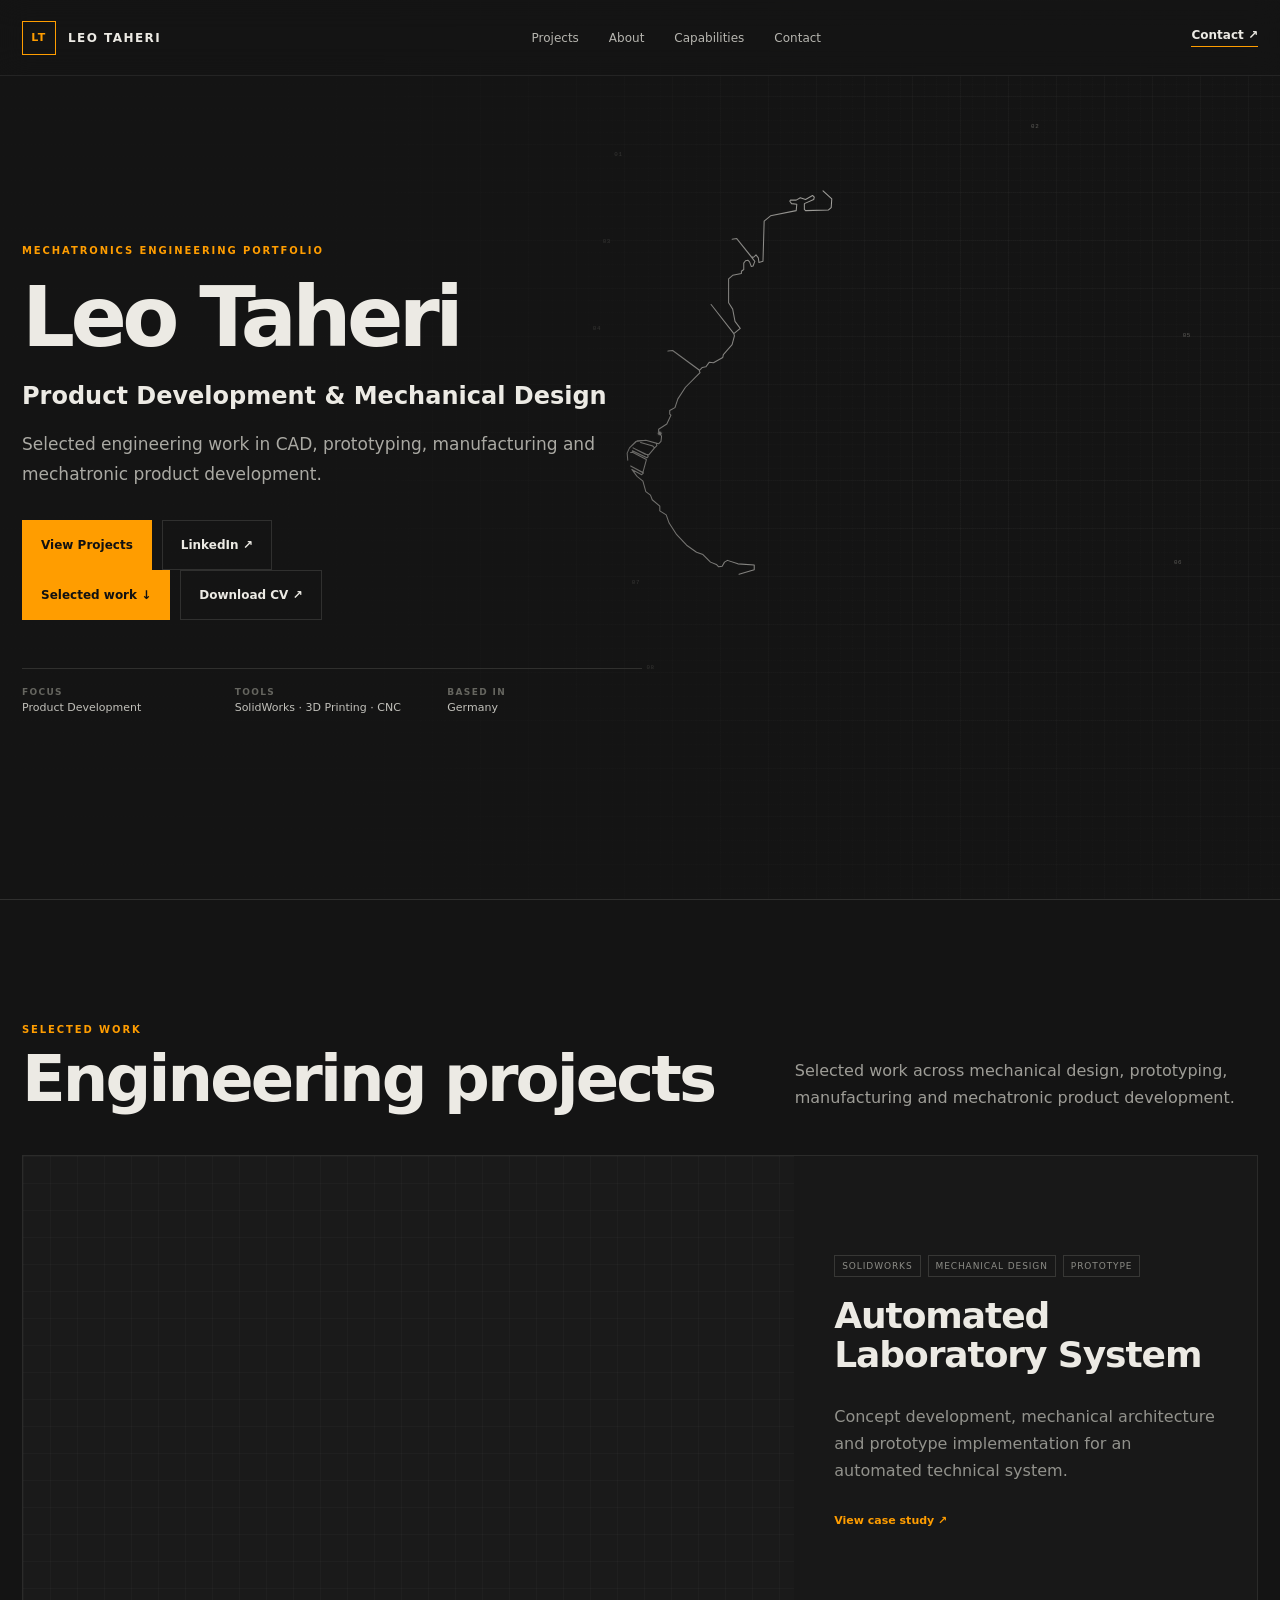
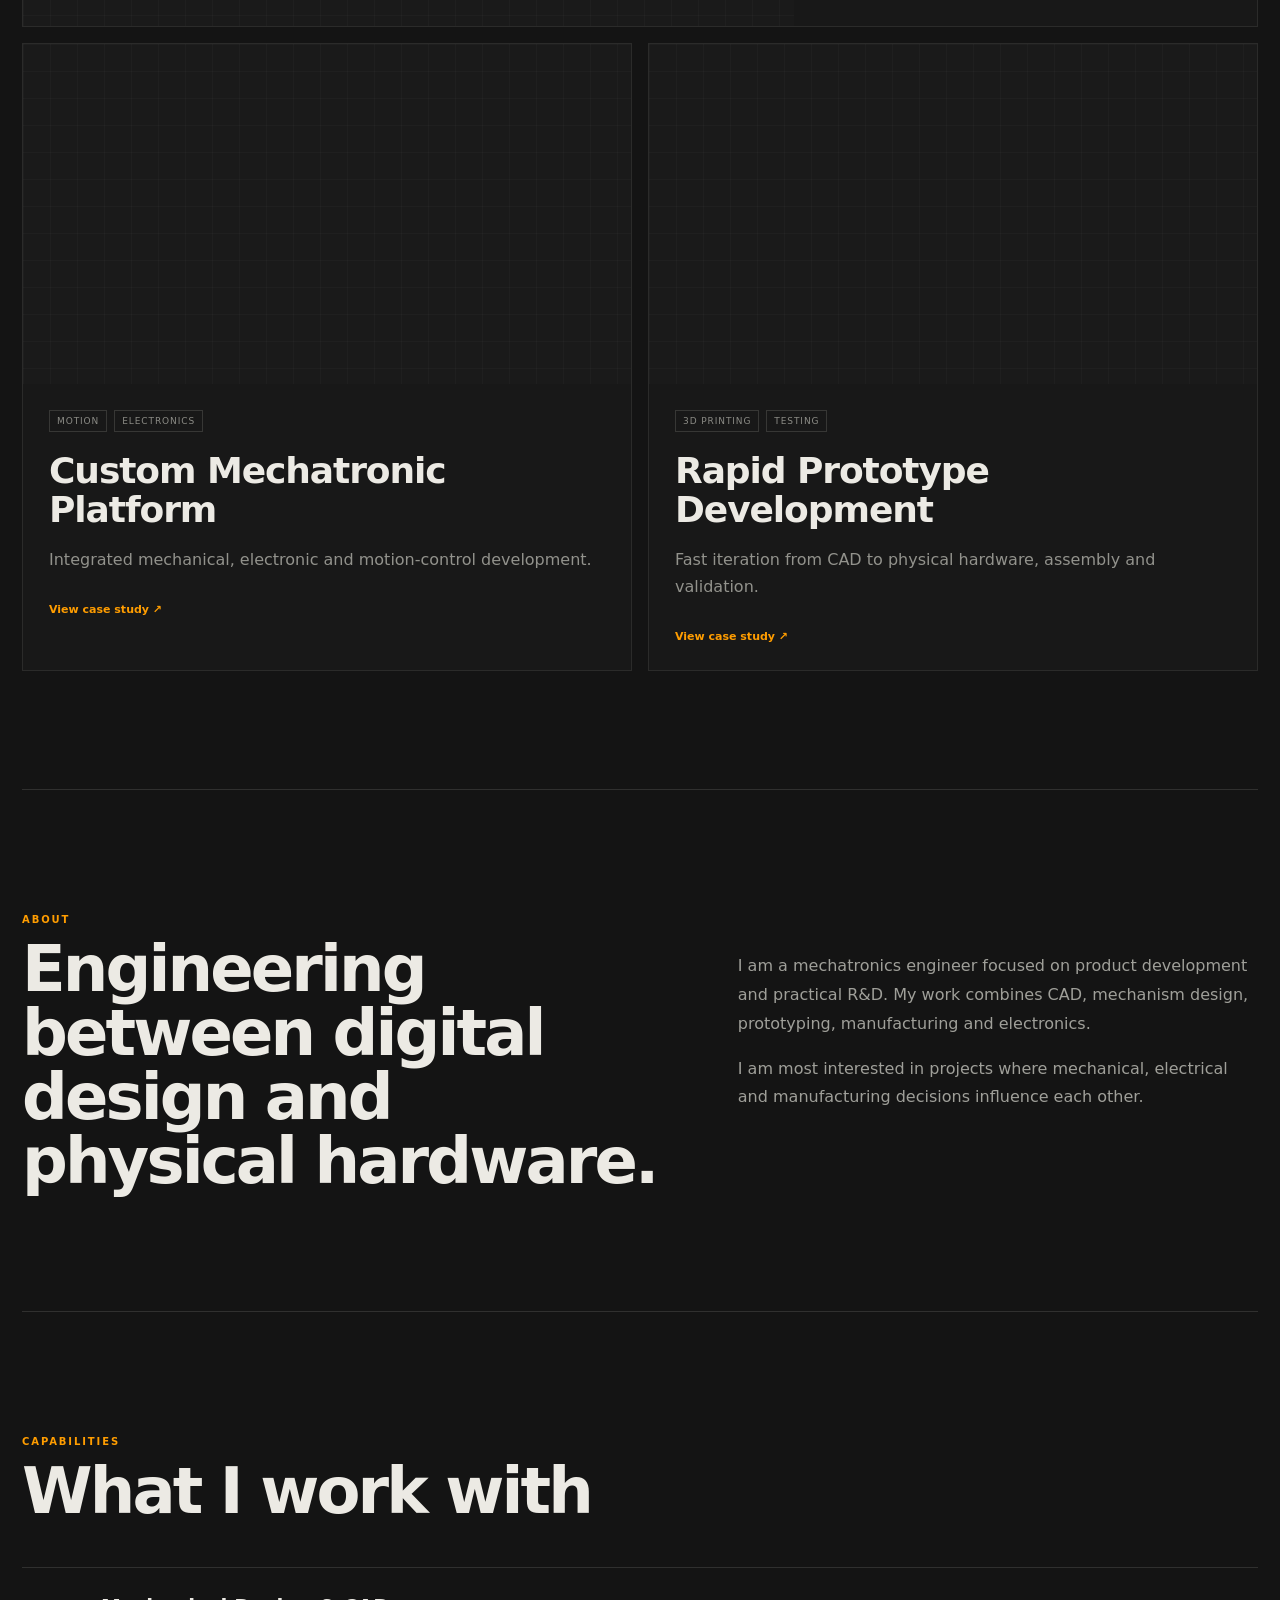
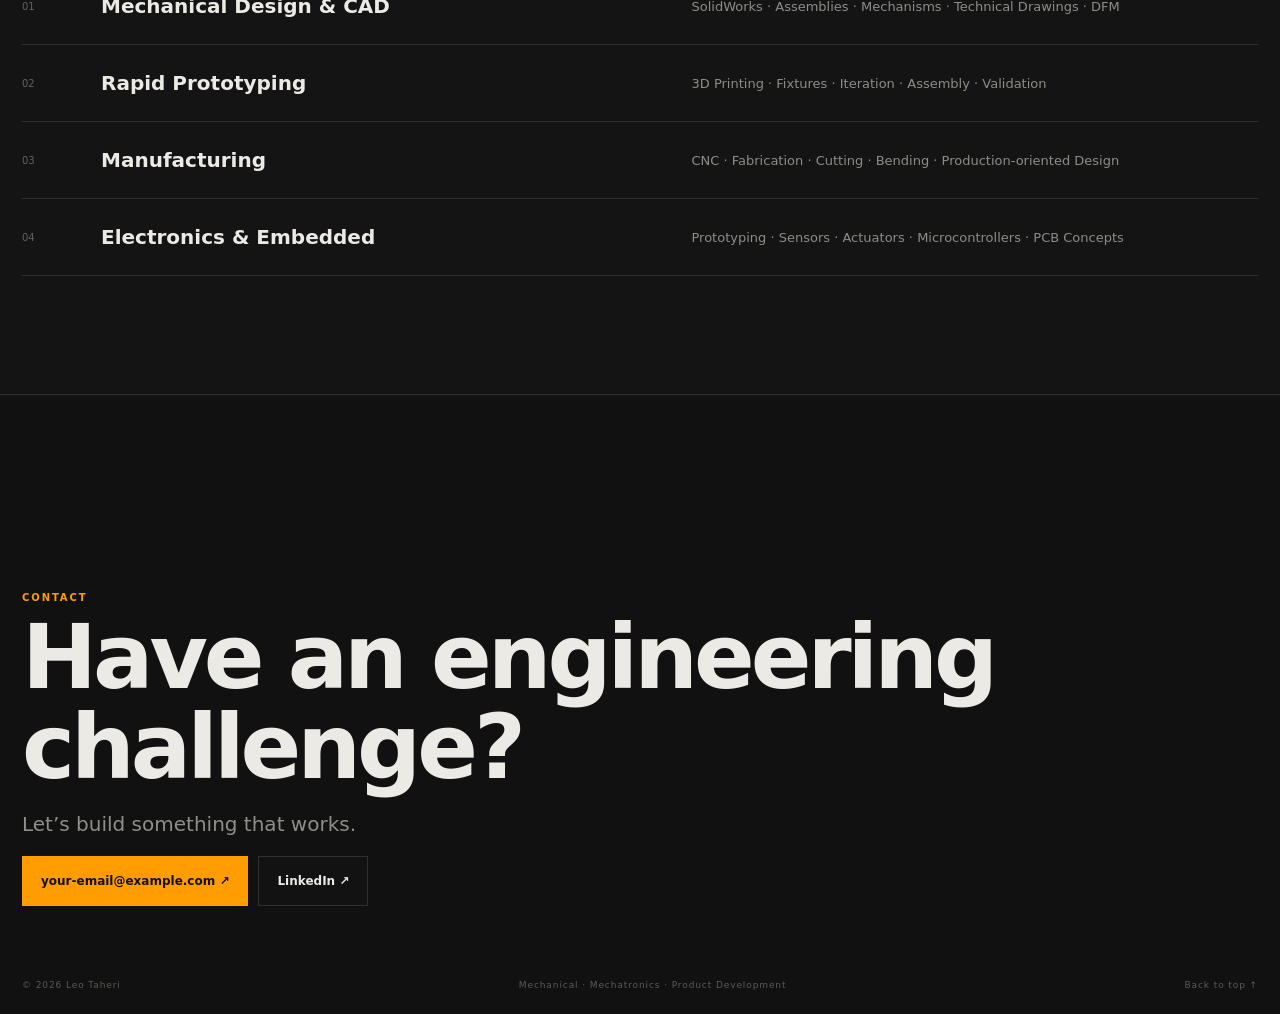
==== commit d9d4452a: "Refine hero section for portfolio" ====
--- a/index.html
+++ b/index.html
@@ -948,17 +948,34 @@
   <div class="hero-content">
 
     <div class="eyebrow">
-      MECHATRONICS ENGINEER · PRODUCT DEVELOPMENT · R&D
+      MECHATRONICS ENGINEERING PORTFOLIO
     </div>
+    
     <h1>
-      Leo Taheri<br>
-      <span>Product Development Engineer</span>
+      Leo Taheri
     </h1>
 
+    <h2 class="hero-subtitle">
+      Product Development & Mechanical Design
+    </h2>
+
     <p>
-      Mechanical design, CAD, rapid prototyping and manufacturing —
-      turning concepts into functional hardware.
+      Selected engineering work in CAD, prototyping,
+      manufacturing and mechatronic product development.
     </p>
+
+    <div class="hero-actions">
+      <a class="btn primary" href="#projects">
+      View Projects
+      </a>
+
+      <a class="btn secondary"
+         href="www.linkedin.com/in/m-taheripour1994"
+         target="_blank"
+         rel="noopener noreferrer">
+        LinkedIn ↗
+      </a>
+    </div>
     <div class="hero-actions">
       <a class="btn primary" href="#projects">Selected work ↓</a>
       <a class="btn secondary placeholder" href="#">Download CV ↗</a>
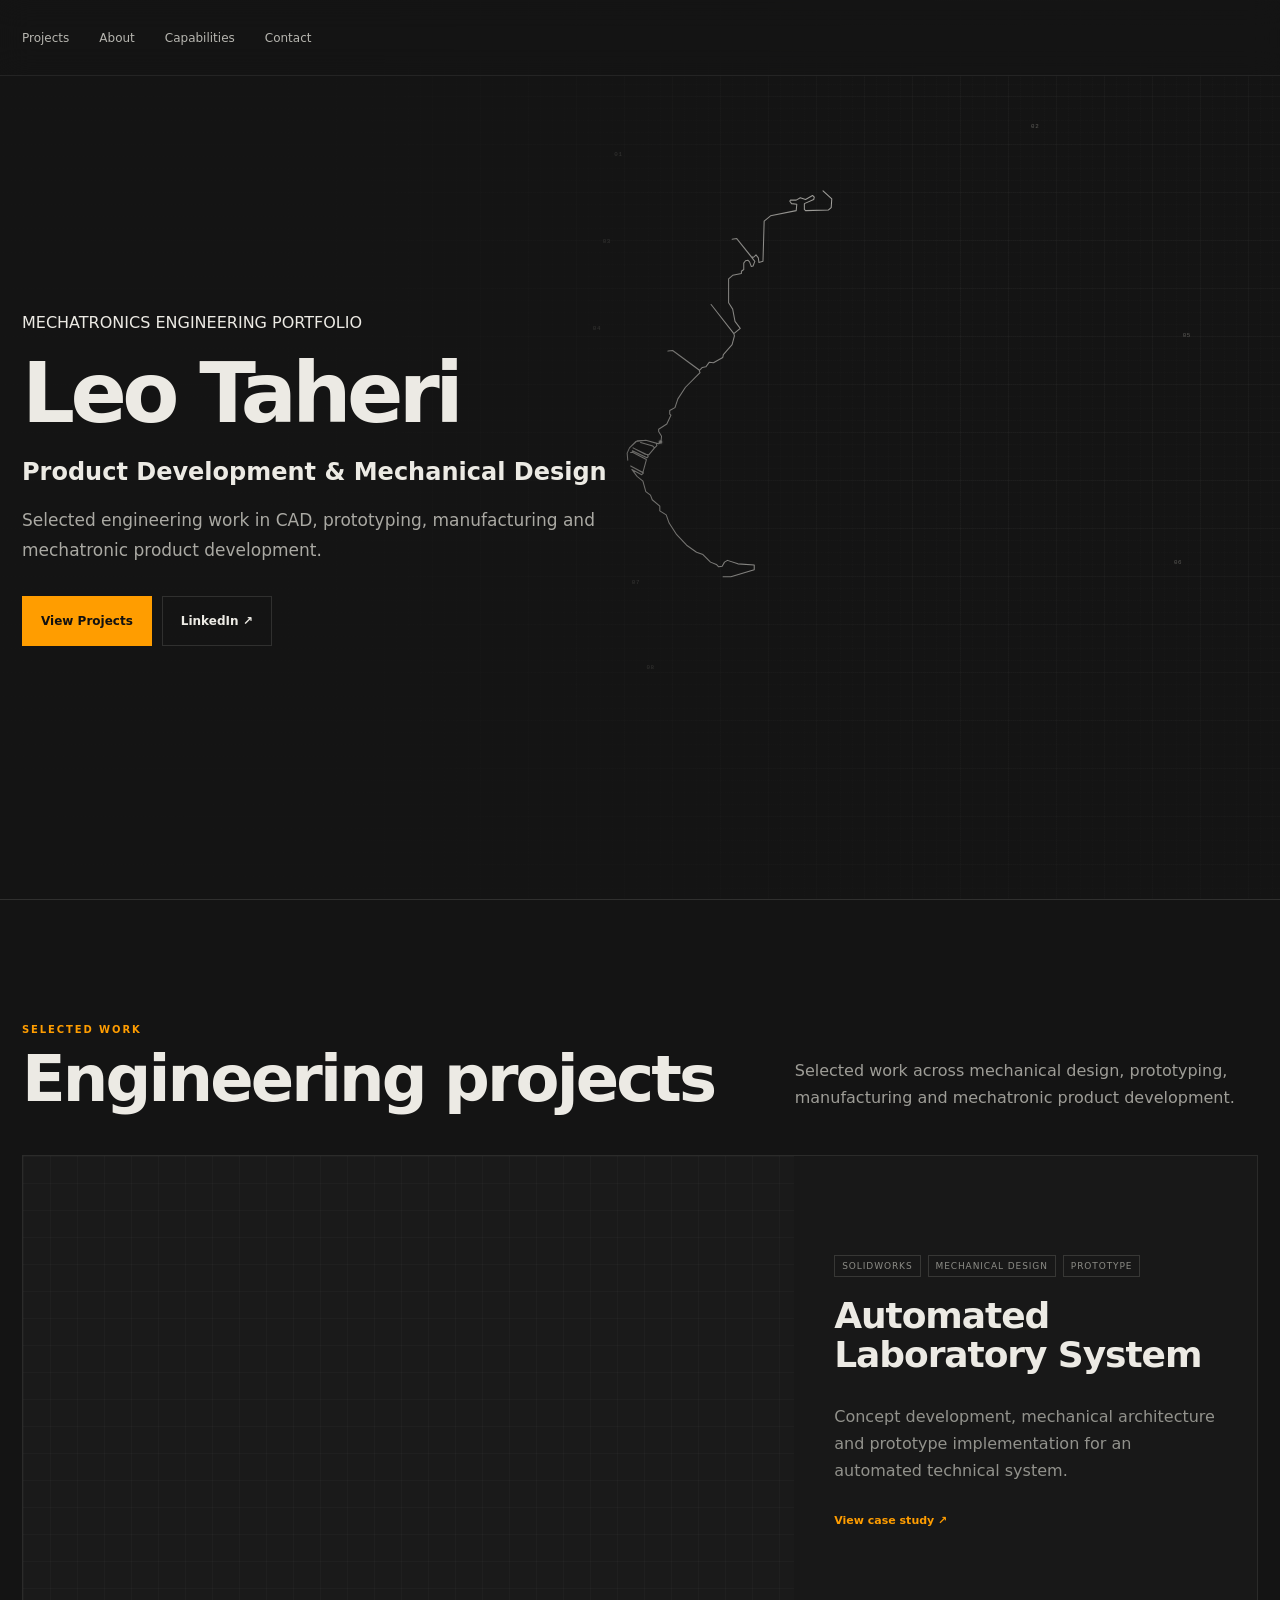
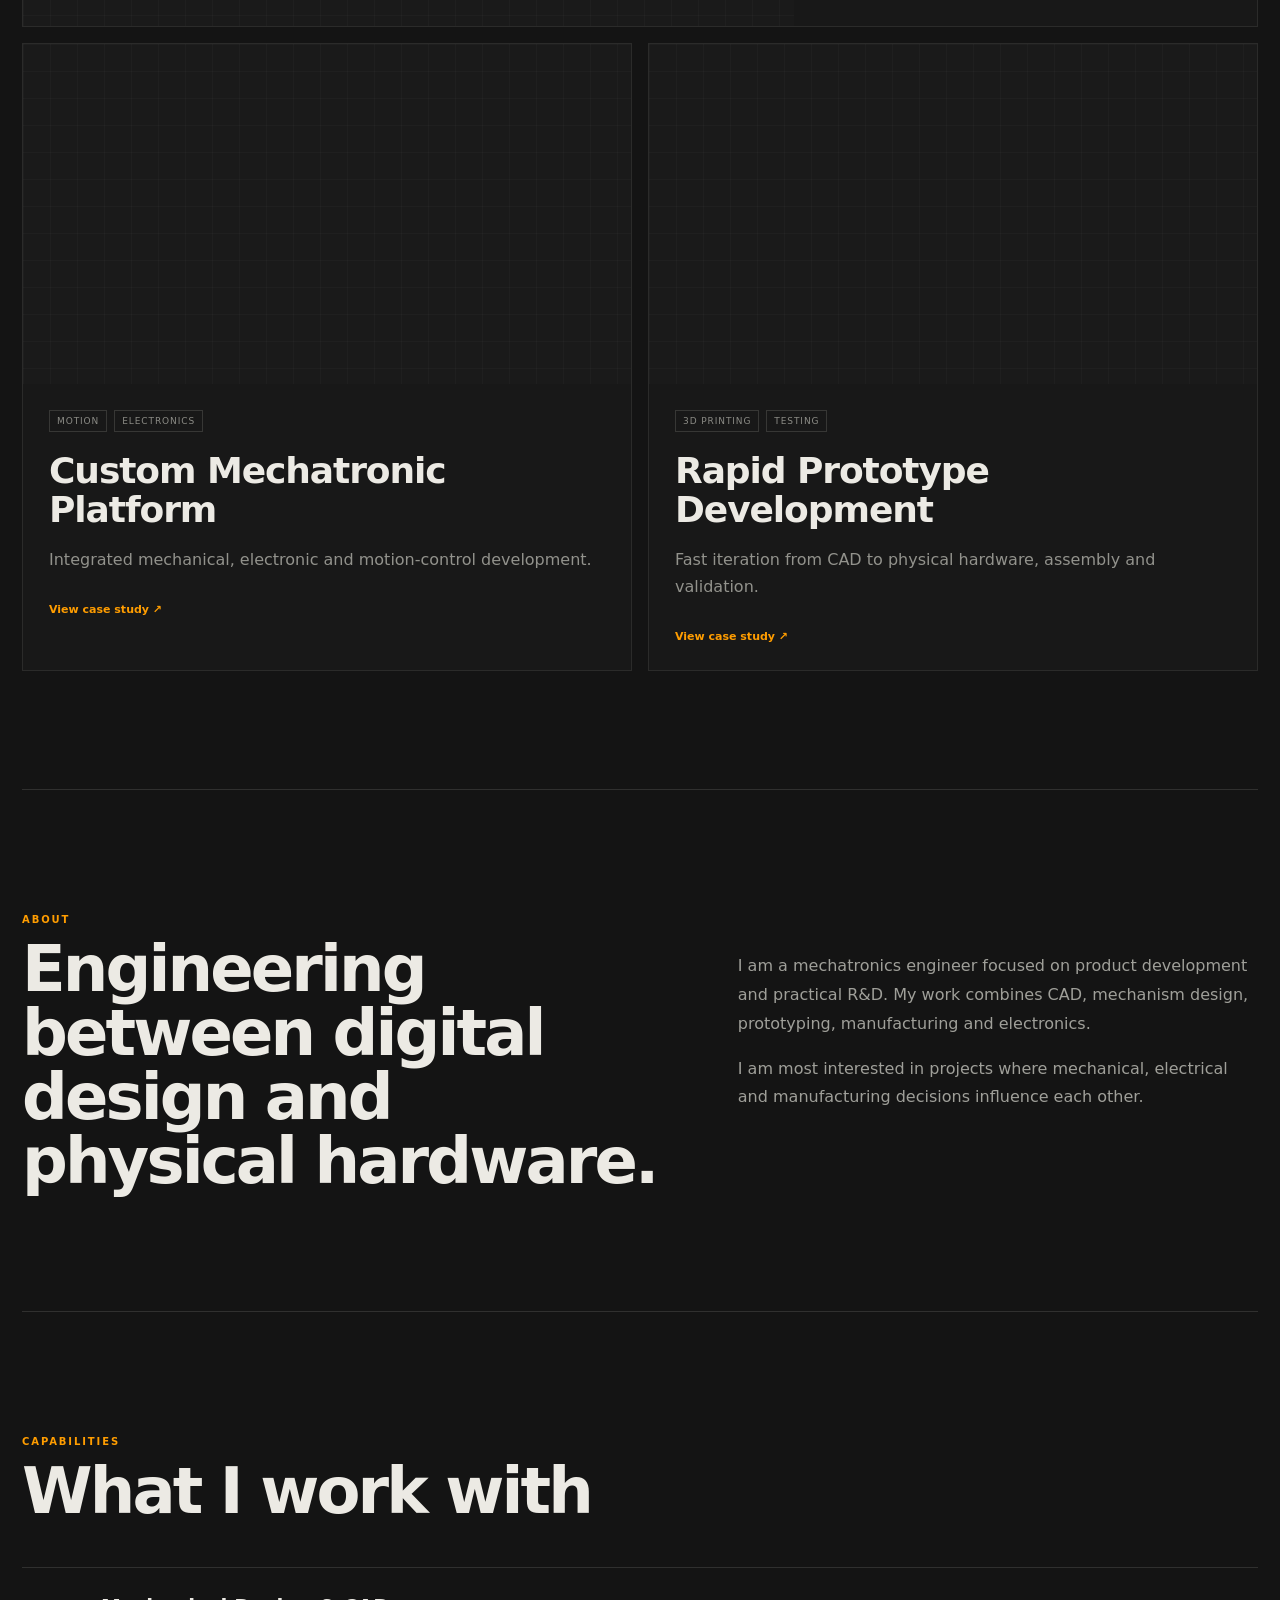
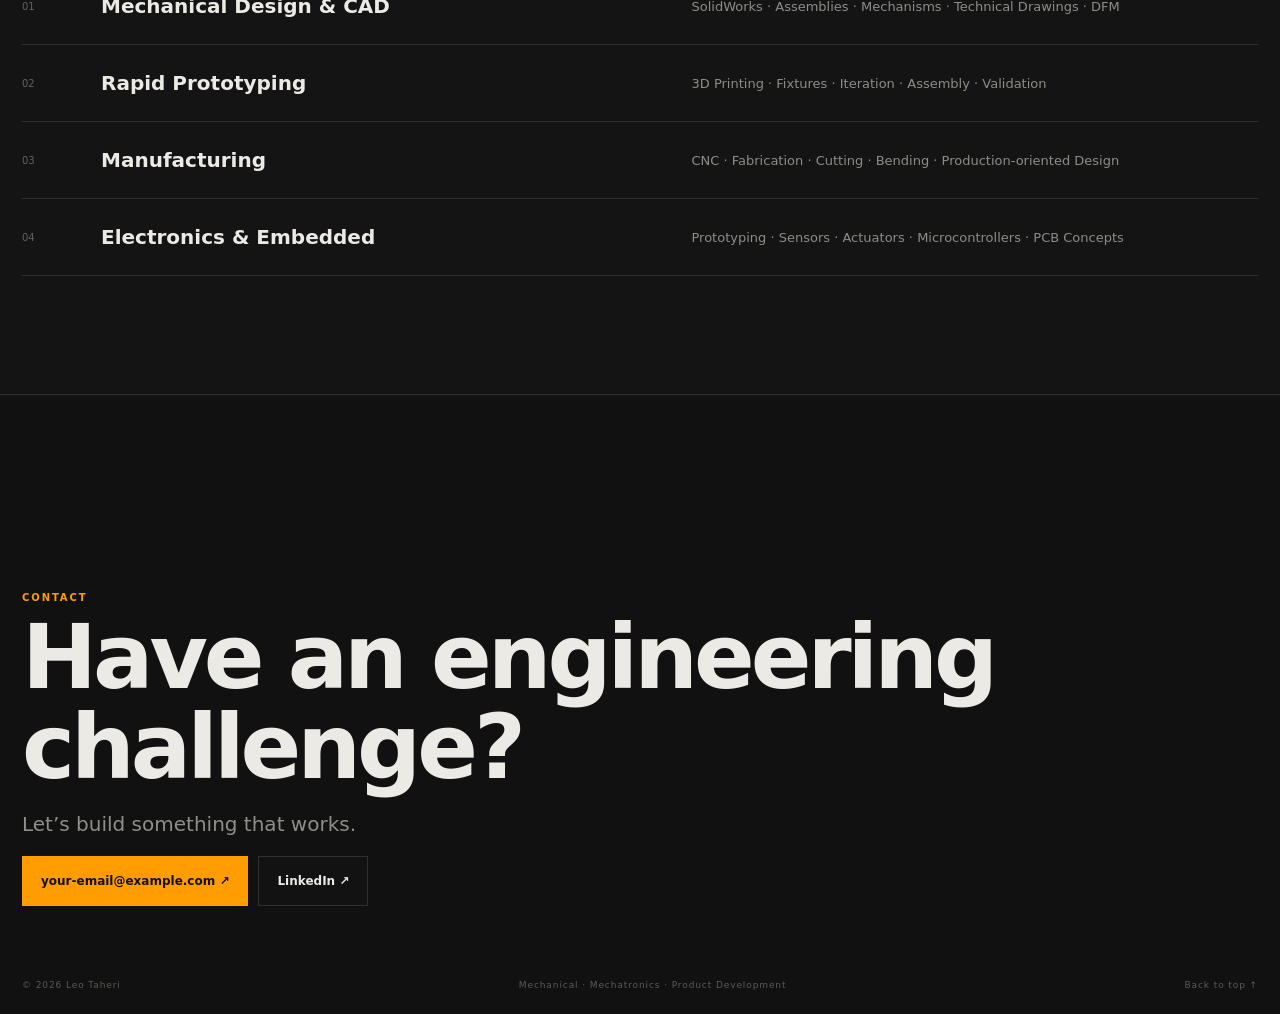
==== commit 0e3527bb: "Changing hero" ====
--- a/index.html
+++ b/index.html
@@ -9,9 +9,12 @@
 </head>
 <body>
 <header class="site-header">
-  <a class="brand" href="#top"><span class="brand-mark">LT</span><span class="brand-name">LEO TAHERI</span></a>
-  <nav><a href="#projects">Projects</a><a href="#about">About</a><a href="#capabilities">Capabilities</a><a href="#contact">Contact</a></nav>
-  <a class="header-cta" href="#contact">Contact ↗</a>
+  <nav>
+    <a href="#projects">Projects</a>
+    <a href="#about">About</a>
+    <a href="#capabilities">Capabilities</a>
+    <a href="#contact">Contact</a>
+  </nav>
 </header>
 
 <main>
@@ -944,48 +947,44 @@
       <g class="white-plot-point"><circle r="3.2"></circle></g>
     </svg>
   </div>
-
+  
   <div class="hero-content">
-
-    <div class="eyebrow">
-      MECHATRONICS ENGINEERING PORTFOLIO
+  
+    <div class="hero-label">
+      <span>MECHATRONICS ENGINEERING PORTFOLIO</span>
     </div>
-    
+  
     <h1>
       Leo Taheri
     </h1>
-
+  
     <h2 class="hero-subtitle">
       Product Development & Mechanical Design
     </h2>
-
-    <p>
+  
+    <p class="hero-description">
       Selected engineering work in CAD, prototyping,
       manufacturing and mechatronic product development.
     </p>
-
+  
     <div class="hero-actions">
+  
       <a class="btn primary" href="#projects">
-      View Projects
+        View Projects
       </a>
-
-      <a class="btn secondary"
-         href="www.linkedin.com/in/m-taheripour1994"
-         target="_blank"
-         rel="noopener noreferrer">
+  
+      <a
+        class="btn secondary"
+        href="YOUR_LINKEDIN_URL"
+        target="_blank"
+        rel="noopener noreferrer">
         LinkedIn ↗
       </a>
+  
     </div>
-    <div class="hero-actions">
-      <a class="btn primary" href="#projects">Selected work ↓</a>
-      <a class="btn secondary placeholder" href="#">Download CV ↗</a>
-    </div>
-    <div class="hero-meta">
-      <div><b>FOCUS</b><span>Product Development</span></div>
-      <div><b>TOOLS</b><span>SolidWorks · 3D Printing · CNC</span></div>
-      <div><b>BASED IN</b><span>Germany</span></div>
-    </div>
+  
   </div>
+  
 </section>
 
 <section class="section" id="projects">
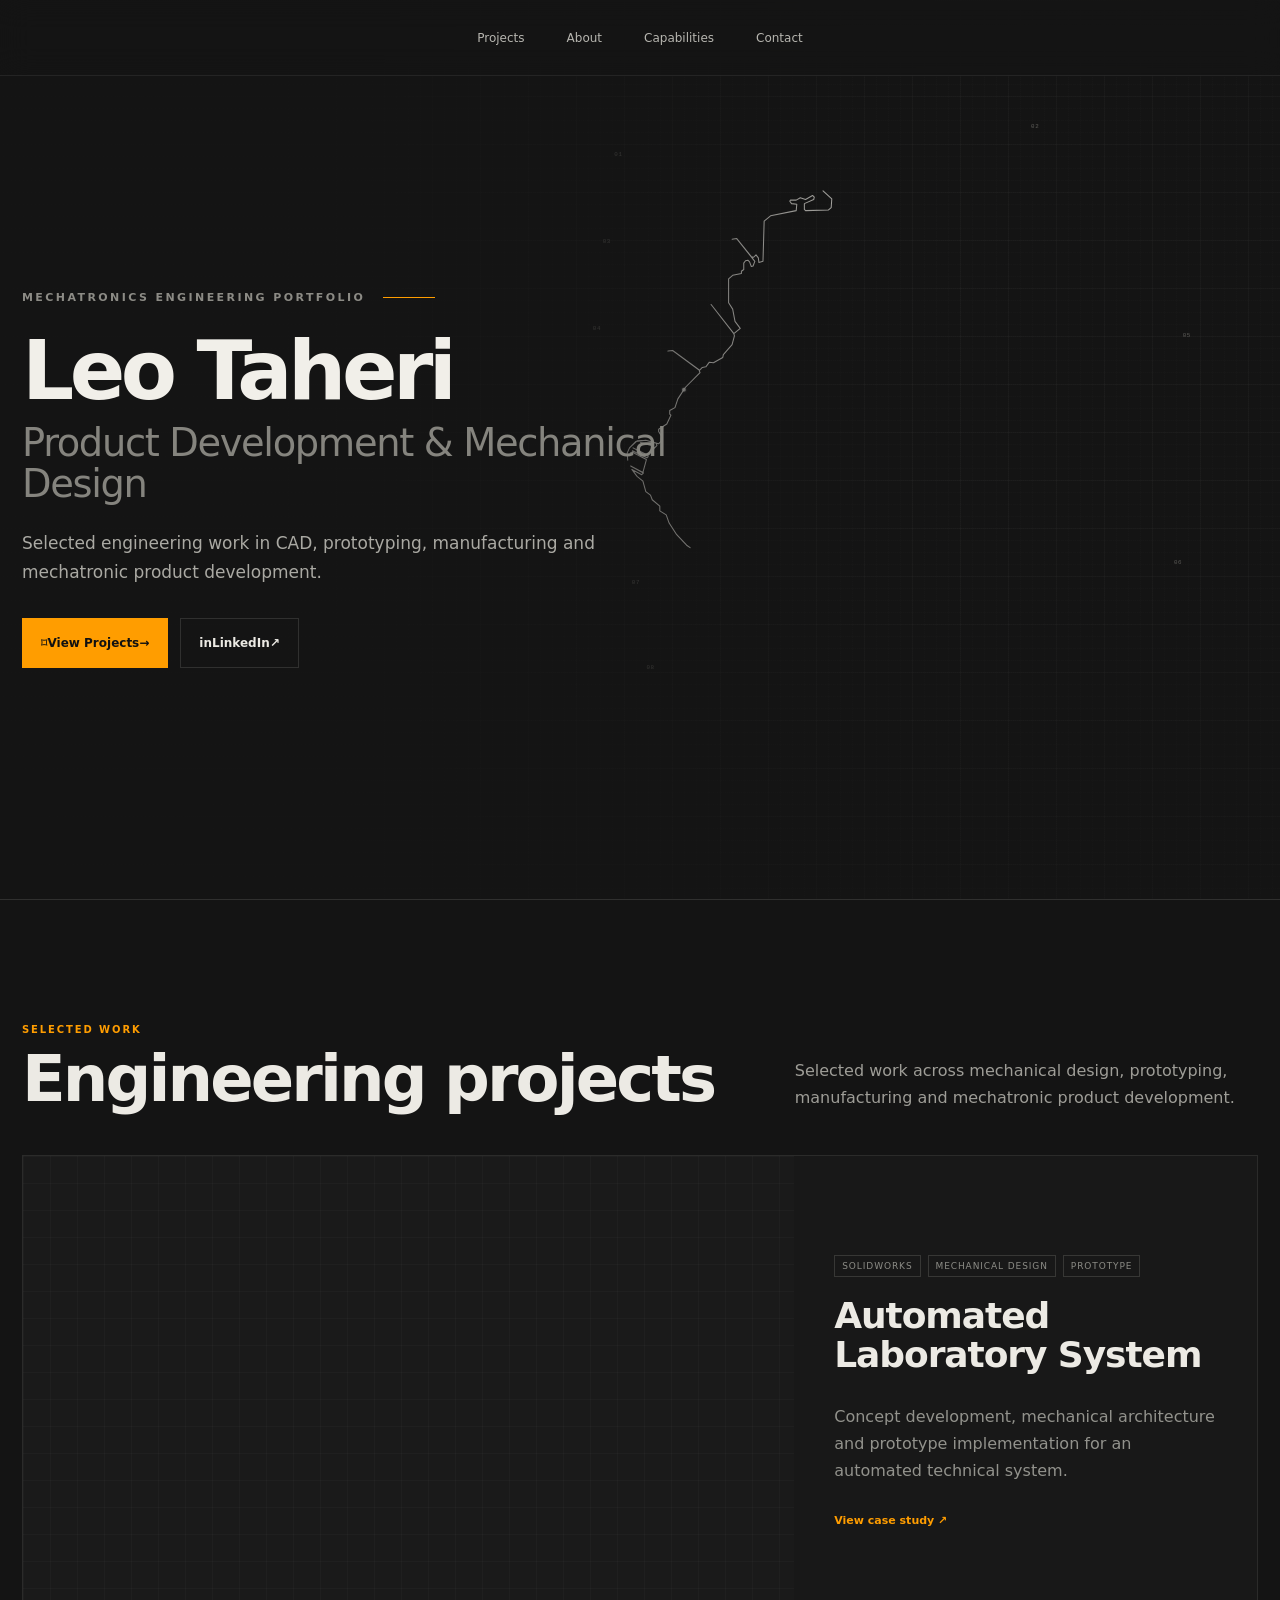
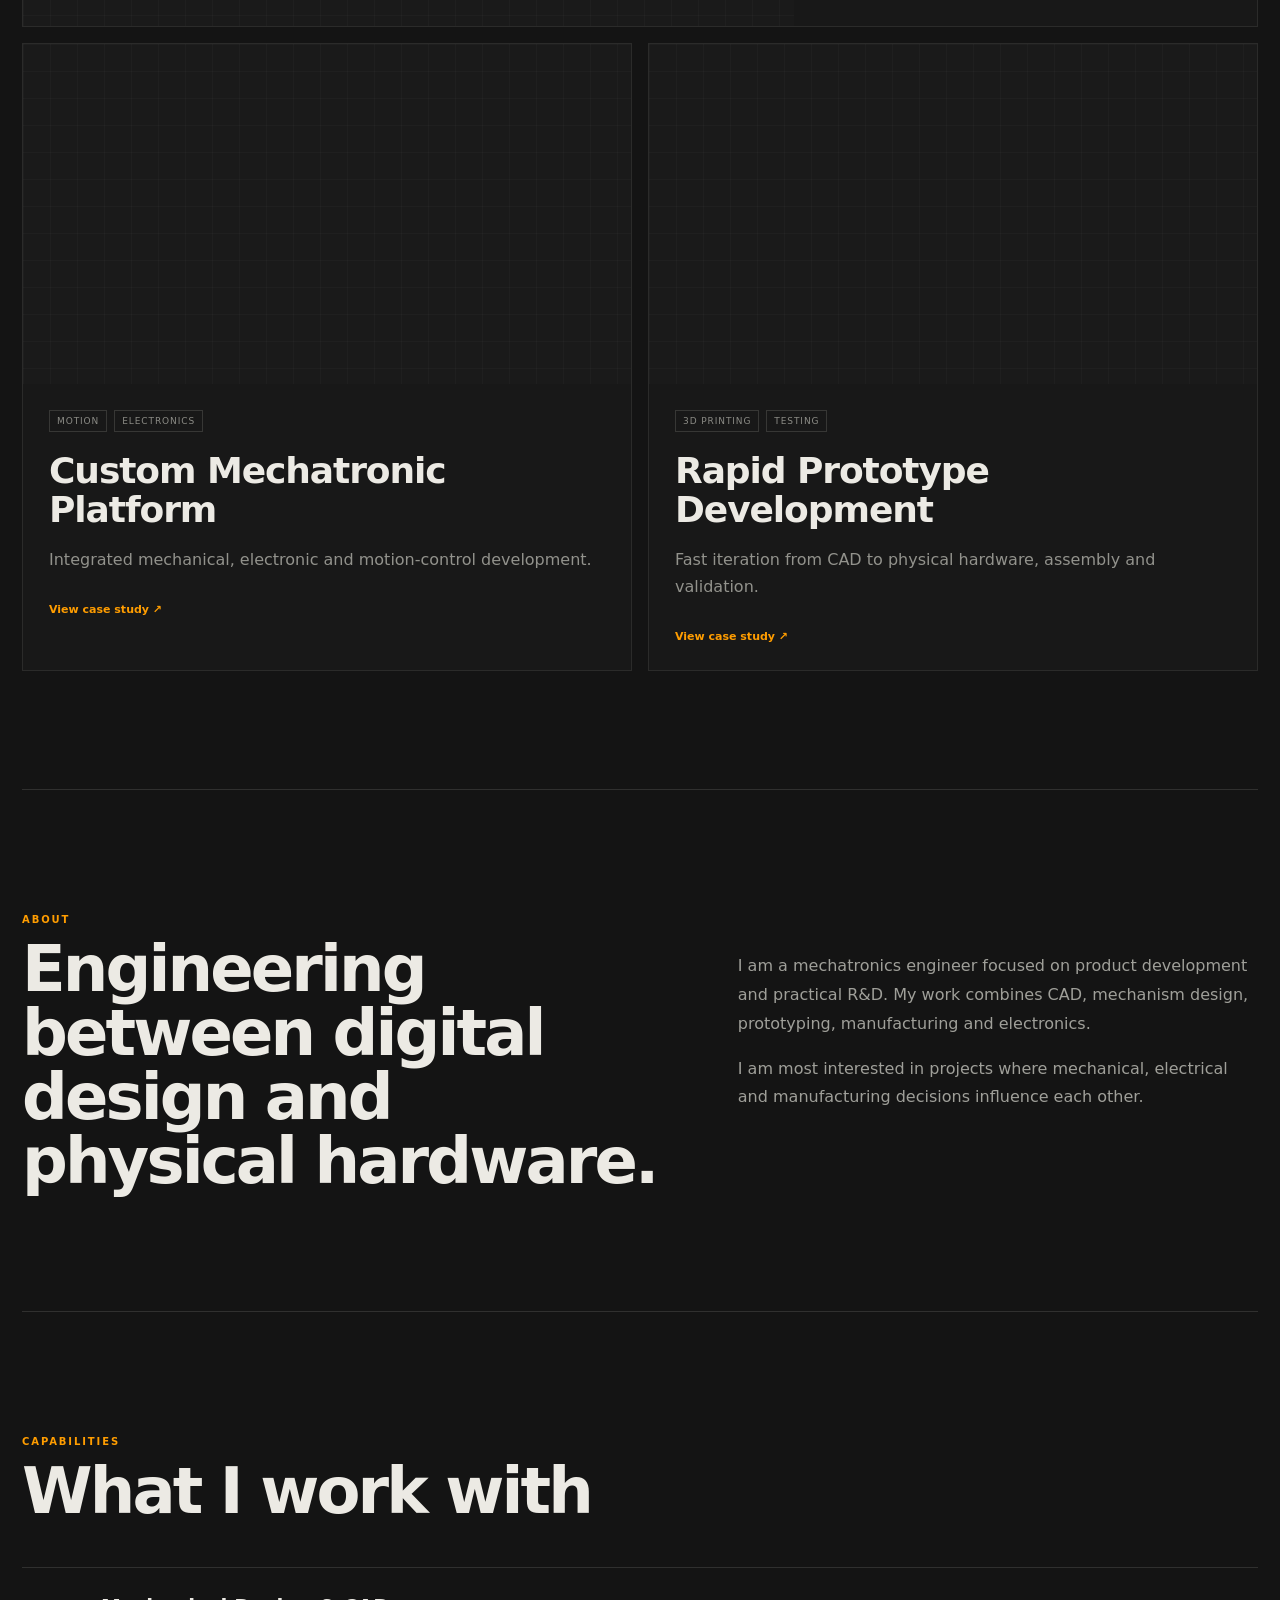
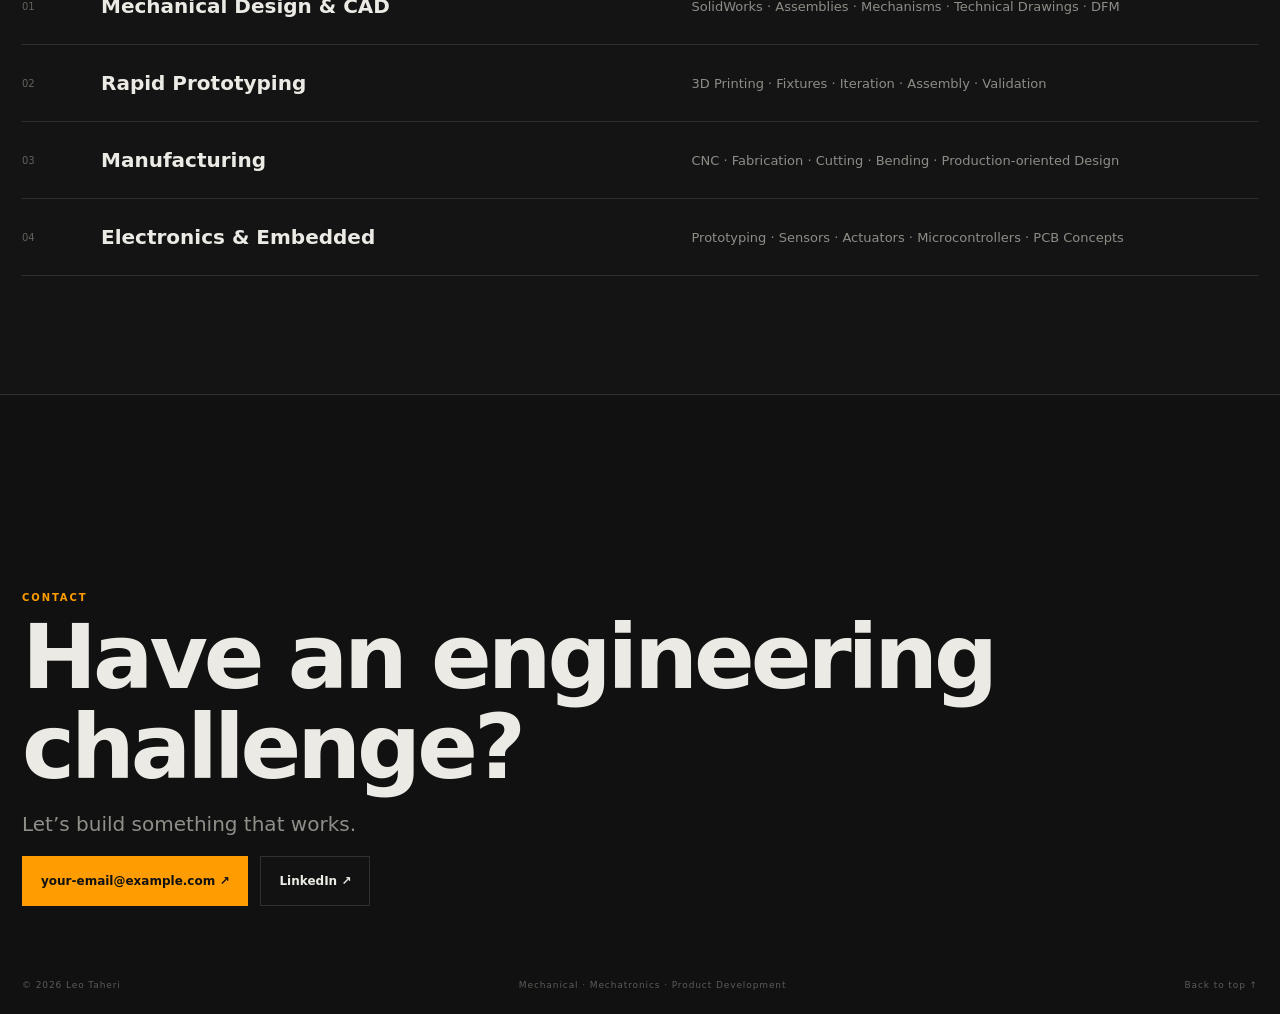
==== commit 532c8d69: "new style" ====
--- a/index.html
+++ b/index.html
@@ -10,7 +10,7 @@
 <body>
 <header class="site-header">
   <nav>
-    <a href="#projects">Projects</a>
+    <a class="active" href="#projects">Projects</a>
     <a href="#about">About</a>
     <a href="#capabilities">Capabilities</a>
     <a href="#contact">Contact</a>
@@ -968,19 +968,23 @@
     </p>
   
     <div class="hero-actions">
-  
+
       <a class="btn primary" href="#projects">
-        View Projects
+        <span class="btn-icon">⌑</span>
+        <span>View Projects</span>
+        <span class="btn-arrow">→</span>
       </a>
-  
+    
       <a
-        class="btn secondary"
-        href="YOUR_LINKEDIN_URL"
+        class="btn secondary linkedin-btn"
+        href="www.linkedin.com/in/m-taheripour1994"
         target="_blank"
         rel="noopener noreferrer">
-        LinkedIn ↗
+        <span class="linkedin-icon">in</span>
+        <span>LinkedIn</span>
+        <span class="btn-arrow">↗</span>
       </a>
-  
+    
     </div>
   
   </div>
--- a/style.css
+++ b/style.css
@@ -44,3 +44,83 @@
 
 @media(max-width:980px){.site-header nav{display:none}.engine-stage{width:112vw;right:-43vw;top:10vh;opacity:.48;pointer-events:none}.hero-vignette{background:linear-gradient(180deg,rgba(20,20,20,.86),rgba(20,20,20,.52) 55%,rgba(20,20,20,.78))}.hero-meta{grid-template-columns:1fr}.section-head,.about{grid-template-columns:1fr}.project-grid{grid-template-columns:1fr}.project-card.feature{grid-column:auto;display:block}.capabilities>div{grid-template-columns:45px 1fr}.capabilities p{grid-column:2/3}footer{position:relative;left:auto;right:auto;bottom:auto;margin-top:90px;flex-direction:column;gap:10px}}
 @media(max-width:560px){.brand-name{display:none}.hero{padding-left:16px;padding-right:16px}.hero h1{font-size:50px}.hero-actions{flex-direction:column}.btn{width:100%}.section{width:calc(100% - 32px);padding:82px 0}.contact{padding-left:16px;padding-right:16px}}
+
+
+/* ===== Refined Hero Layout ===== */
+
+.site-header {
+  justify-content: center;
+}
+
+.site-header nav {
+  display: flex;
+  align-items: center;
+  gap: 42px;
+}
+
+.hero-content {
+  width: min(650px, 100%);
+}
+
+.hero-label {
+  display: flex;
+  align-items: center;
+  gap: 18px;
+
+  margin-bottom: 28px;
+
+  color: #8c8b85;
+  font-size: 11px;
+  font-weight: 600;
+  letter-spacing: 0.22em;
+}
+
+.hero-label::after {
+  content: "";
+  display: block;
+
+  width: 52px;
+  height: 1px;
+
+  background: #ff9d00;
+}
+
+.hero h1 {
+  margin: 0 0 12px;
+
+  font-size: clamp(72px, 6.4vw, 116px);
+  line-height: 0.95;
+
+  font-weight: 700;
+  letter-spacing: -0.055em;
+
+  color: #f1efe9;
+}
+
+.hero-subtitle {
+  margin: 0 0 24px;
+
+  font-size: clamp(32px, 3vw, 54px);
+  line-height: 1.08;
+
+  font-weight: 400;
+  letter-spacing: -0.035em;
+
+  color: #85847e;
+}
+
+.hero-description {
+  max-width: 600px;
+
+  margin: 0 0 34px;
+
+  font-size: 17px;
+  line-height: 1.7;
+
+  color: #aaa9a3;
+}
+
+.hero-actions {
+  display: flex;
+  gap: 12px;
+}
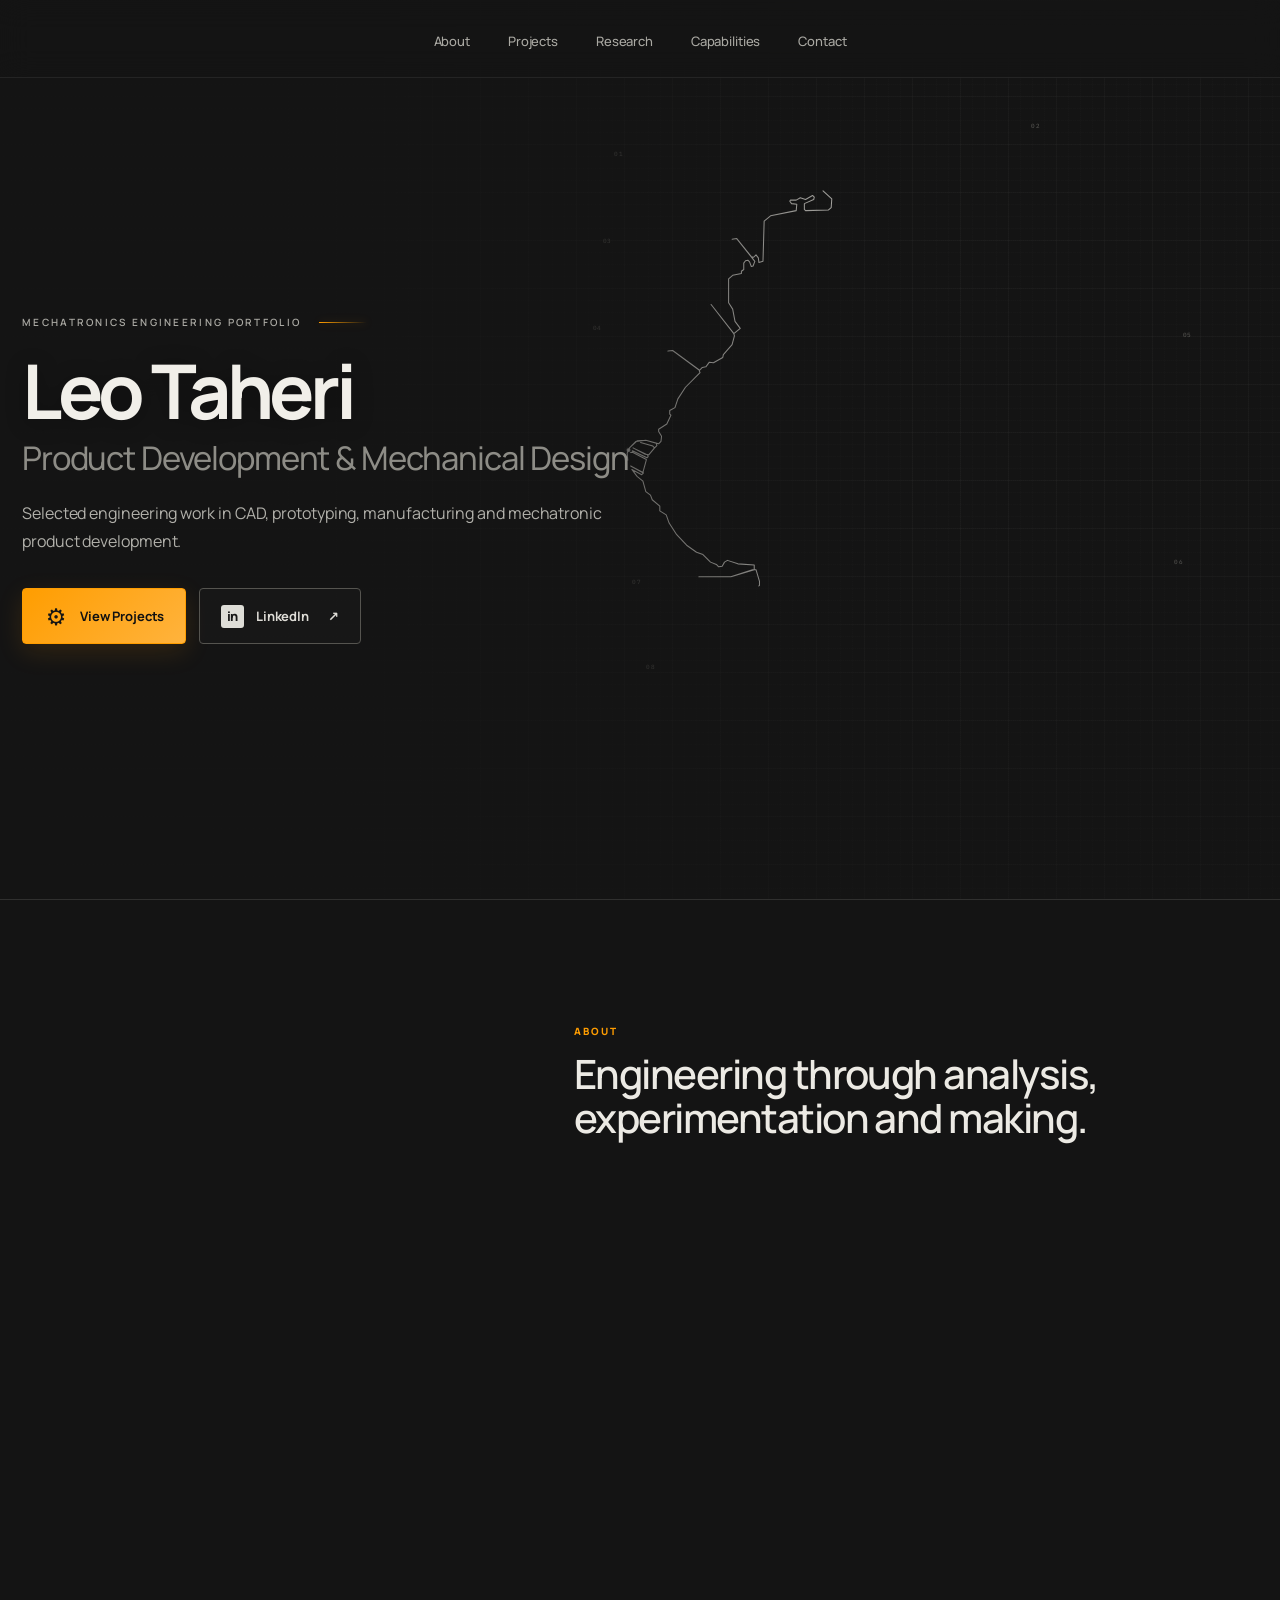
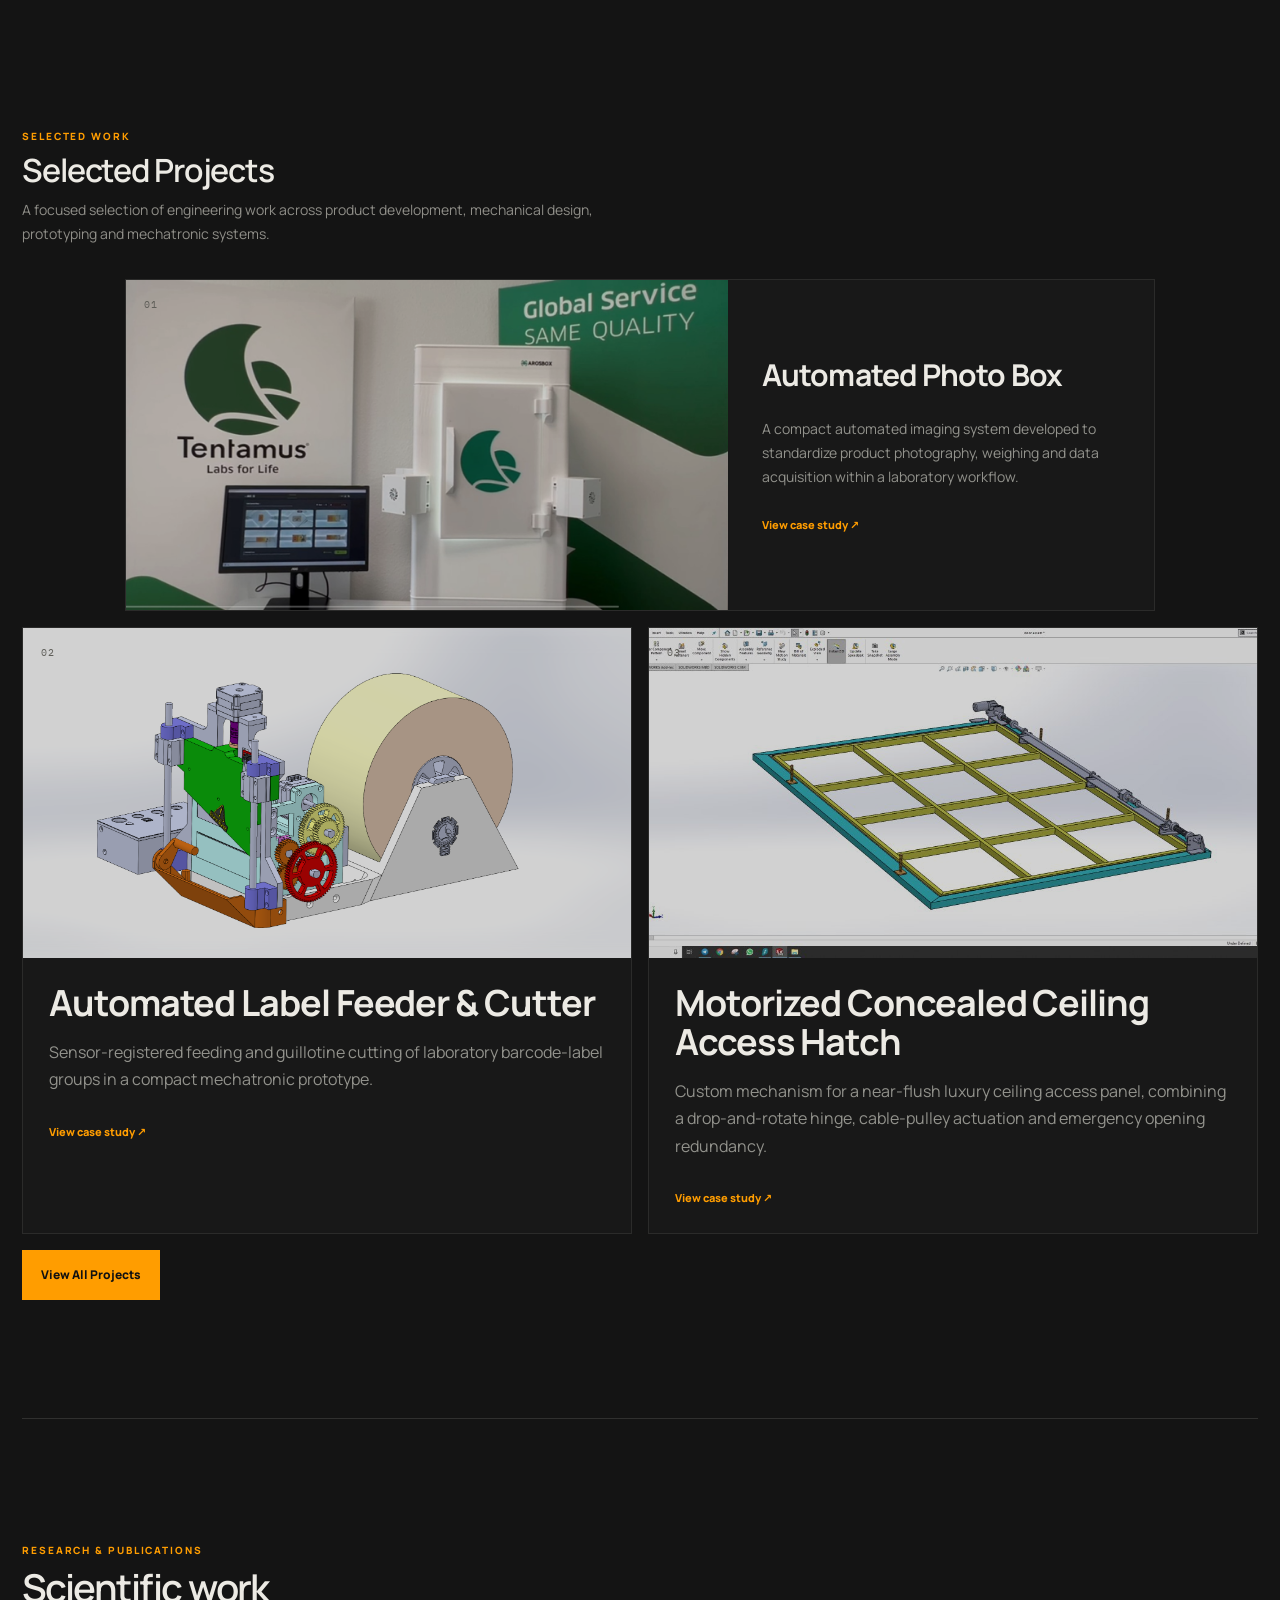
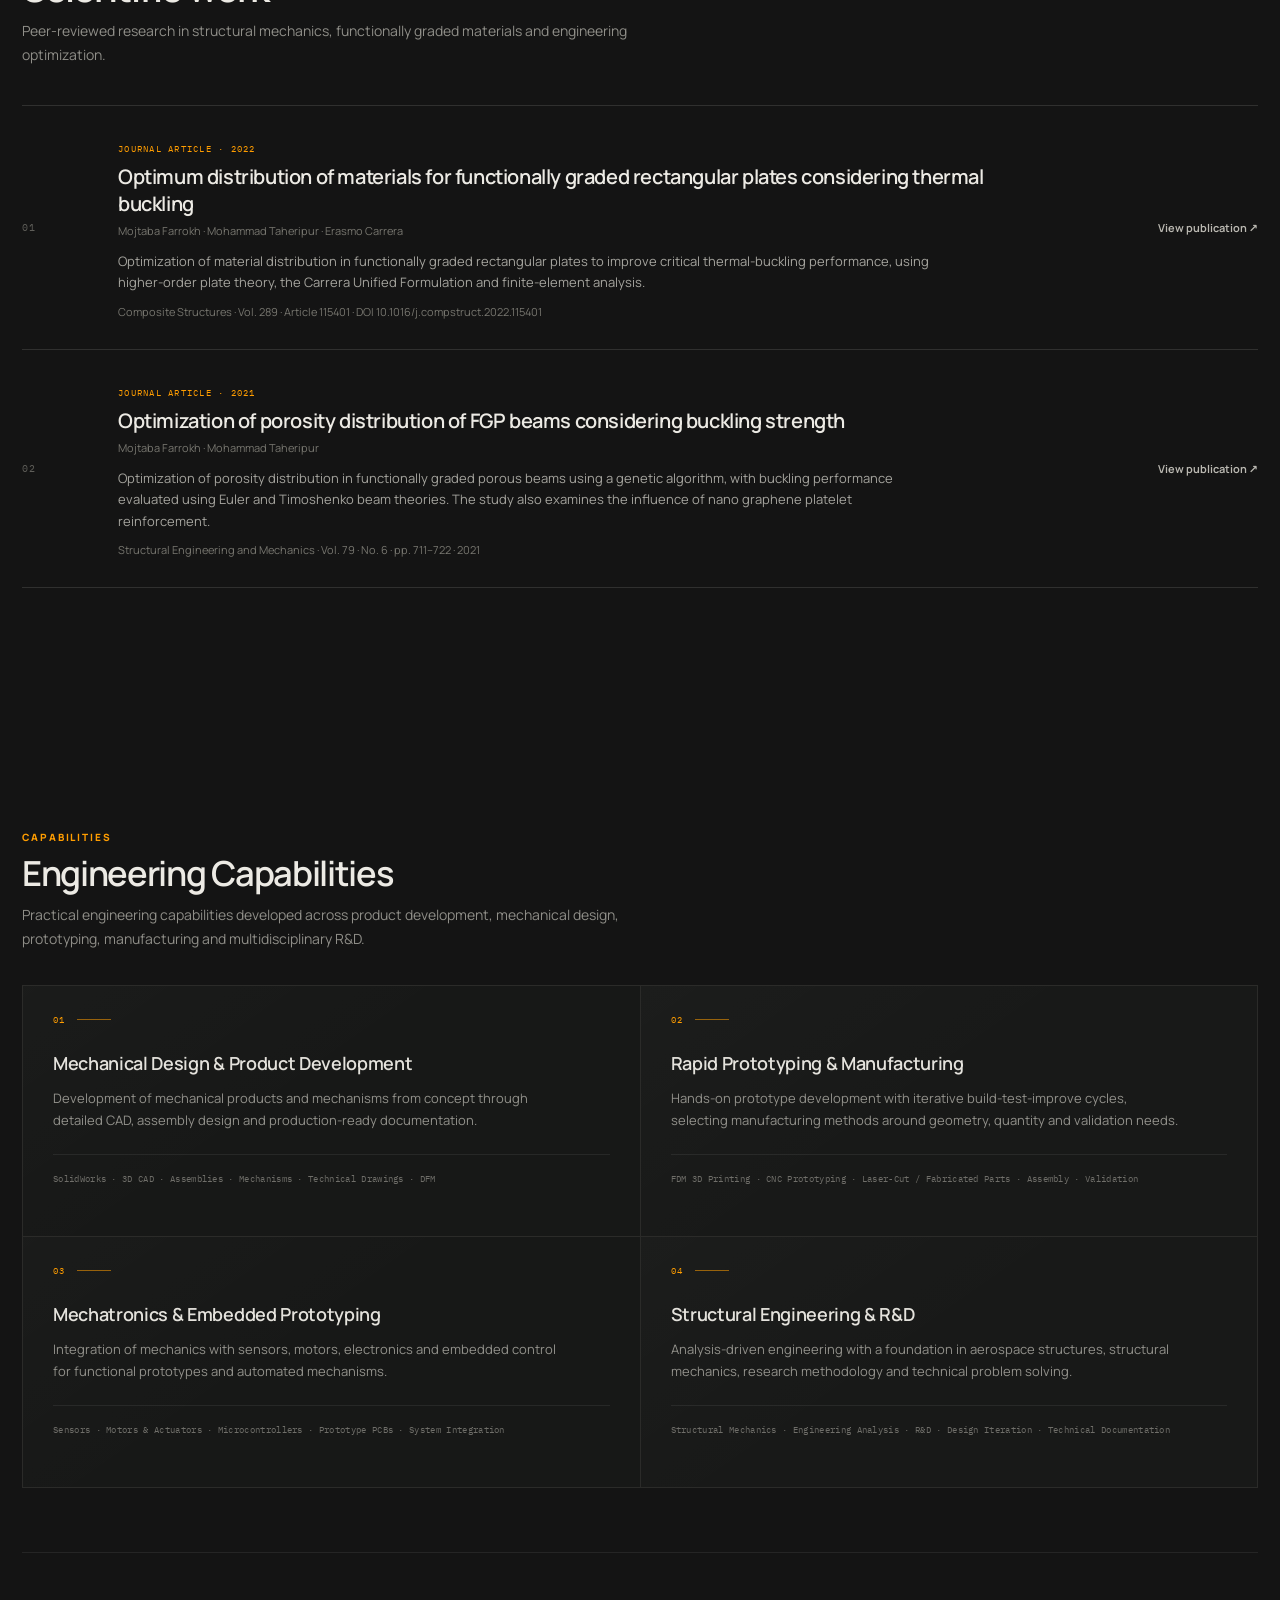
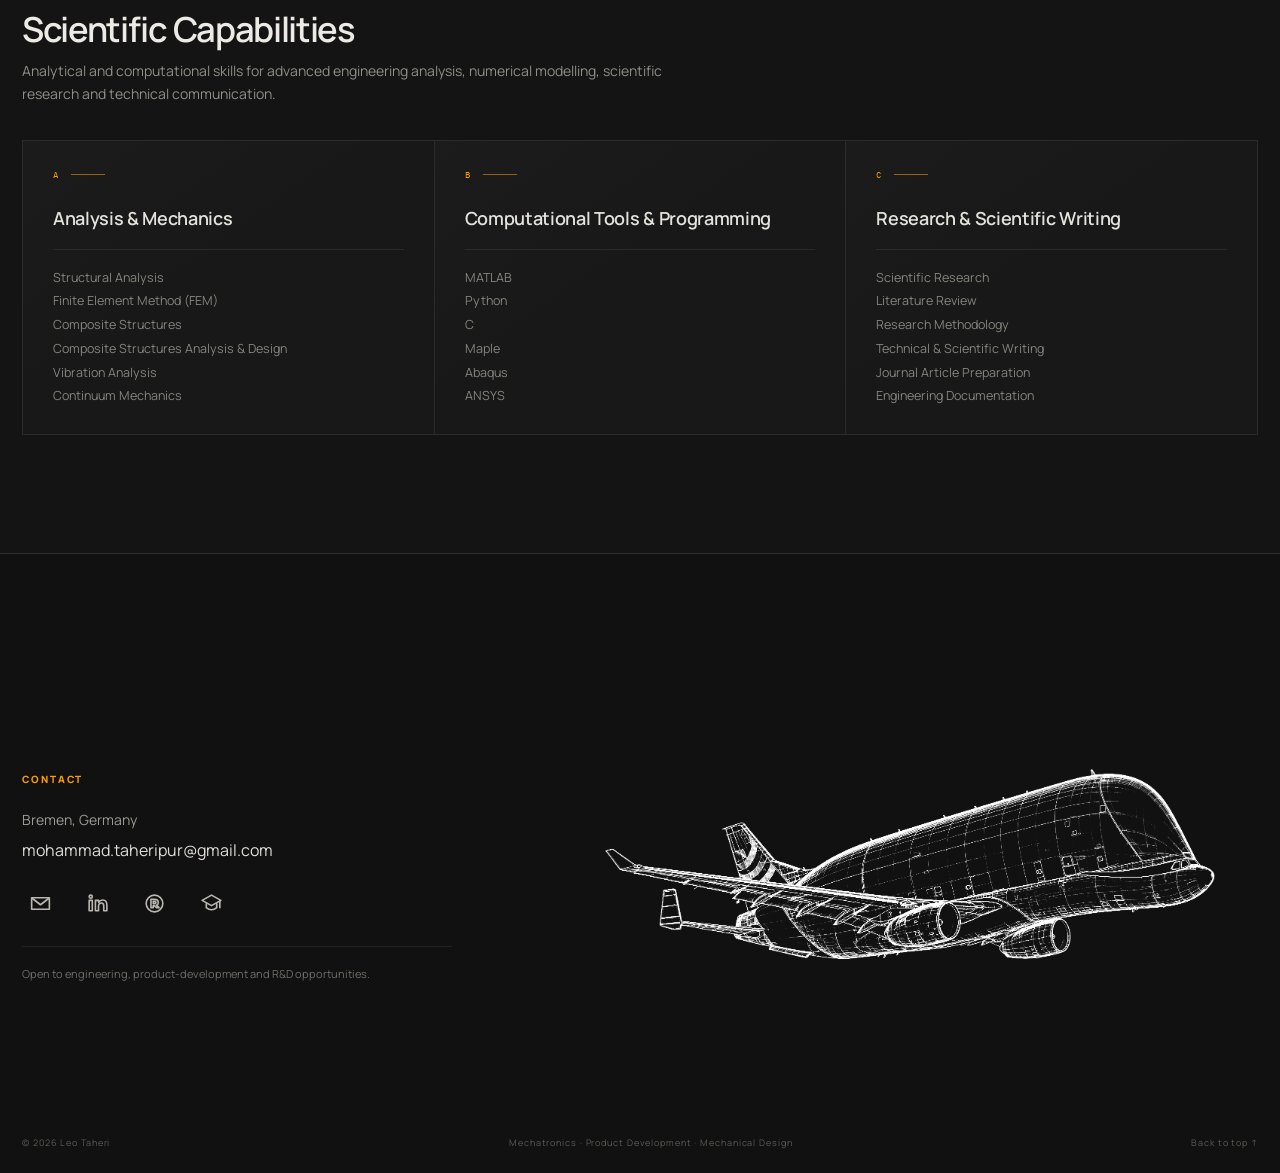
==== commit c5451f53: "Add files via upload" ====
--- a/index.html
+++ b/index.html
@@ -5,13 +5,17 @@
 <meta name="viewport" content="width=device-width, initial-scale=1.0">
 <meta name="description" content="Leo Taheri — Mechatronics Engineer focused on product development, CAD, prototyping and manufacturing.">
 <title>Leo Taheri | Mechatronics Engineer</title>
+<link rel="preconnect" href="https://fonts.googleapis.com">
+<link rel="preconnect" href="https://fonts.gstatic.com" crossorigin>
+<link href="https://fonts.googleapis.com/css2?family=IBM+Plex+Mono:wght@400;500;600&family=Manrope:wght@400;500;600;700&display=swap" rel="stylesheet">
 <link rel="stylesheet" href="style.css">
 </head>
 <body>
 <header class="site-header">
-  <nav>
-    <a class="active" href="#projects">Projects</a>
+  <nav aria-label="Primary navigation">
     <a href="#about">About</a>
+    <a href="#projects">Projects</a>
+    <a href="#research">Research</a>
     <a href="#capabilities">Capabilities</a>
     <a href="#contact">Contact</a>
   </nav>
@@ -950,34 +954,33 @@
   
   <div class="hero-content">
   
-    <div class="hero-label">
+    <div class="hero-label hero-anim hero-anim-label">
       <span>MECHATRONICS ENGINEERING PORTFOLIO</span>
     </div>
   
-    <h1>
+    <h1 class="hero-anim hero-anim-name">
       Leo Taheri
     </h1>
   
-    <h2 class="hero-subtitle">
+    <h2 class="hero-subtitle hero-anim hero-anim-subtitle">
       Product Development & Mechanical Design
     </h2>
   
-    <p class="hero-description">
+    <p class="hero-description hero-anim hero-anim-description">
       Selected engineering work in CAD, prototyping,
       manufacturing and mechatronic product development.
     </p>
   
-    <div class="hero-actions">
-
-      <a class="btn primary" href="#projects">
-        <span class="btn-icon">⌑</span>
-        <span>View Projects</span>
-        <span class="btn-arrow">→</span>
-      </a>
+    <div class="hero-actions hero-anim hero-anim-actions">
+
+      <a class="btn primary" href="projects.html">
+    <span class="project-gear" aria-hidden="true">⚙</span>
+    <span>View Projects</span>
+  </a>
     
       <a
         class="btn secondary linkedin-btn"
-        href="www.linkedin.com/in/m-taheripour1994"
+        href="https://www.linkedin.com/in/m-taheripour1994"
         target="_blank"
         rel="noopener noreferrer">
         <span class="linkedin-icon">in</span>
@@ -991,34 +994,391 @@
   
 </section>
 
-<section class="section" id="projects">
-  <div class="section-head"><div><span class="kicker">SELECTED WORK</span><h2>Engineering projects</h2></div><p>Selected work across mechanical design, prototyping, manufacturing and mechatronic product development.</p></div>
-  <div class="project-grid">
-    <article class="project-card feature"><div class="project-visual"></div><div class="project-body"><div class="tags"><span>SolidWorks</span><span>Mechanical Design</span><span>Prototype</span></div><h3>Automated Laboratory System</h3><p>Concept development, mechanical architecture and prototype implementation for an automated technical system.</p><a href="#" class="placeholder">View case study ↗</a></div></article>
-    <article class="project-card"><div class="project-visual"></div><div class="project-body"><div class="tags"><span>Motion</span><span>Electronics</span></div><h3>Custom Mechatronic Platform</h3><p>Integrated mechanical, electronic and motion-control development.</p><a href="#" class="placeholder">View case study ↗</a></div></article>
-    <article class="project-card"><div class="project-visual"></div><div class="project-body"><div class="tags"><span>3D Printing</span><span>Testing</span></div><h3>Rapid Prototype Development</h3><p>Fast iteration from CAD to physical hardware, assembly and validation.</p><a href="#" class="placeholder">View case study ↗</a></div></article>
+<section class="section about-section reveal-section" id="about">
+  <div class="about-layout">
+    <div class="about-photo-card about-reveal-photo">
+      <img
+        class="about-photo"
+        src="images/about-workshop.jpg"
+        alt="Leo Taheri in a prototyping workshop beside additive-manufacturing equipment and a fabricated prototype"
+        loading="lazy">
+    </div>
+
+    <div class="about-content">
+      <span class="kicker about-kicker">ABOUT</span>
+
+      <h2 class="about-title">
+        Engineering through analysis, experimentation and making.
+      </h2>
+
+      <p
+        class="about-typed about-lead"
+        data-text="With a background in aerospace engineering and structural mechanics, I approach product development from first principles — mechanics, load paths, motion, manufacturability and system integration.">
+      </p>
+
+      <p
+        class="about-typed"
+        data-text="Today, my work is focused on mechanical design, mechanisms and mechatronic prototyping. I enjoy taking ambiguous engineering problems from concept to functional hardware, combining CAD, analysis, fabrication, electronics and programming when the problem calls for it.">
+      </p>
+
+      <p
+        class="about-typed"
+        data-text="I am a hands-on engineer who is most engaged by technically demanding projects that require practical problem solving, experimentation and continuous learning.">
+      </p>
+    </div>
   </div>
 </section>
 
-<section class="section about" id="about">
-  <div><span class="kicker">ABOUT</span><h2>Engineering between digital design and physical hardware.</h2></div>
-  <div class="about-copy"><p>I am a mechatronics engineer focused on product development and practical R&D. My work combines CAD, mechanism design, prototyping, manufacturing and electronics.</p><p>I am most interested in projects where mechanical, electrical and manufacturing decisions influence each other.</p></div>
-</section>
-
-<section class="section" id="capabilities">
-  <div class="section-head compact"><div><span class="kicker">CAPABILITIES</span><h2>What I work with</h2></div></div>
-  <div class="capabilities">
-    <div><span>01</span><h3>Mechanical Design & CAD</h3><p>SolidWorks · Assemblies · Mechanisms · Technical Drawings · DFM</p></div>
-    <div><span>02</span><h3>Rapid Prototyping</h3><p>3D Printing · Fixtures · Iteration · Assembly · Validation</p></div>
-    <div><span>03</span><h3>Manufacturing</h3><p>CNC · Fabrication · Cutting · Bending · Production-oriented Design</p></div>
-    <div><span>04</span><h3>Electronics & Embedded</h3><p>Prototyping · Sensors · Actuators · Microcontrollers · PCB Concepts</p></div>
+<section class="section reveal-section" id="projects">
+  <div class="selected-work-header-clean">
+    <span class="kicker">SELECTED WORK</span>
+    <h2>Selected Projects</h2>
+    <p>
+      A focused selection of engineering work across product development,
+      mechanical design, prototyping and mechatronic systems.
+    </p>
+  </div>
+
+  <div class="project-grid">
+    <article class="project-card feature photo-box-card">
+      <a class="project-visual project-photo" href="photo-box.html" aria-label="Open Automated Photo Box project case study">
+        <img src="images/photo-box-system.jpg" alt="Automated photo box system in a laboratory environment">
+        <span class="project-number">01</span>
+      </a>
+      <div class="project-body">
+        <h3>Automated Photo Box</h3>
+        <p>
+          A compact automated imaging system developed to standardize product photography,
+          weighing and data acquisition within a laboratory workflow.
+        </p>
+        <a href="photo-box.html" class="project-case-link">View case study ↗</a>
+      </div>
+    </article>
+    <article class="project-card">
+      <a class="project-visual project-photo" href="label-feeder.html" aria-label="Open Automated Label Feeder and Cutter project case study">
+        <img src="images/label-feeder-cad.png" alt="CAD model of the automated laboratory label feeder and cutter">
+        <span class="project-number">02</span>
+      </a>
+      <div class="project-body">
+        <h3>Automated Label Feeder &amp; Cutter</h3>
+        <p>Sensor-registered feeding and guillotine cutting of laboratory barcode-label groups in a compact mechatronic prototype.</p>
+        <a href="label-feeder.html" class="project-case-link">View case study ↗</a>
+      </div>
+    </article>
+    <article class="project-card">
+      <a class="project-visual project-photo" href="concealed-access-hatch.html" aria-label="Open Motorized Concealed Ceiling Access Hatch project case study">
+        <img src="images/concealed-access-hatch-cad.jpg" alt="SolidWorks CAD model of a motorized concealed ceiling access hatch mechanism">
+        <span class="project-number">03</span>
+      </a>
+      <div class="project-body">
+        <h3>Motorized Concealed Ceiling Access Hatch</h3>
+        <p>
+          Custom mechanism for a near-flush luxury ceiling access panel, combining a drop-and-rotate hinge,
+          cable-pulley actuation and emergency opening redundancy.
+        </p>
+        <a href="concealed-access-hatch.html" class="project-case-link">View case study ↗</a>
+      </div>
+    </article>
+    <div class="projects-archive-link">
+      <a href="projects.html" class="btn primary">View All Projects</a>
+    </div>
+
   </div>
 </section>
 
-<section class="contact" id="contact">
-  <span class="kicker">CONTACT</span><h2>Have an engineering challenge?</h2><p>Let’s build something that works.</p>
-  <div class="hero-actions"><a class="btn primary" href="mailto:your-email@example.com">your-email@example.com ↗</a><a class="btn secondary placeholder" href="#">LinkedIn ↗</a></div>
-  <footer><span>© <span id="year"></span> Leo Taheri</span><span>Mechanical · Mechatronics · Product Development</span><a href="#top">Back to top ↑</a></footer>
+<section class="section research-section reveal-section" id="research">
+  <div class="research-header-clean">
+    <span class="kicker">RESEARCH &amp; PUBLICATIONS</span>
+    <h2>Scientific work</h2>
+    <p>
+      Peer-reviewed research in structural mechanics, functionally graded materials
+      and engineering optimization.
+    </p>
+  </div>
+
+  <div class="research-list">
+    <article class="research-item">
+      <div class="research-index">01</div>
+
+      <div class="research-copy">
+        <span class="research-type">JOURNAL ARTICLE · 2022</span>
+
+        <h3>
+          Optimum distribution of materials for functionally graded rectangular plates considering thermal buckling
+        </h3>
+
+        <p class="research-meta">
+          Mojtaba Farrokh · Mohammad Taheripur · Erasmo Carrera
+        </p>
+
+        <p class="research-summary">
+          Optimization of material distribution in functionally graded rectangular plates to improve critical thermal-buckling performance, using higher-order plate theory, the Carrera Unified Formulation and finite-element analysis.
+        </p>
+
+        <p class="research-journal">
+          Composite Structures · Vol. 289 · Article 115401 · DOI 10.1016/j.compstruct.2022.115401
+        </p>
+      </div>
+
+      <a
+        href="https://www.sciencedirect.com/science/article/abs/pii/S0263822322001908?via%3Dihub"
+        class="research-link"
+        target="_blank"
+        rel="noopener noreferrer">
+        View publication ↗
+      </a>
+    </article>
+
+    <article class="research-item">
+      <div class="research-index">02</div>
+
+      <div class="research-copy">
+        <span class="research-type">JOURNAL ARTICLE · 2021</span>
+
+        <h3>
+          Optimization of porosity distribution of FGP beams considering buckling strength
+        </h3>
+
+        <p class="research-meta">
+          Mojtaba Farrokh · Mohammad Taheripur
+        </p>
+
+        <p class="research-summary">
+          Optimization of porosity distribution in functionally graded porous beams using a genetic
+          algorithm, with buckling performance evaluated using Euler and Timoshenko beam theories.
+          The study also examines the influence of nano graphene platelet reinforcement.
+        </p>
+
+        <p class="research-journal">
+          Structural Engineering and Mechanics · Vol. 79 · No. 6 · pp. 711–722 · 2021
+        </p>
+      </div>
+
+      <a
+        href="https://www.techno-press.org/content/?page=article&amp;journal=sem&amp;volume=79&amp;num=6&amp;ordernum=5"
+        class="research-link"
+        target="_blank"
+        rel="noopener noreferrer">
+        View publication ↗
+      </a>
+    </article>
+  </div>
+</section>
+
+<section class="section reveal-section capabilities-section" id="capabilities">
+
+  <div class="capability-group capability-group-engineering">
+    <div class="capabilities-header">
+      <span class="kicker">CAPABILITIES</span>
+      <h2>Engineering Capabilities</h2>
+      <p>
+        Practical engineering capabilities developed across product development,
+        mechanical design, prototyping, manufacturing and multidisciplinary R&amp;D.
+      </p>
+    </div>
+
+    <div class="capability-grid engineering-grid">
+
+      <article class="capability-card">
+        <div class="capability-top">
+          <span class="capability-index">01</span>
+          <span class="capability-line"></span>
+        </div>
+        <h3>Mechanical Design &amp; Product Development</h3>
+        <p>
+          Development of mechanical products and mechanisms from concept through
+          detailed CAD, assembly design and production-ready documentation.
+        </p>
+        <div class="capability-tools">
+          SolidWorks · 3D CAD · Assemblies · Mechanisms · Technical Drawings · DFM
+        </div>
+      </article>
+
+      <article class="capability-card">
+        <div class="capability-top">
+          <span class="capability-index">02</span>
+          <span class="capability-line"></span>
+        </div>
+        <h3>Rapid Prototyping &amp; Manufacturing</h3>
+        <p>
+          Hands-on prototype development with iterative build-test-improve cycles,
+          selecting manufacturing methods around geometry, quantity and validation needs.
+        </p>
+        <div class="capability-tools">
+          FDM 3D Printing · CNC Prototyping · Laser-Cut / Fabricated Parts · Assembly · Validation
+        </div>
+      </article>
+
+      <article class="capability-card">
+        <div class="capability-top">
+          <span class="capability-index">03</span>
+          <span class="capability-line"></span>
+        </div>
+        <h3>Mechatronics &amp; Embedded Prototyping</h3>
+        <p>
+          Integration of mechanics with sensors, motors, electronics and embedded
+          control for functional prototypes and automated mechanisms.
+        </p>
+        <div class="capability-tools">
+          Sensors · Motors &amp; Actuators · Microcontrollers · Prototype PCBs · System Integration
+        </div>
+      </article>
+
+      <article class="capability-card">
+        <div class="capability-top">
+          <span class="capability-index">04</span>
+          <span class="capability-line"></span>
+        </div>
+        <h3>Structural Engineering &amp; R&amp;D</h3>
+        <p>
+          Analysis-driven engineering with a foundation in aerospace structures,
+          structural mechanics, research methodology and technical problem solving.
+        </p>
+        <div class="capability-tools">
+          Structural Mechanics · Engineering Analysis · R&amp;D · Design Iteration · Technical Documentation
+        </div>
+      </article>
+
+    </div>
+  </div>
+
+  <div class="capability-group capability-group-scientific">
+    <div class="capabilities-header scientific-capabilities-header">
+      <h2>Scientific Capabilities</h2>
+      <p>
+        Analytical and computational skills for advanced engineering analysis,
+        numerical modelling, scientific research and technical communication.
+      </p>
+    </div>
+
+    <div class="scientific-capability-grid">
+
+      <article class="scientific-capability-card">
+        <div class="capability-top">
+          <span class="capability-index">A</span>
+          <span class="capability-line"></span>
+        </div>
+        <h3>Analysis &amp; Mechanics</h3>
+        <div class="scientific-skill-list">
+          Structural Analysis<br>
+          Finite Element Method (FEM)<br>
+          Composite Structures<br>
+          Composite Structures Analysis &amp; Design<br>
+          Vibration Analysis<br>
+          Continuum Mechanics
+        </div>
+      </article>
+
+      <article class="scientific-capability-card">
+        <div class="capability-top">
+          <span class="capability-index">B</span>
+          <span class="capability-line"></span>
+        </div>
+        <h3>Computational Tools &amp; Programming</h3>
+        <div class="scientific-skill-list">
+          MATLAB<br>
+          Python<br>
+          C<br>
+          Maple<br>
+          Abaqus<br>
+          ANSYS
+        </div>
+      </article>
+
+      <article class="scientific-capability-card">
+        <div class="capability-top">
+          <span class="capability-index">C</span>
+          <span class="capability-line"></span>
+        </div>
+        <h3>Research &amp; Scientific Writing</h3>
+        <div class="scientific-skill-list">
+          Scientific Research<br>
+          Literature Review<br>
+          Research Methodology<br>
+          Technical &amp; Scientific Writing<br>
+          Journal Article Preparation<br>
+          Engineering Documentation
+        </div>
+      </article>
+
+    </div>
+  </div>
+
+</section>
+
+<section class="contact contact-section" id="contact">
+  <div class="contact-layout">
+
+    <div class="contact-left">
+      <span class="kicker">CONTACT</span>
+
+      <p class="contact-location">Bremen, Germany</p>
+
+      <a class="contact-email" href="mailto:mohammad.taheripur@gmail.com">
+        mohammad.taheripur@gmail.com
+      </a>
+
+      <div class="contact-socials" aria-label="Professional profiles">
+        <a class="social-icon" href="mailto:mohammad.taheripur@gmail.com" aria-label="Email" title="Email">
+          <svg viewBox="0 0 24 24" aria-hidden="true">
+            <path d="M3.5 6.5h17v11h-17z"></path>
+            <path d="m4.2 7.2 7.8 6 7.8-6"></path>
+          </svg>
+        </a>
+
+        <a class="social-icon" href="https://www.linkedin.com/in/m-taheripour1994" target="_blank" rel="noopener noreferrer" aria-label="LinkedIn" title="LinkedIn">
+          <svg viewBox="0 0 24 24" aria-hidden="true">
+            <rect x="4" y="9" width="3" height="10"></rect>
+            <circle cx="5.5" cy="5.5" r="1.5"></circle>
+            <path d="M10 19V9h3v1.8c1-1.4 2.2-2.1 4-2.1 2.7 0 4 1.8 4 5V19h-3v-4.7c0-1.8-.6-2.8-2.2-2.8-1.7 0-2.8 1.2-2.8 3.4V19z"></path>
+          </svg>
+        </a>
+
+        <a class="social-icon" href="#" aria-label="ResearchGate" title="ResearchGate — add your profile URL">
+          <svg viewBox="0 0 24 24" aria-hidden="true">
+            <circle cx="12" cy="12" r="8"></circle>
+            <path d="M8.6 16V8h3.3c2.4 0 3.8 1.1 3.8 3 0 1.3-.7 2.2-1.8 2.6L16.4 16h-2.5l-2.1-2.1h-1V16z"></path>
+            <path d="M10.8 10v2.1h1.1c1 0 1.5-.4 1.5-1s-.5-1.1-1.5-1.1z"></path>
+          </svg>
+        </a>
+
+        <a class="social-icon" href="#" aria-label="Google Scholar" title="Google Scholar — add your profile URL">
+          <svg viewBox="0 0 24 24" aria-hidden="true">
+            <path d="m3 9 9-5 9 5-9 5z"></path>
+            <path d="M7 12.2V16c1.5 1.3 3.1 2 5 2s3.5-.7 5-2v-3.8"></path>
+            <path d="M20 10v6"></path>
+          </svg>
+        </a>
+      </div>
+
+      <p class="contact-note">
+        Open to engineering, product-development and R&amp;D opportunities.
+      </p>
+    </div>
+
+    <div class="contact-beluga" aria-hidden="true">
+      <div class="aircraft-stage">
+        <svg class="aircraft-svg" viewBox="0 0 1825 1027" preserveAspectRatio="xMidYMid meet" aria-hidden="true">
+          <image href="images/beluga-wireframe-transparent.png" x="0" y="0" width="1825" height="1027" preserveAspectRatio="xMidYMid meet"></image>
+
+          <g transform="rotate(-16 640 360)">
+            <foreignObject x="640" y="332" width="760" height="120">
+              <div xmlns="http://www.w3.org/1999/xhtml"
+                   class="aircraft-quote"
+                   data-text="Every great aircraft begins with a daring design and engineering that refuses limits."></div>
+            </foreignObject>
+          </g>
+        </svg>
+      </div>
+    </div>
+
+    <footer>
+      <span>© <span id="year"></span> Leo Taheri</span>
+      <span>Mechatronics · Product Development · Mechanical Design</span>
+      <a href="#top">Back to top ↑</a>
+    </footer>
+
+  </div>
 </section>
 </main>
 <script src="script.js"></script>
--- a/style.css
+++ b/style.css
@@ -120,7 +120,2698 @@
   color: #aaa9a3;
 }
 
+/* =========================================================
+   HERO POLISH — refined portfolio styling
+   ========================================================= */
+
+
+/* ---------- Navigation ---------- */
+
+.site-header nav {
+  display: flex;
+  align-items: center;
+  gap: 42px;
+}
+
+.site-header nav a {
+  position: relative;
+
+  padding: 28px 0 25px;
+
+  color: #aaa9a3;
+
+  font-size: 14px;
+  font-weight: 450;
+
+  transition:
+    color 0.25s ease,
+    transform 0.25s ease;
+}
+
+.site-header nav a::after {
+  content: "";
+
+  position: absolute;
+
+  left: 50%;
+  bottom: 17px;
+
+  width: 0;
+  height: 1px;
+
+  background: #ff9d00;
+
+  transform: translateX(-50%);
+
+  transition: width 0.25s ease;
+}
+
+.site-header nav a:hover {
+  color: #f2f0e9;
+}
+
+.site-header nav a:hover::after {
+  width: 24px;
+}
+
+.site-header nav a.active {
+  color: #f0eee7;
+}
+
+.site-header nav a.active::after {
+  width: 42px;
+}
+
+
+/* ---------- Portfolio Label ---------- */
+
+.hero-label {
+  display: flex;
+  align-items: center;
+  gap: 18px;
+
+  margin-bottom: 27px;
+
+  color: #adaca6;
+
+  font-size: 11px;
+  font-weight: 550;
+
+  letter-spacing: 0.24em;
+  text-transform: uppercase;
+}
+
+.hero-label::after {
+  content: "";
+
+  width: 48px;
+  height: 1px;
+
+  background: linear-gradient(
+    90deg,
+    #ff9d00,
+    rgba(255, 157, 0, 0)
+  );
+
+  box-shadow:
+    0 0 8px rgba(255, 157, 0, 0.35);
+}
+
+
+/* ---------- Main Name ---------- */
+
+.hero h1 {
+  margin: 0 0 17px;
+
+  font-size: clamp(74px, 6.1vw, 108px);
+  line-height: 0.92;
+
+  font-weight: 720;
+  letter-spacing: -0.058em;
+
+  color: #f1efe9;
+
+  text-shadow:
+    0 2px 18px rgba(0, 0, 0, 0.30);
+
+  animation: heroNameIn 0.85s ease both;
+}
+
+@keyframes heroNameIn {
+
+  from {
+    opacity: 0;
+    transform: translateY(14px);
+    filter: blur(4px);
+  }
+
+  to {
+    opacity: 1;
+    transform: translateY(0);
+    filter: blur(0);
+  }
+
+}
+
+
+/* ---------- Subtitle ---------- */
+
+.hero-subtitle {
+  margin: 0 0 25px;
+
+  max-width: 650px;
+
+  font-size: clamp(30px, 2.8vw, 48px);
+  line-height: 1.08;
+
+  font-weight: 420;
+  letter-spacing: -0.035em;
+
+  color: #91908a;
+
+  animation: heroSubtitleIn 0.9s 0.08s ease both;
+}
+
+@keyframes heroSubtitleIn {
+
+  from {
+    opacity: 0;
+    transform: translateY(11px);
+  }
+
+  to {
+    opacity: 1;
+    transform: translateY(0);
+  }
+
+}
+
+
+/* ---------- Description ---------- */
+
+.hero-description {
+  max-width: 620px;
+
+  margin: 0 0 34px;
+
+  color: #b0afa8;
+
+  font-size: 17px;
+  line-height: 1.7;
+
+  letter-spacing: -0.005em;
+
+  animation: heroDescriptionIn 0.9s 0.16s ease both;
+}
+
+@keyframes heroDescriptionIn {
+
+  from {
+    opacity: 0;
+    transform: translateY(9px);
+  }
+
+  to {
+    opacity: 1;
+    transform: translateY(0);
+  }
+
+}
+
+
+/* ---------- Buttons ---------- */
+
+.hero-actions {
+  display: flex;
+  align-items: center;
+  gap: 14px;
+
+  animation: heroButtonsIn 0.9s 0.24s ease both;
+}
+
+@keyframes heroButtonsIn {
+
+  from {
+    opacity: 0;
+    transform: translateY(9px);
+  }
+
+  to {
+    opacity: 1;
+    transform: translateY(0);
+  }
+
+}
+
+.hero-actions .btn {
+  min-height: 58px;
+
+  padding: 0 22px;
+
+  display: inline-flex;
+  align-items: center;
+  justify-content: center;
+
+  gap: 13px;
+
+  border-radius: 4px;
+
+  font-size: 14px;
+  font-weight: 650;
+
+  letter-spacing: -0.01em;
+
+  transition:
+    transform 0.22s ease,
+    border-color 0.22s ease,
+    background 0.22s ease,
+    box-shadow 0.22s ease;
+}
+
+
+/* Primary */
+
+.hero-actions .primary {
+
+  color: #121212;
+
+  border-color: #ff9d00;
+
+  background:
+    linear-gradient(
+      135deg,
+      #ffa51b 0%,
+      #ffb33d 100%
+    );
+
+  box-shadow:
+    0 7px 24px rgba(255, 157, 0, 0.12);
+}
+
+.hero-actions .primary:hover {
+
+  transform: translateY(-3px);
+
+  background:
+    linear-gradient(
+      135deg,
+      #ffad2c,
+      #ffc158
+    );
+
+  box-shadow:
+    0 10px 32px rgba(255, 157, 0, 0.24);
+}
+
+
+/* LinkedIn */
+
+.hero-actions .secondary {
+
+  border: 1px solid #55544f;
+
+  background: rgba(255, 255, 255, 0.015);
+
+  color: #dedcd5;
+}
+
+.hero-actions .secondary:hover {
+
+  transform: translateY(-3px);
+
+  border-color: #8b8981;
+
+  background: rgba(255, 255, 255, 0.035);
+}
+
+
+/* button icons */
+
+.btn-icon {
+  font-size: 21px;
+  line-height: 1;
+}
+
+.btn-arrow {
+  margin-left: 7px;
+
+  transition: transform 0.22s ease;
+}
+
+.btn:hover .btn-arrow {
+  transform: translateX(3px);
+}
+
+.linkedin-icon {
+
+  width: 24px;
+  height: 24px;
+
+  display: grid;
+  place-items: center;
+
+  border-radius: 3px;
+
+  background: #dddcd6;
+  color: #191919;
+
+  font-size: 14px;
+  font-weight: 800;
+}
+
+
+/* ---------- subtle hero entrance ---------- */
+
+.hero-label {
+  animation: heroLabelIn 0.8s ease both;
+}
+
+@keyframes heroLabelIn {
+
+  from {
+    opacity: 0;
+    transform: translateX(-10px);
+  }
+
+  to {
+    opacity: 1;
+    transform: translateX(0);
+  }
+
+}
+
+
+/* ---------- Tablet ---------- */
+
+@media (max-width: 980px) {
+
+  .hero h1 {
+    font-size: clamp(60px, 10vw, 86px);
+  }
+
+  .hero-subtitle {
+    font-size: clamp(27px, 5vw, 40px);
+  }
+
+}
+
+
+/* ---------- Mobile ---------- */
+
+@media (max-width: 560px) {
+
+  .hero-label {
+    font-size: 9px;
+    letter-spacing: 0.18em;
+  }
+
+  .hero-label::after {
+    width: 28px;
+  }
+
+  .hero h1 {
+    font-size: 56px;
+  }
+
+  .hero-subtitle {
+    font-size: 28px;
+  }
+
+  .hero-description {
+    font-size: 15px;
+  }
+
+  .hero-actions {
+    width: 100%;
+    flex-direction: column;
+    align-items: stretch;
+  }
+
+}
+
 .hero-actions {
   display: flex;
   gap: 12px;
 }
+
+
+/* =========================================================
+   PORTFOLIO REFINEMENT — authoritative final layer
+   ========================================================= */
+:root{
+  --accent:#ff9d00;
+  --accent-soft:#ffb33d;
+  --paper:#f1efe9;
+  --subtle:#92918b;
+}
+
+body{
+  font-family:"Manrope",Inter,ui-sans-serif,system-ui,-apple-system,BlinkMacSystemFont,"Segoe UI",sans-serif;
+}
+
+.engineering-annotations,
+.drawing-title{
+  font-family:"IBM Plex Mono",ui-monospace,SFMono-Regular,Menlo,Consolas,monospace;
+}
+
+/* Header — simple, centered, no duplicate branding */
+.site-header{
+  justify-content:center !important;
+  height:78px !important;
+}
+.site-header nav{
+  display:flex !important;
+  align-items:center !important;
+  justify-content:center !important;
+  gap:38px !important;
+}
+.site-header nav a{
+  position:relative !important;
+  padding:29px 0 24px !important;
+  color:#aaa9a3 !important;
+  font-size:13px !important;
+  font-weight:500 !important;
+  letter-spacing:-.01em !important;
+  transition:color .22s ease,transform .22s ease !important;
+}
+.site-header nav a::after{
+  content:"" !important;
+  position:absolute !important;
+  left:50% !important;
+  bottom:17px !important;
+  width:0 !important;
+  height:1px !important;
+  background:var(--accent) !important;
+  transform:translateX(-50%) !important;
+  box-shadow:0 0 8px rgba(255,157,0,.18) !important;
+  transition:width .22s ease !important;
+}
+.site-header nav a:hover,
+.site-header nav a.active{
+  color:#f0eee8 !important;
+}
+.site-header nav a:hover::after{width:24px !important}
+.site-header nav a.active::after{width:38px !important}
+
+/* Hero polish: 1–6 only; engine/background remain untouched */
+.hero-content{
+  width:min(650px,100%) !important;
+}
+.hero-label{
+  display:flex !important;
+  align-items:center !important;
+  gap:18px !important;
+  margin-bottom:26px !important;
+  color:#aaa9a3 !important;
+  font-size:10px !important;
+  font-weight:600 !important;
+  letter-spacing:.23em !important;
+  text-transform:uppercase !important;
+  animation:heroLabelIn .7s ease both !important;
+}
+.hero-label::after{
+  content:"" !important;
+  width:48px !important;
+  height:1px !important;
+  background:linear-gradient(90deg,var(--accent),rgba(255,157,0,0)) !important;
+  box-shadow:0 0 8px rgba(255,157,0,.28) !important;
+}
+.hero-content h1{
+  margin:0 0 14px !important;
+  font-size:clamp(72px,5.9vw,104px) !important;
+  line-height:.94 !important;
+  font-weight:700 !important;
+  letter-spacing:-.058em !important;
+  color:var(--paper) !important;
+  text-shadow:0 3px 22px rgba(0,0,0,.32) !important;
+  animation:heroNameIn .82s cubic-bezier(.2,.7,.2,1) both !important;
+}
+.hero-content .hero-subtitle{
+  margin:0 0 24px !important;
+  max-width:640px !important;
+  font-size:clamp(30px,2.55vw,44px) !important;
+  line-height:1.1 !important;
+  font-weight:450 !important;
+  letter-spacing:-.035em !important;
+  color:#8d8c86 !important;
+  animation:heroSubtitleIn .85s .08s ease both !important;
+}
+.hero-content .hero-description{
+  max-width:610px !important;
+  margin:0 0 33px !important;
+  color:#b1b0aa !important;
+  font-size:16px !important;
+  line-height:1.75 !important;
+  font-weight:400 !important;
+  animation:heroDescriptionIn .85s .15s ease both !important;
+}
+.hero-content .hero-actions{
+  display:flex !important;
+  align-items:center !important;
+  gap:13px !important;
+  animation:heroButtonsIn .85s .22s ease both !important;
+}
+.hero-content .hero-actions .btn{
+  min-height:56px !important;
+  padding:0 21px !important;
+  gap:12px !important;
+  border-radius:4px !important;
+  font-size:13px !important;
+  font-weight:700 !important;
+  letter-spacing:-.01em !important;
+  transition:transform .2s ease,box-shadow .2s ease,border-color .2s ease,background .2s ease !important;
+}
+.hero-content .hero-actions .primary{
+  color:#111 !important;
+  border-color:var(--accent) !important;
+  background:linear-gradient(135deg,#ff9d00,#ffb33d) !important;
+  box-shadow:0 8px 26px rgba(255,157,0,.13) !important;
+}
+.hero-content .hero-actions .primary:hover{
+  transform:translateY(-3px) !important;
+  box-shadow:0 12px 34px rgba(255,157,0,.24) !important;
+}
+.hero-content .hero-actions .secondary{
+  color:#dedcd6 !important;
+  border:1px solid #55544f !important;
+  background:rgba(255,255,255,.015) !important;
+}
+.hero-content .hero-actions .secondary:hover{
+  transform:translateY(-3px) !important;
+  border-color:#8b8981 !important;
+  background:rgba(255,255,255,.035) !important;
+}
+.btn-arrow{transition:transform .2s ease !important}
+.btn:hover .btn-arrow{transform:translateX(3px) !important}
+.linkedin-icon{
+  width:23px !important;height:23px !important;
+  display:grid !important;place-items:center !important;
+  border-radius:3px !important;
+  background:#deddd7 !important;color:#171717 !important;
+  font-size:13px !important;font-weight:800 !important;
+}
+
+@keyframes heroLabelIn{from{opacity:0;transform:translateX(-8px)}to{opacity:1;transform:none}}
+@keyframes heroNameIn{from{opacity:0;transform:translateY(13px);filter:blur(3px)}to{opacity:1;transform:none;filter:blur(0)}}
+@keyframes heroSubtitleIn{from{opacity:0;transform:translateY(9px)}to{opacity:1;transform:none}}
+@keyframes heroDescriptionIn{from{opacity:0;transform:translateY(8px)}to{opacity:1;transform:none}}
+@keyframes heroButtonsIn{from{opacity:0;transform:translateY(8px)}to{opacity:1;transform:none}}
+
+/* About — first content section with portrait slot */
+.about-section{border-top:0 !important}
+.about-layout{
+  display:grid;
+  grid-template-columns:minmax(280px,.72fr) 1.28fr;
+  gap:72px;
+  align-items:center;
+}
+.about-photo-card{
+  position:relative;
+  min-height:480px;
+  border:1px solid #30302e;
+  background:#171717;
+  overflow:hidden;
+}
+.about-photo-card::before{
+  content:"";
+  position:absolute;inset:0;
+  background-image:linear-gradient(rgba(255,255,255,.026) 1px,transparent 1px),linear-gradient(90deg,rgba(255,255,255,.026) 1px,transparent 1px);
+  background-size:28px 28px;
+}
+.about-photo-card::after{
+  content:"";
+  position:absolute;left:22px;right:22px;bottom:22px;height:1px;
+  background:linear-gradient(90deg,var(--accent),transparent);
+}
+.about-photo-placeholder{
+  position:absolute;inset:0;display:flex;flex-direction:column;justify-content:center;align-items:center;gap:12px;
+  color:#62615c;
+}
+.about-photo-initials{font-size:72px;font-weight:600;letter-spacing:-.05em;color:#292927}
+.about-photo-note{font-family:"IBM Plex Mono",monospace;font-size:9px;letter-spacing:.18em;color:#5f5e59}
+.about-photo{width:100%;height:100%;object-fit:cover;display:block}
+.about-content h2{max-width:720px;margin:12px 0 28px;font-size:clamp(38px,4.4vw,62px);line-height:1.04;letter-spacing:-.045em}
+.about-content p{max-width:680px;color:#9f9e98;font-size:16px;line-height:1.8}
+.about-content .about-lead{color:#d0cec7;font-size:19px;line-height:1.65}
+.about-tags{display:flex;flex-wrap:wrap;gap:8px;margin-top:28px}
+.about-tags span{padding:8px 10px;border:1px solid #353532;color:#9a9993;font-family:"IBM Plex Mono",monospace;font-size:10px;letter-spacing:.06em;text-transform:uppercase}
+
+/* Project polish */
+.project-card{transition:transform .25s ease,border-color .25s ease,background .25s ease}
+.project-card:hover{transform:translateY(-4px);border-color:#40403c;background:#1a1a1a}
+.project-visual{position:relative;overflow:hidden}
+.project-visual::after{content:"";position:absolute;inset:0;background:linear-gradient(135deg,transparent 50%,rgba(255,157,0,.035));opacity:0;transition:opacity .25s ease}
+.project-card:hover .project-visual::after{opacity:1}
+.project-number{position:absolute;top:18px;left:18px;color:#5f5e59;font-family:"IBM Plex Mono",monospace;font-size:10px;letter-spacing:.14em}
+
+/* Research / publications */
+.research-section{border-top:1px solid var(--line)}
+.research-list{border-top:1px solid var(--line)}
+.research-item{
+  display:grid;
+  grid-template-columns:70px 1fr auto;
+  gap:26px;
+  align-items:center;
+  padding:29px 0;
+  border-bottom:1px solid var(--line);
+  transition:padding .22s ease,background .22s ease;
+}
+.research-item:hover{padding-left:12px;background:rgba(255,255,255,.012)}
+.research-index{font-family:"IBM Plex Mono",monospace;color:#5f5e59;font-size:10px;letter-spacing:.12em}
+.research-type{font-family:"IBM Plex Mono",monospace;color:var(--accent);font-size:9px;letter-spacing:.14em}
+.research-copy h3{margin:6px 0 5px;font-size:20px;font-weight:600;letter-spacing:-.02em}
+.research-copy p{margin:0;color:#77766f;font-size:12px}
+.research-link{color:#bbb9b2;font-size:11px;font-weight:650;white-space:nowrap;transition:color .2s ease}
+.research-item:hover .research-link{color:var(--accent)}
+
+/* Contact rewritten for portfolio/job-search context */
+.contact-actions .btn{min-width:145px}
+
+/* Scroll reveal for content sections */
+.reveal-section{opacity:0;transform:translateY(24px);transition:opacity .65s ease,transform .65s cubic-bezier(.2,.7,.2,1)}
+.reveal-section.in-view{opacity:1;transform:none}
+
+@media(max-width:980px){
+  .site-header nav{gap:24px !important}
+  .site-header nav a{font-size:12px !important}
+  .about-layout{grid-template-columns:1fr;gap:38px}
+  .about-photo-card{min-height:380px;max-width:520px}
+  .research-item{grid-template-columns:50px 1fr}.research-link{grid-column:2/3;margin-top:4px}
+}
+@media(max-width:560px){
+  .site-header{height:68px !important;padding:0 12px !important;overflow-x:auto}
+  .site-header nav{gap:20px !important;min-width:max-content}
+  .site-header nav a{padding:24px 0 20px !important;font-size:11px !important}
+  .site-header nav a::after{bottom:14px !important}
+  .hero-content h1{font-size:56px !important}
+  .hero-content .hero-subtitle{font-size:27px !important}
+  .hero-content .hero-description{font-size:15px !important}
+  .about-photo-card{min-height:320px}
+  .research-item{grid-template-columns:36px 1fr;gap:14px}
+}
+
+
+/* =========================================================
+   HERO INTRO SEQUENCE — 5s staggered entrance
+   Engine animation intentionally untouched.
+   ========================================================= */
+
+.hero-content .hero-anim {
+  opacity: 0;
+  will-change: opacity, transform, filter;
+}
+
+/* Label appears first */
+.hero-content .hero-anim-label {
+  transform: translateY(-18px);
+  animation: heroLabelSequence 0.9s cubic-bezier(.22,.75,.18,1) 0.15s forwards;
+}
+
+/* Orange line grows left to right after label begins */
+.hero-content .hero-label::after {
+  transform: scaleX(0);
+  transform-origin: left center;
+  animation: heroLineSequence 1.15s cubic-bezier(.2,.75,.18,1) 0.55s forwards;
+}
+
+/* Name */
+.hero-content .hero-anim-name {
+  transform: translateY(-28px);
+  filter: blur(4px);
+  animation: heroNameSequence 1.0s cubic-bezier(.22,.75,.18,1) 1.35s forwards !important;
+}
+
+/* Subtitle */
+.hero-content .hero-anim-subtitle {
+  transform: translateY(-22px);
+  animation: heroSubtitleSequence 0.9s cubic-bezier(.22,.75,.18,1) 2.20s forwards !important;
+}
+
+/* Description */
+.hero-content .hero-anim-description {
+  transform: translateY(-18px);
+  animation: heroDescriptionSequence 0.85s cubic-bezier(.22,.75,.18,1) 3.00s forwards !important;
+}
+
+/* Buttons container */
+.hero-content .hero-anim-actions {
+  opacity: 1;
+  transform: none;
+  animation: none !important;
+}
+
+/* Buttons arrive one by one */
+.hero-content .hero-actions .btn {
+  opacity: 0;
+  transform: translateY(-20px);
+  will-change: opacity, transform;
+}
+
+.hero-content .hero-actions .btn:nth-child(1) {
+  animation: heroButtonSequence 0.75s cubic-bezier(.22,.75,.18,1) 3.70s forwards;
+}
+
+.hero-content .hero-actions .btn:nth-child(2) {
+  animation: heroButtonSequence 0.75s cubic-bezier(.22,.75,.18,1) 4.25s forwards;
+}
+
+@keyframes heroLabelSequence {
+  from {
+    opacity: 0;
+    transform: translateY(-18px);
+  }
+  to {
+    opacity: 1;
+    transform: translateY(0);
+  }
+}
+
+@keyframes heroLineSequence {
+  from {
+    transform: scaleX(0);
+  }
+  to {
+    transform: scaleX(1);
+  }
+}
+
+@keyframes heroNameSequence {
+  from {
+    opacity: 0;
+    transform: translateY(-28px);
+    filter: blur(4px);
+  }
+  to {
+    opacity: 1;
+    transform: translateY(0);
+    filter: blur(0);
+  }
+}
+
+@keyframes heroSubtitleSequence {
+  from {
+    opacity: 0;
+    transform: translateY(-22px);
+  }
+  to {
+    opacity: 1;
+    transform: translateY(0);
+  }
+}
+
+@keyframes heroDescriptionSequence {
+  from {
+    opacity: 0;
+    transform: translateY(-18px);
+  }
+  to {
+    opacity: 1;
+    transform: translateY(0);
+  }
+}
+
+@keyframes heroButtonSequence {
+  from {
+    opacity: 0;
+    transform: translateY(-20px);
+  }
+  to {
+    opacity: 1;
+    transform: translateY(0);
+  }
+}
+
+/* Accessibility */
+@media (prefers-reduced-motion: reduce) {
+  .hero-content .hero-anim,
+  .hero-content .hero-actions .btn,
+  .hero-content .hero-label::after {
+    opacity: 1 !important;
+    transform: none !important;
+    filter: none !important;
+    animation: none !important;
+  }
+}
+
+
+/* =========================================================
+   ABOUT — photo + staggered scroll reveal
+   Hero and engine animation intentionally untouched.
+   ========================================================= */
+
+.about-photo-card {
+  aspect-ratio: 4 / 5;
+  min-height: 0 !important;
+  background: #171717;
+}
+
+.about-photo {
+  width: 100%;
+  height: 100%;
+  object-fit: cover;
+  object-position: center center;
+  display: block;
+  transform: scale(1.025);
+}
+
+.about-section .about-reveal-photo,
+.about-section .about-reveal-text {
+  opacity: 0;
+  will-change: opacity, transform, filter;
+}
+
+.about-section .about-reveal-photo {
+  transform: translateY(28px) scale(.985);
+  filter: blur(3px);
+}
+
+.about-section .about-reveal-text {
+  transform: translateY(20px);
+}
+
+.about-section.in-view .about-reveal-photo {
+  animation: aboutPhotoReveal 1.05s cubic-bezier(.2,.72,.18,1) .08s forwards;
+}
+
+.about-section.in-view .about-step-1 {
+  animation: aboutTextReveal .72s cubic-bezier(.2,.72,.18,1) .28s forwards;
+}
+
+.about-section.in-view .about-step-2 {
+  animation: aboutTextReveal .82s cubic-bezier(.2,.72,.18,1) .46s forwards;
+}
+
+.about-section.in-view .about-step-3 {
+  animation: aboutTextReveal .82s cubic-bezier(.2,.72,.18,1) .66s forwards;
+}
+
+.about-section.in-view .about-step-4 {
+  animation: aboutTextReveal .82s cubic-bezier(.2,.72,.18,1) .86s forwards;
+}
+
+.about-section.in-view .about-step-5 {
+  animation: aboutTextReveal .82s cubic-bezier(.2,.72,.18,1) 1.06s forwards;
+}
+
+@keyframes aboutPhotoReveal {
+  from {
+    opacity: 0;
+    transform: translateY(28px) scale(.985);
+    filter: blur(3px);
+  }
+  to {
+    opacity: 1;
+    transform: translateY(0) scale(1);
+    filter: blur(0);
+  }
+}
+
+@keyframes aboutTextReveal {
+  from {
+    opacity: 0;
+    transform: translateY(20px);
+  }
+  to {
+    opacity: 1;
+    transform: translateY(0);
+  }
+}
+
+/* Removed the old keyword chips intentionally. */
+.about-tags {
+  display: none !important;
+}
+
+/* Publication detail */
+.research-copy {
+  max-width: 880px;
+}
+
+.research-summary {
+  max-width: 820px;
+  margin: 12px 0 9px !important;
+  color: #a5a49e !important;
+  font-size: 13px !important;
+  line-height: 1.65 !important;
+}
+
+.research-journal,
+.research-meta {
+  color: #77766f !important;
+  font-size: 11px !important;
+  line-height: 1.55 !important;
+}
+
+@media (prefers-reduced-motion: reduce) {
+  .about-section .about-reveal-photo,
+  .about-section .about-reveal-text {
+    opacity: 1 !important;
+    transform: none !important;
+    filter: none !important;
+    animation: none !important;
+  }
+}
+
+
+/* =========================================================
+   ABOUT REFINEMENT — wider portrait + repeatable scroll sequence
+   Hero / engine styles intentionally untouched.
+   ========================================================= */
+
+.about-layout {
+  grid-template-columns: minmax(360px, .82fr) minmax(0, 1.18fr) !important;
+  gap: clamp(48px, 6vw, 92px) !important;
+  align-items: center !important;
+}
+
+.about-photo-card {
+  aspect-ratio: 11 / 13 !important;
+  min-height: 0 !important;
+  overflow: hidden !important;
+}
+
+.about-photo {
+  width: 100% !important;
+  height: 100% !important;
+  object-fit: cover !important;
+  object-position: center 47% !important;
+  transform: none !important;
+}
+
+.about-content h2,
+.about-title {
+  max-width: 650px !important;
+  margin: 12px 0 28px !important;
+  font-size: clamp(30px, 3.15vw, 48px) !important;
+  line-height: 1.08 !important;
+  letter-spacing: -0.038em !important;
+  font-weight: 560 !important;
+}
+
+.about-content p {
+  max-width: 690px !important;
+  margin: 0 0 16px !important;
+  color: #9f9e98 !important;
+  font-size: 15.5px !important;
+  line-height: 1.8 !important;
+}
+
+.about-content .about-lead {
+  color: #d0cec7 !important;
+  font-size: 17px !important;
+  line-height: 1.72 !important;
+}
+
+/* Initial / reset state every time About leaves the viewport */
+.about-section .about-reveal-photo,
+.about-section .about-kicker,
+.about-section .about-title {
+  opacity: 0;
+  will-change: opacity, transform, filter;
+}
+
+.about-section .about-reveal-photo {
+  transform: translateY(34px) scale(.985);
+  filter: blur(4px);
+}
+
+.about-section .about-kicker {
+  transform: translateX(-18px);
+}
+
+.about-section .about-title {
+  transform: translateY(-20px);
+}
+
+.about-section .about-typed {
+  min-height: 1.8em;
+  opacity: 1 !important;
+  transform: none !important;
+}
+
+/* Caret shown only while a paragraph is actively typing */
+.about-section .about-typed.is-typing::after {
+  content: "";
+  display: inline-block;
+  width: 1px;
+  height: 1em;
+  margin-left: 4px;
+  vertical-align: -0.08em;
+  background: #ff9d00;
+  animation: aboutCaretBlink .72s steps(1,end) infinite;
+}
+
+.about-section.about-active .about-reveal-photo {
+  animation: aboutPhotoRepeat .95s cubic-bezier(.2,.72,.18,1) .06s forwards;
+}
+
+.about-section.about-active .about-kicker {
+  animation: aboutKickerRepeat .6s cubic-bezier(.2,.72,.18,1) .18s forwards;
+}
+
+.about-section.about-active .about-title {
+  animation: aboutTitleRepeat .78s cubic-bezier(.2,.72,.18,1) .42s forwards;
+}
+
+@keyframes aboutPhotoRepeat {
+  from {
+    opacity: 0;
+    transform: translateY(34px) scale(.985);
+    filter: blur(4px);
+  }
+  to {
+    opacity: 1;
+    transform: translateY(0) scale(1);
+    filter: blur(0);
+  }
+}
+
+@keyframes aboutKickerRepeat {
+  from {
+    opacity: 0;
+    transform: translateX(-18px);
+  }
+  to {
+    opacity: 1;
+    transform: translateX(0);
+  }
+}
+
+@keyframes aboutTitleRepeat {
+  from {
+    opacity: 0;
+    transform: translateY(-20px);
+  }
+  to {
+    opacity: 1;
+    transform: translateY(0);
+  }
+}
+
+@keyframes aboutCaretBlink {
+  0%, 48% { opacity: 1; }
+  49%, 100% { opacity: 0; }
+}
+
+@media (max-width: 980px) {
+  .about-layout {
+    grid-template-columns: 1fr !important;
+  }
+
+  .about-photo-card {
+    width: min(620px, 100%);
+    aspect-ratio: 4 / 5 !important;
+  }
+}
+
+@media (prefers-reduced-motion: reduce) {
+  .about-section .about-reveal-photo,
+  .about-section .about-kicker,
+  .about-section .about-title {
+    opacity: 1 !important;
+    transform: none !important;
+    filter: none !important;
+    animation: none !important;
+  }
+
+  .about-section .about-typed::after {
+    display: none !important;
+  }
+}
+
+
+/* =========================================================
+   FIX: About uses its own repeatable animation.
+   The generic .reveal-section rule must not hide the whole
+   About section while its internal animation is waiting.
+   ========================================================= */
+
+#about.reveal-section {
+  opacity: 1 !important;
+  transform: none !important;
+}
+
+/* Keep the section itself visible; only its internal elements animate. */
+#about.reveal-section.in-view {
+  opacity: 1 !important;
+  transform: none !important;
+}
+
+
+/* =========================================================
+   ABOUT LAYOUT FIX
+   Keep the heading anchored while the paragraphs type below it.
+   ========================================================= */
+
+#about .about-layout {
+  align-items: start !important;
+}
+
+#about .about-content {
+  align-self: start !important;
+  padding-top: 8px;
+}
+
+#about .about-title {
+  position: relative;
+  margin-bottom: 28px !important;
+}
+
+/* Reserve stable space for the typed copy so the heading never shifts. */
+#about .about-typed {
+  display: block;
+}
+
+#about .about-lead {
+  min-height: 5.2em;
+}
+
+#about .about-lead + .about-typed {
+  min-height: 8.2em;
+}
+
+#about .about-typed:last-child {
+  min-height: 5.2em;
+}
+
+@media (max-width: 980px) {
+  #about .about-lead,
+  #about .about-lead + .about-typed,
+  #about .about-typed:last-child {
+    min-height: 0;
+  }
+}
+
+
+
+/* =========================================================
+   PROJECT 01 — AROSBOX card
+   ========================================================= */
+
+.project-photo {
+  position: relative;
+  overflow: hidden;
+  display: block;
+  min-height: 430px;
+  background: #151515;
+}
+
+.project-photo img {
+  width: 100%;
+  height: 100%;
+  min-height: 430px;
+  object-fit: cover;
+  object-position: center 48%;
+  display: block;
+  transition: transform .55s cubic-bezier(.2,.72,.18,1), filter .4s ease;
+  filter: saturate(.88) contrast(1.02) brightness(.82);
+}
+
+.project-card:hover .project-photo img {
+  transform: scale(1.025);
+  filter: saturate(.98) contrast(1.03) brightness(.9);
+}
+
+.project-photo::after {
+  content: "";
+  position: absolute;
+  inset: 0;
+  background: linear-gradient(180deg, rgba(8,8,8,.02), rgba(8,8,8,.42));
+  pointer-events: none;
+}
+
+.project-photo .project-number {
+  position: absolute;
+  z-index: 2;
+}
+
+.project-metrics {
+  display: flex;
+  flex-wrap: wrap;
+  gap: 9px 18px;
+  margin: 19px 0 22px;
+  color: #85847e;
+  font-size: 11px;
+  line-height: 1.5;
+}
+
+.project-metrics span {
+  display: inline-flex;
+  align-items: baseline;
+  gap: 5px;
+}
+
+.project-metrics strong {
+  color: #d8d6cf;
+  font-weight: 650;
+}
+
+.project-case-link {
+  color: #f1efe9;
+  text-decoration: none;
+  font-size: 13px;
+  font-weight: 650;
+}
+
+.project-case-link:hover {
+  color: #ff9d00;
+}
+
+
+/* =========================================================
+   HOMEPAGE REFINEMENT
+   ========================================================= */
+
+/* About image: same crop, smaller display size */
+#about .about-photo-card {
+  width: 75% !important;
+  max-width: 430px !important;
+  justify-self: center !important;
+}
+
+/* Keep About copy aligned independently of image height */
+#about .about-content {
+  align-self: start !important;
+}
+
+/* Featured project: return to a compact portfolio-card scale */
+#projects .project-card.feature {
+  grid-template-columns: minmax(0, .82fr) minmax(320px, .58fr) !important;
+  max-width: 1080px;
+  margin-inline: auto;
+}
+
+#projects .project-card.feature .project-visual,
+#projects .project-photo {
+  min-height: 300px !important;
+  height: 330px !important;
+}
+
+#projects .project-photo img {
+  min-height: 0 !important;
+  width: 100%;
+  height: 100% !important;
+  object-fit: cover;
+  object-position: center center;
+}
+
+#projects .project-card.feature .project-body {
+  padding: 30px 34px !important;
+}
+
+#projects .project-card.feature .project-body h3 {
+  font-size: clamp(24px, 2.35vw, 32px) !important;
+}
+
+#projects .project-card.feature .project-body p {
+  max-width: 520px;
+  font-size: 14px;
+}
+
+.section-head-side {
+  max-width: 520px;
+}
+
+.all-projects-link {
+  display: inline-block;
+  margin-top: 12px;
+  color: var(--accent);
+  text-decoration: none;
+  font-size: 11px;
+  font-weight: 800;
+}
+
+.all-projects-link:hover {
+  color: #ffc05a;
+}
+
+@media (max-width: 980px) {
+  #about .about-photo-card {
+    width: min(75%, 430px) !important;
+    justify-self: start !important;
+  }
+
+  #projects .project-card.feature {
+    display: block !important;
+    max-width: 720px;
+    margin-inline: 0;
+  }
+
+  #projects .project-card.feature .project-visual,
+  #projects .project-photo {
+    height: 300px !important;
+  }
+}
+
+@media (max-width: 560px) {
+  #about .about-photo-card {
+    width: 100% !important;
+  }
+
+  #projects .project-card.feature .project-visual,
+  #projects .project-photo {
+    height: 250px !important;
+  }
+}
+
+
+/* =========================================================
+   SECTION POLISH — About / Selected Work / Research / Contact
+   ========================================================= */
+
+/* ABOUT: align image and text, remove paragraph gap */
+#about .about-layout {
+  align-items: start !important;
+}
+
+#about .about-photo-card,
+#about .about-content {
+  align-self: start !important;
+}
+
+#about .about-content {
+  padding-top: 0 !important;
+}
+
+#about .about-title {
+  margin-bottom: 20px !important;
+}
+
+#about .about-typed,
+#about .about-content p {
+  margin-top: 0 !important;
+  margin-bottom: 12px !important;
+}
+
+#about .about-lead,
+#about .about-lead + .about-typed,
+#about .about-typed:last-child {
+  min-height: 0 !important;
+}
+
+#about .about-typed:last-child,
+#about .about-content p:last-child {
+  margin-bottom: 0 !important;
+}
+
+/* SELECTED WORK: cleaner heading, no tag pills */
+.selected-work-section {
+  overflow: hidden;
+}
+
+.selected-work-header {
+  max-width: 760px;
+  margin-bottom: 38px;
+}
+
+.selected-work-header h2 {
+  margin: 9px 0 11px !important;
+  font-size: clamp(30px, 3vw, 44px) !important;
+  line-height: 1.05 !important;
+  letter-spacing: -0.04em !important;
+  font-weight: 600 !important;
+}
+
+.selected-work-header p {
+  max-width: 650px;
+  margin: 0 !important;
+  color: #8f8e88;
+  font-size: 14px;
+  line-height: 1.7;
+}
+
+.selected-work-header .all-projects-link {
+  margin-top: 13px;
+}
+
+#projects .tags {
+  display: none !important;
+}
+
+/* Project cards enter from alternating sides */
+#projects .selected-project-anim {
+  opacity: 0;
+  transform: translateX(-44px);
+  transition:
+    opacity .8s cubic-bezier(.2,.72,.18,1),
+    transform .8s cubic-bezier(.2,.72,.18,1);
+}
+
+#projects .selected-project-anim:nth-of-type(even) {
+  transform: translateX(44px);
+}
+
+#projects.in-view .selected-project-anim {
+  opacity: 1;
+  transform: translateX(0);
+}
+
+#projects.in-view .selected-project-anim:nth-of-type(1) { transition-delay: .08s; }
+#projects.in-view .selected-project-anim:nth-of-type(2) { transition-delay: .22s; }
+#projects.in-view .selected-project-anim:nth-of-type(3) { transition-delay: .36s; }
+
+/* RESEARCH: single-column heading instead of split heading/text */
+.research-header-clean {
+  max-width: 760px;
+  margin-bottom: 38px;
+}
+
+.research-header-clean h2 {
+  margin: 9px 0 11px !important;
+  font-size: clamp(30px, 3vw, 44px) !important;
+  line-height: 1.05 !important;
+  letter-spacing: -0.04em !important;
+  font-weight: 600 !important;
+}
+
+.research-header-clean p {
+  max-width: 650px;
+  margin: 0;
+  color: #8f8e88;
+  font-size: 14px;
+  line-height: 1.7;
+}
+
+/* CONTACT: minimal profile hub with icon links */
+.contact-section {
+  padding-top: 76px !important;
+  padding-bottom: 52px !important;
+}
+
+.contact-shell {
+  display: grid;
+  grid-template-columns: minmax(0, 1fr) auto;
+  gap: 32px 72px;
+  align-items: end;
+}
+
+.contact-copy h2 {
+  margin: 9px 0 13px !important;
+  font-size: clamp(30px, 3vw, 44px) !important;
+  line-height: 1.05 !important;
+  letter-spacing: -0.04em !important;
+  font-weight: 600 !important;
+}
+
+.contact-location {
+  margin: 0 0 8px !important;
+  color: #9b9a94 !important;
+  font-size: 14px !important;
+}
+
+.contact-email {
+  color: #dedcd5;
+  text-decoration: none;
+  font-size: 15px;
+}
+
+.contact-email:hover {
+  color: #ff9d00;
+}
+
+.contact-socials {
+  display: flex;
+  align-items: center;
+  gap: 22px;
+  padding-bottom: 3px;
+}
+
+.social-icon {
+  width: 36px;
+  height: 36px;
+  display: inline-flex;
+  align-items: center;
+  justify-content: center;
+  color: #b9b7b0;
+  text-decoration: none;
+  border-radius: 50%;
+  transition:
+    transform .22s ease,
+    color .22s ease,
+    filter .22s ease;
+}
+
+.social-icon svg {
+  width: 25px;
+  height: 25px;
+  fill: none;
+  stroke: currentColor;
+  stroke-width: 1.55;
+  stroke-linecap: round;
+  stroke-linejoin: round;
+}
+
+.social-icon:hover {
+  transform: scale(1.18);
+  color: #ff9d00;
+  filter: drop-shadow(0 0 8px rgba(255,157,0,.48));
+}
+
+.contact-note {
+  grid-column: 1 / -1;
+  margin: 0 !important;
+  padding-top: 21px;
+  border-top: 1px solid rgba(255,255,255,.07);
+  color: #686762 !important;
+  font-size: 11px !important;
+  line-height: 1.6 !important;
+}
+
+.contact-shell footer {
+  grid-column: 1 / -1;
+  margin-top: 8px;
+}
+
+@media (max-width: 780px) {
+  .contact-shell {
+    grid-template-columns: 1fr;
+    align-items: start;
+  }
+
+  .contact-socials {
+    margin-top: 6px;
+  }
+
+  .selected-work-header,
+  .research-header-clean {
+    margin-bottom: 30px;
+  }
+}
+
+@media (prefers-reduced-motion: reduce) {
+  #projects .selected-project-anim,
+  #projects .selected-project-anim:nth-of-type(even) {
+    opacity: 1 !important;
+    transform: none !important;
+    transition: none !important;
+  }
+
+  .social-icon {
+    transition: none !important;
+  }
+}
+
+
+/* =========================================================
+   POLISH V2 — hero project spinner + clean Selected Work
+   ========================================================= */
+
+/* Hero CTA: one rotating mechanical indicator before the label */
+.hero-actions .primary .project-spinner {
+  width: 18px;
+  height: 18px;
+  flex: 0 0 18px;
+  display: inline-block;
+  border: 2px solid rgba(18,18,18,.26);
+  border-top-color: #121212;
+  border-right-color: #121212;
+  border-radius: 50%;
+  animation: projectSpinnerRotate 1.25s linear infinite;
+}
+
+@keyframes projectSpinnerRotate {
+  to { transform: rotate(360deg); }
+}
+
+/* Hide all legacy square/arrow icon elements on this button */
+.hero-actions .primary .btn-icon,
+.hero-actions .primary .btn-arrow {
+  display: none !important;
+}
+
+/* Selected Work header: strictly vertical, no text to the right */
+#projects > .section-head,
+#projects .section-head-side,
+#projects .selected-work-header {
+  display: none !important;
+}
+
+#projects .selected-work-header-clean {
+  display: block !important;
+  width: 100% !important;
+  max-width: 660px !important;
+  margin: 0 0 34px 0 !important;
+  padding: 0 !important;
+}
+
+#projects .selected-work-header-clean .kicker {
+  display: block !important;
+  margin: 0 0 10px 0 !important;
+}
+
+#projects .selected-work-header-clean h2 {
+  display: block !important;
+  width: 100% !important;
+  margin: 0 0 10px 0 !important;
+  font-size: clamp(27px, 2.5vw, 38px) !important;
+  line-height: 1.08 !important;
+  letter-spacing: -0.035em !important;
+  font-weight: 600 !important;
+}
+
+#projects .selected-work-header-clean p {
+  display: block !important;
+  width: 100% !important;
+  max-width: 620px !important;
+  margin: 0 !important;
+  color: #8f8e88 !important;
+  font-size: 14px !important;
+  line-height: 1.7 !important;
+}
+
+/* Remove project-category pills from the homepage Selected Work */
+#projects .tags {
+  display: none !important;
+}
+
+/* User requested no entrance animation for these important projects */
+#projects .project-card,
+#projects .project-card.feature,
+#projects .selected-project-anim,
+#projects .selected-project-anim:nth-of-type(even),
+#projects.in-view .selected-project-anim {
+  opacity: 1 !important;
+  transform: none !important;
+  animation: none !important;
+}
+
+#projects .project-card,
+#projects .project-card.feature {
+  transition:
+    border-color .22s ease,
+    background .22s ease !important;
+}
+
+/* Contact email */
+.contact-email {
+  word-break: break-word;
+}
+
+
+/* =========================================================
+   CAPABILITIES REFINEMENT + ROBUST HERO GEAR
+   ========================================================= */
+
+/* Robust rotating gear before View Projects */
+.hero-actions .primary .project-spinner {
+  display: none !important;
+}
+
+.hero-actions .primary .project-gear {
+  display: inline-block;
+  width: 20px;
+  height: 20px;
+  flex: 0 0 20px;
+  font-size: 19px;
+  line-height: 20px;
+  color: #151515;
+  text-align: center;
+  transform-origin: 50% 50%;
+  animation: projectGearRotate 4.2s linear infinite;
+}
+
+@keyframes projectGearRotate {
+  to { transform: rotate(360deg); }
+}
+
+/* ---------- CAPABILITIES ---------- */
+
+.capabilities-section {
+  overflow: hidden;
+}
+
+.capabilities-header {
+  max-width: 720px;
+  margin-bottom: 34px;
+}
+
+.capabilities-header h2 {
+  margin: 9px 0 11px !important;
+  font-size: clamp(28px, 2.7vw, 40px) !important;
+  line-height: 1.07 !important;
+  letter-spacing: -0.038em !important;
+  font-weight: 600 !important;
+}
+
+.capabilities-header p {
+  max-width: 650px;
+  margin: 0 !important;
+  color: #8f8e88;
+  font-size: 14px;
+  line-height: 1.7;
+}
+
+/* Override old list layout */
+#capabilities .capabilities {
+  display: none !important;
+}
+
+.capability-grid {
+  display: grid;
+  grid-template-columns: repeat(2, minmax(0, 1fr));
+  gap: 1px;
+  border: 1px solid #2b2b29;
+  background: #2b2b29;
+}
+
+.capability-card {
+  min-height: 250px;
+  padding: 28px 30px 26px;
+  background:
+    linear-gradient(145deg, rgba(255,255,255,.014), transparent 48%),
+    #171817;
+  transition:
+    background .24s ease,
+    transform .24s ease;
+}
+
+.capability-card:hover {
+  background:
+    linear-gradient(145deg, rgba(255,157,0,.035), transparent 52%),
+    #191a19;
+}
+
+.capability-top {
+  display: flex;
+  align-items: center;
+  gap: 12px;
+  margin-bottom: 27px;
+}
+
+.capability-index {
+  flex: 0 0 auto;
+  color: #ff9d00 !important;
+  font-family: "IBM Plex Mono", ui-monospace, monospace;
+  font-size: 9px !important;
+  letter-spacing: .12em;
+}
+
+.capability-line {
+  display: block;
+  height: 1px;
+  width: 34px;
+  background: rgba(255,157,0,.55);
+}
+
+.capability-card h3 {
+  max-width: 460px;
+  margin: 0 0 12px !important;
+  color: #e4e2dc;
+  font-size: 18px !important;
+  line-height: 1.3;
+  letter-spacing: -.018em;
+  font-weight: 600;
+}
+
+.capability-card p {
+  max-width: 510px;
+  margin: 0 0 22px !important;
+  color: #92918b !important;
+  font-size: 13px !important;
+  line-height: 1.72 !important;
+}
+
+.capability-tools {
+  padding-top: 16px;
+  border-top: 1px solid rgba(255,255,255,.07);
+  color: #6f6e69;
+  font-family: "IBM Plex Mono", ui-monospace, monospace;
+  font-size: 9px;
+  line-height: 1.7;
+  letter-spacing: .035em;
+}
+
+/* Let the cards feel technical without becoming decorative */
+.capability-card:nth-child(2),
+.capability-card:nth-child(4) {
+  background-color: #181918;
+}
+
+@media (max-width: 820px) {
+  .capability-grid {
+    grid-template-columns: 1fr;
+  }
+
+  .capability-card {
+    min-height: 0;
+  }
+}
+
+@media (prefers-reduced-motion: reduce) {
+  .hero-actions .primary .project-gear {
+    animation: none !important;
+  }
+}
+
+
+/* =========================================================
+   HERO GEAR SIZE MATCH
+   ========================================================= */
+
+.hero-actions .primary .project-gear {
+  width: 24px !important;
+  height: 24px !important;
+  flex: 0 0 24px !important;
+  font-size: 23px !important;
+  line-height: 24px !important;
+}
+
+
+
+/* =========================================================
+   SCIENTIFIC CAPABILITIES
+   ========================================================= */
+
+.capability-card-scientific {
+  grid-column: 1 / -1;
+  min-height: 0 !important;
+  background:
+    linear-gradient(135deg, rgba(255,157,0,.026), transparent 42%),
+    #171817 !important;
+}
+
+.capability-card-scientific > p {
+  max-width: 760px;
+}
+
+.scientific-groups {
+  display: grid;
+  grid-template-columns: repeat(3, minmax(0, 1fr));
+  gap: 1px;
+  margin-top: 24px;
+  border: 1px solid rgba(255,255,255,.07);
+  background: rgba(255,255,255,.07);
+}
+
+.scientific-group {
+  padding: 20px 22px;
+  background: #151615;
+}
+
+.scientific-group strong {
+  display: block;
+  margin-bottom: 10px;
+  color: #d7d5ce;
+  font-family: "IBM Plex Mono", ui-monospace, monospace;
+  font-size: 9px;
+  line-height: 1.45;
+  letter-spacing: .11em;
+}
+
+.scientific-group span {
+  display: block;
+  color: #85847e;
+  font-size: 12px;
+  line-height: 1.75;
+}
+
+@media (max-width: 820px) {
+  .scientific-groups {
+    grid-template-columns: 1fr;
+  }
+}
+
+
+/* =========================================================
+   CAPABILITIES — Engineering + Scientific as equal sections
+   ========================================================= */
+
+.capability-group + .capability-group {
+  margin-top: 64px;
+  padding-top: 58px;
+  border-top: 1px solid rgba(255,255,255,.07);
+}
+
+.scientific-capabilities-header {
+  margin-bottom: 34px;
+}
+
+.scientific-capability-grid {
+  display: grid;
+  grid-template-columns: repeat(3, minmax(0, 1fr));
+  gap: 1px;
+  border: 1px solid #2b2b29;
+  background: #2b2b29;
+}
+
+.scientific-capability-card {
+  min-height: 280px;
+  padding: 28px 30px 26px;
+  background:
+    linear-gradient(145deg, rgba(255,255,255,.014), transparent 48%),
+    #171817;
+}
+
+.scientific-capability-card h3 {
+  margin: 0 0 18px !important;
+  color: #e4e2dc;
+  font-size: 18px !important;
+  line-height: 1.3;
+  letter-spacing: -.018em;
+  font-weight: 600;
+}
+
+.scientific-skill-list {
+  padding-top: 16px;
+  border-top: 1px solid rgba(255,255,255,.07);
+  color: #85847e;
+  font-size: 12.5px;
+  line-height: 1.9;
+}
+
+@media (max-width: 900px) {
+  .scientific-capability-grid {
+    grid-template-columns: 1fr;
+  }
+}
+
+/* =========================================================
+   CONTACT — static, compact left column + Beluga wireframe
+   ========================================================= */
+
+.contact-section {
+  overflow: hidden;
+  padding-top: 70px !important;
+  padding-bottom: 42px !important;
+}
+
+.contact-layout {
+  display: grid;
+  grid-template-columns: minmax(320px, .82fr) minmax(460px, 1.18fr);
+  gap: 38px 70px;
+  align-items: center;
+}
+
+.contact-left {
+  align-self: center;
+}
+
+.contact-left .kicker {
+  display: block;
+  margin-bottom: 24px;
+}
+
+.contact-location {
+  margin: 0 0 9px !important;
+  color: #9b9a94 !important;
+  font-size: 14px !important;
+}
+
+.contact-email {
+  display: inline-block;
+  color: #e0ded7;
+  text-decoration: none;
+  font-size: 16px;
+  line-height: 1.5;
+}
+
+.contact-email:hover {
+  color: #ff9d00;
+}
+
+.contact-socials {
+  display: flex;
+  align-items: center;
+  gap: 21px;
+  margin-top: 24px;
+  padding: 0;
+}
+
+.contact-note {
+  margin: 24px 0 0 !important;
+  padding-top: 18px;
+  max-width: 430px;
+  border-top: 1px solid rgba(255,255,255,.07);
+  color: #6e6d68 !important;
+  font-size: 11px !important;
+  line-height: 1.65 !important;
+}
+
+.contact-beluga {
+  position: relative;
+  min-height: 300px;
+  display: flex;
+  align-items: center;
+  justify-content: flex-end;
+  overflow: hidden;
+}
+
+.contact-beluga::after {
+  content: "";
+  position: absolute;
+  inset: 0;
+  pointer-events: none;
+  background:
+    radial-gradient(circle at 60% 50%, rgba(255,157,0,.055), transparent 42%),
+    linear-gradient(90deg, #111211 0%, rgba(17,18,17,.10) 22%, transparent 48%);
+}
+
+.contact-beluga img {
+  width: min(100%, 720px);
+  height: auto;
+  display: block;
+  opacity: .76;
+  filter:
+    grayscale(1)
+    sepia(.35)
+    saturate(1.25)
+    brightness(1.15)
+    contrast(1.08);
+  mix-blend-mode: screen;
+  transform: translateX(4%);
+}
+
+/* Contact must be static: no reveal animation */
+#contact {
+  opacity: 1 !important;
+  transform: none !important;
+  animation: none !important;
+}
+
+.contact-layout footer {
+  grid-column: 1 / -1;
+  margin-top: 10px;
+}
+
+@media (max-width: 900px) {
+  .contact-layout {
+    grid-template-columns: 1fr;
+  }
+
+  .contact-beluga {
+    min-height: 220px;
+    justify-content: flex-start;
+  }
+
+  .contact-beluga img {
+    width: min(100%, 640px);
+    transform: none;
+  }
+}
+
+
+/* =========================================================
+   FINAL CAPABILITIES + BELUGA WIREFRAME FIX
+   ========================================================= */
+
+/* Scientific Capabilities is a peer section under Capabilities,
+   so it starts directly with the same h2 typography as Engineering. */
+.scientific-capabilities-header {
+  margin-bottom: 34px !important;
+}
+
+.scientific-capabilities-header h2 {
+  margin: 0 0 11px !important;
+  font-size: clamp(28px, 2.7vw, 40px) !important;
+  line-height: 1.07 !important;
+  letter-spacing: -0.038em !important;
+  font-weight: 600 !important;
+}
+
+.scientific-capabilities-header p {
+  max-width: 650px;
+  margin: 0 !important;
+  color: #8f8e88;
+  font-size: 14px;
+  line-height: 1.7;
+}
+
+/* Transparent line-art aircraft: no grey/blue image background,
+   no blend mode, and full aircraft including the nose stays visible. */
+.contact-beluga {
+  overflow: visible !important;
+  min-height: 310px !important;
+  padding: 10px 0 !important;
+}
+
+.contact-beluga::after {
+  display: none !important;
+}
+
+.contact-beluga img {
+  width: 100% !important;
+  max-width: 760px !important;
+  height: auto !important;
+  max-height: 330px !important;
+  object-fit: contain !important;
+  object-position: center center !important;
+  display: block !important;
+  opacity: .92 !important;
+  filter: none !important;
+  mix-blend-mode: normal !important;
+  transform: none !important;
+}
+
+@media (max-width: 900px) {
+  .contact-beluga {
+    min-height: 220px !important;
+  }
+
+  .contact-beluga img {
+    max-width: 680px !important;
+    max-height: none !important;
+  }
+}
+
+
+/* =========================================================
+   AIRCRAFT QUOTE — engineering typewriter loop
+   ========================================================= */
+
+.contact-beluga {
+  flex-direction: column !important;
+  align-items: flex-end !important;
+  justify-content: center !important;
+}
+
+.aircraft-quote {
+  width: min(100%, 760px);
+  min-height: 32px;
+  margin: 0 0 14px auto;
+  padding-right: 2%;
+  text-align: right;
+
+  color: #d7d5ce;
+  font-family: "IBM Plex Mono", ui-monospace, monospace;
+  font-size: clamp(11px, 1vw, 14px);
+  line-height: 1.55;
+  letter-spacing: .055em;
+
+  opacity: 0;
+  white-space: nowrap;
+  overflow: hidden;
+}
+
+.aircraft-quote.is-typing,
+.aircraft-quote.is-visible {
+  opacity: 1;
+}
+
+.aircraft-quote.is-typing::after {
+  content: "";
+  display: inline-block;
+  width: 1px;
+  height: 1em;
+  margin-left: 5px;
+  vertical-align: -0.08em;
+  background: #ff9d00;
+  animation: aircraftCaretBlink .72s steps(1,end) infinite;
+}
+
+.aircraft-quote.is-fading {
+  opacity: 0;
+  transition: opacity 1.6s ease;
+}
+
+@keyframes aircraftCaretBlink {
+  0%, 48% { opacity: 1; }
+  49%, 100% { opacity: 0; }
+}
+
+@media (max-width: 900px) {
+  .contact-beluga {
+    align-items: flex-start !important;
+  }
+
+  .aircraft-quote {
+    margin-left: 0;
+    margin-right: 0;
+    padding-right: 0;
+    text-align: left;
+    white-space: normal;
+  }
+}
+
+@media (prefers-reduced-motion: reduce) {
+  .aircraft-quote {
+    opacity: 1 !important;
+  }
+
+  .aircraft-quote::after {
+    display: none !important;
+  }
+}
+
+
+/* =========================================================
+   AIRCRAFT QUOTE — final alignment refinement
+   ========================================================= */
+
+.contact-beluga {
+  align-items: stretch !important;
+}
+
+/* Left edge stays fixed; text grows to the right like normal typing. */
+.aircraft-quote {
+  width: 88% !important;
+  max-width: none !important;
+
+  margin: 0 0 18px 10% !important;
+  padding: 0 !important;
+
+  text-align: left !important;
+
+  font-family: "IBM Plex Mono", ui-monospace, monospace !important;
+  font-size: clamp(8.5px, .72vw, 11px) !important;
+  line-height: 1.45 !important;
+  letter-spacing: .035em !important;
+
+  color: #d8d6cf !important;
+
+  white-space: nowrap !important;
+  overflow: visible !important;
+
+  /* slight upward slope to follow the aircraft fuselage line */
+  transform: rotate(-2.2deg) !important;
+  transform-origin: left center !important;
+}
+
+/* Keep the aircraft itself exactly as before. */
+.contact-beluga img {
+  align-self: flex-end !important;
+}
+
+/* Cursor remains directly after the typed character. */
+.aircraft-quote.is-typing::after {
+  margin-left: 4px !important;
+  background: #ff9d00 !important;
+}
+
+@media (max-width: 900px) {
+  .aircraft-quote {
+    width: 94% !important;
+    margin-left: 3% !important;
+    margin-bottom: 14px !important;
+    font-size: 9px !important;
+    white-space: normal !important;
+    transform: rotate(-1.2deg) !important;
+  }
+}
+
+
+/* =========================================================
+   AIRCRAFT QUOTE — positioned inside the free space above fuselage
+   ========================================================= */
+
+/* Make the aircraft area the positioning reference. */
+.contact-beluga {
+  position: relative !important;
+  display: block !important;
+  overflow: visible !important;
+}
+
+/* Keep the aircraft exactly where it already is. */
+.contact-beluga img {
+  position: relative !important;
+  z-index: 1 !important;
+  display: block !important;
+  margin-left: auto !important;
+}
+
+/* Place the quote in the open wedge above the fuselage.
+   It is allowed to wrap to a second line, but stays clear of the aircraft. */
+.aircraft-quote {
+  position: absolute !important;
+  z-index: 3 !important;
+
+  top: 7% !important;
+  left: 23% !important;
+
+  width: 53% !important;
+  max-width: none !important;
+  min-height: 34px !important;
+
+  margin: 0 !important;
+  padding: 0 !important;
+
+  text-align: left !important;
+
+  font-family: "IBM Plex Mono", ui-monospace, monospace !important;
+  font-size: clamp(8px, .66vw, 10px) !important;
+  line-height: 1.55 !important;
+  letter-spacing: .028em !important;
+
+  color: #dedcd5 !important;
+
+  white-space: normal !important;
+  overflow: visible !important;
+
+  /* Follow the upper fuselage slope. */
+  transform: rotate(-7deg) !important;
+  transform-origin: left top !important;
+}
+
+/* The caret remains directly after the last typed character. */
+.aircraft-quote.is-typing::after {
+  margin-left: 3px !important;
+  background: #ff9d00 !important;
+}
+
+/* Tablet / narrow desktop */
+@media (max-width: 1100px) {
+  .aircraft-quote {
+    top: 5% !important;
+    left: 18% !important;
+    width: 58% !important;
+    font-size: 8.5px !important;
+    transform: rotate(-6deg) !important;
+  }
+}
+
+/* Mobile: move the quote back above the aircraft to keep it readable. */
+@media (max-width: 760px) {
+  .contact-beluga {
+    padding-top: 54px !important;
+  }
+
+  .aircraft-quote {
+    top: 8px !important;
+    left: 2% !important;
+    width: 92% !important;
+    font-size: 8.5px !important;
+    line-height: 1.5 !important;
+    transform: rotate(-2deg) !important;
+  }
+}
+
+
+/* =========================================================
+   AIRCRAFT QUOTE — closer to fuselage + steeper parallel angle
+   ========================================================= */
+
+.aircraft-quote {
+  top: 20% !important;
+  left: 26% !important;
+  width: 50% !important;
+
+  font-size: clamp(8px, .64vw, 9.8px) !important;
+  line-height: 1.5 !important;
+
+  /* Increase the slope to follow the upper fuselage more closely */
+  transform: rotate(-10deg) !important;
+  transform-origin: left top !important;
+}
+
+@media (max-width: 1100px) {
+  .aircraft-quote {
+    top: 18% !important;
+    left: 23% !important;
+    width: 54% !important;
+    transform: rotate(-9deg) !important;
+  }
+}
+
+@media (max-width: 760px) {
+  .aircraft-quote {
+    top: 10px !important;
+    left: 2% !important;
+    width: 92% !important;
+    transform: rotate(-2deg) !important;
+  }
+}
+
+
+/* =========================================================
+   AIRCRAFT QUOTE — image-bound coordinate system
+   ========================================================= */
+
+.contact-beluga {
+  display: block !important;
+  overflow: visible !important;
+}
+
+.aircraft-stage {
+  position: relative !important;
+  width: 100% !important;
+  max-width: 760px !important;
+  margin-left: auto !important;
+  aspect-ratio: 1825 / 1027 !important;
+}
+
+.aircraft-stage img {
+  position: absolute !important;
+  inset: 0 !important;
+  width: 100% !important;
+  height: 100% !important;
+  object-fit: contain !important;
+  object-position: center center !important;
+  display: block !important;
+  margin: 0 !important;
+  z-index: 1 !important;
+}
+
+.aircraft-stage .aircraft-quote {
+  position: absolute !important;
+  z-index: 3 !important;
+
+  top: 24.5% !important;
+  left: 23.5% !important;
+  width: 55% !important;
+
+  margin: 0 !important;
+  padding: 0 !important;
+  text-align: left !important;
+
+  font-family: "IBM Plex Mono", ui-monospace, monospace !important;
+  font-size: clamp(7.5px, .62vw, 9.5px) !important;
+  line-height: 1.5 !important;
+  letter-spacing: .028em !important;
+  color: #dedcd5 !important;
+
+  white-space: normal !important;
+  overflow: visible !important;
+
+  transform: rotate(-12.5deg) !important;
+  transform-origin: left top !important;
+}
+
+.aircraft-stage .aircraft-quote.is-typing::after {
+  margin-left: 3px !important;
+  background: #ff9d00 !important;
+}
+
+@media (max-width: 900px) {
+  .aircraft-stage {
+    max-width: 680px !important;
+    margin-left: 0 !important;
+  }
+
+  .aircraft-stage .aircraft-quote {
+    top: 24% !important;
+    left: 22.5% !important;
+    width: 56% !important;
+    font-size: 8px !important;
+    transform: rotate(-11.5deg) !important;
+  }
+}
+
+@media (max-width: 620px) {
+  .aircraft-stage .aircraft-quote {
+    top: 22.5% !important;
+    left: 19% !important;
+    width: 61% !important;
+    font-size: 7.5px !important;
+    line-height: 1.45 !important;
+    transform: rotate(-10deg) !important;
+  }
+}
+
+
+/* =========================================================
+   AIRCRAFT QUOTE — TRUE SVG-BOUND COORDINATE SYSTEM
+   Image + quote now share the exact same 1825×1027 viewBox.
+   This makes the quote scale and move with the aircraft itself.
+   ========================================================= */
+
+.contact-beluga {
+  display: block !important;
+  overflow: visible !important;
+}
+
+.aircraft-stage {
+  position: relative !important;
+  width: 100% !important;
+  max-width: 760px !important;
+  margin-left: auto !important;
+  aspect-ratio: 1825 / 1027 !important;
+}
+
+.aircraft-svg {
+  display: block !important;
+  width: 100% !important;
+  height: auto !important;
+  overflow: visible !important;
+}
+
+/* Reset older absolute-positioning rules completely. */
+.aircraft-stage .aircraft-quote {
+  position: static !important;
+  inset: auto !important;
+  top: auto !important;
+  left: auto !important;
+
+  width: 760px !important;
+  max-width: none !important;
+  min-height: 0 !important;
+
+  margin: 0 !important;
+  padding: 0 !important;
+
+  transform: none !important;
+  transform-origin: initial !important;
+
+  color: #dedcd5 !important;
+  font-family: "IBM Plex Mono", ui-monospace, monospace !important;
+  font-size: 22px !important;
+  line-height: 1.42 !important;
+  letter-spacing: .025em !important;
+  text-align: left !important;
+
+  white-space: normal !important;
+  overflow: visible !important;
+}
+
+/* Caret still follows the typed text. */
+.aircraft-stage .aircraft-quote.is-typing::after {
+  content: "" !important;
+  display: inline-block !important;
+  width: 2px !important;
+  height: 1em !important;
+  margin-left: 6px !important;
+  vertical-align: -0.08em !important;
+  background: #ff9d00 !important;
+  animation: aircraftCaretBlink .72s steps(1,end) infinite !important;
+}
+
+/* Do not reposition the quote at different viewport widths.
+   The SVG itself scales uniformly, so the relative geometry stays locked. */
+@media (max-width: 900px) {
+  .aircraft-stage {
+    max-width: 680px !important;
+    margin-left: 0 !important;
+  }
+
+  .aircraft-stage .aircraft-quote {
+    font-size: 22px !important;
+  }
+}
+
+@media (max-width: 620px) {
+  .aircraft-stage .aircraft-quote {
+    font-size: 22px !important;
+  }
+}
+
+
+/* =========================================================
+   ABOUT PHOTO — preserve source quality
+   ========================================================= */
+
+#about .about-photo-card img,
+.about-photo-card img {
+  width: 100% !important;
+  height: auto !important;
+  display: block !important;
+  object-fit: cover !important;
+
+  /* Prevent browser-side softening from odd transforms/scaling. */
+  transform: none !important;
+  filter: none !important;
+  image-rendering: auto !important;
+  backface-visibility: hidden;
+}
+
+/* Keep the existing visual size while letting the browser use the full-resolution source. */
+#about .about-photo-card {
+  width: 75% !important;
+  max-width: 430px !important;
+}
+
+
+/* =========================================================
+   ABOUT PHOTO — frame/accent follow the actual image height
+   ========================================================= */
+
+#about .about-photo-card,
+.about-photo-card {
+  position: relative !important;
+  height: auto !important;
+  min-height: 0 !important;
+  aspect-ratio: auto !important;
+  overflow: visible !important;
+}
+
+#about .about-photo-card img,
+.about-photo-card img {
+  position: relative !important;
+  inset: auto !important;
+  width: 100% !important;
+  height: auto !important;
+  max-height: none !important;
+  object-fit: contain !important;
+  display: block !important;
+}
+
+/* Any decorative pseudo-elements now anchor to the actual card/image bounds. */
+#about .about-photo-card::before,
+#about .about-photo-card::after,
+.about-photo-card::before,
+.about-photo-card::after {
+  box-sizing: border-box !important;
+}
+
+/* Keep the orange accent directly under the image instead of below an old fixed box. */
+#about .about-photo-card::after,
+.about-photo-card::after {
+  bottom: -8px !important;
+}
+
+
+/* =========================================================
+   ABOUT PHOTO — clean layout, no orange/yellow accent
+   ========================================================= */
+
+/* Remove the decorative accent/frame elements completely. */
+#about .about-photo-card::before,
+#about .about-photo-card::after,
+.about-photo-card::before,
+.about-photo-card::after {
+  content: none !important;
+  display: none !important;
+}
+
+/* Remove any legacy borders/shadows/padding that visually extend below the image. */
+#about .about-photo-card,
+.about-photo-card {
+  width: 100% !important;
+  max-width: 520px !important;
+  height: auto !important;
+  min-height: 0 !important;
+  aspect-ratio: auto !important;
+
+  margin: 0 !important;
+  padding: 0 !important;
+
+  border: 0 !important;
+  box-shadow: none !important;
+  background: transparent !important;
+  overflow: hidden !important;
+}
+
+/* Make the image fill the visual card cleanly. */
+#about .about-photo-card img,
+.about-photo-card img {
+  width: 100% !important;
+  height: auto !important;
+  display: block !important;
+
+  object-fit: cover !important;
+  border: 0 !important;
+  margin: 0 !important;
+  padding: 0 !important;
+  transform: none !important;
+  filter: none !important;
+}
+
+/* Bring image scale closer to the adjacent About text block on desktop. */
+@media (min-width: 901px) {
+  #about .about-grid,
+  #about .about-layout,
+  #about .about-content {
+    align-items: start !important;
+  }
+
+  #about .about-photo-card,
+  .about-photo-card {
+    max-width: 500px !important;
+  }
+}
+
+/* Responsive sizing */
+@media (max-width: 900px) {
+  #about .about-photo-card,
+  .about-photo-card {
+    width: min(100%, 520px) !important;
+    max-width: 520px !important;
+  }
+}
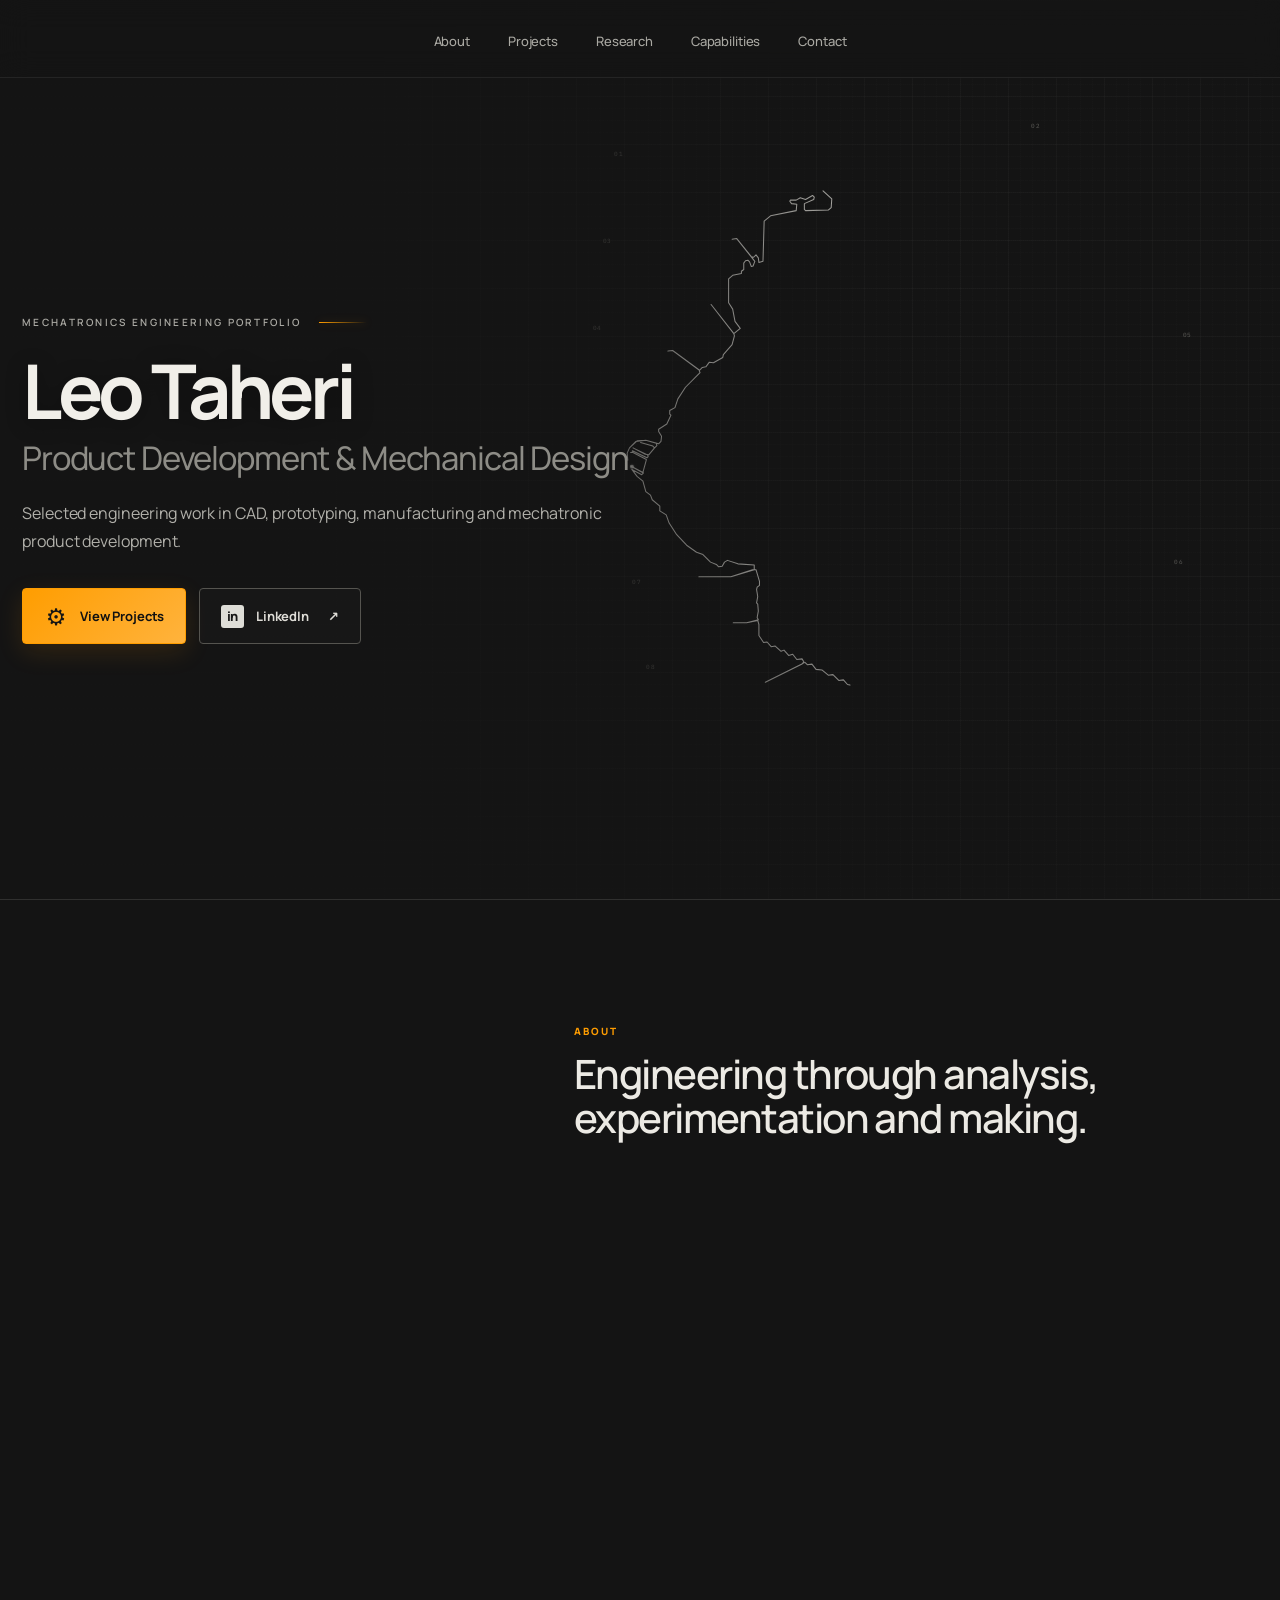
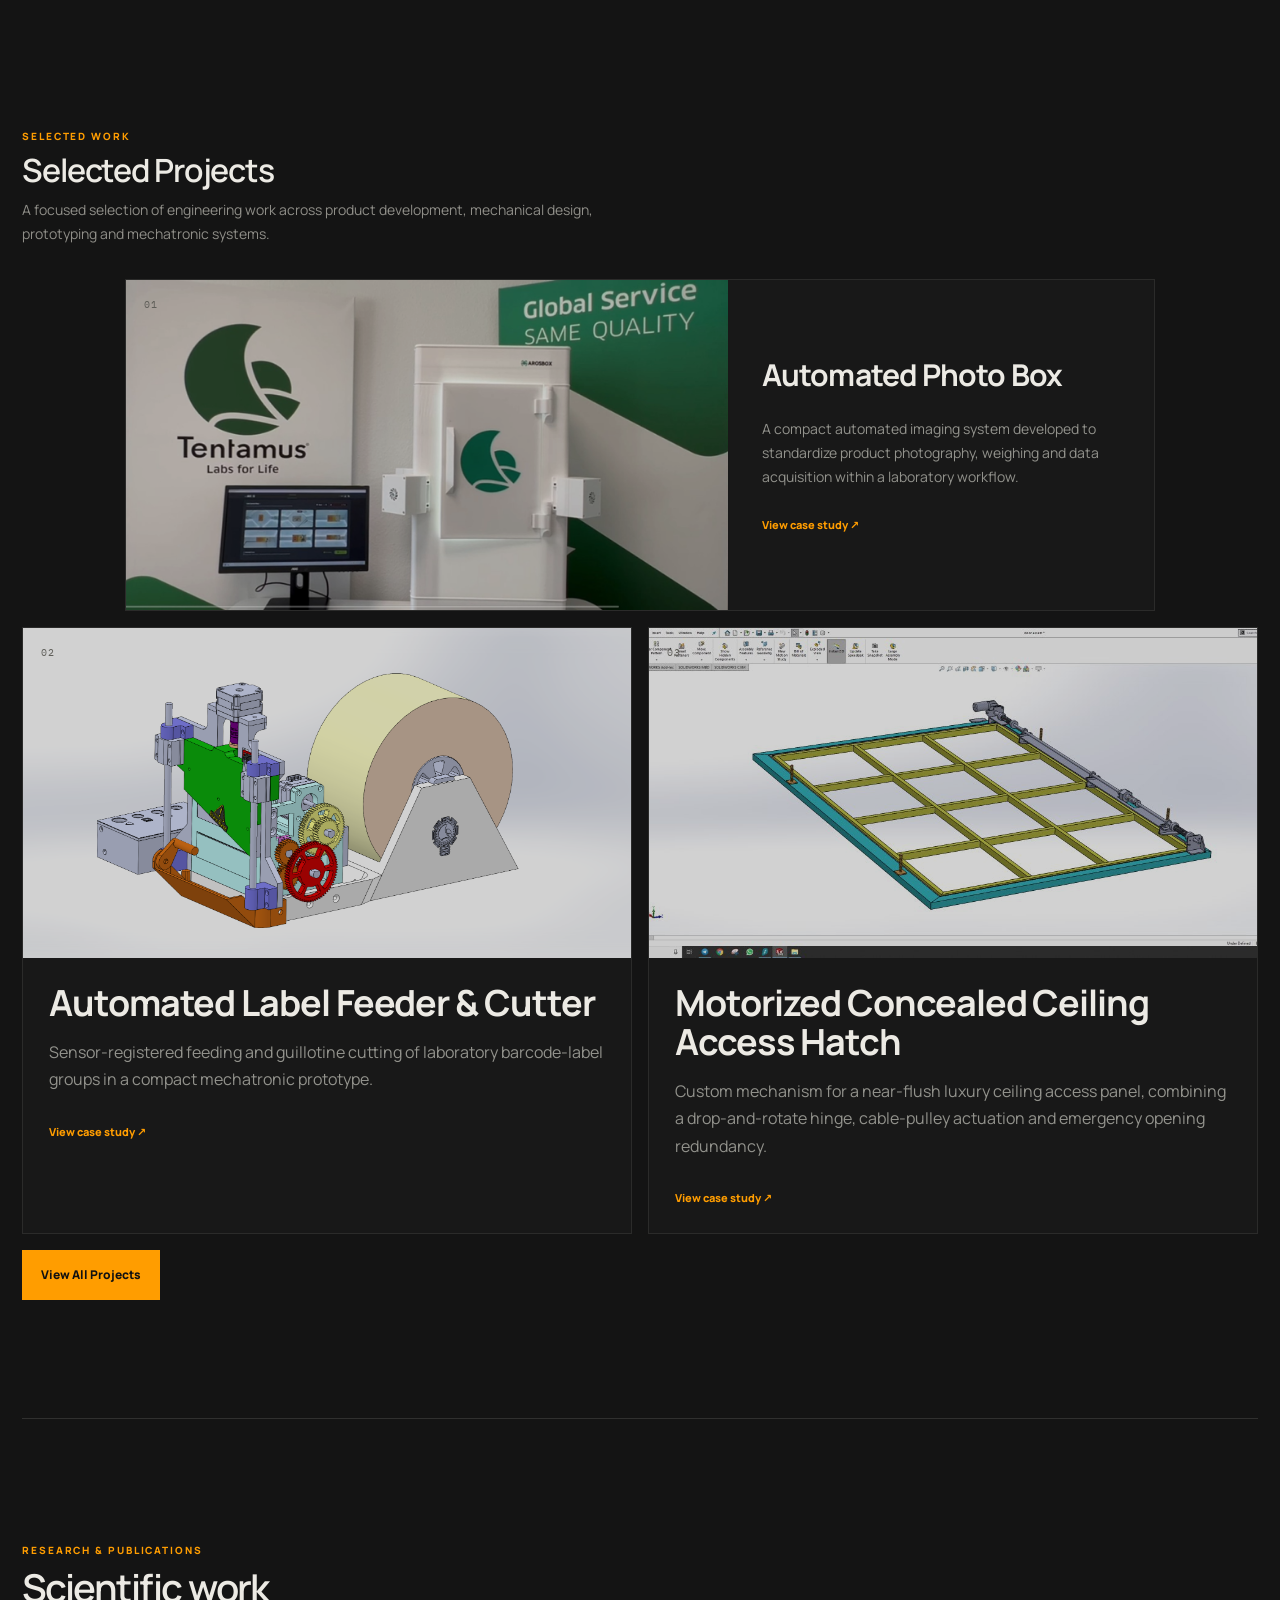
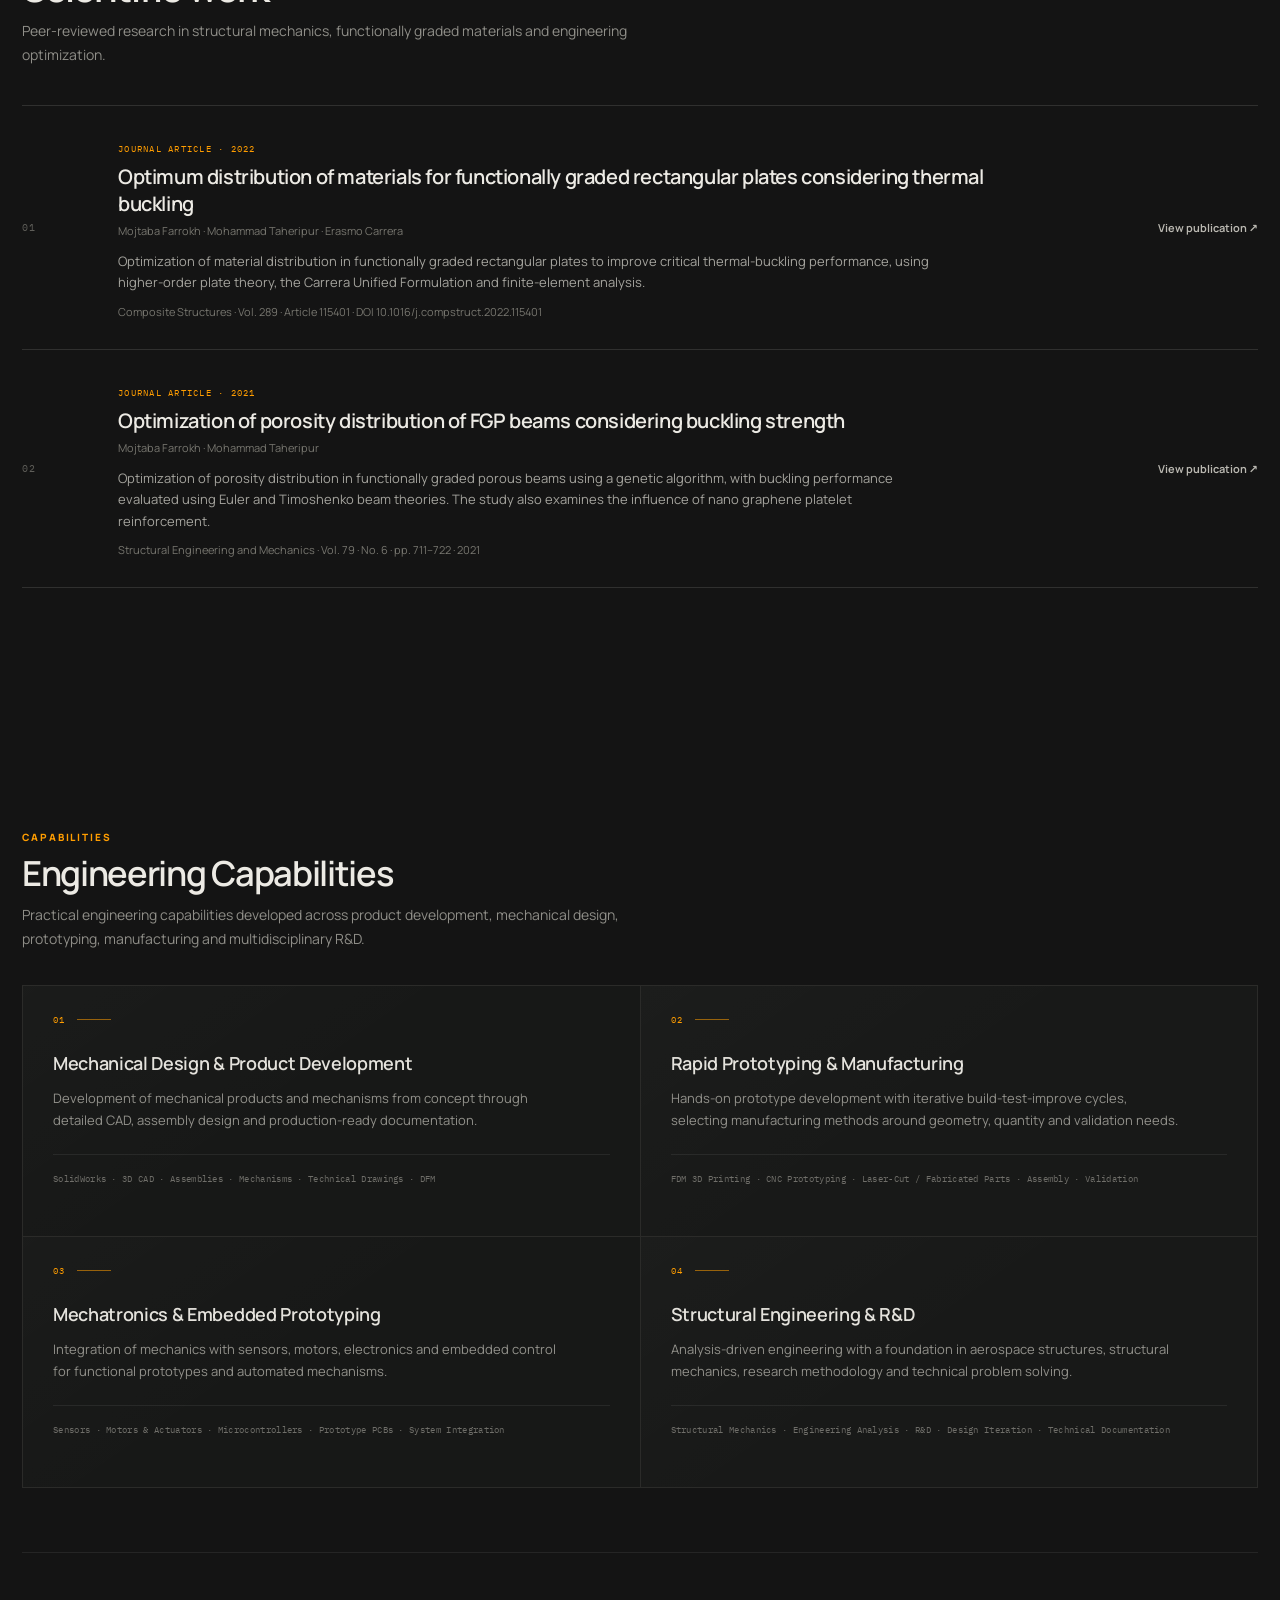
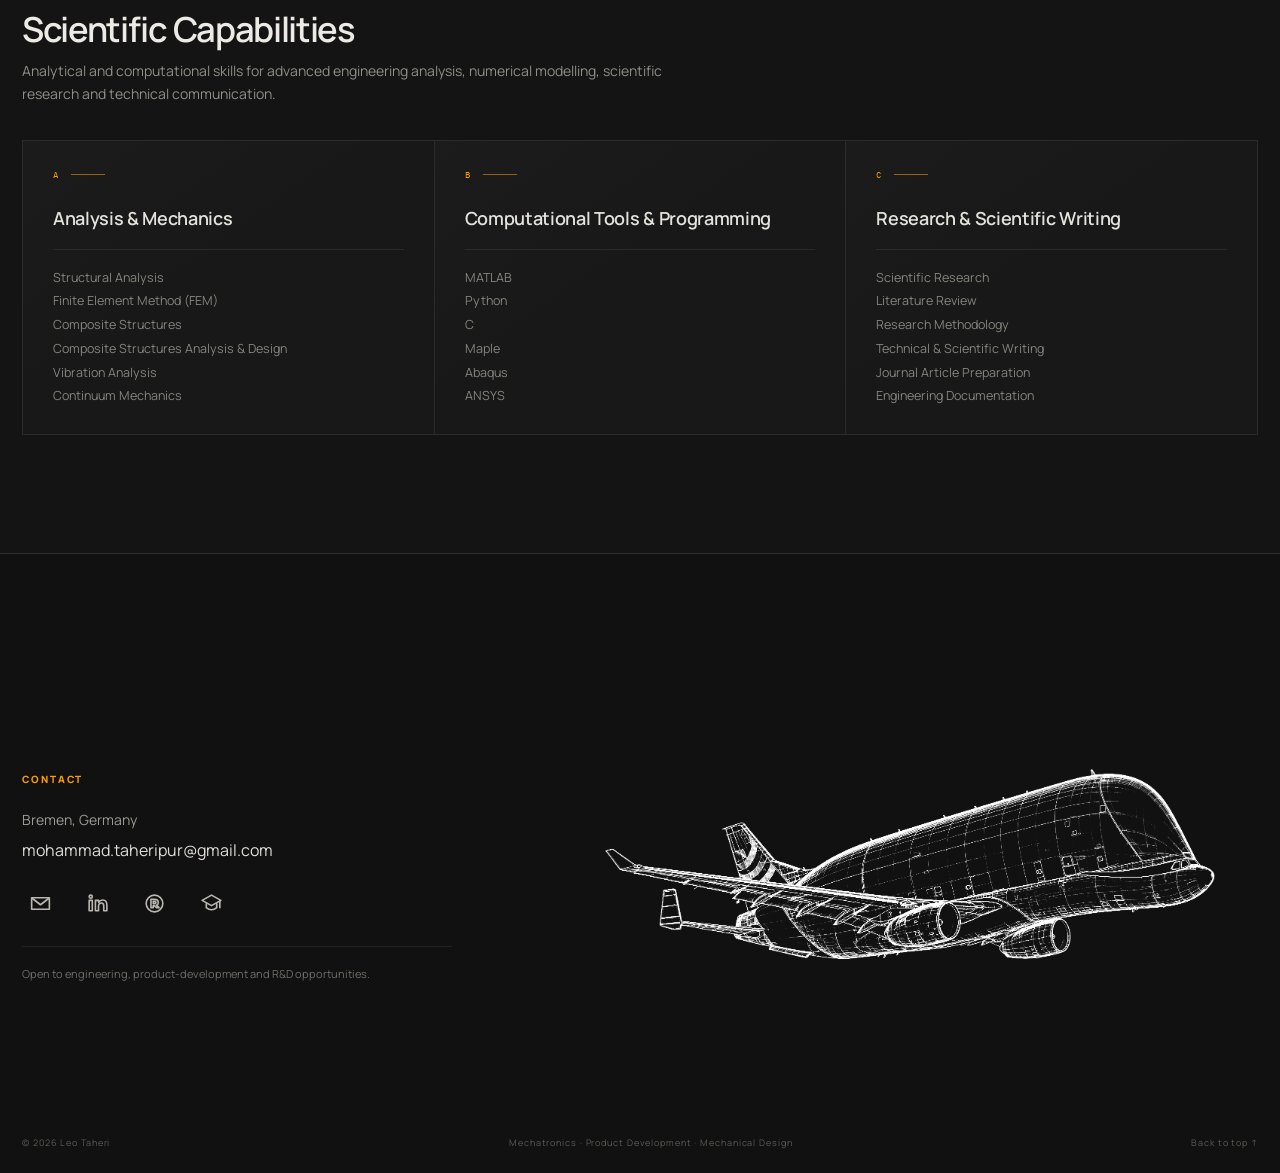
==== commit 7366f5a8: "Update index.html" ====
--- a/index.html
+++ b/index.html
@@ -1334,7 +1334,7 @@
           </svg>
         </a>
 
-        <a class="social-icon" href="#" aria-label="ResearchGate" title="ResearchGate — add your profile URL">
+        <a class="social-icon" href="#" aria-label="ResearchGate" title="ResearchGate — https://www.researchgate.net/profile/Mohammad-Taheripur">
           <svg viewBox="0 0 24 24" aria-hidden="true">
             <circle cx="12" cy="12" r="8"></circle>
             <path d="M8.6 16V8h3.3c2.4 0 3.8 1.1 3.8 3 0 1.3-.7 2.2-1.8 2.6L16.4 16h-2.5l-2.1-2.1h-1V16z"></path>
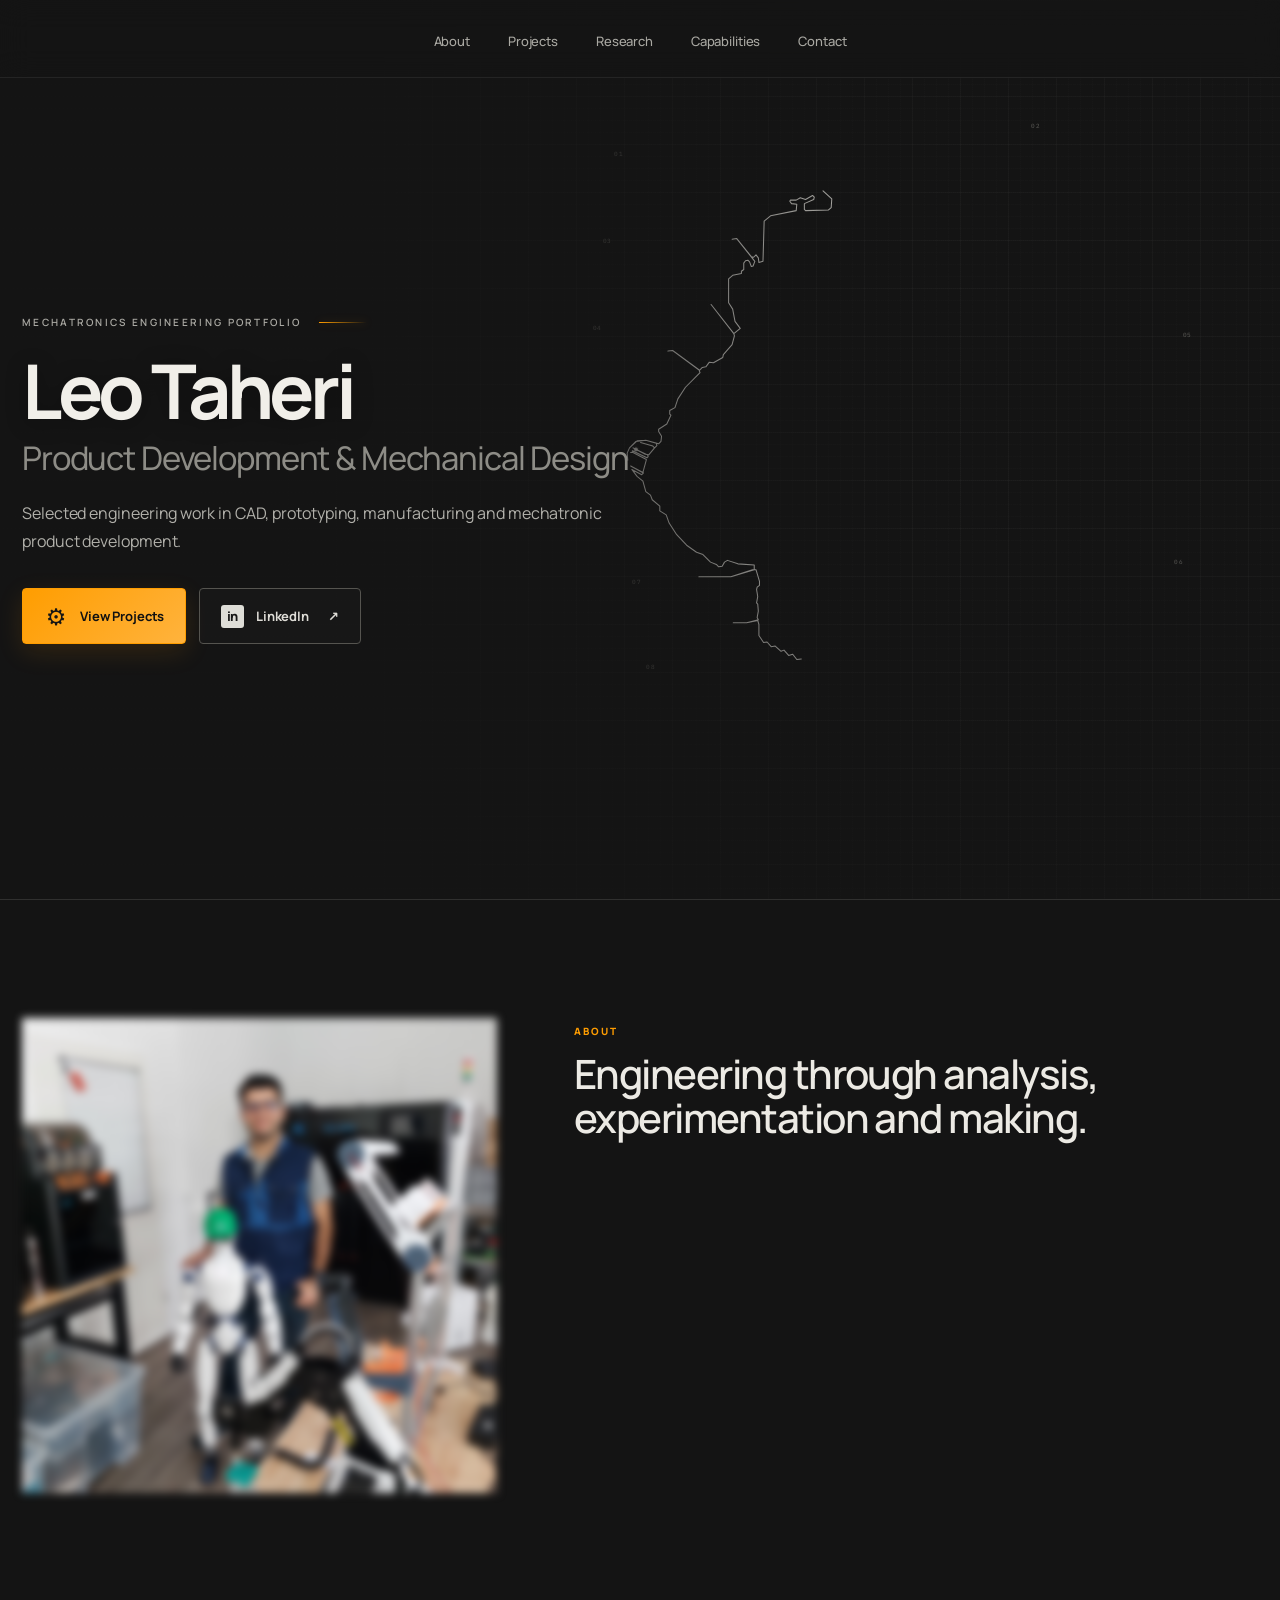
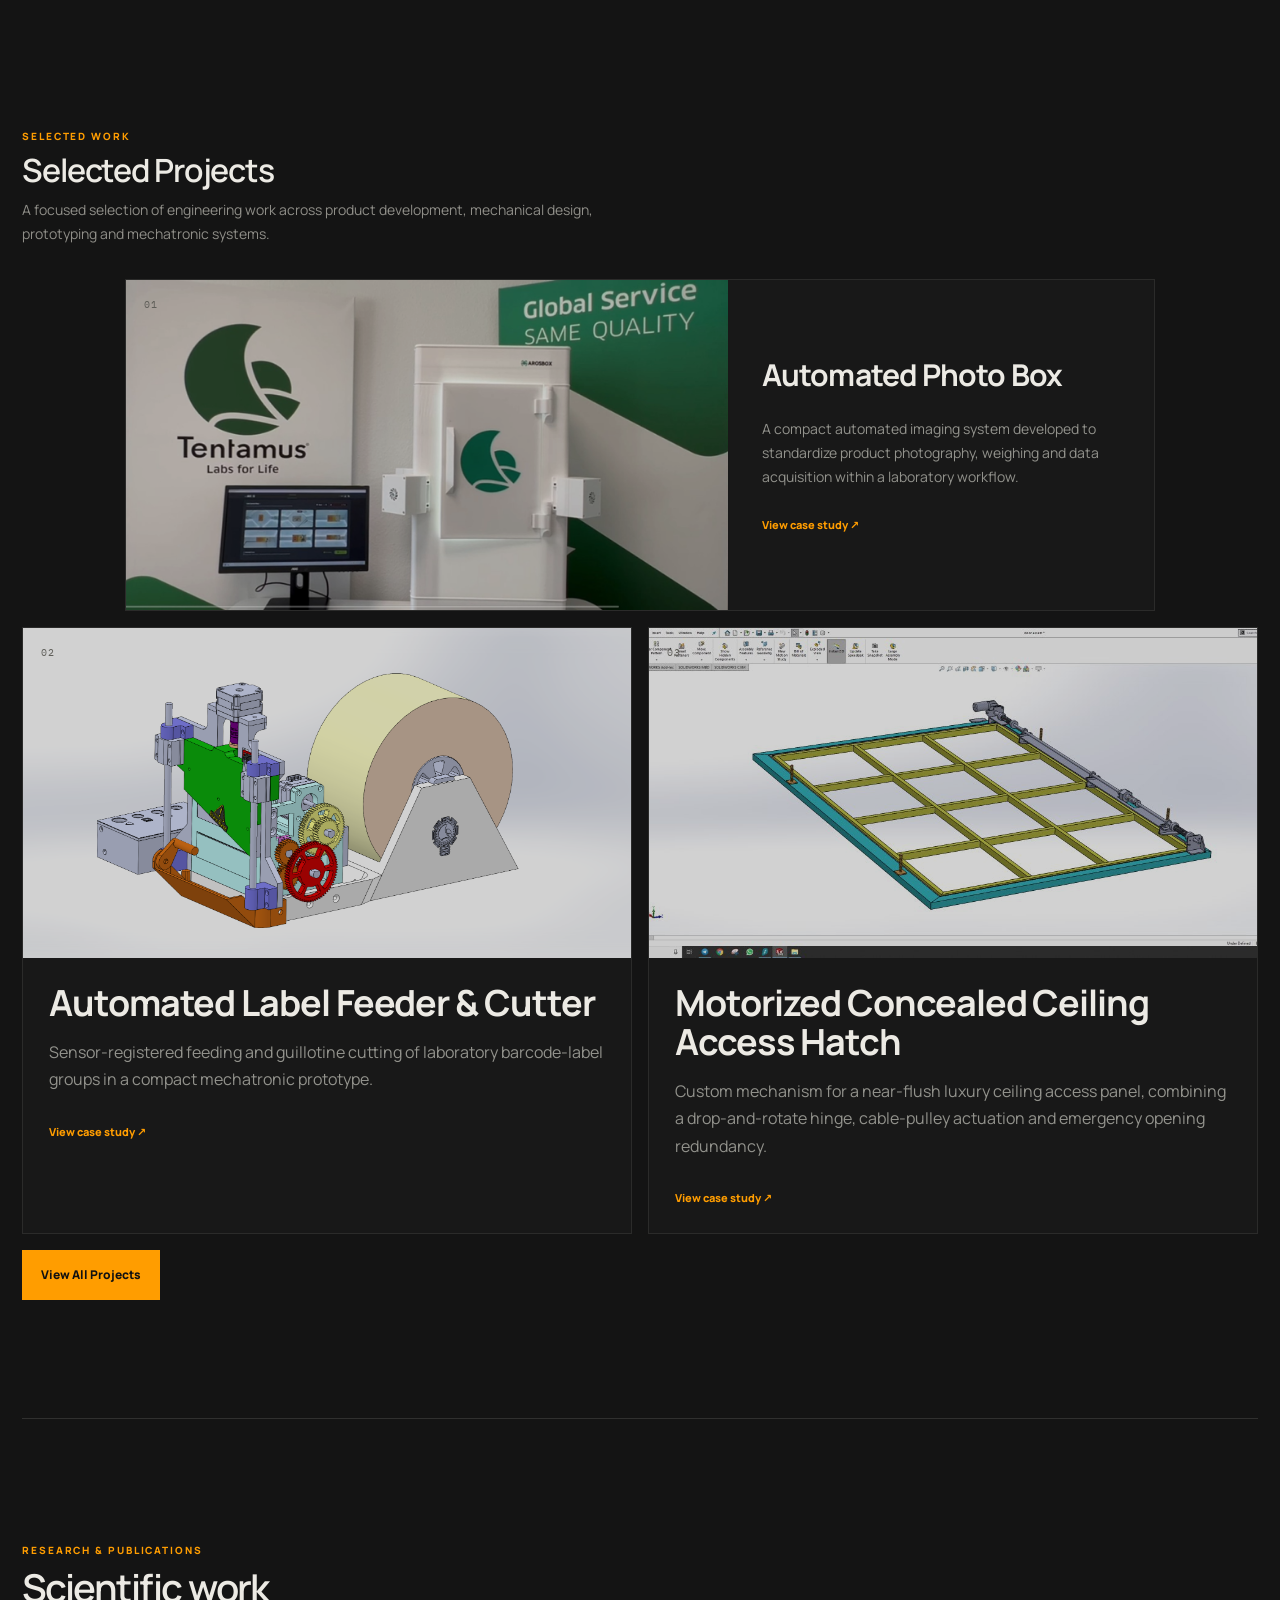
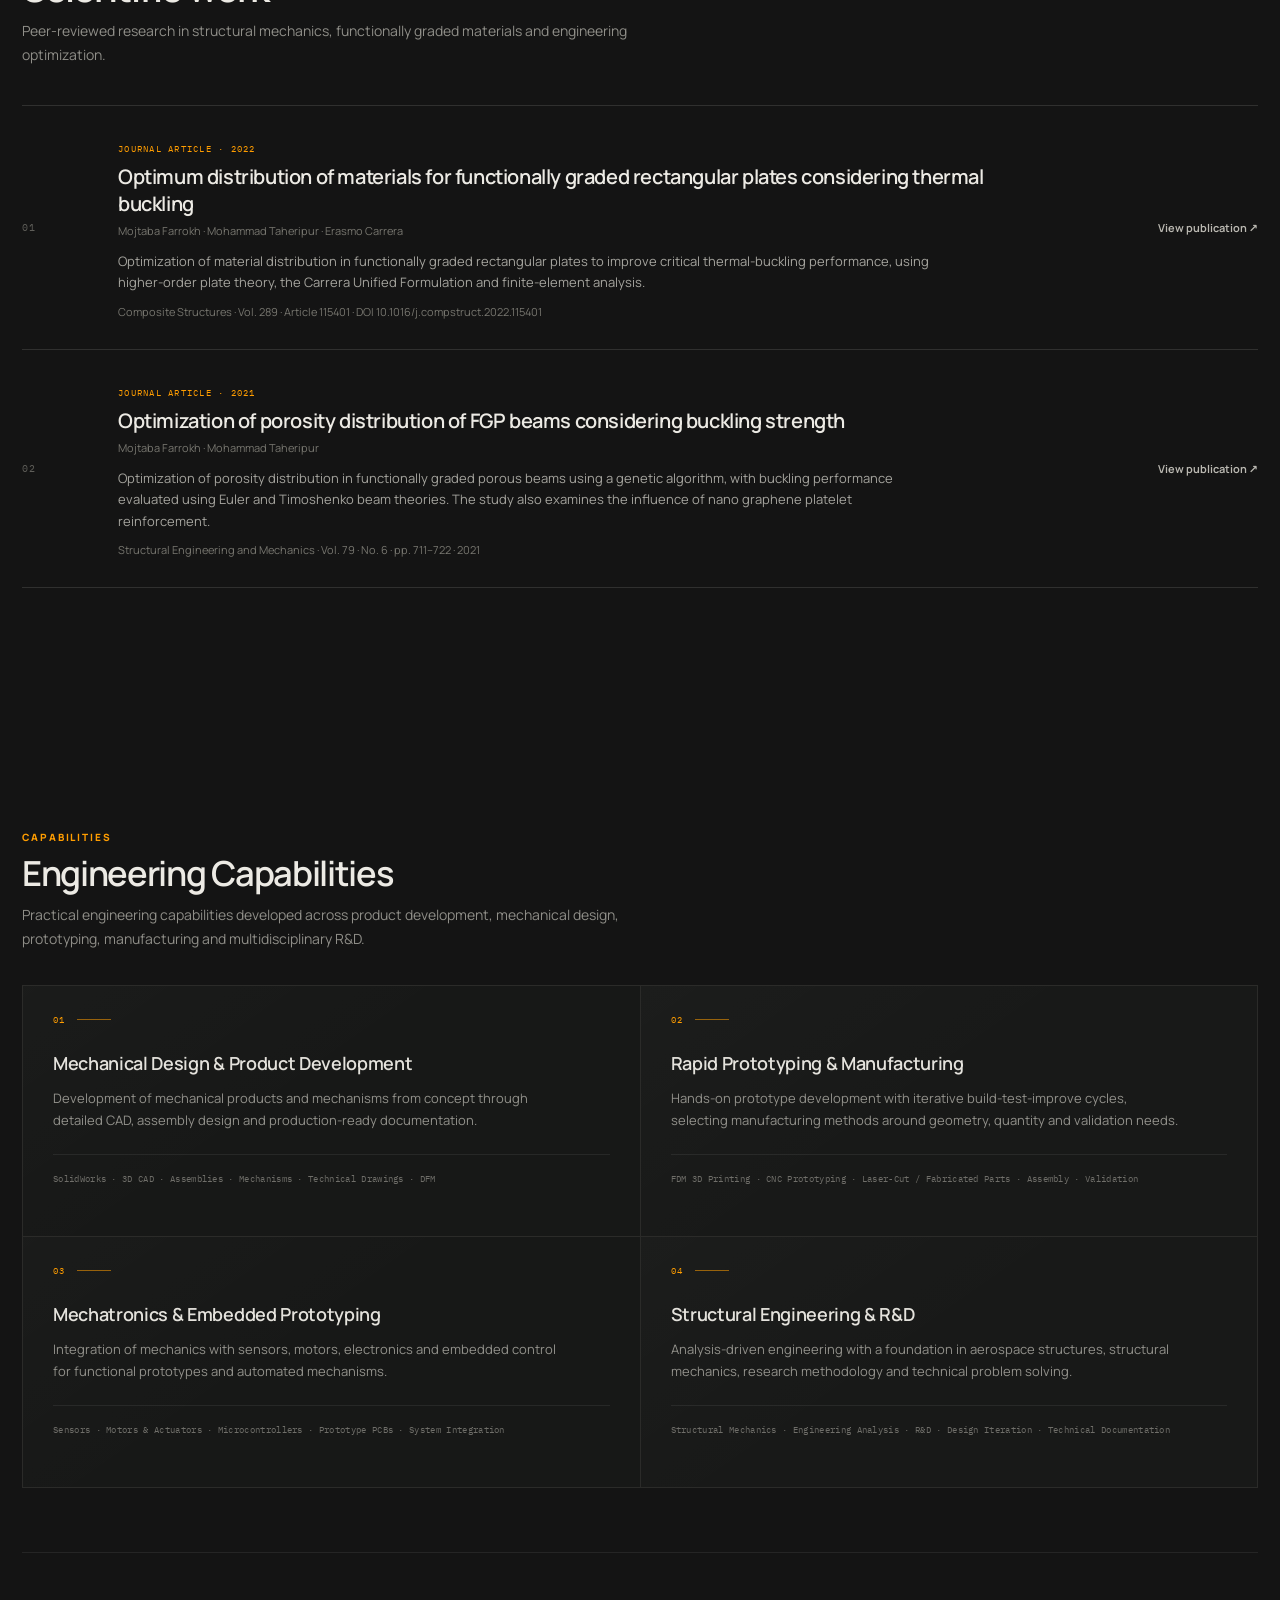
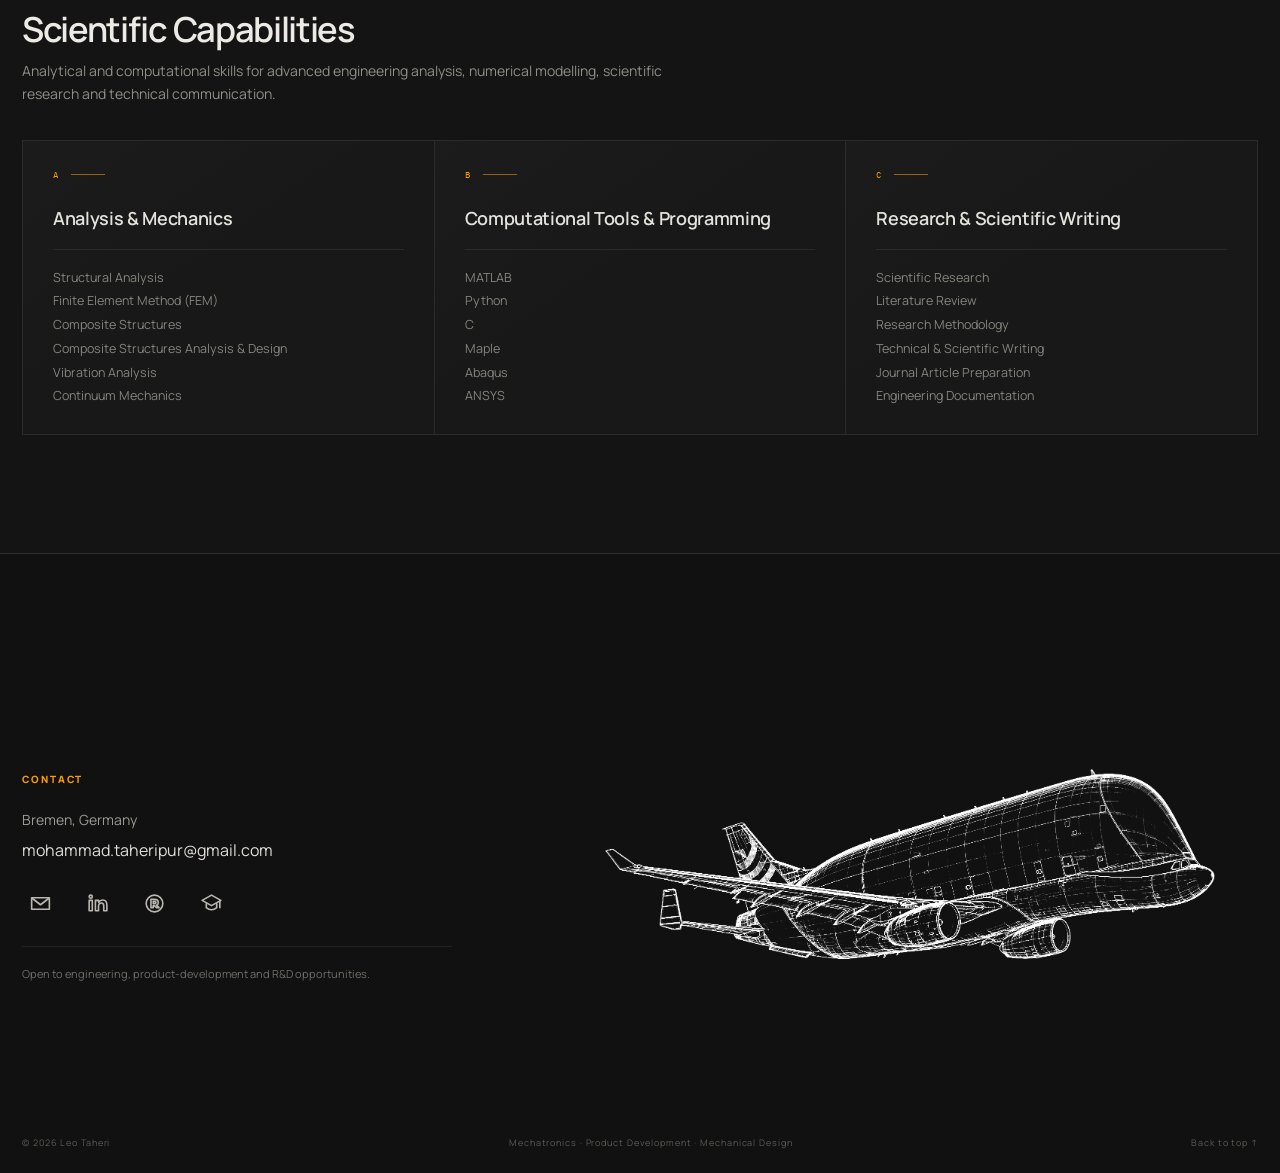
==== commit ff26dee9: "Update index.html" ====
--- a/index.html
+++ b/index.html
@@ -1334,7 +1334,7 @@
           </svg>
         </a>
 
-        <a class="social-icon" href="#" aria-label="ResearchGate" title="ResearchGate — https://www.researchgate.net/profile/Mohammad-Taheripur">
+        <a class="social-icon" href="https://www.researchgate.net/profile/Mohammad-Taheripur" aria-label="ResearchGate" title="ResearchGate">
           <svg viewBox="0 0 24 24" aria-hidden="true">
             <circle cx="12" cy="12" r="8"></circle>
             <path d="M8.6 16V8h3.3c2.4 0 3.8 1.1 3.8 3 0 1.3-.7 2.2-1.8 2.6L16.4 16h-2.5l-2.1-2.1h-1V16z"></path>
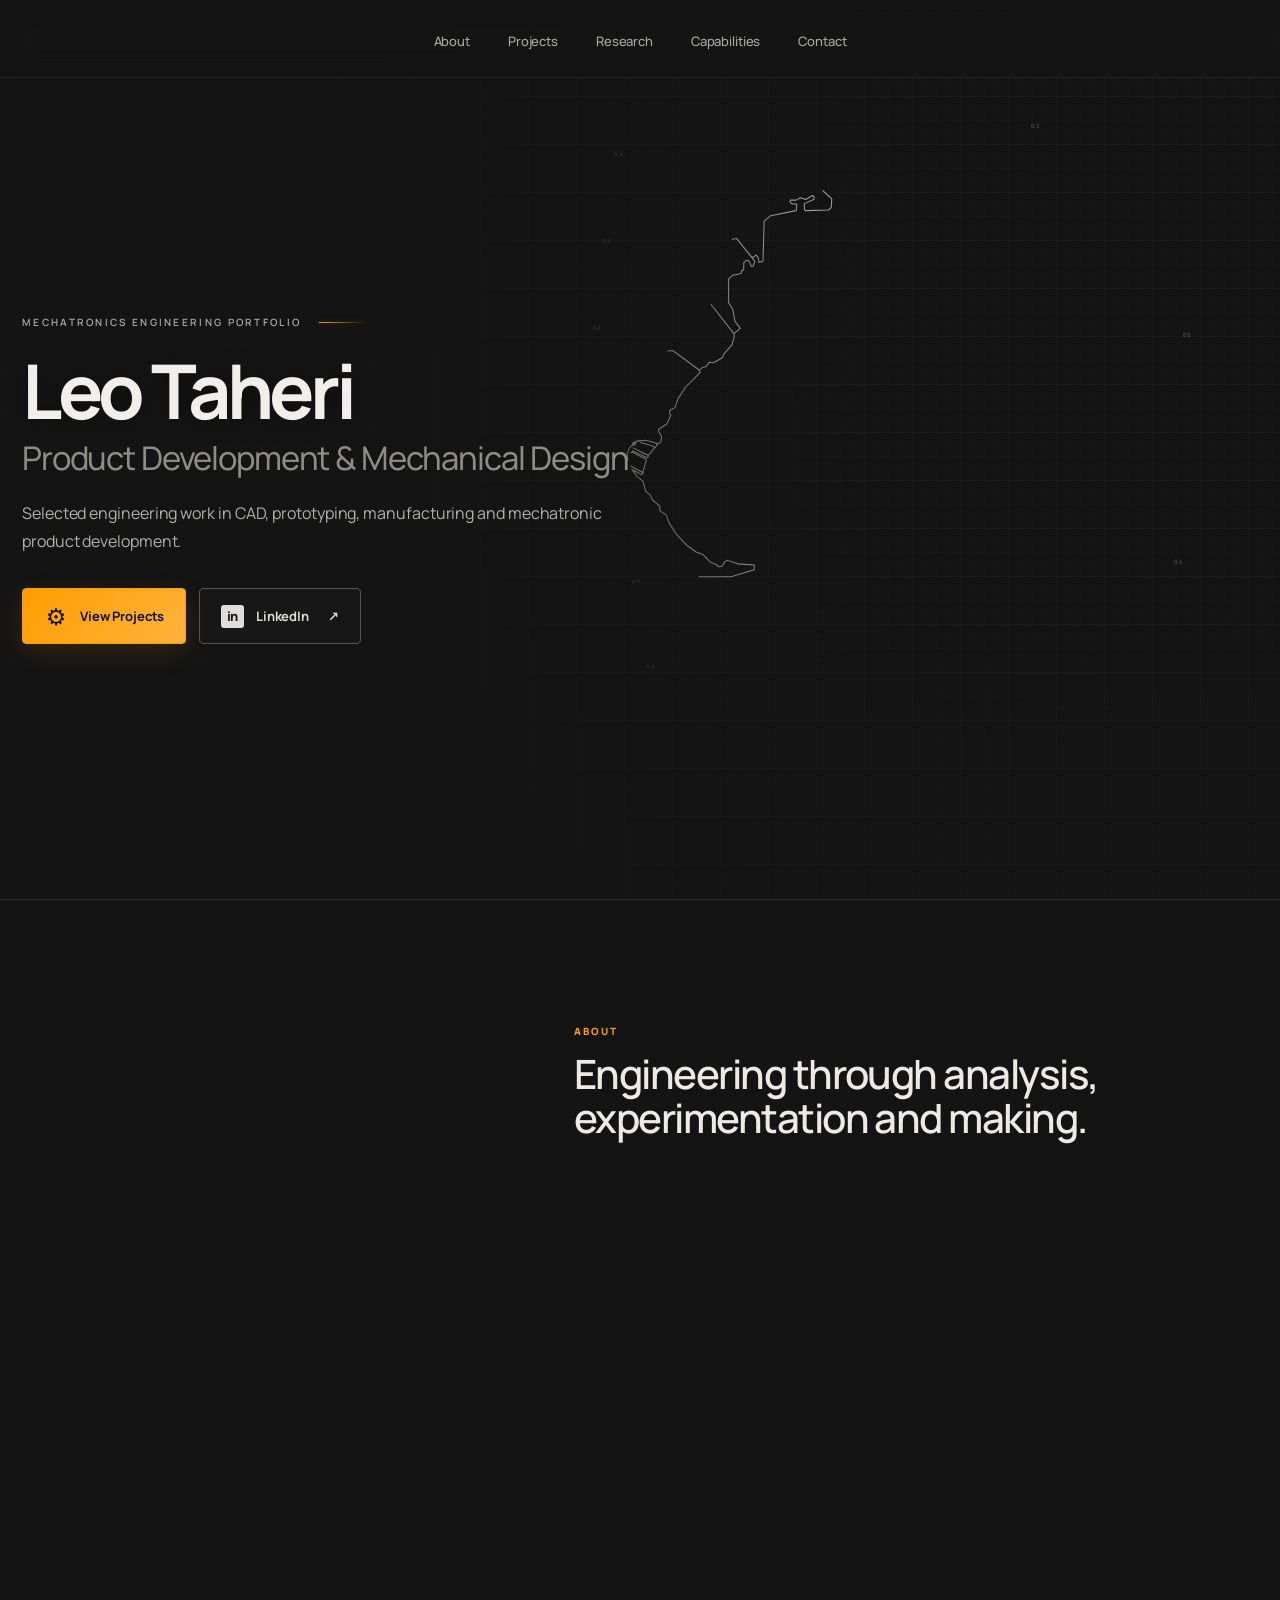
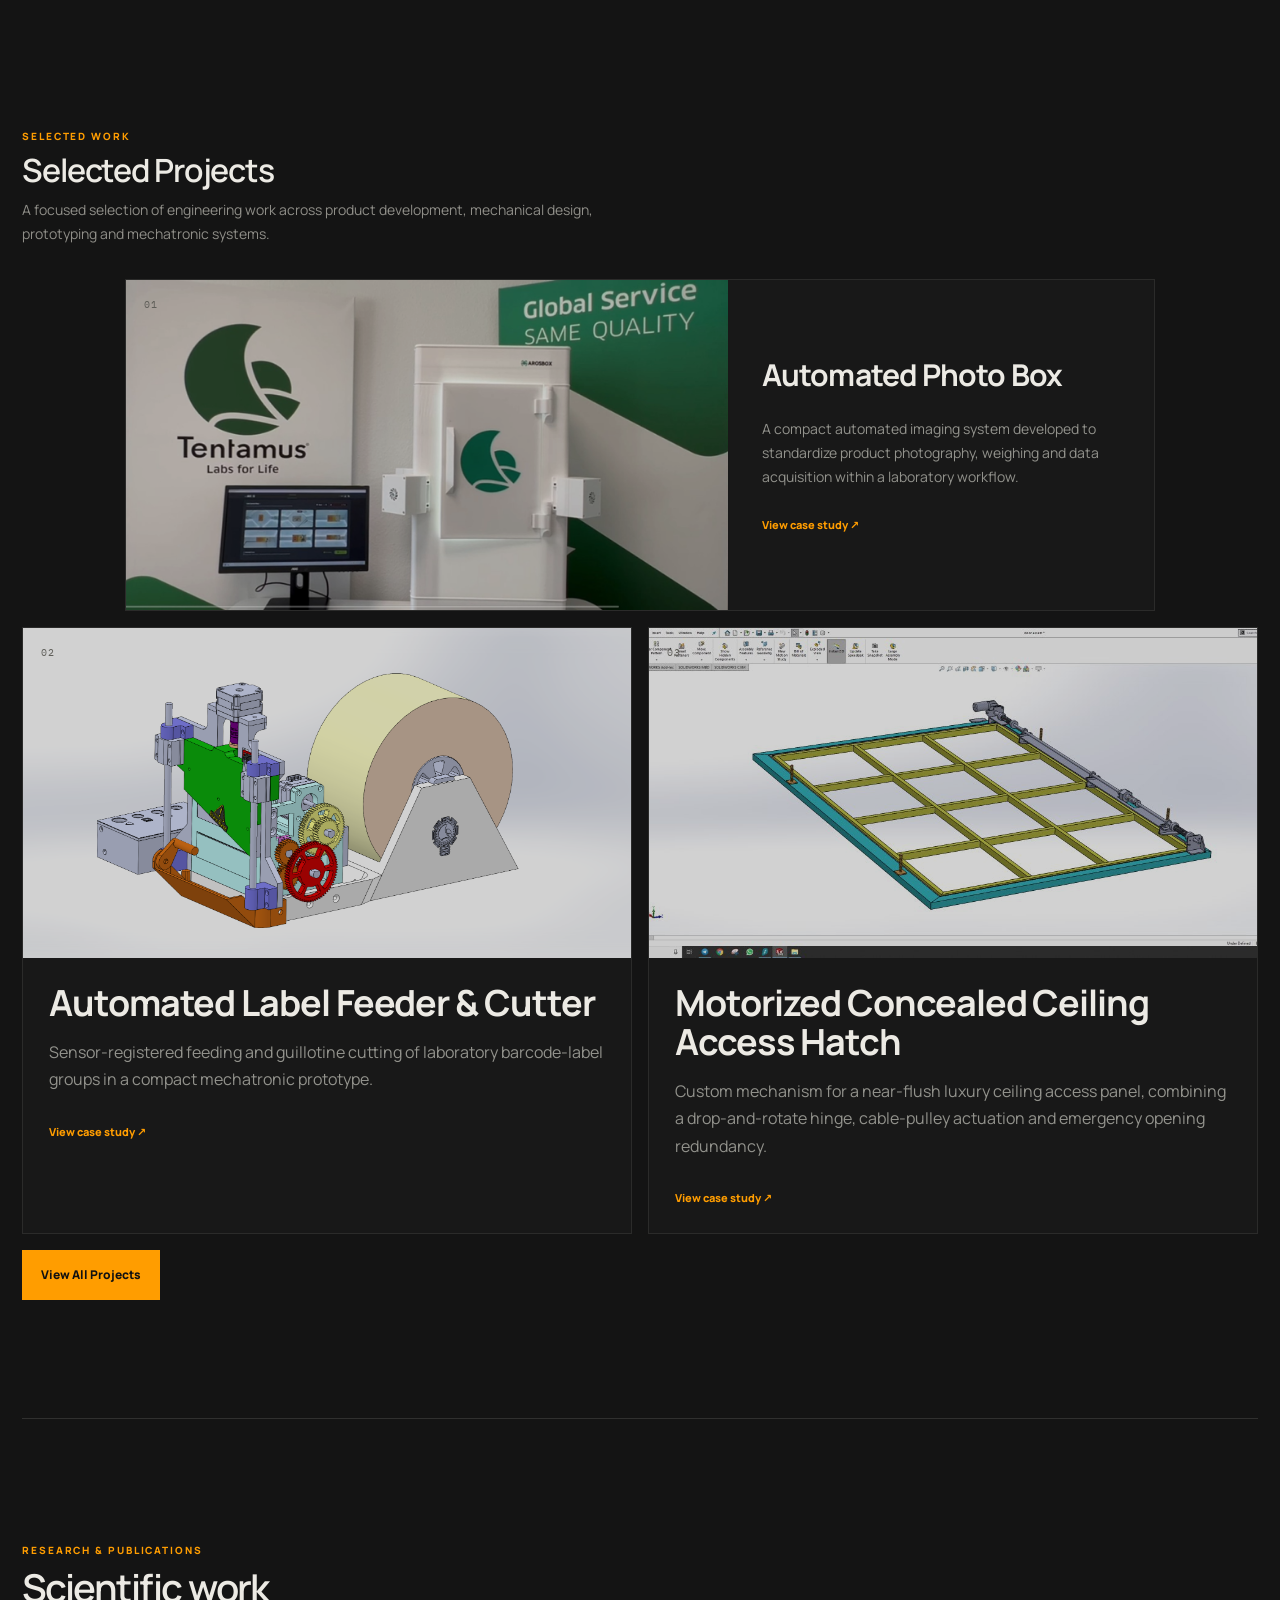
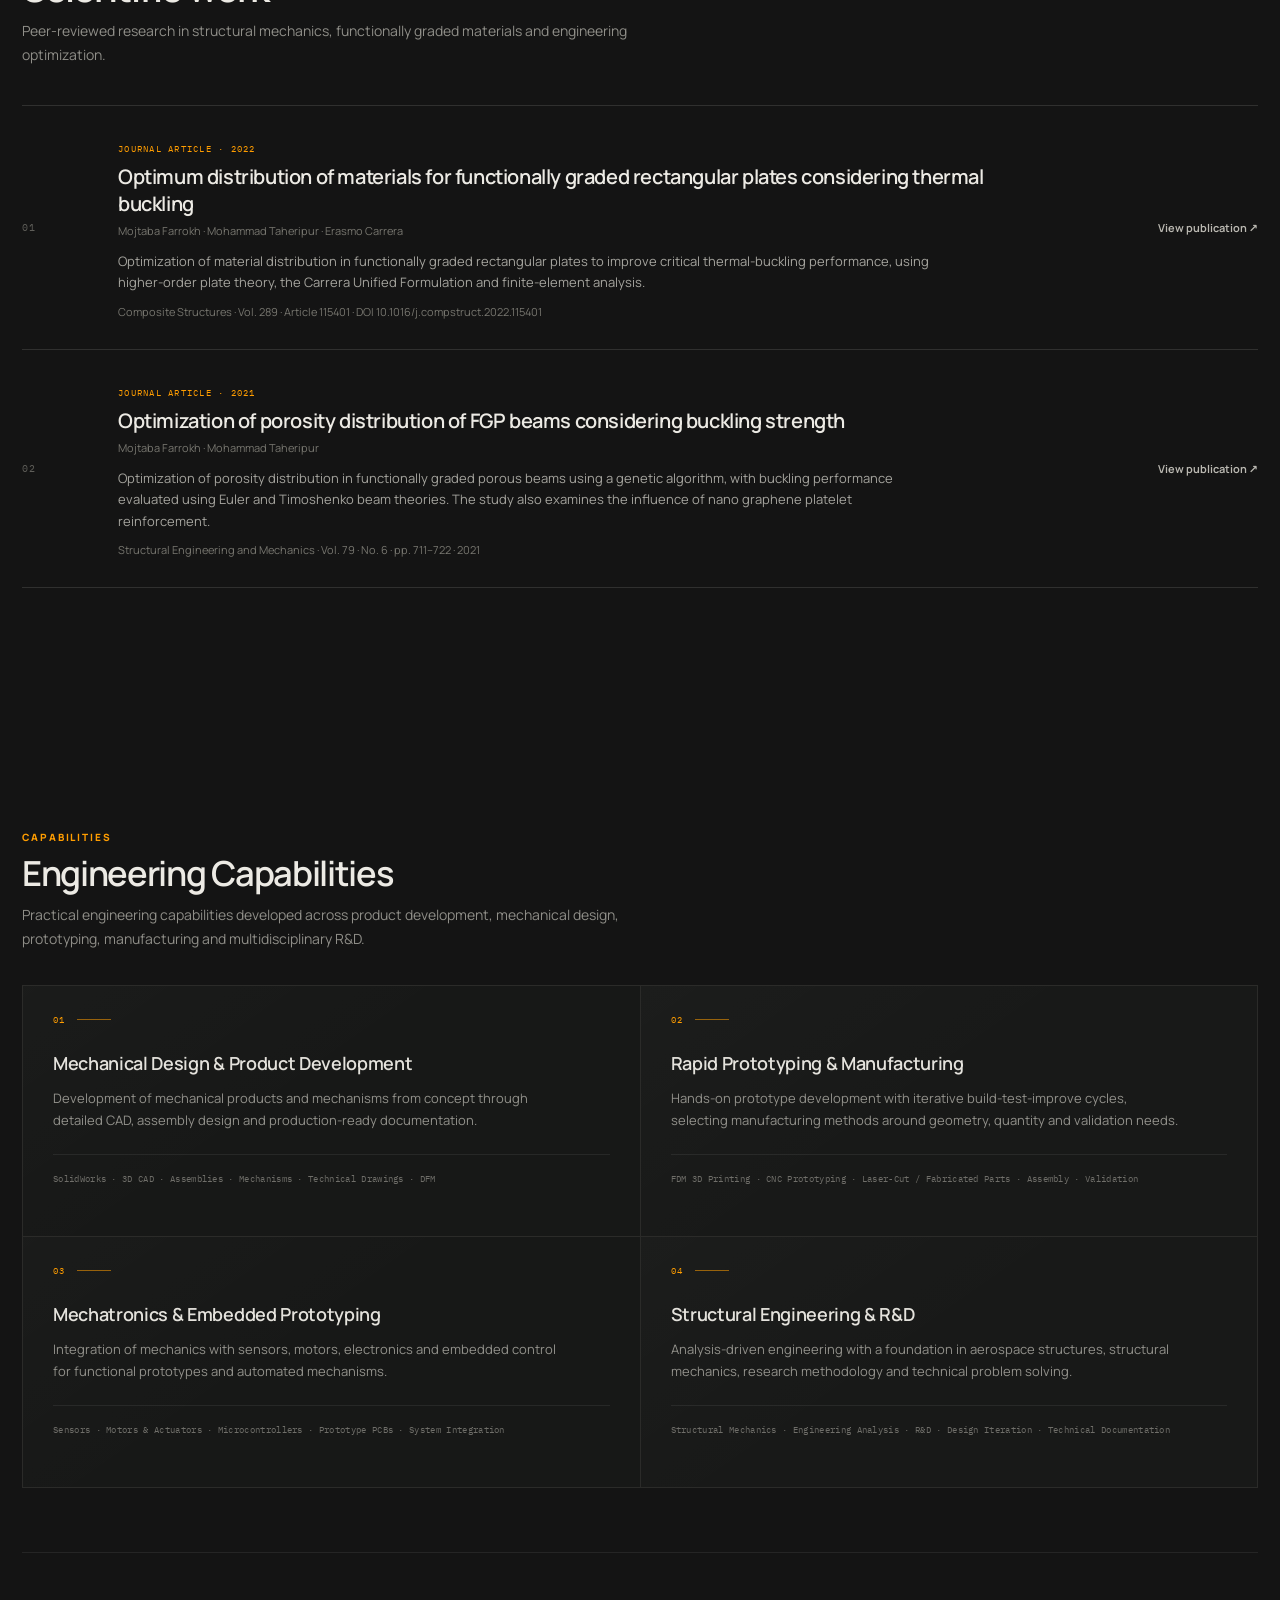
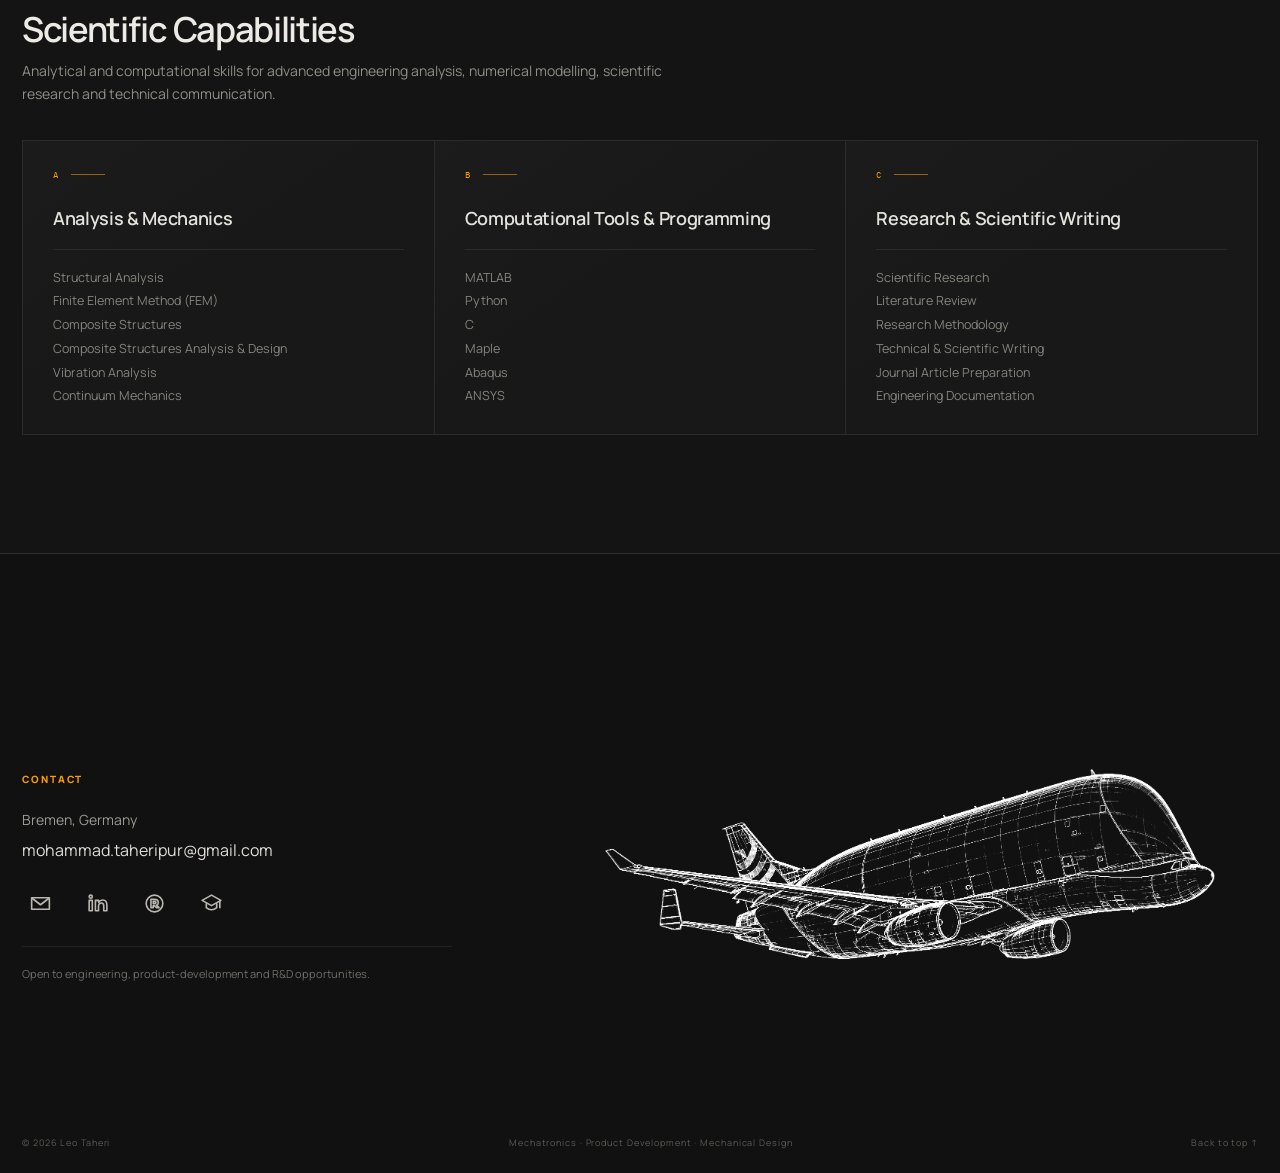
==== commit 7602e559: "social contact update" ====
--- a/index.html
+++ b/index.html
@@ -1334,7 +1334,14 @@
           </svg>
         </a>
 
-        <a class="social-icon" href="https://www.researchgate.net/profile/Mohammad-Taheripur" aria-label="ResearchGate" title="ResearchGate">
+        <a
+          class="social-icon"
+          href="https://www.researchgate.net/profile/Mohammad-Taheripur"
+          target="_blank"
+          rel="noopener noreferrer"
+          aria-label="ResearchGate"
+          title="ResearchGate"
+        >
           <svg viewBox="0 0 24 24" aria-hidden="true">
             <circle cx="12" cy="12" r="8"></circle>
             <path d="M8.6 16V8h3.3c2.4 0 3.8 1.1 3.8 3 0 1.3-.7 2.2-1.8 2.6L16.4 16h-2.5l-2.1-2.1h-1V16z"></path>
@@ -1342,7 +1349,14 @@
           </svg>
         </a>
 
-        <a class="social-icon" href="#" aria-label="Google Scholar" title="Google Scholar — add your profile URL">
+        <a
+          class="social-icon"
+          href="https://scholar.google.com/citations?user=qIWlz4QAAAAJ&hl=en"
+          target="_blank"
+          rel="noopener noreferrer"
+          aria-label="Google Scholar"
+          title="Google Scholar"
+        >
           <svg viewBox="0 0 24 24" aria-hidden="true">
             <path d="m3 9 9-5 9 5-9 5z"></path>
             <path d="M7 12.2V16c1.5 1.3 3.1 2 5 2s3.5-.7 5-2v-3.8"></path>
